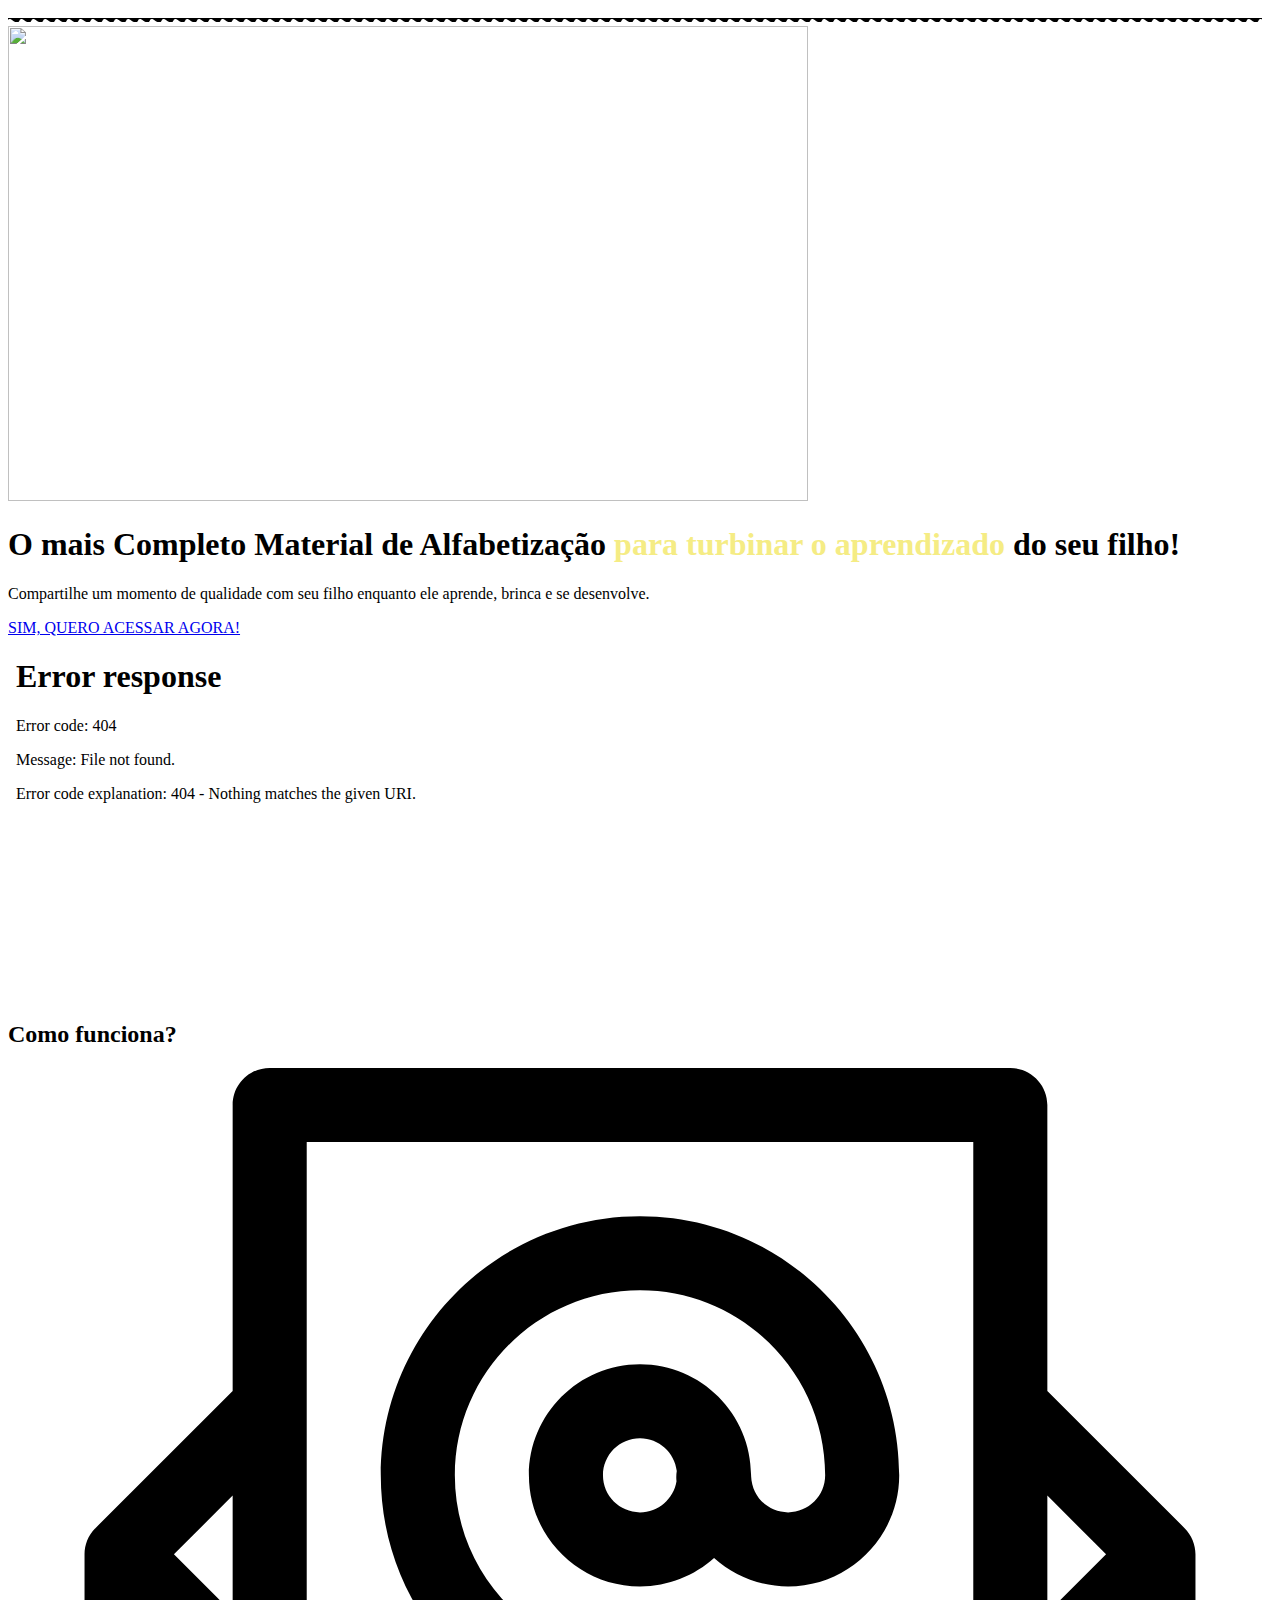
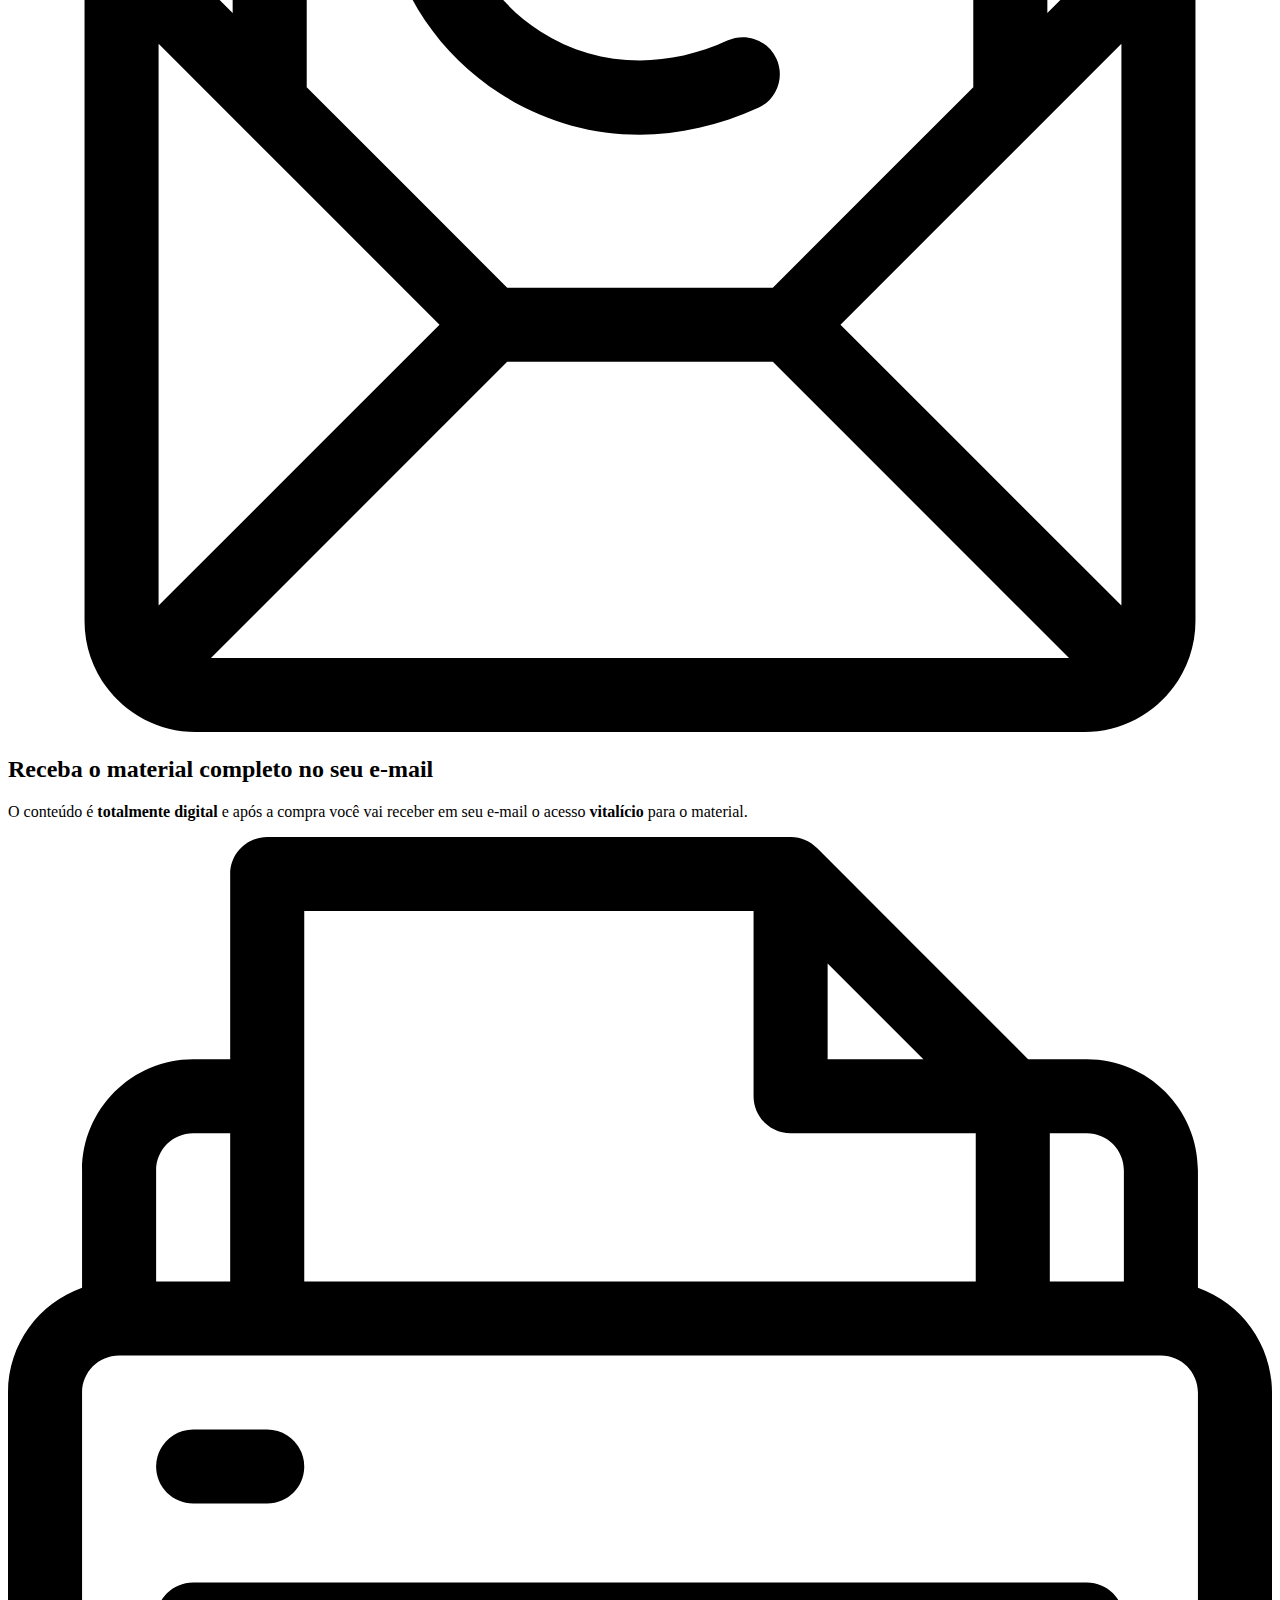
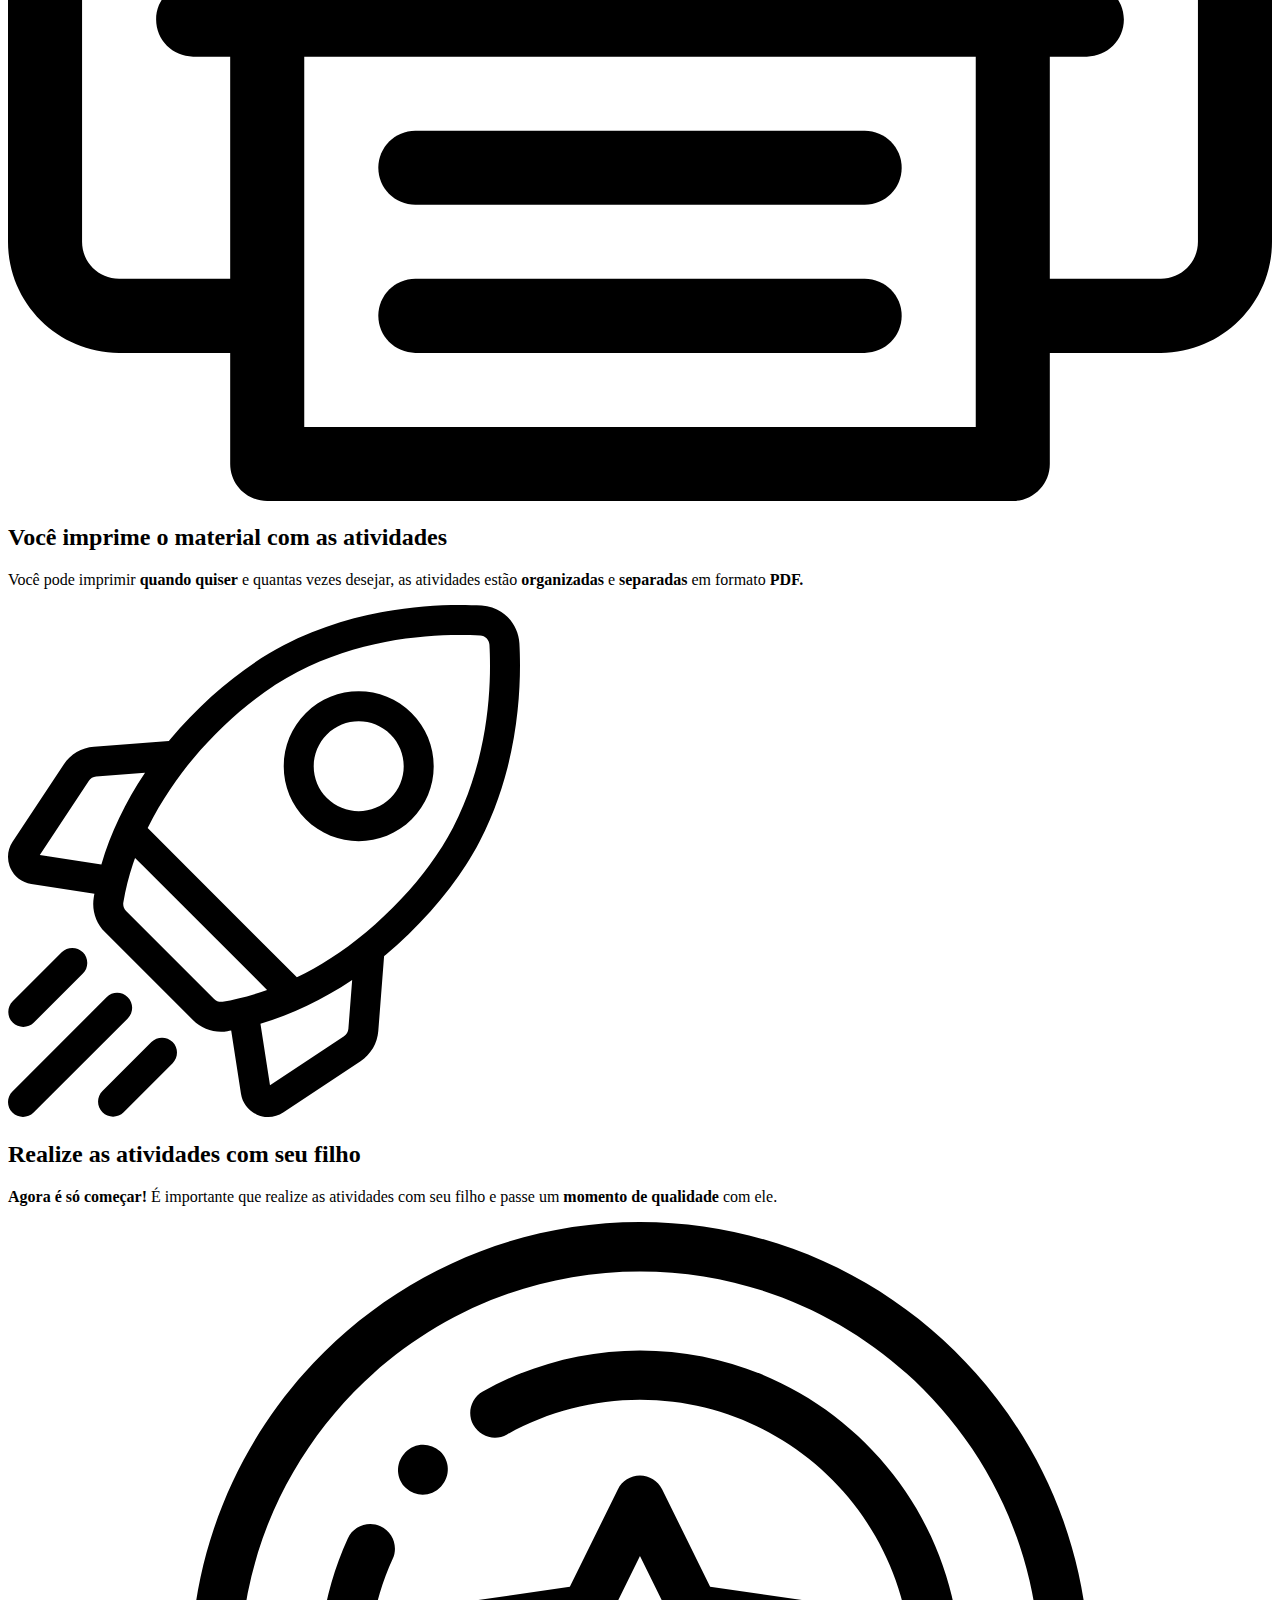
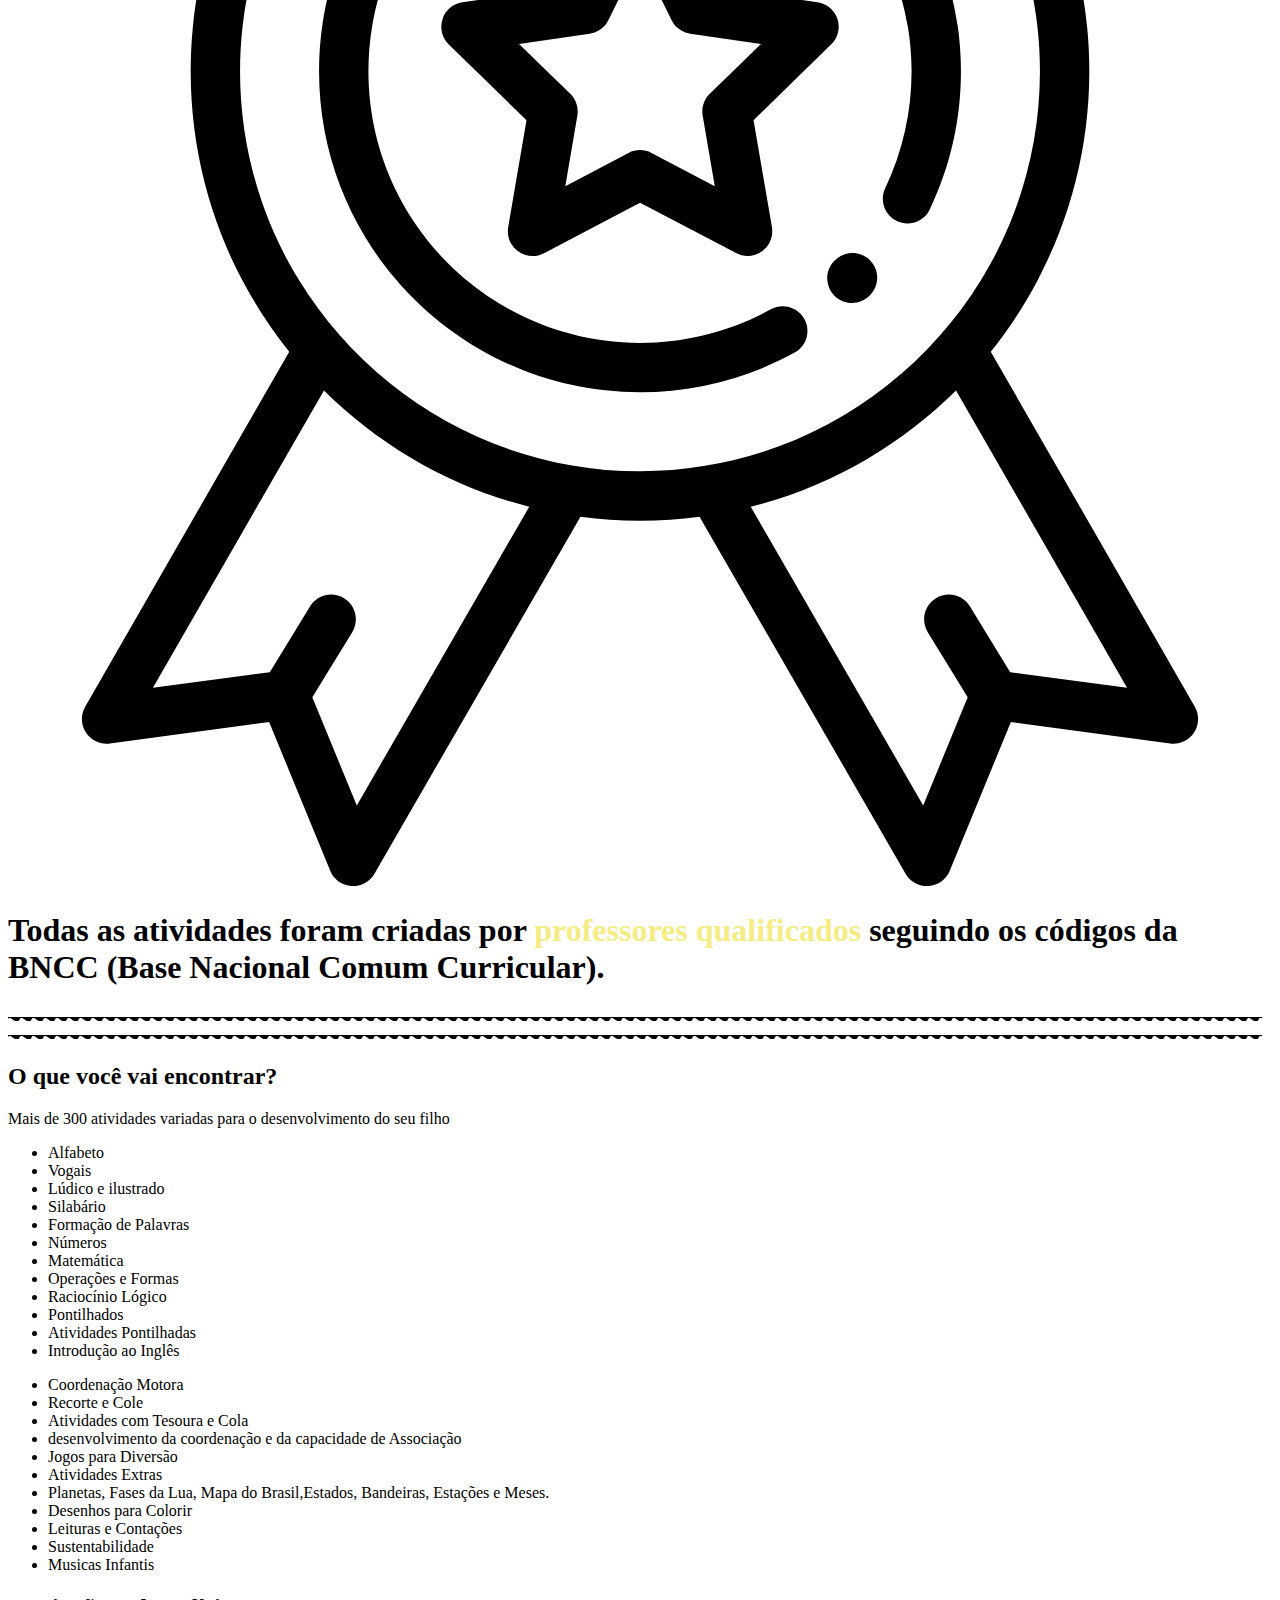
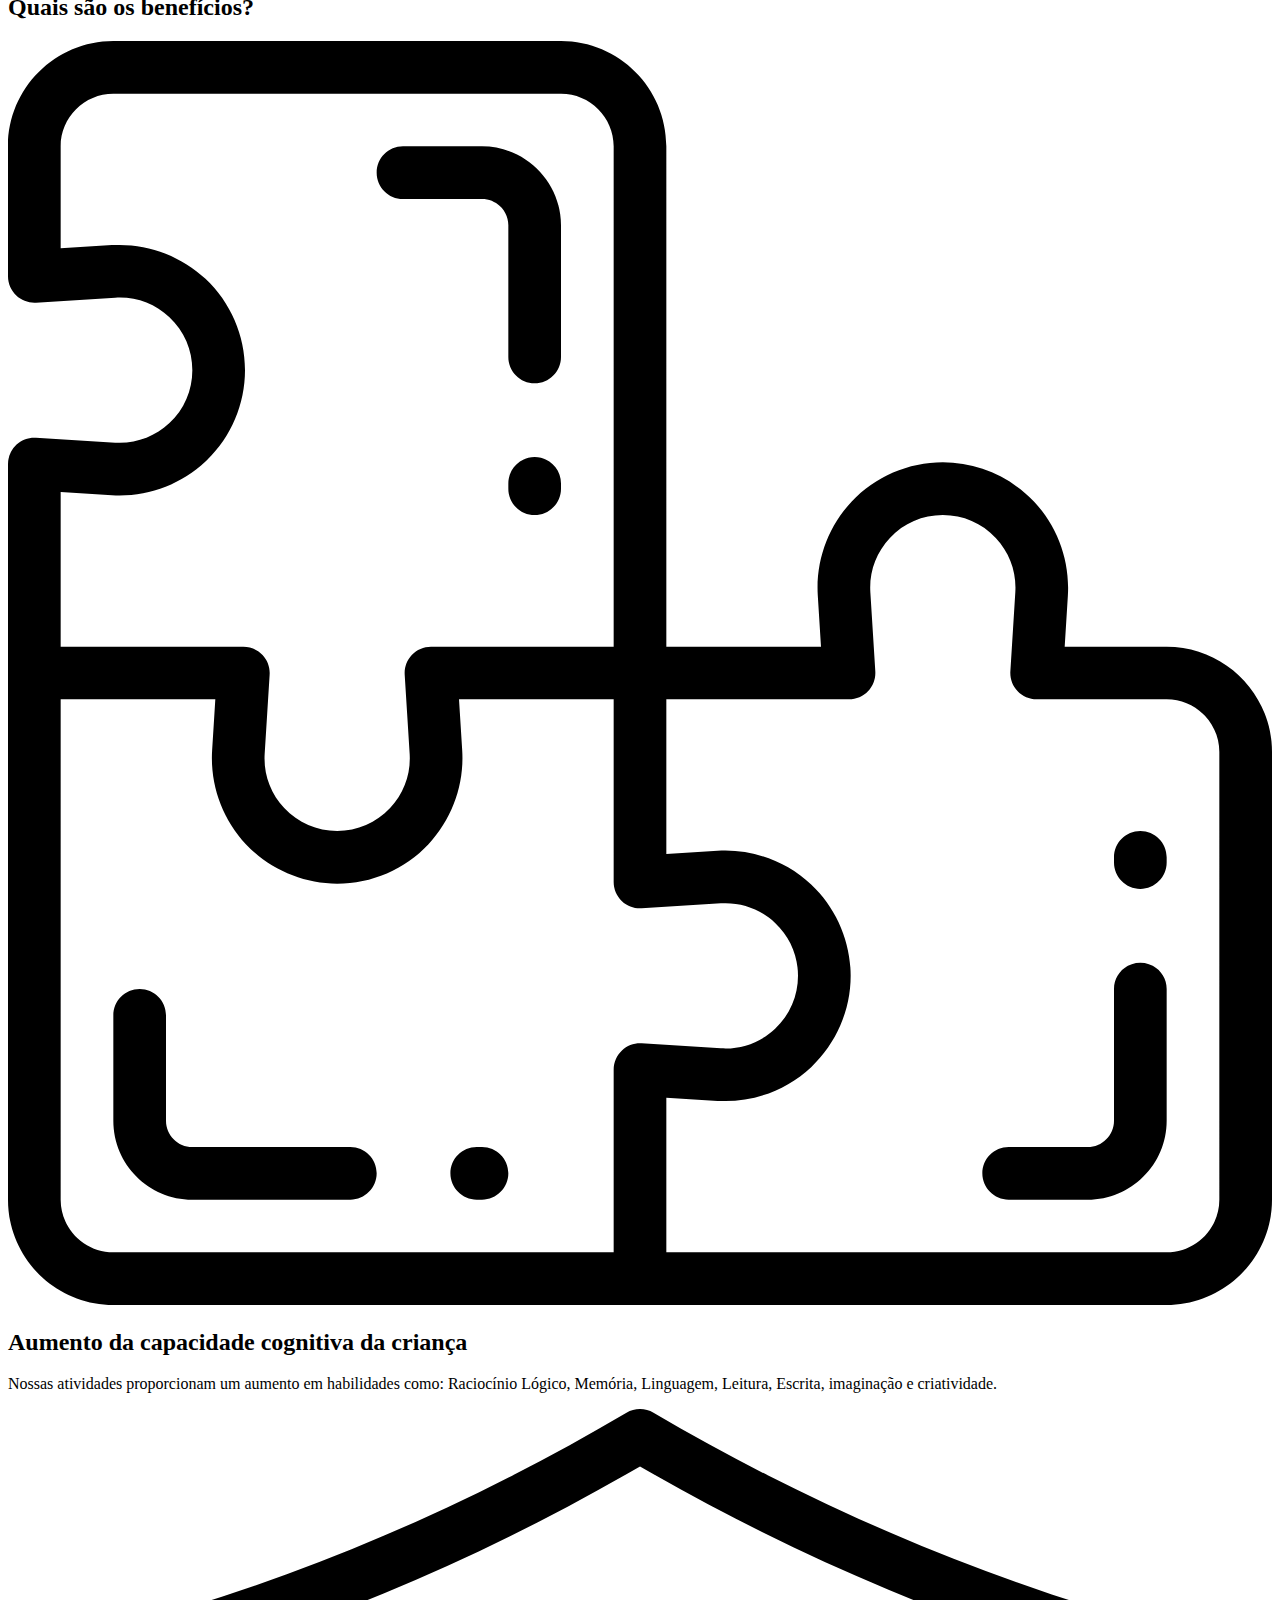
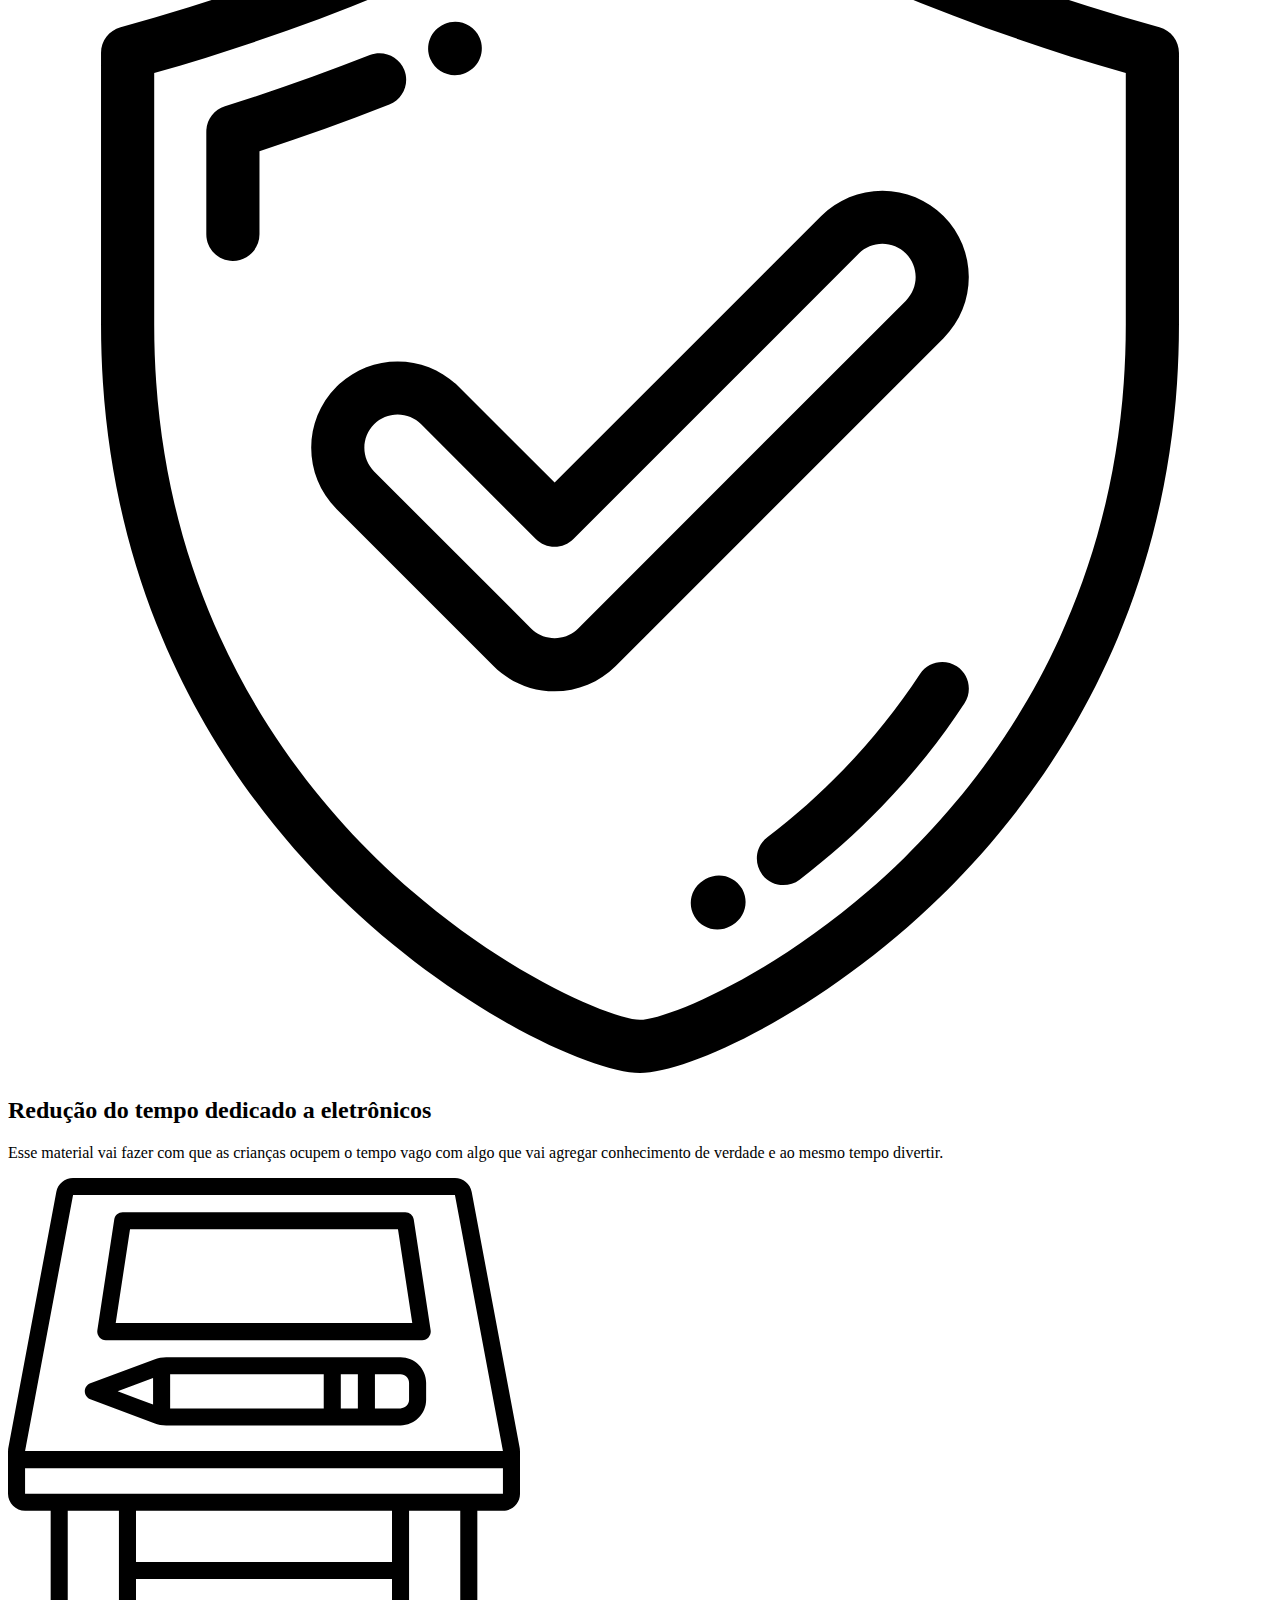
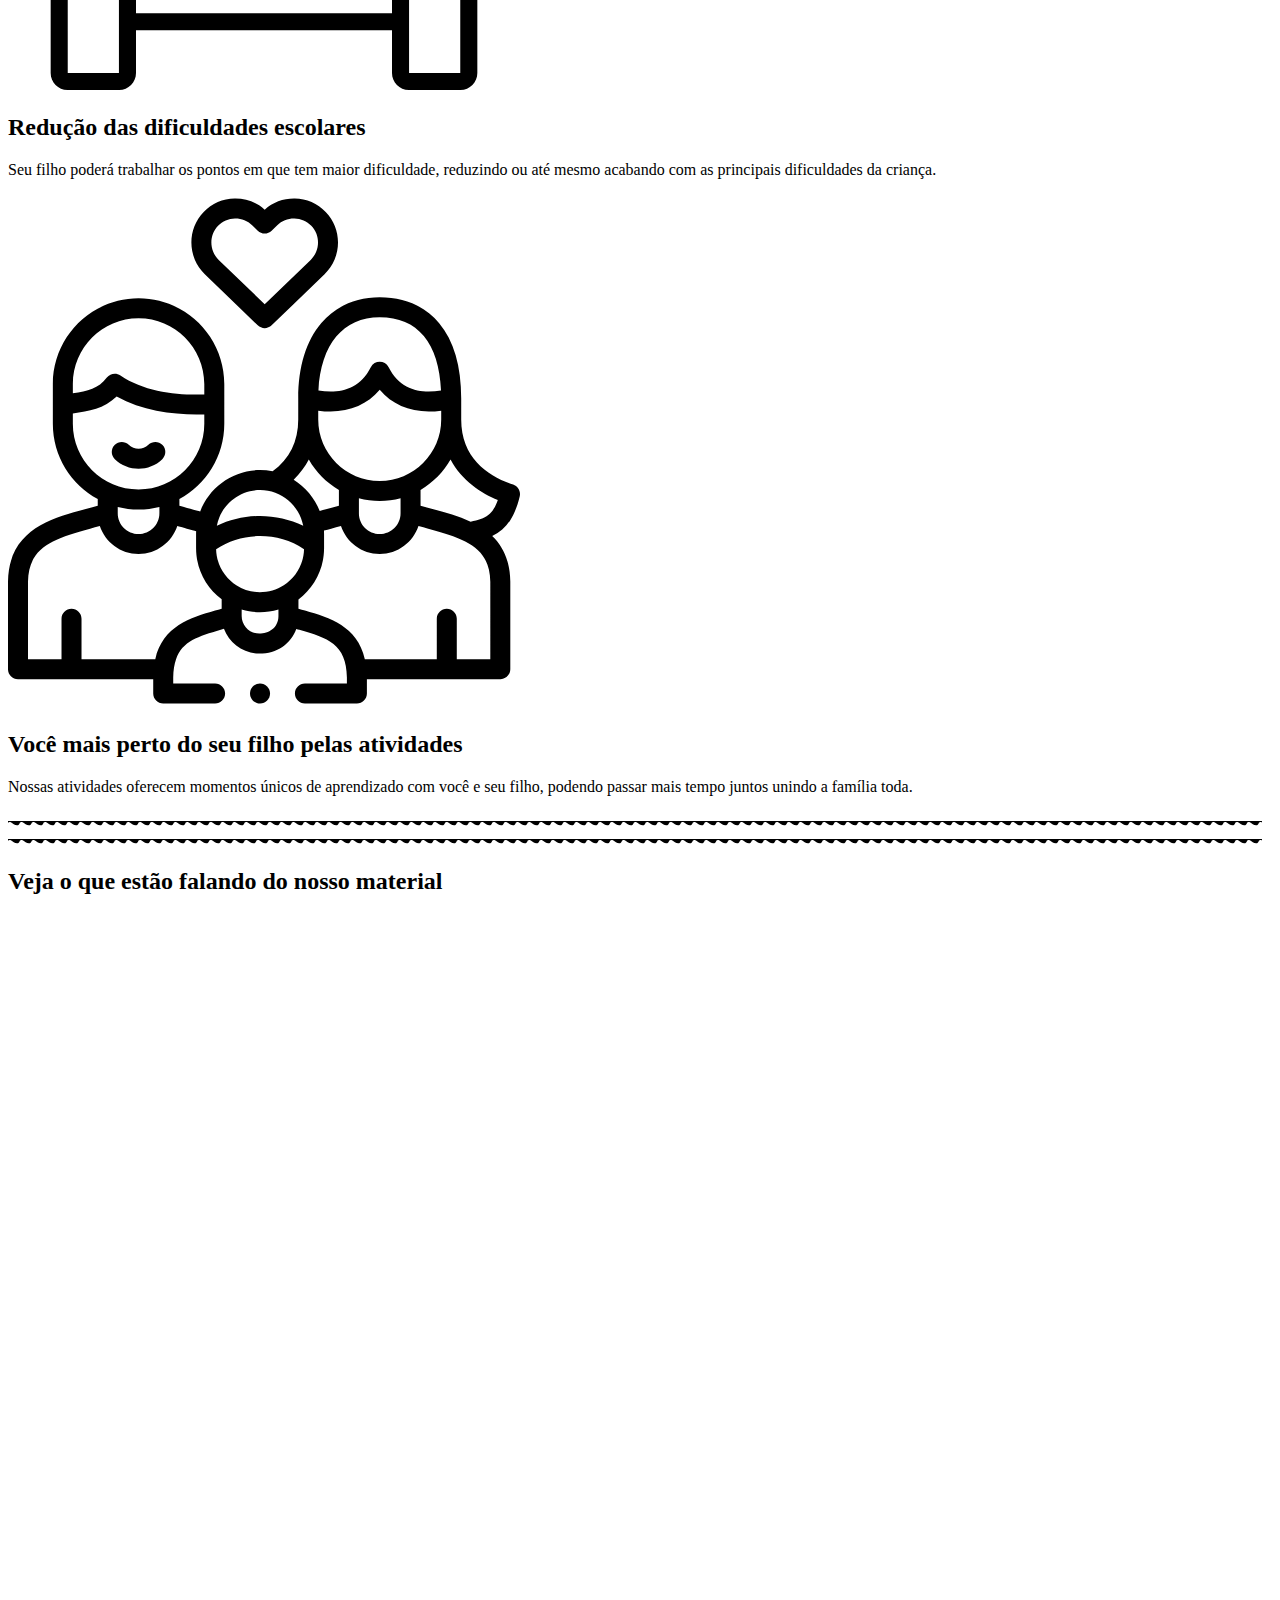
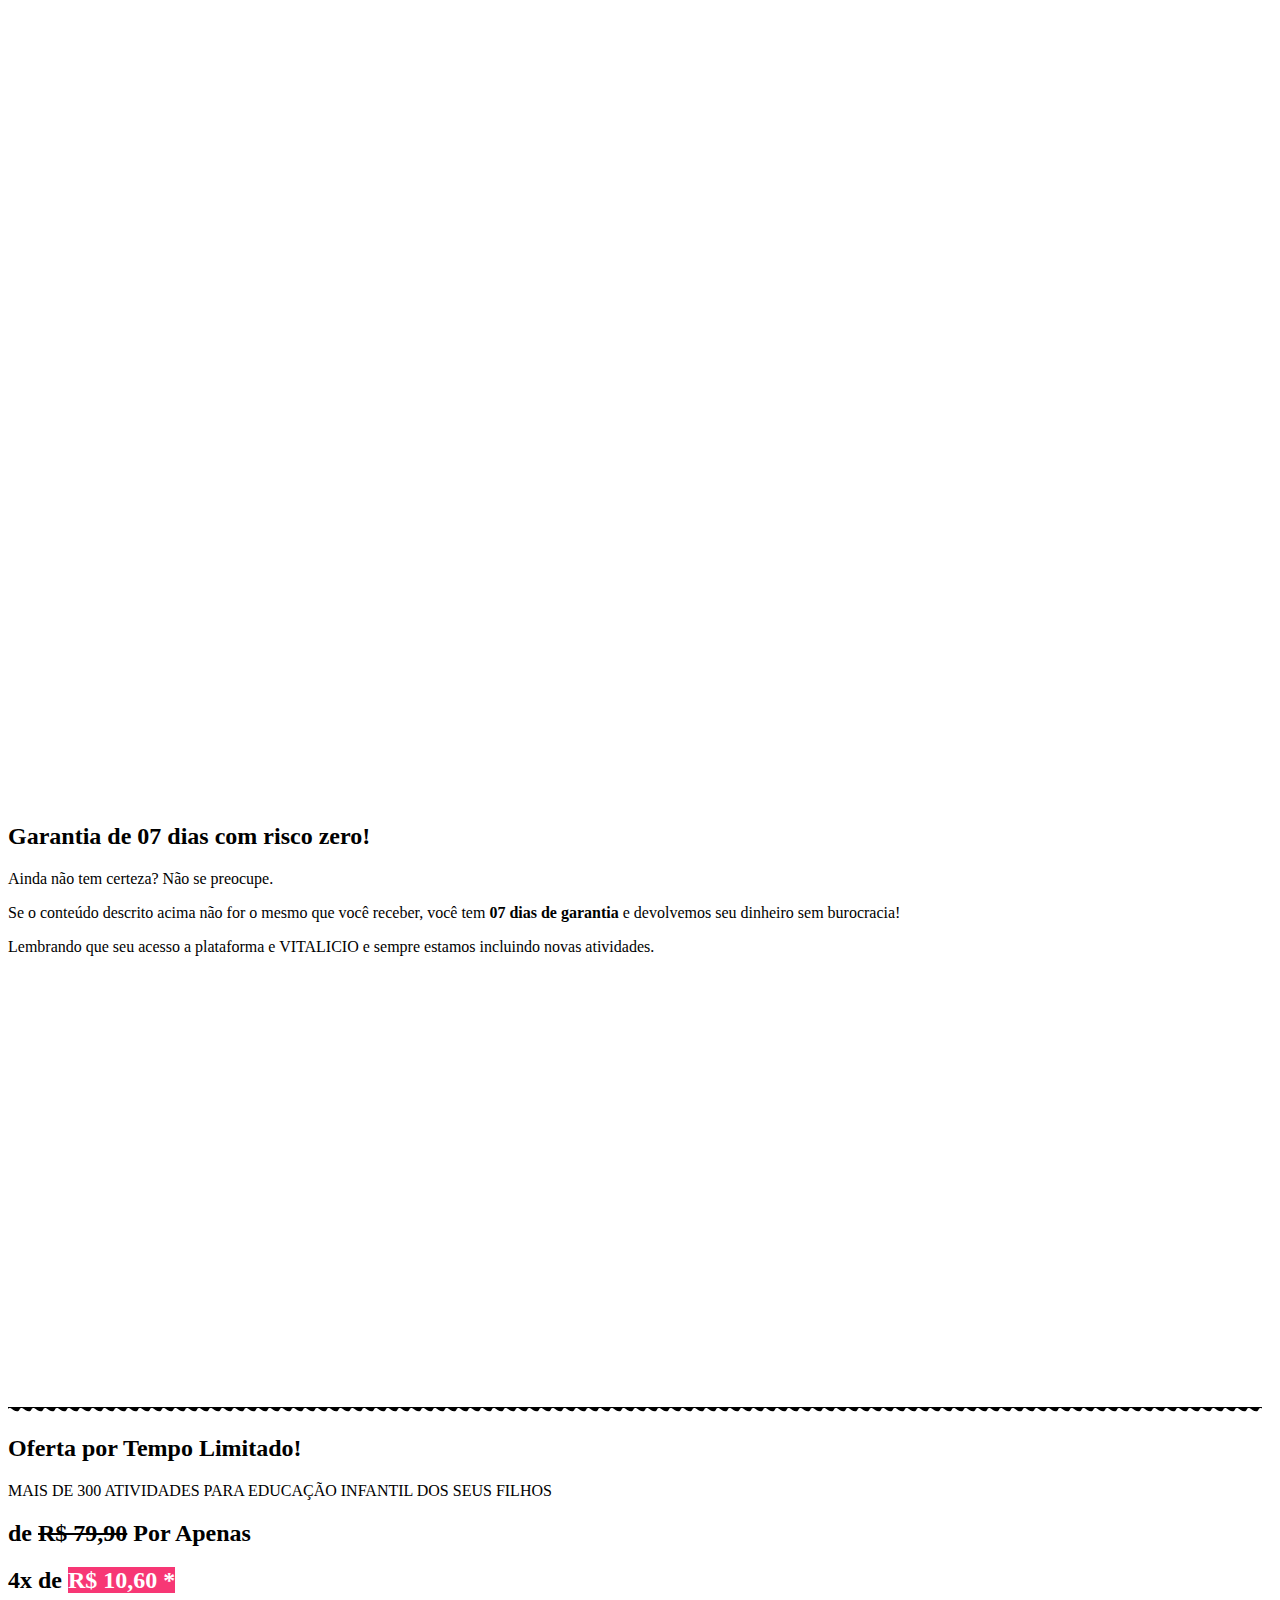
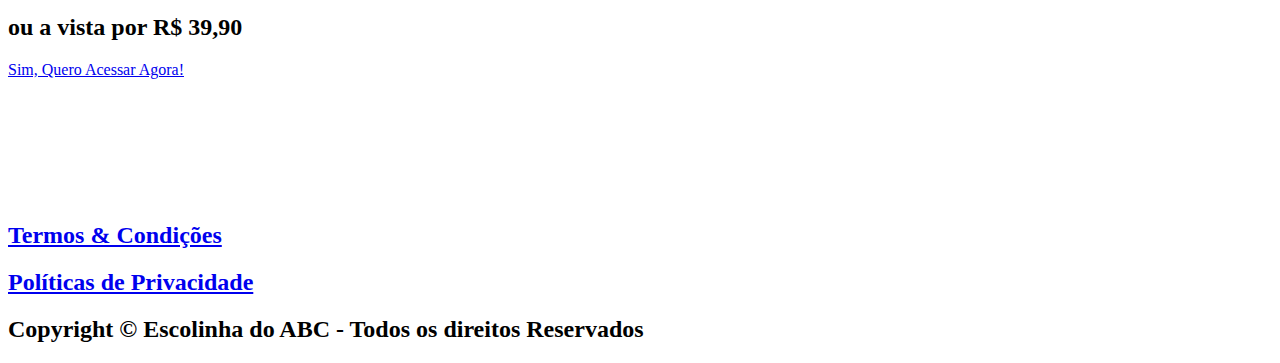
==== index.html @ be07aafe "Rename Escolinha do ABC – O melhor material para turbinar o aprendizado do seu filho.html to index.h" ====
<!DOCTYPE html>
<html lang="pt-BR">
  <head>
    <meta http-equiv="Content-Type" content="text/html; charset=UTF-8" />
    <title>Escolinha do ABC – O melhor material para turbinar o aprendizado do seu filho</title>
    <meta name="robots" content="max-image-preview:large" />
    <!-- / Meta Tag Manager -->
    <link rel="dns-prefetch" href="https://s.w.org/" />
    <script type="text/javascript">
      window._wpemojiSettings = {
        baseUrl: "https:\/\/s.w.org\/images\/core\/emoji\/13.0.1\/72x72\/",
        ext: ".png",
        svgUrl: "https:\/\/s.w.org\/images\/core\/emoji\/13.0.1\/svg\/",
        svgExt: ".svg",
        source: {
          concatemoji:
            "https:\/\/escoladoabc.com\/wp-includes\/js\/wp-emoji-release.min.js?ver=5.7.2",
        },
      };
      !(function (e, a, t) {
        var n,
          r,
          o,
          i = a.createElement("canvas"),
          p = i.getContext && i.getContext("2d");
        function s(e, t) {
          var a = String.fromCharCode;
          p.clearRect(0, 0, i.width, i.height),
            p.fillText(a.apply(this, e), 0, 0);
          e = i.toDataURL();
          return (
            p.clearRect(0, 0, i.width, i.height),
            p.fillText(a.apply(this, t), 0, 0),
            e === i.toDataURL()
          );
        }
        function c(e) {
          var t = a.createElement("script");
          (t.src = e),
            (t.defer = t.type = "text/javascript"),
            a.getElementsByTagName("head")[0].appendChild(t);
        }
        for (
          o = Array("flag", "emoji"),
            t.supports = { everything: !0, everythingExceptFlag: !0 },
            r = 0;
          r < o.length;
          r++
        )
          (t.supports[o[r]] = (function (e) {
            if (!p || !p.fillText) return !1;
            switch (
              ((p.textBaseline = "top"), (p.font = "600 32px Arial"), e)
            ) {
              case "flag":
                return s(
                  [127987, 65039, 8205, 9895, 65039],
                  [127987, 65039, 8203, 9895, 65039]
                )
                  ? !1
                  : !s(
                      [55356, 56826, 55356, 56819],
                      [55356, 56826, 8203, 55356, 56819]
                    ) &&
                      !s(
                        [
                          55356, 57332, 56128, 56423, 56128, 56418, 56128,
                          56421, 56128, 56430, 56128, 56423, 56128, 56447,
                        ],
                        [
                          55356, 57332, 8203, 56128, 56423, 8203, 56128, 56418,
                          8203, 56128, 56421, 8203, 56128, 56430, 8203, 56128,
                          56423, 8203, 56128, 56447,
                        ]
                      );
              case "emoji":
                return !s(
                  [55357, 56424, 8205, 55356, 57212],
                  [55357, 56424, 8203, 55356, 57212]
                );
            }
            return !1;
          })(o[r])),
            (t.supports.everything = t.supports.everything && t.supports[o[r]]),
            "flag" !== o[r] &&
              (t.supports.everythingExceptFlag =
                t.supports.everythingExceptFlag && t.supports[o[r]]);
        (t.supports.everythingExceptFlag =
          t.supports.everythingExceptFlag && !t.supports.flag),
          (t.DOMReady = !1),
          (t.readyCallback = function () {
            t.DOMReady = !0;
          }),
          t.supports.everything ||
            ((n = function () {
              t.readyCallback();
            }),
            a.addEventListener
              ? (a.addEventListener("DOMContentLoaded", n, !1),
                e.addEventListener("load", n, !1))
              : (e.attachEvent("onload", n),
                a.attachEvent("onreadystatechange", function () {
                  "complete" === a.readyState && t.readyCallback();
                })),
            (n = t.source || {}).concatemoji
              ? c(n.concatemoji)
              : n.wpemoji && n.twemoji && (c(n.twemoji), c(n.wpemoji)));
      })(window, document, window._wpemojiSettings);
    </script>
    <style type="text/css">
      img.wp-smiley,
      img.emoji {
        display: inline !important;
        border: none !important;
        box-shadow: none !important;
        height: 1em !important;
        width: 1em !important;
        margin: 0 0.07em !important;
        vertical-align: -0.1em !important;
        background: none !important;
        padding: 0 !important;
      }
    </style>
    <link
      rel="stylesheet"
      id="wp-block-library-css"
      href="./Escolinha do ABC – O melhor material para turbinar o aprendizado do seu filho_files/style.min.css"
      type="text/css"
      media="all"
    />
    <link
      rel="stylesheet"
      id="hello-elementor-css"
      href="./Escolinha do ABC – O melhor material para turbinar o aprendizado do seu filho_files/style.min(1).css"
      type="text/css"
      media="all"
    />
    <link
      rel="stylesheet"
      id="hello-elementor-theme-style-css"
      href="./Escolinha do ABC – O melhor material para turbinar o aprendizado do seu filho_files/theme.min.css"
      type="text/css"
      media="all"
    />
    <link
      rel="stylesheet"
      id="elementor-icons-css"
      href="./Escolinha do ABC – O melhor material para turbinar o aprendizado do seu filho_files/elementor-icons.min.css"
      type="text/css"
      media="all"
    />
    <link
      rel="stylesheet"
      id="elementor-animations-css"
      href="./Escolinha do ABC – O melhor material para turbinar o aprendizado do seu filho_files/animations.min.css"
      type="text/css"
      media="all"
    />
    <link
      rel="stylesheet"
      id="elementor-frontend-css"
      href="./Escolinha do ABC – O melhor material para turbinar o aprendizado do seu filho_files/frontend.min.css"
      type="text/css"
      media="all"
    />
    <style id="elementor-frontend-inline-css" type="text/css">
      @font-face {
        font-family: eicons;
        src: url(https://escoladoabc.com/wp-content/plugins/elementor/assets/lib/eicons/fonts/eicons.eot?5.10.0);
        src: url(https://escoladoabc.com/wp-content/plugins/elementor/assets/lib/eicons/fonts/eicons.eot?5.10.0#iefix)
            format("embedded-opentype"),
          url(https://escoladoabc.com/wp-content/plugins/elementor/assets/lib/eicons/fonts/eicons.woff2?5.10.0)
            format("woff2"),
          url(https://escoladoabc.com/wp-content/plugins/elementor/assets/lib/eicons/fonts/eicons.woff?5.10.0)
            format("woff"),
          url(https://escoladoabc.com/wp-content/plugins/elementor/assets/lib/eicons/fonts/eicons.ttf?5.10.0)
            format("truetype"),
          url(https://escoladoabc.com/wp-content/plugins/elementor/assets/lib/eicons/fonts/eicons.svg?5.10.0#eicon)
            format("svg");
        font-weight: 400;
        font-style: normal;
      }
    </style>
    <link
      rel="stylesheet"
      id="elementor-post-10-css"
      href="./Escolinha do ABC – O melhor material para turbinar o aprendizado do seu filho_files/post-10.css"
      type="text/css"
      media="all"
    />
    <link
      rel="stylesheet"
      id="elementor-global-css"
      href="./Escolinha do ABC – O melhor material para turbinar o aprendizado do seu filho_files/global.css"
      type="text/css"
      media="all"
    />
    <link
      rel="stylesheet"
      id="elementor-post-8-css"
      href="./Escolinha do ABC – O melhor material para turbinar o aprendizado do seu filho_files/post-8.css"
      type="text/css"
      media="all"
    />
    <link
      rel="stylesheet"
      id="google-fonts-1-css"
      href="./Escolinha do ABC – O melhor material para turbinar o aprendizado do seu filho_files/css"
      type="text/css"
      media="all"
    />
    <link
      rel="stylesheet"
      id="elementor-icons-shared-0-css"
      href="./Escolinha do ABC – O melhor material para turbinar o aprendizado do seu filho_files/fontawesome.min.css"
      type="text/css"
      media="all"
    />
    <link
      rel="stylesheet"
      id="elementor-icons-fa-solid-css"
      href="./Escolinha do ABC – O melhor material para turbinar o aprendizado do seu filho_files/solid.min.css"
      type="text/css"
      media="all"
    />
    <link rel="https://api.w.org/" href="https://escoladoabc.com/wp-json/" />
    <link
      rel="alternate"
      type="application/json"
      href="https://escoladoabc.com/wp-json/wp/v2/pages/8"
    />
    <link
      rel="EditURI"
      type="application/rsd+xml"
      title="RSD"
      href="https://escoladoabc.com/xmlrpc.php?rsd"
    />
    <link
      rel="wlwmanifest"
      type="application/wlwmanifest+xml"
      href="https://escoladoabc.com/wp-includes/wlwmanifest.xml"
    />
    <meta name="generator" content="WordPress 5.7.2" />
    <link rel="canonical" href="https://escoladoabc.com/" />
    <link rel="shortlink" href="https://escoladoabc.com/" />
    <link
      rel="alternate"
      type="application/json+oembed"
      href="https://escoladoabc.com/wp-json/oembed/1.0/embed?url=https%3A%2F%2Fescoladoabc.com%2F"
    />
    <link
      rel="alternate"
      type="text/xml+oembed"
      href="https://escoladoabc.com/wp-json/oembed/1.0/embed?url=https%3A%2F%2Fescoladoabc.com%2F&amp;format=xml"
    />
    <link
      rel="icon"
      href="https://escoladoabc.com/wp-content/uploads/2021/06/cropped-Logo-1-32x32.png"
      sizes="32x32"
    />
    <link
      rel="icon"
      href="https://escoladoabc.com/wp-content/uploads/2021/06/cropped-Logo-1-192x192.png"
      sizes="192x192"
    />
    <link
      rel="apple-touch-icon"
      href="https://escoladoabc.com/wp-content/uploads/2021/06/cropped-Logo-1-180x180.png"
    />
    <meta
      name="msapplication-TileImage"
      content="https://escoladoabc.com/wp-content/uploads/2021/06/cropped-Logo-1-270x270.png"
    />
    <meta
      name="viewport"
      content="width=device-width, initial-scale=1.0, viewport-fit=cover"
    />
  </head>
  <body
    class="
      home
      page-template
      page-template-elementor_canvas
      page page-id-8
      elementor-default
      elementor-template-canvas
      elementor-kit-10
      elementor-page
      elementor-page-8
      e--ua-blink e--ua-chrome e--ua-webkit
    "
    data-elementor-device-mode="desktop"
  >
    <div
      data-elementor-type="wp-page"
      data-elementor-id="8"
      class="elementor elementor-8"
      data-elementor-settings="[]"
    >
      <div class="elementor-section-wrap">
        <section
          class="
            elementor-section
            elementor-top-section
            elementor-element
            elementor-element-2a340519
            elementor-section-boxed
            elementor-section-height-default
            elementor-section-height-default
          "
          data-id="2a340519"
          data-element_type="section"
          data-settings='{"background_background":"classic","shape_divider_bottom":"waves-pattern"}'
        >
          <div class="elementor-background-overlay"></div>
          <div
            class="elementor-shape elementor-shape-bottom"
            data-negative="false"
          >
            <svg
              xmlns="http://www.w3.org/2000/svg"
              viewBox="0 0 1047.1 3.7"
              preserveAspectRatio="xMidYMin slice"
            >
              <path
                class="elementor-shape-fill"
                d="M1047.1,0C557,0,8.9,0,0,0v1.6c0,0,0.6-1.5,2.7-0.3C3.9,2,6.1,4.1,8.3,3.5c0.9-0.2,1.5-1.9,1.5-1.9	s0.6-1.5,2.7-0.3C13.8,2,16,4.1,18.2,3.5c0.9-0.2,1.5-1.9,1.5-1.9s0.6-1.5,2.7-0.3C23.6,2,25.9,4.1,28,3.5c0.9-0.2,1.5-1.9,1.5-1.9	c0,0,0.6-1.5,2.7-0.3c1.2,0.7,3.5,2.8,5.6,2.2c0.9-0.2,1.5-1.9,1.5-1.9c0,0,0.6-1.5,2.7-0.3c1.2,0.7,3.5,2.8,5.6,2.2	c0.9-0.2,1.5-1.9,1.5-1.9s0.6-1.5,2.7-0.3c1.2,0.7,3.5,2.8,5.6,2.2c0.9-0.2,1.5-1.9,1.5-1.9s0.6-1.5,2.7-0.3C63,2,65.3,4.1,67.4,3.5	C68.3,3.3,69,1.6,69,1.6s0.6-1.5,2.7-0.3c1.2,0.7,3.5,2.8,5.6,2.2c0.9-0.2,1.5-1.9,1.5-1.9c0,0,0.6-1.5,2.7-0.3	C82.7,2,85,4.1,87.1,3.5c0.9-0.2,1.5-1.9,1.5-1.9s0.6-1.5,2.7-0.3C92.6,2,94.8,4.1,97,3.5c0.9-0.2,1.5-1.9,1.5-1.9s0.6-1.5,2.7-0.3	c1.2,0.7,3.5,2.8,5.6,2.2c0.9-0.2,1.5-1.9,1.5-1.9s0.6-1.5,2.7-0.3c1.2,0.7,3.5,2.8,5.6,2.2c0.9-0.2,1.5-1.9,1.5-1.9	c0,0,0.6-1.5,2.7-0.3c1.2,0.7,3.5,2.8,5.6,2.2c0.9-0.2,1.5-1.9,1.5-1.9c0,0,0.6-1.5,2.7-0.3c1.2,0.7,3.5,2.8,5.6,2.2	c0.9-0.2,1.5-1.9,1.5-1.9s0.6-1.5,2.7-0.3c1.2,0.7,3.5,2.8,5.6,2.2c0.9-0.2,1.5-1.9,1.5-1.9s0.6-1.5,2.7-0.3	c1.2,0.7,3.5,2.8,5.6,2.2c0.9-0.2,1.5-1.9,1.5-1.9s0.6-1.5,2.7-0.3c1.2,0.7,3.5,2.8,5.6,2.2c0.9-0.2,1.5-1.9,1.5-1.9	c0,0,0.6-1.5,2.7-0.3c1.2,0.7,3.5,2.8,5.6,2.2c0.9-0.2,1.5-1.9,1.5-1.9s0.6-1.5,2.7-0.3c1.2,0.7,3.5,2.8,5.6,2.2	c0.9-0.2,1.5-1.9,1.5-1.9s0.6-1.5,2.7-0.3c1.2,0.7,3.5,2.8,5.6,2.2c0.9-0.2,1.5-1.9,1.5-1.9s0.6-1.5,2.7-0.3	c1.2,0.7,3.5,2.8,5.6,2.2c0.9-0.2,1.5-1.9,1.5-1.9c0,0,0.6-1.5,2.7-0.3c1.2,0.7,3.5,2.8,5.6,2.2c0.9-0.2,1.5-1.9,1.5-1.9	c0,0,0.6-1.5,2.7-0.3c1.2,0.7,3.5,2.8,5.6,2.2c0.9-0.2,1.5-1.9,1.5-1.9s0.6-1.5,2.7-0.3c1.2,0.7,3.5,2.8,5.6,2.2	c0.9-0.2,1.5-1.9,1.5-1.9s0.6-1.5,2.7-0.3c1.2,0.7,3.5,2.8,5.6,2.2c0.9-0.2,1.5-1.9,1.5-1.9s0.6-1.5,2.7-0.3	c1.2,0.7,3.5,2.8,5.6,2.2c0.9-0.2,1.5-1.9,1.5-1.9c0,0,0.6-1.5,2.7-0.3c1.2,0.7,3.5,2.8,5.6,2.2c0.9-0.2,1.5-1.9,1.5-1.9	s0.6-1.5,2.7-0.3c1.2,0.7,3.5,2.8,5.6,2.2c0.9-0.2,1.5-1.9,1.5-1.9s0.6-1.5,2.7-0.3c1.2,0.7,3.5,2.8,5.6,2.2	c0.9-0.2,1.5-1.9,1.5-1.9s0.6-1.5,2.7-0.3c1.2,0.7,3.5,2.8,5.6,2.2c0.9-0.2,1.5-1.9,1.5-1.9c0,0,0.6-1.5,2.7-0.3	c1.2,0.7,3.5,2.8,5.6,2.2c0.9-0.2,1.5-1.9,1.5-1.9c0,0,0.6-1.5,2.7-0.3c1.2,0.7,3.5,2.8,5.6,2.2c0.9-0.2,1.5-1.9,1.5-1.9	s0.6-1.5,2.7-0.3c1.2,0.7,3.5,2.8,5.6,2.2c0.9-0.2,1.5-1.9,1.5-1.9s0.6-1.5,2.7-0.3c1.2,0.7,3.5,2.8,5.6,2.2	c0.9-0.2,1.5-1.9,1.5-1.9s0.6-1.5,2.7-0.3c1.2,0.7,3.5,2.8,5.6,2.2c0.9-0.2,1.5-1.9,1.5-1.9c0,0,0.6-1.5,2.7-0.3	c1.2,0.7,3.5,2.8,5.6,2.2c0.9-0.2,1.5-1.9,1.5-1.9s0.6-1.5,2.7-0.3c1.2,0.7,3.5,2.8,5.6,2.2c0.9-0.2,1.5-1.9,1.5-1.9	s0.6-1.5,2.7-0.3c1.2,0.7,3.5,2.8,5.6,2.2c0.9-0.2,1.5-1.9,1.5-1.9s0.6-1.5,2.7-0.3c1.2,0.7,3.5,2.8,5.6,2.2	c0.9-0.2,1.5-1.9,1.5-1.9c0,0,0.6-1.5,2.7-0.3c1.2,0.7,3.5,2.8,5.6,2.2c0.9-0.2,1.5-1.9,1.5-1.9c0,0,0.6-1.5,2.7-0.3	c1.2,0.7,3.5,2.8,5.6,2.2c0.9-0.2,1.5-1.9,1.5-1.9s0.6-1.5,2.7-0.3c1.2,0.7,3.5,2.8,5.6,2.2c0.9-0.2,1.5-1.9,1.5-1.9	s0.6-1.5,2.7-0.3c1.2,0.7,3.5,2.8,5.6,2.2c0.9-0.2,1.5-1.9,1.5-1.9s0.6-1.5,2.7-0.3c1.2,0.7,3.5,2.8,5.6,2.2	c0.9-0.2,1.5-1.9,1.5-1.9c0,0,0.6-1.5,2.7-0.3c1.2,0.7,3.5,2.8,5.6,2.2c0.9-0.2,1.5-1.9,1.5-1.9s0.6-1.5,2.7-0.3	c1.2,0.7,3.5,2.8,5.6,2.2c0.9-0.2,1.5-1.9,1.5-1.9s0.6-1.5,2.7-0.3c1.2,0.7,3.5,2.8,5.6,2.2c0.9-0.2,1.5-1.9,1.5-1.9	s0.6-1.5,2.7-0.3c1.2,0.7,3.5,2.8,5.6,2.2c0.9-0.2,1.5-1.9,1.5-1.9c0,0,0.6-1.5,2.7-0.3c1.2,0.7,3.5,2.8,5.6,2.2	c0.9-0.2,1.5-1.9,1.5-1.9c0,0,0.6-1.5,2.7-0.3c1.2,0.7,3.5,2.8,5.6,2.2c0.9-0.2,1.5-1.9,1.5-1.9s0.6-1.5,2.7-0.3	c1.2,0.7,3.5,2.8,5.6,2.2c0.9-0.2,1.5-1.9,1.5-1.9s0.6-1.5,2.7-0.3c1.2,0.7,3.5,2.8,5.6,2.2c0.9-0.2,1.5-1.9,1.5-1.9	s0.6-1.5,2.7-0.3c1.2,0.7,3.5,2.8,5.6,2.2c0.9-0.2,1.5-1.9,1.5-1.9c0,0,0.6-1.5,2.7-0.3c1.2,0.7,3.5,2.8,5.6,2.2	c0.9-0.2,1.5-1.9,1.5-1.9s0.6-1.5,2.7-0.3c1.2,0.7,3.5,2.8,5.6,2.2c0.9-0.2,1.5-1.9,1.5-1.9s0.6-1.5,2.7-0.3	c1.2,0.7,3.5,2.8,5.6,2.2c0.9-0.2,1.5-1.9,1.5-1.9s0.6-1.5,2.7-0.3c1.2,0.7,3.5,2.8,5.6,2.2c0.9-0.2,1.5-1.9,1.5-1.9	c0,0,0.6-1.5,2.7-0.3c1.2,0.7,3.5,2.8,5.6,2.2c0.9-0.2,1.5-1.9,1.5-1.9c0,0,0.6-1.5,2.7-0.3c1.2,0.7,3.5,2.8,5.6,2.2	c0.9-0.2,1.5-1.9,1.5-1.9s0.6-1.5,2.7-0.3c1.2,0.7,3.5,2.8,5.6,2.2c0.9-0.2,1.5-1.9,1.5-1.9s0.6-1.5,2.7-0.3	c1.2,0.7,3.5,2.8,5.6,2.2c0.9-0.2,1.5-1.9,1.5-1.9s0.6-1.5,2.7-0.3c1.2,0.7,3.5,2.8,5.6,2.2c0.9-0.2,1.5-1.9,1.5-1.9	c0,0,0.6-1.5,2.7-0.3c1.2,0.7,3.5,2.8,5.6,2.2c0.9-0.2,1.5-1.9,1.5-1.9s0.6-1.5,2.7-0.3c1.2,0.7,3.5,2.8,5.6,2.2	c0.9-0.2,1.5-1.9,1.5-1.9s0.6-1.5,2.7-0.3c1.2,0.7,3.5,2.8,5.6,2.2c0.9-0.2,1.5-1.9,1.5-1.9s0.6-1.5,2.7-0.3	c1.2,0.7,3.5,2.8,5.6,2.2c0.9-0.2,1.5-1.9,1.5-1.9c0,0,0.6-1.5,2.7-0.3c1.2,0.7,3.5,2.8,5.6,2.2c0.9-0.2,1.5-1.9,1.5-1.9	c0,0,0.6-1.5,2.7-0.3c1.2,0.7,3.5,2.8,5.6,2.2c0.9-0.2,1.5-1.9,1.5-1.9s0.6-1.5,2.7-0.3c1.2,0.7,3.5,2.8,5.6,2.2	c0.9-0.2,1.5-1.9,1.5-1.9s0.6-1.5,2.7-0.3c1.2,0.7,3.5,2.8,5.6,2.2c0.9-0.2,1.5-1.9,1.5-1.9s0.6-1.5,2.7-0.3	c1.2,0.7,3.5,2.8,5.6,2.2c0.9-0.2,1.5-1.9,1.5-1.9c0,0,0.6-1.5,2.7-0.3c1.2,0.7,3.5,2.8,5.6,2.2c0.9-0.2,1.5-1.9,1.5-1.9	s0.6-1.5,2.7-0.3c1.2,0.7,3.5,2.8,5.6,2.2c0.9-0.2,1.5-1.9,1.5-1.9s0.6-1.5,2.7-0.3c1.2,0.7,3.5,2.8,5.6,2.2	c0.9-0.2,1.5-1.9,1.5-1.9s0.6-1.5,2.7-0.3c1.2,0.7,3.5,2.8,5.6,2.2c0.9-0.2,1.5-1.9,1.5-1.9c0,0,0.6-1.5,2.7-0.3	c1.2,0.7,3.5,2.8,5.6,2.2c0.9-0.2,1.5-1.9,1.5-1.9c0,0,0.6-1.5,2.7-0.3c1.2,0.7,3.5,2.8,5.6,2.2c0.9-0.2,1.5-1.9,1.5-1.9	s0.6-1.5,2.7-0.3c1.2,0.7,3.5,2.8,5.6,2.2c0.9-0.2,1.5-1.9,1.5-1.9s0.6-1.5,2.7-0.3c1.2,0.7,3.5,2.8,5.6,2.2	c0.9-0.2,1.5-1.9,1.5-1.9s0.6-1.5,2.7-0.3c1.2,0.7,3.5,2.8,5.6,2.2c0.9-0.2,1.5-1.9,1.5-1.9c0,0,0.6-1.5,2.7-0.3	c1.2,0.7,3.5,2.8,5.6,2.2c0.9-0.2,1.5-1.9,1.5-1.9s0.6-1.5,2.7-0.3c1.2,0.7,3.5,2.8,5.6,2.2c0.9-0.2,1.5-1.9,1.5-1.9	s0.6-1.5,2.7-0.3c1.2,0.7,3.5,2.8,5.6,2.2c0.9-0.2,1.5-1.9,1.5-1.9s0.6-1.5,2.7-0.3c1.2,0.7,3.5,2.8,5.6,2.2	c0.9-0.2,1.5-1.9,1.5-1.9c0,0,0.6-1.5,2.7-0.3c1.2,0.7,3.5,2.8,5.6,2.2c0.9-0.2,1.5-1.9,1.5-1.9c0,0,0.6-1.5,2.7-0.3	c1.2,0.7,3.5,2.8,5.6,2.2c0.9-0.2,1.5-1.9,1.5-1.9s0.6-1.5,2.7-0.3c1.2,0.7,3.5,2.8,5.6,2.2c0.9-0.2,1.5-1.9,1.5-1.9	s0.6-1.5,2.7-0.3c1.2,0.7,3.5,2.8,5.6,2.2c0.9-0.2,1.5-1.9,1.5-1.9s0.6-1.5,2.7-0.3c1.2,0.7,3.5,2.8,5.6,2.2	c0.9-0.2,1.5-1.9,1.5-1.9c0,0,0.6-1.5,2.7-0.3c1.2,0.7,3.5,2.8,5.6,2.2c0.9-0.2,1.5-1.9,1.5-1.9s0.6-1.5,2.7-0.3	c1.2,0.7,3.5,2.8,5.6,2.2c0.9-0.2,1.5-1.9,1.5-1.9s0.6-1.5,2.7-0.3c1.2,0.7,3.5,2.8,5.6,2.2c0.9-0.2,1.5-1.9,1.5-1.9	s0.6-1.5,2.7-0.3c1.2,0.7,3.5,2.8,5.6,2.2c0.9-0.2,1.5-1.9,1.5-1.9c0,0,0.6-1.5,2.7-0.3c1.2,0.7,3.5,2.8,5.6,2.2	c0.9-0.2,1.5-1.9,1.5-1.9c0,0,0.6-1.5,2.7-0.3c1.2,0.7,3.5,2.8,5.6,2.2c0.9-0.2,1.5-1.9,1.5-1.9s0.6-1.5,2.7-0.3	c1.2,0.7,3.5,2.8,5.6,2.2c0.9-0.2,1.5-1.9,1.5-1.9s0.6-1.5,2.7-0.3c1.2,0.7,3.5,2.8,5.6,2.2c0.9-0.2,1.5-1.9,1.5-1.9	s0.6-1.5,2.7-0.3c1.2,0.7,3.5,2.8,5.6,2.2c0.9-0.2,1.5-1.9,1.5-1.9c0,0,0.6-1.5,2.7-0.3c1.2,0.7,3.5,2.8,5.6,2.2	c0.9-0.2,1.5-1.9,1.5-1.9s0.6-1.5,2.7-0.3c1.2,0.7,3.5,2.8,5.6,2.2c0.9-0.2,1.5-1.9,1.5-1.9s0.6-1.5,2.7-0.3	c1.2,0.7,3.5,2.8,5.6,2.2c0.9-0.2,1.5-1.9,1.5-1.9s0.6-1.5,2.7-0.3c1.2,0.7,3.5,2.8,5.6,2.2c0.9-0.2,1.5-1.9,1.5-1.9	c0,0,0.6-1.5,2.7-0.3c1.2,0.7,3.5,2.8,5.6,2.2c0.9-0.2,1.5-1.9,1.5-1.9c0,0,0.6-1.5,2.7-0.3c1.2,0.7,3.5,2.8,5.6,2.2	c0.9-0.2,1.5-1.9,1.5-1.9s0.6-1.5,2.7-0.3c1.2,0.7,3.5,2.8,5.6,2.2c0.9-0.2,1.5-1.9,1.5-1.9s0.6-1.5,2.7-0.3	c1.2,0.7,3.5,2.8,5.6,2.2c0.9-0.2,1.5-1.9,1.5-1.9s0.6-1.5,2.6-0.4V0z M2.5,1.2C2.5,1.2,2.5,1.2,2.5,1.2C2.5,1.2,2.5,1.2,2.5,1.2z M2.7,1.4c0.1,0,0.1,0.1,0.1,0.1C2.8,1.4,2.8,1.4,2.7,1.4z"
              ></path>
            </svg>
          </div>
          <div class="elementor-container elementor-column-gap-default">
            <div
              class="
                elementor-column
                elementor-col-100
                elementor-top-column
                elementor-element
                elementor-element-7bfa91b5
              "
              data-id="7bfa91b5"
              data-element_type="column"
            >
              <div class="elementor-widget-wrap elementor-element-populated">
                <div
                  class="
                    elementor-element
                    elementor-element-24d2f399
                    elementor-widget
                    elementor-widget-image
                  "
                  data-id="24d2f399"
                  data-element_type="widget"
                  data-widget_type="image.default"
                >
                  <div class="elementor-widget-container">
                    <img
                      width="800"
                      height="475"
                      src="./Escolinha do ABC – O melhor material para turbinar o aprendizado do seu filho_files/Logo-1-1024x608.png"
                      class="attachment-large size-large"
                      alt=""
                      loading="lazy"
                      srcset="
                        https://escoladoabc.com/wp-content/uploads/2021/06/Logo-1-1024x608.png  1024w,
                        https://escoladoabc.com/wp-content/uploads/2021/06/Logo-1-300x178.png    300w,
                        https://escoladoabc.com/wp-content/uploads/2021/06/Logo-1-768x456.png    768w,
                        https://escoladoabc.com/wp-content/uploads/2021/06/Logo-1-1536x912.png  1536w,
                        https://escoladoabc.com/wp-content/uploads/2021/06/Logo-1-2048x1217.png 2048w
                      "
                      sizes="(max-width: 800px) 100vw, 800px"
                    />
                  </div>
                </div>
                <div
                  class="
                    elementor-element
                    elementor-element-d2ee8c3
                    elementor-widget
                    elementor-widget-html
                  "
                  data-id="d2ee8c3"
                  data-element_type="widget"
                  data-widget_type="html.default"
                >
                  <div class="elementor-widget-container">
                    <!-- Facebook Pixel Code -->
                    <script>
                      !(function (f, b, e, v, n, t, s) {
                        if (f.fbq) return;
                        n = f.fbq = function () {
                          n.callMethod
                            ? n.callMethod.apply(n, arguments)
                            : n.queue.push(arguments);
                        };
                        if (!f._fbq) f._fbq = n;
                        n.push = n;
                        n.loaded = !0;
                        n.version = "2.0";
                        n.queue = [];
                        t = b.createElement(e);
                        t.async = !0;
                        t.src = v;
                        s = b.getElementsByTagName(e)[0];
                        s.parentNode.insertBefore(t, s);
                      })(
                        window,
                        document,
                        "script",
                        "https://connect.facebook.net/en_US/fbevents.js"
                      );
                      fbq("init", "641677950083335");
                      fbq("track", "PageView");
                    </script>
                    <noscript
                      ><img
                        height="1"
                        width="1"
                        style="display: none"
                        src="https://www.facebook.com/tr?id=641677950083335&ev=PageView&noscript=1"
                    /></noscript>
                    <!-- End Facebook Pixel Code -->
                  </div>
                </div>
                <section
                  class="
                    elementor-section
                    elementor-inner-section
                    elementor-element
                    elementor-element-4f2aa567
                    elementor-reverse-mobile
                    elementor-section-boxed
                    elementor-section-height-default
                    elementor-section-height-default
                  "
                  data-id="4f2aa567"
                  data-element_type="section"
                >
                  <div class="elementor-container elementor-column-gap-default">
                    <div
                      class="
                        elementor-column
                        elementor-col-50
                        elementor-inner-column
                        elementor-element
                        elementor-element-40498680
                      "
                      data-id="40498680"
                      data-element_type="column"
                    >
                      <div
                        class="
                          elementor-widget-wrap elementor-element-populated
                        "
                      >
                        <div
                          class="
                            elementor-element
                            elementor-element-1c7a5973
                            elementor-widget
                            elementor-widget-heading
                          "
                          data-id="1c7a5973"
                          data-element_type="widget"
                          data-widget_type="heading.default"
                        >
                          <div class="elementor-widget-container">
                            <h1
                              class="
                                elementor-heading-title elementor-size-default
                              "
                            >
                              O mais Completo Material de Alfabetização
                              <span style="color: #f5ec84"
                                >para turbinar o aprendizado</span
                              >
                              do seu filho!
                            </h1>
                          </div>
                        </div>
                        <div
                          class="
                            elementor-element
                            elementor-element-345cdbc8
                            elementor-widget
                            elementor-widget-text-editor
                          "
                          data-id="345cdbc8"
                          data-element_type="widget"
                          data-widget_type="text-editor.default"
                        >
                          <div class="elementor-widget-container">
                            <p>
                              Compartilhe um momento de qualidade com seu filho
                              enquanto ele aprende, brinca e se desenvolve.
                            </p>
                          </div>
                        </div>
                        <div
                          class="
                            elementor-element
                            elementor-element-74ba2f60
                            elementor-align-left
                            elementor-mobile-align-justify
                            elementor-widget
                            elementor-widget-button
                          "
                          data-id="74ba2f60"
                          data-element_type="widget"
                          data-widget_type="button.default"
                        >
                          <div class="elementor-widget-container">
                            <div class="elementor-button-wrapper">
                              <a
                                href="https://pay.hotmart.com/Q55441487N"
                                class="
                                  elementor-button-link
                                  elementor-button
                                  elementor-size-sm
                                  elementor-animation-bob
                                "
                                role="button"
                              >
                                <span class="elementor-button-content-wrapper">
                                  <span class="elementor-button-text"
                                    >SIM, QUERO ACESSAR AGORA!</span
                                  >
                                </span>
                              </a>
                            </div>
                          </div>
                        </div>
                      </div>
                    </div>
                    <div
                      class="
                        elementor-column
                        elementor-col-50
                        elementor-inner-column
                        elementor-element
                        elementor-element-37361e3f
                      "
                      data-id="37361e3f"
                      data-element_type="column"
                    >
                      <div
                        class="
                          elementor-widget-wrap elementor-element-populated
                        "
                      >
                        <div
                          class="
                            elementor-element
                            elementor-element-c4749c
                            elementor-aspect-ratio-169
                            elementor-widget
                            elementor-widget-video
                          "
                          data-id="c4749c"
                          data-element_type="widget"
                          data-settings='{"youtube_url":"https:\/\/youtu.be\/NmkRBurDxZg","video_type":"youtube","controls":"yes","aspect_ratio":"169"}'
                          data-widget_type="video.default"
                        >
                          <div class="elementor-widget-container">
                            <div
                              class="
                                elementor-wrapper
                                elementor-fit-aspect-ratio
                                elementor-open-inline
                              "
                            >
                              <iframe
                                class="elementor-video"
                                frameborder="0"
                                allowfullscreen="1"
                                allow="accelerometer; autoplay; clipboard-write; encrypted-media; gyroscope; picture-in-picture"
                                title="YouTube video player"
                                width="640"
                                height="360"
                                src="./Escolinha do ABC – O melhor material para turbinar o aprendizado do seu filho_files/NmkRBurDxZg.html"
                                id="widget2"
                              ></iframe>
                            </div>
                          </div>
                        </div>
                      </div>
                    </div>
                  </div>
                </section>
              </div>
            </div>
          </div>
        </section>
        <section
          class="
            elementor-section
            elementor-top-section
            elementor-element
            elementor-element-136a2202
            elementor-section-boxed
            elementor-section-height-default
            elementor-section-height-default
          "
          data-id="136a2202"
          data-element_type="section"
          data-settings='{"background_background":"classic"}'
        >
          <div class="elementor-background-overlay"></div>
          <div class="elementor-container elementor-column-gap-default">
            <div
              class="
                elementor-column
                elementor-col-100
                elementor-top-column
                elementor-element
                elementor-element-6e8ad103
              "
              data-id="6e8ad103"
              data-element_type="column"
            >
              <div class="elementor-widget-wrap elementor-element-populated">
                <section
                  class="
                    elementor-section
                    elementor-inner-section
                    elementor-element
                    elementor-element-6174329c
                    elementor-section-boxed
                    elementor-section-height-default
                    elementor-section-height-default
                  "
                  data-id="6174329c"
                  data-element_type="section"
                >
                  <div class="elementor-container elementor-column-gap-default">
                    <div
                      class="
                        elementor-column
                        elementor-col-100
                        elementor-inner-column
                        elementor-element
                        elementor-element-5c45977e
                      "
                      data-id="5c45977e"
                      data-element_type="column"
                    >
                      <div
                        class="
                          elementor-widget-wrap elementor-element-populated
                        "
                      >
                        <div
                          class="
                            elementor-element
                            elementor-element-113d0e6c
                            elementor-widget
                            elementor-widget-heading
                          "
                          data-id="113d0e6c"
                          data-element_type="widget"
                          data-widget_type="heading.default"
                        >
                          <div class="elementor-widget-container">
                            <h2
                              class="
                                elementor-heading-title elementor-size-default
                              "
                            >
                              Como funciona?
                            </h2>
                          </div>
                        </div>
                      </div>
                    </div>
                  </div>
                </section>
                <section
                  class="
                    elementor-section
                    elementor-inner-section
                    elementor-element
                    elementor-element-1f2e61d7
                    elementor-section-boxed
                    elementor-section-height-default
                    elementor-section-height-default
                  "
                  data-id="1f2e61d7"
                  data-element_type="section"
                >
                  <div class="elementor-background-overlay"></div>
                  <div class="elementor-container elementor-column-gap-default">
                    <div
                      class="
                        elementor-column
                        elementor-col-33
                        elementor-inner-column
                        elementor-element
                        elementor-element-7be12823
                      "
                      data-id="7be12823"
                      data-element_type="column"
                      data-settings='{"background_background":"classic"}'
                    >
                      <div
                        class="
                          elementor-widget-wrap elementor-element-populated
                        "
                      >
                        <div class="elementor-background-overlay"></div>
                        <div
                          class="
                            elementor-element
                            elementor-element-6fd538c4
                            elementor-view-default
                            elementor-widget
                            elementor-widget-icon
                          "
                          data-id="6fd538c4"
                          data-element_type="widget"
                          data-widget_type="icon.default"
                        >
                          <div class="elementor-widget-container">
                            <div class="elementor-icon-wrapper">
                              <div
                                class="
                                  elementor-icon elementor-animation-grow-rotate
                                "
                              >
                                <svg
                                  xmlns="http://www.w3.org/2000/svg"
                                  xmlns:xlink="http://www.w3.org/1999/xlink"
                                  id="Capa_1"
                                  x="0px"
                                  y="0px"
                                  viewBox="0 0 512 512"
                                  style="enable-background: new 0 0 512 512"
                                  xml:space="preserve"
                                >
                                  <g>
                                    <g>
                                      <path
                                        d="M256,60c-57.897,0-105,47.103-105,105c0,35.943,18.126,69.015,48.487,88.467c31.003,19.863,69.06,21.974,104.426,5.703    c7.525-3.462,10.82-12.37,7.357-19.896c-3.462-7.525-12.369-10.82-19.896-7.358c-25.86,11.898-53.454,10.545-75.703-3.709    C193.961,214.298,181,190.669,181,165c0-41.355,33.645-75,75-75s75,33.645,75,75c0,8.271-6.729,15-15,15    c-7.558,0-14.618-5.732-14.998-14.772C301.001,165.152,301,165.076,301,165c0-24.813-20.187-45-45-45s-45,20.187-45,45    s20.187,45,45,45c11.516,0,22.031-4.353,29.999-11.494C293.966,205.648,304.483,210,316,210c24.813,0,45-20.187,45-45    C361,107.103,313.897,60,256,60z M270.789,167.406C269.631,174.535,263.45,180,256,180c-8.271,0-15-6.729-15-15s6.729-15,15-15    c7.691,0,14.04,5.82,14.895,13.285C270.671,164.648,270.634,166.035,270.789,167.406z"
                                      ></path>
                                    </g>
                                  </g>
                                  <g>
                                    <g>
                                      <path
                                        d="M480.999,196.976c-0.004-3.879-1.566-7.756-4.393-10.583L421,130.787V15c0-8.284-6.716-15-15-15H106    c-8.284,0-15,6.716-15,15v115.787l-55.606,55.606c-0.052,0.052-0.096,0.11-0.147,0.163c-2.811,2.896-4.24,6.709-4.246,10.42    c0,0.01-0.001,0.019-0.001,0.029V467c0,24.845,20.216,45,45,45h360c24.839,0,45-20.207,45-45V197.005    C481,196.995,480.999,196.986,480.999,196.976z M421,173.213L444.787,197L421,220.787V173.213z M121,137.005    c0-0.003,0-0.007,0-0.01V30h270v106.995c0,0.003,0,0.007,0,0.01v113.782L309.787,332H202.213L121,250.787V137.005z M91,173.213    v47.574L67.213,197L91,173.213z M61,460.787V233.213L174.787,347L61,460.787z M82.214,482l119.999-120h107.574l119.999,120H82.214    z M451,460.787L337.213,347L451,233.213V460.787z"
                                      ></path>
                                    </g>
                                  </g>
                                  <g></g>
                                  <g></g>
                                  <g></g>
                                  <g></g>
                                  <g></g>
                                  <g></g>
                                  <g></g>
                                  <g></g>
                                  <g></g>
                                  <g></g>
                                  <g></g>
                                  <g></g>
                                  <g></g>
                                  <g></g>
                                  <g></g>
                                </svg>
                              </div>
                            </div>
                          </div>
                        </div>
                        <div
                          class="
                            elementor-element
                            elementor-element-3fc0e4c4
                            elementor-widget
                            elementor-widget-heading
                          "
                          data-id="3fc0e4c4"
                          data-element_type="widget"
                          data-widget_type="heading.default"
                        >
                          <div class="elementor-widget-container">
                            <h2
                              class="
                                elementor-heading-title elementor-size-default
                              "
                            >
                              Receba o material completo no seu e-mail
                            </h2>
                          </div>
                        </div>
                        <div
                          class="
                            elementor-element
                            elementor-element-16b8a5a6
                            elementor-widget
                            elementor-widget-text-editor
                          "
                          data-id="16b8a5a6"
                          data-element_type="widget"
                          data-widget_type="text-editor.default"
                        >
                          <div class="elementor-widget-container">
                            <p>
                              O conteúdo é <strong>totalmente digital</strong> e
                              após a compra você vai receber em seu e-mail o
                              acesso <strong>vitalício</strong> para o material.
                            </p>
                          </div>
                        </div>
                      </div>
                    </div>
                    <div
                      class="
                        elementor-column
                        elementor-col-33
                        elementor-inner-column
                        elementor-element
                        elementor-element-5cc8e283
                      "
                      data-id="5cc8e283"
                      data-element_type="column"
                      data-settings='{"background_background":"classic"}'
                    >
                      <div
                        class="
                          elementor-widget-wrap elementor-element-populated
                        "
                      >
                        <div class="elementor-background-overlay"></div>
                        <div
                          class="
                            elementor-element
                            elementor-element-1a6a66e
                            elementor-view-default
                            elementor-widget
                            elementor-widget-icon
                          "
                          data-id="1a6a66e"
                          data-element_type="widget"
                          data-widget_type="icon.default"
                        >
                          <div class="elementor-widget-container">
                            <div class="elementor-icon-wrapper">
                              <div
                                class="
                                  elementor-icon elementor-animation-grow-rotate
                                "
                              >
                                <svg
                                  xmlns="http://www.w3.org/2000/svg"
                                  xmlns:xlink="http://www.w3.org/1999/xlink"
                                  id="Capa_1"
                                  x="0px"
                                  y="0px"
                                  viewBox="0 0 512 512"
                                  style="enable-background: new 0 0 512 512"
                                  xml:space="preserve"
                                >
                                  <g>
                                    <g>
                                      <path
                                        d="M482,182.58V135c0-24.813-20.187-45-45-45h-23.787L327.617,4.404c-0.018-0.018-0.039-0.035-0.057-0.054    c-2.659-2.638-6.352-4.277-10.328-4.339C317.154,0.01,317.079,0,317.001,0H105c-8.284,0-15,6.716-15,15v75H75    c-24.813,0-45,20.187-45,45v47.58C12.541,188.772,0,205.445,0,225v182c0,24.813,20.187,45,45,45h45v45c0,8.284,6.716,15,15,15h302    c8.284,0,15-6.716,15-15v-45h45c24.813,0,45-20.187,45-45V225C512,205.445,499.459,188.772,482,182.58z M422,120h15    c8.271,0,15,6.729,15,15v45h-30V120z M332,51.213L370.787,90H332V51.213z M120,30h182v75c0,8.284,6.716,15,15,15h75v60H120V30z     M60,135c0-8.271,6.729-15,15-15h15v60H60V135z M392,482H120V332h272V482z M482,407c0,8.271-6.729,15-15,15h-45v-90h15    c8.284,0,15-6.716,15-15s-6.716-15-15-15c-12.246,0-344.772,0-362,0c-8.284,0-15,6.716-15,15s6.716,15,15,15h15v90H45    c-8.271,0-15-6.729-15-15V225c0-8.271,6.729-15,15-15c18.142,0,401.331,0,422,0c8.271,0,15,6.729,15,15V407z"
                                      ></path>
                                    </g>
                                  </g>
                                  <g>
                                    <g>
                                      <path
                                        d="M347,362H165c-8.284,0-15,6.716-15,15s6.716,15,15,15h182c8.284,0,15-6.716,15-15S355.284,362,347,362z"
                                      ></path>
                                    </g>
                                  </g>
                                  <g>
                                    <g>
                                      <path
                                        d="M347,422H165c-8.284,0-15,6.716-15,15s6.716,15,15,15h182c8.284,0,15-6.716,15-15S355.284,422,347,422z"
                                      ></path>
                                    </g>
                                  </g>
                                  <g>
                                    <g>
                                      <path
                                        d="M105,240H75c-8.284,0-15,6.716-15,15s6.716,15,15,15h30c8.284,0,15-6.716,15-15S113.284,240,105,240z"
                                      ></path>
                                    </g>
                                  </g>
                                  <g></g>
                                  <g></g>
                                  <g></g>
                                  <g></g>
                                  <g></g>
                                  <g></g>
                                  <g></g>
                                  <g></g>
                                  <g></g>
                                  <g></g>
                                  <g></g>
                                  <g></g>
                                  <g></g>
                                  <g></g>
                                  <g></g>
                                </svg>
                              </div>
                            </div>
                          </div>
                        </div>
                        <div
                          class="
                            elementor-element
                            elementor-element-54a6b526
                            elementor-widget
                            elementor-widget-heading
                          "
                          data-id="54a6b526"
                          data-element_type="widget"
                          data-widget_type="heading.default"
                        >
                          <div class="elementor-widget-container">
                            <h2
                              class="
                                elementor-heading-title elementor-size-default
                              "
                            >
                              Você imprime o material com as atividades
                            </h2>
                          </div>
                        </div>
                        <div
                          class="
                            elementor-element
                            elementor-element-6655b314
                            elementor-widget
                            elementor-widget-text-editor
                          "
                          data-id="6655b314"
                          data-element_type="widget"
                          data-widget_type="text-editor.default"
                        >
                          <div class="elementor-widget-container">
                            <p>
                              Você pode imprimir
                              <strong>quando quiser</strong> e quantas vezes
                              desejar, as atividades estão
                              <b class="medium-b">organizadas</b>&nbsp;e&nbsp;<b
                                class="medium-b"
                                >separadas</b
                              >&nbsp;em formato&nbsp;<b class="medium-b"
                                >PDF.</b
                              >
                            </p>
                          </div>
                        </div>
                      </div>
                    </div>
                    <div
                      class="
                        elementor-column
                        elementor-col-33
                        elementor-inner-column
                        elementor-element
                        elementor-element-73cfeddf
                      "
                      data-id="73cfeddf"
                      data-element_type="column"
                      data-settings='{"background_background":"classic"}'
                    >
                      <div
                        class="
                          elementor-widget-wrap elementor-element-populated
                        "
                      >
                        <div class="elementor-background-overlay"></div>
                        <div
                          class="
                            elementor-element
                            elementor-element-7c50d576
                            elementor-view-default
                            elementor-widget
                            elementor-widget-icon
                          "
                          data-id="7c50d576"
                          data-element_type="widget"
                          data-widget_type="icon.default"
                        >
                          <div class="elementor-widget-container">
                            <div class="elementor-icon-wrapper">
                              <div
                                class="
                                  elementor-icon elementor-animation-grow-rotate
                                "
                              >
                                <svg
                                  xmlns="http://www.w3.org/2000/svg"
                                  id="Capa_1"
                                  height="512"
                                  viewBox="0 0 512 512"
                                  width="512"
                                >
                                  <path
                                    d="m511.4 38.222c-1.109-20.338-17.284-36.511-37.622-37.621-41.038-2.242-121.342-.061-198.13 39.656-39.145 20.248-80.545 54.577-113.584 94.185-.407.488-.803.979-1.207 1.468l-74.98 5.792c-12.342.954-23.335 7.423-30.161 17.747l-51.154 77.372c-5.177 7.83-6 17.629-2.203 26.212 3.798 8.584 11.602 14.566 20.877 16.003l63.171 9.784c-.223 1.228-.447 2.455-.652 3.683-2.103 12.58 2.065 25.514 11.151 34.599l87.992 87.993c7.533 7.533 17.712 11.686 28.142 11.686 2.148 0 4.308-.177 6.458-.536 1.228-.205 2.455-.429 3.683-.652l9.784 63.172c1.437 9.275 7.419 17.08 16.001 20.877 3.571 1.58 7.35 2.36 11.112 2.36 5.283-.001 10.529-1.539 15.101-4.562l77.372-51.155c10.325-6.827 16.793-17.82 17.745-30.161l5.792-74.979c.489-.404.981-.8 1.469-1.207 39.609-33.039 73.939-74.439 94.186-113.585 39.719-76.791 41.896-157.096 39.657-198.131zm-175.394 393.037-74.011 48.933-9.536-61.565c31.28-9.197 62.223-23.927 91.702-43.66l-3.773 48.845c-.235 3.047-1.833 5.762-4.382 7.447zm-129.895-37.377-87.993-87.993c-2.245-2.246-3.283-5.401-2.774-8.44 2.616-15.643 6.681-30.534 11.713-44.562l132.028 132.028c-16.848 6.035-31.939 9.635-44.534 11.741-3.044.506-6.195-.529-8.44-2.774zm-117.923-222.269 48.844-3.773c-19.734 29.479-34.464 60.422-43.661 91.702l-61.564-9.535 48.934-74.012c1.686-2.55 4.401-4.147 7.447-4.382zm270.155 155.286c-24.233 20.213-47.756 34.833-69.438 45.412l-149.221-149.221c13.858-28.304 30.771-51.873 45.417-69.431 30.575-36.655 68.602-68.276 104.331-86.756 70.474-36.453 144.725-38.416 182.713-36.348 5.028.274 9.027 4.273 9.301 9.302 2.071 37.988.104 112.238-36.349 182.713-18.479 35.728-50.1 73.754-86.754 104.329z"
                                  ></path>
                                  <path
                                    d="m350.721 236.243c19.202-.002 38.412-7.312 53.031-21.931 14.166-14.165 21.966-32.999 21.966-53.031s-7.801-38.866-21.966-53.031c-29.242-29.243-76.822-29.241-106.062 0-14.166 14.165-21.967 32.999-21.967 53.031s7.802 38.866 21.967 53.031c14.622 14.622 33.822 21.933 53.031 21.931zm-31.82-106.781c8.772-8.773 20.295-13.159 31.818-13.159 11.524 0 23.047 4.386 31.819 13.159 8.499 8.499 13.179 19.799 13.179 31.818s-4.68 23.32-13.179 31.819c-17.544 17.545-46.093 17.544-63.638 0-8.499-8.499-13.18-19.799-13.18-31.818s4.682-23.32 13.181-31.819z"
                                  ></path>
                                  <path
                                    d="m15.301 421.938c3.839 0 7.678-1.464 10.606-4.394l48.973-48.973c5.858-5.858 5.858-15.355 0-21.213-5.857-5.858-15.355-5.858-21.213 0l-48.972 48.973c-5.858 5.858-5.858 15.355 0 21.213 2.928 2.929 6.767 4.394 10.606 4.394z"
                                  ></path>
                                  <path
                                    d="m119.761 392.239c-5.857-5.858-15.355-5.858-21.213 0l-94.154 94.155c-5.858 5.858-5.858 15.355 0 21.213 2.929 2.929 6.767 4.393 10.606 4.393s7.678-1.464 10.606-4.394l94.154-94.154c5.859-5.858 5.859-15.355.001-21.213z"
                                  ></path>
                                  <path
                                    d="m143.429 437.12-48.973 48.973c-5.858 5.858-5.858 15.355 0 21.213 2.929 2.929 6.768 4.394 10.606 4.394s7.678-1.464 10.606-4.394l48.973-48.973c5.858-5.858 5.858-15.355 0-21.213-5.857-5.858-15.355-5.858-21.212 0z"
                                  ></path>
                                </svg>
                              </div>
                            </div>
                          </div>
                        </div>
                        <div
                          class="
                            elementor-element
                            elementor-element-3fde3674
                            elementor-widget
                            elementor-widget-heading
                          "
                          data-id="3fde3674"
                          data-element_type="widget"
                          data-widget_type="heading.default"
                        >
                          <div class="elementor-widget-container">
                            <h2
                              class="
                                elementor-heading-title elementor-size-default
                              "
                            >
                              Realize as atividades com seu filho
                            </h2>
                          </div>
                        </div>
                        <div
                          class="
                            elementor-element
                            elementor-element-3f3ddff
                            elementor-widget
                            elementor-widget-text-editor
                          "
                          data-id="3f3ddff"
                          data-element_type="widget"
                          data-widget_type="text-editor.default"
                        >
                          <div class="elementor-widget-container">
                            <p>
                              <strong>Agora é só começar!</strong> É importante
                              que realize as atividades com seu filho e passe um
                              <strong>momento de qualidade</strong> com ele.
                            </p>
                          </div>
                        </div>
                      </div>
                    </div>
                  </div>
                </section>
              </div>
            </div>
          </div>
        </section>
        <section
          class="
            elementor-section
            elementor-top-section
            elementor-element
            elementor-element-24c609e9
            elementor-section-boxed
            elementor-section-height-default
            elementor-section-height-default
          "
          data-id="24c609e9"
          data-element_type="section"
          data-settings='{"background_background":"classic"}'
        >
          <div class="elementor-container elementor-column-gap-default">
            <div
              class="
                elementor-column
                elementor-col-100
                elementor-top-column
                elementor-element
                elementor-element-875faf3
              "
              data-id="875faf3"
              data-element_type="column"
            >
              <div class="elementor-widget-wrap elementor-element-populated">
                <section
                  class="
                    elementor-section
                    elementor-inner-section
                    elementor-element
                    elementor-element-293b1172
                    elementor-section-boxed
                    elementor-section-height-default
                    elementor-section-height-default
                  "
                  data-id="293b1172"
                  data-element_type="section"
                  data-settings='{"background_background":"classic"}'
                >
                  <div class="elementor-background-overlay"></div>
                  <div class="elementor-container elementor-column-gap-default">
                    <div
                      class="
                        elementor-column
                        elementor-col-50
                        elementor-inner-column
                        elementor-element
                        elementor-element-5e44d18a
                      "
                      data-id="5e44d18a"
                      data-element_type="column"
                    >
                      <div
                        class="
                          elementor-widget-wrap elementor-element-populated
                        "
                      >
                        <div
                          class="
                            elementor-element
                            elementor-element-5b386758
                            elementor-view-default
                            elementor-widget
                            elementor-widget-icon
                          "
                          data-id="5b386758"
                          data-element_type="widget"
                          data-widget_type="icon.default"
                        >
                          <div class="elementor-widget-container">
                            <div class="elementor-icon-wrapper">
                              <div class="elementor-icon">
                                <svg
                                  xmlns="http://www.w3.org/2000/svg"
                                  xmlns:xlink="http://www.w3.org/1999/xlink"
                                  id="Capa_1"
                                  x="0px"
                                  y="0px"
                                  viewBox="0 0 511.997 511.997"
                                  style="
                                    enable-background: new 0 0 511.997 511.997;
                                  "
                                  xml:space="preserve"
                                >
                                  <g>
                                    <g>
                                      <path
                                        d="M335.99,160.828c-1.177-3.62-4.308-6.257-8.074-6.804l-43.503-6.31L264.948,108.3c-1.686-3.412-5.161-5.572-8.966-5.572    h-0.002c-3.807,0.001-7.282,2.163-8.966,5.577l-19.443,39.424l-43.5,6.333c-3.767,0.548-6.895,3.188-8.07,6.808    s-0.193,7.594,2.533,10.25l31.486,30.675l-7.419,43.327c-0.643,3.752,0.901,7.543,3.981,9.78c1.742,1.265,3.804,1.908,5.876,1.908    c1.592,0,3.191-0.38,4.655-1.15l38.903-20.466l38.914,20.445c3.369,1.771,7.452,1.475,10.531-0.764    c3.079-2.238,4.62-6.03,3.976-9.781l-7.442-43.323l31.47-30.691C336.188,168.422,337.167,164.448,335.99,160.828z     M284.266,191.124c-2.356,2.298-3.431,5.608-2.874,8.852l4.902,28.535l-25.631-13.466c-2.913-1.531-6.394-1.53-9.307,0.002    l-25.624,13.48l4.887-28.538c0.556-3.244-0.521-6.554-2.878-8.851l-20.738-20.204l28.651-4.171    c3.257-0.474,6.072-2.521,7.528-5.472l12.806-25.966l12.821,25.96c1.458,2.951,4.274,4.996,7.531,5.468l28.653,4.156    L284.266,191.124z"
                                      ></path>
                                    </g>
                                  </g>
                                  <g>
                                    <g>
                                      <path
                                        d="M480.738,439.367l-82.656-143.77c24.961-31.158,39.916-70.661,39.916-113.597c0-100.355-81.645-182-182-182    s-182,81.645-182,182c0,42.936,14.954,82.439,39.916,113.597l-82.656,143.77c-1.898,3.302-1.756,7.396,0.367,10.559    c2.123,3.162,5.862,4.844,9.633,4.337l64.513-8.663l24.754,60.201c1.45,3.525,4.778,5.92,8.582,6.174    c0.224,0.015,0.447,0.022,0.669,0.022c3.555,0,6.864-1.893,8.658-5l83.443-144.527c0.013-0.022,0.022-0.045,0.035-0.068    c7.884,1.047,15.922,1.597,24.088,1.597s16.204-0.55,24.088-1.597c0.013,0.022,0.022,0.045,0.035,0.068l83.443,144.527    c1.794,3.107,5.104,5,8.658,5c0.222,0,0.445-0.007,0.669-0.022c3.804-0.254,7.132-2.649,8.582-6.174L406.23,445.6l64.513,8.663    c3.779,0.507,7.51-1.175,9.633-4.337C482.493,446.763,482.636,442.669,480.738,439.367z M141.284,479.379l-18.02-43.822    l16.171-26.389c2.886-4.709,1.408-10.866-3.301-13.751s-10.866-1.408-13.751,3.301l-16.341,26.666l-47.33,6.355l69.276-120.496    c22.692,22.477,51.248,39.04,83.144,47.156L141.284,479.379z M255.997,344c-89.327,0-162-72.673-162-162s72.673-162,162-162    s162,72.673,162,162S345.324,344,255.997,344z M405.953,425.384l-16.341-26.666c-2.885-4.709-9.042-6.188-13.751-3.301    c-4.709,2.886-6.187,9.042-3.301,13.751l16.171,26.389l-18.02,43.822l-69.848-120.98c31.896-8.116,60.453-24.679,83.144-47.156    l69.276,120.496L405.953,425.384z"
                                      ></path>
                                    </g>
                                  </g>
                                  <g>
                                    <g>
                                      <path
                                        d="M255.997,52c-22.316,0-44.333,5.752-63.672,16.636c-4.813,2.708-6.519,8.806-3.811,13.619s8.806,6.521,13.619,3.811    C218.484,76.864,237.11,72,255.997,72c60.654,0,110,49.346,110,110c0,16.574-3.591,32.499-10.673,47.332    c-2.379,4.984-0.268,10.953,4.716,13.333c1.391,0.664,2.857,0.978,4.302,0.978c3.732,0,7.315-2.101,9.031-5.694    c8.376-17.545,12.624-36.369,12.624-55.949C385.997,110.318,327.68,52,255.997,52z"
                                      ></path>
                                    </g>
                                  </g>
                                  <g>
                                    <g>
                                      <path
                                        d="M349.05,258.422c-3.963-3.846-10.294-3.751-14.14,0.212l-0.222,0.228c-3.858,3.951-3.783,10.283,0.168,14.141    c1.945,1.899,4.466,2.845,6.985,2.845c2.599,0,5.197-1.007,7.156-3.014l0.264-0.271C353.108,268.6,353.013,262.269,349.05,258.422    z"
                                      ></path>
                                    </g>
                                  </g>
                                  <g>
                                    <g>
                                      <path
                                        d="M322.586,282.345c-2.665-4.837-8.747-6.598-13.584-3.932C292.871,287.302,274.542,292,255.997,292    c-60.654,0-110-49.346-110-110c0-15.889,3.311-31.213,9.84-45.546c2.29-5.026,0.071-10.956-4.955-13.246    c-5.026-2.289-10.956-0.071-13.246,4.955c-7.724,16.954-11.64,35.067-11.64,53.837c0,71.682,58.318,130,130,130    c21.911,0,43.578-5.557,62.658-16.071C323.491,293.263,325.252,287.182,322.586,282.345z"
                                      ></path>
                                    </g>
                                  </g>
                                  <g>
                                    <g>
                                      <path
                                        d="M174.999,92.899c-4.041-3.765-10.369-3.539-14.133,0.501l-0.222,0.239c-3.75,4.054-3.505,10.381,0.549,14.131    c1.923,1.78,4.358,2.66,6.788,2.66c2.69,0,5.372-1.079,7.343-3.209l0.176-0.189C179.264,102.991,179.04,96.663,174.999,92.899z"
                                      ></path>
                                    </g>
                                  </g>
                                  <g></g>
                                  <g></g>
                                  <g></g>
                                  <g></g>
                                  <g></g>
                                  <g></g>
                                  <g></g>
                                  <g></g>
                                  <g></g>
                                  <g></g>
                                  <g></g>
                                  <g></g>
                                  <g></g>
                                  <g></g>
                                  <g></g>
                                </svg>
                              </div>
                            </div>
                          </div>
                        </div>
                      </div>
                    </div>
                    <div
                      class="
                        elementor-column
                        elementor-col-50
                        elementor-inner-column
                        elementor-element
                        elementor-element-2267e9ab
                      "
                      data-id="2267e9ab"
                      data-element_type="column"
                    >
                      <div
                        class="
                          elementor-widget-wrap elementor-element-populated
                        "
                      >
                        <div
                          class="
                            elementor-element
                            elementor-element-4f740c2b
                            elementor-widget
                            elementor-widget-heading
                          "
                          data-id="4f740c2b"
                          data-element_type="widget"
                          data-widget_type="heading.default"
                        >
                          <div class="elementor-widget-container">
                            <h1
                              class="
                                elementor-heading-title elementor-size-default
                              "
                            >
                              Todas as atividades foram criadas por
                              <span style="color: #f5ec84"
                                >professores qualificados</span
                              >
                              seguindo os códigos da BNCC (Base Nacional Comum
                              Curricular).
                            </h1>
                          </div>
                        </div>
                      </div>
                    </div>
                  </div>
                </section>
              </div>
            </div>
          </div>
        </section>
        <section
          class="
            elementor-section
            elementor-top-section
            elementor-element
            elementor-element-1f63131d
            elementor-section-boxed
            elementor-section-height-default
            elementor-section-height-default
          "
          data-id="1f63131d"
          data-element_type="section"
          data-settings='{"background_background":"classic","shape_divider_top":"waves-pattern","shape_divider_bottom":"waves-pattern"}'
        >
          <div
            class="elementor-shape elementor-shape-top"
            data-negative="false"
          >
            <svg
              xmlns="http://www.w3.org/2000/svg"
              viewBox="0 0 1047.1 3.7"
              preserveAspectRatio="xMidYMin slice"
            >
              <path
                class="elementor-shape-fill"
                d="M1047.1,0C557,0,8.9,0,0,0v1.6c0,0,0.6-1.5,2.7-0.3C3.9,2,6.1,4.1,8.3,3.5c0.9-0.2,1.5-1.9,1.5-1.9	s0.6-1.5,2.7-0.3C13.8,2,16,4.1,18.2,3.5c0.9-0.2,1.5-1.9,1.5-1.9s0.6-1.5,2.7-0.3C23.6,2,25.9,4.1,28,3.5c0.9-0.2,1.5-1.9,1.5-1.9	c0,0,0.6-1.5,2.7-0.3c1.2,0.7,3.5,2.8,5.6,2.2c0.9-0.2,1.5-1.9,1.5-1.9c0,0,0.6-1.5,2.7-0.3c1.2,0.7,3.5,2.8,5.6,2.2	c0.9-0.2,1.5-1.9,1.5-1.9s0.6-1.5,2.7-0.3c1.2,0.7,3.5,2.8,5.6,2.2c0.9-0.2,1.5-1.9,1.5-1.9s0.6-1.5,2.7-0.3C63,2,65.3,4.1,67.4,3.5	C68.3,3.3,69,1.6,69,1.6s0.6-1.5,2.7-0.3c1.2,0.7,3.5,2.8,5.6,2.2c0.9-0.2,1.5-1.9,1.5-1.9c0,0,0.6-1.5,2.7-0.3	C82.7,2,85,4.1,87.1,3.5c0.9-0.2,1.5-1.9,1.5-1.9s0.6-1.5,2.7-0.3C92.6,2,94.8,4.1,97,3.5c0.9-0.2,1.5-1.9,1.5-1.9s0.6-1.5,2.7-0.3	c1.2,0.7,3.5,2.8,5.6,2.2c0.9-0.2,1.5-1.9,1.5-1.9s0.6-1.5,2.7-0.3c1.2,0.7,3.5,2.8,5.6,2.2c0.9-0.2,1.5-1.9,1.5-1.9	c0,0,0.6-1.5,2.7-0.3c1.2,0.7,3.5,2.8,5.6,2.2c0.9-0.2,1.5-1.9,1.5-1.9c0,0,0.6-1.5,2.7-0.3c1.2,0.7,3.5,2.8,5.6,2.2	c0.9-0.2,1.5-1.9,1.5-1.9s0.6-1.5,2.7-0.3c1.2,0.7,3.5,2.8,5.6,2.2c0.9-0.2,1.5-1.9,1.5-1.9s0.6-1.5,2.7-0.3	c1.2,0.7,3.5,2.8,5.6,2.2c0.9-0.2,1.5-1.9,1.5-1.9s0.6-1.5,2.7-0.3c1.2,0.7,3.5,2.8,5.6,2.2c0.9-0.2,1.5-1.9,1.5-1.9	c0,0,0.6-1.5,2.7-0.3c1.2,0.7,3.5,2.8,5.6,2.2c0.9-0.2,1.5-1.9,1.5-1.9s0.6-1.5,2.7-0.3c1.2,0.7,3.5,2.8,5.6,2.2	c0.9-0.2,1.5-1.9,1.5-1.9s0.6-1.5,2.7-0.3c1.2,0.7,3.5,2.8,5.6,2.2c0.9-0.2,1.5-1.9,1.5-1.9s0.6-1.5,2.7-0.3	c1.2,0.7,3.5,2.8,5.6,2.2c0.9-0.2,1.5-1.9,1.5-1.9c0,0,0.6-1.5,2.7-0.3c1.2,0.7,3.5,2.8,5.6,2.2c0.9-0.2,1.5-1.9,1.5-1.9	c0,0,0.6-1.5,2.7-0.3c1.2,0.7,3.5,2.8,5.6,2.2c0.9-0.2,1.5-1.9,1.5-1.9s0.6-1.5,2.7-0.3c1.2,0.7,3.5,2.8,5.6,2.2	c0.9-0.2,1.5-1.9,1.5-1.9s0.6-1.5,2.7-0.3c1.2,0.7,3.5,2.8,5.6,2.2c0.9-0.2,1.5-1.9,1.5-1.9s0.6-1.5,2.7-0.3	c1.2,0.7,3.5,2.8,5.6,2.2c0.9-0.2,1.5-1.9,1.5-1.9c0,0,0.6-1.5,2.7-0.3c1.2,0.7,3.5,2.8,5.6,2.2c0.9-0.2,1.5-1.9,1.5-1.9	s0.6-1.5,2.7-0.3c1.2,0.7,3.5,2.8,5.6,2.2c0.9-0.2,1.5-1.9,1.5-1.9s0.6-1.5,2.7-0.3c1.2,0.7,3.5,2.8,5.6,2.2	c0.9-0.2,1.5-1.9,1.5-1.9s0.6-1.5,2.7-0.3c1.2,0.7,3.5,2.8,5.6,2.2c0.9-0.2,1.5-1.9,1.5-1.9c0,0,0.6-1.5,2.7-0.3	c1.2,0.7,3.5,2.8,5.6,2.2c0.9-0.2,1.5-1.9,1.5-1.9c0,0,0.6-1.5,2.7-0.3c1.2,0.7,3.5,2.8,5.6,2.2c0.9-0.2,1.5-1.9,1.5-1.9	s0.6-1.5,2.7-0.3c1.2,0.7,3.5,2.8,5.6,2.2c0.9-0.2,1.5-1.9,1.5-1.9s0.6-1.5,2.7-0.3c1.2,0.7,3.5,2.8,5.6,2.2	c0.9-0.2,1.5-1.9,1.5-1.9s0.6-1.5,2.7-0.3c1.2,0.7,3.5,2.8,5.6,2.2c0.9-0.2,1.5-1.9,1.5-1.9c0,0,0.6-1.5,2.7-0.3	c1.2,0.7,3.5,2.8,5.6,2.2c0.9-0.2,1.5-1.9,1.5-1.9s0.6-1.5,2.7-0.3c1.2,0.7,3.5,2.8,5.6,2.2c0.9-0.2,1.5-1.9,1.5-1.9	s0.6-1.5,2.7-0.3c1.2,0.7,3.5,2.8,5.6,2.2c0.9-0.2,1.5-1.9,1.5-1.9s0.6-1.5,2.7-0.3c1.2,0.7,3.5,2.8,5.6,2.2	c0.9-0.2,1.5-1.9,1.5-1.9c0,0,0.6-1.5,2.7-0.3c1.2,0.7,3.5,2.8,5.6,2.2c0.9-0.2,1.5-1.9,1.5-1.9c0,0,0.6-1.5,2.7-0.3	c1.2,0.7,3.5,2.8,5.6,2.2c0.9-0.2,1.5-1.9,1.5-1.9s0.6-1.5,2.7-0.3c1.2,0.7,3.5,2.8,5.6,2.2c0.9-0.2,1.5-1.9,1.5-1.9	s0.6-1.5,2.7-0.3c1.2,0.7,3.5,2.8,5.6,2.2c0.9-0.2,1.5-1.9,1.5-1.9s0.6-1.5,2.7-0.3c1.2,0.7,3.5,2.8,5.6,2.2	c0.9-0.2,1.5-1.9,1.5-1.9c0,0,0.6-1.5,2.7-0.3c1.2,0.7,3.5,2.8,5.6,2.2c0.9-0.2,1.5-1.9,1.5-1.9s0.6-1.5,2.7-0.3	c1.2,0.7,3.5,2.8,5.6,2.2c0.9-0.2,1.5-1.9,1.5-1.9s0.6-1.5,2.7-0.3c1.2,0.7,3.5,2.8,5.6,2.2c0.9-0.2,1.5-1.9,1.5-1.9	s0.6-1.5,2.7-0.3c1.2,0.7,3.5,2.8,5.6,2.2c0.9-0.2,1.5-1.9,1.5-1.9c0,0,0.6-1.5,2.7-0.3c1.2,0.7,3.5,2.8,5.6,2.2	c0.9-0.2,1.5-1.9,1.5-1.9c0,0,0.6-1.5,2.7-0.3c1.2,0.7,3.5,2.8,5.6,2.2c0.9-0.2,1.5-1.9,1.5-1.9s0.6-1.5,2.7-0.3	c1.2,0.7,3.5,2.8,5.6,2.2c0.9-0.2,1.5-1.9,1.5-1.9s0.6-1.5,2.7-0.3c1.2,0.7,3.5,2.8,5.6,2.2c0.9-0.2,1.5-1.9,1.5-1.9	s0.6-1.5,2.7-0.3c1.2,0.7,3.5,2.8,5.6,2.2c0.9-0.2,1.5-1.9,1.5-1.9c0,0,0.6-1.5,2.7-0.3c1.2,0.7,3.5,2.8,5.6,2.2	c0.9-0.2,1.5-1.9,1.5-1.9s0.6-1.5,2.7-0.3c1.2,0.7,3.5,2.8,5.6,2.2c0.9-0.2,1.5-1.9,1.5-1.9s0.6-1.5,2.7-0.3	c1.2,0.7,3.5,2.8,5.6,2.2c0.9-0.2,1.5-1.9,1.5-1.9s0.6-1.5,2.7-0.3c1.2,0.7,3.5,2.8,5.6,2.2c0.9-0.2,1.5-1.9,1.5-1.9	c0,0,0.6-1.5,2.7-0.3c1.2,0.7,3.5,2.8,5.6,2.2c0.9-0.2,1.5-1.9,1.5-1.9c0,0,0.6-1.5,2.7-0.3c1.2,0.7,3.5,2.8,5.6,2.2	c0.9-0.2,1.5-1.9,1.5-1.9s0.6-1.5,2.7-0.3c1.2,0.7,3.5,2.8,5.6,2.2c0.9-0.2,1.5-1.9,1.5-1.9s0.6-1.5,2.7-0.3	c1.2,0.7,3.5,2.8,5.6,2.2c0.9-0.2,1.5-1.9,1.5-1.9s0.6-1.5,2.7-0.3c1.2,0.7,3.5,2.8,5.6,2.2c0.9-0.2,1.5-1.9,1.5-1.9	c0,0,0.6-1.5,2.7-0.3c1.2,0.7,3.5,2.8,5.6,2.2c0.9-0.2,1.5-1.9,1.5-1.9s0.6-1.5,2.7-0.3c1.2,0.7,3.5,2.8,5.6,2.2	c0.9-0.2,1.5-1.9,1.5-1.9s0.6-1.5,2.7-0.3c1.2,0.7,3.5,2.8,5.6,2.2c0.9-0.2,1.5-1.9,1.5-1.9s0.6-1.5,2.7-0.3	c1.2,0.7,3.5,2.8,5.6,2.2c0.9-0.2,1.5-1.9,1.5-1.9c0,0,0.6-1.5,2.7-0.3c1.2,0.7,3.5,2.8,5.6,2.2c0.9-0.2,1.5-1.9,1.5-1.9	c0,0,0.6-1.5,2.7-0.3c1.2,0.7,3.5,2.8,5.6,2.2c0.9-0.2,1.5-1.9,1.5-1.9s0.6-1.5,2.7-0.3c1.2,0.7,3.5,2.8,5.6,2.2	c0.9-0.2,1.5-1.9,1.5-1.9s0.6-1.5,2.7-0.3c1.2,0.7,3.5,2.8,5.6,2.2c0.9-0.2,1.5-1.9,1.5-1.9s0.6-1.5,2.7-0.3	c1.2,0.7,3.5,2.8,5.6,2.2c0.9-0.2,1.5-1.9,1.5-1.9c0,0,0.6-1.5,2.7-0.3c1.2,0.7,3.5,2.8,5.6,2.2c0.9-0.2,1.5-1.9,1.5-1.9	s0.6-1.5,2.7-0.3c1.2,0.7,3.5,2.8,5.6,2.2c0.9-0.2,1.5-1.9,1.5-1.9s0.6-1.5,2.7-0.3c1.2,0.7,3.5,2.8,5.6,2.2	c0.9-0.2,1.5-1.9,1.5-1.9s0.6-1.5,2.7-0.3c1.2,0.7,3.5,2.8,5.6,2.2c0.9-0.2,1.5-1.9,1.5-1.9c0,0,0.6-1.5,2.7-0.3	c1.2,0.7,3.5,2.8,5.6,2.2c0.9-0.2,1.5-1.9,1.5-1.9c0,0,0.6-1.5,2.7-0.3c1.2,0.7,3.5,2.8,5.6,2.2c0.9-0.2,1.5-1.9,1.5-1.9	s0.6-1.5,2.7-0.3c1.2,0.7,3.5,2.8,5.6,2.2c0.9-0.2,1.5-1.9,1.5-1.9s0.6-1.5,2.7-0.3c1.2,0.7,3.5,2.8,5.6,2.2	c0.9-0.2,1.5-1.9,1.5-1.9s0.6-1.5,2.7-0.3c1.2,0.7,3.5,2.8,5.6,2.2c0.9-0.2,1.5-1.9,1.5-1.9c0,0,0.6-1.5,2.7-0.3	c1.2,0.7,3.5,2.8,5.6,2.2c0.9-0.2,1.5-1.9,1.5-1.9s0.6-1.5,2.7-0.3c1.2,0.7,3.5,2.8,5.6,2.2c0.9-0.2,1.5-1.9,1.5-1.9	s0.6-1.5,2.7-0.3c1.2,0.7,3.5,2.8,5.6,2.2c0.9-0.2,1.5-1.9,1.5-1.9s0.6-1.5,2.7-0.3c1.2,0.7,3.5,2.8,5.6,2.2	c0.9-0.2,1.5-1.9,1.5-1.9c0,0,0.6-1.5,2.7-0.3c1.2,0.7,3.5,2.8,5.6,2.2c0.9-0.2,1.5-1.9,1.5-1.9c0,0,0.6-1.5,2.7-0.3	c1.2,0.7,3.5,2.8,5.6,2.2c0.9-0.2,1.5-1.9,1.5-1.9s0.6-1.5,2.7-0.3c1.2,0.7,3.5,2.8,5.6,2.2c0.9-0.2,1.5-1.9,1.5-1.9	s0.6-1.5,2.7-0.3c1.2,0.7,3.5,2.8,5.6,2.2c0.9-0.2,1.5-1.9,1.5-1.9s0.6-1.5,2.7-0.3c1.2,0.7,3.5,2.8,5.6,2.2	c0.9-0.2,1.5-1.9,1.5-1.9c0,0,0.6-1.5,2.7-0.3c1.2,0.7,3.5,2.8,5.6,2.2c0.9-0.2,1.5-1.9,1.5-1.9s0.6-1.5,2.7-0.3	c1.2,0.7,3.5,2.8,5.6,2.2c0.9-0.2,1.5-1.9,1.5-1.9s0.6-1.5,2.7-0.3c1.2,0.7,3.5,2.8,5.6,2.2c0.9-0.2,1.5-1.9,1.5-1.9	s0.6-1.5,2.7-0.3c1.2,0.7,3.5,2.8,5.6,2.2c0.9-0.2,1.5-1.9,1.5-1.9c0,0,0.6-1.5,2.7-0.3c1.2,0.7,3.5,2.8,5.6,2.2	c0.9-0.2,1.5-1.9,1.5-1.9c0,0,0.6-1.5,2.7-0.3c1.2,0.7,3.5,2.8,5.6,2.2c0.9-0.2,1.5-1.9,1.5-1.9s0.6-1.5,2.7-0.3	c1.2,0.7,3.5,2.8,5.6,2.2c0.9-0.2,1.5-1.9,1.5-1.9s0.6-1.5,2.7-0.3c1.2,0.7,3.5,2.8,5.6,2.2c0.9-0.2,1.5-1.9,1.5-1.9	s0.6-1.5,2.7-0.3c1.2,0.7,3.5,2.8,5.6,2.2c0.9-0.2,1.5-1.9,1.5-1.9c0,0,0.6-1.5,2.7-0.3c1.2,0.7,3.5,2.8,5.6,2.2	c0.9-0.2,1.5-1.9,1.5-1.9s0.6-1.5,2.7-0.3c1.2,0.7,3.5,2.8,5.6,2.2c0.9-0.2,1.5-1.9,1.5-1.9s0.6-1.5,2.7-0.3	c1.2,0.7,3.5,2.8,5.6,2.2c0.9-0.2,1.5-1.9,1.5-1.9s0.6-1.5,2.7-0.3c1.2,0.7,3.5,2.8,5.6,2.2c0.9-0.2,1.5-1.9,1.5-1.9	c0,0,0.6-1.5,2.7-0.3c1.2,0.7,3.5,2.8,5.6,2.2c0.9-0.2,1.5-1.9,1.5-1.9c0,0,0.6-1.5,2.7-0.3c1.2,0.7,3.5,2.8,5.6,2.2	c0.9-0.2,1.5-1.9,1.5-1.9s0.6-1.5,2.7-0.3c1.2,0.7,3.5,2.8,5.6,2.2c0.9-0.2,1.5-1.9,1.5-1.9s0.6-1.5,2.7-0.3	c1.2,0.7,3.5,2.8,5.6,2.2c0.9-0.2,1.5-1.9,1.5-1.9s0.6-1.5,2.6-0.4V0z M2.5,1.2C2.5,1.2,2.5,1.2,2.5,1.2C2.5,1.2,2.5,1.2,2.5,1.2z M2.7,1.4c0.1,0,0.1,0.1,0.1,0.1C2.8,1.4,2.8,1.4,2.7,1.4z"
              ></path>
            </svg>
          </div>
          <div
            class="elementor-shape elementor-shape-bottom"
            data-negative="false"
          >
            <svg
              xmlns="http://www.w3.org/2000/svg"
              viewBox="0 0 1047.1 3.7"
              preserveAspectRatio="xMidYMin slice"
            >
              <path
                class="elementor-shape-fill"
                d="M1047.1,0C557,0,8.9,0,0,0v1.6c0,0,0.6-1.5,2.7-0.3C3.9,2,6.1,4.1,8.3,3.5c0.9-0.2,1.5-1.9,1.5-1.9	s0.6-1.5,2.7-0.3C13.8,2,16,4.1,18.2,3.5c0.9-0.2,1.5-1.9,1.5-1.9s0.6-1.5,2.7-0.3C23.6,2,25.9,4.1,28,3.5c0.9-0.2,1.5-1.9,1.5-1.9	c0,0,0.6-1.5,2.7-0.3c1.2,0.7,3.5,2.8,5.6,2.2c0.9-0.2,1.5-1.9,1.5-1.9c0,0,0.6-1.5,2.7-0.3c1.2,0.7,3.5,2.8,5.6,2.2	c0.9-0.2,1.5-1.9,1.5-1.9s0.6-1.5,2.7-0.3c1.2,0.7,3.5,2.8,5.6,2.2c0.9-0.2,1.5-1.9,1.5-1.9s0.6-1.5,2.7-0.3C63,2,65.3,4.1,67.4,3.5	C68.3,3.3,69,1.6,69,1.6s0.6-1.5,2.7-0.3c1.2,0.7,3.5,2.8,5.6,2.2c0.9-0.2,1.5-1.9,1.5-1.9c0,0,0.6-1.5,2.7-0.3	C82.7,2,85,4.1,87.1,3.5c0.9-0.2,1.5-1.9,1.5-1.9s0.6-1.5,2.7-0.3C92.6,2,94.8,4.1,97,3.5c0.9-0.2,1.5-1.9,1.5-1.9s0.6-1.5,2.7-0.3	c1.2,0.7,3.5,2.8,5.6,2.2c0.9-0.2,1.5-1.9,1.5-1.9s0.6-1.5,2.7-0.3c1.2,0.7,3.5,2.8,5.6,2.2c0.9-0.2,1.5-1.9,1.5-1.9	c0,0,0.6-1.5,2.7-0.3c1.2,0.7,3.5,2.8,5.6,2.2c0.9-0.2,1.5-1.9,1.5-1.9c0,0,0.6-1.5,2.7-0.3c1.2,0.7,3.5,2.8,5.6,2.2	c0.9-0.2,1.5-1.9,1.5-1.9s0.6-1.5,2.7-0.3c1.2,0.7,3.5,2.8,5.6,2.2c0.9-0.2,1.5-1.9,1.5-1.9s0.6-1.5,2.7-0.3	c1.2,0.7,3.5,2.8,5.6,2.2c0.9-0.2,1.5-1.9,1.5-1.9s0.6-1.5,2.7-0.3c1.2,0.7,3.5,2.8,5.6,2.2c0.9-0.2,1.5-1.9,1.5-1.9	c0,0,0.6-1.5,2.7-0.3c1.2,0.7,3.5,2.8,5.6,2.2c0.9-0.2,1.5-1.9,1.5-1.9s0.6-1.5,2.7-0.3c1.2,0.7,3.5,2.8,5.6,2.2	c0.9-0.2,1.5-1.9,1.5-1.9s0.6-1.5,2.7-0.3c1.2,0.7,3.5,2.8,5.6,2.2c0.9-0.2,1.5-1.9,1.5-1.9s0.6-1.5,2.7-0.3	c1.2,0.7,3.5,2.8,5.6,2.2c0.9-0.2,1.5-1.9,1.5-1.9c0,0,0.6-1.5,2.7-0.3c1.2,0.7,3.5,2.8,5.6,2.2c0.9-0.2,1.5-1.9,1.5-1.9	c0,0,0.6-1.5,2.7-0.3c1.2,0.7,3.5,2.8,5.6,2.2c0.9-0.2,1.5-1.9,1.5-1.9s0.6-1.5,2.7-0.3c1.2,0.7,3.5,2.8,5.6,2.2	c0.9-0.2,1.5-1.9,1.5-1.9s0.6-1.5,2.7-0.3c1.2,0.7,3.5,2.8,5.6,2.2c0.9-0.2,1.5-1.9,1.5-1.9s0.6-1.5,2.7-0.3	c1.2,0.7,3.5,2.8,5.6,2.2c0.9-0.2,1.5-1.9,1.5-1.9c0,0,0.6-1.5,2.7-0.3c1.2,0.7,3.5,2.8,5.6,2.2c0.9-0.2,1.5-1.9,1.5-1.9	s0.6-1.5,2.7-0.3c1.2,0.7,3.5,2.8,5.6,2.2c0.9-0.2,1.5-1.9,1.5-1.9s0.6-1.5,2.7-0.3c1.2,0.7,3.5,2.8,5.6,2.2	c0.9-0.2,1.5-1.9,1.5-1.9s0.6-1.5,2.7-0.3c1.2,0.7,3.5,2.8,5.6,2.2c0.9-0.2,1.5-1.9,1.5-1.9c0,0,0.6-1.5,2.7-0.3	c1.2,0.7,3.5,2.8,5.6,2.2c0.9-0.2,1.5-1.9,1.5-1.9c0,0,0.6-1.5,2.7-0.3c1.2,0.7,3.5,2.8,5.6,2.2c0.9-0.2,1.5-1.9,1.5-1.9	s0.6-1.5,2.7-0.3c1.2,0.7,3.5,2.8,5.6,2.2c0.9-0.2,1.5-1.9,1.5-1.9s0.6-1.5,2.7-0.3c1.2,0.7,3.5,2.8,5.6,2.2	c0.9-0.2,1.5-1.9,1.5-1.9s0.6-1.5,2.7-0.3c1.2,0.7,3.5,2.8,5.6,2.2c0.9-0.2,1.5-1.9,1.5-1.9c0,0,0.6-1.5,2.7-0.3	c1.2,0.7,3.5,2.8,5.6,2.2c0.9-0.2,1.5-1.9,1.5-1.9s0.6-1.5,2.7-0.3c1.2,0.7,3.5,2.8,5.6,2.2c0.9-0.2,1.5-1.9,1.5-1.9	s0.6-1.5,2.7-0.3c1.2,0.7,3.5,2.8,5.6,2.2c0.9-0.2,1.5-1.9,1.5-1.9s0.6-1.5,2.7-0.3c1.2,0.7,3.5,2.8,5.6,2.2	c0.9-0.2,1.5-1.9,1.5-1.9c0,0,0.6-1.5,2.7-0.3c1.2,0.7,3.5,2.8,5.6,2.2c0.9-0.2,1.5-1.9,1.5-1.9c0,0,0.6-1.5,2.7-0.3	c1.2,0.7,3.5,2.8,5.6,2.2c0.9-0.2,1.5-1.9,1.5-1.9s0.6-1.5,2.7-0.3c1.2,0.7,3.5,2.8,5.6,2.2c0.9-0.2,1.5-1.9,1.5-1.9	s0.6-1.5,2.7-0.3c1.2,0.7,3.5,2.8,5.6,2.2c0.9-0.2,1.5-1.9,1.5-1.9s0.6-1.5,2.7-0.3c1.2,0.7,3.5,2.8,5.6,2.2	c0.9-0.2,1.5-1.9,1.5-1.9c0,0,0.6-1.5,2.7-0.3c1.2,0.7,3.5,2.8,5.6,2.2c0.9-0.2,1.5-1.9,1.5-1.9s0.6-1.5,2.7-0.3	c1.2,0.7,3.5,2.8,5.6,2.2c0.9-0.2,1.5-1.9,1.5-1.9s0.6-1.5,2.7-0.3c1.2,0.7,3.5,2.8,5.6,2.2c0.9-0.2,1.5-1.9,1.5-1.9	s0.6-1.5,2.7-0.3c1.2,0.7,3.5,2.8,5.6,2.2c0.9-0.2,1.5-1.9,1.5-1.9c0,0,0.6-1.5,2.7-0.3c1.2,0.7,3.5,2.8,5.6,2.2	c0.9-0.2,1.5-1.9,1.5-1.9c0,0,0.6-1.5,2.7-0.3c1.2,0.7,3.5,2.8,5.6,2.2c0.9-0.2,1.5-1.9,1.5-1.9s0.6-1.5,2.7-0.3	c1.2,0.7,3.5,2.8,5.6,2.2c0.9-0.2,1.5-1.9,1.5-1.9s0.6-1.5,2.7-0.3c1.2,0.7,3.5,2.8,5.6,2.2c0.9-0.2,1.5-1.9,1.5-1.9	s0.6-1.5,2.7-0.3c1.2,0.7,3.5,2.8,5.6,2.2c0.9-0.2,1.5-1.9,1.5-1.9c0,0,0.6-1.5,2.7-0.3c1.2,0.7,3.5,2.8,5.6,2.2	c0.9-0.2,1.5-1.9,1.5-1.9s0.6-1.5,2.7-0.3c1.2,0.7,3.5,2.8,5.6,2.2c0.9-0.2,1.5-1.9,1.5-1.9s0.6-1.5,2.7-0.3	c1.2,0.7,3.5,2.8,5.6,2.2c0.9-0.2,1.5-1.9,1.5-1.9s0.6-1.5,2.7-0.3c1.2,0.7,3.5,2.8,5.6,2.2c0.9-0.2,1.5-1.9,1.5-1.9	c0,0,0.6-1.5,2.7-0.3c1.2,0.7,3.5,2.8,5.6,2.2c0.9-0.2,1.5-1.9,1.5-1.9c0,0,0.6-1.5,2.7-0.3c1.2,0.7,3.5,2.8,5.6,2.2	c0.9-0.2,1.5-1.9,1.5-1.9s0.6-1.5,2.7-0.3c1.2,0.7,3.5,2.8,5.6,2.2c0.9-0.2,1.5-1.9,1.5-1.9s0.6-1.5,2.7-0.3	c1.2,0.7,3.5,2.8,5.6,2.2c0.9-0.2,1.5-1.9,1.5-1.9s0.6-1.5,2.7-0.3c1.2,0.7,3.5,2.8,5.6,2.2c0.9-0.2,1.5-1.9,1.5-1.9	c0,0,0.6-1.5,2.7-0.3c1.2,0.7,3.5,2.8,5.6,2.2c0.9-0.2,1.5-1.9,1.5-1.9s0.6-1.5,2.7-0.3c1.2,0.7,3.5,2.8,5.6,2.2	c0.9-0.2,1.5-1.9,1.5-1.9s0.6-1.5,2.7-0.3c1.2,0.7,3.5,2.8,5.6,2.2c0.9-0.2,1.5-1.9,1.5-1.9s0.6-1.5,2.7-0.3	c1.2,0.7,3.5,2.8,5.6,2.2c0.9-0.2,1.5-1.9,1.5-1.9c0,0,0.6-1.5,2.7-0.3c1.2,0.7,3.5,2.8,5.6,2.2c0.9-0.2,1.5-1.9,1.5-1.9	c0,0,0.6-1.5,2.7-0.3c1.2,0.7,3.5,2.8,5.6,2.2c0.9-0.2,1.5-1.9,1.5-1.9s0.6-1.5,2.7-0.3c1.2,0.7,3.5,2.8,5.6,2.2	c0.9-0.2,1.5-1.9,1.5-1.9s0.6-1.5,2.7-0.3c1.2,0.7,3.5,2.8,5.6,2.2c0.9-0.2,1.5-1.9,1.5-1.9s0.6-1.5,2.7-0.3	c1.2,0.7,3.5,2.8,5.6,2.2c0.9-0.2,1.5-1.9,1.5-1.9c0,0,0.6-1.5,2.7-0.3c1.2,0.7,3.5,2.8,5.6,2.2c0.9-0.2,1.5-1.9,1.5-1.9	s0.6-1.5,2.7-0.3c1.2,0.7,3.5,2.8,5.6,2.2c0.9-0.2,1.5-1.9,1.5-1.9s0.6-1.5,2.7-0.3c1.2,0.7,3.5,2.8,5.6,2.2	c0.9-0.2,1.5-1.9,1.5-1.9s0.6-1.5,2.7-0.3c1.2,0.7,3.5,2.8,5.6,2.2c0.9-0.2,1.5-1.9,1.5-1.9c0,0,0.6-1.5,2.7-0.3	c1.2,0.7,3.5,2.8,5.6,2.2c0.9-0.2,1.5-1.9,1.5-1.9c0,0,0.6-1.5,2.7-0.3c1.2,0.7,3.5,2.8,5.6,2.2c0.9-0.2,1.5-1.9,1.5-1.9	s0.6-1.5,2.7-0.3c1.2,0.7,3.5,2.8,5.6,2.2c0.9-0.2,1.5-1.9,1.5-1.9s0.6-1.5,2.7-0.3c1.2,0.7,3.5,2.8,5.6,2.2	c0.9-0.2,1.5-1.9,1.5-1.9s0.6-1.5,2.7-0.3c1.2,0.7,3.5,2.8,5.6,2.2c0.9-0.2,1.5-1.9,1.5-1.9c0,0,0.6-1.5,2.7-0.3	c1.2,0.7,3.5,2.8,5.6,2.2c0.9-0.2,1.5-1.9,1.5-1.9s0.6-1.5,2.7-0.3c1.2,0.7,3.5,2.8,5.6,2.2c0.9-0.2,1.5-1.9,1.5-1.9	s0.6-1.5,2.7-0.3c1.2,0.7,3.5,2.8,5.6,2.2c0.9-0.2,1.5-1.9,1.5-1.9s0.6-1.5,2.7-0.3c1.2,0.7,3.5,2.8,5.6,2.2	c0.9-0.2,1.5-1.9,1.5-1.9c0,0,0.6-1.5,2.7-0.3c1.2,0.7,3.5,2.8,5.6,2.2c0.9-0.2,1.5-1.9,1.5-1.9c0,0,0.6-1.5,2.7-0.3	c1.2,0.7,3.5,2.8,5.6,2.2c0.9-0.2,1.5-1.9,1.5-1.9s0.6-1.5,2.7-0.3c1.2,0.7,3.5,2.8,5.6,2.2c0.9-0.2,1.5-1.9,1.5-1.9	s0.6-1.5,2.7-0.3c1.2,0.7,3.5,2.8,5.6,2.2c0.9-0.2,1.5-1.9,1.5-1.9s0.6-1.5,2.7-0.3c1.2,0.7,3.5,2.8,5.6,2.2	c0.9-0.2,1.5-1.9,1.5-1.9c0,0,0.6-1.5,2.7-0.3c1.2,0.7,3.5,2.8,5.6,2.2c0.9-0.2,1.5-1.9,1.5-1.9s0.6-1.5,2.7-0.3	c1.2,0.7,3.5,2.8,5.6,2.2c0.9-0.2,1.5-1.9,1.5-1.9s0.6-1.5,2.7-0.3c1.2,0.7,3.5,2.8,5.6,2.2c0.9-0.2,1.5-1.9,1.5-1.9	s0.6-1.5,2.7-0.3c1.2,0.7,3.5,2.8,5.6,2.2c0.9-0.2,1.5-1.9,1.5-1.9c0,0,0.6-1.5,2.7-0.3c1.2,0.7,3.5,2.8,5.6,2.2	c0.9-0.2,1.5-1.9,1.5-1.9c0,0,0.6-1.5,2.7-0.3c1.2,0.7,3.5,2.8,5.6,2.2c0.9-0.2,1.5-1.9,1.5-1.9s0.6-1.5,2.7-0.3	c1.2,0.7,3.5,2.8,5.6,2.2c0.9-0.2,1.5-1.9,1.5-1.9s0.6-1.5,2.7-0.3c1.2,0.7,3.5,2.8,5.6,2.2c0.9-0.2,1.5-1.9,1.5-1.9	s0.6-1.5,2.7-0.3c1.2,0.7,3.5,2.8,5.6,2.2c0.9-0.2,1.5-1.9,1.5-1.9c0,0,0.6-1.5,2.7-0.3c1.2,0.7,3.5,2.8,5.6,2.2	c0.9-0.2,1.5-1.9,1.5-1.9s0.6-1.5,2.7-0.3c1.2,0.7,3.5,2.8,5.6,2.2c0.9-0.2,1.5-1.9,1.5-1.9s0.6-1.5,2.7-0.3	c1.2,0.7,3.5,2.8,5.6,2.2c0.9-0.2,1.5-1.9,1.5-1.9s0.6-1.5,2.7-0.3c1.2,0.7,3.5,2.8,5.6,2.2c0.9-0.2,1.5-1.9,1.5-1.9	c0,0,0.6-1.5,2.7-0.3c1.2,0.7,3.5,2.8,5.6,2.2c0.9-0.2,1.5-1.9,1.5-1.9c0,0,0.6-1.5,2.7-0.3c1.2,0.7,3.5,2.8,5.6,2.2	c0.9-0.2,1.5-1.9,1.5-1.9s0.6-1.5,2.7-0.3c1.2,0.7,3.5,2.8,5.6,2.2c0.9-0.2,1.5-1.9,1.5-1.9s0.6-1.5,2.7-0.3	c1.2,0.7,3.5,2.8,5.6,2.2c0.9-0.2,1.5-1.9,1.5-1.9s0.6-1.5,2.6-0.4V0z M2.5,1.2C2.5,1.2,2.5,1.2,2.5,1.2C2.5,1.2,2.5,1.2,2.5,1.2z M2.7,1.4c0.1,0,0.1,0.1,0.1,0.1C2.8,1.4,2.8,1.4,2.7,1.4z"
              ></path>
            </svg>
          </div>
          <div class="elementor-container elementor-column-gap-default">
            <div
              class="
                elementor-column
                elementor-col-100
                elementor-top-column
                elementor-element
                elementor-element-42f1d018
              "
              data-id="42f1d018"
              data-element_type="column"
            >
              <div class="elementor-widget-wrap elementor-element-populated">
                <div
                  class="
                    elementor-element
                    elementor-element-2a7d2ef5
                    elementor-widget
                    elementor-widget-heading
                  "
                  data-id="2a7d2ef5"
                  data-element_type="widget"
                  data-widget_type="heading.default"
                >
                  <div class="elementor-widget-container">
                    <h2 class="elementor-heading-title elementor-size-default">
                      O que você vai encontrar?
                    </h2>
                  </div>
                </div>
                <div
                  class="
                    elementor-element
                    elementor-element-41746585
                    elementor-widget
                    elementor-widget-text-editor
                  "
                  data-id="41746585"
                  data-element_type="widget"
                  data-widget_type="text-editor.default"
                >
                  <div class="elementor-widget-container">
                    <p>
                      Mais de 300 atividades variadas para o desenvolvimento do
                      seu filho
                    </p>
                  </div>
                </div>
                <section
                  class="
                    elementor-section
                    elementor-inner-section
                    elementor-element
                    elementor-element-66437338
                    elementor-section-boxed
                    elementor-section-height-default
                    elementor-section-height-default
                  "
                  data-id="66437338"
                  data-element_type="section"
                >
                  <div class="elementor-container elementor-column-gap-default">
                    <div
                      class="
                        elementor-column
                        elementor-col-50
                        elementor-inner-column
                        elementor-element
                        elementor-element-5f25e5b8
                      "
                      data-id="5f25e5b8"
                      data-element_type="column"
                    >
                      <div
                        class="
                          elementor-widget-wrap elementor-element-populated
                        "
                      >
                        <div
                          class="
                            elementor-element
                            elementor-element-7f866acc
                            elementor-mobile-align-left
                            elementor-icon-list--layout-traditional
                            elementor-list-item-link-full_width
                            elementor-widget elementor-widget-icon-list
                          "
                          data-id="7f866acc"
                          data-element_type="widget"
                          data-widget_type="icon-list.default"
                        >
                          <div class="elementor-widget-container">
                            <ul class="elementor-icon-list-items">
                              <li class="elementor-icon-list-item">
                                <span class="elementor-icon-list-icon">
                                  <i
                                    aria-hidden="true"
                                    class="fas fa-check"
                                  ></i>
                                </span>
                                <span class="elementor-icon-list-text"
                                  >Alfabeto</span
                                >
                              </li>
                              <li class="elementor-icon-list-item">
                                <span class="elementor-icon-list-icon">
                                  <i
                                    aria-hidden="true"
                                    class="fas fa-check"
                                  ></i>
                                </span>
                                <span class="elementor-icon-list-text"
                                  >Vogais</span
                                >
                              </li>
                              <li class="elementor-icon-list-item">
                                <span class="elementor-icon-list-icon">
                                  <i
                                    aria-hidden="true"
                                    class="fas fa-check"
                                  ></i>
                                </span>
                                <span class="elementor-icon-list-text"
                                  >Lúdico e ilustrado</span
                                >
                              </li>
                              <li class="elementor-icon-list-item">
                                <span class="elementor-icon-list-icon">
                                  <i
                                    aria-hidden="true"
                                    class="fas fa-check"
                                  ></i>
                                </span>
                                <span class="elementor-icon-list-text"
                                  >Silabário</span
                                >
                              </li>
                              <li class="elementor-icon-list-item">
                                <span class="elementor-icon-list-icon">
                                  <i
                                    aria-hidden="true"
                                    class="fas fa-check"
                                  ></i>
                                </span>
                                <span class="elementor-icon-list-text"
                                  >Formação de Palavras</span
                                >
                              </li>
                              <li class="elementor-icon-list-item">
                                <span class="elementor-icon-list-icon">
                                  <i
                                    aria-hidden="true"
                                    class="fas fa-check"
                                  ></i>
                                </span>
                                <span class="elementor-icon-list-text"
                                  >Números</span
                                >
                              </li>
                              <li class="elementor-icon-list-item">
                                <span class="elementor-icon-list-icon">
                                  <i
                                    aria-hidden="true"
                                    class="fas fa-check"
                                  ></i>
                                </span>
                                <span class="elementor-icon-list-text"
                                  >Matemática</span
                                >
                              </li>
                              <li class="elementor-icon-list-item">
                                <span class="elementor-icon-list-icon">
                                  <i
                                    aria-hidden="true"
                                    class="fas fa-check"
                                  ></i>
                                </span>
                                <span class="elementor-icon-list-text"
                                  >Operações e Formas</span
                                >
                              </li>
                              <li class="elementor-icon-list-item">
                                <span class="elementor-icon-list-icon">
                                  <i
                                    aria-hidden="true"
                                    class="fas fa-check"
                                  ></i>
                                </span>
                                <span class="elementor-icon-list-text"
                                  >Raciocínio Lógico</span
                                >
                              </li>
                              <li class="elementor-icon-list-item">
                                <span class="elementor-icon-list-icon">
                                  <i
                                    aria-hidden="true"
                                    class="fas fa-check"
                                  ></i>
                                </span>
                                <span class="elementor-icon-list-text"
                                  >Pontilhados</span
                                >
                              </li>
                              <li class="elementor-icon-list-item">
                                <span class="elementor-icon-list-icon">
                                  <i
                                    aria-hidden="true"
                                    class="fas fa-check"
                                  ></i>
                                </span>
                                <span class="elementor-icon-list-text"
                                  >Atividades Pontilhadas</span
                                >
                              </li>
                              <li class="elementor-icon-list-item">
                                <span class="elementor-icon-list-icon">
                                  <i
                                    aria-hidden="true"
                                    class="fas fa-check"
                                  ></i>
                                </span>
                                <span class="elementor-icon-list-text"
                                  >Introdução ao Inglês</span
                                >
                              </li>
                            </ul>
                          </div>
                        </div>
                      </div>
                    </div>
                    <div
                      class="
                        elementor-column
                        elementor-col-50
                        elementor-inner-column
                        elementor-element
                        elementor-element-35b65b51
                      "
                      data-id="35b65b51"
                      data-element_type="column"
                    >
                      <div
                        class="
                          elementor-widget-wrap elementor-element-populated
                        "
                      >
                        <div
                          class="
                            elementor-element
                            elementor-element-543c7555
                            elementor-mobile-align-left
                            elementor-icon-list--layout-traditional
                            elementor-list-item-link-full_width
                            elementor-widget elementor-widget-icon-list
                          "
                          data-id="543c7555"
                          data-element_type="widget"
                          data-widget_type="icon-list.default"
                        >
                          <div class="elementor-widget-container">
                            <ul class="elementor-icon-list-items">
                              <li class="elementor-icon-list-item">
                                <span class="elementor-icon-list-icon">
                                  <i
                                    aria-hidden="true"
                                    class="fas fa-check"
                                  ></i>
                                </span>
                                <span class="elementor-icon-list-text"
                                  >Coordenação Motora</span
                                >
                              </li>
                              <li class="elementor-icon-list-item">
                                <span class="elementor-icon-list-icon">
                                  <i
                                    aria-hidden="true"
                                    class="fas fa-check"
                                  ></i>
                                </span>
                                <span class="elementor-icon-list-text"
                                  >Recorte e Cole</span
                                >
                              </li>
                              <li class="elementor-icon-list-item">
                                <span class="elementor-icon-list-icon">
                                  <i
                                    aria-hidden="true"
                                    class="fas fa-check"
                                  ></i>
                                </span>
                                <span class="elementor-icon-list-text"
                                  >Atividades com Tesoura e Cola</span
                                >
                              </li>
                              <li class="elementor-icon-list-item">
                                <span class="elementor-icon-list-icon">
                                  <i
                                    aria-hidden="true"
                                    class="fas fa-check"
                                  ></i>
                                </span>
                                <span class="elementor-icon-list-text"
                                  >desenvolvimento da coordenação e da
                                  capacidade de Associação</span
                                >
                              </li>
                              <li class="elementor-icon-list-item">
                                <span class="elementor-icon-list-icon">
                                  <i
                                    aria-hidden="true"
                                    class="fas fa-check"
                                  ></i>
                                </span>
                                <span class="elementor-icon-list-text"
                                  >Jogos para Diversão</span
                                >
                              </li>
                              <li class="elementor-icon-list-item">
                                <span class="elementor-icon-list-icon">
                                  <i
                                    aria-hidden="true"
                                    class="fas fa-check"
                                  ></i>
                                </span>
                                <span class="elementor-icon-list-text"
                                  >Atividades Extras</span
                                >
                              </li>
                              <li class="elementor-icon-list-item">
                                <span class="elementor-icon-list-icon">
                                  <i
                                    aria-hidden="true"
                                    class="fas fa-check"
                                  ></i>
                                </span>
                                <span class="elementor-icon-list-text"
                                  >Planetas, Fases da Lua, Mapa do
                                  Brasil,Estados, Bandeiras, Estações e
                                  Meses.</span
                                >
                              </li>
                              <li class="elementor-icon-list-item">
                                <span class="elementor-icon-list-icon">
                                  <i
                                    aria-hidden="true"
                                    class="fas fa-check"
                                  ></i>
                                </span>
                                <span class="elementor-icon-list-text"
                                  >Desenhos para Colorir</span
                                >
                              </li>
                              <li class="elementor-icon-list-item">
                                <span class="elementor-icon-list-icon">
                                  <i
                                    aria-hidden="true"
                                    class="fas fa-check"
                                  ></i>
                                </span>
                                <span class="elementor-icon-list-text"
                                  >Leituras e Contações</span
                                >
                              </li>
                              <li class="elementor-icon-list-item">
                                <span class="elementor-icon-list-icon">
                                  <i
                                    aria-hidden="true"
                                    class="fas fa-check"
                                  ></i>
                                </span>
                                <span class="elementor-icon-list-text"
                                  >Sustentabilidade</span
                                >
                              </li>
                              <li class="elementor-icon-list-item">
                                <span class="elementor-icon-list-icon">
                                  <i
                                    aria-hidden="true"
                                    class="fas fa-check"
                                  ></i>
                                </span>
                                <span class="elementor-icon-list-text"
                                  >Musicas Infantis</span
                                >
                              </li>
                            </ul>
                          </div>
                        </div>
                      </div>
                    </div>
                  </div>
                </section>
              </div>
            </div>
          </div>
        </section>
        <section
          class="
            elementor-section
            elementor-top-section
            elementor-element
            elementor-element-2e021db3
            elementor-section-boxed
            elementor-section-height-default
            elementor-section-height-default
          "
          data-id="2e021db3"
          data-element_type="section"
          data-settings='{"background_background":"classic"}'
        >
          <div class="elementor-background-overlay"></div>
          <div class="elementor-container elementor-column-gap-default">
            <div
              class="
                elementor-column
                elementor-col-100
                elementor-top-column
                elementor-element
                elementor-element-6f21556f
              "
              data-id="6f21556f"
              data-element_type="column"
            >
              <div class="elementor-widget-wrap elementor-element-populated">
                <div
                  class="
                    elementor-element
                    elementor-element-2bf1ff9e
                    elementor-widget
                    elementor-widget-heading
                  "
                  data-id="2bf1ff9e"
                  data-element_type="widget"
                  data-widget_type="heading.default"
                >
                  <div class="elementor-widget-container">
                    <h2 class="elementor-heading-title elementor-size-default">
                      Quais são os benefícios?
                    </h2>
                  </div>
                </div>
                <section
                  class="
                    elementor-section
                    elementor-inner-section
                    elementor-element
                    elementor-element-15df0287
                    elementor-section-boxed
                    elementor-section-height-default
                    elementor-section-height-default
                  "
                  data-id="15df0287"
                  data-element_type="section"
                >
                  <div class="elementor-background-overlay"></div>
                  <div class="elementor-container elementor-column-gap-default">
                    <div
                      class="
                        elementor-column
                        elementor-col-25
                        elementor-inner-column
                        elementor-element
                        elementor-element-6e34069
                      "
                      data-id="6e34069"
                      data-element_type="column"
                      data-settings='{"background_background":"classic"}'
                    >
                      <div
                        class="
                          elementor-widget-wrap elementor-element-populated
                        "
                      >
                        <div class="elementor-background-overlay"></div>
                        <div
                          class="
                            elementor-element
                            elementor-element-5276c787
                            elementor-view-default
                            elementor-widget
                            elementor-widget-icon
                          "
                          data-id="5276c787"
                          data-element_type="widget"
                          data-widget_type="icon.default"
                        >
                          <div class="elementor-widget-container">
                            <div class="elementor-icon-wrapper">
                              <div
                                class="
                                  elementor-icon elementor-animation-grow-rotate
                                "
                              >
                                <svg
                                  xmlns="http://www.w3.org/2000/svg"
                                  xmlns:xlink="http://www.w3.org/1999/xlink"
                                  id="Capa_1"
                                  x="0px"
                                  y="0px"
                                  viewBox="0 0 480 480"
                                  style="enable-background: new 0 0 480 480"
                                  xml:space="preserve"
                                >
                                  <path
                                    id="XMLID_891_"
                                    d="M140,430c0,5.522-4.478,10-10,10H70c-16.542,0-30-13.458-30-30v-40c0-5.522,4.478-10,10-10s10,4.478,10,10  v40c0,5.514,4.486,10,10,10h60C135.522,420,140,424.478,140,430z M200,158c-5.522,0-10,4.478-10,10v2c0,5.522,4.478,10,10,10  s10-4.478,10-10v-2C210,162.478,205.522,158,200,158z M150,60h30c5.514,0,10,4.486,10,10v50c0,5.522,4.478,10,10,10s10-4.478,10-10  V70c0-16.542-13.458-30-30-30h-30c-5.522,0-10,4.478-10,10S144.478,60,150,60z M430,350c-5.522,0-10,4.478-10,10v50  c0,5.514-4.486,10-10,10h-30c-5.522,0-10,4.478-10,10s4.478,10,10,10h30c16.542,0,30-13.458,30-30v-50  C440,354.478,435.522,350,430,350z M180,420h-2c-5.522,0-10,4.478-10,10s4.478,10,10,10h2c5.522,0,10-4.478,10-10  S185.522,420,180,420z M480,270v170c0,22.056-17.944,40-40,40H40c-22.056,0-40-17.944-40-40V160.625  c0-2.761,1.141-5.398,3.153-7.288s4.718-2.853,7.471-2.692l30.078,1.88c7.679,0.481,14.996-2.158,20.603-7.425  C66.912,139.831,70,132.693,70,125c0-7.694-3.088-14.832-8.695-20.101s-12.926-7.912-20.603-7.424l-30.078,1.88  c-2.754,0.164-5.459-0.802-7.471-2.692C1.141,94.773,0,92.136,0,89.375V40C0,17.944,17.944,0,40,0h170c22.056,0,40,17.944,40,40v190  h58.73l-1.216-19.454c-0.816-13.055,3.853-26.011,12.809-35.544C329.279,165.468,341.919,160,355,160s25.721,5.468,34.677,15.002  c8.956,9.533,13.625,22.489,12.809,35.544L401.27,230H440C462.056,230,480,247.944,480,270z M20,230h69.375  c2.761,0,5.398,1.141,7.288,3.153c1.891,2.012,2.864,4.716,2.692,7.471l-1.88,30.078c-0.48,7.679,2.156,14.995,7.424,20.603  C110.168,296.912,117.306,300,125,300s14.832-3.088,20.101-8.695c5.268-5.607,7.904-12.924,7.424-20.603l-1.88-30.078  c-0.172-2.755,0.802-5.459,2.692-7.471c1.89-2.013,4.527-3.153,7.288-3.153H230V40c0-11.028-8.972-20-20-20H40  c-11.028,0-20,8.972-20,20v38.73l19.454-1.216c13.053-0.811,26.01,3.853,35.544,12.809S90,111.919,90,125  s-5.468,25.72-15.001,34.676c-9.533,8.955-22.483,13.623-35.545,12.81L20,171.27V230z M240.624,380.645l30.078,1.88  c7.679,0.487,14.996-2.155,20.603-7.424C296.912,369.832,300,362.694,300,355s-3.088-14.832-8.695-20.101  c-5.607-5.268-12.929-7.909-20.603-7.424l-30.078,1.88c-2.755,0.17-5.459-0.802-7.471-2.692c-2.013-1.89-3.153-4.527-3.153-7.288  V250h-58.73l1.216,19.454c0.816,13.055-3.853,26.011-12.809,35.544C150.721,314.532,138.081,320,125,320  s-25.721-5.468-34.677-15.002c-8.956-9.533-13.625-22.489-12.809-35.544L78.73,250H20v190c0,11.028,8.972,20,20,20h190v-69.375  c0-2.761,1.141-5.398,3.153-7.288S237.872,380.485,240.624,380.645z M460,270c0-11.028-8.972-20-20-20h-49.375  c-2.761,0-5.398-1.141-7.288-3.153c-1.891-2.012-2.864-4.716-2.692-7.471l1.88-30.078c0.48-7.679-2.156-14.995-7.424-20.603  C369.832,183.088,362.694,180,355,180s-14.832,3.088-20.101,8.695c-5.268,5.607-7.904,12.924-7.424,20.603l1.88,30.078  c0.172,2.755-0.802,5.459-2.692,7.471c-1.89,2.013-4.527,3.153-7.288,3.153H250v58.73l19.454-1.216  c13.049-0.82,26.01,3.853,35.544,12.809S320,341.919,320,355s-5.468,25.721-15.002,34.677c-9.533,8.956-22.488,13.62-35.544,12.809  L250,401.27V460h190c11.028,0,20-8.972,20-20V270z M430,300c-5.522,0-10,4.478-10,10v2c0,5.522,4.478,10,10,10s10-4.478,10-10v-2  C440,304.478,435.522,300,430,300z"
                                  ></path>
                                  <g></g>
                                  <g></g>
                                  <g></g>
                                  <g></g>
                                  <g></g>
                                  <g></g>
                                  <g></g>
                                  <g></g>
                                  <g></g>
                                  <g></g>
                                  <g></g>
                                  <g></g>
                                  <g></g>
                                  <g></g>
                                  <g></g>
                                </svg>
                              </div>
                            </div>
                          </div>
                        </div>
                        <div
                          class="
                            elementor-element
                            elementor-element-41346712
                            elementor-widget
                            elementor-widget-heading
                          "
                          data-id="41346712"
                          data-element_type="widget"
                          data-widget_type="heading.default"
                        >
                          <div class="elementor-widget-container">
                            <h2
                              class="
                                elementor-heading-title elementor-size-default
                              "
                            >
                              Aumento da capacidade cognitiva da criança
                            </h2>
                          </div>
                        </div>
                        <div
                          class="
                            elementor-element
                            elementor-element-6a54a048
                            elementor-widget
                            elementor-widget-text-editor
                          "
                          data-id="6a54a048"
                          data-element_type="widget"
                          data-widget_type="text-editor.default"
                        >
                          <div class="elementor-widget-container">
                            <p>
                              Nossas atividades proporcionam um aumento em
                              habilidades como: Raciocínio Lógico, Memória,
                              Linguagem, Leitura, Escrita, imaginação e
                              criatividade.
                            </p>
                          </div>
                        </div>
                      </div>
                    </div>
                    <div
                      class="
                        elementor-column
                        elementor-col-25
                        elementor-inner-column
                        elementor-element
                        elementor-element-7ba72874
                      "
                      data-id="7ba72874"
                      data-element_type="column"
                      data-settings='{"background_background":"classic"}'
                    >
                      <div
                        class="
                          elementor-widget-wrap elementor-element-populated
                        "
                      >
                        <div class="elementor-background-overlay"></div>
                        <div
                          class="
                            elementor-element
                            elementor-element-10727e14
                            elementor-view-default
                            elementor-widget
                            elementor-widget-icon
                          "
                          data-id="10727e14"
                          data-element_type="widget"
                          data-widget_type="icon.default"
                        >
                          <div class="elementor-widget-container">
                            <div class="elementor-icon-wrapper">
                              <div
                                class="
                                  elementor-icon elementor-animation-grow-rotate
                                "
                              >
                                <svg
                                  xmlns="http://www.w3.org/2000/svg"
                                  xmlns:xlink="http://www.w3.org/1999/xlink"
                                  id="Layer_1"
                                  x="0px"
                                  y="0px"
                                  viewBox="0 0 512.001 512.001"
                                  style="
                                    enable-background: new 0 0 512.001 512.001;
                                  "
                                  xml:space="preserve"
                                >
                                  <g>
                                    <g>
                                      <g>
                                        <path
                                          d="M466.395,88.411C395.95,69.109,325.091,39.054,261.478,1.496c-3.379-1.995-7.572-1.995-10.95,0     C185.08,40.133,118.05,68.562,45.605,88.411c-4.68,1.281-7.924,5.535-7.924,10.388v110.046     c0,113.323,52.279,188.335,96.137,231.306c47.216,46.265,102.216,71.85,122.185,71.85c19.967,0,74.967-25.585,122.183-71.85     c43.857-42.97,96.133-117.982,96.133-231.306V98.798C474.319,93.946,471.075,89.692,466.395,88.411z M452.779,208.844     c0,105.843-48.761,175.838-89.669,215.92c-46.431,45.495-96.074,65.695-107.107,65.695c-11.033,0-60.679-20.2-107.111-65.695     c-40.907-40.083-89.67-110.077-89.67-215.92V106.974C128.5,87.304,193.018,59.853,256.005,23.25     c61.414,35.632,129.151,64.448,196.774,83.72V208.844z"
                                        ></path>
                                        <path
                                          d="M160.538,105.769c-2.18-5.535-8.433-8.254-13.969-6.073c-19.24,7.581-38.988,14.559-58.695,20.741     c-4.491,1.41-7.547,5.57-7.547,10.276v41.591c0,5.948,4.823,10.77,10.77,10.77s10.77-4.822,10.77-10.77v-33.72     c17.679-5.72,35.339-12.047,52.598-18.848C160,117.557,162.719,111.304,160.538,105.769z"
                                        ></path>
                                        <path
                                          d="M180.997,107.812c1.445,0,2.912-0.291,4.319-0.905l0.198-0.086c5.449-2.388,7.903-8.731,5.515-14.178     c-2.39-5.449-8.769-7.914-14.212-5.528l-0.174,0.075c-5.452,2.381-7.914,8.719-5.533,14.169     C172.877,105.405,176.842,107.812,180.997,107.812z"
                                        ></path>
                                        <path
                                          d="M384.322,347.283c-4.977-3.253-11.651-1.854-14.908,3.125c-8.875,13.584-19.287,26.592-30.951,38.659     c-9.592,9.922-19.986,19.17-30.893,27.485c-4.729,3.606-5.639,10.364-2.034,15.095c2.121,2.779,5.328,4.241,8.572,4.241     c2.278,0,4.573-0.719,6.523-2.207c11.765-8.971,22.975-18.944,33.317-29.642c12.611-13.044,23.881-27.124,33.499-41.849     C390.702,357.21,389.301,350.536,384.322,347.283z"
                                        ></path>
                                        <path
                                          d="M282.558,433.443l-0.618,0.364c-5.147,2.981-6.906,9.569-3.926,14.716c1.997,3.45,5.612,5.376,9.331,5.376     c1.83,0,3.688-0.467,5.385-1.452l0.713-0.419c5.133-3.006,6.857-9.603,3.851-14.736     C294.286,432.161,287.688,430.44,282.558,433.443z"
                                        ></path>
                                        <path
                                          d="M182.589,234.019c-6.613-6.614-15.408-10.254-24.762-10.254s-18.15,3.641-24.766,10.254     c-13.653,13.656-13.653,35.876,0,49.531l63.596,63.594c6.614,6.612,15.409,10.253,24.764,10.253s18.15-3.641,24.765-10.255     L378.947,214.38c13.652-13.659,13.652-35.876-0.002-49.527c-6.614-6.614-15.409-10.254-24.765-10.254     c-9.355,0-18.15,3.641-24.765,10.254L221.42,272.848L182.589,234.019z M344.647,180.085c2.545-2.545,5.932-3.946,9.534-3.946     c3.604,0,6.988,1.401,9.535,3.946c5.255,5.255,5.255,13.809-0.002,19.066l-132.759,132.76c-2.545,2.545-5.932,3.946-9.534,3.946     s-6.989-1.401-9.535-3.946l-63.594-63.592c-5.257-5.257-5.257-13.811-0.002-19.066c2.546-2.545,5.933-3.948,9.536-3.948     s6.988,1.401,9.533,3.946l46.445,46.446c2.021,2.019,4.759,3.154,7.616,3.154s5.595-1.134,7.614-3.154L344.647,180.085z"
                                        ></path>
                                      </g>
                                    </g>
                                  </g>
                                  <g></g>
                                  <g></g>
                                  <g></g>
                                  <g></g>
                                  <g></g>
                                  <g></g>
                                  <g></g>
                                  <g></g>
                                  <g></g>
                                  <g></g>
                                  <g></g>
                                  <g></g>
                                  <g></g>
                                  <g></g>
                                  <g></g>
                                </svg>
                              </div>
                            </div>
                          </div>
                        </div>
                        <div
                          class="
                            elementor-element
                            elementor-element-31ff034f
                            elementor-widget
                            elementor-widget-heading
                          "
                          data-id="31ff034f"
                          data-element_type="widget"
                          data-widget_type="heading.default"
                        >
                          <div class="elementor-widget-container">
                            <h2
                              class="
                                elementor-heading-title elementor-size-default
                              "
                            >
                              Redução do tempo dedicado a eletrônicos
                            </h2>
                          </div>
                        </div>
                        <div
                          class="
                            elementor-element
                            elementor-element-723e9524
                            elementor-widget
                            elementor-widget-text-editor
                          "
                          data-id="723e9524"
                          data-element_type="widget"
                          data-widget_type="text-editor.default"
                        >
                          <div class="elementor-widget-container">
                            <p>
                              Esse material vai fazer com que as crianças ocupem
                              o tempo vago com algo que vai agregar conhecimento
                              de verdade e ao mesmo tempo divertir.
                            </p>
                          </div>
                        </div>
                      </div>
                    </div>
                    <div
                      class="
                        elementor-column
                        elementor-col-25
                        elementor-inner-column
                        elementor-element
                        elementor-element-46cd0a57
                      "
                      data-id="46cd0a57"
                      data-element_type="column"
                      data-settings='{"background_background":"classic"}'
                    >
                      <div
                        class="
                          elementor-widget-wrap elementor-element-populated
                        "
                      >
                        <div class="elementor-background-overlay"></div>
                        <div
                          class="
                            elementor-element
                            elementor-element-58910b7a
                            elementor-view-default
                            elementor-widget
                            elementor-widget-icon
                          "
                          data-id="58910b7a"
                          data-element_type="widget"
                          data-widget_type="icon.default"
                        >
                          <div class="elementor-widget-container">
                            <div class="elementor-icon-wrapper">
                              <div
                                class="
                                  elementor-icon elementor-animation-grow-rotate
                                "
                              >
                                <svg
                                  xmlns="http://www.w3.org/2000/svg"
                                  id="Capa_1"
                                  height="512"
                                  viewBox="0 0 609.62 609.62"
                                  width="512"
                                >
                                  <g>
                                    <g id="Page-1_63_">
                                      <g id="_x30_64---Draftsman-Table">
                                        <path
                                          id="Shape_166_"
                                          d="m609.265 321.382-57.152-304.81c-1.804-9.607-10.191-16.569-19.965-16.572h-454.675c-9.774.003-18.162 6.965-19.965 16.572l-57.152 304.81c-.184 1.118-.272 2.25-.264 3.383 0 .163-.091.305-.091.467v50.802c.056 11.183 9.137 20.219 20.321 20.219h30.481v193.047c0 11.223 9.098 20.321 20.321 20.321h60.962c11.223 0 20.321-9.098 20.321-20.321v-50.802h304.81v50.802c0 11.223 9.098 20.321 20.321 20.321h60.962c11.223 0 20.321-9.098 20.321-20.321v-193.047h30.479c11.183 0 20.265-9.036 20.321-20.219v-50.802c0-.163-.081-.305-.091-.467.007-1.133-.082-2.265-.265-3.383zm-531.792-301.061h454.675l57.152 304.81h-568.979zm54.611 568.979h-60.962v-193.047h60.962zm325.131-193.047v60.962h-304.81v-60.962zm-304.81 121.924v-40.641h304.81v40.641zm386.093 71.123h-60.962v-193.047h60.962zm10.16-213.368h-81.181-.102-.102l-324.643.061c-.132 0-.254-.081-.386-.081s-.254.071-.386.081h-80.439c-.163.02-.295-.061-.457-.061s-.295.081-.457.091h-40.184v-30.572h568.979v30.481z"
                                        ></path>
                                        <path
                                          id="Shape_165_"
                                          d="m473.065 40.641h-336.51c-5.024-.002-9.295 3.669-10.049 8.636l-20.117 132.084c-.444 2.928.411 5.904 2.342 8.149s4.745 3.536 7.707 3.535h376.745c2.961.001 5.776-1.29 7.707-3.535s2.786-5.221 2.342-8.149l-20.118-132.083c-.754-4.968-5.025-8.638-10.049-8.637zm-344.801 132.085 17.029-111.764h319.035l17.019 111.764z"
                                        ></path>
                                        <path
                                          id="Shape_164_"
                                          d="m467.376 213.367h-278.963c-4.859-.001-9.678.877-14.224 2.591l-76.152 28.53c-3.975 1.482-6.611 5.278-6.611 9.52s2.636 8.038 6.611 9.52l76.091 28.52c4.565 1.725 9.405 2.607 14.285 2.601h278.962c16.834 0 30.481-13.647 30.481-30.481v-20.321c.001-16.833-13.646-30.48-30.48-30.48zm-50.802 60.962h-20.321v-40.641h20.321zm-243.848-36.14v31.639l-42.186-15.82zm20.32-4.501h182.886v40.641h-182.886zm284.49 30.481c0 5.611-4.549 10.16-10.16 10.16h-30.481v-40.641h30.481c5.611 0 10.16 4.549 10.16 10.16z"
                                        ></path>
                                      </g>
                                    </g>
                                  </g>
                                </svg>
                              </div>
                            </div>
                          </div>
                        </div>
                        <div
                          class="
                            elementor-element
                            elementor-element-4f51beed
                            elementor-widget
                            elementor-widget-heading
                          "
                          data-id="4f51beed"
                          data-element_type="widget"
                          data-widget_type="heading.default"
                        >
                          <div class="elementor-widget-container">
                            <h2
                              class="
                                elementor-heading-title elementor-size-default
                              "
                            >
                              Redução das dificuldades escolares
                            </h2>
                          </div>
                        </div>
                        <div
                          class="
                            elementor-element
                            elementor-element-7d00cffa
                            elementor-widget
                            elementor-widget-text-editor
                          "
                          data-id="7d00cffa"
                          data-element_type="widget"
                          data-widget_type="text-editor.default"
                        >
                          <div class="elementor-widget-container">
                            <p>
                              Seu filho poderá trabalhar os pontos em que tem
                              maior dificuldade, reduzindo ou até mesmo acabando
                              com as principais dificuldades da criança.
                            </p>
                          </div>
                        </div>
                      </div>
                    </div>
                    <div
                      class="
                        elementor-column
                        elementor-col-25
                        elementor-inner-column
                        elementor-element
                        elementor-element-54cb689d
                      "
                      data-id="54cb689d"
                      data-element_type="column"
                      data-settings='{"background_background":"classic"}'
                    >
                      <div
                        class="
                          elementor-widget-wrap elementor-element-populated
                        "
                      >
                        <div class="elementor-background-overlay"></div>
                        <div
                          class="
                            elementor-element
                            elementor-element-64c6e9e0
                            elementor-view-default
                            elementor-widget
                            elementor-widget-icon
                          "
                          data-id="64c6e9e0"
                          data-element_type="widget"
                          data-widget_type="icon.default"
                        >
                          <div class="elementor-widget-container">
                            <div class="elementor-icon-wrapper">
                              <div
                                class="
                                  elementor-icon elementor-animation-grow-rotate
                                "
                              >
                                <svg
                                  xmlns="http://www.w3.org/2000/svg"
                                  id="Capa_1"
                                  height="512"
                                  viewBox="0 0 512 512"
                                  width="512"
                                >
                                  <g>
                                    <g>
                                      <path
                                        d="m113.803 247.005c-2.616 0-5.23 1.021-7.192 3.051-3.838 3.971-3.73 10.302.242 14.14 13.077 12.638 34.354 12.638 47.431 0 3.972-3.838 4.08-10.169.242-14.14s-10.169-4.079-14.14-.241c-5.414 5.231-14.221 5.231-19.635 0-1.94-1.877-4.445-2.81-6.948-2.81z"
                                      ></path>
                                      <path
                                        d="m511.705 301.399c1.257-5.074-1.606-10.261-6.57-11.9-23.688-7.826-51.926-25.469-51.926-65.085v-20.976c0-32.349-7.41-57.665-22.025-75.243-14.144-17.012-34.706-26.004-59.463-26.004-23.718 0-43.901 8.957-58.369 25.904-15.124 17.716-23.119 43.769-23.119 75.343v20.976c0 21.94-8.618 39.373-25.626 51.88-4.056-.811-8.247-1.244-12.538-1.244-27.35 0-50.75 17.25-59.88 41.44-2.67-.75-16.66-4.52-20.79-5.73v-6.653c26.719-14.531 44.895-42.861 44.895-75.356v-39.714c0-47.278-38.45-85.742-85.712-85.742-47.277 0-85.74 38.464-85.74 85.742v39.714c0 32.49 18.176 60.815 44.897 75.348v6.66c-4.13 1.21-8.42 2.37-12.86 3.57-33.869 9.131-76.029 20.491-76.879 72.181v87.64c0 5.52 4.48 10 10 10h135.219v14.219c0 .024-.004.048-.004.073 0 5.523 4.477 10 10 10h51.901c5.523 0 10-4.477 10-10s-4.477-10-10-10h-41.898v-5.991c.12-7.32 1.09-13.32 2.83-18.3 6.29-18.02 22.57-22.82 44.74-29.36 1.04-.306 2.092-.616 3.148-.93 5.265 14.423 19.12 24.747 35.342 24.747 17.569 0 31.732-10.013 36.976-24.724 1.031.305 2.057.608 3.074.906 28.3 8.35 47 13.86 47.57 47.66v5.991h-41.982c-5.523 0-10 4.477-10 10s4.477 10 10 10h51.986c5.523 0 10-4.477 10-10 0-.025-.004-.05-.004-.075v-14.218h133.405c5.523 0 10-4.477 10-10v-87.478c0-.055 0-.11-.001-.165-.345-20.943-7.471-35.264-18.079-45.499 14.396-6.748 22.325-18.799 27.482-39.607zm-139.984-179.209c18.886 0 33.718 6.322 44.084 18.79 10.401 12.511 16.168 30.818 17.214 54.459-18.521 3.212-40.322.617-52.375-23.217-3.627-7.158-14.224-7.167-17.848 0-12.048 23.825-33.837 26.427-52.354 23.221 2.314-46.038 24.842-73.253 61.279-73.253zm-61.488 93.452c4.255.593 8.396.892 12.408.892 20.162 0 37.077-7.44 49.08-21.677 12.002 14.238 28.916 21.677 49.081 21.677 4.011 0 8.152-.299 12.408-.892v8.773c0 33.906-27.583 61.49-61.488 61.49s-61.488-27.584-61.488-61.49v-8.773zm82.328 87.548v14.938c0 11.476-9.349 20.813-20.84 20.813-11.476 0-20.812-9.337-20.812-20.813v-14.93c6.646 1.759 13.619 2.707 20.812 2.707 7.203-.001 14.185-.951 20.84-2.715zm-91.738-38.679c7.154 12.601 17.57 23.114 30.086 30.395v15.853c-4.158 1.219-8.468 2.381-12.936 3.585-2.057.554-4.145 1.12-6.241 1.695-5.075-13.087-14.304-24.105-26.067-31.409 6.202-6.006 11.273-12.735 15.158-20.119zm-89.514 57.989c6.55-16.08 22.35-27.45 40.76-27.45 21.388 0 39.242 15.388 43.182 35.714-13.329-6.379-28.156-9.788-43.189-9.788-15.039 0-29.869 3.413-43.196 9.796.549-2.864 1.369-5.633 2.443-8.272zm-146.466-133.463c0-36.25 29.491-65.742 65.74-65.742 36.234 0 65.712 29.492 65.712 65.742v10.347c-26.288.878-59.417-2.247-83.845-18.967-4.397-3.009-10.38-2.043-13.606 2.195-8.456 11.111-19.075 13.867-34 15.641v-9.216zm0 39.714v-10.369c16.084-1.798 31.233-4.736 43.811-16.787 27.364 15.493 60.791 18.619 87.64 17.8v9.356c0 36.235-29.478 65.714-65.712 65.714-36.248 0-65.739-29.479-65.739-65.714zm86.556 83.144v6.143c0 .03-.005.059-.005.089 0 11.476-9.336 20.813-20.812 20.813-11.491 0-20.84-9.337-20.84-20.813 0-.021-.003-.042-.003-.063v-6.174c6.676 1.673 13.656 2.574 20.843 2.574 7.179.001 14.15-.898 20.817-2.569zm62.27 101.764c-2.19.67-4.38 1.32-6.54 1.95-24.68 7.28-52.2 15.39-59.85 48.54h-73.762v-40.459c0-5.523-4.477-10-10-10s-10 4.477-10 10v40.459h-33.517v-77.39c.6-34.1 23.86-42.82 62.08-53.12 3.219-.87 6.49-1.756 9.744-2.675 5.397 16.232 20.727 27.976 38.759 27.976 18.02 0 33.339-11.744 38.732-27.977 3.256.919 15.914 4.356 18.834 5.186-.05.96-.07 1.93-.07 2.9v14.14c0 20.89 10.06 39.48 25.59 51.16zm56.78 7.303c0 .012-.002.023-.002.035 0 12.099-9.936 17.61-19.168 17.61-9.709 0-17.609-7.9-17.609-17.61 0-.009-.001-.018-.001-.028v-6.48c2.43.73 4.92 1.33 7.47 1.76 3.55.62 7.2.94 10.93.94 3.08 0 6.11-.22 9.07-.65 3.18-.44 6.29-1.13 9.31-2.04zm5.32-30.713c-13.441 8.961-33.617 9.409-47.05.21-12.132-7.628-20.274-21.014-20.608-36.298 26.185-17.446 61.719-17.445 87.926.004-.333 15.134-8.325 28.42-20.268 36.084zm206.535 73.898h-33.517v-40.457c0-5.523-4.477-10-10-10s-10 4.477-10 10v40.457h-71.95c-7.657-33.148-35.172-41.26-59.848-48.538-2.16-.63-4.35-1.28-6.54-1.95v-9.28c15.55-11.69 25.62-30.29 25.62-51.19v-13.97c0-1.209-.04-2.409-.107-3.603 2.415-.667 4.833-1.32 7.213-1.961 3.242-.874 6.535-1.764 9.814-2.689 5.394 16.231 20.712 27.975 38.731 27.975 18.031 0 33.36-11.743 38.758-27.974 3.254.918 6.524 1.803 9.744 2.671 38.222 10.302 61.483 19.023 62.081 53.118v77.391zm-19.698-137.458c-11.945-5.56-25.089-9.104-37.179-12.363-4.445-1.198-8.734-2.354-12.866-3.566v-15.87c12.475-7.264 22.861-17.739 30.008-30.293 11.367 21.546 31.033 33.774 47.258 40.527-4.788 13.923-11.531 18.92-27.221 21.565z"
                                      ></path>
                                      <path
                                        d="m249.749 130.355c1.937 1.87 4.441 2.805 6.945 2.805s5.007-.935 6.945-2.805l52.918-51.077c17.489-16.865 17.998-44.813 1.129-62.308-8.148-8.433-19.13-13.193-30.922-13.403-11.216-.2-21.813 3.729-30.07 11.096-8.261-7.368-18.86-11.293-30.069-11.096-11.792.21-22.774 4.971-30.937 13.418-16.839 17.502-16.327 45.447 1.14 62.29zm-39.664-99.487c4.44-4.595 10.44-7.189 16.897-7.304.149-.002.298-.004.448-.004 6.287 0 12.193 2.37 16.68 6.705l5.641 5.443c3.874 3.738 10.013 3.738 13.887 0l5.647-5.448c4.587-4.433 10.653-6.81 17.122-6.696 6.457.115 12.457 2.709 16.89 7.297 9.208 9.549 8.929 24.811-.625 34.024l-45.977 44.377-45.98-44.38c-9.542-9.201-9.817-24.466-.63-34.014z"
                                      ></path>
                                      <path
                                        d="m252.017 488.441c-5.523 0-10 4.477-10 10s4.477 10 10 10h.057c5.523 0 9.972-4.477 9.972-10s-4.506-10-10.029-10z"
                                      ></path>
                                    </g>
                                  </g>
                                </svg>
                              </div>
                            </div>
                          </div>
                        </div>
                        <div
                          class="
                            elementor-element
                            elementor-element-189b6bae
                            elementor-widget
                            elementor-widget-heading
                          "
                          data-id="189b6bae"
                          data-element_type="widget"
                          data-widget_type="heading.default"
                        >
                          <div class="elementor-widget-container">
                            <h2
                              class="
                                elementor-heading-title elementor-size-default
                              "
                            >
                              Você mais perto do seu filho pelas atividades
                            </h2>
                          </div>
                        </div>
                        <div
                          class="
                            elementor-element
                            elementor-element-6fb5c803
                            elementor-widget
                            elementor-widget-text-editor
                          "
                          data-id="6fb5c803"
                          data-element_type="widget"
                          data-widget_type="text-editor.default"
                        >
                          <div class="elementor-widget-container">
                            <p>
                              Nossas atividades oferecem momentos únicos de
                              aprendizado com você e seu filho, podendo passar
                              mais tempo juntos unindo a família toda.
                            </p>
                          </div>
                        </div>
                      </div>
                    </div>
                  </div>
                </section>
              </div>
            </div>
          </div>
        </section>
        <section
          class="
            elementor-section
            elementor-top-section
            elementor-element
            elementor-element-3d710a1a
            elementor-section-boxed
            elementor-section-height-default
            elementor-section-height-default
          "
          data-id="3d710a1a"
          data-element_type="section"
          data-settings='{"background_background":"classic","shape_divider_top":"waves-pattern","shape_divider_bottom":"waves-pattern"}'
        >
          <div class="elementor-background-overlay"></div>
          <div
            class="elementor-shape elementor-shape-top"
            data-negative="false"
          >
            <svg
              xmlns="http://www.w3.org/2000/svg"
              viewBox="0 0 1047.1 3.7"
              preserveAspectRatio="xMidYMin slice"
            >
              <path
                class="elementor-shape-fill"
                d="M1047.1,0C557,0,8.9,0,0,0v1.6c0,0,0.6-1.5,2.7-0.3C3.9,2,6.1,4.1,8.3,3.5c0.9-0.2,1.5-1.9,1.5-1.9	s0.6-1.5,2.7-0.3C13.8,2,16,4.1,18.2,3.5c0.9-0.2,1.5-1.9,1.5-1.9s0.6-1.5,2.7-0.3C23.6,2,25.9,4.1,28,3.5c0.9-0.2,1.5-1.9,1.5-1.9	c0,0,0.6-1.5,2.7-0.3c1.2,0.7,3.5,2.8,5.6,2.2c0.9-0.2,1.5-1.9,1.5-1.9c0,0,0.6-1.5,2.7-0.3c1.2,0.7,3.5,2.8,5.6,2.2	c0.9-0.2,1.5-1.9,1.5-1.9s0.6-1.5,2.7-0.3c1.2,0.7,3.5,2.8,5.6,2.2c0.9-0.2,1.5-1.9,1.5-1.9s0.6-1.5,2.7-0.3C63,2,65.3,4.1,67.4,3.5	C68.3,3.3,69,1.6,69,1.6s0.6-1.5,2.7-0.3c1.2,0.7,3.5,2.8,5.6,2.2c0.9-0.2,1.5-1.9,1.5-1.9c0,0,0.6-1.5,2.7-0.3	C82.7,2,85,4.1,87.1,3.5c0.9-0.2,1.5-1.9,1.5-1.9s0.6-1.5,2.7-0.3C92.6,2,94.8,4.1,97,3.5c0.9-0.2,1.5-1.9,1.5-1.9s0.6-1.5,2.7-0.3	c1.2,0.7,3.5,2.8,5.6,2.2c0.9-0.2,1.5-1.9,1.5-1.9s0.6-1.5,2.7-0.3c1.2,0.7,3.5,2.8,5.6,2.2c0.9-0.2,1.5-1.9,1.5-1.9	c0,0,0.6-1.5,2.7-0.3c1.2,0.7,3.5,2.8,5.6,2.2c0.9-0.2,1.5-1.9,1.5-1.9c0,0,0.6-1.5,2.7-0.3c1.2,0.7,3.5,2.8,5.6,2.2	c0.9-0.2,1.5-1.9,1.5-1.9s0.6-1.5,2.7-0.3c1.2,0.7,3.5,2.8,5.6,2.2c0.9-0.2,1.5-1.9,1.5-1.9s0.6-1.5,2.7-0.3	c1.2,0.7,3.5,2.8,5.6,2.2c0.9-0.2,1.5-1.9,1.5-1.9s0.6-1.5,2.7-0.3c1.2,0.7,3.5,2.8,5.6,2.2c0.9-0.2,1.5-1.9,1.5-1.9	c0,0,0.6-1.5,2.7-0.3c1.2,0.7,3.5,2.8,5.6,2.2c0.9-0.2,1.5-1.9,1.5-1.9s0.6-1.5,2.7-0.3c1.2,0.7,3.5,2.8,5.6,2.2	c0.9-0.2,1.5-1.9,1.5-1.9s0.6-1.5,2.7-0.3c1.2,0.7,3.5,2.8,5.6,2.2c0.9-0.2,1.5-1.9,1.5-1.9s0.6-1.5,2.7-0.3	c1.2,0.7,3.5,2.8,5.6,2.2c0.9-0.2,1.5-1.9,1.5-1.9c0,0,0.6-1.5,2.7-0.3c1.2,0.7,3.5,2.8,5.6,2.2c0.9-0.2,1.5-1.9,1.5-1.9	c0,0,0.6-1.5,2.7-0.3c1.2,0.7,3.5,2.8,5.6,2.2c0.9-0.2,1.5-1.9,1.5-1.9s0.6-1.5,2.7-0.3c1.2,0.7,3.5,2.8,5.6,2.2	c0.9-0.2,1.5-1.9,1.5-1.9s0.6-1.5,2.7-0.3c1.2,0.7,3.5,2.8,5.6,2.2c0.9-0.2,1.5-1.9,1.5-1.9s0.6-1.5,2.7-0.3	c1.2,0.7,3.5,2.8,5.6,2.2c0.9-0.2,1.5-1.9,1.5-1.9c0,0,0.6-1.5,2.7-0.3c1.2,0.7,3.5,2.8,5.6,2.2c0.9-0.2,1.5-1.9,1.5-1.9	s0.6-1.5,2.7-0.3c1.2,0.7,3.5,2.8,5.6,2.2c0.9-0.2,1.5-1.9,1.5-1.9s0.6-1.5,2.7-0.3c1.2,0.7,3.5,2.8,5.6,2.2	c0.9-0.2,1.5-1.9,1.5-1.9s0.6-1.5,2.7-0.3c1.2,0.7,3.5,2.8,5.6,2.2c0.9-0.2,1.5-1.9,1.5-1.9c0,0,0.6-1.5,2.7-0.3	c1.2,0.7,3.5,2.8,5.6,2.2c0.9-0.2,1.5-1.9,1.5-1.9c0,0,0.6-1.5,2.7-0.3c1.2,0.7,3.5,2.8,5.6,2.2c0.9-0.2,1.5-1.9,1.5-1.9	s0.6-1.5,2.7-0.3c1.2,0.7,3.5,2.8,5.6,2.2c0.9-0.2,1.5-1.9,1.5-1.9s0.6-1.5,2.7-0.3c1.2,0.7,3.5,2.8,5.6,2.2	c0.9-0.2,1.5-1.9,1.5-1.9s0.6-1.5,2.7-0.3c1.2,0.7,3.5,2.8,5.6,2.2c0.9-0.2,1.5-1.9,1.5-1.9c0,0,0.6-1.5,2.7-0.3	c1.2,0.7,3.5,2.8,5.6,2.2c0.9-0.2,1.5-1.9,1.5-1.9s0.6-1.5,2.7-0.3c1.2,0.7,3.5,2.8,5.6,2.2c0.9-0.2,1.5-1.9,1.5-1.9	s0.6-1.5,2.7-0.3c1.2,0.7,3.5,2.8,5.6,2.2c0.9-0.2,1.5-1.9,1.5-1.9s0.6-1.5,2.7-0.3c1.2,0.7,3.5,2.8,5.6,2.2	c0.9-0.2,1.5-1.9,1.5-1.9c0,0,0.6-1.5,2.7-0.3c1.2,0.7,3.5,2.8,5.6,2.2c0.9-0.2,1.5-1.9,1.5-1.9c0,0,0.6-1.5,2.7-0.3	c1.2,0.7,3.5,2.8,5.6,2.2c0.9-0.2,1.5-1.9,1.5-1.9s0.6-1.5,2.7-0.3c1.2,0.7,3.5,2.8,5.6,2.2c0.9-0.2,1.5-1.9,1.5-1.9	s0.6-1.5,2.7-0.3c1.2,0.7,3.5,2.8,5.6,2.2c0.9-0.2,1.5-1.9,1.5-1.9s0.6-1.5,2.7-0.3c1.2,0.7,3.5,2.8,5.6,2.2	c0.9-0.2,1.5-1.9,1.5-1.9c0,0,0.6-1.5,2.7-0.3c1.2,0.7,3.5,2.8,5.6,2.2c0.9-0.2,1.5-1.9,1.5-1.9s0.6-1.5,2.7-0.3	c1.2,0.7,3.5,2.8,5.6,2.2c0.9-0.2,1.5-1.9,1.5-1.9s0.6-1.5,2.7-0.3c1.2,0.7,3.5,2.8,5.6,2.2c0.9-0.2,1.5-1.9,1.5-1.9	s0.6-1.5,2.7-0.3c1.2,0.7,3.5,2.8,5.6,2.2c0.9-0.2,1.5-1.9,1.5-1.9c0,0,0.6-1.5,2.7-0.3c1.2,0.7,3.5,2.8,5.6,2.2	c0.9-0.2,1.5-1.9,1.5-1.9c0,0,0.6-1.5,2.7-0.3c1.2,0.7,3.5,2.8,5.6,2.2c0.9-0.2,1.5-1.9,1.5-1.9s0.6-1.5,2.7-0.3	c1.2,0.7,3.5,2.8,5.6,2.2c0.9-0.2,1.5-1.9,1.5-1.9s0.6-1.5,2.7-0.3c1.2,0.7,3.5,2.8,5.6,2.2c0.9-0.2,1.5-1.9,1.5-1.9	s0.6-1.5,2.7-0.3c1.2,0.7,3.5,2.8,5.6,2.2c0.9-0.2,1.5-1.9,1.5-1.9c0,0,0.6-1.5,2.7-0.3c1.2,0.7,3.5,2.8,5.6,2.2	c0.9-0.2,1.5-1.9,1.5-1.9s0.6-1.5,2.7-0.3c1.2,0.7,3.5,2.8,5.6,2.2c0.9-0.2,1.5-1.9,1.5-1.9s0.6-1.5,2.7-0.3	c1.2,0.7,3.5,2.8,5.6,2.2c0.9-0.2,1.5-1.9,1.5-1.9s0.6-1.5,2.7-0.3c1.2,0.7,3.5,2.8,5.6,2.2c0.9-0.2,1.5-1.9,1.5-1.9	c0,0,0.6-1.5,2.7-0.3c1.2,0.7,3.5,2.8,5.6,2.2c0.9-0.2,1.5-1.9,1.5-1.9c0,0,0.6-1.5,2.7-0.3c1.2,0.7,3.5,2.8,5.6,2.2	c0.9-0.2,1.5-1.9,1.5-1.9s0.6-1.5,2.7-0.3c1.2,0.7,3.5,2.8,5.6,2.2c0.9-0.2,1.5-1.9,1.5-1.9s0.6-1.5,2.7-0.3	c1.2,0.7,3.5,2.8,5.6,2.2c0.9-0.2,1.5-1.9,1.5-1.9s0.6-1.5,2.7-0.3c1.2,0.7,3.5,2.8,5.6,2.2c0.9-0.2,1.5-1.9,1.5-1.9	c0,0,0.6-1.5,2.7-0.3c1.2,0.7,3.5,2.8,5.6,2.2c0.9-0.2,1.5-1.9,1.5-1.9s0.6-1.5,2.7-0.3c1.2,0.7,3.5,2.8,5.6,2.2	c0.9-0.2,1.5-1.9,1.5-1.9s0.6-1.5,2.7-0.3c1.2,0.7,3.5,2.8,5.6,2.2c0.9-0.2,1.5-1.9,1.5-1.9s0.6-1.5,2.7-0.3	c1.2,0.7,3.5,2.8,5.6,2.2c0.9-0.2,1.5-1.9,1.5-1.9c0,0,0.6-1.5,2.7-0.3c1.2,0.7,3.5,2.8,5.6,2.2c0.9-0.2,1.5-1.9,1.5-1.9	c0,0,0.6-1.5,2.7-0.3c1.2,0.7,3.5,2.8,5.6,2.2c0.9-0.2,1.5-1.9,1.5-1.9s0.6-1.5,2.7-0.3c1.2,0.7,3.5,2.8,5.6,2.2	c0.9-0.2,1.5-1.9,1.5-1.9s0.6-1.5,2.7-0.3c1.2,0.7,3.5,2.8,5.6,2.2c0.9-0.2,1.5-1.9,1.5-1.9s0.6-1.5,2.7-0.3	c1.2,0.7,3.5,2.8,5.6,2.2c0.9-0.2,1.5-1.9,1.5-1.9c0,0,0.6-1.5,2.7-0.3c1.2,0.7,3.5,2.8,5.6,2.2c0.9-0.2,1.5-1.9,1.5-1.9	s0.6-1.5,2.7-0.3c1.2,0.7,3.5,2.8,5.6,2.2c0.9-0.2,1.5-1.9,1.5-1.9s0.6-1.5,2.7-0.3c1.2,0.7,3.5,2.8,5.6,2.2	c0.9-0.2,1.5-1.9,1.5-1.9s0.6-1.5,2.7-0.3c1.2,0.7,3.5,2.8,5.6,2.2c0.9-0.2,1.5-1.9,1.5-1.9c0,0,0.6-1.5,2.7-0.3	c1.2,0.7,3.5,2.8,5.6,2.2c0.9-0.2,1.5-1.9,1.5-1.9c0,0,0.6-1.5,2.7-0.3c1.2,0.7,3.5,2.8,5.6,2.2c0.9-0.2,1.5-1.9,1.5-1.9	s0.6-1.5,2.7-0.3c1.2,0.7,3.5,2.8,5.6,2.2c0.9-0.2,1.5-1.9,1.5-1.9s0.6-1.5,2.7-0.3c1.2,0.7,3.5,2.8,5.6,2.2	c0.9-0.2,1.5-1.9,1.5-1.9s0.6-1.5,2.7-0.3c1.2,0.7,3.5,2.8,5.6,2.2c0.9-0.2,1.5-1.9,1.5-1.9c0,0,0.6-1.5,2.7-0.3	c1.2,0.7,3.5,2.8,5.6,2.2c0.9-0.2,1.5-1.9,1.5-1.9s0.6-1.5,2.7-0.3c1.2,0.7,3.5,2.8,5.6,2.2c0.9-0.2,1.5-1.9,1.5-1.9	s0.6-1.5,2.7-0.3c1.2,0.7,3.5,2.8,5.6,2.2c0.9-0.2,1.5-1.9,1.5-1.9s0.6-1.5,2.7-0.3c1.2,0.7,3.5,2.8,5.6,2.2	c0.9-0.2,1.5-1.9,1.5-1.9c0,0,0.6-1.5,2.7-0.3c1.2,0.7,3.5,2.8,5.6,2.2c0.9-0.2,1.5-1.9,1.5-1.9c0,0,0.6-1.5,2.7-0.3	c1.2,0.7,3.5,2.8,5.6,2.2c0.9-0.2,1.5-1.9,1.5-1.9s0.6-1.5,2.7-0.3c1.2,0.7,3.5,2.8,5.6,2.2c0.9-0.2,1.5-1.9,1.5-1.9	s0.6-1.5,2.7-0.3c1.2,0.7,3.5,2.8,5.6,2.2c0.9-0.2,1.5-1.9,1.5-1.9s0.6-1.5,2.7-0.3c1.2,0.7,3.5,2.8,5.6,2.2	c0.9-0.2,1.5-1.9,1.5-1.9c0,0,0.6-1.5,2.7-0.3c1.2,0.7,3.5,2.8,5.6,2.2c0.9-0.2,1.5-1.9,1.5-1.9s0.6-1.5,2.7-0.3	c1.2,0.7,3.5,2.8,5.6,2.2c0.9-0.2,1.5-1.9,1.5-1.9s0.6-1.5,2.7-0.3c1.2,0.7,3.5,2.8,5.6,2.2c0.9-0.2,1.5-1.9,1.5-1.9	s0.6-1.5,2.7-0.3c1.2,0.7,3.5,2.8,5.6,2.2c0.9-0.2,1.5-1.9,1.5-1.9c0,0,0.6-1.5,2.7-0.3c1.2,0.7,3.5,2.8,5.6,2.2	c0.9-0.2,1.5-1.9,1.5-1.9c0,0,0.6-1.5,2.7-0.3c1.2,0.7,3.5,2.8,5.6,2.2c0.9-0.2,1.5-1.9,1.5-1.9s0.6-1.5,2.7-0.3	c1.2,0.7,3.5,2.8,5.6,2.2c0.9-0.2,1.5-1.9,1.5-1.9s0.6-1.5,2.7-0.3c1.2,0.7,3.5,2.8,5.6,2.2c0.9-0.2,1.5-1.9,1.5-1.9	s0.6-1.5,2.7-0.3c1.2,0.7,3.5,2.8,5.6,2.2c0.9-0.2,1.5-1.9,1.5-1.9c0,0,0.6-1.5,2.7-0.3c1.2,0.7,3.5,2.8,5.6,2.2	c0.9-0.2,1.5-1.9,1.5-1.9s0.6-1.5,2.7-0.3c1.2,0.7,3.5,2.8,5.6,2.2c0.9-0.2,1.5-1.9,1.5-1.9s0.6-1.5,2.7-0.3	c1.2,0.7,3.5,2.8,5.6,2.2c0.9-0.2,1.5-1.9,1.5-1.9s0.6-1.5,2.7-0.3c1.2,0.7,3.5,2.8,5.6,2.2c0.9-0.2,1.5-1.9,1.5-1.9	c0,0,0.6-1.5,2.7-0.3c1.2,0.7,3.5,2.8,5.6,2.2c0.9-0.2,1.5-1.9,1.5-1.9c0,0,0.6-1.5,2.7-0.3c1.2,0.7,3.5,2.8,5.6,2.2	c0.9-0.2,1.5-1.9,1.5-1.9s0.6-1.5,2.7-0.3c1.2,0.7,3.5,2.8,5.6,2.2c0.9-0.2,1.5-1.9,1.5-1.9s0.6-1.5,2.7-0.3	c1.2,0.7,3.5,2.8,5.6,2.2c0.9-0.2,1.5-1.9,1.5-1.9s0.6-1.5,2.6-0.4V0z M2.5,1.2C2.5,1.2,2.5,1.2,2.5,1.2C2.5,1.2,2.5,1.2,2.5,1.2z M2.7,1.4c0.1,0,0.1,0.1,0.1,0.1C2.8,1.4,2.8,1.4,2.7,1.4z"
              ></path>
            </svg>
          </div>
          <div
            class="elementor-shape elementor-shape-bottom"
            data-negative="false"
          >
            <svg
              xmlns="http://www.w3.org/2000/svg"
              viewBox="0 0 1047.1 3.7"
              preserveAspectRatio="xMidYMin slice"
            >
              <path
                class="elementor-shape-fill"
                d="M1047.1,0C557,0,8.9,0,0,0v1.6c0,0,0.6-1.5,2.7-0.3C3.9,2,6.1,4.1,8.3,3.5c0.9-0.2,1.5-1.9,1.5-1.9	s0.6-1.5,2.7-0.3C13.8,2,16,4.1,18.2,3.5c0.9-0.2,1.5-1.9,1.5-1.9s0.6-1.5,2.7-0.3C23.6,2,25.9,4.1,28,3.5c0.9-0.2,1.5-1.9,1.5-1.9	c0,0,0.6-1.5,2.7-0.3c1.2,0.7,3.5,2.8,5.6,2.2c0.9-0.2,1.5-1.9,1.5-1.9c0,0,0.6-1.5,2.7-0.3c1.2,0.7,3.5,2.8,5.6,2.2	c0.9-0.2,1.5-1.9,1.5-1.9s0.6-1.5,2.7-0.3c1.2,0.7,3.5,2.8,5.6,2.2c0.9-0.2,1.5-1.9,1.5-1.9s0.6-1.5,2.7-0.3C63,2,65.3,4.1,67.4,3.5	C68.3,3.3,69,1.6,69,1.6s0.6-1.5,2.7-0.3c1.2,0.7,3.5,2.8,5.6,2.2c0.9-0.2,1.5-1.9,1.5-1.9c0,0,0.6-1.5,2.7-0.3	C82.7,2,85,4.1,87.1,3.5c0.9-0.2,1.5-1.9,1.5-1.9s0.6-1.5,2.7-0.3C92.6,2,94.8,4.1,97,3.5c0.9-0.2,1.5-1.9,1.5-1.9s0.6-1.5,2.7-0.3	c1.2,0.7,3.5,2.8,5.6,2.2c0.9-0.2,1.5-1.9,1.5-1.9s0.6-1.5,2.7-0.3c1.2,0.7,3.5,2.8,5.6,2.2c0.9-0.2,1.5-1.9,1.5-1.9	c0,0,0.6-1.5,2.7-0.3c1.2,0.7,3.5,2.8,5.6,2.2c0.9-0.2,1.5-1.9,1.5-1.9c0,0,0.6-1.5,2.7-0.3c1.2,0.7,3.5,2.8,5.6,2.2	c0.9-0.2,1.5-1.9,1.5-1.9s0.6-1.5,2.7-0.3c1.2,0.7,3.5,2.8,5.6,2.2c0.9-0.2,1.5-1.9,1.5-1.9s0.6-1.5,2.7-0.3	c1.2,0.7,3.5,2.8,5.6,2.2c0.9-0.2,1.5-1.9,1.5-1.9s0.6-1.5,2.7-0.3c1.2,0.7,3.5,2.8,5.6,2.2c0.9-0.2,1.5-1.9,1.5-1.9	c0,0,0.6-1.5,2.7-0.3c1.2,0.7,3.5,2.8,5.6,2.2c0.9-0.2,1.5-1.9,1.5-1.9s0.6-1.5,2.7-0.3c1.2,0.7,3.5,2.8,5.6,2.2	c0.9-0.2,1.5-1.9,1.5-1.9s0.6-1.5,2.7-0.3c1.2,0.7,3.5,2.8,5.6,2.2c0.9-0.2,1.5-1.9,1.5-1.9s0.6-1.5,2.7-0.3	c1.2,0.7,3.5,2.8,5.6,2.2c0.9-0.2,1.5-1.9,1.5-1.9c0,0,0.6-1.5,2.7-0.3c1.2,0.7,3.5,2.8,5.6,2.2c0.9-0.2,1.5-1.9,1.5-1.9	c0,0,0.6-1.5,2.7-0.3c1.2,0.7,3.5,2.8,5.6,2.2c0.9-0.2,1.5-1.9,1.5-1.9s0.6-1.5,2.7-0.3c1.2,0.7,3.5,2.8,5.6,2.2	c0.9-0.2,1.5-1.9,1.5-1.9s0.6-1.5,2.7-0.3c1.2,0.7,3.5,2.8,5.6,2.2c0.9-0.2,1.5-1.9,1.5-1.9s0.6-1.5,2.7-0.3	c1.2,0.7,3.5,2.8,5.6,2.2c0.9-0.2,1.5-1.9,1.5-1.9c0,0,0.6-1.5,2.7-0.3c1.2,0.7,3.5,2.8,5.6,2.2c0.9-0.2,1.5-1.9,1.5-1.9	s0.6-1.5,2.7-0.3c1.2,0.7,3.5,2.8,5.6,2.2c0.9-0.2,1.5-1.9,1.5-1.9s0.6-1.5,2.7-0.3c1.2,0.7,3.5,2.8,5.6,2.2	c0.9-0.2,1.5-1.9,1.5-1.9s0.6-1.5,2.7-0.3c1.2,0.7,3.5,2.8,5.6,2.2c0.9-0.2,1.5-1.9,1.5-1.9c0,0,0.6-1.5,2.7-0.3	c1.2,0.7,3.5,2.8,5.6,2.2c0.9-0.2,1.5-1.9,1.5-1.9c0,0,0.6-1.5,2.7-0.3c1.2,0.7,3.5,2.8,5.6,2.2c0.9-0.2,1.5-1.9,1.5-1.9	s0.6-1.5,2.7-0.3c1.2,0.7,3.5,2.8,5.6,2.2c0.9-0.2,1.5-1.9,1.5-1.9s0.6-1.5,2.7-0.3c1.2,0.7,3.5,2.8,5.6,2.2	c0.9-0.2,1.5-1.9,1.5-1.9s0.6-1.5,2.7-0.3c1.2,0.7,3.5,2.8,5.6,2.2c0.9-0.2,1.5-1.9,1.5-1.9c0,0,0.6-1.5,2.7-0.3	c1.2,0.7,3.5,2.8,5.6,2.2c0.9-0.2,1.5-1.9,1.5-1.9s0.6-1.5,2.7-0.3c1.2,0.7,3.5,2.8,5.6,2.2c0.9-0.2,1.5-1.9,1.5-1.9	s0.6-1.5,2.7-0.3c1.2,0.7,3.5,2.8,5.6,2.2c0.9-0.2,1.5-1.9,1.5-1.9s0.6-1.5,2.7-0.3c1.2,0.7,3.5,2.8,5.6,2.2	c0.9-0.2,1.5-1.9,1.5-1.9c0,0,0.6-1.5,2.7-0.3c1.2,0.7,3.5,2.8,5.6,2.2c0.9-0.2,1.5-1.9,1.5-1.9c0,0,0.6-1.5,2.7-0.3	c1.2,0.7,3.5,2.8,5.6,2.2c0.9-0.2,1.5-1.9,1.5-1.9s0.6-1.5,2.7-0.3c1.2,0.7,3.5,2.8,5.6,2.2c0.9-0.2,1.5-1.9,1.5-1.9	s0.6-1.5,2.7-0.3c1.2,0.7,3.5,2.8,5.6,2.2c0.9-0.2,1.5-1.9,1.5-1.9s0.6-1.5,2.7-0.3c1.2,0.7,3.5,2.8,5.6,2.2	c0.9-0.2,1.5-1.9,1.5-1.9c0,0,0.6-1.5,2.7-0.3c1.2,0.7,3.5,2.8,5.6,2.2c0.9-0.2,1.5-1.9,1.5-1.9s0.6-1.5,2.7-0.3	c1.2,0.7,3.5,2.8,5.6,2.2c0.9-0.2,1.5-1.9,1.5-1.9s0.6-1.5,2.7-0.3c1.2,0.7,3.5,2.8,5.6,2.2c0.9-0.2,1.5-1.9,1.5-1.9	s0.6-1.5,2.7-0.3c1.2,0.7,3.5,2.8,5.6,2.2c0.9-0.2,1.5-1.9,1.5-1.9c0,0,0.6-1.5,2.7-0.3c1.2,0.7,3.5,2.8,5.6,2.2	c0.9-0.2,1.5-1.9,1.5-1.9c0,0,0.6-1.5,2.7-0.3c1.2,0.7,3.5,2.8,5.6,2.2c0.9-0.2,1.5-1.9,1.5-1.9s0.6-1.5,2.7-0.3	c1.2,0.7,3.5,2.8,5.6,2.2c0.9-0.2,1.5-1.9,1.5-1.9s0.6-1.5,2.7-0.3c1.2,0.7,3.5,2.8,5.6,2.2c0.9-0.2,1.5-1.9,1.5-1.9	s0.6-1.5,2.7-0.3c1.2,0.7,3.5,2.8,5.6,2.2c0.9-0.2,1.5-1.9,1.5-1.9c0,0,0.6-1.5,2.7-0.3c1.2,0.7,3.5,2.8,5.6,2.2	c0.9-0.2,1.5-1.9,1.5-1.9s0.6-1.5,2.7-0.3c1.2,0.7,3.5,2.8,5.6,2.2c0.9-0.2,1.5-1.9,1.5-1.9s0.6-1.5,2.7-0.3	c1.2,0.7,3.5,2.8,5.6,2.2c0.9-0.2,1.5-1.9,1.5-1.9s0.6-1.5,2.7-0.3c1.2,0.7,3.5,2.8,5.6,2.2c0.9-0.2,1.5-1.9,1.5-1.9	c0,0,0.6-1.5,2.7-0.3c1.2,0.7,3.5,2.8,5.6,2.2c0.9-0.2,1.5-1.9,1.5-1.9c0,0,0.6-1.5,2.7-0.3c1.2,0.7,3.5,2.8,5.6,2.2	c0.9-0.2,1.5-1.9,1.5-1.9s0.6-1.5,2.7-0.3c1.2,0.7,3.5,2.8,5.6,2.2c0.9-0.2,1.5-1.9,1.5-1.9s0.6-1.5,2.7-0.3	c1.2,0.7,3.5,2.8,5.6,2.2c0.9-0.2,1.5-1.9,1.5-1.9s0.6-1.5,2.7-0.3c1.2,0.7,3.5,2.8,5.6,2.2c0.9-0.2,1.5-1.9,1.5-1.9	c0,0,0.6-1.5,2.7-0.3c1.2,0.7,3.5,2.8,5.6,2.2c0.9-0.2,1.5-1.9,1.5-1.9s0.6-1.5,2.7-0.3c1.2,0.7,3.5,2.8,5.6,2.2	c0.9-0.2,1.5-1.9,1.5-1.9s0.6-1.5,2.7-0.3c1.2,0.7,3.5,2.8,5.6,2.2c0.9-0.2,1.5-1.9,1.5-1.9s0.6-1.5,2.7-0.3	c1.2,0.7,3.5,2.8,5.6,2.2c0.9-0.2,1.5-1.9,1.5-1.9c0,0,0.6-1.5,2.7-0.3c1.2,0.7,3.5,2.8,5.6,2.2c0.9-0.2,1.5-1.9,1.5-1.9	c0,0,0.6-1.5,2.7-0.3c1.2,0.7,3.5,2.8,5.6,2.2c0.9-0.2,1.5-1.9,1.5-1.9s0.6-1.5,2.7-0.3c1.2,0.7,3.5,2.8,5.6,2.2	c0.9-0.2,1.5-1.9,1.5-1.9s0.6-1.5,2.7-0.3c1.2,0.7,3.5,2.8,5.6,2.2c0.9-0.2,1.5-1.9,1.5-1.9s0.6-1.5,2.7-0.3	c1.2,0.7,3.5,2.8,5.6,2.2c0.9-0.2,1.5-1.9,1.5-1.9c0,0,0.6-1.5,2.7-0.3c1.2,0.7,3.5,2.8,5.6,2.2c0.9-0.2,1.5-1.9,1.5-1.9	s0.6-1.5,2.7-0.3c1.2,0.7,3.5,2.8,5.6,2.2c0.9-0.2,1.5-1.9,1.5-1.9s0.6-1.5,2.7-0.3c1.2,0.7,3.5,2.8,5.6,2.2	c0.9-0.2,1.5-1.9,1.5-1.9s0.6-1.5,2.7-0.3c1.2,0.7,3.5,2.8,5.6,2.2c0.9-0.2,1.5-1.9,1.5-1.9c0,0,0.6-1.5,2.7-0.3	c1.2,0.7,3.5,2.8,5.6,2.2c0.9-0.2,1.5-1.9,1.5-1.9c0,0,0.6-1.5,2.7-0.3c1.2,0.7,3.5,2.8,5.6,2.2c0.9-0.2,1.5-1.9,1.5-1.9	s0.6-1.5,2.7-0.3c1.2,0.7,3.5,2.8,5.6,2.2c0.9-0.2,1.5-1.9,1.5-1.9s0.6-1.5,2.7-0.3c1.2,0.7,3.5,2.8,5.6,2.2	c0.9-0.2,1.5-1.9,1.5-1.9s0.6-1.5,2.7-0.3c1.2,0.7,3.5,2.8,5.6,2.2c0.9-0.2,1.5-1.9,1.5-1.9c0,0,0.6-1.5,2.7-0.3	c1.2,0.7,3.5,2.8,5.6,2.2c0.9-0.2,1.5-1.9,1.5-1.9s0.6-1.5,2.7-0.3c1.2,0.7,3.5,2.8,5.6,2.2c0.9-0.2,1.5-1.9,1.5-1.9	s0.6-1.5,2.7-0.3c1.2,0.7,3.5,2.8,5.6,2.2c0.9-0.2,1.5-1.9,1.5-1.9s0.6-1.5,2.7-0.3c1.2,0.7,3.5,2.8,5.6,2.2	c0.9-0.2,1.5-1.9,1.5-1.9c0,0,0.6-1.5,2.7-0.3c1.2,0.7,3.5,2.8,5.6,2.2c0.9-0.2,1.5-1.9,1.5-1.9c0,0,0.6-1.5,2.7-0.3	c1.2,0.7,3.5,2.8,5.6,2.2c0.9-0.2,1.5-1.9,1.5-1.9s0.6-1.5,2.7-0.3c1.2,0.7,3.5,2.8,5.6,2.2c0.9-0.2,1.5-1.9,1.5-1.9	s0.6-1.5,2.7-0.3c1.2,0.7,3.5,2.8,5.6,2.2c0.9-0.2,1.5-1.9,1.5-1.9s0.6-1.5,2.7-0.3c1.2,0.7,3.5,2.8,5.6,2.2	c0.9-0.2,1.5-1.9,1.5-1.9c0,0,0.6-1.5,2.7-0.3c1.2,0.7,3.5,2.8,5.6,2.2c0.9-0.2,1.5-1.9,1.5-1.9s0.6-1.5,2.7-0.3	c1.2,0.7,3.5,2.8,5.6,2.2c0.9-0.2,1.5-1.9,1.5-1.9s0.6-1.5,2.7-0.3c1.2,0.7,3.5,2.8,5.6,2.2c0.9-0.2,1.5-1.9,1.5-1.9	s0.6-1.5,2.7-0.3c1.2,0.7,3.5,2.8,5.6,2.2c0.9-0.2,1.5-1.9,1.5-1.9c0,0,0.6-1.5,2.7-0.3c1.2,0.7,3.5,2.8,5.6,2.2	c0.9-0.2,1.5-1.9,1.5-1.9c0,0,0.6-1.5,2.7-0.3c1.2,0.7,3.5,2.8,5.6,2.2c0.9-0.2,1.5-1.9,1.5-1.9s0.6-1.5,2.7-0.3	c1.2,0.7,3.5,2.8,5.6,2.2c0.9-0.2,1.5-1.9,1.5-1.9s0.6-1.5,2.7-0.3c1.2,0.7,3.5,2.8,5.6,2.2c0.9-0.2,1.5-1.9,1.5-1.9	s0.6-1.5,2.7-0.3c1.2,0.7,3.5,2.8,5.6,2.2c0.9-0.2,1.5-1.9,1.5-1.9c0,0,0.6-1.5,2.7-0.3c1.2,0.7,3.5,2.8,5.6,2.2	c0.9-0.2,1.5-1.9,1.5-1.9s0.6-1.5,2.7-0.3c1.2,0.7,3.5,2.8,5.6,2.2c0.9-0.2,1.5-1.9,1.5-1.9s0.6-1.5,2.7-0.3	c1.2,0.7,3.5,2.8,5.6,2.2c0.9-0.2,1.5-1.9,1.5-1.9s0.6-1.5,2.7-0.3c1.2,0.7,3.5,2.8,5.6,2.2c0.9-0.2,1.5-1.9,1.5-1.9	c0,0,0.6-1.5,2.7-0.3c1.2,0.7,3.5,2.8,5.6,2.2c0.9-0.2,1.5-1.9,1.5-1.9c0,0,0.6-1.5,2.7-0.3c1.2,0.7,3.5,2.8,5.6,2.2	c0.9-0.2,1.5-1.9,1.5-1.9s0.6-1.5,2.7-0.3c1.2,0.7,3.5,2.8,5.6,2.2c0.9-0.2,1.5-1.9,1.5-1.9s0.6-1.5,2.7-0.3	c1.2,0.7,3.5,2.8,5.6,2.2c0.9-0.2,1.5-1.9,1.5-1.9s0.6-1.5,2.6-0.4V0z M2.5,1.2C2.5,1.2,2.5,1.2,2.5,1.2C2.5,1.2,2.5,1.2,2.5,1.2z M2.7,1.4c0.1,0,0.1,0.1,0.1,0.1C2.8,1.4,2.8,1.4,2.7,1.4z"
              ></path>
            </svg>
          </div>
          <div class="elementor-container elementor-column-gap-default">
            <div
              class="
                elementor-column
                elementor-col-100
                elementor-top-column
                elementor-element
                elementor-element-5ca49b00
              "
              data-id="5ca49b00"
              data-element_type="column"
            >
              <div class="elementor-widget-wrap elementor-element-populated">
                <div
                  class="
                    elementor-element
                    elementor-element-259bd886
                    elementor-widget
                    elementor-widget-heading
                  "
                  data-id="259bd886"
                  data-element_type="widget"
                  data-widget_type="heading.default"
                >
                  <div class="elementor-widget-container">
                    <h2 class="elementor-heading-title elementor-size-default">
                      Veja o que estão falando do nosso material
                    </h2>
                  </div>
                </div>
                <section
                  class="
                    elementor-section
                    elementor-inner-section
                    elementor-element
                    elementor-element-63bc3dff
                    elementor-section-boxed
                    elementor-section-height-default
                    elementor-section-height-default
                  "
                  data-id="63bc3dff"
                  data-element_type="section"
                >
                  <div class="elementor-container elementor-column-gap-default">
                    <div
                      class="
                        elementor-column
                        elementor-col-33
                        elementor-inner-column
                        elementor-element
                        elementor-element-4f0a790
                      "
                      data-id="4f0a790"
                      data-element_type="column"
                    >
                      <div
                        class="
                          elementor-widget-wrap elementor-element-populated
                        "
                      >
                        <div
                          class="
                            elementor-element
                            elementor-element-2e27150
                            elementor-widget
                            elementor-widget-image
                          "
                          data-id="2e27150"
                          data-element_type="widget"
                          data-widget_type="image.default"
                        >
                          <div class="elementor-widget-container">
                            <img
                              width="364"
                              height="244"
                              src="./Escolinha do ABC – O melhor material para turbinar o aprendizado do seu filho_files/depoimento-escolinha-ABC-5.jpg"
                              class="attachment-large size-large"
                              alt=""
                              loading="lazy"
                              srcset="
                                https://escoladoabc.com/wp-content/uploads/2021/06/depoimento-escolinha-ABC-5.jpg         364w,
                                https://escoladoabc.com/wp-content/uploads/2021/06/depoimento-escolinha-ABC-5-300x201.jpg 300w
                              "
                              sizes="(max-width: 364px) 100vw, 364px"
                            />
                          </div>
                        </div>
                      </div>
                    </div>
                    <div
                      class="
                        elementor-column
                        elementor-col-33
                        elementor-inner-column
                        elementor-element
                        elementor-element-2a01ec7a
                      "
                      data-id="2a01ec7a"
                      data-element_type="column"
                    >
                      <div
                        class="
                          elementor-widget-wrap elementor-element-populated
                        "
                      >
                        <div
                          class="
                            elementor-element
                            elementor-element-2abe6f71
                            elementor-widget
                            elementor-widget-image
                          "
                          data-id="2abe6f71"
                          data-element_type="widget"
                          data-widget_type="image.default"
                        >
                          <div class="elementor-widget-container">
                            <img
                              width="364"
                              height="244"
                              src="./Escolinha do ABC – O melhor material para turbinar o aprendizado do seu filho_files/depoimento-escolinha-ABC-4.png"
                              class="attachment-large size-large"
                              alt=""
                              loading="lazy"
                              srcset="
                                https://escoladoabc.com/wp-content/uploads/2021/06/depoimento-escolinha-ABC-4.png         364w,
                                https://escoladoabc.com/wp-content/uploads/2021/06/depoimento-escolinha-ABC-4-300x201.png 300w
                              "
                              sizes="(max-width: 364px) 100vw, 364px"
                            />
                          </div>
                        </div>
                      </div>
                    </div>
                    <div
                      class="
                        elementor-column
                        elementor-col-33
                        elementor-inner-column
                        elementor-element
                        elementor-element-4b8cc947
                      "
                      data-id="4b8cc947"
                      data-element_type="column"
                    >
                      <div
                        class="
                          elementor-widget-wrap elementor-element-populated
                        "
                      >
                        <div
                          class="
                            elementor-element
                            elementor-element-2802ddec
                            elementor-widget
                            elementor-widget-image
                          "
                          data-id="2802ddec"
                          data-element_type="widget"
                          data-widget_type="image.default"
                        >
                          <div class="elementor-widget-container">
                            <img
                              width="364"
                              height="244"
                              src="./Escolinha do ABC – O melhor material para turbinar o aprendizado do seu filho_files/depoimento-escolinha-ABC-3.jpg"
                              class="attachment-large size-large"
                              alt=""
                              loading="lazy"
                              srcset="
                                https://escoladoabc.com/wp-content/uploads/2021/06/depoimento-escolinha-ABC-3.jpg         364w,
                                https://escoladoabc.com/wp-content/uploads/2021/06/depoimento-escolinha-ABC-3-300x201.jpg 300w
                              "
                              sizes="(max-width: 364px) 100vw, 364px"
                            />
                          </div>
                        </div>
                      </div>
                    </div>
                  </div>
                </section>
                <section
                  class="
                    elementor-section
                    elementor-inner-section
                    elementor-element
                    elementor-element-40ead36f
                    elementor-section-boxed
                    elementor-section-height-default
                    elementor-section-height-default
                  "
                  data-id="40ead36f"
                  data-element_type="section"
                >
                  <div class="elementor-container elementor-column-gap-default">
                    <div
                      class="
                        elementor-column
                        elementor-col-33
                        elementor-inner-column
                        elementor-element
                        elementor-element-b3e96ff
                      "
                      data-id="b3e96ff"
                      data-element_type="column"
                    >
                      <div
                        class="
                          elementor-widget-wrap elementor-element-populated
                        "
                      >
                        <div
                          class="
                            elementor-element
                            elementor-element-22d357dd
                            elementor-widget
                            elementor-widget-image
                          "
                          data-id="22d357dd"
                          data-element_type="widget"
                          data-widget_type="image.default"
                        >
                          <div class="elementor-widget-container">
                            <img
                              width="364"
                              height="244"
                              src="./Escolinha do ABC – O melhor material para turbinar o aprendizado do seu filho_files/depoimento-escolinha-ABC-2.jpg"
                              class="attachment-large size-large"
                              alt=""
                              loading="lazy"
                              srcset="
                                https://escoladoabc.com/wp-content/uploads/2021/06/depoimento-escolinha-ABC-2.jpg         364w,
                                https://escoladoabc.com/wp-content/uploads/2021/06/depoimento-escolinha-ABC-2-300x201.jpg 300w
                              "
                              sizes="(max-width: 364px) 100vw, 364px"
                            />
                          </div>
                        </div>
                      </div>
                    </div>
                    <div
                      class="
                        elementor-column
                        elementor-col-33
                        elementor-inner-column
                        elementor-element
                        elementor-element-3d629529
                      "
                      data-id="3d629529"
                      data-element_type="column"
                    >
                      <div
                        class="
                          elementor-widget-wrap elementor-element-populated
                        "
                      >
                        <div
                          class="
                            elementor-element
                            elementor-element-5103ec8a
                            elementor-widget
                            elementor-widget-image
                          "
                          data-id="5103ec8a"
                          data-element_type="widget"
                          data-widget_type="image.default"
                        >
                          <div class="elementor-widget-container">
                            <img
                              width="364"
                              height="244"
                              src="./Escolinha do ABC – O melhor material para turbinar o aprendizado do seu filho_files/depoimento-escolinha-ABC-1.jpg"
                              class="attachment-large size-large"
                              alt=""
                              loading="lazy"
                              srcset="
                                https://escoladoabc.com/wp-content/uploads/2021/06/depoimento-escolinha-ABC-1.jpg         364w,
                                https://escoladoabc.com/wp-content/uploads/2021/06/depoimento-escolinha-ABC-1-300x201.jpg 300w
                              "
                              sizes="(max-width: 364px) 100vw, 364px"
                            />
                          </div>
                        </div>
                      </div>
                    </div>
                    <div
                      class="
                        elementor-column
                        elementor-col-33
                        elementor-inner-column
                        elementor-element
                        elementor-element-1a5de4c3
                      "
                      data-id="1a5de4c3"
                      data-element_type="column"
                    >
                      <div
                        class="
                          elementor-widget-wrap elementor-element-populated
                        "
                      >
                        <div
                          class="
                            elementor-element
                            elementor-element-5d571e0d
                            elementor-widget
                            elementor-widget-image
                          "
                          data-id="5d571e0d"
                          data-element_type="widget"
                          data-widget_type="image.default"
                        >
                          <div class="elementor-widget-container">
                            <img
                              width="364"
                              height="244"
                              src="./Escolinha do ABC – O melhor material para turbinar o aprendizado do seu filho_files/depoimento-escolinha-ABC-6.jpg"
                              class="attachment-large size-large"
                              alt=""
                              loading="lazy"
                              srcset="
                                https://escoladoabc.com/wp-content/uploads/2021/06/depoimento-escolinha-ABC-6.jpg         364w,
                                https://escoladoabc.com/wp-content/uploads/2021/06/depoimento-escolinha-ABC-6-300x201.jpg 300w
                              "
                              sizes="(max-width: 364px) 100vw, 364px"
                            />
                          </div>
                        </div>
                      </div>
                    </div>
                  </div>
                </section>
              </div>
            </div>
          </div>
        </section>
        <section
          class="
            elementor-section
            elementor-top-section
            elementor-element
            elementor-element-583ca90
            elementor-reverse-mobile
            elementor-section-boxed
            elementor-section-height-default
            elementor-section-height-default
          "
          data-id="583ca90"
          data-element_type="section"
          data-settings='{"background_background":"classic"}'
        >
          <div class="elementor-background-overlay"></div>
          <div class="elementor-container elementor-column-gap-default">
            <div
              class="
                elementor-column
                elementor-col-50
                elementor-top-column
                elementor-element
                elementor-element-5b15e72a
              "
              data-id="5b15e72a"
              data-element_type="column"
            >
              <div class="elementor-widget-wrap elementor-element-populated">
                <div
                  class="
                    elementor-element
                    elementor-element-264f671f
                    elementor-widget
                    elementor-widget-heading
                  "
                  data-id="264f671f"
                  data-element_type="widget"
                  data-widget_type="heading.default"
                >
                  <div class="elementor-widget-container">
                    <h2 class="elementor-heading-title elementor-size-default">
                      Garantia de 07 dias com risco zero!
                    </h2>
                  </div>
                </div>
                <div
                  class="
                    elementor-element
                    elementor-element-36ee90d3
                    elementor-widget
                    elementor-widget-text-editor
                  "
                  data-id="36ee90d3"
                  data-element_type="widget"
                  data-widget_type="text-editor.default"
                >
                  <div class="elementor-widget-container">
                    <p>Ainda não tem certeza? Não se preocupe.</p>
                    <p>
                      Se o conteúdo descrito acima não for o mesmo que você
                      receber, você tem <strong>07</strong
                      ><b>&nbsp;dias de garantia</b> e devolvemos seu dinheiro
                      sem burocracia!
                    </p>
                    <p>
                      Lembrando que seu acesso a plataforma e VITALICIO e sempre
                      estamos incluindo novas atividades.
                    </p>
                  </div>
                </div>
              </div>
            </div>
            <div
              class="
                elementor-column
                elementor-col-50
                elementor-top-column
                elementor-element
                elementor-element-24e6aeff
              "
              data-id="24e6aeff"
              data-element_type="column"
            >
              <div class="elementor-widget-wrap elementor-element-populated">
                <div
                  class="
                    elementor-element
                    elementor-element-5d6f60d6
                    elementor-widget
                    elementor-widget-image
                  "
                  data-id="5d6f60d6"
                  data-element_type="widget"
                  data-widget_type="image.default"
                >
                  <div class="elementor-widget-container">
                    <img
                      width="691"
                      height="422"
                      src="./Escolinha do ABC – O melhor material para turbinar o aprendizado do seu filho_files/risco-zero-1.png"
                      class="attachment-full size-full"
                      alt=""
                      loading="lazy"
                      srcset="
                        https://escoladoabc.com/wp-content/uploads/2021/06/risco-zero-1.png         691w,
                        https://escoladoabc.com/wp-content/uploads/2021/06/risco-zero-1-300x183.png 300w
                      "
                      sizes="(max-width: 691px) 100vw, 691px"
                    />
                  </div>
                </div>
              </div>
            </div>
          </div>
        </section>
        <section
          class="
            elementor-section
            elementor-top-section
            elementor-element
            elementor-element-84f882d
            elementor-section-boxed
            elementor-section-height-default
            elementor-section-height-default
          "
          data-id="84f882d"
          data-element_type="section"
          data-settings='{"background_background":"classic","shape_divider_top":"waves-pattern"}'
        >
          <div class="elementor-background-overlay"></div>
          <div
            class="elementor-shape elementor-shape-top"
            data-negative="false"
          >
            <svg
              xmlns="http://www.w3.org/2000/svg"
              viewBox="0 0 1047.1 3.7"
              preserveAspectRatio="xMidYMin slice"
            >
              <path
                class="elementor-shape-fill"
                d="M1047.1,0C557,0,8.9,0,0,0v1.6c0,0,0.6-1.5,2.7-0.3C3.9,2,6.1,4.1,8.3,3.5c0.9-0.2,1.5-1.9,1.5-1.9	s0.6-1.5,2.7-0.3C13.8,2,16,4.1,18.2,3.5c0.9-0.2,1.5-1.9,1.5-1.9s0.6-1.5,2.7-0.3C23.6,2,25.9,4.1,28,3.5c0.9-0.2,1.5-1.9,1.5-1.9	c0,0,0.6-1.5,2.7-0.3c1.2,0.7,3.5,2.8,5.6,2.2c0.9-0.2,1.5-1.9,1.5-1.9c0,0,0.6-1.5,2.7-0.3c1.2,0.7,3.5,2.8,5.6,2.2	c0.9-0.2,1.5-1.9,1.5-1.9s0.6-1.5,2.7-0.3c1.2,0.7,3.5,2.8,5.6,2.2c0.9-0.2,1.5-1.9,1.5-1.9s0.6-1.5,2.7-0.3C63,2,65.3,4.1,67.4,3.5	C68.3,3.3,69,1.6,69,1.6s0.6-1.5,2.7-0.3c1.2,0.7,3.5,2.8,5.6,2.2c0.9-0.2,1.5-1.9,1.5-1.9c0,0,0.6-1.5,2.7-0.3	C82.7,2,85,4.1,87.1,3.5c0.9-0.2,1.5-1.9,1.5-1.9s0.6-1.5,2.7-0.3C92.6,2,94.8,4.1,97,3.5c0.9-0.2,1.5-1.9,1.5-1.9s0.6-1.5,2.7-0.3	c1.2,0.7,3.5,2.8,5.6,2.2c0.9-0.2,1.5-1.9,1.5-1.9s0.6-1.5,2.7-0.3c1.2,0.7,3.5,2.8,5.6,2.2c0.9-0.2,1.5-1.9,1.5-1.9	c0,0,0.6-1.5,2.7-0.3c1.2,0.7,3.5,2.8,5.6,2.2c0.9-0.2,1.5-1.9,1.5-1.9c0,0,0.6-1.5,2.7-0.3c1.2,0.7,3.5,2.8,5.6,2.2	c0.9-0.2,1.5-1.9,1.5-1.9s0.6-1.5,2.7-0.3c1.2,0.7,3.5,2.8,5.6,2.2c0.9-0.2,1.5-1.9,1.5-1.9s0.6-1.5,2.7-0.3	c1.2,0.7,3.5,2.8,5.6,2.2c0.9-0.2,1.5-1.9,1.5-1.9s0.6-1.5,2.7-0.3c1.2,0.7,3.5,2.8,5.6,2.2c0.9-0.2,1.5-1.9,1.5-1.9	c0,0,0.6-1.5,2.7-0.3c1.2,0.7,3.5,2.8,5.6,2.2c0.9-0.2,1.5-1.9,1.5-1.9s0.6-1.5,2.7-0.3c1.2,0.7,3.5,2.8,5.6,2.2	c0.9-0.2,1.5-1.9,1.5-1.9s0.6-1.5,2.7-0.3c1.2,0.7,3.5,2.8,5.6,2.2c0.9-0.2,1.5-1.9,1.5-1.9s0.6-1.5,2.7-0.3	c1.2,0.7,3.5,2.8,5.6,2.2c0.9-0.2,1.5-1.9,1.5-1.9c0,0,0.6-1.5,2.7-0.3c1.2,0.7,3.5,2.8,5.6,2.2c0.9-0.2,1.5-1.9,1.5-1.9	c0,0,0.6-1.5,2.7-0.3c1.2,0.7,3.5,2.8,5.6,2.2c0.9-0.2,1.5-1.9,1.5-1.9s0.6-1.5,2.7-0.3c1.2,0.7,3.5,2.8,5.6,2.2	c0.9-0.2,1.5-1.9,1.5-1.9s0.6-1.5,2.7-0.3c1.2,0.7,3.5,2.8,5.6,2.2c0.9-0.2,1.5-1.9,1.5-1.9s0.6-1.5,2.7-0.3	c1.2,0.7,3.5,2.8,5.6,2.2c0.9-0.2,1.5-1.9,1.5-1.9c0,0,0.6-1.5,2.7-0.3c1.2,0.7,3.5,2.8,5.6,2.2c0.9-0.2,1.5-1.9,1.5-1.9	s0.6-1.5,2.7-0.3c1.2,0.7,3.5,2.8,5.6,2.2c0.9-0.2,1.5-1.9,1.5-1.9s0.6-1.5,2.7-0.3c1.2,0.7,3.5,2.8,5.6,2.2	c0.9-0.2,1.5-1.9,1.5-1.9s0.6-1.5,2.7-0.3c1.2,0.7,3.5,2.8,5.6,2.2c0.9-0.2,1.5-1.9,1.5-1.9c0,0,0.6-1.5,2.7-0.3	c1.2,0.7,3.5,2.8,5.6,2.2c0.9-0.2,1.5-1.9,1.5-1.9c0,0,0.6-1.5,2.7-0.3c1.2,0.7,3.5,2.8,5.6,2.2c0.9-0.2,1.5-1.9,1.5-1.9	s0.6-1.5,2.7-0.3c1.2,0.7,3.5,2.8,5.6,2.2c0.9-0.2,1.5-1.9,1.5-1.9s0.6-1.5,2.7-0.3c1.2,0.7,3.5,2.8,5.6,2.2	c0.9-0.2,1.5-1.9,1.5-1.9s0.6-1.5,2.7-0.3c1.2,0.7,3.5,2.8,5.6,2.2c0.9-0.2,1.5-1.9,1.5-1.9c0,0,0.6-1.5,2.7-0.3	c1.2,0.7,3.5,2.8,5.6,2.2c0.9-0.2,1.5-1.9,1.5-1.9s0.6-1.5,2.7-0.3c1.2,0.7,3.5,2.8,5.6,2.2c0.9-0.2,1.5-1.9,1.5-1.9	s0.6-1.5,2.7-0.3c1.2,0.7,3.5,2.8,5.6,2.2c0.9-0.2,1.5-1.9,1.5-1.9s0.6-1.5,2.7-0.3c1.2,0.7,3.5,2.8,5.6,2.2	c0.9-0.2,1.5-1.9,1.5-1.9c0,0,0.6-1.5,2.7-0.3c1.2,0.7,3.5,2.8,5.6,2.2c0.9-0.2,1.5-1.9,1.5-1.9c0,0,0.6-1.5,2.7-0.3	c1.2,0.7,3.5,2.8,5.6,2.2c0.9-0.2,1.5-1.9,1.5-1.9s0.6-1.5,2.7-0.3c1.2,0.7,3.5,2.8,5.6,2.2c0.9-0.2,1.5-1.9,1.5-1.9	s0.6-1.5,2.7-0.3c1.2,0.7,3.5,2.8,5.6,2.2c0.9-0.2,1.5-1.9,1.5-1.9s0.6-1.5,2.7-0.3c1.2,0.7,3.5,2.8,5.6,2.2	c0.9-0.2,1.5-1.9,1.5-1.9c0,0,0.6-1.5,2.7-0.3c1.2,0.7,3.5,2.8,5.6,2.2c0.9-0.2,1.5-1.9,1.5-1.9s0.6-1.5,2.7-0.3	c1.2,0.7,3.5,2.8,5.6,2.2c0.9-0.2,1.5-1.9,1.5-1.9s0.6-1.5,2.7-0.3c1.2,0.7,3.5,2.8,5.6,2.2c0.9-0.2,1.5-1.9,1.5-1.9	s0.6-1.5,2.7-0.3c1.2,0.7,3.5,2.8,5.6,2.2c0.9-0.2,1.5-1.9,1.5-1.9c0,0,0.6-1.5,2.7-0.3c1.2,0.7,3.5,2.8,5.6,2.2	c0.9-0.2,1.5-1.9,1.5-1.9c0,0,0.6-1.5,2.7-0.3c1.2,0.7,3.5,2.8,5.6,2.2c0.9-0.2,1.5-1.9,1.5-1.9s0.6-1.5,2.7-0.3	c1.2,0.7,3.5,2.8,5.6,2.2c0.9-0.2,1.5-1.9,1.5-1.9s0.6-1.5,2.7-0.3c1.2,0.7,3.5,2.8,5.6,2.2c0.9-0.2,1.5-1.9,1.5-1.9	s0.6-1.5,2.7-0.3c1.2,0.7,3.5,2.8,5.6,2.2c0.9-0.2,1.5-1.9,1.5-1.9c0,0,0.6-1.5,2.7-0.3c1.2,0.7,3.5,2.8,5.6,2.2	c0.9-0.2,1.5-1.9,1.5-1.9s0.6-1.5,2.7-0.3c1.2,0.7,3.5,2.8,5.6,2.2c0.9-0.2,1.5-1.9,1.5-1.9s0.6-1.5,2.7-0.3	c1.2,0.7,3.5,2.8,5.6,2.2c0.9-0.2,1.5-1.9,1.5-1.9s0.6-1.5,2.7-0.3c1.2,0.7,3.5,2.8,5.6,2.2c0.9-0.2,1.5-1.9,1.5-1.9	c0,0,0.6-1.5,2.7-0.3c1.2,0.7,3.5,2.8,5.6,2.2c0.9-0.2,1.5-1.9,1.5-1.9c0,0,0.6-1.5,2.7-0.3c1.2,0.7,3.5,2.8,5.6,2.2	c0.9-0.2,1.5-1.9,1.5-1.9s0.6-1.5,2.7-0.3c1.2,0.7,3.5,2.8,5.6,2.2c0.9-0.2,1.5-1.9,1.5-1.9s0.6-1.5,2.7-0.3	c1.2,0.7,3.5,2.8,5.6,2.2c0.9-0.2,1.5-1.9,1.5-1.9s0.6-1.5,2.7-0.3c1.2,0.7,3.5,2.8,5.6,2.2c0.9-0.2,1.5-1.9,1.5-1.9	c0,0,0.6-1.5,2.7-0.3c1.2,0.7,3.5,2.8,5.6,2.2c0.9-0.2,1.5-1.9,1.5-1.9s0.6-1.5,2.7-0.3c1.2,0.7,3.5,2.8,5.6,2.2	c0.9-0.2,1.5-1.9,1.5-1.9s0.6-1.5,2.7-0.3c1.2,0.7,3.5,2.8,5.6,2.2c0.9-0.2,1.5-1.9,1.5-1.9s0.6-1.5,2.7-0.3	c1.2,0.7,3.5,2.8,5.6,2.2c0.9-0.2,1.5-1.9,1.5-1.9c0,0,0.6-1.5,2.7-0.3c1.2,0.7,3.5,2.8,5.6,2.2c0.9-0.2,1.5-1.9,1.5-1.9	c0,0,0.6-1.5,2.7-0.3c1.2,0.7,3.5,2.8,5.6,2.2c0.9-0.2,1.5-1.9,1.5-1.9s0.6-1.5,2.7-0.3c1.2,0.7,3.5,2.8,5.6,2.2	c0.9-0.2,1.5-1.9,1.5-1.9s0.6-1.5,2.7-0.3c1.2,0.7,3.5,2.8,5.6,2.2c0.9-0.2,1.5-1.9,1.5-1.9s0.6-1.5,2.7-0.3	c1.2,0.7,3.5,2.8,5.6,2.2c0.9-0.2,1.5-1.9,1.5-1.9c0,0,0.6-1.5,2.7-0.3c1.2,0.7,3.5,2.8,5.6,2.2c0.9-0.2,1.5-1.9,1.5-1.9	s0.6-1.5,2.7-0.3c1.2,0.7,3.5,2.8,5.6,2.2c0.9-0.2,1.5-1.9,1.5-1.9s0.6-1.5,2.7-0.3c1.2,0.7,3.5,2.8,5.6,2.2	c0.9-0.2,1.5-1.9,1.5-1.9s0.6-1.5,2.7-0.3c1.2,0.7,3.5,2.8,5.6,2.2c0.9-0.2,1.5-1.9,1.5-1.9c0,0,0.6-1.5,2.7-0.3	c1.2,0.7,3.5,2.8,5.6,2.2c0.9-0.2,1.5-1.9,1.5-1.9c0,0,0.6-1.5,2.7-0.3c1.2,0.7,3.5,2.8,5.6,2.2c0.9-0.2,1.5-1.9,1.5-1.9	s0.6-1.5,2.7-0.3c1.2,0.7,3.5,2.8,5.6,2.2c0.9-0.2,1.5-1.9,1.5-1.9s0.6-1.5,2.7-0.3c1.2,0.7,3.5,2.8,5.6,2.2	c0.9-0.2,1.5-1.9,1.5-1.9s0.6-1.5,2.7-0.3c1.2,0.7,3.5,2.8,5.6,2.2c0.9-0.2,1.5-1.9,1.5-1.9c0,0,0.6-1.5,2.7-0.3	c1.2,0.7,3.5,2.8,5.6,2.2c0.9-0.2,1.5-1.9,1.5-1.9s0.6-1.5,2.7-0.3c1.2,0.7,3.5,2.8,5.6,2.2c0.9-0.2,1.5-1.9,1.5-1.9	s0.6-1.5,2.7-0.3c1.2,0.7,3.5,2.8,5.6,2.2c0.9-0.2,1.5-1.9,1.5-1.9s0.6-1.5,2.7-0.3c1.2,0.7,3.5,2.8,5.6,2.2	c0.9-0.2,1.5-1.9,1.5-1.9c0,0,0.6-1.5,2.7-0.3c1.2,0.7,3.5,2.8,5.6,2.2c0.9-0.2,1.5-1.9,1.5-1.9c0,0,0.6-1.5,2.7-0.3	c1.2,0.7,3.5,2.8,5.6,2.2c0.9-0.2,1.5-1.9,1.5-1.9s0.6-1.5,2.7-0.3c1.2,0.7,3.5,2.8,5.6,2.2c0.9-0.2,1.5-1.9,1.5-1.9	s0.6-1.5,2.7-0.3c1.2,0.7,3.5,2.8,5.6,2.2c0.9-0.2,1.5-1.9,1.5-1.9s0.6-1.5,2.7-0.3c1.2,0.7,3.5,2.8,5.6,2.2	c0.9-0.2,1.5-1.9,1.5-1.9c0,0,0.6-1.5,2.7-0.3c1.2,0.7,3.5,2.8,5.6,2.2c0.9-0.2,1.5-1.9,1.5-1.9s0.6-1.5,2.7-0.3	c1.2,0.7,3.5,2.8,5.6,2.2c0.9-0.2,1.5-1.9,1.5-1.9s0.6-1.5,2.7-0.3c1.2,0.7,3.5,2.8,5.6,2.2c0.9-0.2,1.5-1.9,1.5-1.9	s0.6-1.5,2.7-0.3c1.2,0.7,3.5,2.8,5.6,2.2c0.9-0.2,1.5-1.9,1.5-1.9c0,0,0.6-1.5,2.7-0.3c1.2,0.7,3.5,2.8,5.6,2.2	c0.9-0.2,1.5-1.9,1.5-1.9c0,0,0.6-1.5,2.7-0.3c1.2,0.7,3.5,2.8,5.6,2.2c0.9-0.2,1.5-1.9,1.5-1.9s0.6-1.5,2.7-0.3	c1.2,0.7,3.5,2.8,5.6,2.2c0.9-0.2,1.5-1.9,1.5-1.9s0.6-1.5,2.7-0.3c1.2,0.7,3.5,2.8,5.6,2.2c0.9-0.2,1.5-1.9,1.5-1.9	s0.6-1.5,2.7-0.3c1.2,0.7,3.5,2.8,5.6,2.2c0.9-0.2,1.5-1.9,1.5-1.9c0,0,0.6-1.5,2.7-0.3c1.2,0.7,3.5,2.8,5.6,2.2	c0.9-0.2,1.5-1.9,1.5-1.9s0.6-1.5,2.7-0.3c1.2,0.7,3.5,2.8,5.6,2.2c0.9-0.2,1.5-1.9,1.5-1.9s0.6-1.5,2.7-0.3	c1.2,0.7,3.5,2.8,5.6,2.2c0.9-0.2,1.5-1.9,1.5-1.9s0.6-1.5,2.7-0.3c1.2,0.7,3.5,2.8,5.6,2.2c0.9-0.2,1.5-1.9,1.5-1.9	c0,0,0.6-1.5,2.7-0.3c1.2,0.7,3.5,2.8,5.6,2.2c0.9-0.2,1.5-1.9,1.5-1.9c0,0,0.6-1.5,2.7-0.3c1.2,0.7,3.5,2.8,5.6,2.2	c0.9-0.2,1.5-1.9,1.5-1.9s0.6-1.5,2.7-0.3c1.2,0.7,3.5,2.8,5.6,2.2c0.9-0.2,1.5-1.9,1.5-1.9s0.6-1.5,2.7-0.3	c1.2,0.7,3.5,2.8,5.6,2.2c0.9-0.2,1.5-1.9,1.5-1.9s0.6-1.5,2.6-0.4V0z M2.5,1.2C2.5,1.2,2.5,1.2,2.5,1.2C2.5,1.2,2.5,1.2,2.5,1.2z M2.7,1.4c0.1,0,0.1,0.1,0.1,0.1C2.8,1.4,2.8,1.4,2.7,1.4z"
              ></path>
            </svg>
          </div>
          <div class="elementor-container elementor-column-gap-default">
            <div
              class="
                elementor-column
                elementor-col-100
                elementor-top-column
                elementor-element
                elementor-element-68b2cc58
              "
              data-id="68b2cc58"
              data-element_type="column"
            >
              <div class="elementor-widget-wrap elementor-element-populated">
                <div
                  class="
                    elementor-element
                    elementor-element-13ffe462
                    elementor-widget
                    elementor-widget-heading
                  "
                  data-id="13ffe462"
                  data-element_type="widget"
                  data-widget_type="heading.default"
                >
                  <div class="elementor-widget-container">
                    <h2 class="elementor-heading-title elementor-size-default">
                      Oferta por Tempo Limitado!
                    </h2>
                  </div>
                </div>
                <div
                  class="
                    elementor-element
                    elementor-element-6e7aed3c
                    elementor-widget
                    elementor-widget-text-editor
                  "
                  data-id="6e7aed3c"
                  data-element_type="widget"
                  data-widget_type="text-editor.default"
                >
                  <div class="elementor-widget-container">
                    <p>
                      MAIS DE 300 ATIVIDADES PARA EDUCAÇÃO INFANTIL DOS SEUS
                      FILHOS
                    </p>
                  </div>
                </div>
                <div
                  class="
                    elementor-element
                    elementor-element-2c02ef8d
                    elementor-widget
                    elementor-widget-heading
                  "
                  data-id="2c02ef8d"
                  data-element_type="widget"
                  data-widget_type="heading.default"
                >
                  <div class="elementor-widget-container">
                    <h2 class="elementor-heading-title elementor-size-default">
                      de <s>R$ 79,90</s> Por Apenas
                    </h2>
                  </div>
                </div>
                <div
                  class="
                    elementor-element
                    elementor-element-16a929eb
                    elementor-widget
                    elementor-widget-heading
                  "
                  data-id="16a929eb"
                  data-element_type="widget"
                  data-widget_type="heading.default"
                >
                  <div class="elementor-widget-container">
                    <h2 class="elementor-heading-title elementor-size-default">
                      4x de
                      <span style="background-color: #f73775; color: #fff">
                        R$ 10,60 *</span
                      >
                    </h2>
                  </div>
                </div>
                <div
                  class="
                    elementor-element
                    elementor-element-3372b13d
                    elementor-widget
                    elementor-widget-heading
                  "
                  data-id="3372b13d"
                  data-element_type="widget"
                  data-widget_type="heading.default"
                >
                  <div class="elementor-widget-container">
                    <h2 class="elementor-heading-title elementor-size-default">
                      ou a vista por R$ 39,90
                    </h2>
                  </div>
                </div>
                <div
                  class="
                    elementor-element
                    elementor-element-6971f531
                    elementor-align-center
                    elementor-mobile-align-justify
                    elementor-widget
                    elementor-widget-button
                  "
                  data-id="6971f531"
                  data-element_type="widget"
                  data-widget_type="button.default"
                >
                  <div class="elementor-widget-container">
                    <div class="elementor-button-wrapper">
                      <a
                        href="https://pay.hotmart.com/Q55441487N"
                        class="
                          elementor-button-link
                          elementor-button
                          elementor-size-sm
                          elementor-animation-bob
                        "
                        role="button"
                      >
                        <span class="elementor-button-content-wrapper">
                          <span class="elementor-button-text"
                            >Sim, Quero Acessar Agora!</span
                          >
                        </span>
                      </a>
                    </div>
                  </div>
                </div>
                <div
                  class="
                    elementor-element
                    elementor-element-28406d3c
                    elementor-widget
                    elementor-widget-image
                  "
                  data-id="28406d3c"
                  data-element_type="widget"
                  data-widget_type="image.default"
                >
                  <div class="elementor-widget-container">
                    <img
                      width="775"
                      height="64"
                      src="./Escolinha do ABC – O melhor material para turbinar o aprendizado do seu filho_files/garantia-curso-1.png"
                      class="attachment-large size-large"
                      alt=""
                      loading="lazy"
                      srcset="
                        https://escoladoabc.com/wp-content/uploads/2021/06/garantia-curso-1.png        775w,
                        https://escoladoabc.com/wp-content/uploads/2021/06/garantia-curso-1-300x25.png 300w,
                        https://escoladoabc.com/wp-content/uploads/2021/06/garantia-curso-1-768x63.png 768w
                      "
                      sizes="(max-width: 775px) 100vw, 775px"
                    />
                  </div>
                </div>
                <div
                  class="
                    elementor-element
                    elementor-element-358c9fba
                    elementor-widget
                    elementor-widget-image
                  "
                  data-id="358c9fba"
                  data-element_type="widget"
                  data-widget_type="image.default"
                >
                  <div class="elementor-widget-container">
                    <a href="https://pay.hotmart.com/Q55441487N">
                      <img
                        width="718"
                        height="51"
                        src="./Escolinha do ABC – O melhor material para turbinar o aprendizado do seu filho_files/Ativo-1@2x-1-1.png"
                        class="attachment-large size-large"
                        alt=""
                        loading="lazy"
                        srcset="
                          https://escoladoabc.com/wp-content/uploads/2021/06/Ativo-1@2x-1-1.png        718w,
                          https://escoladoabc.com/wp-content/uploads/2021/06/Ativo-1@2x-1-1-300x21.png 300w
                        "
                        sizes="(max-width: 718px) 100vw, 718px"
                      />
                    </a>
                  </div>
                </div>
              </div>
            </div>
          </div>
        </section>
        <section
          class="
            elementor-section
            elementor-top-section
            elementor-element
            elementor-element-4417a5f9
            elementor-section-content-middle
            elementor-section-boxed
            elementor-section-height-default
            elementor-section-height-default
          "
          data-id="4417a5f9"
          data-element_type="section"
          data-settings='{"background_background":"classic"}'
        >
          <div class="elementor-container elementor-column-gap-no">
            <div
              class="
                elementor-column
                elementor-col-100
                elementor-top-column
                elementor-element
                elementor-element-237a75c9
              "
              data-id="237a75c9"
              data-element_type="column"
            >
              <div class="elementor-widget-wrap elementor-element-populated">
                <div
                  class="
                    elementor-element elementor-element-7a66d4cf
                    elementor-widget__width-auto
                    elementor-widget elementor-widget-heading
                  "
                  data-id="7a66d4cf"
                  data-element_type="widget"
                  data-widget_type="heading.default"
                >
                  <div class="elementor-widget-container">
                    <h2 class="elementor-heading-title elementor-size-default">
                      <a href="https://escoladoabc.com/termos" target="_blank"
                        >Termos &amp; Condições</a
                      >
                    </h2>
                  </div>
                </div>
                <div
                  class="
                    elementor-element elementor-element-39c9ad6f
                    elementor-widget__width-auto
                    elementor-widget elementor-widget-heading
                  "
                  data-id="39c9ad6f"
                  data-element_type="widget"
                  data-widget_type="heading.default"
                >
                  <div class="elementor-widget-container">
                    <h2 class="elementor-heading-title elementor-size-default">
                      <a
                        href="https://escoladoabc.com/privacidade"
                        target="_blank"
                        >Políticas de Privacidade</a
                      >
                    </h2>
                  </div>
                </div>
                <div
                  class="
                    elementor-element
                    elementor-element-7e97ced8
                    elementor-widget
                    elementor-widget-heading
                  "
                  data-id="7e97ced8"
                  data-element_type="widget"
                  data-widget_type="heading.default"
                >
                  <div class="elementor-widget-container">
                    <h2 class="elementor-heading-title elementor-size-default">
                      Copyright © Escolinha do ABC - Todos os direitos
                      Reservados
                    </h2>
                  </div>
                </div>
              </div>
            </div>
          </div>
        </section>
      </div>
    </div>
    <script
      type="text/javascript"
      src="./Escolinha do ABC – O melhor material para turbinar o aprendizado do seu filho_files/wp-embed.min.js.download"
      id="wp-embed-js"
    ></script>
    <script
      type="text/javascript"
      src="./Escolinha do ABC – O melhor material para turbinar o aprendizado do seu filho_files/webpack.runtime.min.js.download"
      id="elementor-webpack-runtime-js"
    ></script>
    <script
      type="text/javascript"
      src="./Escolinha do ABC – O melhor material para turbinar o aprendizado do seu filho_files/jquery.min.js.download"
      id="jquery-core-js"
    ></script>
    <script
      type="text/javascript"
      src="./Escolinha do ABC – O melhor material para turbinar o aprendizado do seu filho_files/jquery-migrate.min.js.download"
      id="jquery-migrate-js"
    ></script>
    <script
      type="text/javascript"
      src="./Escolinha do ABC – O melhor material para turbinar o aprendizado do seu filho_files/frontend-modules.min.js.download"
      id="elementor-frontend-modules-js"
    ></script>
    <script
      type="text/javascript"
      src="./Escolinha do ABC – O melhor material para turbinar o aprendizado do seu filho_files/waypoints.min.js.download"
      id="elementor-waypoints-js"
    ></script>
    <script
      type="text/javascript"
      src="./Escolinha do ABC – O melhor material para turbinar o aprendizado do seu filho_files/core.min.js.download"
      id="jquery-ui-core-js"
    ></script>
    <script
      type="text/javascript"
      src="./Escolinha do ABC – O melhor material para turbinar o aprendizado do seu filho_files/swiper.min.js.download"
      id="swiper-js"
    ></script>
    <script
      type="text/javascript"
      src="./Escolinha do ABC – O melhor material para turbinar o aprendizado do seu filho_files/share-link.min.js.download"
      id="share-link-js"
    ></script>
    <script
      type="text/javascript"
      src="./Escolinha do ABC – O melhor material para turbinar o aprendizado do seu filho_files/dialog.min.js.download"
      id="elementor-dialog-js"
    ></script>
    <script type="text/javascript" id="elementor-frontend-js-before">
      var elementorFrontendConfig = {
        environmentMode: {
          edit: false,
          wpPreview: false,
          isScriptDebug: false,
        },
        i18n: {
          shareOnFacebook: "Compartilhar no Facebook",
          shareOnTwitter: "Compartilhar no Twitter",
          pinIt: "Fixar",
          download: "Baixar",
          downloadImage: "Baixar imagem",
          fullscreen: "Tela cheia",
          zoom: "Zoom",
          share: "Compartilhar",
          playVideo: "Reproduzir v\u00eddeo",
          previous: "Anterior",
          next: "Pr\u00f3ximo",
          close: "Fechar",
        },
        is_rtl: false,
        breakpoints: { xs: 0, sm: 480, md: 768, lg: 1025, xl: 1440, xxl: 1600 },
        responsive: {
          breakpoints: {
            mobile: {
              label: "Mobile",
              value: 767,
              direction: "max",
              is_enabled: true,
            },
            mobile_extra: {
              label: "Dispositivo m\u00f3vel extra",
              value: 880,
              direction: "max",
              is_enabled: false,
            },
            tablet: {
              label: "Tablet",
              value: 1024,
              direction: "max",
              is_enabled: true,
            },
            tablet_extra: {
              label: "Tablet extra",
              value: 1365,
              direction: "max",
              is_enabled: false,
            },
            laptop: {
              label: "Laptop",
              value: 1620,
              direction: "max",
              is_enabled: false,
            },
            widescreen: {
              label: "Widescreen",
              value: 2400,
              direction: "min",
              is_enabled: false,
            },
          },
        },
        version: "3.2.5",
        is_static: false,
        experimentalFeatures: {
          e_dom_optimization: true,
          a11y_improvements: true,
          "landing-pages": true,
        },
        urls: {
          assets:
            "https:\/\/escoladoabc.com\/wp-content\/plugins\/elementor\/assets\/",
        },
        settings: { page: [], editorPreferences: [] },
        kit: {
          active_breakpoints: ["viewport_mobile", "viewport_tablet"],
          global_image_lightbox: "yes",
          lightbox_enable_counter: "yes",
          lightbox_enable_fullscreen: "yes",
          lightbox_enable_zoom: "yes",
          lightbox_enable_share: "yes",
          lightbox_title_src: "title",
          lightbox_description_src: "description",
        },
        post: {
          id: 8,
          title:
            "Escolinha%20do%20ABC%20%E2%80%93%20O%20melhor%20material%20para%20turbinar%20o%20aprendizado%20do%20seu%20filho",
          excerpt: "",
          featuredImage: false,
        },
      };
    </script>
    <script
      type="text/javascript"
      src="./Escolinha do ABC – O melhor material para turbinar o aprendizado do seu filho_files/frontend.min.js.download"
      id="elementor-frontend-js"
    ></script>
    <span id="elementor-device-mode" class="elementor-screen-only"></span>
    <script
      type="text/javascript"
      src="./Escolinha do ABC – O melhor material para turbinar o aprendizado do seu filho_files/preloaded-modules.min.js.download"
      id="preloaded-modules-js"
    ></script>
  </body>
</html>
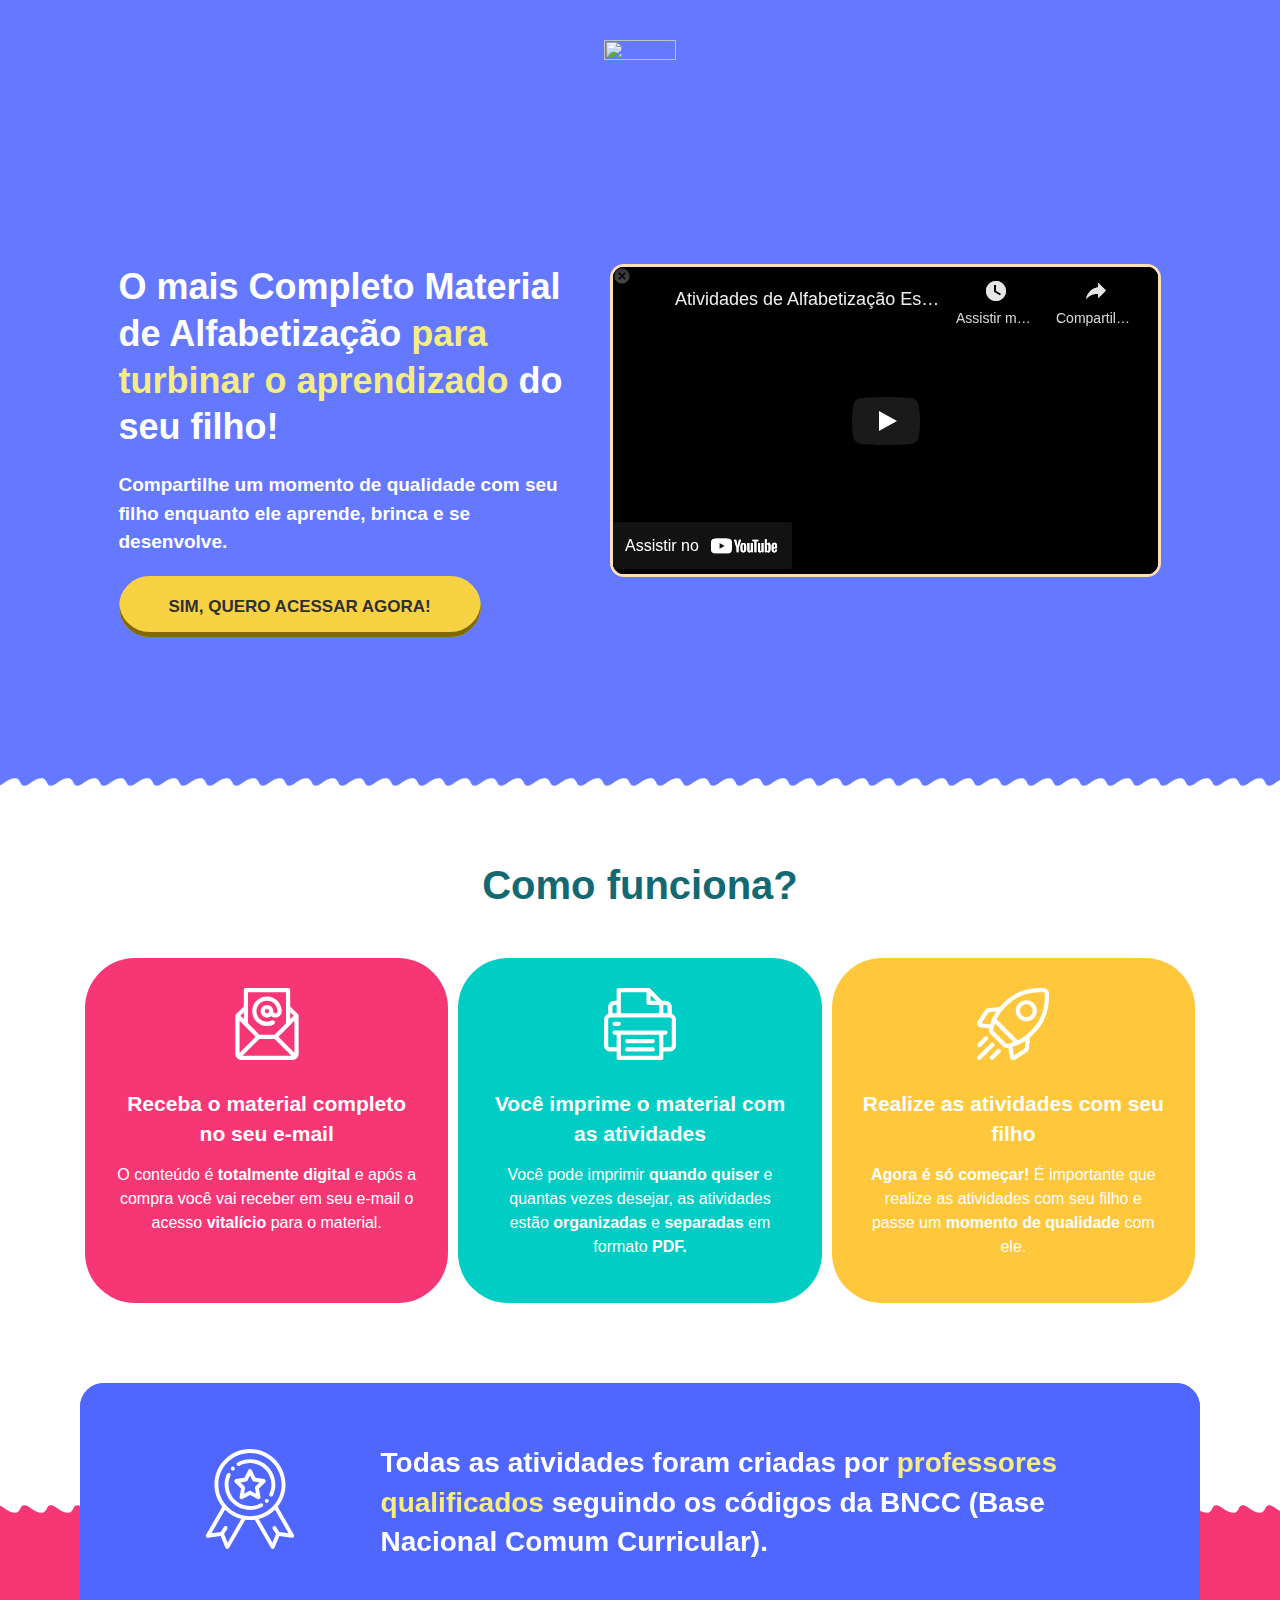
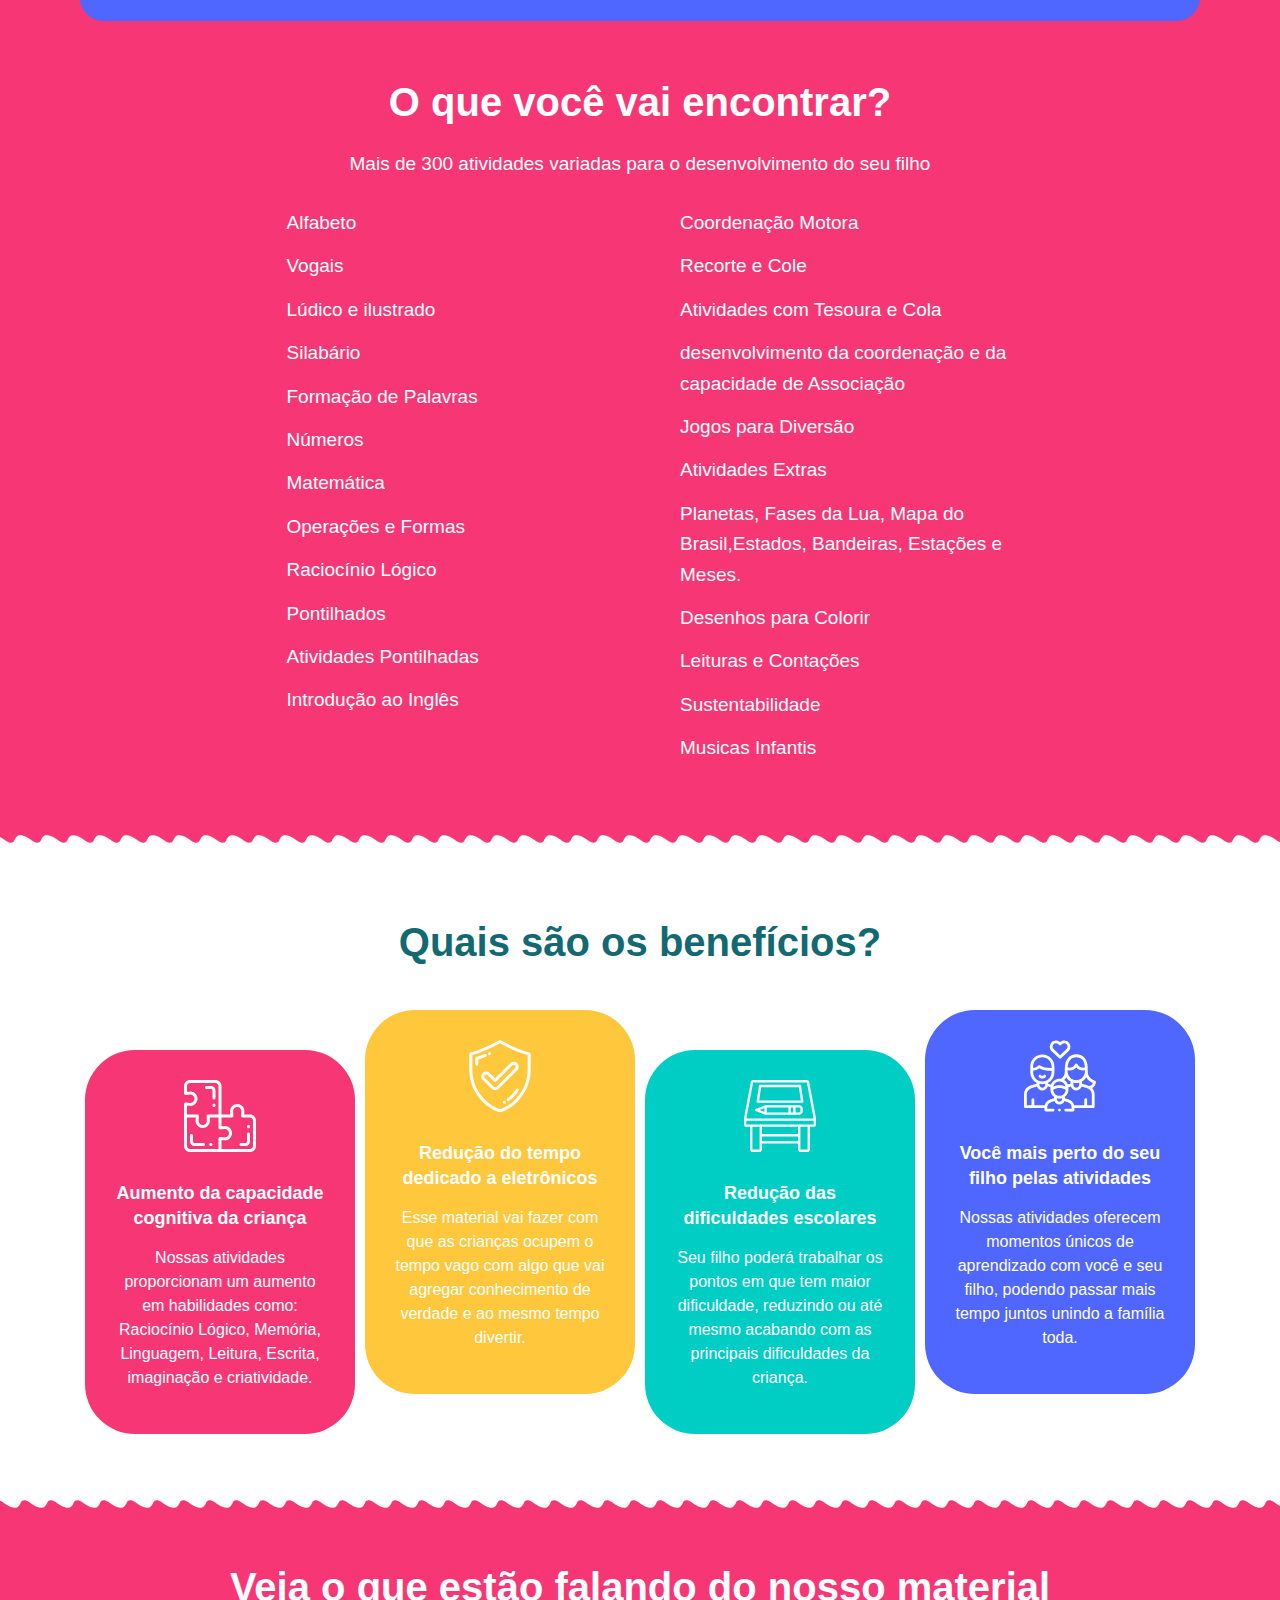
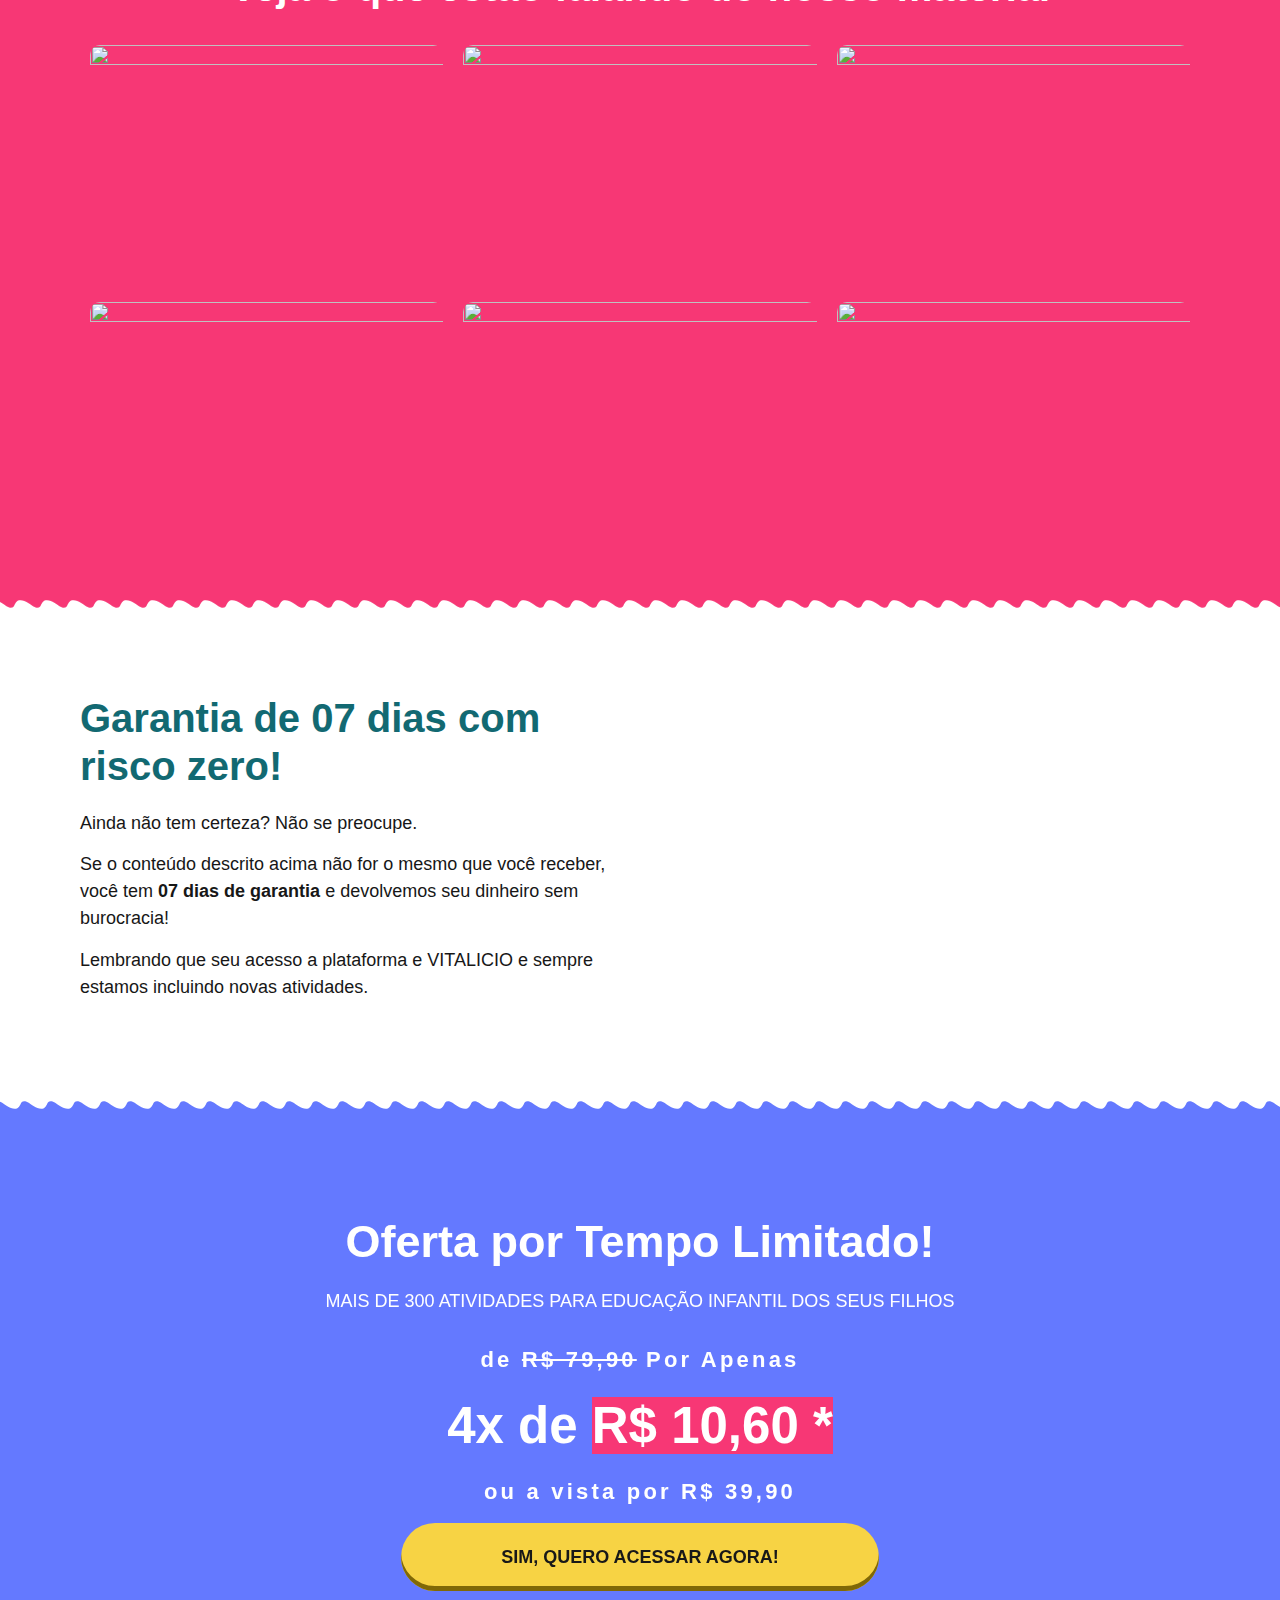
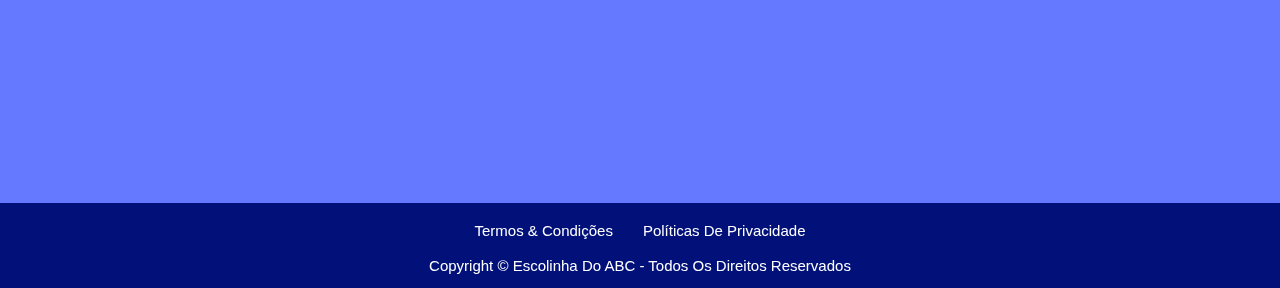
==== commit 71b6a6b1: "Add files via upload" ====
--- a/index.html
+++ b/index.html
@@ -1,3210 +1,946 @@
 <!DOCTYPE html>
-<html lang="pt-BR">
-  <head>
-    <meta http-equiv="Content-Type" content="text/html; charset=UTF-8" />
-    <title>Escolinha do ABC – O melhor material para turbinar o aprendizado do seu filho</title>
-    <meta name="robots" content="max-image-preview:large" />
-    <!-- / Meta Tag Manager -->
-    <link rel="dns-prefetch" href="https://s.w.org/" />
-    <script type="text/javascript">
-      window._wpemojiSettings = {
-        baseUrl: "https:\/\/s.w.org\/images\/core\/emoji\/13.0.1\/72x72\/",
-        ext: ".png",
-        svgUrl: "https:\/\/s.w.org\/images\/core\/emoji\/13.0.1\/svg\/",
-        svgExt: ".svg",
-        source: {
-          concatemoji:
-            "https:\/\/escoladoabc.com\/wp-includes\/js\/wp-emoji-release.min.js?ver=5.7.2",
-        },
-      };
-      !(function (e, a, t) {
-        var n,
-          r,
-          o,
-          i = a.createElement("canvas"),
-          p = i.getContext && i.getContext("2d");
-        function s(e, t) {
-          var a = String.fromCharCode;
-          p.clearRect(0, 0, i.width, i.height),
-            p.fillText(a.apply(this, e), 0, 0);
-          e = i.toDataURL();
-          return (
-            p.clearRect(0, 0, i.width, i.height),
-            p.fillText(a.apply(this, t), 0, 0),
-            e === i.toDataURL()
-          );
-        }
-        function c(e) {
-          var t = a.createElement("script");
-          (t.src = e),
-            (t.defer = t.type = "text/javascript"),
-            a.getElementsByTagName("head")[0].appendChild(t);
-        }
-        for (
-          o = Array("flag", "emoji"),
-            t.supports = { everything: !0, everythingExceptFlag: !0 },
-            r = 0;
-          r < o.length;
-          r++
-        )
-          (t.supports[o[r]] = (function (e) {
-            if (!p || !p.fillText) return !1;
-            switch (
-              ((p.textBaseline = "top"), (p.font = "600 32px Arial"), e)
-            ) {
-              case "flag":
-                return s(
-                  [127987, 65039, 8205, 9895, 65039],
-                  [127987, 65039, 8203, 9895, 65039]
-                )
-                  ? !1
-                  : !s(
-                      [55356, 56826, 55356, 56819],
-                      [55356, 56826, 8203, 55356, 56819]
-                    ) &&
-                      !s(
-                        [
-                          55356, 57332, 56128, 56423, 56128, 56418, 56128,
-                          56421, 56128, 56430, 56128, 56423, 56128, 56447,
-                        ],
-                        [
-                          55356, 57332, 8203, 56128, 56423, 8203, 56128, 56418,
-                          8203, 56128, 56421, 8203, 56128, 56430, 8203, 56128,
-                          56423, 8203, 56128, 56447,
-                        ]
-                      );
-              case "emoji":
-                return !s(
-                  [55357, 56424, 8205, 55356, 57212],
-                  [55357, 56424, 8203, 55356, 57212]
-                );
-            }
-            return !1;
-          })(o[r])),
-            (t.supports.everything = t.supports.everything && t.supports[o[r]]),
-            "flag" !== o[r] &&
-              (t.supports.everythingExceptFlag =
-                t.supports.everythingExceptFlag && t.supports[o[r]]);
-        (t.supports.everythingExceptFlag =
-          t.supports.everythingExceptFlag && !t.supports.flag),
-          (t.DOMReady = !1),
-          (t.readyCallback = function () {
-            t.DOMReady = !0;
-          }),
-          t.supports.everything ||
-            ((n = function () {
-              t.readyCallback();
-            }),
-            a.addEventListener
-              ? (a.addEventListener("DOMContentLoaded", n, !1),
-                e.addEventListener("load", n, !1))
-              : (e.attachEvent("onload", n),
-                a.attachEvent("onreadystatechange", function () {
-                  "complete" === a.readyState && t.readyCallback();
-                })),
-            (n = t.source || {}).concatemoji
-              ? c(n.concatemoji)
-              : n.wpemoji && n.twemoji && (c(n.twemoji), c(n.wpemoji)));
-      })(window, document, window._wpemojiSettings);
-    </script>
-    <style type="text/css">
-      img.wp-smiley,
-      img.emoji {
-        display: inline !important;
-        border: none !important;
-        box-shadow: none !important;
-        height: 1em !important;
-        width: 1em !important;
-        margin: 0 0.07em !important;
-        vertical-align: -0.1em !important;
-        background: none !important;
-        padding: 0 !important;
-      }
-    </style>
-    <link
-      rel="stylesheet"
-      id="wp-block-library-css"
-      href="./Escolinha do ABC – O melhor material para turbinar o aprendizado do seu filho_files/style.min.css"
-      type="text/css"
-      media="all"
-    />
-    <link
-      rel="stylesheet"
-      id="hello-elementor-css"
-      href="./Escolinha do ABC – O melhor material para turbinar o aprendizado do seu filho_files/style.min(1).css"
-      type="text/css"
-      media="all"
-    />
-    <link
-      rel="stylesheet"
-      id="hello-elementor-theme-style-css"
-      href="./Escolinha do ABC – O melhor material para turbinar o aprendizado do seu filho_files/theme.min.css"
-      type="text/css"
-      media="all"
-    />
-    <link
-      rel="stylesheet"
-      id="elementor-icons-css"
-      href="./Escolinha do ABC – O melhor material para turbinar o aprendizado do seu filho_files/elementor-icons.min.css"
-      type="text/css"
-      media="all"
-    />
-    <link
-      rel="stylesheet"
-      id="elementor-animations-css"
-      href="./Escolinha do ABC – O melhor material para turbinar o aprendizado do seu filho_files/animations.min.css"
-      type="text/css"
-      media="all"
-    />
-    <link
-      rel="stylesheet"
-      id="elementor-frontend-css"
-      href="./Escolinha do ABC – O melhor material para turbinar o aprendizado do seu filho_files/frontend.min.css"
-      type="text/css"
-      media="all"
-    />
-    <style id="elementor-frontend-inline-css" type="text/css">
-      @font-face {
-        font-family: eicons;
-        src: url(https://escoladoabc.com/wp-content/plugins/elementor/assets/lib/eicons/fonts/eicons.eot?5.10.0);
-        src: url(https://escoladoabc.com/wp-content/plugins/elementor/assets/lib/eicons/fonts/eicons.eot?5.10.0#iefix)
-            format("embedded-opentype"),
-          url(https://escoladoabc.com/wp-content/plugins/elementor/assets/lib/eicons/fonts/eicons.woff2?5.10.0)
-            format("woff2"),
-          url(https://escoladoabc.com/wp-content/plugins/elementor/assets/lib/eicons/fonts/eicons.woff?5.10.0)
-            format("woff"),
-          url(https://escoladoabc.com/wp-content/plugins/elementor/assets/lib/eicons/fonts/eicons.ttf?5.10.0)
-            format("truetype"),
-          url(https://escoladoabc.com/wp-content/plugins/elementor/assets/lib/eicons/fonts/eicons.svg?5.10.0#eicon)
-            format("svg");
-        font-weight: 400;
-        font-style: normal;
-      }
-    </style>
-    <link
-      rel="stylesheet"
-      id="elementor-post-10-css"
-      href="./Escolinha do ABC – O melhor material para turbinar o aprendizado do seu filho_files/post-10.css"
-      type="text/css"
-      media="all"
-    />
-    <link
-      rel="stylesheet"
-      id="elementor-global-css"
-      href="./Escolinha do ABC – O melhor material para turbinar o aprendizado do seu filho_files/global.css"
-      type="text/css"
-      media="all"
-    />
-    <link
-      rel="stylesheet"
-      id="elementor-post-8-css"
-      href="./Escolinha do ABC – O melhor material para turbinar o aprendizado do seu filho_files/post-8.css"
-      type="text/css"
-      media="all"
-    />
-    <link
-      rel="stylesheet"
-      id="google-fonts-1-css"
-      href="./Escolinha do ABC – O melhor material para turbinar o aprendizado do seu filho_files/css"
-      type="text/css"
-      media="all"
-    />
-    <link
-      rel="stylesheet"
-      id="elementor-icons-shared-0-css"
-      href="./Escolinha do ABC – O melhor material para turbinar o aprendizado do seu filho_files/fontawesome.min.css"
-      type="text/css"
-      media="all"
-    />
-    <link
-      rel="stylesheet"
-      id="elementor-icons-fa-solid-css"
-      href="./Escolinha do ABC – O melhor material para turbinar o aprendizado do seu filho_files/solid.min.css"
-      type="text/css"
-      media="all"
-    />
-    <link rel="https://api.w.org/" href="https://escoladoabc.com/wp-json/" />
-    <link
-      rel="alternate"
-      type="application/json"
-      href="https://escoladoabc.com/wp-json/wp/v2/pages/8"
-    />
-    <link
-      rel="EditURI"
-      type="application/rsd+xml"
-      title="RSD"
-      href="https://escoladoabc.com/xmlrpc.php?rsd"
-    />
-    <link
-      rel="wlwmanifest"
-      type="application/wlwmanifest+xml"
-      href="https://escoladoabc.com/wp-includes/wlwmanifest.xml"
-    />
-    <meta name="generator" content="WordPress 5.7.2" />
-    <link rel="canonical" href="https://escoladoabc.com/" />
-    <link rel="shortlink" href="https://escoladoabc.com/" />
-    <link
-      rel="alternate"
-      type="application/json+oembed"
-      href="https://escoladoabc.com/wp-json/oembed/1.0/embed?url=https%3A%2F%2Fescoladoabc.com%2F"
-    />
-    <link
-      rel="alternate"
-      type="text/xml+oembed"
-      href="https://escoladoabc.com/wp-json/oembed/1.0/embed?url=https%3A%2F%2Fescoladoabc.com%2F&amp;format=xml"
-    />
-    <link
-      rel="icon"
-      href="https://escoladoabc.com/wp-content/uploads/2021/06/cropped-Logo-1-32x32.png"
-      sizes="32x32"
-    />
-    <link
-      rel="icon"
-      href="https://escoladoabc.com/wp-content/uploads/2021/06/cropped-Logo-1-192x192.png"
-      sizes="192x192"
-    />
-    <link
-      rel="apple-touch-icon"
-      href="https://escoladoabc.com/wp-content/uploads/2021/06/cropped-Logo-1-180x180.png"
-    />
-    <meta
-      name="msapplication-TileImage"
-      content="https://escoladoabc.com/wp-content/uploads/2021/06/cropped-Logo-1-270x270.png"
-    />
-    <meta
-      name="viewport"
-      content="width=device-width, initial-scale=1.0, viewport-fit=cover"
-    />
-  </head>
-  <body
-    class="
-      home
-      page-template
-      page-template-elementor_canvas
-      page page-id-8
-      elementor-default
-      elementor-template-canvas
-      elementor-kit-10
-      elementor-page
-      elementor-page-8
-      e--ua-blink e--ua-chrome e--ua-webkit
-    "
-    data-elementor-device-mode="desktop"
-  >
-    <div
-      data-elementor-type="wp-page"
-      data-elementor-id="8"
-      class="elementor elementor-8"
-      data-elementor-settings="[]"
-    >
-      <div class="elementor-section-wrap">
-        <section
-          class="
-            elementor-section
-            elementor-top-section
-            elementor-element
-            elementor-element-2a340519
-            elementor-section-boxed
-            elementor-section-height-default
-            elementor-section-height-default
-          "
-          data-id="2a340519"
-          data-element_type="section"
-          data-settings='{"background_background":"classic","shape_divider_bottom":"waves-pattern"}'
-        >
-          <div class="elementor-background-overlay"></div>
-          <div
-            class="elementor-shape elementor-shape-bottom"
-            data-negative="false"
-          >
-            <svg
-              xmlns="http://www.w3.org/2000/svg"
-              viewBox="0 0 1047.1 3.7"
-              preserveAspectRatio="xMidYMin slice"
-            >
-              <path
-                class="elementor-shape-fill"
-                d="M1047.1,0C557,0,8.9,0,0,0v1.6c0,0,0.6-1.5,2.7-0.3C3.9,2,6.1,4.1,8.3,3.5c0.9-0.2,1.5-1.9,1.5-1.9	s0.6-1.5,2.7-0.3C13.8,2,16,4.1,18.2,3.5c0.9-0.2,1.5-1.9,1.5-1.9s0.6-1.5,2.7-0.3C23.6,2,25.9,4.1,28,3.5c0.9-0.2,1.5-1.9,1.5-1.9	c0,0,0.6-1.5,2.7-0.3c1.2,0.7,3.5,2.8,5.6,2.2c0.9-0.2,1.5-1.9,1.5-1.9c0,0,0.6-1.5,2.7-0.3c1.2,0.7,3.5,2.8,5.6,2.2	c0.9-0.2,1.5-1.9,1.5-1.9s0.6-1.5,2.7-0.3c1.2,0.7,3.5,2.8,5.6,2.2c0.9-0.2,1.5-1.9,1.5-1.9s0.6-1.5,2.7-0.3C63,2,65.3,4.1,67.4,3.5	C68.3,3.3,69,1.6,69,1.6s0.6-1.5,2.7-0.3c1.2,0.7,3.5,2.8,5.6,2.2c0.9-0.2,1.5-1.9,1.5-1.9c0,0,0.6-1.5,2.7-0.3	C82.7,2,85,4.1,87.1,3.5c0.9-0.2,1.5-1.9,1.5-1.9s0.6-1.5,2.7-0.3C92.6,2,94.8,4.1,97,3.5c0.9-0.2,1.5-1.9,1.5-1.9s0.6-1.5,2.7-0.3	c1.2,0.7,3.5,2.8,5.6,2.2c0.9-0.2,1.5-1.9,1.5-1.9s0.6-1.5,2.7-0.3c1.2,0.7,3.5,2.8,5.6,2.2c0.9-0.2,1.5-1.9,1.5-1.9	c0,0,0.6-1.5,2.7-0.3c1.2,0.7,3.5,2.8,5.6,2.2c0.9-0.2,1.5-1.9,1.5-1.9c0,0,0.6-1.5,2.7-0.3c1.2,0.7,3.5,2.8,5.6,2.2	c0.9-0.2,1.5-1.9,1.5-1.9s0.6-1.5,2.7-0.3c1.2,0.7,3.5,2.8,5.6,2.2c0.9-0.2,1.5-1.9,1.5-1.9s0.6-1.5,2.7-0.3	c1.2,0.7,3.5,2.8,5.6,2.2c0.9-0.2,1.5-1.9,1.5-1.9s0.6-1.5,2.7-0.3c1.2,0.7,3.5,2.8,5.6,2.2c0.9-0.2,1.5-1.9,1.5-1.9	c0,0,0.6-1.5,2.7-0.3c1.2,0.7,3.5,2.8,5.6,2.2c0.9-0.2,1.5-1.9,1.5-1.9s0.6-1.5,2.7-0.3c1.2,0.7,3.5,2.8,5.6,2.2	c0.9-0.2,1.5-1.9,1.5-1.9s0.6-1.5,2.7-0.3c1.2,0.7,3.5,2.8,5.6,2.2c0.9-0.2,1.5-1.9,1.5-1.9s0.6-1.5,2.7-0.3	c1.2,0.7,3.5,2.8,5.6,2.2c0.9-0.2,1.5-1.9,1.5-1.9c0,0,0.6-1.5,2.7-0.3c1.2,0.7,3.5,2.8,5.6,2.2c0.9-0.2,1.5-1.9,1.5-1.9	c0,0,0.6-1.5,2.7-0.3c1.2,0.7,3.5,2.8,5.6,2.2c0.9-0.2,1.5-1.9,1.5-1.9s0.6-1.5,2.7-0.3c1.2,0.7,3.5,2.8,5.6,2.2	c0.9-0.2,1.5-1.9,1.5-1.9s0.6-1.5,2.7-0.3c1.2,0.7,3.5,2.8,5.6,2.2c0.9-0.2,1.5-1.9,1.5-1.9s0.6-1.5,2.7-0.3	c1.2,0.7,3.5,2.8,5.6,2.2c0.9-0.2,1.5-1.9,1.5-1.9c0,0,0.6-1.5,2.7-0.3c1.2,0.7,3.5,2.8,5.6,2.2c0.9-0.2,1.5-1.9,1.5-1.9	s0.6-1.5,2.7-0.3c1.2,0.7,3.5,2.8,5.6,2.2c0.9-0.2,1.5-1.9,1.5-1.9s0.6-1.5,2.7-0.3c1.2,0.7,3.5,2.8,5.6,2.2	c0.9-0.2,1.5-1.9,1.5-1.9s0.6-1.5,2.7-0.3c1.2,0.7,3.5,2.8,5.6,2.2c0.9-0.2,1.5-1.9,1.5-1.9c0,0,0.6-1.5,2.7-0.3	c1.2,0.7,3.5,2.8,5.6,2.2c0.9-0.2,1.5-1.9,1.5-1.9c0,0,0.6-1.5,2.7-0.3c1.2,0.7,3.5,2.8,5.6,2.2c0.9-0.2,1.5-1.9,1.5-1.9	s0.6-1.5,2.7-0.3c1.2,0.7,3.5,2.8,5.6,2.2c0.9-0.2,1.5-1.9,1.5-1.9s0.6-1.5,2.7-0.3c1.2,0.7,3.5,2.8,5.6,2.2	c0.9-0.2,1.5-1.9,1.5-1.9s0.6-1.5,2.7-0.3c1.2,0.7,3.5,2.8,5.6,2.2c0.9-0.2,1.5-1.9,1.5-1.9c0,0,0.6-1.5,2.7-0.3	c1.2,0.7,3.5,2.8,5.6,2.2c0.9-0.2,1.5-1.9,1.5-1.9s0.6-1.5,2.7-0.3c1.2,0.7,3.5,2.8,5.6,2.2c0.9-0.2,1.5-1.9,1.5-1.9	s0.6-1.5,2.7-0.3c1.2,0.7,3.5,2.8,5.6,2.2c0.9-0.2,1.5-1.9,1.5-1.9s0.6-1.5,2.7-0.3c1.2,0.7,3.5,2.8,5.6,2.2	c0.9-0.2,1.5-1.9,1.5-1.9c0,0,0.6-1.5,2.7-0.3c1.2,0.7,3.5,2.8,5.6,2.2c0.9-0.2,1.5-1.9,1.5-1.9c0,0,0.6-1.5,2.7-0.3	c1.2,0.7,3.5,2.8,5.6,2.2c0.9-0.2,1.5-1.9,1.5-1.9s0.6-1.5,2.7-0.3c1.2,0.7,3.5,2.8,5.6,2.2c0.9-0.2,1.5-1.9,1.5-1.9	s0.6-1.5,2.7-0.3c1.2,0.7,3.5,2.8,5.6,2.2c0.9-0.2,1.5-1.9,1.5-1.9s0.6-1.5,2.7-0.3c1.2,0.7,3.5,2.8,5.6,2.2	c0.9-0.2,1.5-1.9,1.5-1.9c0,0,0.6-1.5,2.7-0.3c1.2,0.7,3.5,2.8,5.6,2.2c0.9-0.2,1.5-1.9,1.5-1.9s0.6-1.5,2.7-0.3	c1.2,0.7,3.5,2.8,5.6,2.2c0.9-0.2,1.5-1.9,1.5-1.9s0.6-1.5,2.7-0.3c1.2,0.7,3.5,2.8,5.6,2.2c0.9-0.2,1.5-1.9,1.5-1.9	s0.6-1.5,2.7-0.3c1.2,0.7,3.5,2.8,5.6,2.2c0.9-0.2,1.5-1.9,1.5-1.9c0,0,0.6-1.5,2.7-0.3c1.2,0.7,3.5,2.8,5.6,2.2	c0.9-0.2,1.5-1.9,1.5-1.9c0,0,0.6-1.5,2.7-0.3c1.2,0.7,3.5,2.8,5.6,2.2c0.9-0.2,1.5-1.9,1.5-1.9s0.6-1.5,2.7-0.3	c1.2,0.7,3.5,2.8,5.6,2.2c0.9-0.2,1.5-1.9,1.5-1.9s0.6-1.5,2.7-0.3c1.2,0.7,3.5,2.8,5.6,2.2c0.9-0.2,1.5-1.9,1.5-1.9	s0.6-1.5,2.7-0.3c1.2,0.7,3.5,2.8,5.6,2.2c0.9-0.2,1.5-1.9,1.5-1.9c0,0,0.6-1.5,2.7-0.3c1.2,0.7,3.5,2.8,5.6,2.2	c0.9-0.2,1.5-1.9,1.5-1.9s0.6-1.5,2.7-0.3c1.2,0.7,3.5,2.8,5.6,2.2c0.9-0.2,1.5-1.9,1.5-1.9s0.6-1.5,2.7-0.3	c1.2,0.7,3.5,2.8,5.6,2.2c0.9-0.2,1.5-1.9,1.5-1.9s0.6-1.5,2.7-0.3c1.2,0.7,3.5,2.8,5.6,2.2c0.9-0.2,1.5-1.9,1.5-1.9	c0,0,0.6-1.5,2.7-0.3c1.2,0.7,3.5,2.8,5.6,2.2c0.9-0.2,1.5-1.9,1.5-1.9c0,0,0.6-1.5,2.7-0.3c1.2,0.7,3.5,2.8,5.6,2.2	c0.9-0.2,1.5-1.9,1.5-1.9s0.6-1.5,2.7-0.3c1.2,0.7,3.5,2.8,5.6,2.2c0.9-0.2,1.5-1.9,1.5-1.9s0.6-1.5,2.7-0.3	c1.2,0.7,3.5,2.8,5.6,2.2c0.9-0.2,1.5-1.9,1.5-1.9s0.6-1.5,2.7-0.3c1.2,0.7,3.5,2.8,5.6,2.2c0.9-0.2,1.5-1.9,1.5-1.9	c0,0,0.6-1.5,2.7-0.3c1.2,0.7,3.5,2.8,5.6,2.2c0.9-0.2,1.5-1.9,1.5-1.9s0.6-1.5,2.7-0.3c1.2,0.7,3.5,2.8,5.6,2.2	c0.9-0.2,1.5-1.9,1.5-1.9s0.6-1.5,2.7-0.3c1.2,0.7,3.5,2.8,5.6,2.2c0.9-0.2,1.5-1.9,1.5-1.9s0.6-1.5,2.7-0.3	c1.2,0.7,3.5,2.8,5.6,2.2c0.9-0.2,1.5-1.9,1.5-1.9c0,0,0.6-1.5,2.7-0.3c1.2,0.7,3.5,2.8,5.6,2.2c0.9-0.2,1.5-1.9,1.5-1.9	c0,0,0.6-1.5,2.7-0.3c1.2,0.7,3.5,2.8,5.6,2.2c0.9-0.2,1.5-1.9,1.5-1.9s0.6-1.5,2.7-0.3c1.2,0.7,3.5,2.8,5.6,2.2	c0.9-0.2,1.5-1.9,1.5-1.9s0.6-1.5,2.7-0.3c1.2,0.7,3.5,2.8,5.6,2.2c0.9-0.2,1.5-1.9,1.5-1.9s0.6-1.5,2.7-0.3	c1.2,0.7,3.5,2.8,5.6,2.2c0.9-0.2,1.5-1.9,1.5-1.9c0,0,0.6-1.5,2.7-0.3c1.2,0.7,3.5,2.8,5.6,2.2c0.9-0.2,1.5-1.9,1.5-1.9	s0.6-1.5,2.7-0.3c1.2,0.7,3.5,2.8,5.6,2.2c0.9-0.2,1.5-1.9,1.5-1.9s0.6-1.5,2.7-0.3c1.2,0.7,3.5,2.8,5.6,2.2	c0.9-0.2,1.5-1.9,1.5-1.9s0.6-1.5,2.7-0.3c1.2,0.7,3.5,2.8,5.6,2.2c0.9-0.2,1.5-1.9,1.5-1.9c0,0,0.6-1.5,2.7-0.3	c1.2,0.7,3.5,2.8,5.6,2.2c0.9-0.2,1.5-1.9,1.5-1.9c0,0,0.6-1.5,2.7-0.3c1.2,0.7,3.5,2.8,5.6,2.2c0.9-0.2,1.5-1.9,1.5-1.9	s0.6-1.5,2.7-0.3c1.2,0.7,3.5,2.8,5.6,2.2c0.9-0.2,1.5-1.9,1.5-1.9s0.6-1.5,2.7-0.3c1.2,0.7,3.5,2.8,5.6,2.2	c0.9-0.2,1.5-1.9,1.5-1.9s0.6-1.5,2.7-0.3c1.2,0.7,3.5,2.8,5.6,2.2c0.9-0.2,1.5-1.9,1.5-1.9c0,0,0.6-1.5,2.7-0.3	c1.2,0.7,3.5,2.8,5.6,2.2c0.9-0.2,1.5-1.9,1.5-1.9s0.6-1.5,2.7-0.3c1.2,0.7,3.5,2.8,5.6,2.2c0.9-0.2,1.5-1.9,1.5-1.9	s0.6-1.5,2.7-0.3c1.2,0.7,3.5,2.8,5.6,2.2c0.9-0.2,1.5-1.9,1.5-1.9s0.6-1.5,2.7-0.3c1.2,0.7,3.5,2.8,5.6,2.2	c0.9-0.2,1.5-1.9,1.5-1.9c0,0,0.6-1.5,2.7-0.3c1.2,0.7,3.5,2.8,5.6,2.2c0.9-0.2,1.5-1.9,1.5-1.9c0,0,0.6-1.5,2.7-0.3	c1.2,0.7,3.5,2.8,5.6,2.2c0.9-0.2,1.5-1.9,1.5-1.9s0.6-1.5,2.7-0.3c1.2,0.7,3.5,2.8,5.6,2.2c0.9-0.2,1.5-1.9,1.5-1.9	s0.6-1.5,2.7-0.3c1.2,0.7,3.5,2.8,5.6,2.2c0.9-0.2,1.5-1.9,1.5-1.9s0.6-1.5,2.7-0.3c1.2,0.7,3.5,2.8,5.6,2.2	c0.9-0.2,1.5-1.9,1.5-1.9c0,0,0.6-1.5,2.7-0.3c1.2,0.7,3.5,2.8,5.6,2.2c0.9-0.2,1.5-1.9,1.5-1.9s0.6-1.5,2.7-0.3	c1.2,0.7,3.5,2.8,5.6,2.2c0.9-0.2,1.5-1.9,1.5-1.9s0.6-1.5,2.7-0.3c1.2,0.7,3.5,2.8,5.6,2.2c0.9-0.2,1.5-1.9,1.5-1.9	s0.6-1.5,2.7-0.3c1.2,0.7,3.5,2.8,5.6,2.2c0.9-0.2,1.5-1.9,1.5-1.9c0,0,0.6-1.5,2.7-0.3c1.2,0.7,3.5,2.8,5.6,2.2	c0.9-0.2,1.5-1.9,1.5-1.9c0,0,0.6-1.5,2.7-0.3c1.2,0.7,3.5,2.8,5.6,2.2c0.9-0.2,1.5-1.9,1.5-1.9s0.6-1.5,2.7-0.3	c1.2,0.7,3.5,2.8,5.6,2.2c0.9-0.2,1.5-1.9,1.5-1.9s0.6-1.5,2.7-0.3c1.2,0.7,3.5,2.8,5.6,2.2c0.9-0.2,1.5-1.9,1.5-1.9	s0.6-1.5,2.7-0.3c1.2,0.7,3.5,2.8,5.6,2.2c0.9-0.2,1.5-1.9,1.5-1.9c0,0,0.6-1.5,2.7-0.3c1.2,0.7,3.5,2.8,5.6,2.2	c0.9-0.2,1.5-1.9,1.5-1.9s0.6-1.5,2.7-0.3c1.2,0.7,3.5,2.8,5.6,2.2c0.9-0.2,1.5-1.9,1.5-1.9s0.6-1.5,2.7-0.3	c1.2,0.7,3.5,2.8,5.6,2.2c0.9-0.2,1.5-1.9,1.5-1.9s0.6-1.5,2.7-0.3c1.2,0.7,3.5,2.8,5.6,2.2c0.9-0.2,1.5-1.9,1.5-1.9	c0,0,0.6-1.5,2.7-0.3c1.2,0.7,3.5,2.8,5.6,2.2c0.9-0.2,1.5-1.9,1.5-1.9c0,0,0.6-1.5,2.7-0.3c1.2,0.7,3.5,2.8,5.6,2.2	c0.9-0.2,1.5-1.9,1.5-1.9s0.6-1.5,2.7-0.3c1.2,0.7,3.5,2.8,5.6,2.2c0.9-0.2,1.5-1.9,1.5-1.9s0.6-1.5,2.7-0.3	c1.2,0.7,3.5,2.8,5.6,2.2c0.9-0.2,1.5-1.9,1.5-1.9s0.6-1.5,2.6-0.4V0z M2.5,1.2C2.5,1.2,2.5,1.2,2.5,1.2C2.5,1.2,2.5,1.2,2.5,1.2z M2.7,1.4c0.1,0,0.1,0.1,0.1,0.1C2.8,1.4,2.8,1.4,2.7,1.4z"
-              ></path>
-            </svg>
-          </div>
-          <div class="elementor-container elementor-column-gap-default">
-            <div
-              class="
-                elementor-column
-                elementor-col-100
-                elementor-top-column
-                elementor-element
-                elementor-element-7bfa91b5
-              "
-              data-id="7bfa91b5"
-              data-element_type="column"
-            >
-              <div class="elementor-widget-wrap elementor-element-populated">
-                <div
-                  class="
-                    elementor-element
-                    elementor-element-24d2f399
-                    elementor-widget
-                    elementor-widget-image
-                  "
-                  data-id="24d2f399"
-                  data-element_type="widget"
-                  data-widget_type="image.default"
-                >
-                  <div class="elementor-widget-container">
-                    <img
-                      width="800"
-                      height="475"
-                      src="./Escolinha do ABC – O melhor material para turbinar o aprendizado do seu filho_files/Logo-1-1024x608.png"
-                      class="attachment-large size-large"
-                      alt=""
-                      loading="lazy"
-                      srcset="
-                        https://escoladoabc.com/wp-content/uploads/2021/06/Logo-1-1024x608.png  1024w,
-                        https://escoladoabc.com/wp-content/uploads/2021/06/Logo-1-300x178.png    300w,
-                        https://escoladoabc.com/wp-content/uploads/2021/06/Logo-1-768x456.png    768w,
-                        https://escoladoabc.com/wp-content/uploads/2021/06/Logo-1-1536x912.png  1536w,
-                        https://escoladoabc.com/wp-content/uploads/2021/06/Logo-1-2048x1217.png 2048w
-                      "
-                      sizes="(max-width: 800px) 100vw, 800px"
-                    />
-                  </div>
-                </div>
-                <div
-                  class="
-                    elementor-element
-                    elementor-element-d2ee8c3
-                    elementor-widget
-                    elementor-widget-html
-                  "
-                  data-id="d2ee8c3"
-                  data-element_type="widget"
-                  data-widget_type="html.default"
-                >
-                  <div class="elementor-widget-container">
-                    <!-- Facebook Pixel Code -->
-                    <script>
-                      !(function (f, b, e, v, n, t, s) {
-                        if (f.fbq) return;
-                        n = f.fbq = function () {
-                          n.callMethod
-                            ? n.callMethod.apply(n, arguments)
-                            : n.queue.push(arguments);
-                        };
-                        if (!f._fbq) f._fbq = n;
-                        n.push = n;
-                        n.loaded = !0;
-                        n.version = "2.0";
-                        n.queue = [];
-                        t = b.createElement(e);
-                        t.async = !0;
-                        t.src = v;
-                        s = b.getElementsByTagName(e)[0];
-                        s.parentNode.insertBefore(t, s);
-                      })(
-                        window,
-                        document,
-                        "script",
-                        "https://connect.facebook.net/en_US/fbevents.js"
-                      );
-                      fbq("init", "641677950083335");
-                      fbq("track", "PageView");
-                    </script>
-                    <noscript
-                      ><img
-                        height="1"
-                        width="1"
-                        style="display: none"
-                        src="https://www.facebook.com/tr?id=641677950083335&ev=PageView&noscript=1"
-                    /></noscript>
-                    <!-- End Facebook Pixel Code -->
-                  </div>
-                </div>
-                <section
-                  class="
-                    elementor-section
-                    elementor-inner-section
-                    elementor-element
-                    elementor-element-4f2aa567
-                    elementor-reverse-mobile
-                    elementor-section-boxed
-                    elementor-section-height-default
-                    elementor-section-height-default
-                  "
-                  data-id="4f2aa567"
-                  data-element_type="section"
-                >
-                  <div class="elementor-container elementor-column-gap-default">
-                    <div
-                      class="
-                        elementor-column
-                        elementor-col-50
-                        elementor-inner-column
-                        elementor-element
-                        elementor-element-40498680
-                      "
-                      data-id="40498680"
-                      data-element_type="column"
-                    >
-                      <div
-                        class="
-                          elementor-widget-wrap elementor-element-populated
-                        "
-                      >
-                        <div
-                          class="
-                            elementor-element
-                            elementor-element-1c7a5973
-                            elementor-widget
-                            elementor-widget-heading
-                          "
-                          data-id="1c7a5973"
-                          data-element_type="widget"
-                          data-widget_type="heading.default"
-                        >
-                          <div class="elementor-widget-container">
-                            <h1
-                              class="
-                                elementor-heading-title elementor-size-default
-                              "
-                            >
-                              O mais Completo Material de Alfabetização
-                              <span style="color: #f5ec84"
-                                >para turbinar o aprendizado</span
-                              >
-                              do seu filho!
-                            </h1>
-                          </div>
-                        </div>
-                        <div
-                          class="
-                            elementor-element
-                            elementor-element-345cdbc8
-                            elementor-widget
-                            elementor-widget-text-editor
-                          "
-                          data-id="345cdbc8"
-                          data-element_type="widget"
-                          data-widget_type="text-editor.default"
-                        >
-                          <div class="elementor-widget-container">
-                            <p>
-                              Compartilhe um momento de qualidade com seu filho
-                              enquanto ele aprende, brinca e se desenvolve.
-                            </p>
-                          </div>
-                        </div>
-                        <div
-                          class="
-                            elementor-element
-                            elementor-element-74ba2f60
-                            elementor-align-left
-                            elementor-mobile-align-justify
-                            elementor-widget
-                            elementor-widget-button
-                          "
-                          data-id="74ba2f60"
-                          data-element_type="widget"
-                          data-widget_type="button.default"
-                        >
-                          <div class="elementor-widget-container">
-                            <div class="elementor-button-wrapper">
-                              <a
-                                href="https://pay.hotmart.com/Q55441487N"
-                                class="
-                                  elementor-button-link
-                                  elementor-button
-                                  elementor-size-sm
-                                  elementor-animation-bob
-                                "
-                                role="button"
-                              >
-                                <span class="elementor-button-content-wrapper">
-                                  <span class="elementor-button-text"
-                                    >SIM, QUERO ACESSAR AGORA!</span
-                                  >
-                                </span>
-                              </a>
-                            </div>
-                          </div>
-                        </div>
-                      </div>
-                    </div>
-                    <div
-                      class="
-                        elementor-column
-                        elementor-col-50
-                        elementor-inner-column
-                        elementor-element
-                        elementor-element-37361e3f
-                      "
-                      data-id="37361e3f"
-                      data-element_type="column"
-                    >
-                      <div
-                        class="
-                          elementor-widget-wrap elementor-element-populated
-                        "
-                      >
-                        <div
-                          class="
-                            elementor-element
-                            elementor-element-c4749c
-                            elementor-aspect-ratio-169
-                            elementor-widget
-                            elementor-widget-video
-                          "
-                          data-id="c4749c"
-                          data-element_type="widget"
-                          data-settings='{"youtube_url":"https:\/\/youtu.be\/NmkRBurDxZg","video_type":"youtube","controls":"yes","aspect_ratio":"169"}'
-                          data-widget_type="video.default"
-                        >
-                          <div class="elementor-widget-container">
-                            <div
-                              class="
-                                elementor-wrapper
-                                elementor-fit-aspect-ratio
-                                elementor-open-inline
-                              "
-                            >
-                              <iframe
-                                class="elementor-video"
-                                frameborder="0"
-                                allowfullscreen="1"
-                                allow="accelerometer; autoplay; clipboard-write; encrypted-media; gyroscope; picture-in-picture"
-                                title="YouTube video player"
-                                width="640"
-                                height="360"
-                                src="./Escolinha do ABC – O melhor material para turbinar o aprendizado do seu filho_files/NmkRBurDxZg.html"
-                                id="widget2"
-                              ></iframe>
-                            </div>
-                          </div>
-                        </div>
-                      </div>
-                    </div>
-                  </div>
-                </section>
-              </div>
-            </div>
-          </div>
-        </section>
-        <section
-          class="
-            elementor-section
-            elementor-top-section
-            elementor-element
-            elementor-element-136a2202
-            elementor-section-boxed
-            elementor-section-height-default
-            elementor-section-height-default
-          "
-          data-id="136a2202"
-          data-element_type="section"
-          data-settings='{"background_background":"classic"}'
-        >
-          <div class="elementor-background-overlay"></div>
-          <div class="elementor-container elementor-column-gap-default">
-            <div
-              class="
-                elementor-column
-                elementor-col-100
-                elementor-top-column
-                elementor-element
-                elementor-element-6e8ad103
-              "
-              data-id="6e8ad103"
-              data-element_type="column"
-            >
-              <div class="elementor-widget-wrap elementor-element-populated">
-                <section
-                  class="
-                    elementor-section
-                    elementor-inner-section
-                    elementor-element
-                    elementor-element-6174329c
-                    elementor-section-boxed
-                    elementor-section-height-default
-                    elementor-section-height-default
-                  "
-                  data-id="6174329c"
-                  data-element_type="section"
-                >
-                  <div class="elementor-container elementor-column-gap-default">
-                    <div
-                      class="
-                        elementor-column
-                        elementor-col-100
-                        elementor-inner-column
-                        elementor-element
-                        elementor-element-5c45977e
-                      "
-                      data-id="5c45977e"
-                      data-element_type="column"
-                    >
-                      <div
-                        class="
-                          elementor-widget-wrap elementor-element-populated
-                        "
-                      >
-                        <div
-                          class="
-                            elementor-element
-                            elementor-element-113d0e6c
-                            elementor-widget
-                            elementor-widget-heading
-                          "
-                          data-id="113d0e6c"
-                          data-element_type="widget"
-                          data-widget_type="heading.default"
-                        >
-                          <div class="elementor-widget-container">
-                            <h2
-                              class="
-                                elementor-heading-title elementor-size-default
-                              "
-                            >
-                              Como funciona?
-                            </h2>
-                          </div>
-                        </div>
-                      </div>
-                    </div>
-                  </div>
-                </section>
-                <section
-                  class="
-                    elementor-section
-                    elementor-inner-section
-                    elementor-element
-                    elementor-element-1f2e61d7
-                    elementor-section-boxed
-                    elementor-section-height-default
-                    elementor-section-height-default
-                  "
-                  data-id="1f2e61d7"
-                  data-element_type="section"
-                >
-                  <div class="elementor-background-overlay"></div>
-                  <div class="elementor-container elementor-column-gap-default">
-                    <div
-                      class="
-                        elementor-column
-                        elementor-col-33
-                        elementor-inner-column
-                        elementor-element
-                        elementor-element-7be12823
-                      "
-                      data-id="7be12823"
-                      data-element_type="column"
-                      data-settings='{"background_background":"classic"}'
-                    >
-                      <div
-                        class="
-                          elementor-widget-wrap elementor-element-populated
-                        "
-                      >
-                        <div class="elementor-background-overlay"></div>
-                        <div
-                          class="
-                            elementor-element
-                            elementor-element-6fd538c4
-                            elementor-view-default
-                            elementor-widget
-                            elementor-widget-icon
-                          "
-                          data-id="6fd538c4"
-                          data-element_type="widget"
-                          data-widget_type="icon.default"
-                        >
-                          <div class="elementor-widget-container">
-                            <div class="elementor-icon-wrapper">
-                              <div
-                                class="
-                                  elementor-icon elementor-animation-grow-rotate
-                                "
-                              >
-                                <svg
-                                  xmlns="http://www.w3.org/2000/svg"
-                                  xmlns:xlink="http://www.w3.org/1999/xlink"
-                                  id="Capa_1"
-                                  x="0px"
-                                  y="0px"
-                                  viewBox="0 0 512 512"
-                                  style="enable-background: new 0 0 512 512"
-                                  xml:space="preserve"
-                                >
-                                  <g>
-                                    <g>
-                                      <path
-                                        d="M256,60c-57.897,0-105,47.103-105,105c0,35.943,18.126,69.015,48.487,88.467c31.003,19.863,69.06,21.974,104.426,5.703    c7.525-3.462,10.82-12.37,7.357-19.896c-3.462-7.525-12.369-10.82-19.896-7.358c-25.86,11.898-53.454,10.545-75.703-3.709    C193.961,214.298,181,190.669,181,165c0-41.355,33.645-75,75-75s75,33.645,75,75c0,8.271-6.729,15-15,15    c-7.558,0-14.618-5.732-14.998-14.772C301.001,165.152,301,165.076,301,165c0-24.813-20.187-45-45-45s-45,20.187-45,45    s20.187,45,45,45c11.516,0,22.031-4.353,29.999-11.494C293.966,205.648,304.483,210,316,210c24.813,0,45-20.187,45-45    C361,107.103,313.897,60,256,60z M270.789,167.406C269.631,174.535,263.45,180,256,180c-8.271,0-15-6.729-15-15s6.729-15,15-15    c7.691,0,14.04,5.82,14.895,13.285C270.671,164.648,270.634,166.035,270.789,167.406z"
-                                      ></path>
-                                    </g>
-                                  </g>
-                                  <g>
-                                    <g>
-                                      <path
-                                        d="M480.999,196.976c-0.004-3.879-1.566-7.756-4.393-10.583L421,130.787V15c0-8.284-6.716-15-15-15H106    c-8.284,0-15,6.716-15,15v115.787l-55.606,55.606c-0.052,0.052-0.096,0.11-0.147,0.163c-2.811,2.896-4.24,6.709-4.246,10.42    c0,0.01-0.001,0.019-0.001,0.029V467c0,24.845,20.216,45,45,45h360c24.839,0,45-20.207,45-45V197.005    C481,196.995,480.999,196.986,480.999,196.976z M421,173.213L444.787,197L421,220.787V173.213z M121,137.005    c0-0.003,0-0.007,0-0.01V30h270v106.995c0,0.003,0,0.007,0,0.01v113.782L309.787,332H202.213L121,250.787V137.005z M91,173.213    v47.574L67.213,197L91,173.213z M61,460.787V233.213L174.787,347L61,460.787z M82.214,482l119.999-120h107.574l119.999,120H82.214    z M451,460.787L337.213,347L451,233.213V460.787z"
-                                      ></path>
-                                    </g>
-                                  </g>
-                                  <g></g>
-                                  <g></g>
-                                  <g></g>
-                                  <g></g>
-                                  <g></g>
-                                  <g></g>
-                                  <g></g>
-                                  <g></g>
-                                  <g></g>
-                                  <g></g>
-                                  <g></g>
-                                  <g></g>
-                                  <g></g>
-                                  <g></g>
-                                  <g></g>
-                                </svg>
-                              </div>
-                            </div>
-                          </div>
-                        </div>
-                        <div
-                          class="
-                            elementor-element
-                            elementor-element-3fc0e4c4
-                            elementor-widget
-                            elementor-widget-heading
-                          "
-                          data-id="3fc0e4c4"
-                          data-element_type="widget"
-                          data-widget_type="heading.default"
-                        >
-                          <div class="elementor-widget-container">
-                            <h2
-                              class="
-                                elementor-heading-title elementor-size-default
-                              "
-                            >
-                              Receba o material completo no seu e-mail
-                            </h2>
-                          </div>
-                        </div>
-                        <div
-                          class="
-                            elementor-element
-                            elementor-element-16b8a5a6
-                            elementor-widget
-                            elementor-widget-text-editor
-                          "
-                          data-id="16b8a5a6"
-                          data-element_type="widget"
-                          data-widget_type="text-editor.default"
-                        >
-                          <div class="elementor-widget-container">
-                            <p>
-                              O conteúdo é <strong>totalmente digital</strong> e
-                              após a compra você vai receber em seu e-mail o
-                              acesso <strong>vitalício</strong> para o material.
-                            </p>
-                          </div>
-                        </div>
-                      </div>
-                    </div>
-                    <div
-                      class="
-                        elementor-column
-                        elementor-col-33
-                        elementor-inner-column
-                        elementor-element
-                        elementor-element-5cc8e283
-                      "
-                      data-id="5cc8e283"
-                      data-element_type="column"
-                      data-settings='{"background_background":"classic"}'
-                    >
-                      <div
-                        class="
-                          elementor-widget-wrap elementor-element-populated
-                        "
-                      >
-                        <div class="elementor-background-overlay"></div>
-                        <div
-                          class="
-                            elementor-element
-                            elementor-element-1a6a66e
-                            elementor-view-default
-                            elementor-widget
-                            elementor-widget-icon
-                          "
-                          data-id="1a6a66e"
-                          data-element_type="widget"
-                          data-widget_type="icon.default"
-                        >
-                          <div class="elementor-widget-container">
-                            <div class="elementor-icon-wrapper">
-                              <div
-                                class="
-                                  elementor-icon elementor-animation-grow-rotate
-                                "
-                              >
-                                <svg
-                                  xmlns="http://www.w3.org/2000/svg"
-                                  xmlns:xlink="http://www.w3.org/1999/xlink"
-                                  id="Capa_1"
-                                  x="0px"
-                                  y="0px"
-                                  viewBox="0 0 512 512"
-                                  style="enable-background: new 0 0 512 512"
-                                  xml:space="preserve"
-                                >
-                                  <g>
-                                    <g>
-                                      <path
-                                        d="M482,182.58V135c0-24.813-20.187-45-45-45h-23.787L327.617,4.404c-0.018-0.018-0.039-0.035-0.057-0.054    c-2.659-2.638-6.352-4.277-10.328-4.339C317.154,0.01,317.079,0,317.001,0H105c-8.284,0-15,6.716-15,15v75H75    c-24.813,0-45,20.187-45,45v47.58C12.541,188.772,0,205.445,0,225v182c0,24.813,20.187,45,45,45h45v45c0,8.284,6.716,15,15,15h302    c8.284,0,15-6.716,15-15v-45h45c24.813,0,45-20.187,45-45V225C512,205.445,499.459,188.772,482,182.58z M422,120h15    c8.271,0,15,6.729,15,15v45h-30V120z M332,51.213L370.787,90H332V51.213z M120,30h182v75c0,8.284,6.716,15,15,15h75v60H120V30z     M60,135c0-8.271,6.729-15,15-15h15v60H60V135z M392,482H120V332h272V482z M482,407c0,8.271-6.729,15-15,15h-45v-90h15    c8.284,0,15-6.716,15-15s-6.716-15-15-15c-12.246,0-344.772,0-362,0c-8.284,0-15,6.716-15,15s6.716,15,15,15h15v90H45    c-8.271,0-15-6.729-15-15V225c0-8.271,6.729-15,15-15c18.142,0,401.331,0,422,0c8.271,0,15,6.729,15,15V407z"
-                                      ></path>
-                                    </g>
-                                  </g>
-                                  <g>
-                                    <g>
-                                      <path
-                                        d="M347,362H165c-8.284,0-15,6.716-15,15s6.716,15,15,15h182c8.284,0,15-6.716,15-15S355.284,362,347,362z"
-                                      ></path>
-                                    </g>
-                                  </g>
-                                  <g>
-                                    <g>
-                                      <path
-                                        d="M347,422H165c-8.284,0-15,6.716-15,15s6.716,15,15,15h182c8.284,0,15-6.716,15-15S355.284,422,347,422z"
-                                      ></path>
-                                    </g>
-                                  </g>
-                                  <g>
-                                    <g>
-                                      <path
-                                        d="M105,240H75c-8.284,0-15,6.716-15,15s6.716,15,15,15h30c8.284,0,15-6.716,15-15S113.284,240,105,240z"
-                                      ></path>
-                                    </g>
-                                  </g>
-                                  <g></g>
-                                  <g></g>
-                                  <g></g>
-                                  <g></g>
-                                  <g></g>
-                                  <g></g>
-                                  <g></g>
-                                  <g></g>
-                                  <g></g>
-                                  <g></g>
-                                  <g></g>
-                                  <g></g>
-                                  <g></g>
-                                  <g></g>
-                                  <g></g>
-                                </svg>
-                              </div>
-                            </div>
-                          </div>
-                        </div>
-                        <div
-                          class="
-                            elementor-element
-                            elementor-element-54a6b526
-                            elementor-widget
-                            elementor-widget-heading
-                          "
-                          data-id="54a6b526"
-                          data-element_type="widget"
-                          data-widget_type="heading.default"
-                        >
-                          <div class="elementor-widget-container">
-                            <h2
-                              class="
-                                elementor-heading-title elementor-size-default
-                              "
-                            >
-                              Você imprime o material com as atividades
-                            </h2>
-                          </div>
-                        </div>
-                        <div
-                          class="
-                            elementor-element
-                            elementor-element-6655b314
-                            elementor-widget
-                            elementor-widget-text-editor
-                          "
-                          data-id="6655b314"
-                          data-element_type="widget"
-                          data-widget_type="text-editor.default"
-                        >
-                          <div class="elementor-widget-container">
-                            <p>
-                              Você pode imprimir
-                              <strong>quando quiser</strong> e quantas vezes
-                              desejar, as atividades estão
-                              <b class="medium-b">organizadas</b>&nbsp;e&nbsp;<b
-                                class="medium-b"
-                                >separadas</b
-                              >&nbsp;em formato&nbsp;<b class="medium-b"
-                                >PDF.</b
-                              >
-                            </p>
-                          </div>
-                        </div>
-                      </div>
-                    </div>
-                    <div
-                      class="
-                        elementor-column
-                        elementor-col-33
-                        elementor-inner-column
-                        elementor-element
-                        elementor-element-73cfeddf
-                      "
-                      data-id="73cfeddf"
-                      data-element_type="column"
-                      data-settings='{"background_background":"classic"}'
-                    >
-                      <div
-                        class="
-                          elementor-widget-wrap elementor-element-populated
-                        "
-                      >
-                        <div class="elementor-background-overlay"></div>
-                        <div
-                          class="
-                            elementor-element
-                            elementor-element-7c50d576
-                            elementor-view-default
-                            elementor-widget
-                            elementor-widget-icon
-                          "
-                          data-id="7c50d576"
-                          data-element_type="widget"
-                          data-widget_type="icon.default"
-                        >
-                          <div class="elementor-widget-container">
-                            <div class="elementor-icon-wrapper">
-                              <div
-                                class="
-                                  elementor-icon elementor-animation-grow-rotate
-                                "
-                              >
-                                <svg
-                                  xmlns="http://www.w3.org/2000/svg"
-                                  id="Capa_1"
-                                  height="512"
-                                  viewBox="0 0 512 512"
-                                  width="512"
-                                >
-                                  <path
-                                    d="m511.4 38.222c-1.109-20.338-17.284-36.511-37.622-37.621-41.038-2.242-121.342-.061-198.13 39.656-39.145 20.248-80.545 54.577-113.584 94.185-.407.488-.803.979-1.207 1.468l-74.98 5.792c-12.342.954-23.335 7.423-30.161 17.747l-51.154 77.372c-5.177 7.83-6 17.629-2.203 26.212 3.798 8.584 11.602 14.566 20.877 16.003l63.171 9.784c-.223 1.228-.447 2.455-.652 3.683-2.103 12.58 2.065 25.514 11.151 34.599l87.992 87.993c7.533 7.533 17.712 11.686 28.142 11.686 2.148 0 4.308-.177 6.458-.536 1.228-.205 2.455-.429 3.683-.652l9.784 63.172c1.437 9.275 7.419 17.08 16.001 20.877 3.571 1.58 7.35 2.36 11.112 2.36 5.283-.001 10.529-1.539 15.101-4.562l77.372-51.155c10.325-6.827 16.793-17.82 17.745-30.161l5.792-74.979c.489-.404.981-.8 1.469-1.207 39.609-33.039 73.939-74.439 94.186-113.585 39.719-76.791 41.896-157.096 39.657-198.131zm-175.394 393.037-74.011 48.933-9.536-61.565c31.28-9.197 62.223-23.927 91.702-43.66l-3.773 48.845c-.235 3.047-1.833 5.762-4.382 7.447zm-129.895-37.377-87.993-87.993c-2.245-2.246-3.283-5.401-2.774-8.44 2.616-15.643 6.681-30.534 11.713-44.562l132.028 132.028c-16.848 6.035-31.939 9.635-44.534 11.741-3.044.506-6.195-.529-8.44-2.774zm-117.923-222.269 48.844-3.773c-19.734 29.479-34.464 60.422-43.661 91.702l-61.564-9.535 48.934-74.012c1.686-2.55 4.401-4.147 7.447-4.382zm270.155 155.286c-24.233 20.213-47.756 34.833-69.438 45.412l-149.221-149.221c13.858-28.304 30.771-51.873 45.417-69.431 30.575-36.655 68.602-68.276 104.331-86.756 70.474-36.453 144.725-38.416 182.713-36.348 5.028.274 9.027 4.273 9.301 9.302 2.071 37.988.104 112.238-36.349 182.713-18.479 35.728-50.1 73.754-86.754 104.329z"
-                                  ></path>
-                                  <path
-                                    d="m350.721 236.243c19.202-.002 38.412-7.312 53.031-21.931 14.166-14.165 21.966-32.999 21.966-53.031s-7.801-38.866-21.966-53.031c-29.242-29.243-76.822-29.241-106.062 0-14.166 14.165-21.967 32.999-21.967 53.031s7.802 38.866 21.967 53.031c14.622 14.622 33.822 21.933 53.031 21.931zm-31.82-106.781c8.772-8.773 20.295-13.159 31.818-13.159 11.524 0 23.047 4.386 31.819 13.159 8.499 8.499 13.179 19.799 13.179 31.818s-4.68 23.32-13.179 31.819c-17.544 17.545-46.093 17.544-63.638 0-8.499-8.499-13.18-19.799-13.18-31.818s4.682-23.32 13.181-31.819z"
-                                  ></path>
-                                  <path
-                                    d="m15.301 421.938c3.839 0 7.678-1.464 10.606-4.394l48.973-48.973c5.858-5.858 5.858-15.355 0-21.213-5.857-5.858-15.355-5.858-21.213 0l-48.972 48.973c-5.858 5.858-5.858 15.355 0 21.213 2.928 2.929 6.767 4.394 10.606 4.394z"
-                                  ></path>
-                                  <path
-                                    d="m119.761 392.239c-5.857-5.858-15.355-5.858-21.213 0l-94.154 94.155c-5.858 5.858-5.858 15.355 0 21.213 2.929 2.929 6.767 4.393 10.606 4.393s7.678-1.464 10.606-4.394l94.154-94.154c5.859-5.858 5.859-15.355.001-21.213z"
-                                  ></path>
-                                  <path
-                                    d="m143.429 437.12-48.973 48.973c-5.858 5.858-5.858 15.355 0 21.213 2.929 2.929 6.768 4.394 10.606 4.394s7.678-1.464 10.606-4.394l48.973-48.973c5.858-5.858 5.858-15.355 0-21.213-5.857-5.858-15.355-5.858-21.212 0z"
-                                  ></path>
-                                </svg>
-                              </div>
-                            </div>
-                          </div>
-                        </div>
-                        <div
-                          class="
-                            elementor-element
-                            elementor-element-3fde3674
-                            elementor-widget
-                            elementor-widget-heading
-                          "
-                          data-id="3fde3674"
-                          data-element_type="widget"
-                          data-widget_type="heading.default"
-                        >
-                          <div class="elementor-widget-container">
-                            <h2
-                              class="
-                                elementor-heading-title elementor-size-default
-                              "
-                            >
-                              Realize as atividades com seu filho
-                            </h2>
-                          </div>
-                        </div>
-                        <div
-                          class="
-                            elementor-element
-                            elementor-element-3f3ddff
-                            elementor-widget
-                            elementor-widget-text-editor
-                          "
-                          data-id="3f3ddff"
-                          data-element_type="widget"
-                          data-widget_type="text-editor.default"
-                        >
-                          <div class="elementor-widget-container">
-                            <p>
-                              <strong>Agora é só começar!</strong> É importante
-                              que realize as atividades com seu filho e passe um
-                              <strong>momento de qualidade</strong> com ele.
-                            </p>
-                          </div>
-                        </div>
-                      </div>
-                    </div>
-                  </div>
-                </section>
-              </div>
-            </div>
-          </div>
-        </section>
-        <section
-          class="
-            elementor-section
-            elementor-top-section
-            elementor-element
-            elementor-element-24c609e9
-            elementor-section-boxed
-            elementor-section-height-default
-            elementor-section-height-default
-          "
-          data-id="24c609e9"
-          data-element_type="section"
-          data-settings='{"background_background":"classic"}'
-        >
-          <div class="elementor-container elementor-column-gap-default">
-            <div
-              class="
-                elementor-column
-                elementor-col-100
-                elementor-top-column
-                elementor-element
-                elementor-element-875faf3
-              "
-              data-id="875faf3"
-              data-element_type="column"
-            >
-              <div class="elementor-widget-wrap elementor-element-populated">
-                <section
-                  class="
-                    elementor-section
-                    elementor-inner-section
-                    elementor-element
-                    elementor-element-293b1172
-                    elementor-section-boxed
-                    elementor-section-height-default
-                    elementor-section-height-default
-                  "
-                  data-id="293b1172"
-                  data-element_type="section"
-                  data-settings='{"background_background":"classic"}'
-                >
-                  <div class="elementor-background-overlay"></div>
-                  <div class="elementor-container elementor-column-gap-default">
-                    <div
-                      class="
-                        elementor-column
-                        elementor-col-50
-                        elementor-inner-column
-                        elementor-element
-                        elementor-element-5e44d18a
-                      "
-                      data-id="5e44d18a"
-                      data-element_type="column"
-                    >
-                      <div
-                        class="
-                          elementor-widget-wrap elementor-element-populated
-                        "
-                      >
-                        <div
-                          class="
-                            elementor-element
-                            elementor-element-5b386758
-                            elementor-view-default
-                            elementor-widget
-                            elementor-widget-icon
-                          "
-                          data-id="5b386758"
-                          data-element_type="widget"
-                          data-widget_type="icon.default"
-                        >
-                          <div class="elementor-widget-container">
-                            <div class="elementor-icon-wrapper">
-                              <div class="elementor-icon">
-                                <svg
-                                  xmlns="http://www.w3.org/2000/svg"
-                                  xmlns:xlink="http://www.w3.org/1999/xlink"
-                                  id="Capa_1"
-                                  x="0px"
-                                  y="0px"
-                                  viewBox="0 0 511.997 511.997"
-                                  style="
-                                    enable-background: new 0 0 511.997 511.997;
-                                  "
-                                  xml:space="preserve"
-                                >
-                                  <g>
-                                    <g>
-                                      <path
-                                        d="M335.99,160.828c-1.177-3.62-4.308-6.257-8.074-6.804l-43.503-6.31L264.948,108.3c-1.686-3.412-5.161-5.572-8.966-5.572    h-0.002c-3.807,0.001-7.282,2.163-8.966,5.577l-19.443,39.424l-43.5,6.333c-3.767,0.548-6.895,3.188-8.07,6.808    s-0.193,7.594,2.533,10.25l31.486,30.675l-7.419,43.327c-0.643,3.752,0.901,7.543,3.981,9.78c1.742,1.265,3.804,1.908,5.876,1.908    c1.592,0,3.191-0.38,4.655-1.15l38.903-20.466l38.914,20.445c3.369,1.771,7.452,1.475,10.531-0.764    c3.079-2.238,4.62-6.03,3.976-9.781l-7.442-43.323l31.47-30.691C336.188,168.422,337.167,164.448,335.99,160.828z     M284.266,191.124c-2.356,2.298-3.431,5.608-2.874,8.852l4.902,28.535l-25.631-13.466c-2.913-1.531-6.394-1.53-9.307,0.002    l-25.624,13.48l4.887-28.538c0.556-3.244-0.521-6.554-2.878-8.851l-20.738-20.204l28.651-4.171    c3.257-0.474,6.072-2.521,7.528-5.472l12.806-25.966l12.821,25.96c1.458,2.951,4.274,4.996,7.531,5.468l28.653,4.156    L284.266,191.124z"
-                                      ></path>
-                                    </g>
-                                  </g>
-                                  <g>
-                                    <g>
-                                      <path
-                                        d="M480.738,439.367l-82.656-143.77c24.961-31.158,39.916-70.661,39.916-113.597c0-100.355-81.645-182-182-182    s-182,81.645-182,182c0,42.936,14.954,82.439,39.916,113.597l-82.656,143.77c-1.898,3.302-1.756,7.396,0.367,10.559    c2.123,3.162,5.862,4.844,9.633,4.337l64.513-8.663l24.754,60.201c1.45,3.525,4.778,5.92,8.582,6.174    c0.224,0.015,0.447,0.022,0.669,0.022c3.555,0,6.864-1.893,8.658-5l83.443-144.527c0.013-0.022,0.022-0.045,0.035-0.068    c7.884,1.047,15.922,1.597,24.088,1.597s16.204-0.55,24.088-1.597c0.013,0.022,0.022,0.045,0.035,0.068l83.443,144.527    c1.794,3.107,5.104,5,8.658,5c0.222,0,0.445-0.007,0.669-0.022c3.804-0.254,7.132-2.649,8.582-6.174L406.23,445.6l64.513,8.663    c3.779,0.507,7.51-1.175,9.633-4.337C482.493,446.763,482.636,442.669,480.738,439.367z M141.284,479.379l-18.02-43.822    l16.171-26.389c2.886-4.709,1.408-10.866-3.301-13.751s-10.866-1.408-13.751,3.301l-16.341,26.666l-47.33,6.355l69.276-120.496    c22.692,22.477,51.248,39.04,83.144,47.156L141.284,479.379z M255.997,344c-89.327,0-162-72.673-162-162s72.673-162,162-162    s162,72.673,162,162S345.324,344,255.997,344z M405.953,425.384l-16.341-26.666c-2.885-4.709-9.042-6.188-13.751-3.301    c-4.709,2.886-6.187,9.042-3.301,13.751l16.171,26.389l-18.02,43.822l-69.848-120.98c31.896-8.116,60.453-24.679,83.144-47.156    l69.276,120.496L405.953,425.384z"
-                                      ></path>
-                                    </g>
-                                  </g>
-                                  <g>
-                                    <g>
-                                      <path
-                                        d="M255.997,52c-22.316,0-44.333,5.752-63.672,16.636c-4.813,2.708-6.519,8.806-3.811,13.619s8.806,6.521,13.619,3.811    C218.484,76.864,237.11,72,255.997,72c60.654,0,110,49.346,110,110c0,16.574-3.591,32.499-10.673,47.332    c-2.379,4.984-0.268,10.953,4.716,13.333c1.391,0.664,2.857,0.978,4.302,0.978c3.732,0,7.315-2.101,9.031-5.694    c8.376-17.545,12.624-36.369,12.624-55.949C385.997,110.318,327.68,52,255.997,52z"
-                                      ></path>
-                                    </g>
-                                  </g>
-                                  <g>
-                                    <g>
-                                      <path
-                                        d="M349.05,258.422c-3.963-3.846-10.294-3.751-14.14,0.212l-0.222,0.228c-3.858,3.951-3.783,10.283,0.168,14.141    c1.945,1.899,4.466,2.845,6.985,2.845c2.599,0,5.197-1.007,7.156-3.014l0.264-0.271C353.108,268.6,353.013,262.269,349.05,258.422    z"
-                                      ></path>
-                                    </g>
-                                  </g>
-                                  <g>
-                                    <g>
-                                      <path
-                                        d="M322.586,282.345c-2.665-4.837-8.747-6.598-13.584-3.932C292.871,287.302,274.542,292,255.997,292    c-60.654,0-110-49.346-110-110c0-15.889,3.311-31.213,9.84-45.546c2.29-5.026,0.071-10.956-4.955-13.246    c-5.026-2.289-10.956-0.071-13.246,4.955c-7.724,16.954-11.64,35.067-11.64,53.837c0,71.682,58.318,130,130,130    c21.911,0,43.578-5.557,62.658-16.071C323.491,293.263,325.252,287.182,322.586,282.345z"
-                                      ></path>
-                                    </g>
-                                  </g>
-                                  <g>
-                                    <g>
-                                      <path
-                                        d="M174.999,92.899c-4.041-3.765-10.369-3.539-14.133,0.501l-0.222,0.239c-3.75,4.054-3.505,10.381,0.549,14.131    c1.923,1.78,4.358,2.66,6.788,2.66c2.69,0,5.372-1.079,7.343-3.209l0.176-0.189C179.264,102.991,179.04,96.663,174.999,92.899z"
-                                      ></path>
-                                    </g>
-                                  </g>
-                                  <g></g>
-                                  <g></g>
-                                  <g></g>
-                                  <g></g>
-                                  <g></g>
-                                  <g></g>
-                                  <g></g>
-                                  <g></g>
-                                  <g></g>
-                                  <g></g>
-                                  <g></g>
-                                  <g></g>
-                                  <g></g>
-                                  <g></g>
-                                  <g></g>
-                                </svg>
-                              </div>
-                            </div>
-                          </div>
-                        </div>
-                      </div>
-                    </div>
-                    <div
-                      class="
-                        elementor-column
-                        elementor-col-50
-                        elementor-inner-column
-                        elementor-element
-                        elementor-element-2267e9ab
-                      "
-                      data-id="2267e9ab"
-                      data-element_type="column"
-                    >
-                      <div
-                        class="
-                          elementor-widget-wrap elementor-element-populated
-                        "
-                      >
-                        <div
-                          class="
-                            elementor-element
-                            elementor-element-4f740c2b
-                            elementor-widget
-                            elementor-widget-heading
-                          "
-                          data-id="4f740c2b"
-                          data-element_type="widget"
-                          data-widget_type="heading.default"
-                        >
-                          <div class="elementor-widget-container">
-                            <h1
-                              class="
-                                elementor-heading-title elementor-size-default
-                              "
-                            >
-                              Todas as atividades foram criadas por
-                              <span style="color: #f5ec84"
-                                >professores qualificados</span
-                              >
-                              seguindo os códigos da BNCC (Base Nacional Comum
-                              Curricular).
-                            </h1>
-                          </div>
-                        </div>
-                      </div>
-                    </div>
-                  </div>
-                </section>
-              </div>
-            </div>
-          </div>
-        </section>
-        <section
-          class="
-            elementor-section
-            elementor-top-section
-            elementor-element
-            elementor-element-1f63131d
-            elementor-section-boxed
-            elementor-section-height-default
-            elementor-section-height-default
-          "
-          data-id="1f63131d"
-          data-element_type="section"
-          data-settings='{"background_background":"classic","shape_divider_top":"waves-pattern","shape_divider_bottom":"waves-pattern"}'
-        >
-          <div
-            class="elementor-shape elementor-shape-top"
-            data-negative="false"
-          >
-            <svg
-              xmlns="http://www.w3.org/2000/svg"
-              viewBox="0 0 1047.1 3.7"
-              preserveAspectRatio="xMidYMin slice"
-            >
-              <path
-                class="elementor-shape-fill"
-                d="M1047.1,0C557,0,8.9,0,0,0v1.6c0,0,0.6-1.5,2.7-0.3C3.9,2,6.1,4.1,8.3,3.5c0.9-0.2,1.5-1.9,1.5-1.9	s0.6-1.5,2.7-0.3C13.8,2,16,4.1,18.2,3.5c0.9-0.2,1.5-1.9,1.5-1.9s0.6-1.5,2.7-0.3C23.6,2,25.9,4.1,28,3.5c0.9-0.2,1.5-1.9,1.5-1.9	c0,0,0.6-1.5,2.7-0.3c1.2,0.7,3.5,2.8,5.6,2.2c0.9-0.2,1.5-1.9,1.5-1.9c0,0,0.6-1.5,2.7-0.3c1.2,0.7,3.5,2.8,5.6,2.2	c0.9-0.2,1.5-1.9,1.5-1.9s0.6-1.5,2.7-0.3c1.2,0.7,3.5,2.8,5.6,2.2c0.9-0.2,1.5-1.9,1.5-1.9s0.6-1.5,2.7-0.3C63,2,65.3,4.1,67.4,3.5	C68.3,3.3,69,1.6,69,1.6s0.6-1.5,2.7-0.3c1.2,0.7,3.5,2.8,5.6,2.2c0.9-0.2,1.5-1.9,1.5-1.9c0,0,0.6-1.5,2.7-0.3	C82.7,2,85,4.1,87.1,3.5c0.9-0.2,1.5-1.9,1.5-1.9s0.6-1.5,2.7-0.3C92.6,2,94.8,4.1,97,3.5c0.9-0.2,1.5-1.9,1.5-1.9s0.6-1.5,2.7-0.3	c1.2,0.7,3.5,2.8,5.6,2.2c0.9-0.2,1.5-1.9,1.5-1.9s0.6-1.5,2.7-0.3c1.2,0.7,3.5,2.8,5.6,2.2c0.9-0.2,1.5-1.9,1.5-1.9	c0,0,0.6-1.5,2.7-0.3c1.2,0.7,3.5,2.8,5.6,2.2c0.9-0.2,1.5-1.9,1.5-1.9c0,0,0.6-1.5,2.7-0.3c1.2,0.7,3.5,2.8,5.6,2.2	c0.9-0.2,1.5-1.9,1.5-1.9s0.6-1.5,2.7-0.3c1.2,0.7,3.5,2.8,5.6,2.2c0.9-0.2,1.5-1.9,1.5-1.9s0.6-1.5,2.7-0.3	c1.2,0.7,3.5,2.8,5.6,2.2c0.9-0.2,1.5-1.9,1.5-1.9s0.6-1.5,2.7-0.3c1.2,0.7,3.5,2.8,5.6,2.2c0.9-0.2,1.5-1.9,1.5-1.9	c0,0,0.6-1.5,2.7-0.3c1.2,0.7,3.5,2.8,5.6,2.2c0.9-0.2,1.5-1.9,1.5-1.9s0.6-1.5,2.7-0.3c1.2,0.7,3.5,2.8,5.6,2.2	c0.9-0.2,1.5-1.9,1.5-1.9s0.6-1.5,2.7-0.3c1.2,0.7,3.5,2.8,5.6,2.2c0.9-0.2,1.5-1.9,1.5-1.9s0.6-1.5,2.7-0.3	c1.2,0.7,3.5,2.8,5.6,2.2c0.9-0.2,1.5-1.9,1.5-1.9c0,0,0.6-1.5,2.7-0.3c1.2,0.7,3.5,2.8,5.6,2.2c0.9-0.2,1.5-1.9,1.5-1.9	c0,0,0.6-1.5,2.7-0.3c1.2,0.7,3.5,2.8,5.6,2.2c0.9-0.2,1.5-1.9,1.5-1.9s0.6-1.5,2.7-0.3c1.2,0.7,3.5,2.8,5.6,2.2	c0.9-0.2,1.5-1.9,1.5-1.9s0.6-1.5,2.7-0.3c1.2,0.7,3.5,2.8,5.6,2.2c0.9-0.2,1.5-1.9,1.5-1.9s0.6-1.5,2.7-0.3	c1.2,0.7,3.5,2.8,5.6,2.2c0.9-0.2,1.5-1.9,1.5-1.9c0,0,0.6-1.5,2.7-0.3c1.2,0.7,3.5,2.8,5.6,2.2c0.9-0.2,1.5-1.9,1.5-1.9	s0.6-1.5,2.7-0.3c1.2,0.7,3.5,2.8,5.6,2.2c0.9-0.2,1.5-1.9,1.5-1.9s0.6-1.5,2.7-0.3c1.2,0.7,3.5,2.8,5.6,2.2	c0.9-0.2,1.5-1.9,1.5-1.9s0.6-1.5,2.7-0.3c1.2,0.7,3.5,2.8,5.6,2.2c0.9-0.2,1.5-1.9,1.5-1.9c0,0,0.6-1.5,2.7-0.3	c1.2,0.7,3.5,2.8,5.6,2.2c0.9-0.2,1.5-1.9,1.5-1.9c0,0,0.6-1.5,2.7-0.3c1.2,0.7,3.5,2.8,5.6,2.2c0.9-0.2,1.5-1.9,1.5-1.9	s0.6-1.5,2.7-0.3c1.2,0.7,3.5,2.8,5.6,2.2c0.9-0.2,1.5-1.9,1.5-1.9s0.6-1.5,2.7-0.3c1.2,0.7,3.5,2.8,5.6,2.2	c0.9-0.2,1.5-1.9,1.5-1.9s0.6-1.5,2.7-0.3c1.2,0.7,3.5,2.8,5.6,2.2c0.9-0.2,1.5-1.9,1.5-1.9c0,0,0.6-1.5,2.7-0.3	c1.2,0.7,3.5,2.8,5.6,2.2c0.9-0.2,1.5-1.9,1.5-1.9s0.6-1.5,2.7-0.3c1.2,0.7,3.5,2.8,5.6,2.2c0.9-0.2,1.5-1.9,1.5-1.9	s0.6-1.5,2.7-0.3c1.2,0.7,3.5,2.8,5.6,2.2c0.9-0.2,1.5-1.9,1.5-1.9s0.6-1.5,2.7-0.3c1.2,0.7,3.5,2.8,5.6,2.2	c0.9-0.2,1.5-1.9,1.5-1.9c0,0,0.6-1.5,2.7-0.3c1.2,0.7,3.5,2.8,5.6,2.2c0.9-0.2,1.5-1.9,1.5-1.9c0,0,0.6-1.5,2.7-0.3	c1.2,0.7,3.5,2.8,5.6,2.2c0.9-0.2,1.5-1.9,1.5-1.9s0.6-1.5,2.7-0.3c1.2,0.7,3.5,2.8,5.6,2.2c0.9-0.2,1.5-1.9,1.5-1.9	s0.6-1.5,2.7-0.3c1.2,0.7,3.5,2.8,5.6,2.2c0.9-0.2,1.5-1.9,1.5-1.9s0.6-1.5,2.7-0.3c1.2,0.7,3.5,2.8,5.6,2.2	c0.9-0.2,1.5-1.9,1.5-1.9c0,0,0.6-1.5,2.7-0.3c1.2,0.7,3.5,2.8,5.6,2.2c0.9-0.2,1.5-1.9,1.5-1.9s0.6-1.5,2.7-0.3	c1.2,0.7,3.5,2.8,5.6,2.2c0.9-0.2,1.5-1.9,1.5-1.9s0.6-1.5,2.7-0.3c1.2,0.7,3.5,2.8,5.6,2.2c0.9-0.2,1.5-1.9,1.5-1.9	s0.6-1.5,2.7-0.3c1.2,0.7,3.5,2.8,5.6,2.2c0.9-0.2,1.5-1.9,1.5-1.9c0,0,0.6-1.5,2.7-0.3c1.2,0.7,3.5,2.8,5.6,2.2	c0.9-0.2,1.5-1.9,1.5-1.9c0,0,0.6-1.5,2.7-0.3c1.2,0.7,3.5,2.8,5.6,2.2c0.9-0.2,1.5-1.9,1.5-1.9s0.6-1.5,2.7-0.3	c1.2,0.7,3.5,2.8,5.6,2.2c0.9-0.2,1.5-1.9,1.5-1.9s0.6-1.5,2.7-0.3c1.2,0.7,3.5,2.8,5.6,2.2c0.9-0.2,1.5-1.9,1.5-1.9	s0.6-1.5,2.7-0.3c1.2,0.7,3.5,2.8,5.6,2.2c0.9-0.2,1.5-1.9,1.5-1.9c0,0,0.6-1.5,2.7-0.3c1.2,0.7,3.5,2.8,5.6,2.2	c0.9-0.2,1.5-1.9,1.5-1.9s0.6-1.5,2.7-0.3c1.2,0.7,3.5,2.8,5.6,2.2c0.9-0.2,1.5-1.9,1.5-1.9s0.6-1.5,2.7-0.3	c1.2,0.7,3.5,2.8,5.6,2.2c0.9-0.2,1.5-1.9,1.5-1.9s0.6-1.5,2.7-0.3c1.2,0.7,3.5,2.8,5.6,2.2c0.9-0.2,1.5-1.9,1.5-1.9	c0,0,0.6-1.5,2.7-0.3c1.2,0.7,3.5,2.8,5.6,2.2c0.9-0.2,1.5-1.9,1.5-1.9c0,0,0.6-1.5,2.7-0.3c1.2,0.7,3.5,2.8,5.6,2.2	c0.9-0.2,1.5-1.9,1.5-1.9s0.6-1.5,2.7-0.3c1.2,0.7,3.5,2.8,5.6,2.2c0.9-0.2,1.5-1.9,1.5-1.9s0.6-1.5,2.7-0.3	c1.2,0.7,3.5,2.8,5.6,2.2c0.9-0.2,1.5-1.9,1.5-1.9s0.6-1.5,2.7-0.3c1.2,0.7,3.5,2.8,5.6,2.2c0.9-0.2,1.5-1.9,1.5-1.9	c0,0,0.6-1.5,2.7-0.3c1.2,0.7,3.5,2.8,5.6,2.2c0.9-0.2,1.5-1.9,1.5-1.9s0.6-1.5,2.7-0.3c1.2,0.7,3.5,2.8,5.6,2.2	c0.9-0.2,1.5-1.9,1.5-1.9s0.6-1.5,2.7-0.3c1.2,0.7,3.5,2.8,5.6,2.2c0.9-0.2,1.5-1.9,1.5-1.9s0.6-1.5,2.7-0.3	c1.2,0.7,3.5,2.8,5.6,2.2c0.9-0.2,1.5-1.9,1.5-1.9c0,0,0.6-1.5,2.7-0.3c1.2,0.7,3.5,2.8,5.6,2.2c0.9-0.2,1.5-1.9,1.5-1.9	c0,0,0.6-1.5,2.7-0.3c1.2,0.7,3.5,2.8,5.6,2.2c0.9-0.2,1.5-1.9,1.5-1.9s0.6-1.5,2.7-0.3c1.2,0.7,3.5,2.8,5.6,2.2	c0.9-0.2,1.5-1.9,1.5-1.9s0.6-1.5,2.7-0.3c1.2,0.7,3.5,2.8,5.6,2.2c0.9-0.2,1.5-1.9,1.5-1.9s0.6-1.5,2.7-0.3	c1.2,0.7,3.5,2.8,5.6,2.2c0.9-0.2,1.5-1.9,1.5-1.9c0,0,0.6-1.5,2.7-0.3c1.2,0.7,3.5,2.8,5.6,2.2c0.9-0.2,1.5-1.9,1.5-1.9	s0.6-1.5,2.7-0.3c1.2,0.7,3.5,2.8,5.6,2.2c0.9-0.2,1.5-1.9,1.5-1.9s0.6-1.5,2.7-0.3c1.2,0.7,3.5,2.8,5.6,2.2	c0.9-0.2,1.5-1.9,1.5-1.9s0.6-1.5,2.7-0.3c1.2,0.7,3.5,2.8,5.6,2.2c0.9-0.2,1.5-1.9,1.5-1.9c0,0,0.6-1.5,2.7-0.3	c1.2,0.7,3.5,2.8,5.6,2.2c0.9-0.2,1.5-1.9,1.5-1.9c0,0,0.6-1.5,2.7-0.3c1.2,0.7,3.5,2.8,5.6,2.2c0.9-0.2,1.5-1.9,1.5-1.9	s0.6-1.5,2.7-0.3c1.2,0.7,3.5,2.8,5.6,2.2c0.9-0.2,1.5-1.9,1.5-1.9s0.6-1.5,2.7-0.3c1.2,0.7,3.5,2.8,5.6,2.2	c0.9-0.2,1.5-1.9,1.5-1.9s0.6-1.5,2.7-0.3c1.2,0.7,3.5,2.8,5.6,2.2c0.9-0.2,1.5-1.9,1.5-1.9c0,0,0.6-1.5,2.7-0.3	c1.2,0.7,3.5,2.8,5.6,2.2c0.9-0.2,1.5-1.9,1.5-1.9s0.6-1.5,2.7-0.3c1.2,0.7,3.5,2.8,5.6,2.2c0.9-0.2,1.5-1.9,1.5-1.9	s0.6-1.5,2.7-0.3c1.2,0.7,3.5,2.8,5.6,2.2c0.9-0.2,1.5-1.9,1.5-1.9s0.6-1.5,2.7-0.3c1.2,0.7,3.5,2.8,5.6,2.2	c0.9-0.2,1.5-1.9,1.5-1.9c0,0,0.6-1.5,2.7-0.3c1.2,0.7,3.5,2.8,5.6,2.2c0.9-0.2,1.5-1.9,1.5-1.9c0,0,0.6-1.5,2.7-0.3	c1.2,0.7,3.5,2.8,5.6,2.2c0.9-0.2,1.5-1.9,1.5-1.9s0.6-1.5,2.7-0.3c1.2,0.7,3.5,2.8,5.6,2.2c0.9-0.2,1.5-1.9,1.5-1.9	s0.6-1.5,2.7-0.3c1.2,0.7,3.5,2.8,5.6,2.2c0.9-0.2,1.5-1.9,1.5-1.9s0.6-1.5,2.7-0.3c1.2,0.7,3.5,2.8,5.6,2.2	c0.9-0.2,1.5-1.9,1.5-1.9c0,0,0.6-1.5,2.7-0.3c1.2,0.7,3.5,2.8,5.6,2.2c0.9-0.2,1.5-1.9,1.5-1.9s0.6-1.5,2.7-0.3	c1.2,0.7,3.5,2.8,5.6,2.2c0.9-0.2,1.5-1.9,1.5-1.9s0.6-1.5,2.7-0.3c1.2,0.7,3.5,2.8,5.6,2.2c0.9-0.2,1.5-1.9,1.5-1.9	s0.6-1.5,2.7-0.3c1.2,0.7,3.5,2.8,5.6,2.2c0.9-0.2,1.5-1.9,1.5-1.9c0,0,0.6-1.5,2.7-0.3c1.2,0.7,3.5,2.8,5.6,2.2	c0.9-0.2,1.5-1.9,1.5-1.9c0,0,0.6-1.5,2.7-0.3c1.2,0.7,3.5,2.8,5.6,2.2c0.9-0.2,1.5-1.9,1.5-1.9s0.6-1.5,2.7-0.3	c1.2,0.7,3.5,2.8,5.6,2.2c0.9-0.2,1.5-1.9,1.5-1.9s0.6-1.5,2.7-0.3c1.2,0.7,3.5,2.8,5.6,2.2c0.9-0.2,1.5-1.9,1.5-1.9	s0.6-1.5,2.7-0.3c1.2,0.7,3.5,2.8,5.6,2.2c0.9-0.2,1.5-1.9,1.5-1.9c0,0,0.6-1.5,2.7-0.3c1.2,0.7,3.5,2.8,5.6,2.2	c0.9-0.2,1.5-1.9,1.5-1.9s0.6-1.5,2.7-0.3c1.2,0.7,3.5,2.8,5.6,2.2c0.9-0.2,1.5-1.9,1.5-1.9s0.6-1.5,2.7-0.3	c1.2,0.7,3.5,2.8,5.6,2.2c0.9-0.2,1.5-1.9,1.5-1.9s0.6-1.5,2.7-0.3c1.2,0.7,3.5,2.8,5.6,2.2c0.9-0.2,1.5-1.9,1.5-1.9	c0,0,0.6-1.5,2.7-0.3c1.2,0.7,3.5,2.8,5.6,2.2c0.9-0.2,1.5-1.9,1.5-1.9c0,0,0.6-1.5,2.7-0.3c1.2,0.7,3.5,2.8,5.6,2.2	c0.9-0.2,1.5-1.9,1.5-1.9s0.6-1.5,2.7-0.3c1.2,0.7,3.5,2.8,5.6,2.2c0.9-0.2,1.5-1.9,1.5-1.9s0.6-1.5,2.7-0.3	c1.2,0.7,3.5,2.8,5.6,2.2c0.9-0.2,1.5-1.9,1.5-1.9s0.6-1.5,2.6-0.4V0z M2.5,1.2C2.5,1.2,2.5,1.2,2.5,1.2C2.5,1.2,2.5,1.2,2.5,1.2z M2.7,1.4c0.1,0,0.1,0.1,0.1,0.1C2.8,1.4,2.8,1.4,2.7,1.4z"
-              ></path>
-            </svg>
-          </div>
-          <div
-            class="elementor-shape elementor-shape-bottom"
-            data-negative="false"
-          >
-            <svg
-              xmlns="http://www.w3.org/2000/svg"
-              viewBox="0 0 1047.1 3.7"
-              preserveAspectRatio="xMidYMin slice"
-            >
-              <path
-                class="elementor-shape-fill"
-                d="M1047.1,0C557,0,8.9,0,0,0v1.6c0,0,0.6-1.5,2.7-0.3C3.9,2,6.1,4.1,8.3,3.5c0.9-0.2,1.5-1.9,1.5-1.9	s0.6-1.5,2.7-0.3C13.8,2,16,4.1,18.2,3.5c0.9-0.2,1.5-1.9,1.5-1.9s0.6-1.5,2.7-0.3C23.6,2,25.9,4.1,28,3.5c0.9-0.2,1.5-1.9,1.5-1.9	c0,0,0.6-1.5,2.7-0.3c1.2,0.7,3.5,2.8,5.6,2.2c0.9-0.2,1.5-1.9,1.5-1.9c0,0,0.6-1.5,2.7-0.3c1.2,0.7,3.5,2.8,5.6,2.2	c0.9-0.2,1.5-1.9,1.5-1.9s0.6-1.5,2.7-0.3c1.2,0.7,3.5,2.8,5.6,2.2c0.9-0.2,1.5-1.9,1.5-1.9s0.6-1.5,2.7-0.3C63,2,65.3,4.1,67.4,3.5	C68.3,3.3,69,1.6,69,1.6s0.6-1.5,2.7-0.3c1.2,0.7,3.5,2.8,5.6,2.2c0.9-0.2,1.5-1.9,1.5-1.9c0,0,0.6-1.5,2.7-0.3	C82.7,2,85,4.1,87.1,3.5c0.9-0.2,1.5-1.9,1.5-1.9s0.6-1.5,2.7-0.3C92.6,2,94.8,4.1,97,3.5c0.9-0.2,1.5-1.9,1.5-1.9s0.6-1.5,2.7-0.3	c1.2,0.7,3.5,2.8,5.6,2.2c0.9-0.2,1.5-1.9,1.5-1.9s0.6-1.5,2.7-0.3c1.2,0.7,3.5,2.8,5.6,2.2c0.9-0.2,1.5-1.9,1.5-1.9	c0,0,0.6-1.5,2.7-0.3c1.2,0.7,3.5,2.8,5.6,2.2c0.9-0.2,1.5-1.9,1.5-1.9c0,0,0.6-1.5,2.7-0.3c1.2,0.7,3.5,2.8,5.6,2.2	c0.9-0.2,1.5-1.9,1.5-1.9s0.6-1.5,2.7-0.3c1.2,0.7,3.5,2.8,5.6,2.2c0.9-0.2,1.5-1.9,1.5-1.9s0.6-1.5,2.7-0.3	c1.2,0.7,3.5,2.8,5.6,2.2c0.9-0.2,1.5-1.9,1.5-1.9s0.6-1.5,2.7-0.3c1.2,0.7,3.5,2.8,5.6,2.2c0.9-0.2,1.5-1.9,1.5-1.9	c0,0,0.6-1.5,2.7-0.3c1.2,0.7,3.5,2.8,5.6,2.2c0.9-0.2,1.5-1.9,1.5-1.9s0.6-1.5,2.7-0.3c1.2,0.7,3.5,2.8,5.6,2.2	c0.9-0.2,1.5-1.9,1.5-1.9s0.6-1.5,2.7-0.3c1.2,0.7,3.5,2.8,5.6,2.2c0.9-0.2,1.5-1.9,1.5-1.9s0.6-1.5,2.7-0.3	c1.2,0.7,3.5,2.8,5.6,2.2c0.9-0.2,1.5-1.9,1.5-1.9c0,0,0.6-1.5,2.7-0.3c1.2,0.7,3.5,2.8,5.6,2.2c0.9-0.2,1.5-1.9,1.5-1.9	c0,0,0.6-1.5,2.7-0.3c1.2,0.7,3.5,2.8,5.6,2.2c0.9-0.2,1.5-1.9,1.5-1.9s0.6-1.5,2.7-0.3c1.2,0.7,3.5,2.8,5.6,2.2	c0.9-0.2,1.5-1.9,1.5-1.9s0.6-1.5,2.7-0.3c1.2,0.7,3.5,2.8,5.6,2.2c0.9-0.2,1.5-1.9,1.5-1.9s0.6-1.5,2.7-0.3	c1.2,0.7,3.5,2.8,5.6,2.2c0.9-0.2,1.5-1.9,1.5-1.9c0,0,0.6-1.5,2.7-0.3c1.2,0.7,3.5,2.8,5.6,2.2c0.9-0.2,1.5-1.9,1.5-1.9	s0.6-1.5,2.7-0.3c1.2,0.7,3.5,2.8,5.6,2.2c0.9-0.2,1.5-1.9,1.5-1.9s0.6-1.5,2.7-0.3c1.2,0.7,3.5,2.8,5.6,2.2	c0.9-0.2,1.5-1.9,1.5-1.9s0.6-1.5,2.7-0.3c1.2,0.7,3.5,2.8,5.6,2.2c0.9-0.2,1.5-1.9,1.5-1.9c0,0,0.6-1.5,2.7-0.3	c1.2,0.7,3.5,2.8,5.6,2.2c0.9-0.2,1.5-1.9,1.5-1.9c0,0,0.6-1.5,2.7-0.3c1.2,0.7,3.5,2.8,5.6,2.2c0.9-0.2,1.5-1.9,1.5-1.9	s0.6-1.5,2.7-0.3c1.2,0.7,3.5,2.8,5.6,2.2c0.9-0.2,1.5-1.9,1.5-1.9s0.6-1.5,2.7-0.3c1.2,0.7,3.5,2.8,5.6,2.2	c0.9-0.2,1.5-1.9,1.5-1.9s0.6-1.5,2.7-0.3c1.2,0.7,3.5,2.8,5.6,2.2c0.9-0.2,1.5-1.9,1.5-1.9c0,0,0.6-1.5,2.7-0.3	c1.2,0.7,3.5,2.8,5.6,2.2c0.9-0.2,1.5-1.9,1.5-1.9s0.6-1.5,2.7-0.3c1.2,0.7,3.5,2.8,5.6,2.2c0.9-0.2,1.5-1.9,1.5-1.9	s0.6-1.5,2.7-0.3c1.2,0.7,3.5,2.8,5.6,2.2c0.9-0.2,1.5-1.9,1.5-1.9s0.6-1.5,2.7-0.3c1.2,0.7,3.5,2.8,5.6,2.2	c0.9-0.2,1.5-1.9,1.5-1.9c0,0,0.6-1.5,2.7-0.3c1.2,0.7,3.5,2.8,5.6,2.2c0.9-0.2,1.5-1.9,1.5-1.9c0,0,0.6-1.5,2.7-0.3	c1.2,0.7,3.5,2.8,5.6,2.2c0.9-0.2,1.5-1.9,1.5-1.9s0.6-1.5,2.7-0.3c1.2,0.7,3.5,2.8,5.6,2.2c0.9-0.2,1.5-1.9,1.5-1.9	s0.6-1.5,2.7-0.3c1.2,0.7,3.5,2.8,5.6,2.2c0.9-0.2,1.5-1.9,1.5-1.9s0.6-1.5,2.7-0.3c1.2,0.7,3.5,2.8,5.6,2.2	c0.9-0.2,1.5-1.9,1.5-1.9c0,0,0.6-1.5,2.7-0.3c1.2,0.7,3.5,2.8,5.6,2.2c0.9-0.2,1.5-1.9,1.5-1.9s0.6-1.5,2.7-0.3	c1.2,0.7,3.5,2.8,5.6,2.2c0.9-0.2,1.5-1.9,1.5-1.9s0.6-1.5,2.7-0.3c1.2,0.7,3.5,2.8,5.6,2.2c0.9-0.2,1.5-1.9,1.5-1.9	s0.6-1.5,2.7-0.3c1.2,0.7,3.5,2.8,5.6,2.2c0.9-0.2,1.5-1.9,1.5-1.9c0,0,0.6-1.5,2.7-0.3c1.2,0.7,3.5,2.8,5.6,2.2	c0.9-0.2,1.5-1.9,1.5-1.9c0,0,0.6-1.5,2.7-0.3c1.2,0.7,3.5,2.8,5.6,2.2c0.9-0.2,1.5-1.9,1.5-1.9s0.6-1.5,2.7-0.3	c1.2,0.7,3.5,2.8,5.6,2.2c0.9-0.2,1.5-1.9,1.5-1.9s0.6-1.5,2.7-0.3c1.2,0.7,3.5,2.8,5.6,2.2c0.9-0.2,1.5-1.9,1.5-1.9	s0.6-1.5,2.7-0.3c1.2,0.7,3.5,2.8,5.6,2.2c0.9-0.2,1.5-1.9,1.5-1.9c0,0,0.6-1.5,2.7-0.3c1.2,0.7,3.5,2.8,5.6,2.2	c0.9-0.2,1.5-1.9,1.5-1.9s0.6-1.5,2.7-0.3c1.2,0.7,3.5,2.8,5.6,2.2c0.9-0.2,1.5-1.9,1.5-1.9s0.6-1.5,2.7-0.3	c1.2,0.7,3.5,2.8,5.6,2.2c0.9-0.2,1.5-1.9,1.5-1.9s0.6-1.5,2.7-0.3c1.2,0.7,3.5,2.8,5.6,2.2c0.9-0.2,1.5-1.9,1.5-1.9	c0,0,0.6-1.5,2.7-0.3c1.2,0.7,3.5,2.8,5.6,2.2c0.9-0.2,1.5-1.9,1.5-1.9c0,0,0.6-1.5,2.7-0.3c1.2,0.7,3.5,2.8,5.6,2.2	c0.9-0.2,1.5-1.9,1.5-1.9s0.6-1.5,2.7-0.3c1.2,0.7,3.5,2.8,5.6,2.2c0.9-0.2,1.5-1.9,1.5-1.9s0.6-1.5,2.7-0.3	c1.2,0.7,3.5,2.8,5.6,2.2c0.9-0.2,1.5-1.9,1.5-1.9s0.6-1.5,2.7-0.3c1.2,0.7,3.5,2.8,5.6,2.2c0.9-0.2,1.5-1.9,1.5-1.9	c0,0,0.6-1.5,2.7-0.3c1.2,0.7,3.5,2.8,5.6,2.2c0.9-0.2,1.5-1.9,1.5-1.9s0.6-1.5,2.7-0.3c1.2,0.7,3.5,2.8,5.6,2.2	c0.9-0.2,1.5-1.9,1.5-1.9s0.6-1.5,2.7-0.3c1.2,0.7,3.5,2.8,5.6,2.2c0.9-0.2,1.5-1.9,1.5-1.9s0.6-1.5,2.7-0.3	c1.2,0.7,3.5,2.8,5.6,2.2c0.9-0.2,1.5-1.9,1.5-1.9c0,0,0.6-1.5,2.7-0.3c1.2,0.7,3.5,2.8,5.6,2.2c0.9-0.2,1.5-1.9,1.5-1.9	c0,0,0.6-1.5,2.7-0.3c1.2,0.7,3.5,2.8,5.6,2.2c0.9-0.2,1.5-1.9,1.5-1.9s0.6-1.5,2.7-0.3c1.2,0.7,3.5,2.8,5.6,2.2	c0.9-0.2,1.5-1.9,1.5-1.9s0.6-1.5,2.7-0.3c1.2,0.7,3.5,2.8,5.6,2.2c0.9-0.2,1.5-1.9,1.5-1.9s0.6-1.5,2.7-0.3	c1.2,0.7,3.5,2.8,5.6,2.2c0.9-0.2,1.5-1.9,1.5-1.9c0,0,0.6-1.5,2.7-0.3c1.2,0.7,3.5,2.8,5.6,2.2c0.9-0.2,1.5-1.9,1.5-1.9	s0.6-1.5,2.7-0.3c1.2,0.7,3.5,2.8,5.6,2.2c0.9-0.2,1.5-1.9,1.5-1.9s0.6-1.5,2.7-0.3c1.2,0.7,3.5,2.8,5.6,2.2	c0.9-0.2,1.5-1.9,1.5-1.9s0.6-1.5,2.7-0.3c1.2,0.7,3.5,2.8,5.6,2.2c0.9-0.2,1.5-1.9,1.5-1.9c0,0,0.6-1.5,2.7-0.3	c1.2,0.7,3.5,2.8,5.6,2.2c0.9-0.2,1.5-1.9,1.5-1.9c0,0,0.6-1.5,2.7-0.3c1.2,0.7,3.5,2.8,5.6,2.2c0.9-0.2,1.5-1.9,1.5-1.9	s0.6-1.5,2.7-0.3c1.2,0.7,3.5,2.8,5.6,2.2c0.9-0.2,1.5-1.9,1.5-1.9s0.6-1.5,2.7-0.3c1.2,0.7,3.5,2.8,5.6,2.2	c0.9-0.2,1.5-1.9,1.5-1.9s0.6-1.5,2.7-0.3c1.2,0.7,3.5,2.8,5.6,2.2c0.9-0.2,1.5-1.9,1.5-1.9c0,0,0.6-1.5,2.7-0.3	c1.2,0.7,3.5,2.8,5.6,2.2c0.9-0.2,1.5-1.9,1.5-1.9s0.6-1.5,2.7-0.3c1.2,0.7,3.5,2.8,5.6,2.2c0.9-0.2,1.5-1.9,1.5-1.9	s0.6-1.5,2.7-0.3c1.2,0.7,3.5,2.8,5.6,2.2c0.9-0.2,1.5-1.9,1.5-1.9s0.6-1.5,2.7-0.3c1.2,0.7,3.5,2.8,5.6,2.2	c0.9-0.2,1.5-1.9,1.5-1.9c0,0,0.6-1.5,2.7-0.3c1.2,0.7,3.5,2.8,5.6,2.2c0.9-0.2,1.5-1.9,1.5-1.9c0,0,0.6-1.5,2.7-0.3	c1.2,0.7,3.5,2.8,5.6,2.2c0.9-0.2,1.5-1.9,1.5-1.9s0.6-1.5,2.7-0.3c1.2,0.7,3.5,2.8,5.6,2.2c0.9-0.2,1.5-1.9,1.5-1.9	s0.6-1.5,2.7-0.3c1.2,0.7,3.5,2.8,5.6,2.2c0.9-0.2,1.5-1.9,1.5-1.9s0.6-1.5,2.7-0.3c1.2,0.7,3.5,2.8,5.6,2.2	c0.9-0.2,1.5-1.9,1.5-1.9c0,0,0.6-1.5,2.7-0.3c1.2,0.7,3.5,2.8,5.6,2.2c0.9-0.2,1.5-1.9,1.5-1.9s0.6-1.5,2.7-0.3	c1.2,0.7,3.5,2.8,5.6,2.2c0.9-0.2,1.5-1.9,1.5-1.9s0.6-1.5,2.7-0.3c1.2,0.7,3.5,2.8,5.6,2.2c0.9-0.2,1.5-1.9,1.5-1.9	s0.6-1.5,2.7-0.3c1.2,0.7,3.5,2.8,5.6,2.2c0.9-0.2,1.5-1.9,1.5-1.9c0,0,0.6-1.5,2.7-0.3c1.2,0.7,3.5,2.8,5.6,2.2	c0.9-0.2,1.5-1.9,1.5-1.9c0,0,0.6-1.5,2.7-0.3c1.2,0.7,3.5,2.8,5.6,2.2c0.9-0.2,1.5-1.9,1.5-1.9s0.6-1.5,2.7-0.3	c1.2,0.7,3.5,2.8,5.6,2.2c0.9-0.2,1.5-1.9,1.5-1.9s0.6-1.5,2.7-0.3c1.2,0.7,3.5,2.8,5.6,2.2c0.9-0.2,1.5-1.9,1.5-1.9	s0.6-1.5,2.7-0.3c1.2,0.7,3.5,2.8,5.6,2.2c0.9-0.2,1.5-1.9,1.5-1.9c0,0,0.6-1.5,2.7-0.3c1.2,0.7,3.5,2.8,5.6,2.2	c0.9-0.2,1.5-1.9,1.5-1.9s0.6-1.5,2.7-0.3c1.2,0.7,3.5,2.8,5.6,2.2c0.9-0.2,1.5-1.9,1.5-1.9s0.6-1.5,2.7-0.3	c1.2,0.7,3.5,2.8,5.6,2.2c0.9-0.2,1.5-1.9,1.5-1.9s0.6-1.5,2.7-0.3c1.2,0.7,3.5,2.8,5.6,2.2c0.9-0.2,1.5-1.9,1.5-1.9	c0,0,0.6-1.5,2.7-0.3c1.2,0.7,3.5,2.8,5.6,2.2c0.9-0.2,1.5-1.9,1.5-1.9c0,0,0.6-1.5,2.7-0.3c1.2,0.7,3.5,2.8,5.6,2.2	c0.9-0.2,1.5-1.9,1.5-1.9s0.6-1.5,2.7-0.3c1.2,0.7,3.5,2.8,5.6,2.2c0.9-0.2,1.5-1.9,1.5-1.9s0.6-1.5,2.7-0.3	c1.2,0.7,3.5,2.8,5.6,2.2c0.9-0.2,1.5-1.9,1.5-1.9s0.6-1.5,2.6-0.4V0z M2.5,1.2C2.5,1.2,2.5,1.2,2.5,1.2C2.5,1.2,2.5,1.2,2.5,1.2z M2.7,1.4c0.1,0,0.1,0.1,0.1,0.1C2.8,1.4,2.8,1.4,2.7,1.4z"
-              ></path>
-            </svg>
-          </div>
-          <div class="elementor-container elementor-column-gap-default">
-            <div
-              class="
-                elementor-column
-                elementor-col-100
-                elementor-top-column
-                elementor-element
-                elementor-element-42f1d018
-              "
-              data-id="42f1d018"
-              data-element_type="column"
-            >
-              <div class="elementor-widget-wrap elementor-element-populated">
-                <div
-                  class="
-                    elementor-element
-                    elementor-element-2a7d2ef5
-                    elementor-widget
-                    elementor-widget-heading
-                  "
-                  data-id="2a7d2ef5"
-                  data-element_type="widget"
-                  data-widget_type="heading.default"
-                >
-                  <div class="elementor-widget-container">
-                    <h2 class="elementor-heading-title elementor-size-default">
-                      O que você vai encontrar?
-                    </h2>
-                  </div>
-                </div>
-                <div
-                  class="
-                    elementor-element
-                    elementor-element-41746585
-                    elementor-widget
-                    elementor-widget-text-editor
-                  "
-                  data-id="41746585"
-                  data-element_type="widget"
-                  data-widget_type="text-editor.default"
-                >
-                  <div class="elementor-widget-container">
-                    <p>
-                      Mais de 300 atividades variadas para o desenvolvimento do
-                      seu filho
-                    </p>
-                  </div>
-                </div>
-                <section
-                  class="
-                    elementor-section
-                    elementor-inner-section
-                    elementor-element
-                    elementor-element-66437338
-                    elementor-section-boxed
-                    elementor-section-height-default
-                    elementor-section-height-default
-                  "
-                  data-id="66437338"
-                  data-element_type="section"
-                >
-                  <div class="elementor-container elementor-column-gap-default">
-                    <div
-                      class="
-                        elementor-column
-                        elementor-col-50
-                        elementor-inner-column
-                        elementor-element
-                        elementor-element-5f25e5b8
-                      "
-                      data-id="5f25e5b8"
-                      data-element_type="column"
-                    >
-                      <div
-                        class="
-                          elementor-widget-wrap elementor-element-populated
-                        "
-                      >
-                        <div
-                          class="
-                            elementor-element
-                            elementor-element-7f866acc
-                            elementor-mobile-align-left
-                            elementor-icon-list--layout-traditional
-                            elementor-list-item-link-full_width
-                            elementor-widget elementor-widget-icon-list
-                          "
-                          data-id="7f866acc"
-                          data-element_type="widget"
-                          data-widget_type="icon-list.default"
-                        >
-                          <div class="elementor-widget-container">
-                            <ul class="elementor-icon-list-items">
-                              <li class="elementor-icon-list-item">
-                                <span class="elementor-icon-list-icon">
-                                  <i
-                                    aria-hidden="true"
-                                    class="fas fa-check"
-                                  ></i>
-                                </span>
-                                <span class="elementor-icon-list-text"
-                                  >Alfabeto</span
-                                >
-                              </li>
-                              <li class="elementor-icon-list-item">
-                                <span class="elementor-icon-list-icon">
-                                  <i
-                                    aria-hidden="true"
-                                    class="fas fa-check"
-                                  ></i>
-                                </span>
-                                <span class="elementor-icon-list-text"
-                                  >Vogais</span
-                                >
-                              </li>
-                              <li class="elementor-icon-list-item">
-                                <span class="elementor-icon-list-icon">
-                                  <i
-                                    aria-hidden="true"
-                                    class="fas fa-check"
-                                  ></i>
-                                </span>
-                                <span class="elementor-icon-list-text"
-                                  >Lúdico e ilustrado</span
-                                >
-                              </li>
-                              <li class="elementor-icon-list-item">
-                                <span class="elementor-icon-list-icon">
-                                  <i
-                                    aria-hidden="true"
-                                    class="fas fa-check"
-                                  ></i>
-                                </span>
-                                <span class="elementor-icon-list-text"
-                                  >Silabário</span
-                                >
-                              </li>
-                              <li class="elementor-icon-list-item">
-                                <span class="elementor-icon-list-icon">
-                                  <i
-                                    aria-hidden="true"
-                                    class="fas fa-check"
-                                  ></i>
-                                </span>
-                                <span class="elementor-icon-list-text"
-                                  >Formação de Palavras</span
-                                >
-                              </li>
-                              <li class="elementor-icon-list-item">
-                                <span class="elementor-icon-list-icon">
-                                  <i
-                                    aria-hidden="true"
-                                    class="fas fa-check"
-                                  ></i>
-                                </span>
-                                <span class="elementor-icon-list-text"
-                                  >Números</span
-                                >
-                              </li>
-                              <li class="elementor-icon-list-item">
-                                <span class="elementor-icon-list-icon">
-                                  <i
-                                    aria-hidden="true"
-                                    class="fas fa-check"
-                                  ></i>
-                                </span>
-                                <span class="elementor-icon-list-text"
-                                  >Matemática</span
-                                >
-                              </li>
-                              <li class="elementor-icon-list-item">
-                                <span class="elementor-icon-list-icon">
-                                  <i
-                                    aria-hidden="true"
-                                    class="fas fa-check"
-                                  ></i>
-                                </span>
-                                <span class="elementor-icon-list-text"
-                                  >Operações e Formas</span
-                                >
-                              </li>
-                              <li class="elementor-icon-list-item">
-                                <span class="elementor-icon-list-icon">
-                                  <i
-                                    aria-hidden="true"
-                                    class="fas fa-check"
-                                  ></i>
-                                </span>
-                                <span class="elementor-icon-list-text"
-                                  >Raciocínio Lógico</span
-                                >
-                              </li>
-                              <li class="elementor-icon-list-item">
-                                <span class="elementor-icon-list-icon">
-                                  <i
-                                    aria-hidden="true"
-                                    class="fas fa-check"
-                                  ></i>
-                                </span>
-                                <span class="elementor-icon-list-text"
-                                  >Pontilhados</span
-                                >
-                              </li>
-                              <li class="elementor-icon-list-item">
-                                <span class="elementor-icon-list-icon">
-                                  <i
-                                    aria-hidden="true"
-                                    class="fas fa-check"
-                                  ></i>
-                                </span>
-                                <span class="elementor-icon-list-text"
-                                  >Atividades Pontilhadas</span
-                                >
-                              </li>
-                              <li class="elementor-icon-list-item">
-                                <span class="elementor-icon-list-icon">
-                                  <i
-                                    aria-hidden="true"
-                                    class="fas fa-check"
-                                  ></i>
-                                </span>
-                                <span class="elementor-icon-list-text"
-                                  >Introdução ao Inglês</span
-                                >
-                              </li>
-                            </ul>
-                          </div>
-                        </div>
-                      </div>
-                    </div>
-                    <div
-                      class="
-                        elementor-column
-                        elementor-col-50
-                        elementor-inner-column
-                        elementor-element
-                        elementor-element-35b65b51
-                      "
-                      data-id="35b65b51"
-                      data-element_type="column"
-                    >
-                      <div
-                        class="
-                          elementor-widget-wrap elementor-element-populated
-                        "
-                      >
-                        <div
-                          class="
-                            elementor-element
-                            elementor-element-543c7555
-                            elementor-mobile-align-left
-                            elementor-icon-list--layout-traditional
-                            elementor-list-item-link-full_width
-                            elementor-widget elementor-widget-icon-list
-                          "
-                          data-id="543c7555"
-                          data-element_type="widget"
-                          data-widget_type="icon-list.default"
-                        >
-                          <div class="elementor-widget-container">
-                            <ul class="elementor-icon-list-items">
-                              <li class="elementor-icon-list-item">
-                                <span class="elementor-icon-list-icon">
-                                  <i
-                                    aria-hidden="true"
-                                    class="fas fa-check"
-                                  ></i>
-                                </span>
-                                <span class="elementor-icon-list-text"
-                                  >Coordenação Motora</span
-                                >
-                              </li>
-                              <li class="elementor-icon-list-item">
-                                <span class="elementor-icon-list-icon">
-                                  <i
-                                    aria-hidden="true"
-                                    class="fas fa-check"
-                                  ></i>
-                                </span>
-                                <span class="elementor-icon-list-text"
-                                  >Recorte e Cole</span
-                                >
-                              </li>
-                              <li class="elementor-icon-list-item">
-                                <span class="elementor-icon-list-icon">
-                                  <i
-                                    aria-hidden="true"
-                                    class="fas fa-check"
-                                  ></i>
-                                </span>
-                                <span class="elementor-icon-list-text"
-                                  >Atividades com Tesoura e Cola</span
-                                >
-                              </li>
-                              <li class="elementor-icon-list-item">
-                                <span class="elementor-icon-list-icon">
-                                  <i
-                                    aria-hidden="true"
-                                    class="fas fa-check"
-                                  ></i>
-                                </span>
-                                <span class="elementor-icon-list-text"
-                                  >desenvolvimento da coordenação e da
-                                  capacidade de Associação</span
-                                >
-                              </li>
-                              <li class="elementor-icon-list-item">
-                                <span class="elementor-icon-list-icon">
-                                  <i
-                                    aria-hidden="true"
-                                    class="fas fa-check"
-                                  ></i>
-                                </span>
-                                <span class="elementor-icon-list-text"
-                                  >Jogos para Diversão</span
-                                >
-                              </li>
-                              <li class="elementor-icon-list-item">
-                                <span class="elementor-icon-list-icon">
-                                  <i
-                                    aria-hidden="true"
-                                    class="fas fa-check"
-                                  ></i>
-                                </span>
-                                <span class="elementor-icon-list-text"
-                                  >Atividades Extras</span
-                                >
-                              </li>
-                              <li class="elementor-icon-list-item">
-                                <span class="elementor-icon-list-icon">
-                                  <i
-                                    aria-hidden="true"
-                                    class="fas fa-check"
-                                  ></i>
-                                </span>
-                                <span class="elementor-icon-list-text"
-                                  >Planetas, Fases da Lua, Mapa do
-                                  Brasil,Estados, Bandeiras, Estações e
-                                  Meses.</span
-                                >
-                              </li>
-                              <li class="elementor-icon-list-item">
-                                <span class="elementor-icon-list-icon">
-                                  <i
-                                    aria-hidden="true"
-                                    class="fas fa-check"
-                                  ></i>
-                                </span>
-                                <span class="elementor-icon-list-text"
-                                  >Desenhos para Colorir</span
-                                >
-                              </li>
-                              <li class="elementor-icon-list-item">
-                                <span class="elementor-icon-list-icon">
-                                  <i
-                                    aria-hidden="true"
-                                    class="fas fa-check"
-                                  ></i>
-                                </span>
-                                <span class="elementor-icon-list-text"
-                                  >Leituras e Contações</span
-                                >
-                              </li>
-                              <li class="elementor-icon-list-item">
-                                <span class="elementor-icon-list-icon">
-                                  <i
-                                    aria-hidden="true"
-                                    class="fas fa-check"
-                                  ></i>
-                                </span>
-                                <span class="elementor-icon-list-text"
-                                  >Sustentabilidade</span
-                                >
-                              </li>
-                              <li class="elementor-icon-list-item">
-                                <span class="elementor-icon-list-icon">
-                                  <i
-                                    aria-hidden="true"
-                                    class="fas fa-check"
-                                  ></i>
-                                </span>
-                                <span class="elementor-icon-list-text"
-                                  >Musicas Infantis</span
-                                >
-                              </li>
-                            </ul>
-                          </div>
-                        </div>
-                      </div>
-                    </div>
-                  </div>
-                </section>
-              </div>
-            </div>
-          </div>
-        </section>
-        <section
-          class="
-            elementor-section
-            elementor-top-section
-            elementor-element
-            elementor-element-2e021db3
-            elementor-section-boxed
-            elementor-section-height-default
-            elementor-section-height-default
-          "
-          data-id="2e021db3"
-          data-element_type="section"
-          data-settings='{"background_background":"classic"}'
-        >
-          <div class="elementor-background-overlay"></div>
-          <div class="elementor-container elementor-column-gap-default">
-            <div
-              class="
-                elementor-column
-                elementor-col-100
-                elementor-top-column
-                elementor-element
-                elementor-element-6f21556f
-              "
-              data-id="6f21556f"
-              data-element_type="column"
-            >
-              <div class="elementor-widget-wrap elementor-element-populated">
-                <div
-                  class="
-                    elementor-element
-                    elementor-element-2bf1ff9e
-                    elementor-widget
-                    elementor-widget-heading
-                  "
-                  data-id="2bf1ff9e"
-                  data-element_type="widget"
-                  data-widget_type="heading.default"
-                >
-                  <div class="elementor-widget-container">
-                    <h2 class="elementor-heading-title elementor-size-default">
-                      Quais são os benefícios?
-                    </h2>
-                  </div>
-                </div>
-                <section
-                  class="
-                    elementor-section
-                    elementor-inner-section
-                    elementor-element
-                    elementor-element-15df0287
-                    elementor-section-boxed
-                    elementor-section-height-default
-                    elementor-section-height-default
-                  "
-                  data-id="15df0287"
-                  data-element_type="section"
-                >
-                  <div class="elementor-background-overlay"></div>
-                  <div class="elementor-container elementor-column-gap-default">
-                    <div
-                      class="
-                        elementor-column
-                        elementor-col-25
-                        elementor-inner-column
-                        elementor-element
-                        elementor-element-6e34069
-                      "
-                      data-id="6e34069"
-                      data-element_type="column"
-                      data-settings='{"background_background":"classic"}'
-                    >
-                      <div
-                        class="
-                          elementor-widget-wrap elementor-element-populated
-                        "
-                      >
-                        <div class="elementor-background-overlay"></div>
-                        <div
-                          class="
-                            elementor-element
-                            elementor-element-5276c787
-                            elementor-view-default
-                            elementor-widget
-                            elementor-widget-icon
-                          "
-                          data-id="5276c787"
-                          data-element_type="widget"
-                          data-widget_type="icon.default"
-                        >
-                          <div class="elementor-widget-container">
-                            <div class="elementor-icon-wrapper">
-                              <div
-                                class="
-                                  elementor-icon elementor-animation-grow-rotate
-                                "
-                              >
-                                <svg
-                                  xmlns="http://www.w3.org/2000/svg"
-                                  xmlns:xlink="http://www.w3.org/1999/xlink"
-                                  id="Capa_1"
-                                  x="0px"
-                                  y="0px"
-                                  viewBox="0 0 480 480"
-                                  style="enable-background: new 0 0 480 480"
-                                  xml:space="preserve"
-                                >
-                                  <path
-                                    id="XMLID_891_"
-                                    d="M140,430c0,5.522-4.478,10-10,10H70c-16.542,0-30-13.458-30-30v-40c0-5.522,4.478-10,10-10s10,4.478,10,10  v40c0,5.514,4.486,10,10,10h60C135.522,420,140,424.478,140,430z M200,158c-5.522,0-10,4.478-10,10v2c0,5.522,4.478,10,10,10  s10-4.478,10-10v-2C210,162.478,205.522,158,200,158z M150,60h30c5.514,0,10,4.486,10,10v50c0,5.522,4.478,10,10,10s10-4.478,10-10  V70c0-16.542-13.458-30-30-30h-30c-5.522,0-10,4.478-10,10S144.478,60,150,60z M430,350c-5.522,0-10,4.478-10,10v50  c0,5.514-4.486,10-10,10h-30c-5.522,0-10,4.478-10,10s4.478,10,10,10h30c16.542,0,30-13.458,30-30v-50  C440,354.478,435.522,350,430,350z M180,420h-2c-5.522,0-10,4.478-10,10s4.478,10,10,10h2c5.522,0,10-4.478,10-10  S185.522,420,180,420z M480,270v170c0,22.056-17.944,40-40,40H40c-22.056,0-40-17.944-40-40V160.625  c0-2.761,1.141-5.398,3.153-7.288s4.718-2.853,7.471-2.692l30.078,1.88c7.679,0.481,14.996-2.158,20.603-7.425  C66.912,139.831,70,132.693,70,125c0-7.694-3.088-14.832-8.695-20.101s-12.926-7.912-20.603-7.424l-30.078,1.88  c-2.754,0.164-5.459-0.802-7.471-2.692C1.141,94.773,0,92.136,0,89.375V40C0,17.944,17.944,0,40,0h170c22.056,0,40,17.944,40,40v190  h58.73l-1.216-19.454c-0.816-13.055,3.853-26.011,12.809-35.544C329.279,165.468,341.919,160,355,160s25.721,5.468,34.677,15.002  c8.956,9.533,13.625,22.489,12.809,35.544L401.27,230H440C462.056,230,480,247.944,480,270z M20,230h69.375  c2.761,0,5.398,1.141,7.288,3.153c1.891,2.012,2.864,4.716,2.692,7.471l-1.88,30.078c-0.48,7.679,2.156,14.995,7.424,20.603  C110.168,296.912,117.306,300,125,300s14.832-3.088,20.101-8.695c5.268-5.607,7.904-12.924,7.424-20.603l-1.88-30.078  c-0.172-2.755,0.802-5.459,2.692-7.471c1.89-2.013,4.527-3.153,7.288-3.153H230V40c0-11.028-8.972-20-20-20H40  c-11.028,0-20,8.972-20,20v38.73l19.454-1.216c13.053-0.811,26.01,3.853,35.544,12.809S90,111.919,90,125  s-5.468,25.72-15.001,34.676c-9.533,8.955-22.483,13.623-35.545,12.81L20,171.27V230z M240.624,380.645l30.078,1.88  c7.679,0.487,14.996-2.155,20.603-7.424C296.912,369.832,300,362.694,300,355s-3.088-14.832-8.695-20.101  c-5.607-5.268-12.929-7.909-20.603-7.424l-30.078,1.88c-2.755,0.17-5.459-0.802-7.471-2.692c-2.013-1.89-3.153-4.527-3.153-7.288  V250h-58.73l1.216,19.454c0.816,13.055-3.853,26.011-12.809,35.544C150.721,314.532,138.081,320,125,320  s-25.721-5.468-34.677-15.002c-8.956-9.533-13.625-22.489-12.809-35.544L78.73,250H20v190c0,11.028,8.972,20,20,20h190v-69.375  c0-2.761,1.141-5.398,3.153-7.288S237.872,380.485,240.624,380.645z M460,270c0-11.028-8.972-20-20-20h-49.375  c-2.761,0-5.398-1.141-7.288-3.153c-1.891-2.012-2.864-4.716-2.692-7.471l1.88-30.078c0.48-7.679-2.156-14.995-7.424-20.603  C369.832,183.088,362.694,180,355,180s-14.832,3.088-20.101,8.695c-5.268,5.607-7.904,12.924-7.424,20.603l1.88,30.078  c0.172,2.755-0.802,5.459-2.692,7.471c-1.89,2.013-4.527,3.153-7.288,3.153H250v58.73l19.454-1.216  c13.049-0.82,26.01,3.853,35.544,12.809S320,341.919,320,355s-5.468,25.721-15.002,34.677c-9.533,8.956-22.488,13.62-35.544,12.809  L250,401.27V460h190c11.028,0,20-8.972,20-20V270z M430,300c-5.522,0-10,4.478-10,10v2c0,5.522,4.478,10,10,10s10-4.478,10-10v-2  C440,304.478,435.522,300,430,300z"
-                                  ></path>
-                                  <g></g>
-                                  <g></g>
-                                  <g></g>
-                                  <g></g>
-                                  <g></g>
-                                  <g></g>
-                                  <g></g>
-                                  <g></g>
-                                  <g></g>
-                                  <g></g>
-                                  <g></g>
-                                  <g></g>
-                                  <g></g>
-                                  <g></g>
-                                  <g></g>
-                                </svg>
-                              </div>
-                            </div>
-                          </div>
-                        </div>
-                        <div
-                          class="
-                            elementor-element
-                            elementor-element-41346712
-                            elementor-widget
-                            elementor-widget-heading
-                          "
-                          data-id="41346712"
-                          data-element_type="widget"
-                          data-widget_type="heading.default"
-                        >
-                          <div class="elementor-widget-container">
-                            <h2
-                              class="
-                                elementor-heading-title elementor-size-default
-                              "
-                            >
-                              Aumento da capacidade cognitiva da criança
-                            </h2>
-                          </div>
-                        </div>
-                        <div
-                          class="
-                            elementor-element
-                            elementor-element-6a54a048
-                            elementor-widget
-                            elementor-widget-text-editor
-                          "
-                          data-id="6a54a048"
-                          data-element_type="widget"
-                          data-widget_type="text-editor.default"
-                        >
-                          <div class="elementor-widget-container">
-                            <p>
-                              Nossas atividades proporcionam um aumento em
-                              habilidades como: Raciocínio Lógico, Memória,
-                              Linguagem, Leitura, Escrita, imaginação e
-                              criatividade.
-                            </p>
-                          </div>
-                        </div>
-                      </div>
-                    </div>
-                    <div
-                      class="
-                        elementor-column
-                        elementor-col-25
-                        elementor-inner-column
-                        elementor-element
-                        elementor-element-7ba72874
-                      "
-                      data-id="7ba72874"
-                      data-element_type="column"
-                      data-settings='{"background_background":"classic"}'
-                    >
-                      <div
-                        class="
-                          elementor-widget-wrap elementor-element-populated
-                        "
-                      >
-                        <div class="elementor-background-overlay"></div>
-                        <div
-                          class="
-                            elementor-element
-                            elementor-element-10727e14
-                            elementor-view-default
-                            elementor-widget
-                            elementor-widget-icon
-                          "
-                          data-id="10727e14"
-                          data-element_type="widget"
-                          data-widget_type="icon.default"
-                        >
-                          <div class="elementor-widget-container">
-                            <div class="elementor-icon-wrapper">
-                              <div
-                                class="
-                                  elementor-icon elementor-animation-grow-rotate
-                                "
-                              >
-                                <svg
-                                  xmlns="http://www.w3.org/2000/svg"
-                                  xmlns:xlink="http://www.w3.org/1999/xlink"
-                                  id="Layer_1"
-                                  x="0px"
-                                  y="0px"
-                                  viewBox="0 0 512.001 512.001"
-                                  style="
-                                    enable-background: new 0 0 512.001 512.001;
-                                  "
-                                  xml:space="preserve"
-                                >
-                                  <g>
-                                    <g>
-                                      <g>
-                                        <path
-                                          d="M466.395,88.411C395.95,69.109,325.091,39.054,261.478,1.496c-3.379-1.995-7.572-1.995-10.95,0     C185.08,40.133,118.05,68.562,45.605,88.411c-4.68,1.281-7.924,5.535-7.924,10.388v110.046     c0,113.323,52.279,188.335,96.137,231.306c47.216,46.265,102.216,71.85,122.185,71.85c19.967,0,74.967-25.585,122.183-71.85     c43.857-42.97,96.133-117.982,96.133-231.306V98.798C474.319,93.946,471.075,89.692,466.395,88.411z M452.779,208.844     c0,105.843-48.761,175.838-89.669,215.92c-46.431,45.495-96.074,65.695-107.107,65.695c-11.033,0-60.679-20.2-107.111-65.695     c-40.907-40.083-89.67-110.077-89.67-215.92V106.974C128.5,87.304,193.018,59.853,256.005,23.25     c61.414,35.632,129.151,64.448,196.774,83.72V208.844z"
-                                        ></path>
-                                        <path
-                                          d="M160.538,105.769c-2.18-5.535-8.433-8.254-13.969-6.073c-19.24,7.581-38.988,14.559-58.695,20.741     c-4.491,1.41-7.547,5.57-7.547,10.276v41.591c0,5.948,4.823,10.77,10.77,10.77s10.77-4.822,10.77-10.77v-33.72     c17.679-5.72,35.339-12.047,52.598-18.848C160,117.557,162.719,111.304,160.538,105.769z"
-                                        ></path>
-                                        <path
-                                          d="M180.997,107.812c1.445,0,2.912-0.291,4.319-0.905l0.198-0.086c5.449-2.388,7.903-8.731,5.515-14.178     c-2.39-5.449-8.769-7.914-14.212-5.528l-0.174,0.075c-5.452,2.381-7.914,8.719-5.533,14.169     C172.877,105.405,176.842,107.812,180.997,107.812z"
-                                        ></path>
-                                        <path
-                                          d="M384.322,347.283c-4.977-3.253-11.651-1.854-14.908,3.125c-8.875,13.584-19.287,26.592-30.951,38.659     c-9.592,9.922-19.986,19.17-30.893,27.485c-4.729,3.606-5.639,10.364-2.034,15.095c2.121,2.779,5.328,4.241,8.572,4.241     c2.278,0,4.573-0.719,6.523-2.207c11.765-8.971,22.975-18.944,33.317-29.642c12.611-13.044,23.881-27.124,33.499-41.849     C390.702,357.21,389.301,350.536,384.322,347.283z"
-                                        ></path>
-                                        <path
-                                          d="M282.558,433.443l-0.618,0.364c-5.147,2.981-6.906,9.569-3.926,14.716c1.997,3.45,5.612,5.376,9.331,5.376     c1.83,0,3.688-0.467,5.385-1.452l0.713-0.419c5.133-3.006,6.857-9.603,3.851-14.736     C294.286,432.161,287.688,430.44,282.558,433.443z"
-                                        ></path>
-                                        <path
-                                          d="M182.589,234.019c-6.613-6.614-15.408-10.254-24.762-10.254s-18.15,3.641-24.766,10.254     c-13.653,13.656-13.653,35.876,0,49.531l63.596,63.594c6.614,6.612,15.409,10.253,24.764,10.253s18.15-3.641,24.765-10.255     L378.947,214.38c13.652-13.659,13.652-35.876-0.002-49.527c-6.614-6.614-15.409-10.254-24.765-10.254     c-9.355,0-18.15,3.641-24.765,10.254L221.42,272.848L182.589,234.019z M344.647,180.085c2.545-2.545,5.932-3.946,9.534-3.946     c3.604,0,6.988,1.401,9.535,3.946c5.255,5.255,5.255,13.809-0.002,19.066l-132.759,132.76c-2.545,2.545-5.932,3.946-9.534,3.946     s-6.989-1.401-9.535-3.946l-63.594-63.592c-5.257-5.257-5.257-13.811-0.002-19.066c2.546-2.545,5.933-3.948,9.536-3.948     s6.988,1.401,9.533,3.946l46.445,46.446c2.021,2.019,4.759,3.154,7.616,3.154s5.595-1.134,7.614-3.154L344.647,180.085z"
-                                        ></path>
-                                      </g>
-                                    </g>
-                                  </g>
-                                  <g></g>
-                                  <g></g>
-                                  <g></g>
-                                  <g></g>
-                                  <g></g>
-                                  <g></g>
-                                  <g></g>
-                                  <g></g>
-                                  <g></g>
-                                  <g></g>
-                                  <g></g>
-                                  <g></g>
-                                  <g></g>
-                                  <g></g>
-                                  <g></g>
-                                </svg>
-                              </div>
-                            </div>
-                          </div>
-                        </div>
-                        <div
-                          class="
-                            elementor-element
-                            elementor-element-31ff034f
-                            elementor-widget
-                            elementor-widget-heading
-                          "
-                          data-id="31ff034f"
-                          data-element_type="widget"
-                          data-widget_type="heading.default"
-                        >
-                          <div class="elementor-widget-container">
-                            <h2
-                              class="
-                                elementor-heading-title elementor-size-default
-                              "
-                            >
-                              Redução do tempo dedicado a eletrônicos
-                            </h2>
-                          </div>
-                        </div>
-                        <div
-                          class="
-                            elementor-element
-                            elementor-element-723e9524
-                            elementor-widget
-                            elementor-widget-text-editor
-                          "
-                          data-id="723e9524"
-                          data-element_type="widget"
-                          data-widget_type="text-editor.default"
-                        >
-                          <div class="elementor-widget-container">
-                            <p>
-                              Esse material vai fazer com que as crianças ocupem
-                              o tempo vago com algo que vai agregar conhecimento
-                              de verdade e ao mesmo tempo divertir.
-                            </p>
-                          </div>
-                        </div>
-                      </div>
-                    </div>
-                    <div
-                      class="
-                        elementor-column
-                        elementor-col-25
-                        elementor-inner-column
-                        elementor-element
-                        elementor-element-46cd0a57
-                      "
-                      data-id="46cd0a57"
-                      data-element_type="column"
-                      data-settings='{"background_background":"classic"}'
-                    >
-                      <div
-                        class="
-                          elementor-widget-wrap elementor-element-populated
-                        "
-                      >
-                        <div class="elementor-background-overlay"></div>
-                        <div
-                          class="
-                            elementor-element
-                            elementor-element-58910b7a
-                            elementor-view-default
-                            elementor-widget
-                            elementor-widget-icon
-                          "
-                          data-id="58910b7a"
-                          data-element_type="widget"
-                          data-widget_type="icon.default"
-                        >
-                          <div class="elementor-widget-container">
-                            <div class="elementor-icon-wrapper">
-                              <div
-                                class="
-                                  elementor-icon elementor-animation-grow-rotate
-                                "
-                              >
-                                <svg
-                                  xmlns="http://www.w3.org/2000/svg"
-                                  id="Capa_1"
-                                  height="512"
-                                  viewBox="0 0 609.62 609.62"
-                                  width="512"
-                                >
-                                  <g>
-                                    <g id="Page-1_63_">
-                                      <g id="_x30_64---Draftsman-Table">
-                                        <path
-                                          id="Shape_166_"
-                                          d="m609.265 321.382-57.152-304.81c-1.804-9.607-10.191-16.569-19.965-16.572h-454.675c-9.774.003-18.162 6.965-19.965 16.572l-57.152 304.81c-.184 1.118-.272 2.25-.264 3.383 0 .163-.091.305-.091.467v50.802c.056 11.183 9.137 20.219 20.321 20.219h30.481v193.047c0 11.223 9.098 20.321 20.321 20.321h60.962c11.223 0 20.321-9.098 20.321-20.321v-50.802h304.81v50.802c0 11.223 9.098 20.321 20.321 20.321h60.962c11.223 0 20.321-9.098 20.321-20.321v-193.047h30.479c11.183 0 20.265-9.036 20.321-20.219v-50.802c0-.163-.081-.305-.091-.467.007-1.133-.082-2.265-.265-3.383zm-531.792-301.061h454.675l57.152 304.81h-568.979zm54.611 568.979h-60.962v-193.047h60.962zm325.131-193.047v60.962h-304.81v-60.962zm-304.81 121.924v-40.641h304.81v40.641zm386.093 71.123h-60.962v-193.047h60.962zm10.16-213.368h-81.181-.102-.102l-324.643.061c-.132 0-.254-.081-.386-.081s-.254.071-.386.081h-80.439c-.163.02-.295-.061-.457-.061s-.295.081-.457.091h-40.184v-30.572h568.979v30.481z"
-                                        ></path>
-                                        <path
-                                          id="Shape_165_"
-                                          d="m473.065 40.641h-336.51c-5.024-.002-9.295 3.669-10.049 8.636l-20.117 132.084c-.444 2.928.411 5.904 2.342 8.149s4.745 3.536 7.707 3.535h376.745c2.961.001 5.776-1.29 7.707-3.535s2.786-5.221 2.342-8.149l-20.118-132.083c-.754-4.968-5.025-8.638-10.049-8.637zm-344.801 132.085 17.029-111.764h319.035l17.019 111.764z"
-                                        ></path>
-                                        <path
-                                          id="Shape_164_"
-                                          d="m467.376 213.367h-278.963c-4.859-.001-9.678.877-14.224 2.591l-76.152 28.53c-3.975 1.482-6.611 5.278-6.611 9.52s2.636 8.038 6.611 9.52l76.091 28.52c4.565 1.725 9.405 2.607 14.285 2.601h278.962c16.834 0 30.481-13.647 30.481-30.481v-20.321c.001-16.833-13.646-30.48-30.48-30.48zm-50.802 60.962h-20.321v-40.641h20.321zm-243.848-36.14v31.639l-42.186-15.82zm20.32-4.501h182.886v40.641h-182.886zm284.49 30.481c0 5.611-4.549 10.16-10.16 10.16h-30.481v-40.641h30.481c5.611 0 10.16 4.549 10.16 10.16z"
-                                        ></path>
-                                      </g>
-                                    </g>
-                                  </g>
-                                </svg>
-                              </div>
-                            </div>
-                          </div>
-                        </div>
-                        <div
-                          class="
-                            elementor-element
-                            elementor-element-4f51beed
-                            elementor-widget
-                            elementor-widget-heading
-                          "
-                          data-id="4f51beed"
-                          data-element_type="widget"
-                          data-widget_type="heading.default"
-                        >
-                          <div class="elementor-widget-container">
-                            <h2
-                              class="
-                                elementor-heading-title elementor-size-default
-                              "
-                            >
-                              Redução das dificuldades escolares
-                            </h2>
-                          </div>
-                        </div>
-                        <div
-                          class="
-                            elementor-element
-                            elementor-element-7d00cffa
-                            elementor-widget
-                            elementor-widget-text-editor
-                          "
-                          data-id="7d00cffa"
-                          data-element_type="widget"
-                          data-widget_type="text-editor.default"
-                        >
-                          <div class="elementor-widget-container">
-                            <p>
-                              Seu filho poderá trabalhar os pontos em que tem
-                              maior dificuldade, reduzindo ou até mesmo acabando
-                              com as principais dificuldades da criança.
-                            </p>
-                          </div>
-                        </div>
-                      </div>
-                    </div>
-                    <div
-                      class="
-                        elementor-column
-                        elementor-col-25
-                        elementor-inner-column
-                        elementor-element
-                        elementor-element-54cb689d
-                      "
-                      data-id="54cb689d"
-                      data-element_type="column"
-                      data-settings='{"background_background":"classic"}'
-                    >
-                      <div
-                        class="
-                          elementor-widget-wrap elementor-element-populated
-                        "
-                      >
-                        <div class="elementor-background-overlay"></div>
-                        <div
-                          class="
-                            elementor-element
-                            elementor-element-64c6e9e0
-                            elementor-view-default
-                            elementor-widget
-                            elementor-widget-icon
-                          "
-                          data-id="64c6e9e0"
-                          data-element_type="widget"
-                          data-widget_type="icon.default"
-                        >
-                          <div class="elementor-widget-container">
-                            <div class="elementor-icon-wrapper">
-                              <div
-                                class="
-                                  elementor-icon elementor-animation-grow-rotate
-                                "
-                              >
-                                <svg
-                                  xmlns="http://www.w3.org/2000/svg"
-                                  id="Capa_1"
-                                  height="512"
-                                  viewBox="0 0 512 512"
-                                  width="512"
-                                >
-                                  <g>
-                                    <g>
-                                      <path
-                                        d="m113.803 247.005c-2.616 0-5.23 1.021-7.192 3.051-3.838 3.971-3.73 10.302.242 14.14 13.077 12.638 34.354 12.638 47.431 0 3.972-3.838 4.08-10.169.242-14.14s-10.169-4.079-14.14-.241c-5.414 5.231-14.221 5.231-19.635 0-1.94-1.877-4.445-2.81-6.948-2.81z"
-                                      ></path>
-                                      <path
-                                        d="m511.705 301.399c1.257-5.074-1.606-10.261-6.57-11.9-23.688-7.826-51.926-25.469-51.926-65.085v-20.976c0-32.349-7.41-57.665-22.025-75.243-14.144-17.012-34.706-26.004-59.463-26.004-23.718 0-43.901 8.957-58.369 25.904-15.124 17.716-23.119 43.769-23.119 75.343v20.976c0 21.94-8.618 39.373-25.626 51.88-4.056-.811-8.247-1.244-12.538-1.244-27.35 0-50.75 17.25-59.88 41.44-2.67-.75-16.66-4.52-20.79-5.73v-6.653c26.719-14.531 44.895-42.861 44.895-75.356v-39.714c0-47.278-38.45-85.742-85.712-85.742-47.277 0-85.74 38.464-85.74 85.742v39.714c0 32.49 18.176 60.815 44.897 75.348v6.66c-4.13 1.21-8.42 2.37-12.86 3.57-33.869 9.131-76.029 20.491-76.879 72.181v87.64c0 5.52 4.48 10 10 10h135.219v14.219c0 .024-.004.048-.004.073 0 5.523 4.477 10 10 10h51.901c5.523 0 10-4.477 10-10s-4.477-10-10-10h-41.898v-5.991c.12-7.32 1.09-13.32 2.83-18.3 6.29-18.02 22.57-22.82 44.74-29.36 1.04-.306 2.092-.616 3.148-.93 5.265 14.423 19.12 24.747 35.342 24.747 17.569 0 31.732-10.013 36.976-24.724 1.031.305 2.057.608 3.074.906 28.3 8.35 47 13.86 47.57 47.66v5.991h-41.982c-5.523 0-10 4.477-10 10s4.477 10 10 10h51.986c5.523 0 10-4.477 10-10 0-.025-.004-.05-.004-.075v-14.218h133.405c5.523 0 10-4.477 10-10v-87.478c0-.055 0-.11-.001-.165-.345-20.943-7.471-35.264-18.079-45.499 14.396-6.748 22.325-18.799 27.482-39.607zm-139.984-179.209c18.886 0 33.718 6.322 44.084 18.79 10.401 12.511 16.168 30.818 17.214 54.459-18.521 3.212-40.322.617-52.375-23.217-3.627-7.158-14.224-7.167-17.848 0-12.048 23.825-33.837 26.427-52.354 23.221 2.314-46.038 24.842-73.253 61.279-73.253zm-61.488 93.452c4.255.593 8.396.892 12.408.892 20.162 0 37.077-7.44 49.08-21.677 12.002 14.238 28.916 21.677 49.081 21.677 4.011 0 8.152-.299 12.408-.892v8.773c0 33.906-27.583 61.49-61.488 61.49s-61.488-27.584-61.488-61.49v-8.773zm82.328 87.548v14.938c0 11.476-9.349 20.813-20.84 20.813-11.476 0-20.812-9.337-20.812-20.813v-14.93c6.646 1.759 13.619 2.707 20.812 2.707 7.203-.001 14.185-.951 20.84-2.715zm-91.738-38.679c7.154 12.601 17.57 23.114 30.086 30.395v15.853c-4.158 1.219-8.468 2.381-12.936 3.585-2.057.554-4.145 1.12-6.241 1.695-5.075-13.087-14.304-24.105-26.067-31.409 6.202-6.006 11.273-12.735 15.158-20.119zm-89.514 57.989c6.55-16.08 22.35-27.45 40.76-27.45 21.388 0 39.242 15.388 43.182 35.714-13.329-6.379-28.156-9.788-43.189-9.788-15.039 0-29.869 3.413-43.196 9.796.549-2.864 1.369-5.633 2.443-8.272zm-146.466-133.463c0-36.25 29.491-65.742 65.74-65.742 36.234 0 65.712 29.492 65.712 65.742v10.347c-26.288.878-59.417-2.247-83.845-18.967-4.397-3.009-10.38-2.043-13.606 2.195-8.456 11.111-19.075 13.867-34 15.641v-9.216zm0 39.714v-10.369c16.084-1.798 31.233-4.736 43.811-16.787 27.364 15.493 60.791 18.619 87.64 17.8v9.356c0 36.235-29.478 65.714-65.712 65.714-36.248 0-65.739-29.479-65.739-65.714zm86.556 83.144v6.143c0 .03-.005.059-.005.089 0 11.476-9.336 20.813-20.812 20.813-11.491 0-20.84-9.337-20.84-20.813 0-.021-.003-.042-.003-.063v-6.174c6.676 1.673 13.656 2.574 20.843 2.574 7.179.001 14.15-.898 20.817-2.569zm62.27 101.764c-2.19.67-4.38 1.32-6.54 1.95-24.68 7.28-52.2 15.39-59.85 48.54h-73.762v-40.459c0-5.523-4.477-10-10-10s-10 4.477-10 10v40.459h-33.517v-77.39c.6-34.1 23.86-42.82 62.08-53.12 3.219-.87 6.49-1.756 9.744-2.675 5.397 16.232 20.727 27.976 38.759 27.976 18.02 0 33.339-11.744 38.732-27.977 3.256.919 15.914 4.356 18.834 5.186-.05.96-.07 1.93-.07 2.9v14.14c0 20.89 10.06 39.48 25.59 51.16zm56.78 7.303c0 .012-.002.023-.002.035 0 12.099-9.936 17.61-19.168 17.61-9.709 0-17.609-7.9-17.609-17.61 0-.009-.001-.018-.001-.028v-6.48c2.43.73 4.92 1.33 7.47 1.76 3.55.62 7.2.94 10.93.94 3.08 0 6.11-.22 9.07-.65 3.18-.44 6.29-1.13 9.31-2.04zm5.32-30.713c-13.441 8.961-33.617 9.409-47.05.21-12.132-7.628-20.274-21.014-20.608-36.298 26.185-17.446 61.719-17.445 87.926.004-.333 15.134-8.325 28.42-20.268 36.084zm206.535 73.898h-33.517v-40.457c0-5.523-4.477-10-10-10s-10 4.477-10 10v40.457h-71.95c-7.657-33.148-35.172-41.26-59.848-48.538-2.16-.63-4.35-1.28-6.54-1.95v-9.28c15.55-11.69 25.62-30.29 25.62-51.19v-13.97c0-1.209-.04-2.409-.107-3.603 2.415-.667 4.833-1.32 7.213-1.961 3.242-.874 6.535-1.764 9.814-2.689 5.394 16.231 20.712 27.975 38.731 27.975 18.031 0 33.36-11.743 38.758-27.974 3.254.918 6.524 1.803 9.744 2.671 38.222 10.302 61.483 19.023 62.081 53.118v77.391zm-19.698-137.458c-11.945-5.56-25.089-9.104-37.179-12.363-4.445-1.198-8.734-2.354-12.866-3.566v-15.87c12.475-7.264 22.861-17.739 30.008-30.293 11.367 21.546 31.033 33.774 47.258 40.527-4.788 13.923-11.531 18.92-27.221 21.565z"
-                                      ></path>
-                                      <path
-                                        d="m249.749 130.355c1.937 1.87 4.441 2.805 6.945 2.805s5.007-.935 6.945-2.805l52.918-51.077c17.489-16.865 17.998-44.813 1.129-62.308-8.148-8.433-19.13-13.193-30.922-13.403-11.216-.2-21.813 3.729-30.07 11.096-8.261-7.368-18.86-11.293-30.069-11.096-11.792.21-22.774 4.971-30.937 13.418-16.839 17.502-16.327 45.447 1.14 62.29zm-39.664-99.487c4.44-4.595 10.44-7.189 16.897-7.304.149-.002.298-.004.448-.004 6.287 0 12.193 2.37 16.68 6.705l5.641 5.443c3.874 3.738 10.013 3.738 13.887 0l5.647-5.448c4.587-4.433 10.653-6.81 17.122-6.696 6.457.115 12.457 2.709 16.89 7.297 9.208 9.549 8.929 24.811-.625 34.024l-45.977 44.377-45.98-44.38c-9.542-9.201-9.817-24.466-.63-34.014z"
-                                      ></path>
-                                      <path
-                                        d="m252.017 488.441c-5.523 0-10 4.477-10 10s4.477 10 10 10h.057c5.523 0 9.972-4.477 9.972-10s-4.506-10-10.029-10z"
-                                      ></path>
-                                    </g>
-                                  </g>
-                                </svg>
-                              </div>
-                            </div>
-                          </div>
-                        </div>
-                        <div
-                          class="
-                            elementor-element
-                            elementor-element-189b6bae
-                            elementor-widget
-                            elementor-widget-heading
-                          "
-                          data-id="189b6bae"
-                          data-element_type="widget"
-                          data-widget_type="heading.default"
-                        >
-                          <div class="elementor-widget-container">
-                            <h2
-                              class="
-                                elementor-heading-title elementor-size-default
-                              "
-                            >
-                              Você mais perto do seu filho pelas atividades
-                            </h2>
-                          </div>
-                        </div>
-                        <div
-                          class="
-                            elementor-element
-                            elementor-element-6fb5c803
-                            elementor-widget
-                            elementor-widget-text-editor
-                          "
-                          data-id="6fb5c803"
-                          data-element_type="widget"
-                          data-widget_type="text-editor.default"
-                        >
-                          <div class="elementor-widget-container">
-                            <p>
-                              Nossas atividades oferecem momentos únicos de
-                              aprendizado com você e seu filho, podendo passar
-                              mais tempo juntos unindo a família toda.
-                            </p>
-                          </div>
-                        </div>
-                      </div>
-                    </div>
-                  </div>
-                </section>
-              </div>
-            </div>
-          </div>
-        </section>
-        <section
-          class="
-            elementor-section
-            elementor-top-section
-            elementor-element
-            elementor-element-3d710a1a
-            elementor-section-boxed
-            elementor-section-height-default
-            elementor-section-height-default
-          "
-          data-id="3d710a1a"
-          data-element_type="section"
-          data-settings='{"background_background":"classic","shape_divider_top":"waves-pattern","shape_divider_bottom":"waves-pattern"}'
-        >
-          <div class="elementor-background-overlay"></div>
-          <div
-            class="elementor-shape elementor-shape-top"
-            data-negative="false"
-          >
-            <svg
-              xmlns="http://www.w3.org/2000/svg"
-              viewBox="0 0 1047.1 3.7"
-              preserveAspectRatio="xMidYMin slice"
-            >
-              <path
-                class="elementor-shape-fill"
-                d="M1047.1,0C557,0,8.9,0,0,0v1.6c0,0,0.6-1.5,2.7-0.3C3.9,2,6.1,4.1,8.3,3.5c0.9-0.2,1.5-1.9,1.5-1.9	s0.6-1.5,2.7-0.3C13.8,2,16,4.1,18.2,3.5c0.9-0.2,1.5-1.9,1.5-1.9s0.6-1.5,2.7-0.3C23.6,2,25.9,4.1,28,3.5c0.9-0.2,1.5-1.9,1.5-1.9	c0,0,0.6-1.5,2.7-0.3c1.2,0.7,3.5,2.8,5.6,2.2c0.9-0.2,1.5-1.9,1.5-1.9c0,0,0.6-1.5,2.7-0.3c1.2,0.7,3.5,2.8,5.6,2.2	c0.9-0.2,1.5-1.9,1.5-1.9s0.6-1.5,2.7-0.3c1.2,0.7,3.5,2.8,5.6,2.2c0.9-0.2,1.5-1.9,1.5-1.9s0.6-1.5,2.7-0.3C63,2,65.3,4.1,67.4,3.5	C68.3,3.3,69,1.6,69,1.6s0.6-1.5,2.7-0.3c1.2,0.7,3.5,2.8,5.6,2.2c0.9-0.2,1.5-1.9,1.5-1.9c0,0,0.6-1.5,2.7-0.3	C82.7,2,85,4.1,87.1,3.5c0.9-0.2,1.5-1.9,1.5-1.9s0.6-1.5,2.7-0.3C92.6,2,94.8,4.1,97,3.5c0.9-0.2,1.5-1.9,1.5-1.9s0.6-1.5,2.7-0.3	c1.2,0.7,3.5,2.8,5.6,2.2c0.9-0.2,1.5-1.9,1.5-1.9s0.6-1.5,2.7-0.3c1.2,0.7,3.5,2.8,5.6,2.2c0.9-0.2,1.5-1.9,1.5-1.9	c0,0,0.6-1.5,2.7-0.3c1.2,0.7,3.5,2.8,5.6,2.2c0.9-0.2,1.5-1.9,1.5-1.9c0,0,0.6-1.5,2.7-0.3c1.2,0.7,3.5,2.8,5.6,2.2	c0.9-0.2,1.5-1.9,1.5-1.9s0.6-1.5,2.7-0.3c1.2,0.7,3.5,2.8,5.6,2.2c0.9-0.2,1.5-1.9,1.5-1.9s0.6-1.5,2.7-0.3	c1.2,0.7,3.5,2.8,5.6,2.2c0.9-0.2,1.5-1.9,1.5-1.9s0.6-1.5,2.7-0.3c1.2,0.7,3.5,2.8,5.6,2.2c0.9-0.2,1.5-1.9,1.5-1.9	c0,0,0.6-1.5,2.7-0.3c1.2,0.7,3.5,2.8,5.6,2.2c0.9-0.2,1.5-1.9,1.5-1.9s0.6-1.5,2.7-0.3c1.2,0.7,3.5,2.8,5.6,2.2	c0.9-0.2,1.5-1.9,1.5-1.9s0.6-1.5,2.7-0.3c1.2,0.7,3.5,2.8,5.6,2.2c0.9-0.2,1.5-1.9,1.5-1.9s0.6-1.5,2.7-0.3	c1.2,0.7,3.5,2.8,5.6,2.2c0.9-0.2,1.5-1.9,1.5-1.9c0,0,0.6-1.5,2.7-0.3c1.2,0.7,3.5,2.8,5.6,2.2c0.9-0.2,1.5-1.9,1.5-1.9	c0,0,0.6-1.5,2.7-0.3c1.2,0.7,3.5,2.8,5.6,2.2c0.9-0.2,1.5-1.9,1.5-1.9s0.6-1.5,2.7-0.3c1.2,0.7,3.5,2.8,5.6,2.2	c0.9-0.2,1.5-1.9,1.5-1.9s0.6-1.5,2.7-0.3c1.2,0.7,3.5,2.8,5.6,2.2c0.9-0.2,1.5-1.9,1.5-1.9s0.6-1.5,2.7-0.3	c1.2,0.7,3.5,2.8,5.6,2.2c0.9-0.2,1.5-1.9,1.5-1.9c0,0,0.6-1.5,2.7-0.3c1.2,0.7,3.5,2.8,5.6,2.2c0.9-0.2,1.5-1.9,1.5-1.9	s0.6-1.5,2.7-0.3c1.2,0.7,3.5,2.8,5.6,2.2c0.9-0.2,1.5-1.9,1.5-1.9s0.6-1.5,2.7-0.3c1.2,0.7,3.5,2.8,5.6,2.2	c0.9-0.2,1.5-1.9,1.5-1.9s0.6-1.5,2.7-0.3c1.2,0.7,3.5,2.8,5.6,2.2c0.9-0.2,1.5-1.9,1.5-1.9c0,0,0.6-1.5,2.7-0.3	c1.2,0.7,3.5,2.8,5.6,2.2c0.9-0.2,1.5-1.9,1.5-1.9c0,0,0.6-1.5,2.7-0.3c1.2,0.7,3.5,2.8,5.6,2.2c0.9-0.2,1.5-1.9,1.5-1.9	s0.6-1.5,2.7-0.3c1.2,0.7,3.5,2.8,5.6,2.2c0.9-0.2,1.5-1.9,1.5-1.9s0.6-1.5,2.7-0.3c1.2,0.7,3.5,2.8,5.6,2.2	c0.9-0.2,1.5-1.9,1.5-1.9s0.6-1.5,2.7-0.3c1.2,0.7,3.5,2.8,5.6,2.2c0.9-0.2,1.5-1.9,1.5-1.9c0,0,0.6-1.5,2.7-0.3	c1.2,0.7,3.5,2.8,5.6,2.2c0.9-0.2,1.5-1.9,1.5-1.9s0.6-1.5,2.7-0.3c1.2,0.7,3.5,2.8,5.6,2.2c0.9-0.2,1.5-1.9,1.5-1.9	s0.6-1.5,2.7-0.3c1.2,0.7,3.5,2.8,5.6,2.2c0.9-0.2,1.5-1.9,1.5-1.9s0.6-1.5,2.7-0.3c1.2,0.7,3.5,2.8,5.6,2.2	c0.9-0.2,1.5-1.9,1.5-1.9c0,0,0.6-1.5,2.7-0.3c1.2,0.7,3.5,2.8,5.6,2.2c0.9-0.2,1.5-1.9,1.5-1.9c0,0,0.6-1.5,2.7-0.3	c1.2,0.7,3.5,2.8,5.6,2.2c0.9-0.2,1.5-1.9,1.5-1.9s0.6-1.5,2.7-0.3c1.2,0.7,3.5,2.8,5.6,2.2c0.9-0.2,1.5-1.9,1.5-1.9	s0.6-1.5,2.7-0.3c1.2,0.7,3.5,2.8,5.6,2.2c0.9-0.2,1.5-1.9,1.5-1.9s0.6-1.5,2.7-0.3c1.2,0.7,3.5,2.8,5.6,2.2	c0.9-0.2,1.5-1.9,1.5-1.9c0,0,0.6-1.5,2.7-0.3c1.2,0.7,3.5,2.8,5.6,2.2c0.9-0.2,1.5-1.9,1.5-1.9s0.6-1.5,2.7-0.3	c1.2,0.7,3.5,2.8,5.6,2.2c0.9-0.2,1.5-1.9,1.5-1.9s0.6-1.5,2.7-0.3c1.2,0.7,3.5,2.8,5.6,2.2c0.9-0.2,1.5-1.9,1.5-1.9	s0.6-1.5,2.7-0.3c1.2,0.7,3.5,2.8,5.6,2.2c0.9-0.2,1.5-1.9,1.5-1.9c0,0,0.6-1.5,2.7-0.3c1.2,0.7,3.5,2.8,5.6,2.2	c0.9-0.2,1.5-1.9,1.5-1.9c0,0,0.6-1.5,2.7-0.3c1.2,0.7,3.5,2.8,5.6,2.2c0.9-0.2,1.5-1.9,1.5-1.9s0.6-1.5,2.7-0.3	c1.2,0.7,3.5,2.8,5.6,2.2c0.9-0.2,1.5-1.9,1.5-1.9s0.6-1.5,2.7-0.3c1.2,0.7,3.5,2.8,5.6,2.2c0.9-0.2,1.5-1.9,1.5-1.9	s0.6-1.5,2.7-0.3c1.2,0.7,3.5,2.8,5.6,2.2c0.9-0.2,1.5-1.9,1.5-1.9c0,0,0.6-1.5,2.7-0.3c1.2,0.7,3.5,2.8,5.6,2.2	c0.9-0.2,1.5-1.9,1.5-1.9s0.6-1.5,2.7-0.3c1.2,0.7,3.5,2.8,5.6,2.2c0.9-0.2,1.5-1.9,1.5-1.9s0.6-1.5,2.7-0.3	c1.2,0.7,3.5,2.8,5.6,2.2c0.9-0.2,1.5-1.9,1.5-1.9s0.6-1.5,2.7-0.3c1.2,0.7,3.5,2.8,5.6,2.2c0.9-0.2,1.5-1.9,1.5-1.9	c0,0,0.6-1.5,2.7-0.3c1.2,0.7,3.5,2.8,5.6,2.2c0.9-0.2,1.5-1.9,1.5-1.9c0,0,0.6-1.5,2.7-0.3c1.2,0.7,3.5,2.8,5.6,2.2	c0.9-0.2,1.5-1.9,1.5-1.9s0.6-1.5,2.7-0.3c1.2,0.7,3.5,2.8,5.6,2.2c0.9-0.2,1.5-1.9,1.5-1.9s0.6-1.5,2.7-0.3	c1.2,0.7,3.5,2.8,5.6,2.2c0.9-0.2,1.5-1.9,1.5-1.9s0.6-1.5,2.7-0.3c1.2,0.7,3.5,2.8,5.6,2.2c0.9-0.2,1.5-1.9,1.5-1.9	c0,0,0.6-1.5,2.7-0.3c1.2,0.7,3.5,2.8,5.6,2.2c0.9-0.2,1.5-1.9,1.5-1.9s0.6-1.5,2.7-0.3c1.2,0.7,3.5,2.8,5.6,2.2	c0.9-0.2,1.5-1.9,1.5-1.9s0.6-1.5,2.7-0.3c1.2,0.7,3.5,2.8,5.6,2.2c0.9-0.2,1.5-1.9,1.5-1.9s0.6-1.5,2.7-0.3	c1.2,0.7,3.5,2.8,5.6,2.2c0.9-0.2,1.5-1.9,1.5-1.9c0,0,0.6-1.5,2.7-0.3c1.2,0.7,3.5,2.8,5.6,2.2c0.9-0.2,1.5-1.9,1.5-1.9	c0,0,0.6-1.5,2.7-0.3c1.2,0.7,3.5,2.8,5.6,2.2c0.9-0.2,1.5-1.9,1.5-1.9s0.6-1.5,2.7-0.3c1.2,0.7,3.5,2.8,5.6,2.2	c0.9-0.2,1.5-1.9,1.5-1.9s0.6-1.5,2.7-0.3c1.2,0.7,3.5,2.8,5.6,2.2c0.9-0.2,1.5-1.9,1.5-1.9s0.6-1.5,2.7-0.3	c1.2,0.7,3.5,2.8,5.6,2.2c0.9-0.2,1.5-1.9,1.5-1.9c0,0,0.6-1.5,2.7-0.3c1.2,0.7,3.5,2.8,5.6,2.2c0.9-0.2,1.5-1.9,1.5-1.9	s0.6-1.5,2.7-0.3c1.2,0.7,3.5,2.8,5.6,2.2c0.9-0.2,1.5-1.9,1.5-1.9s0.6-1.5,2.7-0.3c1.2,0.7,3.5,2.8,5.6,2.2	c0.9-0.2,1.5-1.9,1.5-1.9s0.6-1.5,2.7-0.3c1.2,0.7,3.5,2.8,5.6,2.2c0.9-0.2,1.5-1.9,1.5-1.9c0,0,0.6-1.5,2.7-0.3	c1.2,0.7,3.5,2.8,5.6,2.2c0.9-0.2,1.5-1.9,1.5-1.9c0,0,0.6-1.5,2.7-0.3c1.2,0.7,3.5,2.8,5.6,2.2c0.9-0.2,1.5-1.9,1.5-1.9	s0.6-1.5,2.7-0.3c1.2,0.7,3.5,2.8,5.6,2.2c0.9-0.2,1.5-1.9,1.5-1.9s0.6-1.5,2.7-0.3c1.2,0.7,3.5,2.8,5.6,2.2	c0.9-0.2,1.5-1.9,1.5-1.9s0.6-1.5,2.7-0.3c1.2,0.7,3.5,2.8,5.6,2.2c0.9-0.2,1.5-1.9,1.5-1.9c0,0,0.6-1.5,2.7-0.3	c1.2,0.7,3.5,2.8,5.6,2.2c0.9-0.2,1.5-1.9,1.5-1.9s0.6-1.5,2.7-0.3c1.2,0.7,3.5,2.8,5.6,2.2c0.9-0.2,1.5-1.9,1.5-1.9	s0.6-1.5,2.7-0.3c1.2,0.7,3.5,2.8,5.6,2.2c0.9-0.2,1.5-1.9,1.5-1.9s0.6-1.5,2.7-0.3c1.2,0.7,3.5,2.8,5.6,2.2	c0.9-0.2,1.5-1.9,1.5-1.9c0,0,0.6-1.5,2.7-0.3c1.2,0.7,3.5,2.8,5.6,2.2c0.9-0.2,1.5-1.9,1.5-1.9c0,0,0.6-1.5,2.7-0.3	c1.2,0.7,3.5,2.8,5.6,2.2c0.9-0.2,1.5-1.9,1.5-1.9s0.6-1.5,2.7-0.3c1.2,0.7,3.5,2.8,5.6,2.2c0.9-0.2,1.5-1.9,1.5-1.9	s0.6-1.5,2.7-0.3c1.2,0.7,3.5,2.8,5.6,2.2c0.9-0.2,1.5-1.9,1.5-1.9s0.6-1.5,2.7-0.3c1.2,0.7,3.5,2.8,5.6,2.2	c0.9-0.2,1.5-1.9,1.5-1.9c0,0,0.6-1.5,2.7-0.3c1.2,0.7,3.5,2.8,5.6,2.2c0.9-0.2,1.5-1.9,1.5-1.9s0.6-1.5,2.7-0.3	c1.2,0.7,3.5,2.8,5.6,2.2c0.9-0.2,1.5-1.9,1.5-1.9s0.6-1.5,2.7-0.3c1.2,0.7,3.5,2.8,5.6,2.2c0.9-0.2,1.5-1.9,1.5-1.9	s0.6-1.5,2.7-0.3c1.2,0.7,3.5,2.8,5.6,2.2c0.9-0.2,1.5-1.9,1.5-1.9c0,0,0.6-1.5,2.7-0.3c1.2,0.7,3.5,2.8,5.6,2.2	c0.9-0.2,1.5-1.9,1.5-1.9c0,0,0.6-1.5,2.7-0.3c1.2,0.7,3.5,2.8,5.6,2.2c0.9-0.2,1.5-1.9,1.5-1.9s0.6-1.5,2.7-0.3	c1.2,0.7,3.5,2.8,5.6,2.2c0.9-0.2,1.5-1.9,1.5-1.9s0.6-1.5,2.7-0.3c1.2,0.7,3.5,2.8,5.6,2.2c0.9-0.2,1.5-1.9,1.5-1.9	s0.6-1.5,2.7-0.3c1.2,0.7,3.5,2.8,5.6,2.2c0.9-0.2,1.5-1.9,1.5-1.9c0,0,0.6-1.5,2.7-0.3c1.2,0.7,3.5,2.8,5.6,2.2	c0.9-0.2,1.5-1.9,1.5-1.9s0.6-1.5,2.7-0.3c1.2,0.7,3.5,2.8,5.6,2.2c0.9-0.2,1.5-1.9,1.5-1.9s0.6-1.5,2.7-0.3	c1.2,0.7,3.5,2.8,5.6,2.2c0.9-0.2,1.5-1.9,1.5-1.9s0.6-1.5,2.7-0.3c1.2,0.7,3.5,2.8,5.6,2.2c0.9-0.2,1.5-1.9,1.5-1.9	c0,0,0.6-1.5,2.7-0.3c1.2,0.7,3.5,2.8,5.6,2.2c0.9-0.2,1.5-1.9,1.5-1.9c0,0,0.6-1.5,2.7-0.3c1.2,0.7,3.5,2.8,5.6,2.2	c0.9-0.2,1.5-1.9,1.5-1.9s0.6-1.5,2.7-0.3c1.2,0.7,3.5,2.8,5.6,2.2c0.9-0.2,1.5-1.9,1.5-1.9s0.6-1.5,2.7-0.3	c1.2,0.7,3.5,2.8,5.6,2.2c0.9-0.2,1.5-1.9,1.5-1.9s0.6-1.5,2.6-0.4V0z M2.5,1.2C2.5,1.2,2.5,1.2,2.5,1.2C2.5,1.2,2.5,1.2,2.5,1.2z M2.7,1.4c0.1,0,0.1,0.1,0.1,0.1C2.8,1.4,2.8,1.4,2.7,1.4z"
-              ></path>
-            </svg>
-          </div>
-          <div
-            class="elementor-shape elementor-shape-bottom"
-            data-negative="false"
-          >
-            <svg
-              xmlns="http://www.w3.org/2000/svg"
-              viewBox="0 0 1047.1 3.7"
-              preserveAspectRatio="xMidYMin slice"
-            >
-              <path
-                class="elementor-shape-fill"
-                d="M1047.1,0C557,0,8.9,0,0,0v1.6c0,0,0.6-1.5,2.7-0.3C3.9,2,6.1,4.1,8.3,3.5c0.9-0.2,1.5-1.9,1.5-1.9	s0.6-1.5,2.7-0.3C13.8,2,16,4.1,18.2,3.5c0.9-0.2,1.5-1.9,1.5-1.9s0.6-1.5,2.7-0.3C23.6,2,25.9,4.1,28,3.5c0.9-0.2,1.5-1.9,1.5-1.9	c0,0,0.6-1.5,2.7-0.3c1.2,0.7,3.5,2.8,5.6,2.2c0.9-0.2,1.5-1.9,1.5-1.9c0,0,0.6-1.5,2.7-0.3c1.2,0.7,3.5,2.8,5.6,2.2	c0.9-0.2,1.5-1.9,1.5-1.9s0.6-1.5,2.7-0.3c1.2,0.7,3.5,2.8,5.6,2.2c0.9-0.2,1.5-1.9,1.5-1.9s0.6-1.5,2.7-0.3C63,2,65.3,4.1,67.4,3.5	C68.3,3.3,69,1.6,69,1.6s0.6-1.5,2.7-0.3c1.2,0.7,3.5,2.8,5.6,2.2c0.9-0.2,1.5-1.9,1.5-1.9c0,0,0.6-1.5,2.7-0.3	C82.7,2,85,4.1,87.1,3.5c0.9-0.2,1.5-1.9,1.5-1.9s0.6-1.5,2.7-0.3C92.6,2,94.8,4.1,97,3.5c0.9-0.2,1.5-1.9,1.5-1.9s0.6-1.5,2.7-0.3	c1.2,0.7,3.5,2.8,5.6,2.2c0.9-0.2,1.5-1.9,1.5-1.9s0.6-1.5,2.7-0.3c1.2,0.7,3.5,2.8,5.6,2.2c0.9-0.2,1.5-1.9,1.5-1.9	c0,0,0.6-1.5,2.7-0.3c1.2,0.7,3.5,2.8,5.6,2.2c0.9-0.2,1.5-1.9,1.5-1.9c0,0,0.6-1.5,2.7-0.3c1.2,0.7,3.5,2.8,5.6,2.2	c0.9-0.2,1.5-1.9,1.5-1.9s0.6-1.5,2.7-0.3c1.2,0.7,3.5,2.8,5.6,2.2c0.9-0.2,1.5-1.9,1.5-1.9s0.6-1.5,2.7-0.3	c1.2,0.7,3.5,2.8,5.6,2.2c0.9-0.2,1.5-1.9,1.5-1.9s0.6-1.5,2.7-0.3c1.2,0.7,3.5,2.8,5.6,2.2c0.9-0.2,1.5-1.9,1.5-1.9	c0,0,0.6-1.5,2.7-0.3c1.2,0.7,3.5,2.8,5.6,2.2c0.9-0.2,1.5-1.9,1.5-1.9s0.6-1.5,2.7-0.3c1.2,0.7,3.5,2.8,5.6,2.2	c0.9-0.2,1.5-1.9,1.5-1.9s0.6-1.5,2.7-0.3c1.2,0.7,3.5,2.8,5.6,2.2c0.9-0.2,1.5-1.9,1.5-1.9s0.6-1.5,2.7-0.3	c1.2,0.7,3.5,2.8,5.6,2.2c0.9-0.2,1.5-1.9,1.5-1.9c0,0,0.6-1.5,2.7-0.3c1.2,0.7,3.5,2.8,5.6,2.2c0.9-0.2,1.5-1.9,1.5-1.9	c0,0,0.6-1.5,2.7-0.3c1.2,0.7,3.5,2.8,5.6,2.2c0.9-0.2,1.5-1.9,1.5-1.9s0.6-1.5,2.7-0.3c1.2,0.7,3.5,2.8,5.6,2.2	c0.9-0.2,1.5-1.9,1.5-1.9s0.6-1.5,2.7-0.3c1.2,0.7,3.5,2.8,5.6,2.2c0.9-0.2,1.5-1.9,1.5-1.9s0.6-1.5,2.7-0.3	c1.2,0.7,3.5,2.8,5.6,2.2c0.9-0.2,1.5-1.9,1.5-1.9c0,0,0.6-1.5,2.7-0.3c1.2,0.7,3.5,2.8,5.6,2.2c0.9-0.2,1.5-1.9,1.5-1.9	s0.6-1.5,2.7-0.3c1.2,0.7,3.5,2.8,5.6,2.2c0.9-0.2,1.5-1.9,1.5-1.9s0.6-1.5,2.7-0.3c1.2,0.7,3.5,2.8,5.6,2.2	c0.9-0.2,1.5-1.9,1.5-1.9s0.6-1.5,2.7-0.3c1.2,0.7,3.5,2.8,5.6,2.2c0.9-0.2,1.5-1.9,1.5-1.9c0,0,0.6-1.5,2.7-0.3	c1.2,0.7,3.5,2.8,5.6,2.2c0.9-0.2,1.5-1.9,1.5-1.9c0,0,0.6-1.5,2.7-0.3c1.2,0.7,3.5,2.8,5.6,2.2c0.9-0.2,1.5-1.9,1.5-1.9	s0.6-1.5,2.7-0.3c1.2,0.7,3.5,2.8,5.6,2.2c0.9-0.2,1.5-1.9,1.5-1.9s0.6-1.5,2.7-0.3c1.2,0.7,3.5,2.8,5.6,2.2	c0.9-0.2,1.5-1.9,1.5-1.9s0.6-1.5,2.7-0.3c1.2,0.7,3.5,2.8,5.6,2.2c0.9-0.2,1.5-1.9,1.5-1.9c0,0,0.6-1.5,2.7-0.3	c1.2,0.7,3.5,2.8,5.6,2.2c0.9-0.2,1.5-1.9,1.5-1.9s0.6-1.5,2.7-0.3c1.2,0.7,3.5,2.8,5.6,2.2c0.9-0.2,1.5-1.9,1.5-1.9	s0.6-1.5,2.7-0.3c1.2,0.7,3.5,2.8,5.6,2.2c0.9-0.2,1.5-1.9,1.5-1.9s0.6-1.5,2.7-0.3c1.2,0.7,3.5,2.8,5.6,2.2	c0.9-0.2,1.5-1.9,1.5-1.9c0,0,0.6-1.5,2.7-0.3c1.2,0.7,3.5,2.8,5.6,2.2c0.9-0.2,1.5-1.9,1.5-1.9c0,0,0.6-1.5,2.7-0.3	c1.2,0.7,3.5,2.8,5.6,2.2c0.9-0.2,1.5-1.9,1.5-1.9s0.6-1.5,2.7-0.3c1.2,0.7,3.5,2.8,5.6,2.2c0.9-0.2,1.5-1.9,1.5-1.9	s0.6-1.5,2.7-0.3c1.2,0.7,3.5,2.8,5.6,2.2c0.9-0.2,1.5-1.9,1.5-1.9s0.6-1.5,2.7-0.3c1.2,0.7,3.5,2.8,5.6,2.2	c0.9-0.2,1.5-1.9,1.5-1.9c0,0,0.6-1.5,2.7-0.3c1.2,0.7,3.5,2.8,5.6,2.2c0.9-0.2,1.5-1.9,1.5-1.9s0.6-1.5,2.7-0.3	c1.2,0.7,3.5,2.8,5.6,2.2c0.9-0.2,1.5-1.9,1.5-1.9s0.6-1.5,2.7-0.3c1.2,0.7,3.5,2.8,5.6,2.2c0.9-0.2,1.5-1.9,1.5-1.9	s0.6-1.5,2.7-0.3c1.2,0.7,3.5,2.8,5.6,2.2c0.9-0.2,1.5-1.9,1.5-1.9c0,0,0.6-1.5,2.7-0.3c1.2,0.7,3.5,2.8,5.6,2.2	c0.9-0.2,1.5-1.9,1.5-1.9c0,0,0.6-1.5,2.7-0.3c1.2,0.7,3.5,2.8,5.6,2.2c0.9-0.2,1.5-1.9,1.5-1.9s0.6-1.5,2.7-0.3	c1.2,0.7,3.5,2.8,5.6,2.2c0.9-0.2,1.5-1.9,1.5-1.9s0.6-1.5,2.7-0.3c1.2,0.7,3.5,2.8,5.6,2.2c0.9-0.2,1.5-1.9,1.5-1.9	s0.6-1.5,2.7-0.3c1.2,0.7,3.5,2.8,5.6,2.2c0.9-0.2,1.5-1.9,1.5-1.9c0,0,0.6-1.5,2.7-0.3c1.2,0.7,3.5,2.8,5.6,2.2	c0.9-0.2,1.5-1.9,1.5-1.9s0.6-1.5,2.7-0.3c1.2,0.7,3.5,2.8,5.6,2.2c0.9-0.2,1.5-1.9,1.5-1.9s0.6-1.5,2.7-0.3	c1.2,0.7,3.5,2.8,5.6,2.2c0.9-0.2,1.5-1.9,1.5-1.9s0.6-1.5,2.7-0.3c1.2,0.7,3.5,2.8,5.6,2.2c0.9-0.2,1.5-1.9,1.5-1.9	c0,0,0.6-1.5,2.7-0.3c1.2,0.7,3.5,2.8,5.6,2.2c0.9-0.2,1.5-1.9,1.5-1.9c0,0,0.6-1.5,2.7-0.3c1.2,0.7,3.5,2.8,5.6,2.2	c0.9-0.2,1.5-1.9,1.5-1.9s0.6-1.5,2.7-0.3c1.2,0.7,3.5,2.8,5.6,2.2c0.9-0.2,1.5-1.9,1.5-1.9s0.6-1.5,2.7-0.3	c1.2,0.7,3.5,2.8,5.6,2.2c0.9-0.2,1.5-1.9,1.5-1.9s0.6-1.5,2.7-0.3c1.2,0.7,3.5,2.8,5.6,2.2c0.9-0.2,1.5-1.9,1.5-1.9	c0,0,0.6-1.5,2.7-0.3c1.2,0.7,3.5,2.8,5.6,2.2c0.9-0.2,1.5-1.9,1.5-1.9s0.6-1.5,2.7-0.3c1.2,0.7,3.5,2.8,5.6,2.2	c0.9-0.2,1.5-1.9,1.5-1.9s0.6-1.5,2.7-0.3c1.2,0.7,3.5,2.8,5.6,2.2c0.9-0.2,1.5-1.9,1.5-1.9s0.6-1.5,2.7-0.3	c1.2,0.7,3.5,2.8,5.6,2.2c0.9-0.2,1.5-1.9,1.5-1.9c0,0,0.6-1.5,2.7-0.3c1.2,0.7,3.5,2.8,5.6,2.2c0.9-0.2,1.5-1.9,1.5-1.9	c0,0,0.6-1.5,2.7-0.3c1.2,0.7,3.5,2.8,5.6,2.2c0.9-0.2,1.5-1.9,1.5-1.9s0.6-1.5,2.7-0.3c1.2,0.7,3.5,2.8,5.6,2.2	c0.9-0.2,1.5-1.9,1.5-1.9s0.6-1.5,2.7-0.3c1.2,0.7,3.5,2.8,5.6,2.2c0.9-0.2,1.5-1.9,1.5-1.9s0.6-1.5,2.7-0.3	c1.2,0.7,3.5,2.8,5.6,2.2c0.9-0.2,1.5-1.9,1.5-1.9c0,0,0.6-1.5,2.7-0.3c1.2,0.7,3.5,2.8,5.6,2.2c0.9-0.2,1.5-1.9,1.5-1.9	s0.6-1.5,2.7-0.3c1.2,0.7,3.5,2.8,5.6,2.2c0.9-0.2,1.5-1.9,1.5-1.9s0.6-1.5,2.7-0.3c1.2,0.7,3.5,2.8,5.6,2.2	c0.9-0.2,1.5-1.9,1.5-1.9s0.6-1.5,2.7-0.3c1.2,0.7,3.5,2.8,5.6,2.2c0.9-0.2,1.5-1.9,1.5-1.9c0,0,0.6-1.5,2.7-0.3	c1.2,0.7,3.5,2.8,5.6,2.2c0.9-0.2,1.5-1.9,1.5-1.9c0,0,0.6-1.5,2.7-0.3c1.2,0.7,3.5,2.8,5.6,2.2c0.9-0.2,1.5-1.9,1.5-1.9	s0.6-1.5,2.7-0.3c1.2,0.7,3.5,2.8,5.6,2.2c0.9-0.2,1.5-1.9,1.5-1.9s0.6-1.5,2.7-0.3c1.2,0.7,3.5,2.8,5.6,2.2	c0.9-0.2,1.5-1.9,1.5-1.9s0.6-1.5,2.7-0.3c1.2,0.7,3.5,2.8,5.6,2.2c0.9-0.2,1.5-1.9,1.5-1.9c0,0,0.6-1.5,2.7-0.3	c1.2,0.7,3.5,2.8,5.6,2.2c0.9-0.2,1.5-1.9,1.5-1.9s0.6-1.5,2.7-0.3c1.2,0.7,3.5,2.8,5.6,2.2c0.9-0.2,1.5-1.9,1.5-1.9	s0.6-1.5,2.7-0.3c1.2,0.7,3.5,2.8,5.6,2.2c0.9-0.2,1.5-1.9,1.5-1.9s0.6-1.5,2.7-0.3c1.2,0.7,3.5,2.8,5.6,2.2	c0.9-0.2,1.5-1.9,1.5-1.9c0,0,0.6-1.5,2.7-0.3c1.2,0.7,3.5,2.8,5.6,2.2c0.9-0.2,1.5-1.9,1.5-1.9c0,0,0.6-1.5,2.7-0.3	c1.2,0.7,3.5,2.8,5.6,2.2c0.9-0.2,1.5-1.9,1.5-1.9s0.6-1.5,2.7-0.3c1.2,0.7,3.5,2.8,5.6,2.2c0.9-0.2,1.5-1.9,1.5-1.9	s0.6-1.5,2.7-0.3c1.2,0.7,3.5,2.8,5.6,2.2c0.9-0.2,1.5-1.9,1.5-1.9s0.6-1.5,2.7-0.3c1.2,0.7,3.5,2.8,5.6,2.2	c0.9-0.2,1.5-1.9,1.5-1.9c0,0,0.6-1.5,2.7-0.3c1.2,0.7,3.5,2.8,5.6,2.2c0.9-0.2,1.5-1.9,1.5-1.9s0.6-1.5,2.7-0.3	c1.2,0.7,3.5,2.8,5.6,2.2c0.9-0.2,1.5-1.9,1.5-1.9s0.6-1.5,2.7-0.3c1.2,0.7,3.5,2.8,5.6,2.2c0.9-0.2,1.5-1.9,1.5-1.9	s0.6-1.5,2.7-0.3c1.2,0.7,3.5,2.8,5.6,2.2c0.9-0.2,1.5-1.9,1.5-1.9c0,0,0.6-1.5,2.7-0.3c1.2,0.7,3.5,2.8,5.6,2.2	c0.9-0.2,1.5-1.9,1.5-1.9c0,0,0.6-1.5,2.7-0.3c1.2,0.7,3.5,2.8,5.6,2.2c0.9-0.2,1.5-1.9,1.5-1.9s0.6-1.5,2.7-0.3	c1.2,0.7,3.5,2.8,5.6,2.2c0.9-0.2,1.5-1.9,1.5-1.9s0.6-1.5,2.7-0.3c1.2,0.7,3.5,2.8,5.6,2.2c0.9-0.2,1.5-1.9,1.5-1.9	s0.6-1.5,2.7-0.3c1.2,0.7,3.5,2.8,5.6,2.2c0.9-0.2,1.5-1.9,1.5-1.9c0,0,0.6-1.5,2.7-0.3c1.2,0.7,3.5,2.8,5.6,2.2	c0.9-0.2,1.5-1.9,1.5-1.9s0.6-1.5,2.7-0.3c1.2,0.7,3.5,2.8,5.6,2.2c0.9-0.2,1.5-1.9,1.5-1.9s0.6-1.5,2.7-0.3	c1.2,0.7,3.5,2.8,5.6,2.2c0.9-0.2,1.5-1.9,1.5-1.9s0.6-1.5,2.7-0.3c1.2,0.7,3.5,2.8,5.6,2.2c0.9-0.2,1.5-1.9,1.5-1.9	c0,0,0.6-1.5,2.7-0.3c1.2,0.7,3.5,2.8,5.6,2.2c0.9-0.2,1.5-1.9,1.5-1.9c0,0,0.6-1.5,2.7-0.3c1.2,0.7,3.5,2.8,5.6,2.2	c0.9-0.2,1.5-1.9,1.5-1.9s0.6-1.5,2.7-0.3c1.2,0.7,3.5,2.8,5.6,2.2c0.9-0.2,1.5-1.9,1.5-1.9s0.6-1.5,2.7-0.3	c1.2,0.7,3.5,2.8,5.6,2.2c0.9-0.2,1.5-1.9,1.5-1.9s0.6-1.5,2.6-0.4V0z M2.5,1.2C2.5,1.2,2.5,1.2,2.5,1.2C2.5,1.2,2.5,1.2,2.5,1.2z M2.7,1.4c0.1,0,0.1,0.1,0.1,0.1C2.8,1.4,2.8,1.4,2.7,1.4z"
-              ></path>
-            </svg>
-          </div>
-          <div class="elementor-container elementor-column-gap-default">
-            <div
-              class="
-                elementor-column
-                elementor-col-100
-                elementor-top-column
-                elementor-element
-                elementor-element-5ca49b00
-              "
-              data-id="5ca49b00"
-              data-element_type="column"
-            >
-              <div class="elementor-widget-wrap elementor-element-populated">
-                <div
-                  class="
-                    elementor-element
-                    elementor-element-259bd886
-                    elementor-widget
-                    elementor-widget-heading
-                  "
-                  data-id="259bd886"
-                  data-element_type="widget"
-                  data-widget_type="heading.default"
-                >
-                  <div class="elementor-widget-container">
-                    <h2 class="elementor-heading-title elementor-size-default">
-                      Veja o que estão falando do nosso material
-                    </h2>
-                  </div>
-                </div>
-                <section
-                  class="
-                    elementor-section
-                    elementor-inner-section
-                    elementor-element
-                    elementor-element-63bc3dff
-                    elementor-section-boxed
-                    elementor-section-height-default
-                    elementor-section-height-default
-                  "
-                  data-id="63bc3dff"
-                  data-element_type="section"
-                >
-                  <div class="elementor-container elementor-column-gap-default">
-                    <div
-                      class="
-                        elementor-column
-                        elementor-col-33
-                        elementor-inner-column
-                        elementor-element
-                        elementor-element-4f0a790
-                      "
-                      data-id="4f0a790"
-                      data-element_type="column"
-                    >
-                      <div
-                        class="
-                          elementor-widget-wrap elementor-element-populated
-                        "
-                      >
-                        <div
-                          class="
-                            elementor-element
-                            elementor-element-2e27150
-                            elementor-widget
-                            elementor-widget-image
-                          "
-                          data-id="2e27150"
-                          data-element_type="widget"
-                          data-widget_type="image.default"
-                        >
-                          <div class="elementor-widget-container">
-                            <img
-                              width="364"
-                              height="244"
-                              src="./Escolinha do ABC – O melhor material para turbinar o aprendizado do seu filho_files/depoimento-escolinha-ABC-5.jpg"
-                              class="attachment-large size-large"
-                              alt=""
-                              loading="lazy"
-                              srcset="
-                                https://escoladoabc.com/wp-content/uploads/2021/06/depoimento-escolinha-ABC-5.jpg         364w,
-                                https://escoladoabc.com/wp-content/uploads/2021/06/depoimento-escolinha-ABC-5-300x201.jpg 300w
-                              "
-                              sizes="(max-width: 364px) 100vw, 364px"
-                            />
-                          </div>
-                        </div>
-                      </div>
-                    </div>
-                    <div
-                      class="
-                        elementor-column
-                        elementor-col-33
-                        elementor-inner-column
-                        elementor-element
-                        elementor-element-2a01ec7a
-                      "
-                      data-id="2a01ec7a"
-                      data-element_type="column"
-                    >
-                      <div
-                        class="
-                          elementor-widget-wrap elementor-element-populated
-                        "
-                      >
-                        <div
-                          class="
-                            elementor-element
-                            elementor-element-2abe6f71
-                            elementor-widget
-                            elementor-widget-image
-                          "
-                          data-id="2abe6f71"
-                          data-element_type="widget"
-                          data-widget_type="image.default"
-                        >
-                          <div class="elementor-widget-container">
-                            <img
-                              width="364"
-                              height="244"
-                              src="./Escolinha do ABC – O melhor material para turbinar o aprendizado do seu filho_files/depoimento-escolinha-ABC-4.png"
-                              class="attachment-large size-large"
-                              alt=""
-                              loading="lazy"
-                              srcset="
-                                https://escoladoabc.com/wp-content/uploads/2021/06/depoimento-escolinha-ABC-4.png         364w,
-                                https://escoladoabc.com/wp-content/uploads/2021/06/depoimento-escolinha-ABC-4-300x201.png 300w
-                              "
-                              sizes="(max-width: 364px) 100vw, 364px"
-                            />
-                          </div>
-                        </div>
-                      </div>
-                    </div>
-                    <div
-                      class="
-                        elementor-column
-                        elementor-col-33
-                        elementor-inner-column
-                        elementor-element
-                        elementor-element-4b8cc947
-                      "
-                      data-id="4b8cc947"
-                      data-element_type="column"
-                    >
-                      <div
-                        class="
-                          elementor-widget-wrap elementor-element-populated
-                        "
-                      >
-                        <div
-                          class="
-                            elementor-element
-                            elementor-element-2802ddec
-                            elementor-widget
-                            elementor-widget-image
-                          "
-                          data-id="2802ddec"
-                          data-element_type="widget"
-                          data-widget_type="image.default"
-                        >
-                          <div class="elementor-widget-container">
-                            <img
-                              width="364"
-                              height="244"
-                              src="./Escolinha do ABC – O melhor material para turbinar o aprendizado do seu filho_files/depoimento-escolinha-ABC-3.jpg"
-                              class="attachment-large size-large"
-                              alt=""
-                              loading="lazy"
-                              srcset="
-                                https://escoladoabc.com/wp-content/uploads/2021/06/depoimento-escolinha-ABC-3.jpg         364w,
-                                https://escoladoabc.com/wp-content/uploads/2021/06/depoimento-escolinha-ABC-3-300x201.jpg 300w
-                              "
-                              sizes="(max-width: 364px) 100vw, 364px"
-                            />
-                          </div>
-                        </div>
-                      </div>
-                    </div>
-                  </div>
-                </section>
-                <section
-                  class="
-                    elementor-section
-                    elementor-inner-section
-                    elementor-element
-                    elementor-element-40ead36f
-                    elementor-section-boxed
-                    elementor-section-height-default
-                    elementor-section-height-default
-                  "
-                  data-id="40ead36f"
-                  data-element_type="section"
-                >
-                  <div class="elementor-container elementor-column-gap-default">
-                    <div
-                      class="
-                        elementor-column
-                        elementor-col-33
-                        elementor-inner-column
-                        elementor-element
-                        elementor-element-b3e96ff
-                      "
-                      data-id="b3e96ff"
-                      data-element_type="column"
-                    >
-                      <div
-                        class="
-                          elementor-widget-wrap elementor-element-populated
-                        "
-                      >
-                        <div
-                          class="
-                            elementor-element
-                            elementor-element-22d357dd
-                            elementor-widget
-                            elementor-widget-image
-                          "
-                          data-id="22d357dd"
-                          data-element_type="widget"
-                          data-widget_type="image.default"
-                        >
-                          <div class="elementor-widget-container">
-                            <img
-                              width="364"
-                              height="244"
-                              src="./Escolinha do ABC – O melhor material para turbinar o aprendizado do seu filho_files/depoimento-escolinha-ABC-2.jpg"
-                              class="attachment-large size-large"
-                              alt=""
-                              loading="lazy"
-                              srcset="
-                                https://escoladoabc.com/wp-content/uploads/2021/06/depoimento-escolinha-ABC-2.jpg         364w,
-                                https://escoladoabc.com/wp-content/uploads/2021/06/depoimento-escolinha-ABC-2-300x201.jpg 300w
-                              "
-                              sizes="(max-width: 364px) 100vw, 364px"
-                            />
-                          </div>
-                        </div>
-                      </div>
-                    </div>
-                    <div
-                      class="
-                        elementor-column
-                        elementor-col-33
-                        elementor-inner-column
-                        elementor-element
-                        elementor-element-3d629529
-                      "
-                      data-id="3d629529"
-                      data-element_type="column"
-                    >
-                      <div
-                        class="
-                          elementor-widget-wrap elementor-element-populated
-                        "
-                      >
-                        <div
-                          class="
-                            elementor-element
-                            elementor-element-5103ec8a
-                            elementor-widget
-                            elementor-widget-image
-                          "
-                          data-id="5103ec8a"
-                          data-element_type="widget"
-                          data-widget_type="image.default"
-                        >
-                          <div class="elementor-widget-container">
-                            <img
-                              width="364"
-                              height="244"
-                              src="./Escolinha do ABC – O melhor material para turbinar o aprendizado do seu filho_files/depoimento-escolinha-ABC-1.jpg"
-                              class="attachment-large size-large"
-                              alt=""
-                              loading="lazy"
-                              srcset="
-                                https://escoladoabc.com/wp-content/uploads/2021/06/depoimento-escolinha-ABC-1.jpg         364w,
-                                https://escoladoabc.com/wp-content/uploads/2021/06/depoimento-escolinha-ABC-1-300x201.jpg 300w
-                              "
-                              sizes="(max-width: 364px) 100vw, 364px"
-                            />
-                          </div>
-                        </div>
-                      </div>
-                    </div>
-                    <div
-                      class="
-                        elementor-column
-                        elementor-col-33
-                        elementor-inner-column
-                        elementor-element
-                        elementor-element-1a5de4c3
-                      "
-                      data-id="1a5de4c3"
-                      data-element_type="column"
-                    >
-                      <div
-                        class="
-                          elementor-widget-wrap elementor-element-populated
-                        "
-                      >
-                        <div
-                          class="
-                            elementor-element
-                            elementor-element-5d571e0d
-                            elementor-widget
-                            elementor-widget-image
-                          "
-                          data-id="5d571e0d"
-                          data-element_type="widget"
-                          data-widget_type="image.default"
-                        >
-                          <div class="elementor-widget-container">
-                            <img
-                              width="364"
-                              height="244"
-                              src="./Escolinha do ABC – O melhor material para turbinar o aprendizado do seu filho_files/depoimento-escolinha-ABC-6.jpg"
-                              class="attachment-large size-large"
-                              alt=""
-                              loading="lazy"
-                              srcset="
-                                https://escoladoabc.com/wp-content/uploads/2021/06/depoimento-escolinha-ABC-6.jpg         364w,
-                                https://escoladoabc.com/wp-content/uploads/2021/06/depoimento-escolinha-ABC-6-300x201.jpg 300w
-                              "
-                              sizes="(max-width: 364px) 100vw, 364px"
-                            />
-                          </div>
-                        </div>
-                      </div>
-                    </div>
-                  </div>
-                </section>
-              </div>
-            </div>
-          </div>
-        </section>
-        <section
-          class="
-            elementor-section
-            elementor-top-section
-            elementor-element
-            elementor-element-583ca90
-            elementor-reverse-mobile
-            elementor-section-boxed
-            elementor-section-height-default
-            elementor-section-height-default
-          "
-          data-id="583ca90"
-          data-element_type="section"
-          data-settings='{"background_background":"classic"}'
-        >
-          <div class="elementor-background-overlay"></div>
-          <div class="elementor-container elementor-column-gap-default">
-            <div
-              class="
-                elementor-column
-                elementor-col-50
-                elementor-top-column
-                elementor-element
-                elementor-element-5b15e72a
-              "
-              data-id="5b15e72a"
-              data-element_type="column"
-            >
-              <div class="elementor-widget-wrap elementor-element-populated">
-                <div
-                  class="
-                    elementor-element
-                    elementor-element-264f671f
-                    elementor-widget
-                    elementor-widget-heading
-                  "
-                  data-id="264f671f"
-                  data-element_type="widget"
-                  data-widget_type="heading.default"
-                >
-                  <div class="elementor-widget-container">
-                    <h2 class="elementor-heading-title elementor-size-default">
-                      Garantia de 07 dias com risco zero!
-                    </h2>
-                  </div>
-                </div>
-                <div
-                  class="
-                    elementor-element
-                    elementor-element-36ee90d3
-                    elementor-widget
-                    elementor-widget-text-editor
-                  "
-                  data-id="36ee90d3"
-                  data-element_type="widget"
-                  data-widget_type="text-editor.default"
-                >
-                  <div class="elementor-widget-container">
-                    <p>Ainda não tem certeza? Não se preocupe.</p>
-                    <p>
-                      Se o conteúdo descrito acima não for o mesmo que você
-                      receber, você tem <strong>07</strong
-                      ><b>&nbsp;dias de garantia</b> e devolvemos seu dinheiro
-                      sem burocracia!
-                    </p>
-                    <p>
-                      Lembrando que seu acesso a plataforma e VITALICIO e sempre
-                      estamos incluindo novas atividades.
-                    </p>
-                  </div>
-                </div>
-              </div>
-            </div>
-            <div
-              class="
-                elementor-column
-                elementor-col-50
-                elementor-top-column
-                elementor-element
-                elementor-element-24e6aeff
-              "
-              data-id="24e6aeff"
-              data-element_type="column"
-            >
-              <div class="elementor-widget-wrap elementor-element-populated">
-                <div
-                  class="
-                    elementor-element
-                    elementor-element-5d6f60d6
-                    elementor-widget
-                    elementor-widget-image
-                  "
-                  data-id="5d6f60d6"
-                  data-element_type="widget"
-                  data-widget_type="image.default"
-                >
-                  <div class="elementor-widget-container">
-                    <img
-                      width="691"
-                      height="422"
-                      src="./Escolinha do ABC – O melhor material para turbinar o aprendizado do seu filho_files/risco-zero-1.png"
-                      class="attachment-full size-full"
-                      alt=""
-                      loading="lazy"
-                      srcset="
-                        https://escoladoabc.com/wp-content/uploads/2021/06/risco-zero-1.png         691w,
-                        https://escoladoabc.com/wp-content/uploads/2021/06/risco-zero-1-300x183.png 300w
-                      "
-                      sizes="(max-width: 691px) 100vw, 691px"
-                    />
-                  </div>
-                </div>
-              </div>
-            </div>
-          </div>
-        </section>
-        <section
-          class="
-            elementor-section
-            elementor-top-section
-            elementor-element
-            elementor-element-84f882d
-            elementor-section-boxed
-            elementor-section-height-default
-            elementor-section-height-default
-          "
-          data-id="84f882d"
-          data-element_type="section"
-          data-settings='{"background_background":"classic","shape_divider_top":"waves-pattern"}'
-        >
-          <div class="elementor-background-overlay"></div>
-          <div
-            class="elementor-shape elementor-shape-top"
-            data-negative="false"
-          >
-            <svg
-              xmlns="http://www.w3.org/2000/svg"
-              viewBox="0 0 1047.1 3.7"
-              preserveAspectRatio="xMidYMin slice"
-            >
-              <path
-                class="elementor-shape-fill"
-                d="M1047.1,0C557,0,8.9,0,0,0v1.6c0,0,0.6-1.5,2.7-0.3C3.9,2,6.1,4.1,8.3,3.5c0.9-0.2,1.5-1.9,1.5-1.9	s0.6-1.5,2.7-0.3C13.8,2,16,4.1,18.2,3.5c0.9-0.2,1.5-1.9,1.5-1.9s0.6-1.5,2.7-0.3C23.6,2,25.9,4.1,28,3.5c0.9-0.2,1.5-1.9,1.5-1.9	c0,0,0.6-1.5,2.7-0.3c1.2,0.7,3.5,2.8,5.6,2.2c0.9-0.2,1.5-1.9,1.5-1.9c0,0,0.6-1.5,2.7-0.3c1.2,0.7,3.5,2.8,5.6,2.2	c0.9-0.2,1.5-1.9,1.5-1.9s0.6-1.5,2.7-0.3c1.2,0.7,3.5,2.8,5.6,2.2c0.9-0.2,1.5-1.9,1.5-1.9s0.6-1.5,2.7-0.3C63,2,65.3,4.1,67.4,3.5	C68.3,3.3,69,1.6,69,1.6s0.6-1.5,2.7-0.3c1.2,0.7,3.5,2.8,5.6,2.2c0.9-0.2,1.5-1.9,1.5-1.9c0,0,0.6-1.5,2.7-0.3	C82.7,2,85,4.1,87.1,3.5c0.9-0.2,1.5-1.9,1.5-1.9s0.6-1.5,2.7-0.3C92.6,2,94.8,4.1,97,3.5c0.9-0.2,1.5-1.9,1.5-1.9s0.6-1.5,2.7-0.3	c1.2,0.7,3.5,2.8,5.6,2.2c0.9-0.2,1.5-1.9,1.5-1.9s0.6-1.5,2.7-0.3c1.2,0.7,3.5,2.8,5.6,2.2c0.9-0.2,1.5-1.9,1.5-1.9	c0,0,0.6-1.5,2.7-0.3c1.2,0.7,3.5,2.8,5.6,2.2c0.9-0.2,1.5-1.9,1.5-1.9c0,0,0.6-1.5,2.7-0.3c1.2,0.7,3.5,2.8,5.6,2.2	c0.9-0.2,1.5-1.9,1.5-1.9s0.6-1.5,2.7-0.3c1.2,0.7,3.5,2.8,5.6,2.2c0.9-0.2,1.5-1.9,1.5-1.9s0.6-1.5,2.7-0.3	c1.2,0.7,3.5,2.8,5.6,2.2c0.9-0.2,1.5-1.9,1.5-1.9s0.6-1.5,2.7-0.3c1.2,0.7,3.5,2.8,5.6,2.2c0.9-0.2,1.5-1.9,1.5-1.9	c0,0,0.6-1.5,2.7-0.3c1.2,0.7,3.5,2.8,5.6,2.2c0.9-0.2,1.5-1.9,1.5-1.9s0.6-1.5,2.7-0.3c1.2,0.7,3.5,2.8,5.6,2.2	c0.9-0.2,1.5-1.9,1.5-1.9s0.6-1.5,2.7-0.3c1.2,0.7,3.5,2.8,5.6,2.2c0.9-0.2,1.5-1.9,1.5-1.9s0.6-1.5,2.7-0.3	c1.2,0.7,3.5,2.8,5.6,2.2c0.9-0.2,1.5-1.9,1.5-1.9c0,0,0.6-1.5,2.7-0.3c1.2,0.7,3.5,2.8,5.6,2.2c0.9-0.2,1.5-1.9,1.5-1.9	c0,0,0.6-1.5,2.7-0.3c1.2,0.7,3.5,2.8,5.6,2.2c0.9-0.2,1.5-1.9,1.5-1.9s0.6-1.5,2.7-0.3c1.2,0.7,3.5,2.8,5.6,2.2	c0.9-0.2,1.5-1.9,1.5-1.9s0.6-1.5,2.7-0.3c1.2,0.7,3.5,2.8,5.6,2.2c0.9-0.2,1.5-1.9,1.5-1.9s0.6-1.5,2.7-0.3	c1.2,0.7,3.5,2.8,5.6,2.2c0.9-0.2,1.5-1.9,1.5-1.9c0,0,0.6-1.5,2.7-0.3c1.2,0.7,3.5,2.8,5.6,2.2c0.9-0.2,1.5-1.9,1.5-1.9	s0.6-1.5,2.7-0.3c1.2,0.7,3.5,2.8,5.6,2.2c0.9-0.2,1.5-1.9,1.5-1.9s0.6-1.5,2.7-0.3c1.2,0.7,3.5,2.8,5.6,2.2	c0.9-0.2,1.5-1.9,1.5-1.9s0.6-1.5,2.7-0.3c1.2,0.7,3.5,2.8,5.6,2.2c0.9-0.2,1.5-1.9,1.5-1.9c0,0,0.6-1.5,2.7-0.3	c1.2,0.7,3.5,2.8,5.6,2.2c0.9-0.2,1.5-1.9,1.5-1.9c0,0,0.6-1.5,2.7-0.3c1.2,0.7,3.5,2.8,5.6,2.2c0.9-0.2,1.5-1.9,1.5-1.9	s0.6-1.5,2.7-0.3c1.2,0.7,3.5,2.8,5.6,2.2c0.9-0.2,1.5-1.9,1.5-1.9s0.6-1.5,2.7-0.3c1.2,0.7,3.5,2.8,5.6,2.2	c0.9-0.2,1.5-1.9,1.5-1.9s0.6-1.5,2.7-0.3c1.2,0.7,3.5,2.8,5.6,2.2c0.9-0.2,1.5-1.9,1.5-1.9c0,0,0.6-1.5,2.7-0.3	c1.2,0.7,3.5,2.8,5.6,2.2c0.9-0.2,1.5-1.9,1.5-1.9s0.6-1.5,2.7-0.3c1.2,0.7,3.5,2.8,5.6,2.2c0.9-0.2,1.5-1.9,1.5-1.9	s0.6-1.5,2.7-0.3c1.2,0.7,3.5,2.8,5.6,2.2c0.9-0.2,1.5-1.9,1.5-1.9s0.6-1.5,2.7-0.3c1.2,0.7,3.5,2.8,5.6,2.2	c0.9-0.2,1.5-1.9,1.5-1.9c0,0,0.6-1.5,2.7-0.3c1.2,0.7,3.5,2.8,5.6,2.2c0.9-0.2,1.5-1.9,1.5-1.9c0,0,0.6-1.5,2.7-0.3	c1.2,0.7,3.5,2.8,5.6,2.2c0.9-0.2,1.5-1.9,1.5-1.9s0.6-1.5,2.7-0.3c1.2,0.7,3.5,2.8,5.6,2.2c0.9-0.2,1.5-1.9,1.5-1.9	s0.6-1.5,2.7-0.3c1.2,0.7,3.5,2.8,5.6,2.2c0.9-0.2,1.5-1.9,1.5-1.9s0.6-1.5,2.7-0.3c1.2,0.7,3.5,2.8,5.6,2.2	c0.9-0.2,1.5-1.9,1.5-1.9c0,0,0.6-1.5,2.7-0.3c1.2,0.7,3.5,2.8,5.6,2.2c0.9-0.2,1.5-1.9,1.5-1.9s0.6-1.5,2.7-0.3	c1.2,0.7,3.5,2.8,5.6,2.2c0.9-0.2,1.5-1.9,1.5-1.9s0.6-1.5,2.7-0.3c1.2,0.7,3.5,2.8,5.6,2.2c0.9-0.2,1.5-1.9,1.5-1.9	s0.6-1.5,2.7-0.3c1.2,0.7,3.5,2.8,5.6,2.2c0.9-0.2,1.5-1.9,1.5-1.9c0,0,0.6-1.5,2.7-0.3c1.2,0.7,3.5,2.8,5.6,2.2	c0.9-0.2,1.5-1.9,1.5-1.9c0,0,0.6-1.5,2.7-0.3c1.2,0.7,3.5,2.8,5.6,2.2c0.9-0.2,1.5-1.9,1.5-1.9s0.6-1.5,2.7-0.3	c1.2,0.7,3.5,2.8,5.6,2.2c0.9-0.2,1.5-1.9,1.5-1.9s0.6-1.5,2.7-0.3c1.2,0.7,3.5,2.8,5.6,2.2c0.9-0.2,1.5-1.9,1.5-1.9	s0.6-1.5,2.7-0.3c1.2,0.7,3.5,2.8,5.6,2.2c0.9-0.2,1.5-1.9,1.5-1.9c0,0,0.6-1.5,2.7-0.3c1.2,0.7,3.5,2.8,5.6,2.2	c0.9-0.2,1.5-1.9,1.5-1.9s0.6-1.5,2.7-0.3c1.2,0.7,3.5,2.8,5.6,2.2c0.9-0.2,1.5-1.9,1.5-1.9s0.6-1.5,2.7-0.3	c1.2,0.7,3.5,2.8,5.6,2.2c0.9-0.2,1.5-1.9,1.5-1.9s0.6-1.5,2.7-0.3c1.2,0.7,3.5,2.8,5.6,2.2c0.9-0.2,1.5-1.9,1.5-1.9	c0,0,0.6-1.5,2.7-0.3c1.2,0.7,3.5,2.8,5.6,2.2c0.9-0.2,1.5-1.9,1.5-1.9c0,0,0.6-1.5,2.7-0.3c1.2,0.7,3.5,2.8,5.6,2.2	c0.9-0.2,1.5-1.9,1.5-1.9s0.6-1.5,2.7-0.3c1.2,0.7,3.5,2.8,5.6,2.2c0.9-0.2,1.5-1.9,1.5-1.9s0.6-1.5,2.7-0.3	c1.2,0.7,3.5,2.8,5.6,2.2c0.9-0.2,1.5-1.9,1.5-1.9s0.6-1.5,2.7-0.3c1.2,0.7,3.5,2.8,5.6,2.2c0.9-0.2,1.5-1.9,1.5-1.9	c0,0,0.6-1.5,2.7-0.3c1.2,0.7,3.5,2.8,5.6,2.2c0.9-0.2,1.5-1.9,1.5-1.9s0.6-1.5,2.7-0.3c1.2,0.7,3.5,2.8,5.6,2.2	c0.9-0.2,1.5-1.9,1.5-1.9s0.6-1.5,2.7-0.3c1.2,0.7,3.5,2.8,5.6,2.2c0.9-0.2,1.5-1.9,1.5-1.9s0.6-1.5,2.7-0.3	c1.2,0.7,3.5,2.8,5.6,2.2c0.9-0.2,1.5-1.9,1.5-1.9c0,0,0.6-1.5,2.7-0.3c1.2,0.7,3.5,2.8,5.6,2.2c0.9-0.2,1.5-1.9,1.5-1.9	c0,0,0.6-1.5,2.7-0.3c1.2,0.7,3.5,2.8,5.6,2.2c0.9-0.2,1.5-1.9,1.5-1.9s0.6-1.5,2.7-0.3c1.2,0.7,3.5,2.8,5.6,2.2	c0.9-0.2,1.5-1.9,1.5-1.9s0.6-1.5,2.7-0.3c1.2,0.7,3.5,2.8,5.6,2.2c0.9-0.2,1.5-1.9,1.5-1.9s0.6-1.5,2.7-0.3	c1.2,0.7,3.5,2.8,5.6,2.2c0.9-0.2,1.5-1.9,1.5-1.9c0,0,0.6-1.5,2.7-0.3c1.2,0.7,3.5,2.8,5.6,2.2c0.9-0.2,1.5-1.9,1.5-1.9	s0.6-1.5,2.7-0.3c1.2,0.7,3.5,2.8,5.6,2.2c0.9-0.2,1.5-1.9,1.5-1.9s0.6-1.5,2.7-0.3c1.2,0.7,3.5,2.8,5.6,2.2	c0.9-0.2,1.5-1.9,1.5-1.9s0.6-1.5,2.7-0.3c1.2,0.7,3.5,2.8,5.6,2.2c0.9-0.2,1.5-1.9,1.5-1.9c0,0,0.6-1.5,2.7-0.3	c1.2,0.7,3.5,2.8,5.6,2.2c0.9-0.2,1.5-1.9,1.5-1.9c0,0,0.6-1.5,2.7-0.3c1.2,0.7,3.5,2.8,5.6,2.2c0.9-0.2,1.5-1.9,1.5-1.9	s0.6-1.5,2.7-0.3c1.2,0.7,3.5,2.8,5.6,2.2c0.9-0.2,1.5-1.9,1.5-1.9s0.6-1.5,2.7-0.3c1.2,0.7,3.5,2.8,5.6,2.2	c0.9-0.2,1.5-1.9,1.5-1.9s0.6-1.5,2.7-0.3c1.2,0.7,3.5,2.8,5.6,2.2c0.9-0.2,1.5-1.9,1.5-1.9c0,0,0.6-1.5,2.7-0.3	c1.2,0.7,3.5,2.8,5.6,2.2c0.9-0.2,1.5-1.9,1.5-1.9s0.6-1.5,2.7-0.3c1.2,0.7,3.5,2.8,5.6,2.2c0.9-0.2,1.5-1.9,1.5-1.9	s0.6-1.5,2.7-0.3c1.2,0.7,3.5,2.8,5.6,2.2c0.9-0.2,1.5-1.9,1.5-1.9s0.6-1.5,2.7-0.3c1.2,0.7,3.5,2.8,5.6,2.2	c0.9-0.2,1.5-1.9,1.5-1.9c0,0,0.6-1.5,2.7-0.3c1.2,0.7,3.5,2.8,5.6,2.2c0.9-0.2,1.5-1.9,1.5-1.9c0,0,0.6-1.5,2.7-0.3	c1.2,0.7,3.5,2.8,5.6,2.2c0.9-0.2,1.5-1.9,1.5-1.9s0.6-1.5,2.7-0.3c1.2,0.7,3.5,2.8,5.6,2.2c0.9-0.2,1.5-1.9,1.5-1.9	s0.6-1.5,2.7-0.3c1.2,0.7,3.5,2.8,5.6,2.2c0.9-0.2,1.5-1.9,1.5-1.9s0.6-1.5,2.7-0.3c1.2,0.7,3.5,2.8,5.6,2.2	c0.9-0.2,1.5-1.9,1.5-1.9c0,0,0.6-1.5,2.7-0.3c1.2,0.7,3.5,2.8,5.6,2.2c0.9-0.2,1.5-1.9,1.5-1.9s0.6-1.5,2.7-0.3	c1.2,0.7,3.5,2.8,5.6,2.2c0.9-0.2,1.5-1.9,1.5-1.9s0.6-1.5,2.7-0.3c1.2,0.7,3.5,2.8,5.6,2.2c0.9-0.2,1.5-1.9,1.5-1.9	s0.6-1.5,2.7-0.3c1.2,0.7,3.5,2.8,5.6,2.2c0.9-0.2,1.5-1.9,1.5-1.9c0,0,0.6-1.5,2.7-0.3c1.2,0.7,3.5,2.8,5.6,2.2	c0.9-0.2,1.5-1.9,1.5-1.9c0,0,0.6-1.5,2.7-0.3c1.2,0.7,3.5,2.8,5.6,2.2c0.9-0.2,1.5-1.9,1.5-1.9s0.6-1.5,2.7-0.3	c1.2,0.7,3.5,2.8,5.6,2.2c0.9-0.2,1.5-1.9,1.5-1.9s0.6-1.5,2.7-0.3c1.2,0.7,3.5,2.8,5.6,2.2c0.9-0.2,1.5-1.9,1.5-1.9	s0.6-1.5,2.7-0.3c1.2,0.7,3.5,2.8,5.6,2.2c0.9-0.2,1.5-1.9,1.5-1.9c0,0,0.6-1.5,2.7-0.3c1.2,0.7,3.5,2.8,5.6,2.2	c0.9-0.2,1.5-1.9,1.5-1.9s0.6-1.5,2.7-0.3c1.2,0.7,3.5,2.8,5.6,2.2c0.9-0.2,1.5-1.9,1.5-1.9s0.6-1.5,2.7-0.3	c1.2,0.7,3.5,2.8,5.6,2.2c0.9-0.2,1.5-1.9,1.5-1.9s0.6-1.5,2.7-0.3c1.2,0.7,3.5,2.8,5.6,2.2c0.9-0.2,1.5-1.9,1.5-1.9	c0,0,0.6-1.5,2.7-0.3c1.2,0.7,3.5,2.8,5.6,2.2c0.9-0.2,1.5-1.9,1.5-1.9c0,0,0.6-1.5,2.7-0.3c1.2,0.7,3.5,2.8,5.6,2.2	c0.9-0.2,1.5-1.9,1.5-1.9s0.6-1.5,2.7-0.3c1.2,0.7,3.5,2.8,5.6,2.2c0.9-0.2,1.5-1.9,1.5-1.9s0.6-1.5,2.7-0.3	c1.2,0.7,3.5,2.8,5.6,2.2c0.9-0.2,1.5-1.9,1.5-1.9s0.6-1.5,2.6-0.4V0z M2.5,1.2C2.5,1.2,2.5,1.2,2.5,1.2C2.5,1.2,2.5,1.2,2.5,1.2z M2.7,1.4c0.1,0,0.1,0.1,0.1,0.1C2.8,1.4,2.8,1.4,2.7,1.4z"
-              ></path>
-            </svg>
-          </div>
-          <div class="elementor-container elementor-column-gap-default">
-            <div
-              class="
-                elementor-column
-                elementor-col-100
-                elementor-top-column
-                elementor-element
-                elementor-element-68b2cc58
-              "
-              data-id="68b2cc58"
-              data-element_type="column"
-            >
-              <div class="elementor-widget-wrap elementor-element-populated">
-                <div
-                  class="
-                    elementor-element
-                    elementor-element-13ffe462
-                    elementor-widget
-                    elementor-widget-heading
-                  "
-                  data-id="13ffe462"
-                  data-element_type="widget"
-                  data-widget_type="heading.default"
-                >
-                  <div class="elementor-widget-container">
-                    <h2 class="elementor-heading-title elementor-size-default">
-                      Oferta por Tempo Limitado!
-                    </h2>
-                  </div>
-                </div>
-                <div
-                  class="
-                    elementor-element
-                    elementor-element-6e7aed3c
-                    elementor-widget
-                    elementor-widget-text-editor
-                  "
-                  data-id="6e7aed3c"
-                  data-element_type="widget"
-                  data-widget_type="text-editor.default"
-                >
-                  <div class="elementor-widget-container">
-                    <p>
-                      MAIS DE 300 ATIVIDADES PARA EDUCAÇÃO INFANTIL DOS SEUS
-                      FILHOS
-                    </p>
-                  </div>
-                </div>
-                <div
-                  class="
-                    elementor-element
-                    elementor-element-2c02ef8d
-                    elementor-widget
-                    elementor-widget-heading
-                  "
-                  data-id="2c02ef8d"
-                  data-element_type="widget"
-                  data-widget_type="heading.default"
-                >
-                  <div class="elementor-widget-container">
-                    <h2 class="elementor-heading-title elementor-size-default">
-                      de <s>R$ 79,90</s> Por Apenas
-                    </h2>
-                  </div>
-                </div>
-                <div
-                  class="
-                    elementor-element
-                    elementor-element-16a929eb
-                    elementor-widget
-                    elementor-widget-heading
-                  "
-                  data-id="16a929eb"
-                  data-element_type="widget"
-                  data-widget_type="heading.default"
-                >
-                  <div class="elementor-widget-container">
-                    <h2 class="elementor-heading-title elementor-size-default">
-                      4x de
-                      <span style="background-color: #f73775; color: #fff">
-                        R$ 10,60 *</span
-                      >
-                    </h2>
-                  </div>
-                </div>
-                <div
-                  class="
-                    elementor-element
-                    elementor-element-3372b13d
-                    elementor-widget
-                    elementor-widget-heading
-                  "
-                  data-id="3372b13d"
-                  data-element_type="widget"
-                  data-widget_type="heading.default"
-                >
-                  <div class="elementor-widget-container">
-                    <h2 class="elementor-heading-title elementor-size-default">
-                      ou a vista por R$ 39,90
-                    </h2>
-                  </div>
-                </div>
-                <div
-                  class="
-                    elementor-element
-                    elementor-element-6971f531
-                    elementor-align-center
-                    elementor-mobile-align-justify
-                    elementor-widget
-                    elementor-widget-button
-                  "
-                  data-id="6971f531"
-                  data-element_type="widget"
-                  data-widget_type="button.default"
-                >
-                  <div class="elementor-widget-container">
-                    <div class="elementor-button-wrapper">
-                      <a
-                        href="https://pay.hotmart.com/Q55441487N"
-                        class="
-                          elementor-button-link
-                          elementor-button
-                          elementor-size-sm
-                          elementor-animation-bob
-                        "
-                        role="button"
-                      >
-                        <span class="elementor-button-content-wrapper">
-                          <span class="elementor-button-text"
-                            >Sim, Quero Acessar Agora!</span
-                          >
-                        </span>
-                      </a>
-                    </div>
-                  </div>
-                </div>
-                <div
-                  class="
-                    elementor-element
-                    elementor-element-28406d3c
-                    elementor-widget
-                    elementor-widget-image
-                  "
-                  data-id="28406d3c"
-                  data-element_type="widget"
-                  data-widget_type="image.default"
-                >
-                  <div class="elementor-widget-container">
-                    <img
-                      width="775"
-                      height="64"
-                      src="./Escolinha do ABC – O melhor material para turbinar o aprendizado do seu filho_files/garantia-curso-1.png"
-                      class="attachment-large size-large"
-                      alt=""
-                      loading="lazy"
-                      srcset="
-                        https://escoladoabc.com/wp-content/uploads/2021/06/garantia-curso-1.png        775w,
-                        https://escoladoabc.com/wp-content/uploads/2021/06/garantia-curso-1-300x25.png 300w,
-                        https://escoladoabc.com/wp-content/uploads/2021/06/garantia-curso-1-768x63.png 768w
-                      "
-                      sizes="(max-width: 775px) 100vw, 775px"
-                    />
-                  </div>
-                </div>
-                <div
-                  class="
-                    elementor-element
-                    elementor-element-358c9fba
-                    elementor-widget
-                    elementor-widget-image
-                  "
-                  data-id="358c9fba"
-                  data-element_type="widget"
-                  data-widget_type="image.default"
-                >
-                  <div class="elementor-widget-container">
-                    <a href="https://pay.hotmart.com/Q55441487N">
-                      <img
-                        width="718"
-                        height="51"
-                        src="./Escolinha do ABC – O melhor material para turbinar o aprendizado do seu filho_files/Ativo-1@2x-1-1.png"
-                        class="attachment-large size-large"
-                        alt=""
-                        loading="lazy"
-                        srcset="
-                          https://escoladoabc.com/wp-content/uploads/2021/06/Ativo-1@2x-1-1.png        718w,
-                          https://escoladoabc.com/wp-content/uploads/2021/06/Ativo-1@2x-1-1-300x21.png 300w
-                        "
-                        sizes="(max-width: 718px) 100vw, 718px"
-                      />
-                    </a>
-                  </div>
-                </div>
-              </div>
-            </div>
-          </div>
-        </section>
-        <section
-          class="
-            elementor-section
-            elementor-top-section
-            elementor-element
-            elementor-element-4417a5f9
-            elementor-section-content-middle
-            elementor-section-boxed
-            elementor-section-height-default
-            elementor-section-height-default
-          "
-          data-id="4417a5f9"
-          data-element_type="section"
-          data-settings='{"background_background":"classic"}'
-        >
-          <div class="elementor-container elementor-column-gap-no">
-            <div
-              class="
-                elementor-column
-                elementor-col-100
-                elementor-top-column
-                elementor-element
-                elementor-element-237a75c9
-              "
-              data-id="237a75c9"
-              data-element_type="column"
-            >
-              <div class="elementor-widget-wrap elementor-element-populated">
-                <div
-                  class="
-                    elementor-element elementor-element-7a66d4cf
-                    elementor-widget__width-auto
-                    elementor-widget elementor-widget-heading
-                  "
-                  data-id="7a66d4cf"
-                  data-element_type="widget"
-                  data-widget_type="heading.default"
-                >
-                  <div class="elementor-widget-container">
-                    <h2 class="elementor-heading-title elementor-size-default">
-                      <a href="https://escoladoabc.com/termos" target="_blank"
-                        >Termos &amp; Condições</a
-                      >
-                    </h2>
-                  </div>
-                </div>
-                <div
-                  class="
-                    elementor-element elementor-element-39c9ad6f
-                    elementor-widget__width-auto
-                    elementor-widget elementor-widget-heading
-                  "
-                  data-id="39c9ad6f"
-                  data-element_type="widget"
-                  data-widget_type="heading.default"
-                >
-                  <div class="elementor-widget-container">
-                    <h2 class="elementor-heading-title elementor-size-default">
-                      <a
-                        href="https://escoladoabc.com/privacidade"
-                        target="_blank"
-                        >Políticas de Privacidade</a
-                      >
-                    </h2>
-                  </div>
-                </div>
-                <div
-                  class="
-                    elementor-element
-                    elementor-element-7e97ced8
-                    elementor-widget
-                    elementor-widget-heading
-                  "
-                  data-id="7e97ced8"
-                  data-element_type="widget"
-                  data-widget_type="heading.default"
-                >
-                  <div class="elementor-widget-container">
-                    <h2 class="elementor-heading-title elementor-size-default">
-                      Copyright © Escolinha do ABC - Todos os direitos
-                      Reservados
-                    </h2>
-                  </div>
-                </div>
-              </div>
-            </div>
-          </div>
-        </section>
-      </div>
-    </div>
-    <script
-      type="text/javascript"
-      src="./Escolinha do ABC – O melhor material para turbinar o aprendizado do seu filho_files/wp-embed.min.js.download"
-      id="wp-embed-js"
-    ></script>
-    <script
-      type="text/javascript"
-      src="./Escolinha do ABC – O melhor material para turbinar o aprendizado do seu filho_files/webpack.runtime.min.js.download"
-      id="elementor-webpack-runtime-js"
-    ></script>
-    <script
-      type="text/javascript"
-      src="./Escolinha do ABC – O melhor material para turbinar o aprendizado do seu filho_files/jquery.min.js.download"
-      id="jquery-core-js"
-    ></script>
-    <script
-      type="text/javascript"
-      src="./Escolinha do ABC – O melhor material para turbinar o aprendizado do seu filho_files/jquery-migrate.min.js.download"
-      id="jquery-migrate-js"
-    ></script>
-    <script
-      type="text/javascript"
-      src="./Escolinha do ABC – O melhor material para turbinar o aprendizado do seu filho_files/frontend-modules.min.js.download"
-      id="elementor-frontend-modules-js"
-    ></script>
-    <script
-      type="text/javascript"
-      src="./Escolinha do ABC – O melhor material para turbinar o aprendizado do seu filho_files/waypoints.min.js.download"
-      id="elementor-waypoints-js"
-    ></script>
-    <script
-      type="text/javascript"
-      src="./Escolinha do ABC – O melhor material para turbinar o aprendizado do seu filho_files/core.min.js.download"
-      id="jquery-ui-core-js"
-    ></script>
-    <script
-      type="text/javascript"
-      src="./Escolinha do ABC – O melhor material para turbinar o aprendizado do seu filho_files/swiper.min.js.download"
-      id="swiper-js"
-    ></script>
-    <script
-      type="text/javascript"
-      src="./Escolinha do ABC – O melhor material para turbinar o aprendizado do seu filho_files/share-link.min.js.download"
-      id="share-link-js"
-    ></script>
-    <script
-      type="text/javascript"
-      src="./Escolinha do ABC – O melhor material para turbinar o aprendizado do seu filho_files/dialog.min.js.download"
-      id="elementor-dialog-js"
-    ></script>
-    <script type="text/javascript" id="elementor-frontend-js-before">
-      var elementorFrontendConfig = {
-        environmentMode: {
-          edit: false,
-          wpPreview: false,
-          isScriptDebug: false,
-        },
-        i18n: {
-          shareOnFacebook: "Compartilhar no Facebook",
-          shareOnTwitter: "Compartilhar no Twitter",
-          pinIt: "Fixar",
-          download: "Baixar",
-          downloadImage: "Baixar imagem",
-          fullscreen: "Tela cheia",
-          zoom: "Zoom",
-          share: "Compartilhar",
-          playVideo: "Reproduzir v\u00eddeo",
-          previous: "Anterior",
-          next: "Pr\u00f3ximo",
-          close: "Fechar",
-        },
-        is_rtl: false,
-        breakpoints: { xs: 0, sm: 480, md: 768, lg: 1025, xl: 1440, xxl: 1600 },
-        responsive: {
-          breakpoints: {
-            mobile: {
-              label: "Mobile",
-              value: 767,
-              direction: "max",
-              is_enabled: true,
-            },
-            mobile_extra: {
-              label: "Dispositivo m\u00f3vel extra",
-              value: 880,
-              direction: "max",
-              is_enabled: false,
-            },
-            tablet: {
-              label: "Tablet",
-              value: 1024,
-              direction: "max",
-              is_enabled: true,
-            },
-            tablet_extra: {
-              label: "Tablet extra",
-              value: 1365,
-              direction: "max",
-              is_enabled: false,
-            },
-            laptop: {
-              label: "Laptop",
-              value: 1620,
-              direction: "max",
-              is_enabled: false,
-            },
-            widescreen: {
-              label: "Widescreen",
-              value: 2400,
-              direction: "min",
-              is_enabled: false,
-            },
-          },
-        },
-        version: "3.2.5",
-        is_static: false,
-        experimentalFeatures: {
-          e_dom_optimization: true,
-          a11y_improvements: true,
-          "landing-pages": true,
-        },
-        urls: {
-          assets:
-            "https:\/\/escoladoabc.com\/wp-content\/plugins\/elementor\/assets\/",
-        },
-        settings: { page: [], editorPreferences: [] },
-        kit: {
-          active_breakpoints: ["viewport_mobile", "viewport_tablet"],
-          global_image_lightbox: "yes",
-          lightbox_enable_counter: "yes",
-          lightbox_enable_fullscreen: "yes",
-          lightbox_enable_zoom: "yes",
-          lightbox_enable_share: "yes",
-          lightbox_title_src: "title",
-          lightbox_description_src: "description",
-        },
-        post: {
-          id: 8,
-          title:
-            "Escolinha%20do%20ABC%20%E2%80%93%20O%20melhor%20material%20para%20turbinar%20o%20aprendizado%20do%20seu%20filho",
-          excerpt: "",
-          featuredImage: false,
-        },
-      };
-    </script>
-    <script
-      type="text/javascript"
-      src="./Escolinha do ABC – O melhor material para turbinar o aprendizado do seu filho_files/frontend.min.js.download"
-      id="elementor-frontend-js"
-    ></script>
-    <span id="elementor-device-mode" class="elementor-screen-only"></span>
-    <script
-      type="text/javascript"
-      src="./Escolinha do ABC – O melhor material para turbinar o aprendizado do seu filho_files/preloaded-modules.min.js.download"
-      id="preloaded-modules-js"
-    ></script>
-  </body>
-</html>
+<!-- saved from url=(0024)https://escoladoabc.com/ -->
+<html lang="pt-BR"><head><meta http-equiv="Content-Type" content="text/html; charset=UTF-8">
+	
+		<title>Escolinha do ABC – O melhor material para turbinar o aprendizado do seu filho</title>
+<meta name="robots" content="max-image-preview:large">
+
+	<!-- Meta Tag Manager -->
+	<meta name="facebook-domain-verification" content="gap89v2t47efn8375yi8i0ol40dauf">
+	<!-- / Meta Tag Manager -->
+<link rel="dns-prefetch" href="https://s.w.org/">
+<link rel="alternate" type="application/rss+xml" title="Feed para Escolinha do ABC »" href="https://escoladoabc.com/feed/">
+<link rel="alternate" type="application/rss+xml" title="Feed de comentários para Escolinha do ABC »" href="https://escoladoabc.com/comments/feed/">
+		<script type="text/javascript" id="www-widgetapi-script" src="./source/www-widgetapi.js.download" async=""></script><script src="./source/641677950083335" async=""></script><script src="./source/iframe_api"></script><script async="" src="./source/fbevents.js.download"></script><script type="text/javascript">
+			window._wpemojiSettings = {"baseUrl":"https:\/\/s.w.org\/images\/core\/emoji\/13.0.1\/72x72\/","ext":".png","svgUrl":"https:\/\/s.w.org\/images\/core\/emoji\/13.0.1\/svg\/","svgExt":".svg","source":{"concatemoji":"https:\/\/escoladoabc.com\/wp-includes\/js\/wp-emoji-release.min.js?ver=5.7.2"}};
+			!function(e,a,t){var n,r,o,i=a.createElement("canvas"),p=i.getContext&&i.getContext("2d");function s(e,t){var a=String.fromCharCode;p.clearRect(0,0,i.width,i.height),p.fillText(a.apply(this,e),0,0);e=i.toDataURL();return p.clearRect(0,0,i.width,i.height),p.fillText(a.apply(this,t),0,0),e===i.toDataURL()}function c(e){var t=a.createElement("script");t.src=e,t.defer=t.type="text/javascript",a.getElementsByTagName("head")[0].appendChild(t)}for(o=Array("flag","emoji"),t.supports={everything:!0,everythingExceptFlag:!0},r=0;r<o.length;r++)t.supports[o[r]]=function(e){if(!p||!p.fillText)return!1;switch(p.textBaseline="top",p.font="600 32px Arial",e){case"flag":return s([127987,65039,8205,9895,65039],[127987,65039,8203,9895,65039])?!1:!s([55356,56826,55356,56819],[55356,56826,8203,55356,56819])&&!s([55356,57332,56128,56423,56128,56418,56128,56421,56128,56430,56128,56423,56128,56447],[55356,57332,8203,56128,56423,8203,56128,56418,8203,56128,56421,8203,56128,56430,8203,56128,56423,8203,56128,56447]);case"emoji":return!s([55357,56424,8205,55356,57212],[55357,56424,8203,55356,57212])}return!1}(o[r]),t.supports.everything=t.supports.everything&&t.supports[o[r]],"flag"!==o[r]&&(t.supports.everythingExceptFlag=t.supports.everythingExceptFlag&&t.supports[o[r]]);t.supports.everythingExceptFlag=t.supports.everythingExceptFlag&&!t.supports.flag,t.DOMReady=!1,t.readyCallback=function(){t.DOMReady=!0},t.supports.everything||(n=function(){t.readyCallback()},a.addEventListener?(a.addEventListener("DOMContentLoaded",n,!1),e.addEventListener("load",n,!1)):(e.attachEvent("onload",n),a.attachEvent("onreadystatechange",function(){"complete"===a.readyState&&t.readyCallback()})),(n=t.source||{}).concatemoji?c(n.concatemoji):n.wpemoji&&n.twemoji&&(c(n.twemoji),c(n.wpemoji)))}(window,document,window._wpemojiSettings);
+		</script><script src="./source/wp-emoji-release.min.js.download" type="text/javascript" defer=""></script>
+		<style type="text/css">
+img.wp-smiley,
+img.emoji {
+	display: inline !important;
+	border: none !important;
+	box-shadow: none !important;
+	height: 1em !important;
+	width: 1em !important;
+	margin: 0 .07em !important;
+	vertical-align: -0.1em !important;
+	background: none !important;
+	padding: 0 !important;
+}
+</style>
+	<link rel="stylesheet" id="wp-block-library-css" href="./source/style.min.css" type="text/css" media="all">
+<link rel="stylesheet" id="hello-elementor-css" href="./source/style.min(1).css" type="text/css" media="all">
+<link rel="stylesheet" id="hello-elementor-theme-style-css" href="./source/theme.min.css" type="text/css" media="all">
+<link rel="stylesheet" id="elementor-icons-css" href="./source/elementor-icons.min.css" type="text/css" media="all">
+<link rel="stylesheet" id="elementor-animations-css" href="./source/animations.min.css" type="text/css" media="all">
+<link rel="stylesheet" id="elementor-frontend-css" href="./source/frontend.min.css" type="text/css" media="all">
+<style id="elementor-frontend-inline-css" type="text/css">
+@font-face{font-family:eicons;src:url(https://escoladoabc.com/wp-content/plugins/elementor/assets/lib/eicons/fonts/eicons.eot?5.10.0);src:url(https://escoladoabc.com/wp-content/plugins/elementor/assets/lib/eicons/fonts/eicons.eot?5.10.0#iefix) format("embedded-opentype"),url(https://escoladoabc.com/wp-content/plugins/elementor/assets/lib/eicons/fonts/eicons.woff2?5.10.0) format("woff2"),url(https://escoladoabc.com/wp-content/plugins/elementor/assets/lib/eicons/fonts/eicons.woff?5.10.0) format("woff"),url(https://escoladoabc.com/wp-content/plugins/elementor/assets/lib/eicons/fonts/eicons.ttf?5.10.0) format("truetype"),url(https://escoladoabc.com/wp-content/plugins/elementor/assets/lib/eicons/fonts/eicons.svg?5.10.0#eicon) format("svg");font-weight:400;font-style:normal}
+</style>
+<link rel="stylesheet" id="elementor-post-10-css" href="./source/post-10.css" type="text/css" media="all">
+<link rel="stylesheet" id="elementor-global-css" href="./source/global.css" type="text/css" media="all">
+<link rel="stylesheet" id="elementor-post-8-css" href="./source/post-8.css" type="text/css" media="all">
+<link rel="stylesheet" id="google-fonts-1-css" href="./source/css" type="text/css" media="all">
+<link rel="stylesheet" id="elementor-icons-shared-0-css" href="./source/fontawesome.min.css" type="text/css" media="all">
+<link rel="stylesheet" id="elementor-icons-fa-solid-css" href="./source/solid.min.css" type="text/css" media="all">
+<link rel="https://api.w.org/" href="https://escoladoabc.com/wp-json/"><link rel="alternate" type="application/json" href="https://escoladoabc.com/wp-json/wp/v2/pages/8"><link rel="EditURI" type="application/rsd+xml" title="RSD" href="https://escoladoabc.com/xmlrpc.php?rsd">
+<link rel="wlwmanifest" type="application/wlwmanifest+xml" href="https://escoladoabc.com/wp-includes/wlwmanifest.xml"> 
+<meta name="generator" content="WordPress 5.7.2">
+<link rel="canonical" href="https://escoladoabc.com/">
+<link rel="shortlink" href="https://escoladoabc.com/">
+<link rel="alternate" type="application/json+oembed" href="https://escoladoabc.com/wp-json/oembed/1.0/embed?url=https%3A%2F%2Fescoladoabc.com%2F">
+<link rel="alternate" type="text/xml+oembed" href="https://escoladoabc.com/wp-json/oembed/1.0/embed?url=https%3A%2F%2Fescoladoabc.com%2F&amp;format=xml">
+<link rel="icon" href="https://escoladoabc.com/wp-content/uploads/2021/06/cropped-Logo-1-32x32.png" sizes="32x32">
+<link rel="icon" href="https://escoladoabc.com/wp-content/uploads/2021/06/cropped-Logo-1-192x192.png" sizes="192x192">
+<link rel="apple-touch-icon" href="https://escoladoabc.com/wp-content/uploads/2021/06/cropped-Logo-1-180x180.png">
+<meta name="msapplication-TileImage" content="https://escoladoabc.com/wp-content/uploads/2021/06/cropped-Logo-1-270x270.png">
+	<meta name="viewport" content="width=device-width, initial-scale=1.0, viewport-fit=cover"><script data-dapp-detection="">!function(){let e=!1;function n(){if(!e){const n=document.createElement("meta");n.name="dapp-detected",document.head.appendChild(n),e=!0}}if(window.hasOwnProperty("ethereum")){if(window.__disableDappDetectionInsertion=!0,void 0===window.ethereum)return;n()}else{var t=window.ethereum;Object.defineProperty(window,"ethereum",{configurable:!0,enumerable:!1,set:function(e){window.__disableDappDetectionInsertion||n(),t=e},get:function(){if(!window.__disableDappDetectionInsertion){const e=arguments.callee;e&&e.caller&&e.caller.toString&&-1!==e.caller.toString().indexOf("getOwnPropertyNames")||n()}return t}})}}();</script></head>
+<body class="home page-template page-template-elementor_canvas page page-id-8 elementor-default elementor-template-canvas elementor-kit-10 elementor-page elementor-page-8 e--ua-blink e--ua-chrome e--ua-webkit" data-elementor-device-mode="desktop">
+			<div data-elementor-type="wp-page" data-elementor-id="8" class="elementor elementor-8" data-elementor-settings="[]">
+							<div class="elementor-section-wrap">
+							<section class="elementor-section elementor-top-section elementor-element elementor-element-2a340519 elementor-section-boxed elementor-section-height-default elementor-section-height-default" data-id="2a340519" data-element_type="section" data-settings="{&quot;background_background&quot;:&quot;classic&quot;,&quot;shape_divider_bottom&quot;:&quot;waves-pattern&quot;}">
+							<div class="elementor-background-overlay"></div>
+						<div class="elementor-shape elementor-shape-bottom" data-negative="false">
+			<svg xmlns="http://www.w3.org/2000/svg" viewBox="0 0 1047.1 3.7" preserveAspectRatio="xMidYMin slice">
+	<path class="elementor-shape-fill" d="M1047.1,0C557,0,8.9,0,0,0v1.6c0,0,0.6-1.5,2.7-0.3C3.9,2,6.1,4.1,8.3,3.5c0.9-0.2,1.5-1.9,1.5-1.9	s0.6-1.5,2.7-0.3C13.8,2,16,4.1,18.2,3.5c0.9-0.2,1.5-1.9,1.5-1.9s0.6-1.5,2.7-0.3C23.6,2,25.9,4.1,28,3.5c0.9-0.2,1.5-1.9,1.5-1.9	c0,0,0.6-1.5,2.7-0.3c1.2,0.7,3.5,2.8,5.6,2.2c0.9-0.2,1.5-1.9,1.5-1.9c0,0,0.6-1.5,2.7-0.3c1.2,0.7,3.5,2.8,5.6,2.2	c0.9-0.2,1.5-1.9,1.5-1.9s0.6-1.5,2.7-0.3c1.2,0.7,3.5,2.8,5.6,2.2c0.9-0.2,1.5-1.9,1.5-1.9s0.6-1.5,2.7-0.3C63,2,65.3,4.1,67.4,3.5	C68.3,3.3,69,1.6,69,1.6s0.6-1.5,2.7-0.3c1.2,0.7,3.5,2.8,5.6,2.2c0.9-0.2,1.5-1.9,1.5-1.9c0,0,0.6-1.5,2.7-0.3	C82.7,2,85,4.1,87.1,3.5c0.9-0.2,1.5-1.9,1.5-1.9s0.6-1.5,2.7-0.3C92.6,2,94.8,4.1,97,3.5c0.9-0.2,1.5-1.9,1.5-1.9s0.6-1.5,2.7-0.3	c1.2,0.7,3.5,2.8,5.6,2.2c0.9-0.2,1.5-1.9,1.5-1.9s0.6-1.5,2.7-0.3c1.2,0.7,3.5,2.8,5.6,2.2c0.9-0.2,1.5-1.9,1.5-1.9	c0,0,0.6-1.5,2.7-0.3c1.2,0.7,3.5,2.8,5.6,2.2c0.9-0.2,1.5-1.9,1.5-1.9c0,0,0.6-1.5,2.7-0.3c1.2,0.7,3.5,2.8,5.6,2.2	c0.9-0.2,1.5-1.9,1.5-1.9s0.6-1.5,2.7-0.3c1.2,0.7,3.5,2.8,5.6,2.2c0.9-0.2,1.5-1.9,1.5-1.9s0.6-1.5,2.7-0.3	c1.2,0.7,3.5,2.8,5.6,2.2c0.9-0.2,1.5-1.9,1.5-1.9s0.6-1.5,2.7-0.3c1.2,0.7,3.5,2.8,5.6,2.2c0.9-0.2,1.5-1.9,1.5-1.9	c0,0,0.6-1.5,2.7-0.3c1.2,0.7,3.5,2.8,5.6,2.2c0.9-0.2,1.5-1.9,1.5-1.9s0.6-1.5,2.7-0.3c1.2,0.7,3.5,2.8,5.6,2.2	c0.9-0.2,1.5-1.9,1.5-1.9s0.6-1.5,2.7-0.3c1.2,0.7,3.5,2.8,5.6,2.2c0.9-0.2,1.5-1.9,1.5-1.9s0.6-1.5,2.7-0.3	c1.2,0.7,3.5,2.8,5.6,2.2c0.9-0.2,1.5-1.9,1.5-1.9c0,0,0.6-1.5,2.7-0.3c1.2,0.7,3.5,2.8,5.6,2.2c0.9-0.2,1.5-1.9,1.5-1.9	c0,0,0.6-1.5,2.7-0.3c1.2,0.7,3.5,2.8,5.6,2.2c0.9-0.2,1.5-1.9,1.5-1.9s0.6-1.5,2.7-0.3c1.2,0.7,3.5,2.8,5.6,2.2	c0.9-0.2,1.5-1.9,1.5-1.9s0.6-1.5,2.7-0.3c1.2,0.7,3.5,2.8,5.6,2.2c0.9-0.2,1.5-1.9,1.5-1.9s0.6-1.5,2.7-0.3	c1.2,0.7,3.5,2.8,5.6,2.2c0.9-0.2,1.5-1.9,1.5-1.9c0,0,0.6-1.5,2.7-0.3c1.2,0.7,3.5,2.8,5.6,2.2c0.9-0.2,1.5-1.9,1.5-1.9	s0.6-1.5,2.7-0.3c1.2,0.7,3.5,2.8,5.6,2.2c0.9-0.2,1.5-1.9,1.5-1.9s0.6-1.5,2.7-0.3c1.2,0.7,3.5,2.8,5.6,2.2	c0.9-0.2,1.5-1.9,1.5-1.9s0.6-1.5,2.7-0.3c1.2,0.7,3.5,2.8,5.6,2.2c0.9-0.2,1.5-1.9,1.5-1.9c0,0,0.6-1.5,2.7-0.3	c1.2,0.7,3.5,2.8,5.6,2.2c0.9-0.2,1.5-1.9,1.5-1.9c0,0,0.6-1.5,2.7-0.3c1.2,0.7,3.5,2.8,5.6,2.2c0.9-0.2,1.5-1.9,1.5-1.9	s0.6-1.5,2.7-0.3c1.2,0.7,3.5,2.8,5.6,2.2c0.9-0.2,1.5-1.9,1.5-1.9s0.6-1.5,2.7-0.3c1.2,0.7,3.5,2.8,5.6,2.2	c0.9-0.2,1.5-1.9,1.5-1.9s0.6-1.5,2.7-0.3c1.2,0.7,3.5,2.8,5.6,2.2c0.9-0.2,1.5-1.9,1.5-1.9c0,0,0.6-1.5,2.7-0.3	c1.2,0.7,3.5,2.8,5.6,2.2c0.9-0.2,1.5-1.9,1.5-1.9s0.6-1.5,2.7-0.3c1.2,0.7,3.5,2.8,5.6,2.2c0.9-0.2,1.5-1.9,1.5-1.9	s0.6-1.5,2.7-0.3c1.2,0.7,3.5,2.8,5.6,2.2c0.9-0.2,1.5-1.9,1.5-1.9s0.6-1.5,2.7-0.3c1.2,0.7,3.5,2.8,5.6,2.2	c0.9-0.2,1.5-1.9,1.5-1.9c0,0,0.6-1.5,2.7-0.3c1.2,0.7,3.5,2.8,5.6,2.2c0.9-0.2,1.5-1.9,1.5-1.9c0,0,0.6-1.5,2.7-0.3	c1.2,0.7,3.5,2.8,5.6,2.2c0.9-0.2,1.5-1.9,1.5-1.9s0.6-1.5,2.7-0.3c1.2,0.7,3.5,2.8,5.6,2.2c0.9-0.2,1.5-1.9,1.5-1.9	s0.6-1.5,2.7-0.3c1.2,0.7,3.5,2.8,5.6,2.2c0.9-0.2,1.5-1.9,1.5-1.9s0.6-1.5,2.7-0.3c1.2,0.7,3.5,2.8,5.6,2.2	c0.9-0.2,1.5-1.9,1.5-1.9c0,0,0.6-1.5,2.7-0.3c1.2,0.7,3.5,2.8,5.6,2.2c0.9-0.2,1.5-1.9,1.5-1.9s0.6-1.5,2.7-0.3	c1.2,0.7,3.5,2.8,5.6,2.2c0.9-0.2,1.5-1.9,1.5-1.9s0.6-1.5,2.7-0.3c1.2,0.7,3.5,2.8,5.6,2.2c0.9-0.2,1.5-1.9,1.5-1.9	s0.6-1.5,2.7-0.3c1.2,0.7,3.5,2.8,5.6,2.2c0.9-0.2,1.5-1.9,1.5-1.9c0,0,0.6-1.5,2.7-0.3c1.2,0.7,3.5,2.8,5.6,2.2	c0.9-0.2,1.5-1.9,1.5-1.9c0,0,0.6-1.5,2.7-0.3c1.2,0.7,3.5,2.8,5.6,2.2c0.9-0.2,1.5-1.9,1.5-1.9s0.6-1.5,2.7-0.3	c1.2,0.7,3.5,2.8,5.6,2.2c0.9-0.2,1.5-1.9,1.5-1.9s0.6-1.5,2.7-0.3c1.2,0.7,3.5,2.8,5.6,2.2c0.9-0.2,1.5-1.9,1.5-1.9	s0.6-1.5,2.7-0.3c1.2,0.7,3.5,2.8,5.6,2.2c0.9-0.2,1.5-1.9,1.5-1.9c0,0,0.6-1.5,2.7-0.3c1.2,0.7,3.5,2.8,5.6,2.2	c0.9-0.2,1.5-1.9,1.5-1.9s0.6-1.5,2.7-0.3c1.2,0.7,3.5,2.8,5.6,2.2c0.9-0.2,1.5-1.9,1.5-1.9s0.6-1.5,2.7-0.3	c1.2,0.7,3.5,2.8,5.6,2.2c0.9-0.2,1.5-1.9,1.5-1.9s0.6-1.5,2.7-0.3c1.2,0.7,3.5,2.8,5.6,2.2c0.9-0.2,1.5-1.9,1.5-1.9	c0,0,0.6-1.5,2.7-0.3c1.2,0.7,3.5,2.8,5.6,2.2c0.9-0.2,1.5-1.9,1.5-1.9c0,0,0.6-1.5,2.7-0.3c1.2,0.7,3.5,2.8,5.6,2.2	c0.9-0.2,1.5-1.9,1.5-1.9s0.6-1.5,2.7-0.3c1.2,0.7,3.5,2.8,5.6,2.2c0.9-0.2,1.5-1.9,1.5-1.9s0.6-1.5,2.7-0.3	c1.2,0.7,3.5,2.8,5.6,2.2c0.9-0.2,1.5-1.9,1.5-1.9s0.6-1.5,2.7-0.3c1.2,0.7,3.5,2.8,5.6,2.2c0.9-0.2,1.5-1.9,1.5-1.9	c0,0,0.6-1.5,2.7-0.3c1.2,0.7,3.5,2.8,5.6,2.2c0.9-0.2,1.5-1.9,1.5-1.9s0.6-1.5,2.7-0.3c1.2,0.7,3.5,2.8,5.6,2.2	c0.9-0.2,1.5-1.9,1.5-1.9s0.6-1.5,2.7-0.3c1.2,0.7,3.5,2.8,5.6,2.2c0.9-0.2,1.5-1.9,1.5-1.9s0.6-1.5,2.7-0.3	c1.2,0.7,3.5,2.8,5.6,2.2c0.9-0.2,1.5-1.9,1.5-1.9c0,0,0.6-1.5,2.7-0.3c1.2,0.7,3.5,2.8,5.6,2.2c0.9-0.2,1.5-1.9,1.5-1.9	c0,0,0.6-1.5,2.7-0.3c1.2,0.7,3.5,2.8,5.6,2.2c0.9-0.2,1.5-1.9,1.5-1.9s0.6-1.5,2.7-0.3c1.2,0.7,3.5,2.8,5.6,2.2	c0.9-0.2,1.5-1.9,1.5-1.9s0.6-1.5,2.7-0.3c1.2,0.7,3.5,2.8,5.6,2.2c0.9-0.2,1.5-1.9,1.5-1.9s0.6-1.5,2.7-0.3	c1.2,0.7,3.5,2.8,5.6,2.2c0.9-0.2,1.5-1.9,1.5-1.9c0,0,0.6-1.5,2.7-0.3c1.2,0.7,3.5,2.8,5.6,2.2c0.9-0.2,1.5-1.9,1.5-1.9	s0.6-1.5,2.7-0.3c1.2,0.7,3.5,2.8,5.6,2.2c0.9-0.2,1.5-1.9,1.5-1.9s0.6-1.5,2.7-0.3c1.2,0.7,3.5,2.8,5.6,2.2	c0.9-0.2,1.5-1.9,1.5-1.9s0.6-1.5,2.7-0.3c1.2,0.7,3.5,2.8,5.6,2.2c0.9-0.2,1.5-1.9,1.5-1.9c0,0,0.6-1.5,2.7-0.3	c1.2,0.7,3.5,2.8,5.6,2.2c0.9-0.2,1.5-1.9,1.5-1.9c0,0,0.6-1.5,2.7-0.3c1.2,0.7,3.5,2.8,5.6,2.2c0.9-0.2,1.5-1.9,1.5-1.9	s0.6-1.5,2.7-0.3c1.2,0.7,3.5,2.8,5.6,2.2c0.9-0.2,1.5-1.9,1.5-1.9s0.6-1.5,2.7-0.3c1.2,0.7,3.5,2.8,5.6,2.2	c0.9-0.2,1.5-1.9,1.5-1.9s0.6-1.5,2.7-0.3c1.2,0.7,3.5,2.8,5.6,2.2c0.9-0.2,1.5-1.9,1.5-1.9c0,0,0.6-1.5,2.7-0.3	c1.2,0.7,3.5,2.8,5.6,2.2c0.9-0.2,1.5-1.9,1.5-1.9s0.6-1.5,2.7-0.3c1.2,0.7,3.5,2.8,5.6,2.2c0.9-0.2,1.5-1.9,1.5-1.9	s0.6-1.5,2.7-0.3c1.2,0.7,3.5,2.8,5.6,2.2c0.9-0.2,1.5-1.9,1.5-1.9s0.6-1.5,2.7-0.3c1.2,0.7,3.5,2.8,5.6,2.2	c0.9-0.2,1.5-1.9,1.5-1.9c0,0,0.6-1.5,2.7-0.3c1.2,0.7,3.5,2.8,5.6,2.2c0.9-0.2,1.5-1.9,1.5-1.9c0,0,0.6-1.5,2.7-0.3	c1.2,0.7,3.5,2.8,5.6,2.2c0.9-0.2,1.5-1.9,1.5-1.9s0.6-1.5,2.7-0.3c1.2,0.7,3.5,2.8,5.6,2.2c0.9-0.2,1.5-1.9,1.5-1.9	s0.6-1.5,2.7-0.3c1.2,0.7,3.5,2.8,5.6,2.2c0.9-0.2,1.5-1.9,1.5-1.9s0.6-1.5,2.7-0.3c1.2,0.7,3.5,2.8,5.6,2.2	c0.9-0.2,1.5-1.9,1.5-1.9c0,0,0.6-1.5,2.7-0.3c1.2,0.7,3.5,2.8,5.6,2.2c0.9-0.2,1.5-1.9,1.5-1.9s0.6-1.5,2.7-0.3	c1.2,0.7,3.5,2.8,5.6,2.2c0.9-0.2,1.5-1.9,1.5-1.9s0.6-1.5,2.7-0.3c1.2,0.7,3.5,2.8,5.6,2.2c0.9-0.2,1.5-1.9,1.5-1.9	s0.6-1.5,2.7-0.3c1.2,0.7,3.5,2.8,5.6,2.2c0.9-0.2,1.5-1.9,1.5-1.9c0,0,0.6-1.5,2.7-0.3c1.2,0.7,3.5,2.8,5.6,2.2	c0.9-0.2,1.5-1.9,1.5-1.9c0,0,0.6-1.5,2.7-0.3c1.2,0.7,3.5,2.8,5.6,2.2c0.9-0.2,1.5-1.9,1.5-1.9s0.6-1.5,2.7-0.3	c1.2,0.7,3.5,2.8,5.6,2.2c0.9-0.2,1.5-1.9,1.5-1.9s0.6-1.5,2.7-0.3c1.2,0.7,3.5,2.8,5.6,2.2c0.9-0.2,1.5-1.9,1.5-1.9	s0.6-1.5,2.7-0.3c1.2,0.7,3.5,2.8,5.6,2.2c0.9-0.2,1.5-1.9,1.5-1.9c0,0,0.6-1.5,2.7-0.3c1.2,0.7,3.5,2.8,5.6,2.2	c0.9-0.2,1.5-1.9,1.5-1.9s0.6-1.5,2.7-0.3c1.2,0.7,3.5,2.8,5.6,2.2c0.9-0.2,1.5-1.9,1.5-1.9s0.6-1.5,2.7-0.3	c1.2,0.7,3.5,2.8,5.6,2.2c0.9-0.2,1.5-1.9,1.5-1.9s0.6-1.5,2.7-0.3c1.2,0.7,3.5,2.8,5.6,2.2c0.9-0.2,1.5-1.9,1.5-1.9	c0,0,0.6-1.5,2.7-0.3c1.2,0.7,3.5,2.8,5.6,2.2c0.9-0.2,1.5-1.9,1.5-1.9c0,0,0.6-1.5,2.7-0.3c1.2,0.7,3.5,2.8,5.6,2.2	c0.9-0.2,1.5-1.9,1.5-1.9s0.6-1.5,2.7-0.3c1.2,0.7,3.5,2.8,5.6,2.2c0.9-0.2,1.5-1.9,1.5-1.9s0.6-1.5,2.7-0.3	c1.2,0.7,3.5,2.8,5.6,2.2c0.9-0.2,1.5-1.9,1.5-1.9s0.6-1.5,2.6-0.4V0z M2.5,1.2C2.5,1.2,2.5,1.2,2.5,1.2C2.5,1.2,2.5,1.2,2.5,1.2z M2.7,1.4c0.1,0,0.1,0.1,0.1,0.1C2.8,1.4,2.8,1.4,2.7,1.4z"></path>
+</svg>		</div>
+					<div class="elementor-container elementor-column-gap-default">
+					<div class="elementor-column elementor-col-100 elementor-top-column elementor-element elementor-element-7bfa91b5" data-id="7bfa91b5" data-element_type="column">
+			<div class="elementor-widget-wrap elementor-element-populated">
+								<div class="elementor-element elementor-element-24d2f399 elementor-widget elementor-widget-image" data-id="24d2f399" data-element_type="widget" data-widget_type="image.default">
+				<div class="elementor-widget-container">
+															<img width="800" height="475" src="./source/Logo-1-1024x608.png" class="attachment-large size-large" alt="" loading="lazy" srcset="https://escoladoabc.com/wp-content/uploads/2021/06/Logo-1-1024x608.png 1024w, https://escoladoabc.com/wp-content/uploads/2021/06/Logo-1-300x178.png 300w, https://escoladoabc.com/wp-content/uploads/2021/06/Logo-1-768x456.png 768w, https://escoladoabc.com/wp-content/uploads/2021/06/Logo-1-1536x912.png 1536w, https://escoladoabc.com/wp-content/uploads/2021/06/Logo-1-2048x1217.png 2048w" sizes="(max-width: 800px) 100vw, 800px">															</div>
+				</div>
+				<div class="elementor-element elementor-element-d2ee8c3 elementor-widget elementor-widget-html" data-id="d2ee8c3" data-element_type="widget" data-widget_type="html.default">
+				<div class="elementor-widget-container">
+			<!-- Facebook Pixel Code -->
+<script>
+!function(f,b,e,v,n,t,s)
+{if(f.fbq)return;n=f.fbq=function(){n.callMethod?
+n.callMethod.apply(n,arguments):n.queue.push(arguments)};
+if(!f._fbq)f._fbq=n;n.push=n;n.loaded=!0;n.version='2.0';
+n.queue=[];t=b.createElement(e);t.async=!0;
+t.src=v;s=b.getElementsByTagName(e)[0];
+s.parentNode.insertBefore(t,s)}(window, document,'script',
+'https://connect.facebook.net/en_US/fbevents.js');
+fbq('init', '641677950083335');
+fbq('track', 'PageView');
+</script>
+<noscript><img height="1" width="1" style="display:none"
+src="https://www.facebook.com/tr?id=641677950083335&ev=PageView&noscript=1"
+/></noscript>
+<!-- End Facebook Pixel Code -->		</div>
+				</div>
+				<section class="elementor-section elementor-inner-section elementor-element elementor-element-4f2aa567 elementor-reverse-mobile elementor-section-boxed elementor-section-height-default elementor-section-height-default" data-id="4f2aa567" data-element_type="section">
+						<div class="elementor-container elementor-column-gap-default">
+					<div class="elementor-column elementor-col-50 elementor-inner-column elementor-element elementor-element-40498680" data-id="40498680" data-element_type="column">
+			<div class="elementor-widget-wrap elementor-element-populated">
+								<div class="elementor-element elementor-element-1c7a5973 elementor-widget elementor-widget-heading" data-id="1c7a5973" data-element_type="widget" data-widget_type="heading.default">
+				<div class="elementor-widget-container">
+			<h1 class="elementor-heading-title elementor-size-default">O mais Completo Material de Alfabetização <span style="color:#F5EC84">para turbinar o aprendizado</span> do seu filho!</h1>		</div>
+				</div>
+				<div class="elementor-element elementor-element-345cdbc8 elementor-widget elementor-widget-text-editor" data-id="345cdbc8" data-element_type="widget" data-widget_type="text-editor.default">
+				<div class="elementor-widget-container">
+								<p>Compartilhe um momento de qualidade com seu filho enquanto ele aprende, brinca e se desenvolve.</p>						</div>
+				</div>
+				<div class="elementor-element elementor-element-74ba2f60 elementor-align-left elementor-mobile-align-justify elementor-widget elementor-widget-button" data-id="74ba2f60" data-element_type="widget" data-widget_type="button.default">
+				<div class="elementor-widget-container">
+					<div class="elementor-button-wrapper">
+			<a href="https://pay.hotmart.com/Q55441487N" class="elementor-button-link elementor-button elementor-size-sm elementor-animation-bob" role="button">
+						<span class="elementor-button-content-wrapper">
+						<span class="elementor-button-text">SIM, QUERO ACESSAR AGORA!</span>
+		</span>
+					</a>
+		</div>
+				</div>
+				</div>
+					</div>
+		</div>
+				<div class="elementor-column elementor-col-50 elementor-inner-column elementor-element elementor-element-37361e3f" data-id="37361e3f" data-element_type="column">
+			<div class="elementor-widget-wrap elementor-element-populated">
+								<div class="elementor-element elementor-element-c4749c elementor-aspect-ratio-169 elementor-widget elementor-widget-video" data-id="c4749c" data-element_type="widget" data-settings="{&quot;youtube_url&quot;:&quot;https:\/\/youtu.be\/NmkRBurDxZg&quot;,&quot;video_type&quot;:&quot;youtube&quot;,&quot;controls&quot;:&quot;yes&quot;,&quot;aspect_ratio&quot;:&quot;169&quot;}" data-widget_type="video.default">
+				<div class="elementor-widget-container">
+					<div class="elementor-wrapper elementor-fit-aspect-ratio elementor-open-inline">
+			<iframe class="elementor-video" frameborder="0" allowfullscreen="1" allow="accelerometer; autoplay; clipboard-write; encrypted-media; gyroscope; picture-in-picture" title="YouTube video player" width="640" height="360" src="./source/NmkRBurDxZg.html" id="widget2"></iframe>		</div>
+				</div>
+				</div>
+					</div>
+		</div>
+							</div>
+		</section>
+					</div>
+		</div>
+							</div>
+		</section>
+				<section class="elementor-section elementor-top-section elementor-element elementor-element-136a2202 elementor-section-boxed elementor-section-height-default elementor-section-height-default" data-id="136a2202" data-element_type="section" data-settings="{&quot;background_background&quot;:&quot;classic&quot;}">
+							<div class="elementor-background-overlay"></div>
+							<div class="elementor-container elementor-column-gap-default">
+					<div class="elementor-column elementor-col-100 elementor-top-column elementor-element elementor-element-6e8ad103" data-id="6e8ad103" data-element_type="column">
+			<div class="elementor-widget-wrap elementor-element-populated">
+								<section class="elementor-section elementor-inner-section elementor-element elementor-element-6174329c elementor-section-boxed elementor-section-height-default elementor-section-height-default" data-id="6174329c" data-element_type="section">
+						<div class="elementor-container elementor-column-gap-default">
+					<div class="elementor-column elementor-col-100 elementor-inner-column elementor-element elementor-element-5c45977e" data-id="5c45977e" data-element_type="column">
+			<div class="elementor-widget-wrap elementor-element-populated">
+								<div class="elementor-element elementor-element-113d0e6c elementor-widget elementor-widget-heading" data-id="113d0e6c" data-element_type="widget" data-widget_type="heading.default">
+				<div class="elementor-widget-container">
+			<h2 class="elementor-heading-title elementor-size-default">Como funciona?</h2>		</div>
+				</div>
+					</div>
+		</div>
+							</div>
+		</section>
+				<section class="elementor-section elementor-inner-section elementor-element elementor-element-1f2e61d7 elementor-section-boxed elementor-section-height-default elementor-section-height-default" data-id="1f2e61d7" data-element_type="section">
+							<div class="elementor-background-overlay"></div>
+							<div class="elementor-container elementor-column-gap-default">
+					<div class="elementor-column elementor-col-33 elementor-inner-column elementor-element elementor-element-7be12823" data-id="7be12823" data-element_type="column" data-settings="{&quot;background_background&quot;:&quot;classic&quot;}">
+			<div class="elementor-widget-wrap elementor-element-populated">
+					<div class="elementor-background-overlay"></div>
+								<div class="elementor-element elementor-element-6fd538c4 elementor-view-default elementor-widget elementor-widget-icon" data-id="6fd538c4" data-element_type="widget" data-widget_type="icon.default">
+				<div class="elementor-widget-container">
+					<div class="elementor-icon-wrapper">
+			<div class="elementor-icon elementor-animation-grow-rotate">
+			<svg xmlns="http://www.w3.org/2000/svg" xmlns:xlink="http://www.w3.org/1999/xlink" id="Capa_1" x="0px" y="0px" viewBox="0 0 512 512" style="enable-background:new 0 0 512 512;" xml:space="preserve">
+<g>
+	<g>
+		<path d="M256,60c-57.897,0-105,47.103-105,105c0,35.943,18.126,69.015,48.487,88.467c31.003,19.863,69.06,21.974,104.426,5.703    c7.525-3.462,10.82-12.37,7.357-19.896c-3.462-7.525-12.369-10.82-19.896-7.358c-25.86,11.898-53.454,10.545-75.703-3.709    C193.961,214.298,181,190.669,181,165c0-41.355,33.645-75,75-75s75,33.645,75,75c0,8.271-6.729,15-15,15    c-7.558,0-14.618-5.732-14.998-14.772C301.001,165.152,301,165.076,301,165c0-24.813-20.187-45-45-45s-45,20.187-45,45    s20.187,45,45,45c11.516,0,22.031-4.353,29.999-11.494C293.966,205.648,304.483,210,316,210c24.813,0,45-20.187,45-45    C361,107.103,313.897,60,256,60z M270.789,167.406C269.631,174.535,263.45,180,256,180c-8.271,0-15-6.729-15-15s6.729-15,15-15    c7.691,0,14.04,5.82,14.895,13.285C270.671,164.648,270.634,166.035,270.789,167.406z"></path>
+	</g>
+</g>
+<g>
+	<g>
+		<path d="M480.999,196.976c-0.004-3.879-1.566-7.756-4.393-10.583L421,130.787V15c0-8.284-6.716-15-15-15H106    c-8.284,0-15,6.716-15,15v115.787l-55.606,55.606c-0.052,0.052-0.096,0.11-0.147,0.163c-2.811,2.896-4.24,6.709-4.246,10.42    c0,0.01-0.001,0.019-0.001,0.029V467c0,24.845,20.216,45,45,45h360c24.839,0,45-20.207,45-45V197.005    C481,196.995,480.999,196.986,480.999,196.976z M421,173.213L444.787,197L421,220.787V173.213z M121,137.005    c0-0.003,0-0.007,0-0.01V30h270v106.995c0,0.003,0,0.007,0,0.01v113.782L309.787,332H202.213L121,250.787V137.005z M91,173.213    v47.574L67.213,197L91,173.213z M61,460.787V233.213L174.787,347L61,460.787z M82.214,482l119.999-120h107.574l119.999,120H82.214    z M451,460.787L337.213,347L451,233.213V460.787z"></path>
+	</g>
+</g>
+<g>
+</g>
+<g>
+</g>
+<g>
+</g>
+<g>
+</g>
+<g>
+</g>
+<g>
+</g>
+<g>
+</g>
+<g>
+</g>
+<g>
+</g>
+<g>
+</g>
+<g>
+</g>
+<g>
+</g>
+<g>
+</g>
+<g>
+</g>
+<g>
+</g>
+</svg>			</div>
+		</div>
+				</div>
+				</div>
+				<div class="elementor-element elementor-element-3fc0e4c4 elementor-widget elementor-widget-heading" data-id="3fc0e4c4" data-element_type="widget" data-widget_type="heading.default">
+				<div class="elementor-widget-container">
+			<h2 class="elementor-heading-title elementor-size-default">Receba o material completo no seu e-mail</h2>		</div>
+				</div>
+				<div class="elementor-element elementor-element-16b8a5a6 elementor-widget elementor-widget-text-editor" data-id="16b8a5a6" data-element_type="widget" data-widget_type="text-editor.default">
+				<div class="elementor-widget-container">
+								<p>O conteúdo é <strong>totalmente digital</strong> e após a compra você vai receber em seu e-mail o acesso <strong>vitalício</strong> para o material.</p>						</div>
+				</div>
+					</div>
+		</div>
+				<div class="elementor-column elementor-col-33 elementor-inner-column elementor-element elementor-element-5cc8e283" data-id="5cc8e283" data-element_type="column" data-settings="{&quot;background_background&quot;:&quot;classic&quot;}">
+			<div class="elementor-widget-wrap elementor-element-populated">
+					<div class="elementor-background-overlay"></div>
+								<div class="elementor-element elementor-element-1a6a66e elementor-view-default elementor-widget elementor-widget-icon" data-id="1a6a66e" data-element_type="widget" data-widget_type="icon.default">
+				<div class="elementor-widget-container">
+					<div class="elementor-icon-wrapper">
+			<div class="elementor-icon elementor-animation-grow-rotate">
+			<svg xmlns="http://www.w3.org/2000/svg" xmlns:xlink="http://www.w3.org/1999/xlink" id="Capa_1" x="0px" y="0px" viewBox="0 0 512 512" style="enable-background:new 0 0 512 512;" xml:space="preserve">
+<g>
+	<g>
+		<path d="M482,182.58V135c0-24.813-20.187-45-45-45h-23.787L327.617,4.404c-0.018-0.018-0.039-0.035-0.057-0.054    c-2.659-2.638-6.352-4.277-10.328-4.339C317.154,0.01,317.079,0,317.001,0H105c-8.284,0-15,6.716-15,15v75H75    c-24.813,0-45,20.187-45,45v47.58C12.541,188.772,0,205.445,0,225v182c0,24.813,20.187,45,45,45h45v45c0,8.284,6.716,15,15,15h302    c8.284,0,15-6.716,15-15v-45h45c24.813,0,45-20.187,45-45V225C512,205.445,499.459,188.772,482,182.58z M422,120h15    c8.271,0,15,6.729,15,15v45h-30V120z M332,51.213L370.787,90H332V51.213z M120,30h182v75c0,8.284,6.716,15,15,15h75v60H120V30z     M60,135c0-8.271,6.729-15,15-15h15v60H60V135z M392,482H120V332h272V482z M482,407c0,8.271-6.729,15-15,15h-45v-90h15    c8.284,0,15-6.716,15-15s-6.716-15-15-15c-12.246,0-344.772,0-362,0c-8.284,0-15,6.716-15,15s6.716,15,15,15h15v90H45    c-8.271,0-15-6.729-15-15V225c0-8.271,6.729-15,15-15c18.142,0,401.331,0,422,0c8.271,0,15,6.729,15,15V407z"></path>
+	</g>
+</g>
+<g>
+	<g>
+		<path d="M347,362H165c-8.284,0-15,6.716-15,15s6.716,15,15,15h182c8.284,0,15-6.716,15-15S355.284,362,347,362z"></path>
+	</g>
+</g>
+<g>
+	<g>
+		<path d="M347,422H165c-8.284,0-15,6.716-15,15s6.716,15,15,15h182c8.284,0,15-6.716,15-15S355.284,422,347,422z"></path>
+	</g>
+</g>
+<g>
+	<g>
+		<path d="M105,240H75c-8.284,0-15,6.716-15,15s6.716,15,15,15h30c8.284,0,15-6.716,15-15S113.284,240,105,240z"></path>
+	</g>
+</g>
+<g>
+</g>
+<g>
+</g>
+<g>
+</g>
+<g>
+</g>
+<g>
+</g>
+<g>
+</g>
+<g>
+</g>
+<g>
+</g>
+<g>
+</g>
+<g>
+</g>
+<g>
+</g>
+<g>
+</g>
+<g>
+</g>
+<g>
+</g>
+<g>
+</g>
+</svg>			</div>
+		</div>
+				</div>
+				</div>
+				<div class="elementor-element elementor-element-54a6b526 elementor-widget elementor-widget-heading" data-id="54a6b526" data-element_type="widget" data-widget_type="heading.default">
+				<div class="elementor-widget-container">
+			<h2 class="elementor-heading-title elementor-size-default">Você imprime o material com as atividades</h2>		</div>
+				</div>
+				<div class="elementor-element elementor-element-6655b314 elementor-widget elementor-widget-text-editor" data-id="6655b314" data-element_type="widget" data-widget_type="text-editor.default">
+				<div class="elementor-widget-container">
+								<p>Você pode imprimir <strong>quando quiser</strong> e quantas vezes desejar, as atividades estão <b class="medium-b">organizadas</b>&nbsp;e&nbsp;<b class="medium-b">separadas</b>&nbsp;em formato&nbsp;<b class="medium-b">PDF.</b></p>						</div>
+				</div>
+					</div>
+		</div>
+				<div class="elementor-column elementor-col-33 elementor-inner-column elementor-element elementor-element-73cfeddf" data-id="73cfeddf" data-element_type="column" data-settings="{&quot;background_background&quot;:&quot;classic&quot;}">
+			<div class="elementor-widget-wrap elementor-element-populated">
+					<div class="elementor-background-overlay"></div>
+								<div class="elementor-element elementor-element-7c50d576 elementor-view-default elementor-widget elementor-widget-icon" data-id="7c50d576" data-element_type="widget" data-widget_type="icon.default">
+				<div class="elementor-widget-container">
+					<div class="elementor-icon-wrapper">
+			<div class="elementor-icon elementor-animation-grow-rotate">
+			<svg xmlns="http://www.w3.org/2000/svg" id="Capa_1" height="512" viewBox="0 0 512 512" width="512"><path d="m511.4 38.222c-1.109-20.338-17.284-36.511-37.622-37.621-41.038-2.242-121.342-.061-198.13 39.656-39.145 20.248-80.545 54.577-113.584 94.185-.407.488-.803.979-1.207 1.468l-74.98 5.792c-12.342.954-23.335 7.423-30.161 17.747l-51.154 77.372c-5.177 7.83-6 17.629-2.203 26.212 3.798 8.584 11.602 14.566 20.877 16.003l63.171 9.784c-.223 1.228-.447 2.455-.652 3.683-2.103 12.58 2.065 25.514 11.151 34.599l87.992 87.993c7.533 7.533 17.712 11.686 28.142 11.686 2.148 0 4.308-.177 6.458-.536 1.228-.205 2.455-.429 3.683-.652l9.784 63.172c1.437 9.275 7.419 17.08 16.001 20.877 3.571 1.58 7.35 2.36 11.112 2.36 5.283-.001 10.529-1.539 15.101-4.562l77.372-51.155c10.325-6.827 16.793-17.82 17.745-30.161l5.792-74.979c.489-.404.981-.8 1.469-1.207 39.609-33.039 73.939-74.439 94.186-113.585 39.719-76.791 41.896-157.096 39.657-198.131zm-175.394 393.037-74.011 48.933-9.536-61.565c31.28-9.197 62.223-23.927 91.702-43.66l-3.773 48.845c-.235 3.047-1.833 5.762-4.382 7.447zm-129.895-37.377-87.993-87.993c-2.245-2.246-3.283-5.401-2.774-8.44 2.616-15.643 6.681-30.534 11.713-44.562l132.028 132.028c-16.848 6.035-31.939 9.635-44.534 11.741-3.044.506-6.195-.529-8.44-2.774zm-117.923-222.269 48.844-3.773c-19.734 29.479-34.464 60.422-43.661 91.702l-61.564-9.535 48.934-74.012c1.686-2.55 4.401-4.147 7.447-4.382zm270.155 155.286c-24.233 20.213-47.756 34.833-69.438 45.412l-149.221-149.221c13.858-28.304 30.771-51.873 45.417-69.431 30.575-36.655 68.602-68.276 104.331-86.756 70.474-36.453 144.725-38.416 182.713-36.348 5.028.274 9.027 4.273 9.301 9.302 2.071 37.988.104 112.238-36.349 182.713-18.479 35.728-50.1 73.754-86.754 104.329z"></path><path d="m350.721 236.243c19.202-.002 38.412-7.312 53.031-21.931 14.166-14.165 21.966-32.999 21.966-53.031s-7.801-38.866-21.966-53.031c-29.242-29.243-76.822-29.241-106.062 0-14.166 14.165-21.967 32.999-21.967 53.031s7.802 38.866 21.967 53.031c14.622 14.622 33.822 21.933 53.031 21.931zm-31.82-106.781c8.772-8.773 20.295-13.159 31.818-13.159 11.524 0 23.047 4.386 31.819 13.159 8.499 8.499 13.179 19.799 13.179 31.818s-4.68 23.32-13.179 31.819c-17.544 17.545-46.093 17.544-63.638 0-8.499-8.499-13.18-19.799-13.18-31.818s4.682-23.32 13.181-31.819z"></path><path d="m15.301 421.938c3.839 0 7.678-1.464 10.606-4.394l48.973-48.973c5.858-5.858 5.858-15.355 0-21.213-5.857-5.858-15.355-5.858-21.213 0l-48.972 48.973c-5.858 5.858-5.858 15.355 0 21.213 2.928 2.929 6.767 4.394 10.606 4.394z"></path><path d="m119.761 392.239c-5.857-5.858-15.355-5.858-21.213 0l-94.154 94.155c-5.858 5.858-5.858 15.355 0 21.213 2.929 2.929 6.767 4.393 10.606 4.393s7.678-1.464 10.606-4.394l94.154-94.154c5.859-5.858 5.859-15.355.001-21.213z"></path><path d="m143.429 437.12-48.973 48.973c-5.858 5.858-5.858 15.355 0 21.213 2.929 2.929 6.768 4.394 10.606 4.394s7.678-1.464 10.606-4.394l48.973-48.973c5.858-5.858 5.858-15.355 0-21.213-5.857-5.858-15.355-5.858-21.212 0z"></path></svg>			</div>
+		</div>
+				</div>
+				</div>
+				<div class="elementor-element elementor-element-3fde3674 elementor-widget elementor-widget-heading" data-id="3fde3674" data-element_type="widget" data-widget_type="heading.default">
+				<div class="elementor-widget-container">
+			<h2 class="elementor-heading-title elementor-size-default">Realize as atividades com seu filho</h2>		</div>
+				</div>
+				<div class="elementor-element elementor-element-3f3ddff elementor-widget elementor-widget-text-editor" data-id="3f3ddff" data-element_type="widget" data-widget_type="text-editor.default">
+				<div class="elementor-widget-container">
+								<p><strong>Agora é só começar!</strong> É importante que realize as atividades com seu filho e passe um <strong>momento de qualidade</strong> com ele.</p>						</div>
+				</div>
+					</div>
+		</div>
+							</div>
+		</section>
+					</div>
+		</div>
+							</div>
+		</section>
+				<section class="elementor-section elementor-top-section elementor-element elementor-element-24c609e9 elementor-section-boxed elementor-section-height-default elementor-section-height-default" data-id="24c609e9" data-element_type="section" data-settings="{&quot;background_background&quot;:&quot;classic&quot;}">
+						<div class="elementor-container elementor-column-gap-default">
+					<div class="elementor-column elementor-col-100 elementor-top-column elementor-element elementor-element-875faf3" data-id="875faf3" data-element_type="column">
+			<div class="elementor-widget-wrap elementor-element-populated">
+								<section class="elementor-section elementor-inner-section elementor-element elementor-element-293b1172 elementor-section-boxed elementor-section-height-default elementor-section-height-default" data-id="293b1172" data-element_type="section" data-settings="{&quot;background_background&quot;:&quot;classic&quot;}">
+							<div class="elementor-background-overlay"></div>
+							<div class="elementor-container elementor-column-gap-default">
+					<div class="elementor-column elementor-col-50 elementor-inner-column elementor-element elementor-element-5e44d18a" data-id="5e44d18a" data-element_type="column">
+			<div class="elementor-widget-wrap elementor-element-populated">
+								<div class="elementor-element elementor-element-5b386758 elementor-view-default elementor-widget elementor-widget-icon" data-id="5b386758" data-element_type="widget" data-widget_type="icon.default">
+				<div class="elementor-widget-container">
+					<div class="elementor-icon-wrapper">
+			<div class="elementor-icon">
+			<svg xmlns="http://www.w3.org/2000/svg" xmlns:xlink="http://www.w3.org/1999/xlink" id="Capa_1" x="0px" y="0px" viewBox="0 0 511.997 511.997" style="enable-background:new 0 0 511.997 511.997;" xml:space="preserve">
+<g>
+	<g>
+		<path d="M335.99,160.828c-1.177-3.62-4.308-6.257-8.074-6.804l-43.503-6.31L264.948,108.3c-1.686-3.412-5.161-5.572-8.966-5.572    h-0.002c-3.807,0.001-7.282,2.163-8.966,5.577l-19.443,39.424l-43.5,6.333c-3.767,0.548-6.895,3.188-8.07,6.808    s-0.193,7.594,2.533,10.25l31.486,30.675l-7.419,43.327c-0.643,3.752,0.901,7.543,3.981,9.78c1.742,1.265,3.804,1.908,5.876,1.908    c1.592,0,3.191-0.38,4.655-1.15l38.903-20.466l38.914,20.445c3.369,1.771,7.452,1.475,10.531-0.764    c3.079-2.238,4.62-6.03,3.976-9.781l-7.442-43.323l31.47-30.691C336.188,168.422,337.167,164.448,335.99,160.828z     M284.266,191.124c-2.356,2.298-3.431,5.608-2.874,8.852l4.902,28.535l-25.631-13.466c-2.913-1.531-6.394-1.53-9.307,0.002    l-25.624,13.48l4.887-28.538c0.556-3.244-0.521-6.554-2.878-8.851l-20.738-20.204l28.651-4.171    c3.257-0.474,6.072-2.521,7.528-5.472l12.806-25.966l12.821,25.96c1.458,2.951,4.274,4.996,7.531,5.468l28.653,4.156    L284.266,191.124z"></path>
+	</g>
+</g>
+<g>
+	<g>
+		<path d="M480.738,439.367l-82.656-143.77c24.961-31.158,39.916-70.661,39.916-113.597c0-100.355-81.645-182-182-182    s-182,81.645-182,182c0,42.936,14.954,82.439,39.916,113.597l-82.656,143.77c-1.898,3.302-1.756,7.396,0.367,10.559    c2.123,3.162,5.862,4.844,9.633,4.337l64.513-8.663l24.754,60.201c1.45,3.525,4.778,5.92,8.582,6.174    c0.224,0.015,0.447,0.022,0.669,0.022c3.555,0,6.864-1.893,8.658-5l83.443-144.527c0.013-0.022,0.022-0.045,0.035-0.068    c7.884,1.047,15.922,1.597,24.088,1.597s16.204-0.55,24.088-1.597c0.013,0.022,0.022,0.045,0.035,0.068l83.443,144.527    c1.794,3.107,5.104,5,8.658,5c0.222,0,0.445-0.007,0.669-0.022c3.804-0.254,7.132-2.649,8.582-6.174L406.23,445.6l64.513,8.663    c3.779,0.507,7.51-1.175,9.633-4.337C482.493,446.763,482.636,442.669,480.738,439.367z M141.284,479.379l-18.02-43.822    l16.171-26.389c2.886-4.709,1.408-10.866-3.301-13.751s-10.866-1.408-13.751,3.301l-16.341,26.666l-47.33,6.355l69.276-120.496    c22.692,22.477,51.248,39.04,83.144,47.156L141.284,479.379z M255.997,344c-89.327,0-162-72.673-162-162s72.673-162,162-162    s162,72.673,162,162S345.324,344,255.997,344z M405.953,425.384l-16.341-26.666c-2.885-4.709-9.042-6.188-13.751-3.301    c-4.709,2.886-6.187,9.042-3.301,13.751l16.171,26.389l-18.02,43.822l-69.848-120.98c31.896-8.116,60.453-24.679,83.144-47.156    l69.276,120.496L405.953,425.384z"></path>
+	</g>
+</g>
+<g>
+	<g>
+		<path d="M255.997,52c-22.316,0-44.333,5.752-63.672,16.636c-4.813,2.708-6.519,8.806-3.811,13.619s8.806,6.521,13.619,3.811    C218.484,76.864,237.11,72,255.997,72c60.654,0,110,49.346,110,110c0,16.574-3.591,32.499-10.673,47.332    c-2.379,4.984-0.268,10.953,4.716,13.333c1.391,0.664,2.857,0.978,4.302,0.978c3.732,0,7.315-2.101,9.031-5.694    c8.376-17.545,12.624-36.369,12.624-55.949C385.997,110.318,327.68,52,255.997,52z"></path>
+	</g>
+</g>
+<g>
+	<g>
+		<path d="M349.05,258.422c-3.963-3.846-10.294-3.751-14.14,0.212l-0.222,0.228c-3.858,3.951-3.783,10.283,0.168,14.141    c1.945,1.899,4.466,2.845,6.985,2.845c2.599,0,5.197-1.007,7.156-3.014l0.264-0.271C353.108,268.6,353.013,262.269,349.05,258.422    z"></path>
+	</g>
+</g>
+<g>
+	<g>
+		<path d="M322.586,282.345c-2.665-4.837-8.747-6.598-13.584-3.932C292.871,287.302,274.542,292,255.997,292    c-60.654,0-110-49.346-110-110c0-15.889,3.311-31.213,9.84-45.546c2.29-5.026,0.071-10.956-4.955-13.246    c-5.026-2.289-10.956-0.071-13.246,4.955c-7.724,16.954-11.64,35.067-11.64,53.837c0,71.682,58.318,130,130,130    c21.911,0,43.578-5.557,62.658-16.071C323.491,293.263,325.252,287.182,322.586,282.345z"></path>
+	</g>
+</g>
+<g>
+	<g>
+		<path d="M174.999,92.899c-4.041-3.765-10.369-3.539-14.133,0.501l-0.222,0.239c-3.75,4.054-3.505,10.381,0.549,14.131    c1.923,1.78,4.358,2.66,6.788,2.66c2.69,0,5.372-1.079,7.343-3.209l0.176-0.189C179.264,102.991,179.04,96.663,174.999,92.899z"></path>
+	</g>
+</g>
+<g>
+</g>
+<g>
+</g>
+<g>
+</g>
+<g>
+</g>
+<g>
+</g>
+<g>
+</g>
+<g>
+</g>
+<g>
+</g>
+<g>
+</g>
+<g>
+</g>
+<g>
+</g>
+<g>
+</g>
+<g>
+</g>
+<g>
+</g>
+<g>
+</g>
+</svg>			</div>
+		</div>
+				</div>
+				</div>
+					</div>
+		</div>
+				<div class="elementor-column elementor-col-50 elementor-inner-column elementor-element elementor-element-2267e9ab" data-id="2267e9ab" data-element_type="column">
+			<div class="elementor-widget-wrap elementor-element-populated">
+								<div class="elementor-element elementor-element-4f740c2b elementor-widget elementor-widget-heading" data-id="4f740c2b" data-element_type="widget" data-widget_type="heading.default">
+				<div class="elementor-widget-container">
+			<h1 class="elementor-heading-title elementor-size-default">Todas as atividades foram criadas por <span style="color:#F5EC84">professores qualificados</span> seguindo os códigos da BNCC (Base Nacional Comum Curricular).</h1>		</div>
+				</div>
+					</div>
+		</div>
+							</div>
+		</section>
+					</div>
+		</div>
+							</div>
+		</section>
+				<section class="elementor-section elementor-top-section elementor-element elementor-element-1f63131d elementor-section-boxed elementor-section-height-default elementor-section-height-default" data-id="1f63131d" data-element_type="section" data-settings="{&quot;background_background&quot;:&quot;classic&quot;,&quot;shape_divider_top&quot;:&quot;waves-pattern&quot;,&quot;shape_divider_bottom&quot;:&quot;waves-pattern&quot;}">
+					<div class="elementor-shape elementor-shape-top" data-negative="false">
+			<svg xmlns="http://www.w3.org/2000/svg" viewBox="0 0 1047.1 3.7" preserveAspectRatio="xMidYMin slice">
+	<path class="elementor-shape-fill" d="M1047.1,0C557,0,8.9,0,0,0v1.6c0,0,0.6-1.5,2.7-0.3C3.9,2,6.1,4.1,8.3,3.5c0.9-0.2,1.5-1.9,1.5-1.9	s0.6-1.5,2.7-0.3C13.8,2,16,4.1,18.2,3.5c0.9-0.2,1.5-1.9,1.5-1.9s0.6-1.5,2.7-0.3C23.6,2,25.9,4.1,28,3.5c0.9-0.2,1.5-1.9,1.5-1.9	c0,0,0.6-1.5,2.7-0.3c1.2,0.7,3.5,2.8,5.6,2.2c0.9-0.2,1.5-1.9,1.5-1.9c0,0,0.6-1.5,2.7-0.3c1.2,0.7,3.5,2.8,5.6,2.2	c0.9-0.2,1.5-1.9,1.5-1.9s0.6-1.5,2.7-0.3c1.2,0.7,3.5,2.8,5.6,2.2c0.9-0.2,1.5-1.9,1.5-1.9s0.6-1.5,2.7-0.3C63,2,65.3,4.1,67.4,3.5	C68.3,3.3,69,1.6,69,1.6s0.6-1.5,2.7-0.3c1.2,0.7,3.5,2.8,5.6,2.2c0.9-0.2,1.5-1.9,1.5-1.9c0,0,0.6-1.5,2.7-0.3	C82.7,2,85,4.1,87.1,3.5c0.9-0.2,1.5-1.9,1.5-1.9s0.6-1.5,2.7-0.3C92.6,2,94.8,4.1,97,3.5c0.9-0.2,1.5-1.9,1.5-1.9s0.6-1.5,2.7-0.3	c1.2,0.7,3.5,2.8,5.6,2.2c0.9-0.2,1.5-1.9,1.5-1.9s0.6-1.5,2.7-0.3c1.2,0.7,3.5,2.8,5.6,2.2c0.9-0.2,1.5-1.9,1.5-1.9	c0,0,0.6-1.5,2.7-0.3c1.2,0.7,3.5,2.8,5.6,2.2c0.9-0.2,1.5-1.9,1.5-1.9c0,0,0.6-1.5,2.7-0.3c1.2,0.7,3.5,2.8,5.6,2.2	c0.9-0.2,1.5-1.9,1.5-1.9s0.6-1.5,2.7-0.3c1.2,0.7,3.5,2.8,5.6,2.2c0.9-0.2,1.5-1.9,1.5-1.9s0.6-1.5,2.7-0.3	c1.2,0.7,3.5,2.8,5.6,2.2c0.9-0.2,1.5-1.9,1.5-1.9s0.6-1.5,2.7-0.3c1.2,0.7,3.5,2.8,5.6,2.2c0.9-0.2,1.5-1.9,1.5-1.9	c0,0,0.6-1.5,2.7-0.3c1.2,0.7,3.5,2.8,5.6,2.2c0.9-0.2,1.5-1.9,1.5-1.9s0.6-1.5,2.7-0.3c1.2,0.7,3.5,2.8,5.6,2.2	c0.9-0.2,1.5-1.9,1.5-1.9s0.6-1.5,2.7-0.3c1.2,0.7,3.5,2.8,5.6,2.2c0.9-0.2,1.5-1.9,1.5-1.9s0.6-1.5,2.7-0.3	c1.2,0.7,3.5,2.8,5.6,2.2c0.9-0.2,1.5-1.9,1.5-1.9c0,0,0.6-1.5,2.7-0.3c1.2,0.7,3.5,2.8,5.6,2.2c0.9-0.2,1.5-1.9,1.5-1.9	c0,0,0.6-1.5,2.7-0.3c1.2,0.7,3.5,2.8,5.6,2.2c0.9-0.2,1.5-1.9,1.5-1.9s0.6-1.5,2.7-0.3c1.2,0.7,3.5,2.8,5.6,2.2	c0.9-0.2,1.5-1.9,1.5-1.9s0.6-1.5,2.7-0.3c1.2,0.7,3.5,2.8,5.6,2.2c0.9-0.2,1.5-1.9,1.5-1.9s0.6-1.5,2.7-0.3	c1.2,0.7,3.5,2.8,5.6,2.2c0.9-0.2,1.5-1.9,1.5-1.9c0,0,0.6-1.5,2.7-0.3c1.2,0.7,3.5,2.8,5.6,2.2c0.9-0.2,1.5-1.9,1.5-1.9	s0.6-1.5,2.7-0.3c1.2,0.7,3.5,2.8,5.6,2.2c0.9-0.2,1.5-1.9,1.5-1.9s0.6-1.5,2.7-0.3c1.2,0.7,3.5,2.8,5.6,2.2	c0.9-0.2,1.5-1.9,1.5-1.9s0.6-1.5,2.7-0.3c1.2,0.7,3.5,2.8,5.6,2.2c0.9-0.2,1.5-1.9,1.5-1.9c0,0,0.6-1.5,2.7-0.3	c1.2,0.7,3.5,2.8,5.6,2.2c0.9-0.2,1.5-1.9,1.5-1.9c0,0,0.6-1.5,2.7-0.3c1.2,0.7,3.5,2.8,5.6,2.2c0.9-0.2,1.5-1.9,1.5-1.9	s0.6-1.5,2.7-0.3c1.2,0.7,3.5,2.8,5.6,2.2c0.9-0.2,1.5-1.9,1.5-1.9s0.6-1.5,2.7-0.3c1.2,0.7,3.5,2.8,5.6,2.2	c0.9-0.2,1.5-1.9,1.5-1.9s0.6-1.5,2.7-0.3c1.2,0.7,3.5,2.8,5.6,2.2c0.9-0.2,1.5-1.9,1.5-1.9c0,0,0.6-1.5,2.7-0.3	c1.2,0.7,3.5,2.8,5.6,2.2c0.9-0.2,1.5-1.9,1.5-1.9s0.6-1.5,2.7-0.3c1.2,0.7,3.5,2.8,5.6,2.2c0.9-0.2,1.5-1.9,1.5-1.9	s0.6-1.5,2.7-0.3c1.2,0.7,3.5,2.8,5.6,2.2c0.9-0.2,1.5-1.9,1.5-1.9s0.6-1.5,2.7-0.3c1.2,0.7,3.5,2.8,5.6,2.2	c0.9-0.2,1.5-1.9,1.5-1.9c0,0,0.6-1.5,2.7-0.3c1.2,0.7,3.5,2.8,5.6,2.2c0.9-0.2,1.5-1.9,1.5-1.9c0,0,0.6-1.5,2.7-0.3	c1.2,0.7,3.5,2.8,5.6,2.2c0.9-0.2,1.5-1.9,1.5-1.9s0.6-1.5,2.7-0.3c1.2,0.7,3.5,2.8,5.6,2.2c0.9-0.2,1.5-1.9,1.5-1.9	s0.6-1.5,2.7-0.3c1.2,0.7,3.5,2.8,5.6,2.2c0.9-0.2,1.5-1.9,1.5-1.9s0.6-1.5,2.7-0.3c1.2,0.7,3.5,2.8,5.6,2.2	c0.9-0.2,1.5-1.9,1.5-1.9c0,0,0.6-1.5,2.7-0.3c1.2,0.7,3.5,2.8,5.6,2.2c0.9-0.2,1.5-1.9,1.5-1.9s0.6-1.5,2.7-0.3	c1.2,0.7,3.5,2.8,5.6,2.2c0.9-0.2,1.5-1.9,1.5-1.9s0.6-1.5,2.7-0.3c1.2,0.7,3.5,2.8,5.6,2.2c0.9-0.2,1.5-1.9,1.5-1.9	s0.6-1.5,2.7-0.3c1.2,0.7,3.5,2.8,5.6,2.2c0.9-0.2,1.5-1.9,1.5-1.9c0,0,0.6-1.5,2.7-0.3c1.2,0.7,3.5,2.8,5.6,2.2	c0.9-0.2,1.5-1.9,1.5-1.9c0,0,0.6-1.5,2.7-0.3c1.2,0.7,3.5,2.8,5.6,2.2c0.9-0.2,1.5-1.9,1.5-1.9s0.6-1.5,2.7-0.3	c1.2,0.7,3.5,2.8,5.6,2.2c0.9-0.2,1.5-1.9,1.5-1.9s0.6-1.5,2.7-0.3c1.2,0.7,3.5,2.8,5.6,2.2c0.9-0.2,1.5-1.9,1.5-1.9	s0.6-1.5,2.7-0.3c1.2,0.7,3.5,2.8,5.6,2.2c0.9-0.2,1.5-1.9,1.5-1.9c0,0,0.6-1.5,2.7-0.3c1.2,0.7,3.5,2.8,5.6,2.2	c0.9-0.2,1.5-1.9,1.5-1.9s0.6-1.5,2.7-0.3c1.2,0.7,3.5,2.8,5.6,2.2c0.9-0.2,1.5-1.9,1.5-1.9s0.6-1.5,2.7-0.3	c1.2,0.7,3.5,2.8,5.6,2.2c0.9-0.2,1.5-1.9,1.5-1.9s0.6-1.5,2.7-0.3c1.2,0.7,3.5,2.8,5.6,2.2c0.9-0.2,1.5-1.9,1.5-1.9	c0,0,0.6-1.5,2.7-0.3c1.2,0.7,3.5,2.8,5.6,2.2c0.9-0.2,1.5-1.9,1.5-1.9c0,0,0.6-1.5,2.7-0.3c1.2,0.7,3.5,2.8,5.6,2.2	c0.9-0.2,1.5-1.9,1.5-1.9s0.6-1.5,2.7-0.3c1.2,0.7,3.5,2.8,5.6,2.2c0.9-0.2,1.5-1.9,1.5-1.9s0.6-1.5,2.7-0.3	c1.2,0.7,3.5,2.8,5.6,2.2c0.9-0.2,1.5-1.9,1.5-1.9s0.6-1.5,2.7-0.3c1.2,0.7,3.5,2.8,5.6,2.2c0.9-0.2,1.5-1.9,1.5-1.9	c0,0,0.6-1.5,2.7-0.3c1.2,0.7,3.5,2.8,5.6,2.2c0.9-0.2,1.5-1.9,1.5-1.9s0.6-1.5,2.7-0.3c1.2,0.7,3.5,2.8,5.6,2.2	c0.9-0.2,1.5-1.9,1.5-1.9s0.6-1.5,2.7-0.3c1.2,0.7,3.5,2.8,5.6,2.2c0.9-0.2,1.5-1.9,1.5-1.9s0.6-1.5,2.7-0.3	c1.2,0.7,3.5,2.8,5.6,2.2c0.9-0.2,1.5-1.9,1.5-1.9c0,0,0.6-1.5,2.7-0.3c1.2,0.7,3.5,2.8,5.6,2.2c0.9-0.2,1.5-1.9,1.5-1.9	c0,0,0.6-1.5,2.7-0.3c1.2,0.7,3.5,2.8,5.6,2.2c0.9-0.2,1.5-1.9,1.5-1.9s0.6-1.5,2.7-0.3c1.2,0.7,3.5,2.8,5.6,2.2	c0.9-0.2,1.5-1.9,1.5-1.9s0.6-1.5,2.7-0.3c1.2,0.7,3.5,2.8,5.6,2.2c0.9-0.2,1.5-1.9,1.5-1.9s0.6-1.5,2.7-0.3	c1.2,0.7,3.5,2.8,5.6,2.2c0.9-0.2,1.5-1.9,1.5-1.9c0,0,0.6-1.5,2.7-0.3c1.2,0.7,3.5,2.8,5.6,2.2c0.9-0.2,1.5-1.9,1.5-1.9	s0.6-1.5,2.7-0.3c1.2,0.7,3.5,2.8,5.6,2.2c0.9-0.2,1.5-1.9,1.5-1.9s0.6-1.5,2.7-0.3c1.2,0.7,3.5,2.8,5.6,2.2	c0.9-0.2,1.5-1.9,1.5-1.9s0.6-1.5,2.7-0.3c1.2,0.7,3.5,2.8,5.6,2.2c0.9-0.2,1.5-1.9,1.5-1.9c0,0,0.6-1.5,2.7-0.3	c1.2,0.7,3.5,2.8,5.6,2.2c0.9-0.2,1.5-1.9,1.5-1.9c0,0,0.6-1.5,2.7-0.3c1.2,0.7,3.5,2.8,5.6,2.2c0.9-0.2,1.5-1.9,1.5-1.9	s0.6-1.5,2.7-0.3c1.2,0.7,3.5,2.8,5.6,2.2c0.9-0.2,1.5-1.9,1.5-1.9s0.6-1.5,2.7-0.3c1.2,0.7,3.5,2.8,5.6,2.2	c0.9-0.2,1.5-1.9,1.5-1.9s0.6-1.5,2.7-0.3c1.2,0.7,3.5,2.8,5.6,2.2c0.9-0.2,1.5-1.9,1.5-1.9c0,0,0.6-1.5,2.7-0.3	c1.2,0.7,3.5,2.8,5.6,2.2c0.9-0.2,1.5-1.9,1.5-1.9s0.6-1.5,2.7-0.3c1.2,0.7,3.5,2.8,5.6,2.2c0.9-0.2,1.5-1.9,1.5-1.9	s0.6-1.5,2.7-0.3c1.2,0.7,3.5,2.8,5.6,2.2c0.9-0.2,1.5-1.9,1.5-1.9s0.6-1.5,2.7-0.3c1.2,0.7,3.5,2.8,5.6,2.2	c0.9-0.2,1.5-1.9,1.5-1.9c0,0,0.6-1.5,2.7-0.3c1.2,0.7,3.5,2.8,5.6,2.2c0.9-0.2,1.5-1.9,1.5-1.9c0,0,0.6-1.5,2.7-0.3	c1.2,0.7,3.5,2.8,5.6,2.2c0.9-0.2,1.5-1.9,1.5-1.9s0.6-1.5,2.7-0.3c1.2,0.7,3.5,2.8,5.6,2.2c0.9-0.2,1.5-1.9,1.5-1.9	s0.6-1.5,2.7-0.3c1.2,0.7,3.5,2.8,5.6,2.2c0.9-0.2,1.5-1.9,1.5-1.9s0.6-1.5,2.7-0.3c1.2,0.7,3.5,2.8,5.6,2.2	c0.9-0.2,1.5-1.9,1.5-1.9c0,0,0.6-1.5,2.7-0.3c1.2,0.7,3.5,2.8,5.6,2.2c0.9-0.2,1.5-1.9,1.5-1.9s0.6-1.5,2.7-0.3	c1.2,0.7,3.5,2.8,5.6,2.2c0.9-0.2,1.5-1.9,1.5-1.9s0.6-1.5,2.7-0.3c1.2,0.7,3.5,2.8,5.6,2.2c0.9-0.2,1.5-1.9,1.5-1.9	s0.6-1.5,2.7-0.3c1.2,0.7,3.5,2.8,5.6,2.2c0.9-0.2,1.5-1.9,1.5-1.9c0,0,0.6-1.5,2.7-0.3c1.2,0.7,3.5,2.8,5.6,2.2	c0.9-0.2,1.5-1.9,1.5-1.9c0,0,0.6-1.5,2.7-0.3c1.2,0.7,3.5,2.8,5.6,2.2c0.9-0.2,1.5-1.9,1.5-1.9s0.6-1.5,2.7-0.3	c1.2,0.7,3.5,2.8,5.6,2.2c0.9-0.2,1.5-1.9,1.5-1.9s0.6-1.5,2.7-0.3c1.2,0.7,3.5,2.8,5.6,2.2c0.9-0.2,1.5-1.9,1.5-1.9	s0.6-1.5,2.7-0.3c1.2,0.7,3.5,2.8,5.6,2.2c0.9-0.2,1.5-1.9,1.5-1.9c0,0,0.6-1.5,2.7-0.3c1.2,0.7,3.5,2.8,5.6,2.2	c0.9-0.2,1.5-1.9,1.5-1.9s0.6-1.5,2.7-0.3c1.2,0.7,3.5,2.8,5.6,2.2c0.9-0.2,1.5-1.9,1.5-1.9s0.6-1.5,2.7-0.3	c1.2,0.7,3.5,2.8,5.6,2.2c0.9-0.2,1.5-1.9,1.5-1.9s0.6-1.5,2.7-0.3c1.2,0.7,3.5,2.8,5.6,2.2c0.9-0.2,1.5-1.9,1.5-1.9	c0,0,0.6-1.5,2.7-0.3c1.2,0.7,3.5,2.8,5.6,2.2c0.9-0.2,1.5-1.9,1.5-1.9c0,0,0.6-1.5,2.7-0.3c1.2,0.7,3.5,2.8,5.6,2.2	c0.9-0.2,1.5-1.9,1.5-1.9s0.6-1.5,2.7-0.3c1.2,0.7,3.5,2.8,5.6,2.2c0.9-0.2,1.5-1.9,1.5-1.9s0.6-1.5,2.7-0.3	c1.2,0.7,3.5,2.8,5.6,2.2c0.9-0.2,1.5-1.9,1.5-1.9s0.6-1.5,2.6-0.4V0z M2.5,1.2C2.5,1.2,2.5,1.2,2.5,1.2C2.5,1.2,2.5,1.2,2.5,1.2z M2.7,1.4c0.1,0,0.1,0.1,0.1,0.1C2.8,1.4,2.8,1.4,2.7,1.4z"></path>
+</svg>		</div>
+				<div class="elementor-shape elementor-shape-bottom" data-negative="false">
+			<svg xmlns="http://www.w3.org/2000/svg" viewBox="0 0 1047.1 3.7" preserveAspectRatio="xMidYMin slice">
+	<path class="elementor-shape-fill" d="M1047.1,0C557,0,8.9,0,0,0v1.6c0,0,0.6-1.5,2.7-0.3C3.9,2,6.1,4.1,8.3,3.5c0.9-0.2,1.5-1.9,1.5-1.9	s0.6-1.5,2.7-0.3C13.8,2,16,4.1,18.2,3.5c0.9-0.2,1.5-1.9,1.5-1.9s0.6-1.5,2.7-0.3C23.6,2,25.9,4.1,28,3.5c0.9-0.2,1.5-1.9,1.5-1.9	c0,0,0.6-1.5,2.7-0.3c1.2,0.7,3.5,2.8,5.6,2.2c0.9-0.2,1.5-1.9,1.5-1.9c0,0,0.6-1.5,2.7-0.3c1.2,0.7,3.5,2.8,5.6,2.2	c0.9-0.2,1.5-1.9,1.5-1.9s0.6-1.5,2.7-0.3c1.2,0.7,3.5,2.8,5.6,2.2c0.9-0.2,1.5-1.9,1.5-1.9s0.6-1.5,2.7-0.3C63,2,65.3,4.1,67.4,3.5	C68.3,3.3,69,1.6,69,1.6s0.6-1.5,2.7-0.3c1.2,0.7,3.5,2.8,5.6,2.2c0.9-0.2,1.5-1.9,1.5-1.9c0,0,0.6-1.5,2.7-0.3	C82.7,2,85,4.1,87.1,3.5c0.9-0.2,1.5-1.9,1.5-1.9s0.6-1.5,2.7-0.3C92.6,2,94.8,4.1,97,3.5c0.9-0.2,1.5-1.9,1.5-1.9s0.6-1.5,2.7-0.3	c1.2,0.7,3.5,2.8,5.6,2.2c0.9-0.2,1.5-1.9,1.5-1.9s0.6-1.5,2.7-0.3c1.2,0.7,3.5,2.8,5.6,2.2c0.9-0.2,1.5-1.9,1.5-1.9	c0,0,0.6-1.5,2.7-0.3c1.2,0.7,3.5,2.8,5.6,2.2c0.9-0.2,1.5-1.9,1.5-1.9c0,0,0.6-1.5,2.7-0.3c1.2,0.7,3.5,2.8,5.6,2.2	c0.9-0.2,1.5-1.9,1.5-1.9s0.6-1.5,2.7-0.3c1.2,0.7,3.5,2.8,5.6,2.2c0.9-0.2,1.5-1.9,1.5-1.9s0.6-1.5,2.7-0.3	c1.2,0.7,3.5,2.8,5.6,2.2c0.9-0.2,1.5-1.9,1.5-1.9s0.6-1.5,2.7-0.3c1.2,0.7,3.5,2.8,5.6,2.2c0.9-0.2,1.5-1.9,1.5-1.9	c0,0,0.6-1.5,2.7-0.3c1.2,0.7,3.5,2.8,5.6,2.2c0.9-0.2,1.5-1.9,1.5-1.9s0.6-1.5,2.7-0.3c1.2,0.7,3.5,2.8,5.6,2.2	c0.9-0.2,1.5-1.9,1.5-1.9s0.6-1.5,2.7-0.3c1.2,0.7,3.5,2.8,5.6,2.2c0.9-0.2,1.5-1.9,1.5-1.9s0.6-1.5,2.7-0.3	c1.2,0.7,3.5,2.8,5.6,2.2c0.9-0.2,1.5-1.9,1.5-1.9c0,0,0.6-1.5,2.7-0.3c1.2,0.7,3.5,2.8,5.6,2.2c0.9-0.2,1.5-1.9,1.5-1.9	c0,0,0.6-1.5,2.7-0.3c1.2,0.7,3.5,2.8,5.6,2.2c0.9-0.2,1.5-1.9,1.5-1.9s0.6-1.5,2.7-0.3c1.2,0.7,3.5,2.8,5.6,2.2	c0.9-0.2,1.5-1.9,1.5-1.9s0.6-1.5,2.7-0.3c1.2,0.7,3.5,2.8,5.6,2.2c0.9-0.2,1.5-1.9,1.5-1.9s0.6-1.5,2.7-0.3	c1.2,0.7,3.5,2.8,5.6,2.2c0.9-0.2,1.5-1.9,1.5-1.9c0,0,0.6-1.5,2.7-0.3c1.2,0.7,3.5,2.8,5.6,2.2c0.9-0.2,1.5-1.9,1.5-1.9	s0.6-1.5,2.7-0.3c1.2,0.7,3.5,2.8,5.6,2.2c0.9-0.2,1.5-1.9,1.5-1.9s0.6-1.5,2.7-0.3c1.2,0.7,3.5,2.8,5.6,2.2	c0.9-0.2,1.5-1.9,1.5-1.9s0.6-1.5,2.7-0.3c1.2,0.7,3.5,2.8,5.6,2.2c0.9-0.2,1.5-1.9,1.5-1.9c0,0,0.6-1.5,2.7-0.3	c1.2,0.7,3.5,2.8,5.6,2.2c0.9-0.2,1.5-1.9,1.5-1.9c0,0,0.6-1.5,2.7-0.3c1.2,0.7,3.5,2.8,5.6,2.2c0.9-0.2,1.5-1.9,1.5-1.9	s0.6-1.5,2.7-0.3c1.2,0.7,3.5,2.8,5.6,2.2c0.9-0.2,1.5-1.9,1.5-1.9s0.6-1.5,2.7-0.3c1.2,0.7,3.5,2.8,5.6,2.2	c0.9-0.2,1.5-1.9,1.5-1.9s0.6-1.5,2.7-0.3c1.2,0.7,3.5,2.8,5.6,2.2c0.9-0.2,1.5-1.9,1.5-1.9c0,0,0.6-1.5,2.7-0.3	c1.2,0.7,3.5,2.8,5.6,2.2c0.9-0.2,1.5-1.9,1.5-1.9s0.6-1.5,2.7-0.3c1.2,0.7,3.5,2.8,5.6,2.2c0.9-0.2,1.5-1.9,1.5-1.9	s0.6-1.5,2.7-0.3c1.2,0.7,3.5,2.8,5.6,2.2c0.9-0.2,1.5-1.9,1.5-1.9s0.6-1.5,2.7-0.3c1.2,0.7,3.5,2.8,5.6,2.2	c0.9-0.2,1.5-1.9,1.5-1.9c0,0,0.6-1.5,2.7-0.3c1.2,0.7,3.5,2.8,5.6,2.2c0.9-0.2,1.5-1.9,1.5-1.9c0,0,0.6-1.5,2.7-0.3	c1.2,0.7,3.5,2.8,5.6,2.2c0.9-0.2,1.5-1.9,1.5-1.9s0.6-1.5,2.7-0.3c1.2,0.7,3.5,2.8,5.6,2.2c0.9-0.2,1.5-1.9,1.5-1.9	s0.6-1.5,2.7-0.3c1.2,0.7,3.5,2.8,5.6,2.2c0.9-0.2,1.5-1.9,1.5-1.9s0.6-1.5,2.7-0.3c1.2,0.7,3.5,2.8,5.6,2.2	c0.9-0.2,1.5-1.9,1.5-1.9c0,0,0.6-1.5,2.7-0.3c1.2,0.7,3.5,2.8,5.6,2.2c0.9-0.2,1.5-1.9,1.5-1.9s0.6-1.5,2.7-0.3	c1.2,0.7,3.5,2.8,5.6,2.2c0.9-0.2,1.5-1.9,1.5-1.9s0.6-1.5,2.7-0.3c1.2,0.7,3.5,2.8,5.6,2.2c0.9-0.2,1.5-1.9,1.5-1.9	s0.6-1.5,2.7-0.3c1.2,0.7,3.5,2.8,5.6,2.2c0.9-0.2,1.5-1.9,1.5-1.9c0,0,0.6-1.5,2.7-0.3c1.2,0.7,3.5,2.8,5.6,2.2	c0.9-0.2,1.5-1.9,1.5-1.9c0,0,0.6-1.5,2.7-0.3c1.2,0.7,3.5,2.8,5.6,2.2c0.9-0.2,1.5-1.9,1.5-1.9s0.6-1.5,2.7-0.3	c1.2,0.7,3.5,2.8,5.6,2.2c0.9-0.2,1.5-1.9,1.5-1.9s0.6-1.5,2.7-0.3c1.2,0.7,3.5,2.8,5.6,2.2c0.9-0.2,1.5-1.9,1.5-1.9	s0.6-1.5,2.7-0.3c1.2,0.7,3.5,2.8,5.6,2.2c0.9-0.2,1.5-1.9,1.5-1.9c0,0,0.6-1.5,2.7-0.3c1.2,0.7,3.5,2.8,5.6,2.2	c0.9-0.2,1.5-1.9,1.5-1.9s0.6-1.5,2.7-0.3c1.2,0.7,3.5,2.8,5.6,2.2c0.9-0.2,1.5-1.9,1.5-1.9s0.6-1.5,2.7-0.3	c1.2,0.7,3.5,2.8,5.6,2.2c0.9-0.2,1.5-1.9,1.5-1.9s0.6-1.5,2.7-0.3c1.2,0.7,3.5,2.8,5.6,2.2c0.9-0.2,1.5-1.9,1.5-1.9	c0,0,0.6-1.5,2.7-0.3c1.2,0.7,3.5,2.8,5.6,2.2c0.9-0.2,1.5-1.9,1.5-1.9c0,0,0.6-1.5,2.7-0.3c1.2,0.7,3.5,2.8,5.6,2.2	c0.9-0.2,1.5-1.9,1.5-1.9s0.6-1.5,2.7-0.3c1.2,0.7,3.5,2.8,5.6,2.2c0.9-0.2,1.5-1.9,1.5-1.9s0.6-1.5,2.7-0.3	c1.2,0.7,3.5,2.8,5.6,2.2c0.9-0.2,1.5-1.9,1.5-1.9s0.6-1.5,2.7-0.3c1.2,0.7,3.5,2.8,5.6,2.2c0.9-0.2,1.5-1.9,1.5-1.9	c0,0,0.6-1.5,2.7-0.3c1.2,0.7,3.5,2.8,5.6,2.2c0.9-0.2,1.5-1.9,1.5-1.9s0.6-1.5,2.7-0.3c1.2,0.7,3.5,2.8,5.6,2.2	c0.9-0.2,1.5-1.9,1.5-1.9s0.6-1.5,2.7-0.3c1.2,0.7,3.5,2.8,5.6,2.2c0.9-0.2,1.5-1.9,1.5-1.9s0.6-1.5,2.7-0.3	c1.2,0.7,3.5,2.8,5.6,2.2c0.9-0.2,1.5-1.9,1.5-1.9c0,0,0.6-1.5,2.7-0.3c1.2,0.7,3.5,2.8,5.6,2.2c0.9-0.2,1.5-1.9,1.5-1.9	c0,0,0.6-1.5,2.7-0.3c1.2,0.7,3.5,2.8,5.6,2.2c0.9-0.2,1.5-1.9,1.5-1.9s0.6-1.5,2.7-0.3c1.2,0.7,3.5,2.8,5.6,2.2	c0.9-0.2,1.5-1.9,1.5-1.9s0.6-1.5,2.7-0.3c1.2,0.7,3.5,2.8,5.6,2.2c0.9-0.2,1.5-1.9,1.5-1.9s0.6-1.5,2.7-0.3	c1.2,0.7,3.5,2.8,5.6,2.2c0.9-0.2,1.5-1.9,1.5-1.9c0,0,0.6-1.5,2.7-0.3c1.2,0.7,3.5,2.8,5.6,2.2c0.9-0.2,1.5-1.9,1.5-1.9	s0.6-1.5,2.7-0.3c1.2,0.7,3.5,2.8,5.6,2.2c0.9-0.2,1.5-1.9,1.5-1.9s0.6-1.5,2.7-0.3c1.2,0.7,3.5,2.8,5.6,2.2	c0.9-0.2,1.5-1.9,1.5-1.9s0.6-1.5,2.7-0.3c1.2,0.7,3.5,2.8,5.6,2.2c0.9-0.2,1.5-1.9,1.5-1.9c0,0,0.6-1.5,2.7-0.3	c1.2,0.7,3.5,2.8,5.6,2.2c0.9-0.2,1.5-1.9,1.5-1.9c0,0,0.6-1.5,2.7-0.3c1.2,0.7,3.5,2.8,5.6,2.2c0.9-0.2,1.5-1.9,1.5-1.9	s0.6-1.5,2.7-0.3c1.2,0.7,3.5,2.8,5.6,2.2c0.9-0.2,1.5-1.9,1.5-1.9s0.6-1.5,2.7-0.3c1.2,0.7,3.5,2.8,5.6,2.2	c0.9-0.2,1.5-1.9,1.5-1.9s0.6-1.5,2.7-0.3c1.2,0.7,3.5,2.8,5.6,2.2c0.9-0.2,1.5-1.9,1.5-1.9c0,0,0.6-1.5,2.7-0.3	c1.2,0.7,3.5,2.8,5.6,2.2c0.9-0.2,1.5-1.9,1.5-1.9s0.6-1.5,2.7-0.3c1.2,0.7,3.5,2.8,5.6,2.2c0.9-0.2,1.5-1.9,1.5-1.9	s0.6-1.5,2.7-0.3c1.2,0.7,3.5,2.8,5.6,2.2c0.9-0.2,1.5-1.9,1.5-1.9s0.6-1.5,2.7-0.3c1.2,0.7,3.5,2.8,5.6,2.2	c0.9-0.2,1.5-1.9,1.5-1.9c0,0,0.6-1.5,2.7-0.3c1.2,0.7,3.5,2.8,5.6,2.2c0.9-0.2,1.5-1.9,1.5-1.9c0,0,0.6-1.5,2.7-0.3	c1.2,0.7,3.5,2.8,5.6,2.2c0.9-0.2,1.5-1.9,1.5-1.9s0.6-1.5,2.7-0.3c1.2,0.7,3.5,2.8,5.6,2.2c0.9-0.2,1.5-1.9,1.5-1.9	s0.6-1.5,2.7-0.3c1.2,0.7,3.5,2.8,5.6,2.2c0.9-0.2,1.5-1.9,1.5-1.9s0.6-1.5,2.7-0.3c1.2,0.7,3.5,2.8,5.6,2.2	c0.9-0.2,1.5-1.9,1.5-1.9c0,0,0.6-1.5,2.7-0.3c1.2,0.7,3.5,2.8,5.6,2.2c0.9-0.2,1.5-1.9,1.5-1.9s0.6-1.5,2.7-0.3	c1.2,0.7,3.5,2.8,5.6,2.2c0.9-0.2,1.5-1.9,1.5-1.9s0.6-1.5,2.7-0.3c1.2,0.7,3.5,2.8,5.6,2.2c0.9-0.2,1.5-1.9,1.5-1.9	s0.6-1.5,2.7-0.3c1.2,0.7,3.5,2.8,5.6,2.2c0.9-0.2,1.5-1.9,1.5-1.9c0,0,0.6-1.5,2.7-0.3c1.2,0.7,3.5,2.8,5.6,2.2	c0.9-0.2,1.5-1.9,1.5-1.9c0,0,0.6-1.5,2.7-0.3c1.2,0.7,3.5,2.8,5.6,2.2c0.9-0.2,1.5-1.9,1.5-1.9s0.6-1.5,2.7-0.3	c1.2,0.7,3.5,2.8,5.6,2.2c0.9-0.2,1.5-1.9,1.5-1.9s0.6-1.5,2.7-0.3c1.2,0.7,3.5,2.8,5.6,2.2c0.9-0.2,1.5-1.9,1.5-1.9	s0.6-1.5,2.7-0.3c1.2,0.7,3.5,2.8,5.6,2.2c0.9-0.2,1.5-1.9,1.5-1.9c0,0,0.6-1.5,2.7-0.3c1.2,0.7,3.5,2.8,5.6,2.2	c0.9-0.2,1.5-1.9,1.5-1.9s0.6-1.5,2.7-0.3c1.2,0.7,3.5,2.8,5.6,2.2c0.9-0.2,1.5-1.9,1.5-1.9s0.6-1.5,2.7-0.3	c1.2,0.7,3.5,2.8,5.6,2.2c0.9-0.2,1.5-1.9,1.5-1.9s0.6-1.5,2.7-0.3c1.2,0.7,3.5,2.8,5.6,2.2c0.9-0.2,1.5-1.9,1.5-1.9	c0,0,0.6-1.5,2.7-0.3c1.2,0.7,3.5,2.8,5.6,2.2c0.9-0.2,1.5-1.9,1.5-1.9c0,0,0.6-1.5,2.7-0.3c1.2,0.7,3.5,2.8,5.6,2.2	c0.9-0.2,1.5-1.9,1.5-1.9s0.6-1.5,2.7-0.3c1.2,0.7,3.5,2.8,5.6,2.2c0.9-0.2,1.5-1.9,1.5-1.9s0.6-1.5,2.7-0.3	c1.2,0.7,3.5,2.8,5.6,2.2c0.9-0.2,1.5-1.9,1.5-1.9s0.6-1.5,2.6-0.4V0z M2.5,1.2C2.5,1.2,2.5,1.2,2.5,1.2C2.5,1.2,2.5,1.2,2.5,1.2z M2.7,1.4c0.1,0,0.1,0.1,0.1,0.1C2.8,1.4,2.8,1.4,2.7,1.4z"></path>
+</svg>		</div>
+					<div class="elementor-container elementor-column-gap-default">
+					<div class="elementor-column elementor-col-100 elementor-top-column elementor-element elementor-element-42f1d018" data-id="42f1d018" data-element_type="column">
+			<div class="elementor-widget-wrap elementor-element-populated">
+								<div class="elementor-element elementor-element-2a7d2ef5 elementor-widget elementor-widget-heading" data-id="2a7d2ef5" data-element_type="widget" data-widget_type="heading.default">
+				<div class="elementor-widget-container">
+			<h2 class="elementor-heading-title elementor-size-default">O que você vai encontrar?</h2>		</div>
+				</div>
+				<div class="elementor-element elementor-element-41746585 elementor-widget elementor-widget-text-editor" data-id="41746585" data-element_type="widget" data-widget_type="text-editor.default">
+				<div class="elementor-widget-container">
+								<p>Mais de 300 atividades variadas para o desenvolvimento do seu filho</p>						</div>
+				</div>
+				<section class="elementor-section elementor-inner-section elementor-element elementor-element-66437338 elementor-section-boxed elementor-section-height-default elementor-section-height-default" data-id="66437338" data-element_type="section">
+						<div class="elementor-container elementor-column-gap-default">
+					<div class="elementor-column elementor-col-50 elementor-inner-column elementor-element elementor-element-5f25e5b8" data-id="5f25e5b8" data-element_type="column">
+			<div class="elementor-widget-wrap elementor-element-populated">
+								<div class="elementor-element elementor-element-7f866acc elementor-mobile-align-left elementor-icon-list--layout-traditional elementor-list-item-link-full_width elementor-widget elementor-widget-icon-list" data-id="7f866acc" data-element_type="widget" data-widget_type="icon-list.default">
+				<div class="elementor-widget-container">
+					<ul class="elementor-icon-list-items">
+							<li class="elementor-icon-list-item">
+											<span class="elementor-icon-list-icon">
+							<i aria-hidden="true" class="fas fa-check"></i>						</span>
+										<span class="elementor-icon-list-text">Alfabeto</span>
+									</li>
+								<li class="elementor-icon-list-item">
+											<span class="elementor-icon-list-icon">
+							<i aria-hidden="true" class="fas fa-check"></i>						</span>
+										<span class="elementor-icon-list-text">Vogais</span>
+									</li>
+								<li class="elementor-icon-list-item">
+											<span class="elementor-icon-list-icon">
+							<i aria-hidden="true" class="fas fa-check"></i>						</span>
+										<span class="elementor-icon-list-text">Lúdico e ilustrado</span>
+									</li>
+								<li class="elementor-icon-list-item">
+											<span class="elementor-icon-list-icon">
+							<i aria-hidden="true" class="fas fa-check"></i>						</span>
+										<span class="elementor-icon-list-text">Silabário</span>
+									</li>
+								<li class="elementor-icon-list-item">
+											<span class="elementor-icon-list-icon">
+							<i aria-hidden="true" class="fas fa-check"></i>						</span>
+										<span class="elementor-icon-list-text">Formação de Palavras</span>
+									</li>
+								<li class="elementor-icon-list-item">
+											<span class="elementor-icon-list-icon">
+							<i aria-hidden="true" class="fas fa-check"></i>						</span>
+										<span class="elementor-icon-list-text">Números</span>
+									</li>
+								<li class="elementor-icon-list-item">
+											<span class="elementor-icon-list-icon">
+							<i aria-hidden="true" class="fas fa-check"></i>						</span>
+										<span class="elementor-icon-list-text">Matemática</span>
+									</li>
+								<li class="elementor-icon-list-item">
+											<span class="elementor-icon-list-icon">
+							<i aria-hidden="true" class="fas fa-check"></i>						</span>
+										<span class="elementor-icon-list-text">Operações e Formas</span>
+									</li>
+								<li class="elementor-icon-list-item">
+											<span class="elementor-icon-list-icon">
+							<i aria-hidden="true" class="fas fa-check"></i>						</span>
+										<span class="elementor-icon-list-text">Raciocínio Lógico</span>
+									</li>
+								<li class="elementor-icon-list-item">
+											<span class="elementor-icon-list-icon">
+							<i aria-hidden="true" class="fas fa-check"></i>						</span>
+										<span class="elementor-icon-list-text">Pontilhados</span>
+									</li>
+								<li class="elementor-icon-list-item">
+											<span class="elementor-icon-list-icon">
+							<i aria-hidden="true" class="fas fa-check"></i>						</span>
+										<span class="elementor-icon-list-text">Atividades Pontilhadas</span>
+									</li>
+								<li class="elementor-icon-list-item">
+											<span class="elementor-icon-list-icon">
+							<i aria-hidden="true" class="fas fa-check"></i>						</span>
+										<span class="elementor-icon-list-text">Introdução  ao Inglês</span>
+									</li>
+						</ul>
+				</div>
+				</div>
+					</div>
+		</div>
+				<div class="elementor-column elementor-col-50 elementor-inner-column elementor-element elementor-element-35b65b51" data-id="35b65b51" data-element_type="column">
+			<div class="elementor-widget-wrap elementor-element-populated">
+								<div class="elementor-element elementor-element-543c7555 elementor-mobile-align-left elementor-icon-list--layout-traditional elementor-list-item-link-full_width elementor-widget elementor-widget-icon-list" data-id="543c7555" data-element_type="widget" data-widget_type="icon-list.default">
+				<div class="elementor-widget-container">
+					<ul class="elementor-icon-list-items">
+							<li class="elementor-icon-list-item">
+											<span class="elementor-icon-list-icon">
+							<i aria-hidden="true" class="fas fa-check"></i>						</span>
+										<span class="elementor-icon-list-text">Coordenação Motora</span>
+									</li>
+								<li class="elementor-icon-list-item">
+											<span class="elementor-icon-list-icon">
+							<i aria-hidden="true" class="fas fa-check"></i>						</span>
+										<span class="elementor-icon-list-text">Recorte e Cole</span>
+									</li>
+								<li class="elementor-icon-list-item">
+											<span class="elementor-icon-list-icon">
+							<i aria-hidden="true" class="fas fa-check"></i>						</span>
+										<span class="elementor-icon-list-text">Atividades com Tesoura e Cola</span>
+									</li>
+								<li class="elementor-icon-list-item">
+											<span class="elementor-icon-list-icon">
+							<i aria-hidden="true" class="fas fa-check"></i>						</span>
+										<span class="elementor-icon-list-text">desenvolvimento da coordenação e da capacidade de Associação</span>
+									</li>
+								<li class="elementor-icon-list-item">
+											<span class="elementor-icon-list-icon">
+							<i aria-hidden="true" class="fas fa-check"></i>						</span>
+										<span class="elementor-icon-list-text">Jogos para Diversão</span>
+									</li>
+								<li class="elementor-icon-list-item">
+											<span class="elementor-icon-list-icon">
+							<i aria-hidden="true" class="fas fa-check"></i>						</span>
+										<span class="elementor-icon-list-text">Atividades Extras</span>
+									</li>
+								<li class="elementor-icon-list-item">
+											<span class="elementor-icon-list-icon">
+							<i aria-hidden="true" class="fas fa-check"></i>						</span>
+										<span class="elementor-icon-list-text">Planetas, Fases da Lua, Mapa do Brasil,Estados, Bandeiras, Estações e Meses.</span>
+									</li>
+								<li class="elementor-icon-list-item">
+											<span class="elementor-icon-list-icon">
+							<i aria-hidden="true" class="fas fa-check"></i>						</span>
+										<span class="elementor-icon-list-text">Desenhos para Colorir</span>
+									</li>
+								<li class="elementor-icon-list-item">
+											<span class="elementor-icon-list-icon">
+							<i aria-hidden="true" class="fas fa-check"></i>						</span>
+										<span class="elementor-icon-list-text">Leituras e Contações</span>
+									</li>
+								<li class="elementor-icon-list-item">
+											<span class="elementor-icon-list-icon">
+							<i aria-hidden="true" class="fas fa-check"></i>						</span>
+										<span class="elementor-icon-list-text">Sustentabilidade</span>
+									</li>
+								<li class="elementor-icon-list-item">
+											<span class="elementor-icon-list-icon">
+							<i aria-hidden="true" class="fas fa-check"></i>						</span>
+										<span class="elementor-icon-list-text">Musicas Infantis</span>
+									</li>
+						</ul>
+				</div>
+				</div>
+					</div>
+		</div>
+							</div>
+		</section>
+					</div>
+		</div>
+							</div>
+		</section>
+				<section class="elementor-section elementor-top-section elementor-element elementor-element-2e021db3 elementor-section-boxed elementor-section-height-default elementor-section-height-default" data-id="2e021db3" data-element_type="section" data-settings="{&quot;background_background&quot;:&quot;classic&quot;}">
+							<div class="elementor-background-overlay"></div>
+							<div class="elementor-container elementor-column-gap-default">
+					<div class="elementor-column elementor-col-100 elementor-top-column elementor-element elementor-element-6f21556f" data-id="6f21556f" data-element_type="column">
+			<div class="elementor-widget-wrap elementor-element-populated">
+								<div class="elementor-element elementor-element-2bf1ff9e elementor-widget elementor-widget-heading" data-id="2bf1ff9e" data-element_type="widget" data-widget_type="heading.default">
+				<div class="elementor-widget-container">
+			<h2 class="elementor-heading-title elementor-size-default">Quais são os benefícios? </h2>		</div>
+				</div>
+				<section class="elementor-section elementor-inner-section elementor-element elementor-element-15df0287 elementor-section-boxed elementor-section-height-default elementor-section-height-default" data-id="15df0287" data-element_type="section">
+							<div class="elementor-background-overlay"></div>
+							<div class="elementor-container elementor-column-gap-default">
+					<div class="elementor-column elementor-col-25 elementor-inner-column elementor-element elementor-element-6e34069" data-id="6e34069" data-element_type="column" data-settings="{&quot;background_background&quot;:&quot;classic&quot;}">
+			<div class="elementor-widget-wrap elementor-element-populated">
+					<div class="elementor-background-overlay"></div>
+								<div class="elementor-element elementor-element-5276c787 elementor-view-default elementor-widget elementor-widget-icon" data-id="5276c787" data-element_type="widget" data-widget_type="icon.default">
+				<div class="elementor-widget-container">
+					<div class="elementor-icon-wrapper">
+			<div class="elementor-icon elementor-animation-grow-rotate">
+			<svg xmlns="http://www.w3.org/2000/svg" xmlns:xlink="http://www.w3.org/1999/xlink" id="Capa_1" x="0px" y="0px" viewBox="0 0 480 480" style="enable-background:new 0 0 480 480;" xml:space="preserve">
+<path id="XMLID_891_" d="M140,430c0,5.522-4.478,10-10,10H70c-16.542,0-30-13.458-30-30v-40c0-5.522,4.478-10,10-10s10,4.478,10,10  v40c0,5.514,4.486,10,10,10h60C135.522,420,140,424.478,140,430z M200,158c-5.522,0-10,4.478-10,10v2c0,5.522,4.478,10,10,10  s10-4.478,10-10v-2C210,162.478,205.522,158,200,158z M150,60h30c5.514,0,10,4.486,10,10v50c0,5.522,4.478,10,10,10s10-4.478,10-10  V70c0-16.542-13.458-30-30-30h-30c-5.522,0-10,4.478-10,10S144.478,60,150,60z M430,350c-5.522,0-10,4.478-10,10v50  c0,5.514-4.486,10-10,10h-30c-5.522,0-10,4.478-10,10s4.478,10,10,10h30c16.542,0,30-13.458,30-30v-50  C440,354.478,435.522,350,430,350z M180,420h-2c-5.522,0-10,4.478-10,10s4.478,10,10,10h2c5.522,0,10-4.478,10-10  S185.522,420,180,420z M480,270v170c0,22.056-17.944,40-40,40H40c-22.056,0-40-17.944-40-40V160.625  c0-2.761,1.141-5.398,3.153-7.288s4.718-2.853,7.471-2.692l30.078,1.88c7.679,0.481,14.996-2.158,20.603-7.425  C66.912,139.831,70,132.693,70,125c0-7.694-3.088-14.832-8.695-20.101s-12.926-7.912-20.603-7.424l-30.078,1.88  c-2.754,0.164-5.459-0.802-7.471-2.692C1.141,94.773,0,92.136,0,89.375V40C0,17.944,17.944,0,40,0h170c22.056,0,40,17.944,40,40v190  h58.73l-1.216-19.454c-0.816-13.055,3.853-26.011,12.809-35.544C329.279,165.468,341.919,160,355,160s25.721,5.468,34.677,15.002  c8.956,9.533,13.625,22.489,12.809,35.544L401.27,230H440C462.056,230,480,247.944,480,270z M20,230h69.375  c2.761,0,5.398,1.141,7.288,3.153c1.891,2.012,2.864,4.716,2.692,7.471l-1.88,30.078c-0.48,7.679,2.156,14.995,7.424,20.603  C110.168,296.912,117.306,300,125,300s14.832-3.088,20.101-8.695c5.268-5.607,7.904-12.924,7.424-20.603l-1.88-30.078  c-0.172-2.755,0.802-5.459,2.692-7.471c1.89-2.013,4.527-3.153,7.288-3.153H230V40c0-11.028-8.972-20-20-20H40  c-11.028,0-20,8.972-20,20v38.73l19.454-1.216c13.053-0.811,26.01,3.853,35.544,12.809S90,111.919,90,125  s-5.468,25.72-15.001,34.676c-9.533,8.955-22.483,13.623-35.545,12.81L20,171.27V230z M240.624,380.645l30.078,1.88  c7.679,0.487,14.996-2.155,20.603-7.424C296.912,369.832,300,362.694,300,355s-3.088-14.832-8.695-20.101  c-5.607-5.268-12.929-7.909-20.603-7.424l-30.078,1.88c-2.755,0.17-5.459-0.802-7.471-2.692c-2.013-1.89-3.153-4.527-3.153-7.288  V250h-58.73l1.216,19.454c0.816,13.055-3.853,26.011-12.809,35.544C150.721,314.532,138.081,320,125,320  s-25.721-5.468-34.677-15.002c-8.956-9.533-13.625-22.489-12.809-35.544L78.73,250H20v190c0,11.028,8.972,20,20,20h190v-69.375  c0-2.761,1.141-5.398,3.153-7.288S237.872,380.485,240.624,380.645z M460,270c0-11.028-8.972-20-20-20h-49.375  c-2.761,0-5.398-1.141-7.288-3.153c-1.891-2.012-2.864-4.716-2.692-7.471l1.88-30.078c0.48-7.679-2.156-14.995-7.424-20.603  C369.832,183.088,362.694,180,355,180s-14.832,3.088-20.101,8.695c-5.268,5.607-7.904,12.924-7.424,20.603l1.88,30.078  c0.172,2.755-0.802,5.459-2.692,7.471c-1.89,2.013-4.527,3.153-7.288,3.153H250v58.73l19.454-1.216  c13.049-0.82,26.01,3.853,35.544,12.809S320,341.919,320,355s-5.468,25.721-15.002,34.677c-9.533,8.956-22.488,13.62-35.544,12.809  L250,401.27V460h190c11.028,0,20-8.972,20-20V270z M430,300c-5.522,0-10,4.478-10,10v2c0,5.522,4.478,10,10,10s10-4.478,10-10v-2  C440,304.478,435.522,300,430,300z"></path>
+<g>
+</g>
+<g>
+</g>
+<g>
+</g>
+<g>
+</g>
+<g>
+</g>
+<g>
+</g>
+<g>
+</g>
+<g>
+</g>
+<g>
+</g>
+<g>
+</g>
+<g>
+</g>
+<g>
+</g>
+<g>
+</g>
+<g>
+</g>
+<g>
+</g>
+</svg>			</div>
+		</div>
+				</div>
+				</div>
+				<div class="elementor-element elementor-element-41346712 elementor-widget elementor-widget-heading" data-id="41346712" data-element_type="widget" data-widget_type="heading.default">
+				<div class="elementor-widget-container">
+			<h2 class="elementor-heading-title elementor-size-default">Aumento da capacidade cognitiva da criança</h2>		</div>
+				</div>
+				<div class="elementor-element elementor-element-6a54a048 elementor-widget elementor-widget-text-editor" data-id="6a54a048" data-element_type="widget" data-widget_type="text-editor.default">
+				<div class="elementor-widget-container">
+								<p>Nossas atividades proporcionam um aumento em habilidades como: Raciocínio Lógico, Memória, Linguagem, Leitura, Escrita, imaginação e criatividade.</p>						</div>
+				</div>
+					</div>
+		</div>
+				<div class="elementor-column elementor-col-25 elementor-inner-column elementor-element elementor-element-7ba72874" data-id="7ba72874" data-element_type="column" data-settings="{&quot;background_background&quot;:&quot;classic&quot;}">
+			<div class="elementor-widget-wrap elementor-element-populated">
+					<div class="elementor-background-overlay"></div>
+								<div class="elementor-element elementor-element-10727e14 elementor-view-default elementor-widget elementor-widget-icon" data-id="10727e14" data-element_type="widget" data-widget_type="icon.default">
+				<div class="elementor-widget-container">
+					<div class="elementor-icon-wrapper">
+			<div class="elementor-icon elementor-animation-grow-rotate">
+			<svg xmlns="http://www.w3.org/2000/svg" xmlns:xlink="http://www.w3.org/1999/xlink" id="Layer_1" x="0px" y="0px" viewBox="0 0 512.001 512.001" style="enable-background:new 0 0 512.001 512.001;" xml:space="preserve">
+<g>
+	<g>
+		<g>
+			<path d="M466.395,88.411C395.95,69.109,325.091,39.054,261.478,1.496c-3.379-1.995-7.572-1.995-10.95,0     C185.08,40.133,118.05,68.562,45.605,88.411c-4.68,1.281-7.924,5.535-7.924,10.388v110.046     c0,113.323,52.279,188.335,96.137,231.306c47.216,46.265,102.216,71.85,122.185,71.85c19.967,0,74.967-25.585,122.183-71.85     c43.857-42.97,96.133-117.982,96.133-231.306V98.798C474.319,93.946,471.075,89.692,466.395,88.411z M452.779,208.844     c0,105.843-48.761,175.838-89.669,215.92c-46.431,45.495-96.074,65.695-107.107,65.695c-11.033,0-60.679-20.2-107.111-65.695     c-40.907-40.083-89.67-110.077-89.67-215.92V106.974C128.5,87.304,193.018,59.853,256.005,23.25     c61.414,35.632,129.151,64.448,196.774,83.72V208.844z"></path>
+			<path d="M160.538,105.769c-2.18-5.535-8.433-8.254-13.969-6.073c-19.24,7.581-38.988,14.559-58.695,20.741     c-4.491,1.41-7.547,5.57-7.547,10.276v41.591c0,5.948,4.823,10.77,10.77,10.77s10.77-4.822,10.77-10.77v-33.72     c17.679-5.72,35.339-12.047,52.598-18.848C160,117.557,162.719,111.304,160.538,105.769z"></path>
+			<path d="M180.997,107.812c1.445,0,2.912-0.291,4.319-0.905l0.198-0.086c5.449-2.388,7.903-8.731,5.515-14.178     c-2.39-5.449-8.769-7.914-14.212-5.528l-0.174,0.075c-5.452,2.381-7.914,8.719-5.533,14.169     C172.877,105.405,176.842,107.812,180.997,107.812z"></path>
+			<path d="M384.322,347.283c-4.977-3.253-11.651-1.854-14.908,3.125c-8.875,13.584-19.287,26.592-30.951,38.659     c-9.592,9.922-19.986,19.17-30.893,27.485c-4.729,3.606-5.639,10.364-2.034,15.095c2.121,2.779,5.328,4.241,8.572,4.241     c2.278,0,4.573-0.719,6.523-2.207c11.765-8.971,22.975-18.944,33.317-29.642c12.611-13.044,23.881-27.124,33.499-41.849     C390.702,357.21,389.301,350.536,384.322,347.283z"></path>
+			<path d="M282.558,433.443l-0.618,0.364c-5.147,2.981-6.906,9.569-3.926,14.716c1.997,3.45,5.612,5.376,9.331,5.376     c1.83,0,3.688-0.467,5.385-1.452l0.713-0.419c5.133-3.006,6.857-9.603,3.851-14.736     C294.286,432.161,287.688,430.44,282.558,433.443z"></path>
+			<path d="M182.589,234.019c-6.613-6.614-15.408-10.254-24.762-10.254s-18.15,3.641-24.766,10.254     c-13.653,13.656-13.653,35.876,0,49.531l63.596,63.594c6.614,6.612,15.409,10.253,24.764,10.253s18.15-3.641,24.765-10.255     L378.947,214.38c13.652-13.659,13.652-35.876-0.002-49.527c-6.614-6.614-15.409-10.254-24.765-10.254     c-9.355,0-18.15,3.641-24.765,10.254L221.42,272.848L182.589,234.019z M344.647,180.085c2.545-2.545,5.932-3.946,9.534-3.946     c3.604,0,6.988,1.401,9.535,3.946c5.255,5.255,5.255,13.809-0.002,19.066l-132.759,132.76c-2.545,2.545-5.932,3.946-9.534,3.946     s-6.989-1.401-9.535-3.946l-63.594-63.592c-5.257-5.257-5.257-13.811-0.002-19.066c2.546-2.545,5.933-3.948,9.536-3.948     s6.988,1.401,9.533,3.946l46.445,46.446c2.021,2.019,4.759,3.154,7.616,3.154s5.595-1.134,7.614-3.154L344.647,180.085z"></path>
+		</g>
+	</g>
+</g>
+<g>
+</g>
+<g>
+</g>
+<g>
+</g>
+<g>
+</g>
+<g>
+</g>
+<g>
+</g>
+<g>
+</g>
+<g>
+</g>
+<g>
+</g>
+<g>
+</g>
+<g>
+</g>
+<g>
+</g>
+<g>
+</g>
+<g>
+</g>
+<g>
+</g>
+</svg>			</div>
+		</div>
+				</div>
+				</div>
+				<div class="elementor-element elementor-element-31ff034f elementor-widget elementor-widget-heading" data-id="31ff034f" data-element_type="widget" data-widget_type="heading.default">
+				<div class="elementor-widget-container">
+			<h2 class="elementor-heading-title elementor-size-default">Redução do tempo dedicado a eletrônicos</h2>		</div>
+				</div>
+				<div class="elementor-element elementor-element-723e9524 elementor-widget elementor-widget-text-editor" data-id="723e9524" data-element_type="widget" data-widget_type="text-editor.default">
+				<div class="elementor-widget-container">
+								<p>Esse material vai fazer com que as crianças ocupem o tempo vago com algo que vai agregar conhecimento de verdade e ao mesmo tempo divertir.</p>						</div>
+				</div>
+					</div>
+		</div>
+				<div class="elementor-column elementor-col-25 elementor-inner-column elementor-element elementor-element-46cd0a57" data-id="46cd0a57" data-element_type="column" data-settings="{&quot;background_background&quot;:&quot;classic&quot;}">
+			<div class="elementor-widget-wrap elementor-element-populated">
+					<div class="elementor-background-overlay"></div>
+								<div class="elementor-element elementor-element-58910b7a elementor-view-default elementor-widget elementor-widget-icon" data-id="58910b7a" data-element_type="widget" data-widget_type="icon.default">
+				<div class="elementor-widget-container">
+					<div class="elementor-icon-wrapper">
+			<div class="elementor-icon elementor-animation-grow-rotate">
+			<svg xmlns="http://www.w3.org/2000/svg" id="Capa_1" height="512" viewBox="0 0 609.62 609.62" width="512"><g><g id="Page-1_63_"><g id="_x30_64---Draftsman-Table"><path id="Shape_166_" d="m609.265 321.382-57.152-304.81c-1.804-9.607-10.191-16.569-19.965-16.572h-454.675c-9.774.003-18.162 6.965-19.965 16.572l-57.152 304.81c-.184 1.118-.272 2.25-.264 3.383 0 .163-.091.305-.091.467v50.802c.056 11.183 9.137 20.219 20.321 20.219h30.481v193.047c0 11.223 9.098 20.321 20.321 20.321h60.962c11.223 0 20.321-9.098 20.321-20.321v-50.802h304.81v50.802c0 11.223 9.098 20.321 20.321 20.321h60.962c11.223 0 20.321-9.098 20.321-20.321v-193.047h30.479c11.183 0 20.265-9.036 20.321-20.219v-50.802c0-.163-.081-.305-.091-.467.007-1.133-.082-2.265-.265-3.383zm-531.792-301.061h454.675l57.152 304.81h-568.979zm54.611 568.979h-60.962v-193.047h60.962zm325.131-193.047v60.962h-304.81v-60.962zm-304.81 121.924v-40.641h304.81v40.641zm386.093 71.123h-60.962v-193.047h60.962zm10.16-213.368h-81.181-.102-.102l-324.643.061c-.132 0-.254-.081-.386-.081s-.254.071-.386.081h-80.439c-.163.02-.295-.061-.457-.061s-.295.081-.457.091h-40.184v-30.572h568.979v30.481z"></path><path id="Shape_165_" d="m473.065 40.641h-336.51c-5.024-.002-9.295 3.669-10.049 8.636l-20.117 132.084c-.444 2.928.411 5.904 2.342 8.149s4.745 3.536 7.707 3.535h376.745c2.961.001 5.776-1.29 7.707-3.535s2.786-5.221 2.342-8.149l-20.118-132.083c-.754-4.968-5.025-8.638-10.049-8.637zm-344.801 132.085 17.029-111.764h319.035l17.019 111.764z"></path><path id="Shape_164_" d="m467.376 213.367h-278.963c-4.859-.001-9.678.877-14.224 2.591l-76.152 28.53c-3.975 1.482-6.611 5.278-6.611 9.52s2.636 8.038 6.611 9.52l76.091 28.52c4.565 1.725 9.405 2.607 14.285 2.601h278.962c16.834 0 30.481-13.647 30.481-30.481v-20.321c.001-16.833-13.646-30.48-30.48-30.48zm-50.802 60.962h-20.321v-40.641h20.321zm-243.848-36.14v31.639l-42.186-15.82zm20.32-4.501h182.886v40.641h-182.886zm284.49 30.481c0 5.611-4.549 10.16-10.16 10.16h-30.481v-40.641h30.481c5.611 0 10.16 4.549 10.16 10.16z"></path></g></g></g></svg>			</div>
+		</div>
+				</div>
+				</div>
+				<div class="elementor-element elementor-element-4f51beed elementor-widget elementor-widget-heading" data-id="4f51beed" data-element_type="widget" data-widget_type="heading.default">
+				<div class="elementor-widget-container">
+			<h2 class="elementor-heading-title elementor-size-default">Redução das dificuldades escolares</h2>		</div>
+				</div>
+				<div class="elementor-element elementor-element-7d00cffa elementor-widget elementor-widget-text-editor" data-id="7d00cffa" data-element_type="widget" data-widget_type="text-editor.default">
+				<div class="elementor-widget-container">
+								<p>Seu filho poderá trabalhar os pontos em que tem maior dificuldade, reduzindo ou até mesmo acabando com as principais dificuldades da criança.</p>						</div>
+				</div>
+					</div>
+		</div>
+				<div class="elementor-column elementor-col-25 elementor-inner-column elementor-element elementor-element-54cb689d" data-id="54cb689d" data-element_type="column" data-settings="{&quot;background_background&quot;:&quot;classic&quot;}">
+			<div class="elementor-widget-wrap elementor-element-populated">
+					<div class="elementor-background-overlay"></div>
+								<div class="elementor-element elementor-element-64c6e9e0 elementor-view-default elementor-widget elementor-widget-icon" data-id="64c6e9e0" data-element_type="widget" data-widget_type="icon.default">
+				<div class="elementor-widget-container">
+					<div class="elementor-icon-wrapper">
+			<div class="elementor-icon elementor-animation-grow-rotate">
+			<svg xmlns="http://www.w3.org/2000/svg" id="Capa_1" height="512" viewBox="0 0 512 512" width="512"><g><g><path d="m113.803 247.005c-2.616 0-5.23 1.021-7.192 3.051-3.838 3.971-3.73 10.302.242 14.14 13.077 12.638 34.354 12.638 47.431 0 3.972-3.838 4.08-10.169.242-14.14s-10.169-4.079-14.14-.241c-5.414 5.231-14.221 5.231-19.635 0-1.94-1.877-4.445-2.81-6.948-2.81z"></path><path d="m511.705 301.399c1.257-5.074-1.606-10.261-6.57-11.9-23.688-7.826-51.926-25.469-51.926-65.085v-20.976c0-32.349-7.41-57.665-22.025-75.243-14.144-17.012-34.706-26.004-59.463-26.004-23.718 0-43.901 8.957-58.369 25.904-15.124 17.716-23.119 43.769-23.119 75.343v20.976c0 21.94-8.618 39.373-25.626 51.88-4.056-.811-8.247-1.244-12.538-1.244-27.35 0-50.75 17.25-59.88 41.44-2.67-.75-16.66-4.52-20.79-5.73v-6.653c26.719-14.531 44.895-42.861 44.895-75.356v-39.714c0-47.278-38.45-85.742-85.712-85.742-47.277 0-85.74 38.464-85.74 85.742v39.714c0 32.49 18.176 60.815 44.897 75.348v6.66c-4.13 1.21-8.42 2.37-12.86 3.57-33.869 9.131-76.029 20.491-76.879 72.181v87.64c0 5.52 4.48 10 10 10h135.219v14.219c0 .024-.004.048-.004.073 0 5.523 4.477 10 10 10h51.901c5.523 0 10-4.477 10-10s-4.477-10-10-10h-41.898v-5.991c.12-7.32 1.09-13.32 2.83-18.3 6.29-18.02 22.57-22.82 44.74-29.36 1.04-.306 2.092-.616 3.148-.93 5.265 14.423 19.12 24.747 35.342 24.747 17.569 0 31.732-10.013 36.976-24.724 1.031.305 2.057.608 3.074.906 28.3 8.35 47 13.86 47.57 47.66v5.991h-41.982c-5.523 0-10 4.477-10 10s4.477 10 10 10h51.986c5.523 0 10-4.477 10-10 0-.025-.004-.05-.004-.075v-14.218h133.405c5.523 0 10-4.477 10-10v-87.478c0-.055 0-.11-.001-.165-.345-20.943-7.471-35.264-18.079-45.499 14.396-6.748 22.325-18.799 27.482-39.607zm-139.984-179.209c18.886 0 33.718 6.322 44.084 18.79 10.401 12.511 16.168 30.818 17.214 54.459-18.521 3.212-40.322.617-52.375-23.217-3.627-7.158-14.224-7.167-17.848 0-12.048 23.825-33.837 26.427-52.354 23.221 2.314-46.038 24.842-73.253 61.279-73.253zm-61.488 93.452c4.255.593 8.396.892 12.408.892 20.162 0 37.077-7.44 49.08-21.677 12.002 14.238 28.916 21.677 49.081 21.677 4.011 0 8.152-.299 12.408-.892v8.773c0 33.906-27.583 61.49-61.488 61.49s-61.488-27.584-61.488-61.49v-8.773zm82.328 87.548v14.938c0 11.476-9.349 20.813-20.84 20.813-11.476 0-20.812-9.337-20.812-20.813v-14.93c6.646 1.759 13.619 2.707 20.812 2.707 7.203-.001 14.185-.951 20.84-2.715zm-91.738-38.679c7.154 12.601 17.57 23.114 30.086 30.395v15.853c-4.158 1.219-8.468 2.381-12.936 3.585-2.057.554-4.145 1.12-6.241 1.695-5.075-13.087-14.304-24.105-26.067-31.409 6.202-6.006 11.273-12.735 15.158-20.119zm-89.514 57.989c6.55-16.08 22.35-27.45 40.76-27.45 21.388 0 39.242 15.388 43.182 35.714-13.329-6.379-28.156-9.788-43.189-9.788-15.039 0-29.869 3.413-43.196 9.796.549-2.864 1.369-5.633 2.443-8.272zm-146.466-133.463c0-36.25 29.491-65.742 65.74-65.742 36.234 0 65.712 29.492 65.712 65.742v10.347c-26.288.878-59.417-2.247-83.845-18.967-4.397-3.009-10.38-2.043-13.606 2.195-8.456 11.111-19.075 13.867-34 15.641v-9.216zm0 39.714v-10.369c16.084-1.798 31.233-4.736 43.811-16.787 27.364 15.493 60.791 18.619 87.64 17.8v9.356c0 36.235-29.478 65.714-65.712 65.714-36.248 0-65.739-29.479-65.739-65.714zm86.556 83.144v6.143c0 .03-.005.059-.005.089 0 11.476-9.336 20.813-20.812 20.813-11.491 0-20.84-9.337-20.84-20.813 0-.021-.003-.042-.003-.063v-6.174c6.676 1.673 13.656 2.574 20.843 2.574 7.179.001 14.15-.898 20.817-2.569zm62.27 101.764c-2.19.67-4.38 1.32-6.54 1.95-24.68 7.28-52.2 15.39-59.85 48.54h-73.762v-40.459c0-5.523-4.477-10-10-10s-10 4.477-10 10v40.459h-33.517v-77.39c.6-34.1 23.86-42.82 62.08-53.12 3.219-.87 6.49-1.756 9.744-2.675 5.397 16.232 20.727 27.976 38.759 27.976 18.02 0 33.339-11.744 38.732-27.977 3.256.919 15.914 4.356 18.834 5.186-.05.96-.07 1.93-.07 2.9v14.14c0 20.89 10.06 39.48 25.59 51.16zm56.78 7.303c0 .012-.002.023-.002.035 0 12.099-9.936 17.61-19.168 17.61-9.709 0-17.609-7.9-17.609-17.61 0-.009-.001-.018-.001-.028v-6.48c2.43.73 4.92 1.33 7.47 1.76 3.55.62 7.2.94 10.93.94 3.08 0 6.11-.22 9.07-.65 3.18-.44 6.29-1.13 9.31-2.04zm5.32-30.713c-13.441 8.961-33.617 9.409-47.05.21-12.132-7.628-20.274-21.014-20.608-36.298 26.185-17.446 61.719-17.445 87.926.004-.333 15.134-8.325 28.42-20.268 36.084zm206.535 73.898h-33.517v-40.457c0-5.523-4.477-10-10-10s-10 4.477-10 10v40.457h-71.95c-7.657-33.148-35.172-41.26-59.848-48.538-2.16-.63-4.35-1.28-6.54-1.95v-9.28c15.55-11.69 25.62-30.29 25.62-51.19v-13.97c0-1.209-.04-2.409-.107-3.603 2.415-.667 4.833-1.32 7.213-1.961 3.242-.874 6.535-1.764 9.814-2.689 5.394 16.231 20.712 27.975 38.731 27.975 18.031 0 33.36-11.743 38.758-27.974 3.254.918 6.524 1.803 9.744 2.671 38.222 10.302 61.483 19.023 62.081 53.118v77.391zm-19.698-137.458c-11.945-5.56-25.089-9.104-37.179-12.363-4.445-1.198-8.734-2.354-12.866-3.566v-15.87c12.475-7.264 22.861-17.739 30.008-30.293 11.367 21.546 31.033 33.774 47.258 40.527-4.788 13.923-11.531 18.92-27.221 21.565z"></path><path d="m249.749 130.355c1.937 1.87 4.441 2.805 6.945 2.805s5.007-.935 6.945-2.805l52.918-51.077c17.489-16.865 17.998-44.813 1.129-62.308-8.148-8.433-19.13-13.193-30.922-13.403-11.216-.2-21.813 3.729-30.07 11.096-8.261-7.368-18.86-11.293-30.069-11.096-11.792.21-22.774 4.971-30.937 13.418-16.839 17.502-16.327 45.447 1.14 62.29zm-39.664-99.487c4.44-4.595 10.44-7.189 16.897-7.304.149-.002.298-.004.448-.004 6.287 0 12.193 2.37 16.68 6.705l5.641 5.443c3.874 3.738 10.013 3.738 13.887 0l5.647-5.448c4.587-4.433 10.653-6.81 17.122-6.696 6.457.115 12.457 2.709 16.89 7.297 9.208 9.549 8.929 24.811-.625 34.024l-45.977 44.377-45.98-44.38c-9.542-9.201-9.817-24.466-.63-34.014z"></path><path d="m252.017 488.441c-5.523 0-10 4.477-10 10s4.477 10 10 10h.057c5.523 0 9.972-4.477 9.972-10s-4.506-10-10.029-10z"></path></g></g></svg>			</div>
+		</div>
+				</div>
+				</div>
+				<div class="elementor-element elementor-element-189b6bae elementor-widget elementor-widget-heading" data-id="189b6bae" data-element_type="widget" data-widget_type="heading.default">
+				<div class="elementor-widget-container">
+			<h2 class="elementor-heading-title elementor-size-default">Você mais perto do seu filho pelas atividades</h2>		</div>
+				</div>
+				<div class="elementor-element elementor-element-6fb5c803 elementor-widget elementor-widget-text-editor" data-id="6fb5c803" data-element_type="widget" data-widget_type="text-editor.default">
+				<div class="elementor-widget-container">
+								<p>Nossas atividades oferecem momentos únicos de aprendizado com você e seu filho, podendo passar mais tempo juntos unindo a família toda.</p>						</div>
+				</div>
+					</div>
+		</div>
+							</div>
+		</section>
+					</div>
+		</div>
+							</div>
+		</section>
+				<section class="elementor-section elementor-top-section elementor-element elementor-element-3d710a1a elementor-section-boxed elementor-section-height-default elementor-section-height-default" data-id="3d710a1a" data-element_type="section" data-settings="{&quot;background_background&quot;:&quot;classic&quot;,&quot;shape_divider_top&quot;:&quot;waves-pattern&quot;,&quot;shape_divider_bottom&quot;:&quot;waves-pattern&quot;}">
+							<div class="elementor-background-overlay"></div>
+						<div class="elementor-shape elementor-shape-top" data-negative="false">
+			<svg xmlns="http://www.w3.org/2000/svg" viewBox="0 0 1047.1 3.7" preserveAspectRatio="xMidYMin slice">
+	<path class="elementor-shape-fill" d="M1047.1,0C557,0,8.9,0,0,0v1.6c0,0,0.6-1.5,2.7-0.3C3.9,2,6.1,4.1,8.3,3.5c0.9-0.2,1.5-1.9,1.5-1.9	s0.6-1.5,2.7-0.3C13.8,2,16,4.1,18.2,3.5c0.9-0.2,1.5-1.9,1.5-1.9s0.6-1.5,2.7-0.3C23.6,2,25.9,4.1,28,3.5c0.9-0.2,1.5-1.9,1.5-1.9	c0,0,0.6-1.5,2.7-0.3c1.2,0.7,3.5,2.8,5.6,2.2c0.9-0.2,1.5-1.9,1.5-1.9c0,0,0.6-1.5,2.7-0.3c1.2,0.7,3.5,2.8,5.6,2.2	c0.9-0.2,1.5-1.9,1.5-1.9s0.6-1.5,2.7-0.3c1.2,0.7,3.5,2.8,5.6,2.2c0.9-0.2,1.5-1.9,1.5-1.9s0.6-1.5,2.7-0.3C63,2,65.3,4.1,67.4,3.5	C68.3,3.3,69,1.6,69,1.6s0.6-1.5,2.7-0.3c1.2,0.7,3.5,2.8,5.6,2.2c0.9-0.2,1.5-1.9,1.5-1.9c0,0,0.6-1.5,2.7-0.3	C82.7,2,85,4.1,87.1,3.5c0.9-0.2,1.5-1.9,1.5-1.9s0.6-1.5,2.7-0.3C92.6,2,94.8,4.1,97,3.5c0.9-0.2,1.5-1.9,1.5-1.9s0.6-1.5,2.7-0.3	c1.2,0.7,3.5,2.8,5.6,2.2c0.9-0.2,1.5-1.9,1.5-1.9s0.6-1.5,2.7-0.3c1.2,0.7,3.5,2.8,5.6,2.2c0.9-0.2,1.5-1.9,1.5-1.9	c0,0,0.6-1.5,2.7-0.3c1.2,0.7,3.5,2.8,5.6,2.2c0.9-0.2,1.5-1.9,1.5-1.9c0,0,0.6-1.5,2.7-0.3c1.2,0.7,3.5,2.8,5.6,2.2	c0.9-0.2,1.5-1.9,1.5-1.9s0.6-1.5,2.7-0.3c1.2,0.7,3.5,2.8,5.6,2.2c0.9-0.2,1.5-1.9,1.5-1.9s0.6-1.5,2.7-0.3	c1.2,0.7,3.5,2.8,5.6,2.2c0.9-0.2,1.5-1.9,1.5-1.9s0.6-1.5,2.7-0.3c1.2,0.7,3.5,2.8,5.6,2.2c0.9-0.2,1.5-1.9,1.5-1.9	c0,0,0.6-1.5,2.7-0.3c1.2,0.7,3.5,2.8,5.6,2.2c0.9-0.2,1.5-1.9,1.5-1.9s0.6-1.5,2.7-0.3c1.2,0.7,3.5,2.8,5.6,2.2	c0.9-0.2,1.5-1.9,1.5-1.9s0.6-1.5,2.7-0.3c1.2,0.7,3.5,2.8,5.6,2.2c0.9-0.2,1.5-1.9,1.5-1.9s0.6-1.5,2.7-0.3	c1.2,0.7,3.5,2.8,5.6,2.2c0.9-0.2,1.5-1.9,1.5-1.9c0,0,0.6-1.5,2.7-0.3c1.2,0.7,3.5,2.8,5.6,2.2c0.9-0.2,1.5-1.9,1.5-1.9	c0,0,0.6-1.5,2.7-0.3c1.2,0.7,3.5,2.8,5.6,2.2c0.9-0.2,1.5-1.9,1.5-1.9s0.6-1.5,2.7-0.3c1.2,0.7,3.5,2.8,5.6,2.2	c0.9-0.2,1.5-1.9,1.5-1.9s0.6-1.5,2.7-0.3c1.2,0.7,3.5,2.8,5.6,2.2c0.9-0.2,1.5-1.9,1.5-1.9s0.6-1.5,2.7-0.3	c1.2,0.7,3.5,2.8,5.6,2.2c0.9-0.2,1.5-1.9,1.5-1.9c0,0,0.6-1.5,2.7-0.3c1.2,0.7,3.5,2.8,5.6,2.2c0.9-0.2,1.5-1.9,1.5-1.9	s0.6-1.5,2.7-0.3c1.2,0.7,3.5,2.8,5.6,2.2c0.9-0.2,1.5-1.9,1.5-1.9s0.6-1.5,2.7-0.3c1.2,0.7,3.5,2.8,5.6,2.2	c0.9-0.2,1.5-1.9,1.5-1.9s0.6-1.5,2.7-0.3c1.2,0.7,3.5,2.8,5.6,2.2c0.9-0.2,1.5-1.9,1.5-1.9c0,0,0.6-1.5,2.7-0.3	c1.2,0.7,3.5,2.8,5.6,2.2c0.9-0.2,1.5-1.9,1.5-1.9c0,0,0.6-1.5,2.7-0.3c1.2,0.7,3.5,2.8,5.6,2.2c0.9-0.2,1.5-1.9,1.5-1.9	s0.6-1.5,2.7-0.3c1.2,0.7,3.5,2.8,5.6,2.2c0.9-0.2,1.5-1.9,1.5-1.9s0.6-1.5,2.7-0.3c1.2,0.7,3.5,2.8,5.6,2.2	c0.9-0.2,1.5-1.9,1.5-1.9s0.6-1.5,2.7-0.3c1.2,0.7,3.5,2.8,5.6,2.2c0.9-0.2,1.5-1.9,1.5-1.9c0,0,0.6-1.5,2.7-0.3	c1.2,0.7,3.5,2.8,5.6,2.2c0.9-0.2,1.5-1.9,1.5-1.9s0.6-1.5,2.7-0.3c1.2,0.7,3.5,2.8,5.6,2.2c0.9-0.2,1.5-1.9,1.5-1.9	s0.6-1.5,2.7-0.3c1.2,0.7,3.5,2.8,5.6,2.2c0.9-0.2,1.5-1.9,1.5-1.9s0.6-1.5,2.7-0.3c1.2,0.7,3.5,2.8,5.6,2.2	c0.9-0.2,1.5-1.9,1.5-1.9c0,0,0.6-1.5,2.7-0.3c1.2,0.7,3.5,2.8,5.6,2.2c0.9-0.2,1.5-1.9,1.5-1.9c0,0,0.6-1.5,2.7-0.3	c1.2,0.7,3.5,2.8,5.6,2.2c0.9-0.2,1.5-1.9,1.5-1.9s0.6-1.5,2.7-0.3c1.2,0.7,3.5,2.8,5.6,2.2c0.9-0.2,1.5-1.9,1.5-1.9	s0.6-1.5,2.7-0.3c1.2,0.7,3.5,2.8,5.6,2.2c0.9-0.2,1.5-1.9,1.5-1.9s0.6-1.5,2.7-0.3c1.2,0.7,3.5,2.8,5.6,2.2	c0.9-0.2,1.5-1.9,1.5-1.9c0,0,0.6-1.5,2.7-0.3c1.2,0.7,3.5,2.8,5.6,2.2c0.9-0.2,1.5-1.9,1.5-1.9s0.6-1.5,2.7-0.3	c1.2,0.7,3.5,2.8,5.6,2.2c0.9-0.2,1.5-1.9,1.5-1.9s0.6-1.5,2.7-0.3c1.2,0.7,3.5,2.8,5.6,2.2c0.9-0.2,1.5-1.9,1.5-1.9	s0.6-1.5,2.7-0.3c1.2,0.7,3.5,2.8,5.6,2.2c0.9-0.2,1.5-1.9,1.5-1.9c0,0,0.6-1.5,2.7-0.3c1.2,0.7,3.5,2.8,5.6,2.2	c0.9-0.2,1.5-1.9,1.5-1.9c0,0,0.6-1.5,2.7-0.3c1.2,0.7,3.5,2.8,5.6,2.2c0.9-0.2,1.5-1.9,1.5-1.9s0.6-1.5,2.7-0.3	c1.2,0.7,3.5,2.8,5.6,2.2c0.9-0.2,1.5-1.9,1.5-1.9s0.6-1.5,2.7-0.3c1.2,0.7,3.5,2.8,5.6,2.2c0.9-0.2,1.5-1.9,1.5-1.9	s0.6-1.5,2.7-0.3c1.2,0.7,3.5,2.8,5.6,2.2c0.9-0.2,1.5-1.9,1.5-1.9c0,0,0.6-1.5,2.7-0.3c1.2,0.7,3.5,2.8,5.6,2.2	c0.9-0.2,1.5-1.9,1.5-1.9s0.6-1.5,2.7-0.3c1.2,0.7,3.5,2.8,5.6,2.2c0.9-0.2,1.5-1.9,1.5-1.9s0.6-1.5,2.7-0.3	c1.2,0.7,3.5,2.8,5.6,2.2c0.9-0.2,1.5-1.9,1.5-1.9s0.6-1.5,2.7-0.3c1.2,0.7,3.5,2.8,5.6,2.2c0.9-0.2,1.5-1.9,1.5-1.9	c0,0,0.6-1.5,2.7-0.3c1.2,0.7,3.5,2.8,5.6,2.2c0.9-0.2,1.5-1.9,1.5-1.9c0,0,0.6-1.5,2.7-0.3c1.2,0.7,3.5,2.8,5.6,2.2	c0.9-0.2,1.5-1.9,1.5-1.9s0.6-1.5,2.7-0.3c1.2,0.7,3.5,2.8,5.6,2.2c0.9-0.2,1.5-1.9,1.5-1.9s0.6-1.5,2.7-0.3	c1.2,0.7,3.5,2.8,5.6,2.2c0.9-0.2,1.5-1.9,1.5-1.9s0.6-1.5,2.7-0.3c1.2,0.7,3.5,2.8,5.6,2.2c0.9-0.2,1.5-1.9,1.5-1.9	c0,0,0.6-1.5,2.7-0.3c1.2,0.7,3.5,2.8,5.6,2.2c0.9-0.2,1.5-1.9,1.5-1.9s0.6-1.5,2.7-0.3c1.2,0.7,3.5,2.8,5.6,2.2	c0.9-0.2,1.5-1.9,1.5-1.9s0.6-1.5,2.7-0.3c1.2,0.7,3.5,2.8,5.6,2.2c0.9-0.2,1.5-1.9,1.5-1.9s0.6-1.5,2.7-0.3	c1.2,0.7,3.5,2.8,5.6,2.2c0.9-0.2,1.5-1.9,1.5-1.9c0,0,0.6-1.5,2.7-0.3c1.2,0.7,3.5,2.8,5.6,2.2c0.9-0.2,1.5-1.9,1.5-1.9	c0,0,0.6-1.5,2.7-0.3c1.2,0.7,3.5,2.8,5.6,2.2c0.9-0.2,1.5-1.9,1.5-1.9s0.6-1.5,2.7-0.3c1.2,0.7,3.5,2.8,5.6,2.2	c0.9-0.2,1.5-1.9,1.5-1.9s0.6-1.5,2.7-0.3c1.2,0.7,3.5,2.8,5.6,2.2c0.9-0.2,1.5-1.9,1.5-1.9s0.6-1.5,2.7-0.3	c1.2,0.7,3.5,2.8,5.6,2.2c0.9-0.2,1.5-1.9,1.5-1.9c0,0,0.6-1.5,2.7-0.3c1.2,0.7,3.5,2.8,5.6,2.2c0.9-0.2,1.5-1.9,1.5-1.9	s0.6-1.5,2.7-0.3c1.2,0.7,3.5,2.8,5.6,2.2c0.9-0.2,1.5-1.9,1.5-1.9s0.6-1.5,2.7-0.3c1.2,0.7,3.5,2.8,5.6,2.2	c0.9-0.2,1.5-1.9,1.5-1.9s0.6-1.5,2.7-0.3c1.2,0.7,3.5,2.8,5.6,2.2c0.9-0.2,1.5-1.9,1.5-1.9c0,0,0.6-1.5,2.7-0.3	c1.2,0.7,3.5,2.8,5.6,2.2c0.9-0.2,1.5-1.9,1.5-1.9c0,0,0.6-1.5,2.7-0.3c1.2,0.7,3.5,2.8,5.6,2.2c0.9-0.2,1.5-1.9,1.5-1.9	s0.6-1.5,2.7-0.3c1.2,0.7,3.5,2.8,5.6,2.2c0.9-0.2,1.5-1.9,1.5-1.9s0.6-1.5,2.7-0.3c1.2,0.7,3.5,2.8,5.6,2.2	c0.9-0.2,1.5-1.9,1.5-1.9s0.6-1.5,2.7-0.3c1.2,0.7,3.5,2.8,5.6,2.2c0.9-0.2,1.5-1.9,1.5-1.9c0,0,0.6-1.5,2.7-0.3	c1.2,0.7,3.5,2.8,5.6,2.2c0.9-0.2,1.5-1.9,1.5-1.9s0.6-1.5,2.7-0.3c1.2,0.7,3.5,2.8,5.6,2.2c0.9-0.2,1.5-1.9,1.5-1.9	s0.6-1.5,2.7-0.3c1.2,0.7,3.5,2.8,5.6,2.2c0.9-0.2,1.5-1.9,1.5-1.9s0.6-1.5,2.7-0.3c1.2,0.7,3.5,2.8,5.6,2.2	c0.9-0.2,1.5-1.9,1.5-1.9c0,0,0.6-1.5,2.7-0.3c1.2,0.7,3.5,2.8,5.6,2.2c0.9-0.2,1.5-1.9,1.5-1.9c0,0,0.6-1.5,2.7-0.3	c1.2,0.7,3.5,2.8,5.6,2.2c0.9-0.2,1.5-1.9,1.5-1.9s0.6-1.5,2.7-0.3c1.2,0.7,3.5,2.8,5.6,2.2c0.9-0.2,1.5-1.9,1.5-1.9	s0.6-1.5,2.7-0.3c1.2,0.7,3.5,2.8,5.6,2.2c0.9-0.2,1.5-1.9,1.5-1.9s0.6-1.5,2.7-0.3c1.2,0.7,3.5,2.8,5.6,2.2	c0.9-0.2,1.5-1.9,1.5-1.9c0,0,0.6-1.5,2.7-0.3c1.2,0.7,3.5,2.8,5.6,2.2c0.9-0.2,1.5-1.9,1.5-1.9s0.6-1.5,2.7-0.3	c1.2,0.7,3.5,2.8,5.6,2.2c0.9-0.2,1.5-1.9,1.5-1.9s0.6-1.5,2.7-0.3c1.2,0.7,3.5,2.8,5.6,2.2c0.9-0.2,1.5-1.9,1.5-1.9	s0.6-1.5,2.7-0.3c1.2,0.7,3.5,2.8,5.6,2.2c0.9-0.2,1.5-1.9,1.5-1.9c0,0,0.6-1.5,2.7-0.3c1.2,0.7,3.5,2.8,5.6,2.2	c0.9-0.2,1.5-1.9,1.5-1.9c0,0,0.6-1.5,2.7-0.3c1.2,0.7,3.5,2.8,5.6,2.2c0.9-0.2,1.5-1.9,1.5-1.9s0.6-1.5,2.7-0.3	c1.2,0.7,3.5,2.8,5.6,2.2c0.9-0.2,1.5-1.9,1.5-1.9s0.6-1.5,2.7-0.3c1.2,0.7,3.5,2.8,5.6,2.2c0.9-0.2,1.5-1.9,1.5-1.9	s0.6-1.5,2.7-0.3c1.2,0.7,3.5,2.8,5.6,2.2c0.9-0.2,1.5-1.9,1.5-1.9c0,0,0.6-1.5,2.7-0.3c1.2,0.7,3.5,2.8,5.6,2.2	c0.9-0.2,1.5-1.9,1.5-1.9s0.6-1.5,2.7-0.3c1.2,0.7,3.5,2.8,5.6,2.2c0.9-0.2,1.5-1.9,1.5-1.9s0.6-1.5,2.7-0.3	c1.2,0.7,3.5,2.8,5.6,2.2c0.9-0.2,1.5-1.9,1.5-1.9s0.6-1.5,2.7-0.3c1.2,0.7,3.5,2.8,5.6,2.2c0.9-0.2,1.5-1.9,1.5-1.9	c0,0,0.6-1.5,2.7-0.3c1.2,0.7,3.5,2.8,5.6,2.2c0.9-0.2,1.5-1.9,1.5-1.9c0,0,0.6-1.5,2.7-0.3c1.2,0.7,3.5,2.8,5.6,2.2	c0.9-0.2,1.5-1.9,1.5-1.9s0.6-1.5,2.7-0.3c1.2,0.7,3.5,2.8,5.6,2.2c0.9-0.2,1.5-1.9,1.5-1.9s0.6-1.5,2.7-0.3	c1.2,0.7,3.5,2.8,5.6,2.2c0.9-0.2,1.5-1.9,1.5-1.9s0.6-1.5,2.6-0.4V0z M2.5,1.2C2.5,1.2,2.5,1.2,2.5,1.2C2.5,1.2,2.5,1.2,2.5,1.2z M2.7,1.4c0.1,0,0.1,0.1,0.1,0.1C2.8,1.4,2.8,1.4,2.7,1.4z"></path>
+</svg>		</div>
+				<div class="elementor-shape elementor-shape-bottom" data-negative="false">
+			<svg xmlns="http://www.w3.org/2000/svg" viewBox="0 0 1047.1 3.7" preserveAspectRatio="xMidYMin slice">
+	<path class="elementor-shape-fill" d="M1047.1,0C557,0,8.9,0,0,0v1.6c0,0,0.6-1.5,2.7-0.3C3.9,2,6.1,4.1,8.3,3.5c0.9-0.2,1.5-1.9,1.5-1.9	s0.6-1.5,2.7-0.3C13.8,2,16,4.1,18.2,3.5c0.9-0.2,1.5-1.9,1.5-1.9s0.6-1.5,2.7-0.3C23.6,2,25.9,4.1,28,3.5c0.9-0.2,1.5-1.9,1.5-1.9	c0,0,0.6-1.5,2.7-0.3c1.2,0.7,3.5,2.8,5.6,2.2c0.9-0.2,1.5-1.9,1.5-1.9c0,0,0.6-1.5,2.7-0.3c1.2,0.7,3.5,2.8,5.6,2.2	c0.9-0.2,1.5-1.9,1.5-1.9s0.6-1.5,2.7-0.3c1.2,0.7,3.5,2.8,5.6,2.2c0.9-0.2,1.5-1.9,1.5-1.9s0.6-1.5,2.7-0.3C63,2,65.3,4.1,67.4,3.5	C68.3,3.3,69,1.6,69,1.6s0.6-1.5,2.7-0.3c1.2,0.7,3.5,2.8,5.6,2.2c0.9-0.2,1.5-1.9,1.5-1.9c0,0,0.6-1.5,2.7-0.3	C82.7,2,85,4.1,87.1,3.5c0.9-0.2,1.5-1.9,1.5-1.9s0.6-1.5,2.7-0.3C92.6,2,94.8,4.1,97,3.5c0.9-0.2,1.5-1.9,1.5-1.9s0.6-1.5,2.7-0.3	c1.2,0.7,3.5,2.8,5.6,2.2c0.9-0.2,1.5-1.9,1.5-1.9s0.6-1.5,2.7-0.3c1.2,0.7,3.5,2.8,5.6,2.2c0.9-0.2,1.5-1.9,1.5-1.9	c0,0,0.6-1.5,2.7-0.3c1.2,0.7,3.5,2.8,5.6,2.2c0.9-0.2,1.5-1.9,1.5-1.9c0,0,0.6-1.5,2.7-0.3c1.2,0.7,3.5,2.8,5.6,2.2	c0.9-0.2,1.5-1.9,1.5-1.9s0.6-1.5,2.7-0.3c1.2,0.7,3.5,2.8,5.6,2.2c0.9-0.2,1.5-1.9,1.5-1.9s0.6-1.5,2.7-0.3	c1.2,0.7,3.5,2.8,5.6,2.2c0.9-0.2,1.5-1.9,1.5-1.9s0.6-1.5,2.7-0.3c1.2,0.7,3.5,2.8,5.6,2.2c0.9-0.2,1.5-1.9,1.5-1.9	c0,0,0.6-1.5,2.7-0.3c1.2,0.7,3.5,2.8,5.6,2.2c0.9-0.2,1.5-1.9,1.5-1.9s0.6-1.5,2.7-0.3c1.2,0.7,3.5,2.8,5.6,2.2	c0.9-0.2,1.5-1.9,1.5-1.9s0.6-1.5,2.7-0.3c1.2,0.7,3.5,2.8,5.6,2.2c0.9-0.2,1.5-1.9,1.5-1.9s0.6-1.5,2.7-0.3	c1.2,0.7,3.5,2.8,5.6,2.2c0.9-0.2,1.5-1.9,1.5-1.9c0,0,0.6-1.5,2.7-0.3c1.2,0.7,3.5,2.8,5.6,2.2c0.9-0.2,1.5-1.9,1.5-1.9	c0,0,0.6-1.5,2.7-0.3c1.2,0.7,3.5,2.8,5.6,2.2c0.9-0.2,1.5-1.9,1.5-1.9s0.6-1.5,2.7-0.3c1.2,0.7,3.5,2.8,5.6,2.2	c0.9-0.2,1.5-1.9,1.5-1.9s0.6-1.5,2.7-0.3c1.2,0.7,3.5,2.8,5.6,2.2c0.9-0.2,1.5-1.9,1.5-1.9s0.6-1.5,2.7-0.3	c1.2,0.7,3.5,2.8,5.6,2.2c0.9-0.2,1.5-1.9,1.5-1.9c0,0,0.6-1.5,2.7-0.3c1.2,0.7,3.5,2.8,5.6,2.2c0.9-0.2,1.5-1.9,1.5-1.9	s0.6-1.5,2.7-0.3c1.2,0.7,3.5,2.8,5.6,2.2c0.9-0.2,1.5-1.9,1.5-1.9s0.6-1.5,2.7-0.3c1.2,0.7,3.5,2.8,5.6,2.2	c0.9-0.2,1.5-1.9,1.5-1.9s0.6-1.5,2.7-0.3c1.2,0.7,3.5,2.8,5.6,2.2c0.9-0.2,1.5-1.9,1.5-1.9c0,0,0.6-1.5,2.7-0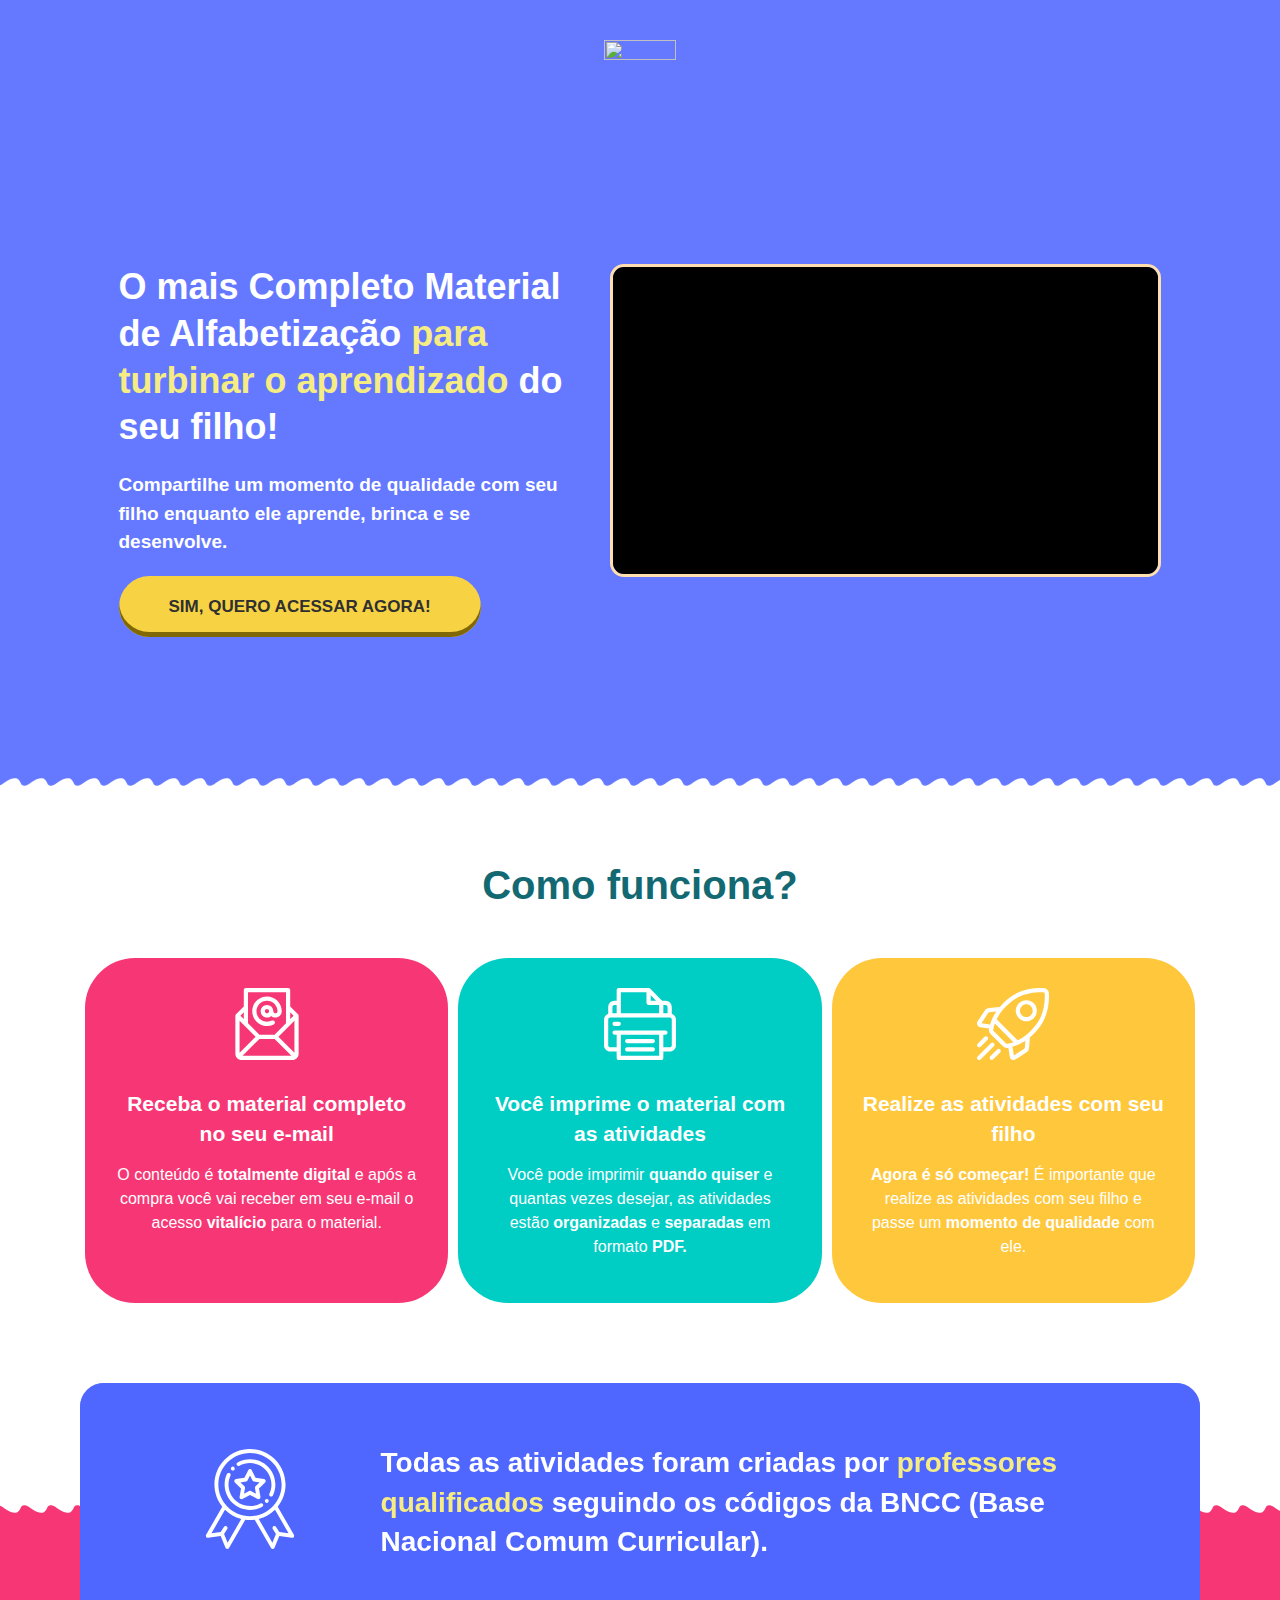
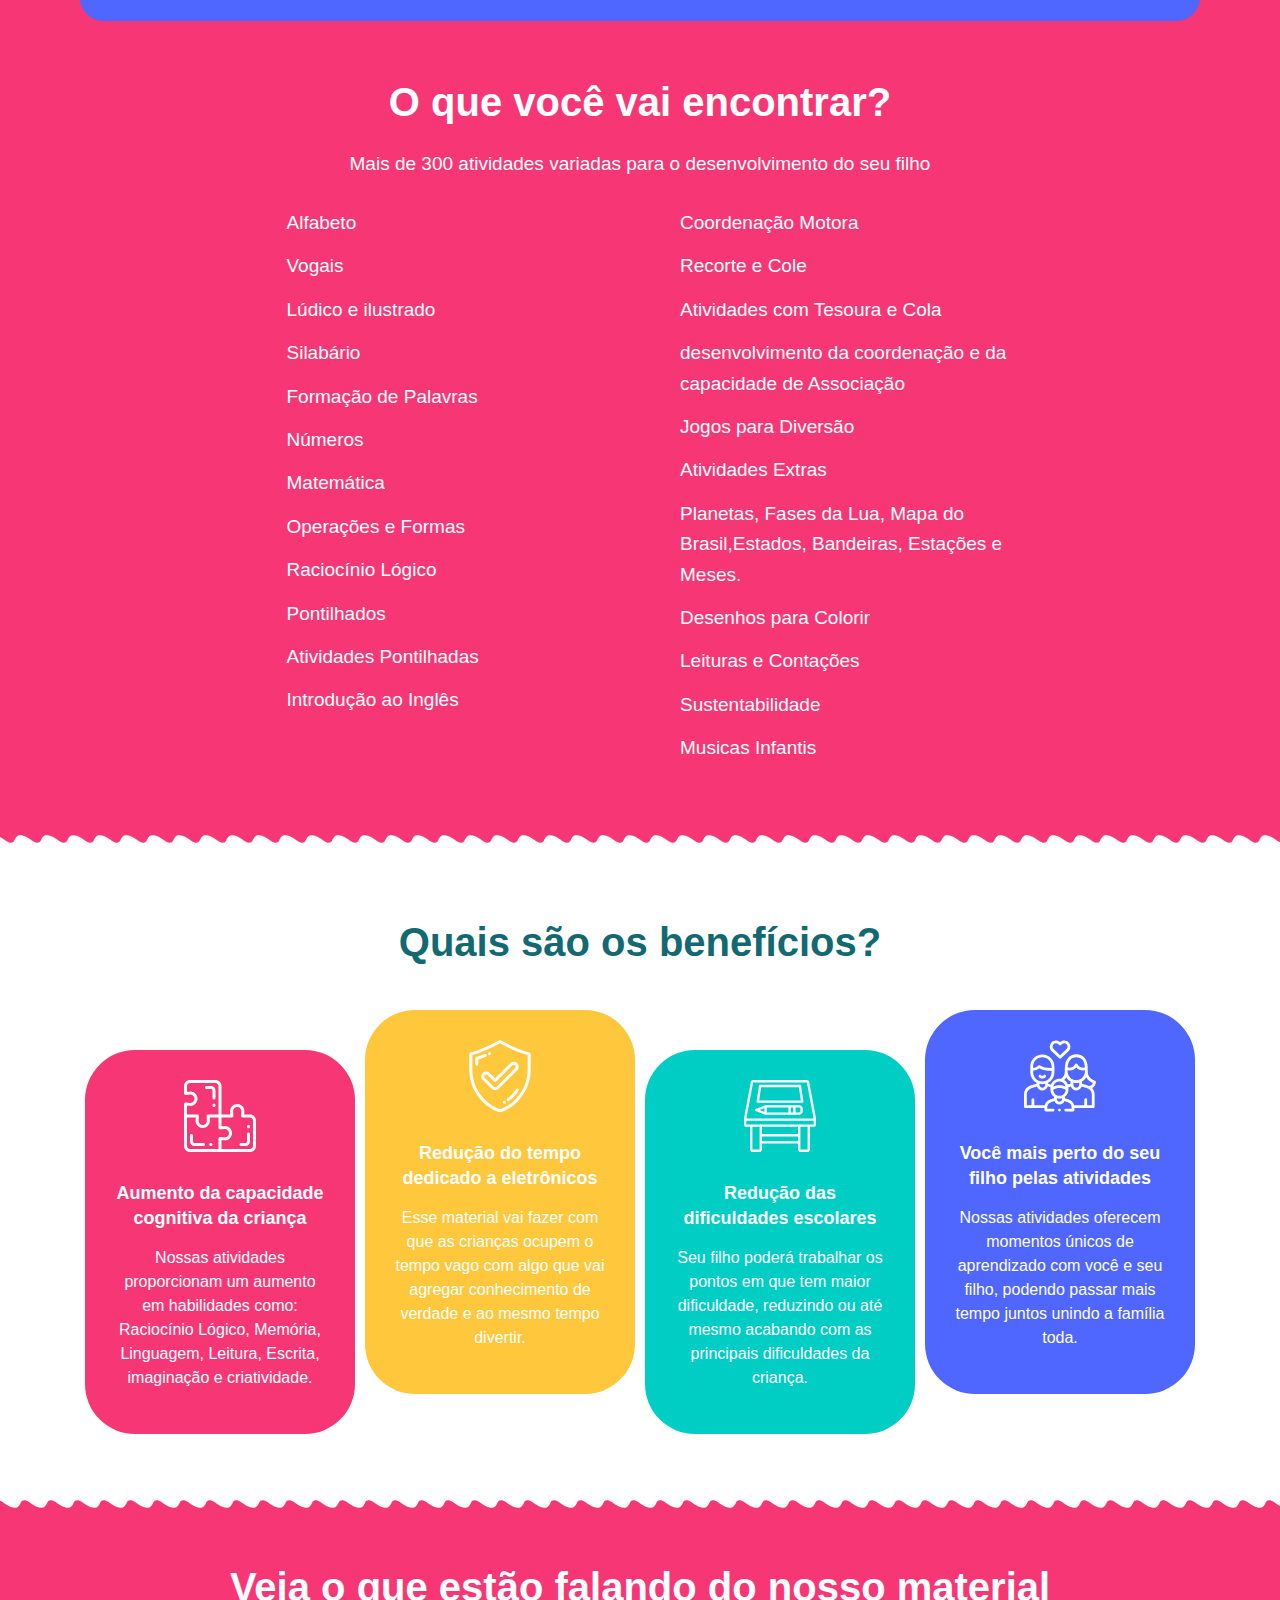
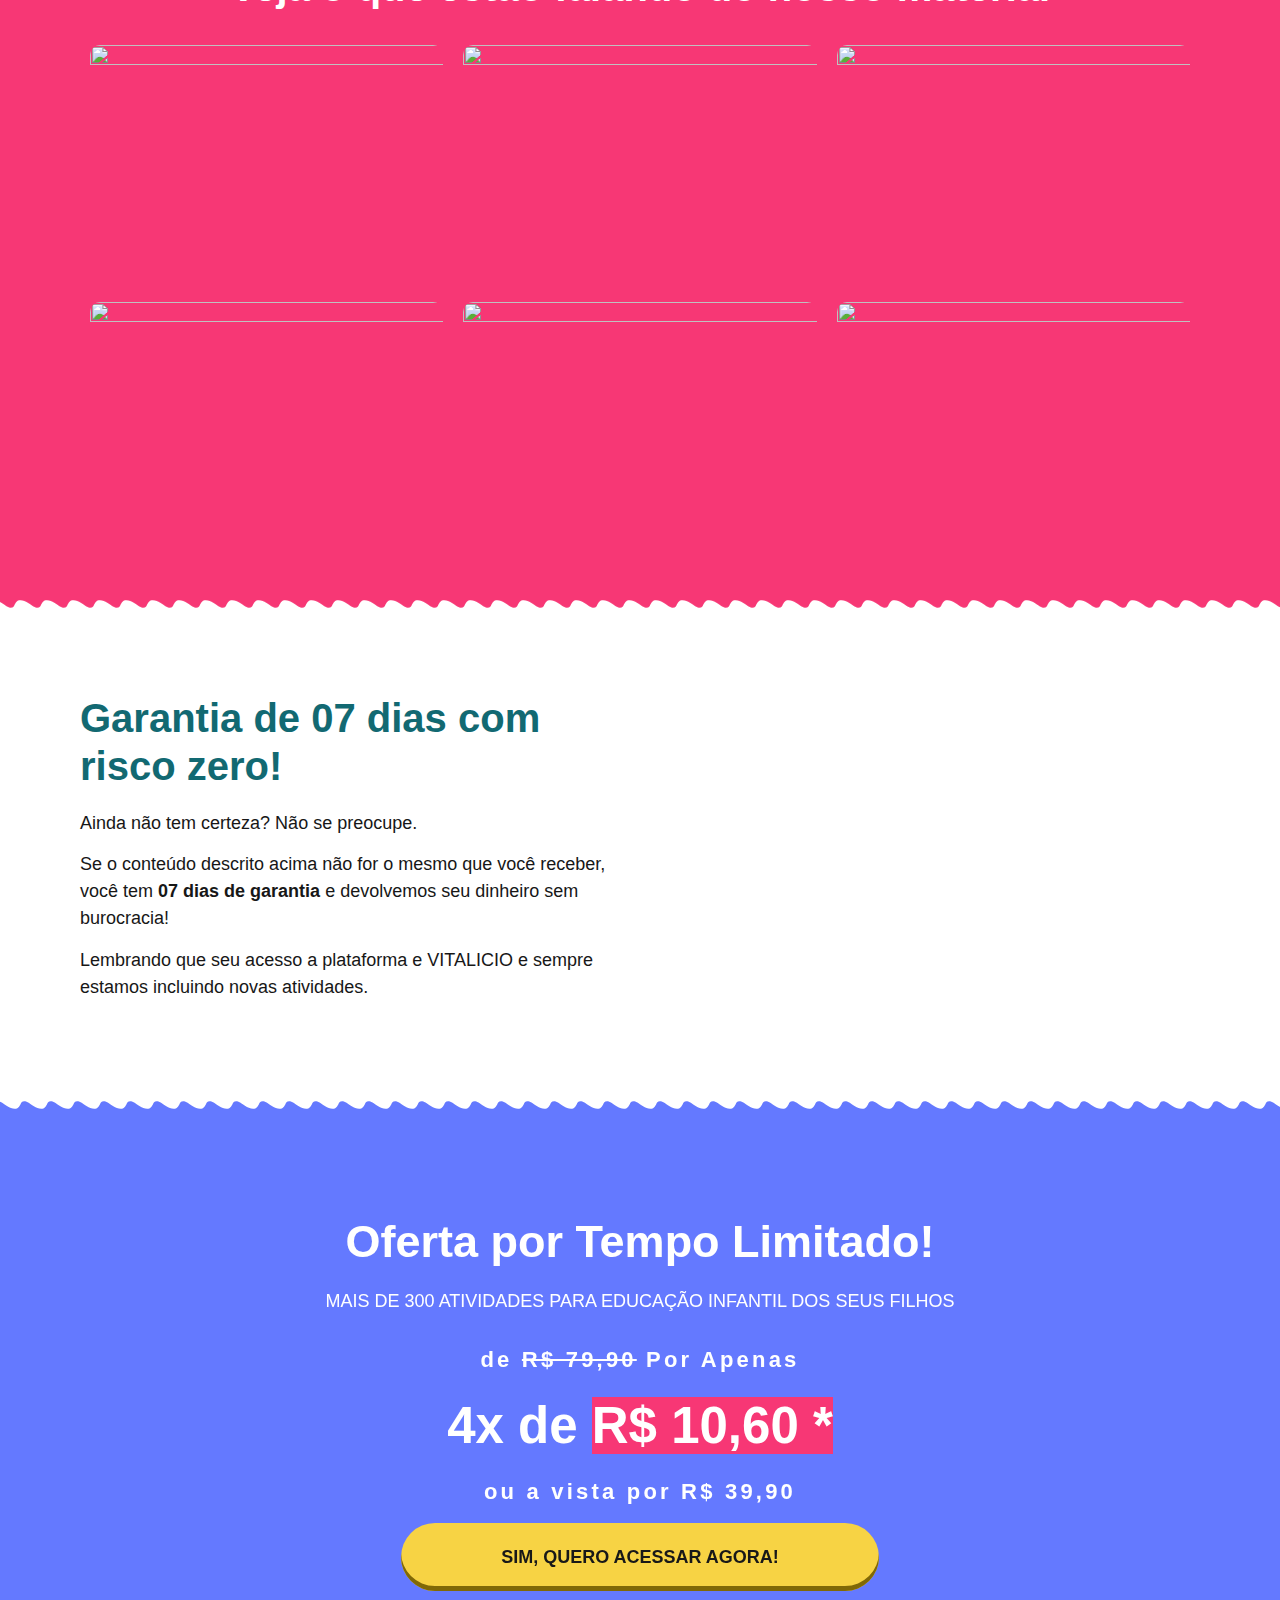
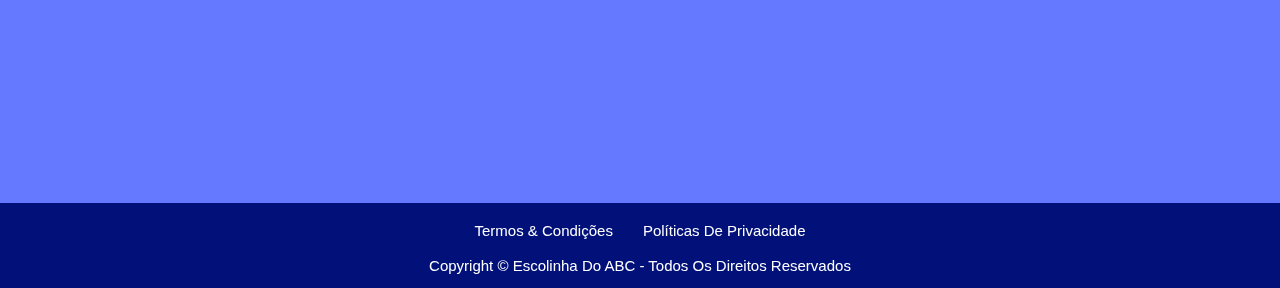
==== commit 4810daa3: "Add files via upload" ====
--- a/index.html
+++ b/index.html
@@ -1,946 +1,3286 @@
 <!DOCTYPE html>
 <!-- saved from url=(0024)https://escoladoabc.com/ -->
-<html lang="pt-BR"><head><meta http-equiv="Content-Type" content="text/html; charset=UTF-8">
-	
-		<title>Escolinha do ABC – O melhor material para turbinar o aprendizado do seu filho</title>
-<meta name="robots" content="max-image-preview:large">
+<html lang="pt-BR">
+  <head>
+    <meta http-equiv="Content-Type" content="text/html; charset=UTF-8" />
 
-	<!-- Meta Tag Manager -->
-	<meta name="facebook-domain-verification" content="gap89v2t47efn8375yi8i0ol40dauf">
-	<!-- / Meta Tag Manager -->
-<link rel="dns-prefetch" href="https://s.w.org/">
-<link rel="alternate" type="application/rss+xml" title="Feed para Escolinha do ABC »" href="https://escoladoabc.com/feed/">
-<link rel="alternate" type="application/rss+xml" title="Feed de comentários para Escolinha do ABC »" href="https://escoladoabc.com/comments/feed/">
-		<script type="text/javascript" id="www-widgetapi-script" src="./source/www-widgetapi.js.download" async=""></script><script src="./source/641677950083335" async=""></script><script src="./source/iframe_api"></script><script async="" src="./source/fbevents.js.download"></script><script type="text/javascript">
-			window._wpemojiSettings = {"baseUrl":"https:\/\/s.w.org\/images\/core\/emoji\/13.0.1\/72x72\/","ext":".png","svgUrl":"https:\/\/s.w.org\/images\/core\/emoji\/13.0.1\/svg\/","svgExt":".svg","source":{"concatemoji":"https:\/\/escoladoabc.com\/wp-includes\/js\/wp-emoji-release.min.js?ver=5.7.2"}};
-			!function(e,a,t){var n,r,o,i=a.createElement("canvas"),p=i.getContext&&i.getContext("2d");function s(e,t){var a=String.fromCharCode;p.clearRect(0,0,i.width,i.height),p.fillText(a.apply(this,e),0,0);e=i.toDataURL();return p.clearRect(0,0,i.width,i.height),p.fillText(a.apply(this,t),0,0),e===i.toDataURL()}function c(e){var t=a.createElement("script");t.src=e,t.defer=t.type="text/javascript",a.getElementsByTagName("head")[0].appendChild(t)}for(o=Array("flag","emoji"),t.supports={everything:!0,everythingExceptFlag:!0},r=0;r<o.length;r++)t.supports[o[r]]=function(e){if(!p||!p.fillText)return!1;switch(p.textBaseline="top",p.font="600 32px Arial",e){case"flag":return s([127987,65039,8205,9895,65039],[127987,65039,8203,9895,65039])?!1:!s([55356,56826,55356,56819],[55356,56826,8203,55356,56819])&&!s([55356,57332,56128,56423,56128,56418,56128,56421,56128,56430,56128,56423,56128,56447],[55356,57332,8203,56128,56423,8203,56128,56418,8203,56128,56421,8203,56128,56430,8203,56128,56423,8203,56128,56447]);case"emoji":return!s([55357,56424,8205,55356,57212],[55357,56424,8203,55356,57212])}return!1}(o[r]),t.supports.everything=t.supports.everything&&t.supports[o[r]],"flag"!==o[r]&&(t.supports.everythingExceptFlag=t.supports.everythingExceptFlag&&t.supports[o[r]]);t.supports.everythingExceptFlag=t.supports.everythingExceptFlag&&!t.supports.flag,t.DOMReady=!1,t.readyCallback=function(){t.DOMReady=!0},t.supports.everything||(n=function(){t.readyCallback()},a.addEventListener?(a.addEventListener("DOMContentLoaded",n,!1),e.addEventListener("load",n,!1)):(e.attachEvent("onload",n),a.attachEvent("onreadystatechange",function(){"complete"===a.readyState&&t.readyCallback()})),(n=t.source||{}).concatemoji?c(n.concatemoji):n.wpemoji&&n.twemoji&&(c(n.twemoji),c(n.wpemoji)))}(window,document,window._wpemojiSettings);
-		</script><script src="./source/wp-emoji-release.min.js.download" type="text/javascript" defer=""></script>
-		<style type="text/css">
-img.wp-smiley,
-img.emoji {
-	display: inline !important;
-	border: none !important;
-	box-shadow: none !important;
-	height: 1em !important;
-	width: 1em !important;
-	margin: 0 .07em !important;
-	vertical-align: -0.1em !important;
-	background: none !important;
-	padding: 0 !important;
-}
-</style>
-	<link rel="stylesheet" id="wp-block-library-css" href="./source/style.min.css" type="text/css" media="all">
-<link rel="stylesheet" id="hello-elementor-css" href="./source/style.min(1).css" type="text/css" media="all">
-<link rel="stylesheet" id="hello-elementor-theme-style-css" href="./source/theme.min.css" type="text/css" media="all">
-<link rel="stylesheet" id="elementor-icons-css" href="./source/elementor-icons.min.css" type="text/css" media="all">
-<link rel="stylesheet" id="elementor-animations-css" href="./source/animations.min.css" type="text/css" media="all">
-<link rel="stylesheet" id="elementor-frontend-css" href="./source/frontend.min.css" type="text/css" media="all">
-<style id="elementor-frontend-inline-css" type="text/css">
-@font-face{font-family:eicons;src:url(https://escoladoabc.com/wp-content/plugins/elementor/assets/lib/eicons/fonts/eicons.eot?5.10.0);src:url(https://escoladoabc.com/wp-content/plugins/elementor/assets/lib/eicons/fonts/eicons.eot?5.10.0#iefix) format("embedded-opentype"),url(https://escoladoabc.com/wp-content/plugins/elementor/assets/lib/eicons/fonts/eicons.woff2?5.10.0) format("woff2"),url(https://escoladoabc.com/wp-content/plugins/elementor/assets/lib/eicons/fonts/eicons.woff?5.10.0) format("woff"),url(https://escoladoabc.com/wp-content/plugins/elementor/assets/lib/eicons/fonts/eicons.ttf?5.10.0) format("truetype"),url(https://escoladoabc.com/wp-content/plugins/elementor/assets/lib/eicons/fonts/eicons.svg?5.10.0#eicon) format("svg");font-weight:400;font-style:normal}
-</style>
-<link rel="stylesheet" id="elementor-post-10-css" href="./source/post-10.css" type="text/css" media="all">
-<link rel="stylesheet" id="elementor-global-css" href="./source/global.css" type="text/css" media="all">
-<link rel="stylesheet" id="elementor-post-8-css" href="./source/post-8.css" type="text/css" media="all">
-<link rel="stylesheet" id="google-fonts-1-css" href="./source/css" type="text/css" media="all">
-<link rel="stylesheet" id="elementor-icons-shared-0-css" href="./source/fontawesome.min.css" type="text/css" media="all">
-<link rel="stylesheet" id="elementor-icons-fa-solid-css" href="./source/solid.min.css" type="text/css" media="all">
-<link rel="https://api.w.org/" href="https://escoladoabc.com/wp-json/"><link rel="alternate" type="application/json" href="https://escoladoabc.com/wp-json/wp/v2/pages/8"><link rel="EditURI" type="application/rsd+xml" title="RSD" href="https://escoladoabc.com/xmlrpc.php?rsd">
-<link rel="wlwmanifest" type="application/wlwmanifest+xml" href="https://escoladoabc.com/wp-includes/wlwmanifest.xml"> 
-<meta name="generator" content="WordPress 5.7.2">
-<link rel="canonical" href="https://escoladoabc.com/">
-<link rel="shortlink" href="https://escoladoabc.com/">
-<link rel="alternate" type="application/json+oembed" href="https://escoladoabc.com/wp-json/oembed/1.0/embed?url=https%3A%2F%2Fescoladoabc.com%2F">
-<link rel="alternate" type="text/xml+oembed" href="https://escoladoabc.com/wp-json/oembed/1.0/embed?url=https%3A%2F%2Fescoladoabc.com%2F&amp;format=xml">
-<link rel="icon" href="https://escoladoabc.com/wp-content/uploads/2021/06/cropped-Logo-1-32x32.png" sizes="32x32">
-<link rel="icon" href="https://escoladoabc.com/wp-content/uploads/2021/06/cropped-Logo-1-192x192.png" sizes="192x192">
-<link rel="apple-touch-icon" href="https://escoladoabc.com/wp-content/uploads/2021/06/cropped-Logo-1-180x180.png">
-<meta name="msapplication-TileImage" content="https://escoladoabc.com/wp-content/uploads/2021/06/cropped-Logo-1-270x270.png">
-	<meta name="viewport" content="width=device-width, initial-scale=1.0, viewport-fit=cover"><script data-dapp-detection="">!function(){let e=!1;function n(){if(!e){const n=document.createElement("meta");n.name="dapp-detected",document.head.appendChild(n),e=!0}}if(window.hasOwnProperty("ethereum")){if(window.__disableDappDetectionInsertion=!0,void 0===window.ethereum)return;n()}else{var t=window.ethereum;Object.defineProperty(window,"ethereum",{configurable:!0,enumerable:!1,set:function(e){window.__disableDappDetectionInsertion||n(),t=e},get:function(){if(!window.__disableDappDetectionInsertion){const e=arguments.callee;e&&e.caller&&e.caller.toString&&-1!==e.caller.toString().indexOf("getOwnPropertyNames")||n()}return t}})}}();</script></head>
-<body class="home page-template page-template-elementor_canvas page page-id-8 elementor-default elementor-template-canvas elementor-kit-10 elementor-page elementor-page-8 e--ua-blink e--ua-chrome e--ua-webkit" data-elementor-device-mode="desktop">
-			<div data-elementor-type="wp-page" data-elementor-id="8" class="elementor elementor-8" data-elementor-settings="[]">
-							<div class="elementor-section-wrap">
-							<section class="elementor-section elementor-top-section elementor-element elementor-element-2a340519 elementor-section-boxed elementor-section-height-default elementor-section-height-default" data-id="2a340519" data-element_type="section" data-settings="{&quot;background_background&quot;:&quot;classic&quot;,&quot;shape_divider_bottom&quot;:&quot;waves-pattern&quot;}">
-							<div class="elementor-background-overlay"></div>
-						<div class="elementor-shape elementor-shape-bottom" data-negative="false">
-			<svg xmlns="http://www.w3.org/2000/svg" viewBox="0 0 1047.1 3.7" preserveAspectRatio="xMidYMin slice">
-	<path class="elementor-shape-fill" d="M1047.1,0C557,0,8.9,0,0,0v1.6c0,0,0.6-1.5,2.7-0.3C3.9,2,6.1,4.1,8.3,3.5c0.9-0.2,1.5-1.9,1.5-1.9	s0.6-1.5,2.7-0.3C13.8,2,16,4.1,18.2,3.5c0.9-0.2,1.5-1.9,1.5-1.9s0.6-1.5,2.7-0.3C23.6,2,25.9,4.1,28,3.5c0.9-0.2,1.5-1.9,1.5-1.9	c0,0,0.6-1.5,2.7-0.3c1.2,0.7,3.5,2.8,5.6,2.2c0.9-0.2,1.5-1.9,1.5-1.9c0,0,0.6-1.5,2.7-0.3c1.2,0.7,3.5,2.8,5.6,2.2	c0.9-0.2,1.5-1.9,1.5-1.9s0.6-1.5,2.7-0.3c1.2,0.7,3.5,2.8,5.6,2.2c0.9-0.2,1.5-1.9,1.5-1.9s0.6-1.5,2.7-0.3C63,2,65.3,4.1,67.4,3.5	C68.3,3.3,69,1.6,69,1.6s0.6-1.5,2.7-0.3c1.2,0.7,3.5,2.8,5.6,2.2c0.9-0.2,1.5-1.9,1.5-1.9c0,0,0.6-1.5,2.7-0.3	C82.7,2,85,4.1,87.1,3.5c0.9-0.2,1.5-1.9,1.5-1.9s0.6-1.5,2.7-0.3C92.6,2,94.8,4.1,97,3.5c0.9-0.2,1.5-1.9,1.5-1.9s0.6-1.5,2.7-0.3	c1.2,0.7,3.5,2.8,5.6,2.2c0.9-0.2,1.5-1.9,1.5-1.9s0.6-1.5,2.7-0.3c1.2,0.7,3.5,2.8,5.6,2.2c0.9-0.2,1.5-1.9,1.5-1.9	c0,0,0.6-1.5,2.7-0.3c1.2,0.7,3.5,2.8,5.6,2.2c0.9-0.2,1.5-1.9,1.5-1.9c0,0,0.6-1.5,2.7-0.3c1.2,0.7,3.5,2.8,5.6,2.2	c0.9-0.2,1.5-1.9,1.5-1.9s0.6-1.5,2.7-0.3c1.2,0.7,3.5,2.8,5.6,2.2c0.9-0.2,1.5-1.9,1.5-1.9s0.6-1.5,2.7-0.3	c1.2,0.7,3.5,2.8,5.6,2.2c0.9-0.2,1.5-1.9,1.5-1.9s0.6-1.5,2.7-0.3c1.2,0.7,3.5,2.8,5.6,2.2c0.9-0.2,1.5-1.9,1.5-1.9	c0,0,0.6-1.5,2.7-0.3c1.2,0.7,3.5,2.8,5.6,2.2c0.9-0.2,1.5-1.9,1.5-1.9s0.6-1.5,2.7-0.3c1.2,0.7,3.5,2.8,5.6,2.2	c0.9-0.2,1.5-1.9,1.5-1.9s0.6-1.5,2.7-0.3c1.2,0.7,3.5,2.8,5.6,2.2c0.9-0.2,1.5-1.9,1.5-1.9s0.6-1.5,2.7-0.3	c1.2,0.7,3.5,2.8,5.6,2.2c0.9-0.2,1.5-1.9,1.5-1.9c0,0,0.6-1.5,2.7-0.3c1.2,0.7,3.5,2.8,5.6,2.2c0.9-0.2,1.5-1.9,1.5-1.9	c0,0,0.6-1.5,2.7-0.3c1.2,0.7,3.5,2.8,5.6,2.2c0.9-0.2,1.5-1.9,1.5-1.9s0.6-1.5,2.7-0.3c1.2,0.7,3.5,2.8,5.6,2.2	c0.9-0.2,1.5-1.9,1.5-1.9s0.6-1.5,2.7-0.3c1.2,0.7,3.5,2.8,5.6,2.2c0.9-0.2,1.5-1.9,1.5-1.9s0.6-1.5,2.7-0.3	c1.2,0.7,3.5,2.8,5.6,2.2c0.9-0.2,1.5-1.9,1.5-1.9c0,0,0.6-1.5,2.7-0.3c1.2,0.7,3.5,2.8,5.6,2.2c0.9-0.2,1.5-1.9,1.5-1.9	s0.6-1.5,2.7-0.3c1.2,0.7,3.5,2.8,5.6,2.2c0.9-0.2,1.5-1.9,1.5-1.9s0.6-1.5,2.7-0.3c1.2,0.7,3.5,2.8,5.6,2.2	c0.9-0.2,1.5-1.9,1.5-1.9s0.6-1.5,2.7-0.3c1.2,0.7,3.5,2.8,5.6,2.2c0.9-0.2,1.5-1.9,1.5-1.9c0,0,0.6-1.5,2.7-0.3	c1.2,0.7,3.5,2.8,5.6,2.2c0.9-0.2,1.5-1.9,1.5-1.9c0,0,0.6-1.5,2.7-0.3c1.2,0.7,3.5,2.8,5.6,2.2c0.9-0.2,1.5-1.9,1.5-1.9	s0.6-1.5,2.7-0.3c1.2,0.7,3.5,2.8,5.6,2.2c0.9-0.2,1.5-1.9,1.5-1.9s0.6-1.5,2.7-0.3c1.2,0.7,3.5,2.8,5.6,2.2	c0.9-0.2,1.5-1.9,1.5-1.9s0.6-1.5,2.7-0.3c1.2,0.7,3.5,2.8,5.6,2.2c0.9-0.2,1.5-1.9,1.5-1.9c0,0,0.6-1.5,2.7-0.3	c1.2,0.7,3.5,2.8,5.6,2.2c0.9-0.2,1.5-1.9,1.5-1.9s0.6-1.5,2.7-0.3c1.2,0.7,3.5,2.8,5.6,2.2c0.9-0.2,1.5-1.9,1.5-1.9	s0.6-1.5,2.7-0.3c1.2,0.7,3.5,2.8,5.6,2.2c0.9-0.2,1.5-1.9,1.5-1.9s0.6-1.5,2.7-0.3c1.2,0.7,3.5,2.8,5.6,2.2	c0.9-0.2,1.5-1.9,1.5-1.9c0,0,0.6-1.5,2.7-0.3c1.2,0.7,3.5,2.8,5.6,2.2c0.9-0.2,1.5-1.9,1.5-1.9c0,0,0.6-1.5,2.7-0.3	c1.2,0.7,3.5,2.8,5.6,2.2c0.9-0.2,1.5-1.9,1.5-1.9s0.6-1.5,2.7-0.3c1.2,0.7,3.5,2.8,5.6,2.2c0.9-0.2,1.5-1.9,1.5-1.9	s0.6-1.5,2.7-0.3c1.2,0.7,3.5,2.8,5.6,2.2c0.9-0.2,1.5-1.9,1.5-1.9s0.6-1.5,2.7-0.3c1.2,0.7,3.5,2.8,5.6,2.2	c0.9-0.2,1.5-1.9,1.5-1.9c0,0,0.6-1.5,2.7-0.3c1.2,0.7,3.5,2.8,5.6,2.2c0.9-0.2,1.5-1.9,1.5-1.9s0.6-1.5,2.7-0.3	c1.2,0.7,3.5,2.8,5.6,2.2c0.9-0.2,1.5-1.9,1.5-1.9s0.6-1.5,2.7-0.3c1.2,0.7,3.5,2.8,5.6,2.2c0.9-0.2,1.5-1.9,1.5-1.9	s0.6-1.5,2.7-0.3c1.2,0.7,3.5,2.8,5.6,2.2c0.9-0.2,1.5-1.9,1.5-1.9c0,0,0.6-1.5,2.7-0.3c1.2,0.7,3.5,2.8,5.6,2.2	c0.9-0.2,1.5-1.9,1.5-1.9c0,0,0.6-1.5,2.7-0.3c1.2,0.7,3.5,2.8,5.6,2.2c0.9-0.2,1.5-1.9,1.5-1.9s0.6-1.5,2.7-0.3	c1.2,0.7,3.5,2.8,5.6,2.2c0.9-0.2,1.5-1.9,1.5-1.9s0.6-1.5,2.7-0.3c1.2,0.7,3.5,2.8,5.6,2.2c0.9-0.2,1.5-1.9,1.5-1.9	s0.6-1.5,2.7-0.3c1.2,0.7,3.5,2.8,5.6,2.2c0.9-0.2,1.5-1.9,1.5-1.9c0,0,0.6-1.5,2.7-0.3c1.2,0.7,3.5,2.8,5.6,2.2	c0.9-0.2,1.5-1.9,1.5-1.9s0.6-1.5,2.7-0.3c1.2,0.7,3.5,2.8,5.6,2.2c0.9-0.2,1.5-1.9,1.5-1.9s0.6-1.5,2.7-0.3	c1.2,0.7,3.5,2.8,5.6,2.2c0.9-0.2,1.5-1.9,1.5-1.9s0.6-1.5,2.7-0.3c1.2,0.7,3.5,2.8,5.6,2.2c0.9-0.2,1.5-1.9,1.5-1.9	c0,0,0.6-1.5,2.7-0.3c1.2,0.7,3.5,2.8,5.6,2.2c0.9-0.2,1.5-1.9,1.5-1.9c0,0,0.6-1.5,2.7-0.3c1.2,0.7,3.5,2.8,5.6,2.2	c0.9-0.2,1.5-1.9,1.5-1.9s0.6-1.5,2.7-0.3c1.2,0.7,3.5,2.8,5.6,2.2c0.9-0.2,1.5-1.9,1.5-1.9s0.6-1.5,2.7-0.3	c1.2,0.7,3.5,2.8,5.6,2.2c0.9-0.2,1.5-1.9,1.5-1.9s0.6-1.5,2.7-0.3c1.2,0.7,3.5,2.8,5.6,2.2c0.9-0.2,1.5-1.9,1.5-1.9	c0,0,0.6-1.5,2.7-0.3c1.2,0.7,3.5,2.8,5.6,2.2c0.9-0.2,1.5-1.9,1.5-1.9s0.6-1.5,2.7-0.3c1.2,0.7,3.5,2.8,5.6,2.2	c0.9-0.2,1.5-1.9,1.5-1.9s0.6-1.5,2.7-0.3c1.2,0.7,3.5,2.8,5.6,2.2c0.9-0.2,1.5-1.9,1.5-1.9s0.6-1.5,2.7-0.3	c1.2,0.7,3.5,2.8,5.6,2.2c0.9-0.2,1.5-1.9,1.5-1.9c0,0,0.6-1.5,2.7-0.3c1.2,0.7,3.5,2.8,5.6,2.2c0.9-0.2,1.5-1.9,1.5-1.9	c0,0,0.6-1.5,2.7-0.3c1.2,0.7,3.5,2.8,5.6,2.2c0.9-0.2,1.5-1.9,1.5-1.9s0.6-1.5,2.7-0.3c1.2,0.7,3.5,2.8,5.6,2.2	c0.9-0.2,1.5-1.9,1.5-1.9s0.6-1.5,2.7-0.3c1.2,0.7,3.5,2.8,5.6,2.2c0.9-0.2,1.5-1.9,1.5-1.9s0.6-1.5,2.7-0.3	c1.2,0.7,3.5,2.8,5.6,2.2c0.9-0.2,1.5-1.9,1.5-1.9c0,0,0.6-1.5,2.7-0.3c1.2,0.7,3.5,2.8,5.6,2.2c0.9-0.2,1.5-1.9,1.5-1.9	s0.6-1.5,2.7-0.3c1.2,0.7,3.5,2.8,5.6,2.2c0.9-0.2,1.5-1.9,1.5-1.9s0.6-1.5,2.7-0.3c1.2,0.7,3.5,2.8,5.6,2.2	c0.9-0.2,1.5-1.9,1.5-1.9s0.6-1.5,2.7-0.3c1.2,0.7,3.5,2.8,5.6,2.2c0.9-0.2,1.5-1.9,1.5-1.9c0,0,0.6-1.5,2.7-0.3	c1.2,0.7,3.5,2.8,5.6,2.2c0.9-0.2,1.5-1.9,1.5-1.9c0,0,0.6-1.5,2.7-0.3c1.2,0.7,3.5,2.8,5.6,2.2c0.9-0.2,1.5-1.9,1.5-1.9	s0.6-1.5,2.7-0.3c1.2,0.7,3.5,2.8,5.6,2.2c0.9-0.2,1.5-1.9,1.5-1.9s0.6-1.5,2.7-0.3c1.2,0.7,3.5,2.8,5.6,2.2	c0.9-0.2,1.5-1.9,1.5-1.9s0.6-1.5,2.7-0.3c1.2,0.7,3.5,2.8,5.6,2.2c0.9-0.2,1.5-1.9,1.5-1.9c0,0,0.6-1.5,2.7-0.3	c1.2,0.7,3.5,2.8,5.6,2.2c0.9-0.2,1.5-1.9,1.5-1.9s0.6-1.5,2.7-0.3c1.2,0.7,3.5,2.8,5.6,2.2c0.9-0.2,1.5-1.9,1.5-1.9	s0.6-1.5,2.7-0.3c1.2,0.7,3.5,2.8,5.6,2.2c0.9-0.2,1.5-1.9,1.5-1.9s0.6-1.5,2.7-0.3c1.2,0.7,3.5,2.8,5.6,2.2	c0.9-0.2,1.5-1.9,1.5-1.9c0,0,0.6-1.5,2.7-0.3c1.2,0.7,3.5,2.8,5.6,2.2c0.9-0.2,1.5-1.9,1.5-1.9c0,0,0.6-1.5,2.7-0.3	c1.2,0.7,3.5,2.8,5.6,2.2c0.9-0.2,1.5-1.9,1.5-1.9s0.6-1.5,2.7-0.3c1.2,0.7,3.5,2.8,5.6,2.2c0.9-0.2,1.5-1.9,1.5-1.9	s0.6-1.5,2.7-0.3c1.2,0.7,3.5,2.8,5.6,2.2c0.9-0.2,1.5-1.9,1.5-1.9s0.6-1.5,2.7-0.3c1.2,0.7,3.5,2.8,5.6,2.2	c0.9-0.2,1.5-1.9,1.5-1.9c0,0,0.6-1.5,2.7-0.3c1.2,0.7,3.5,2.8,5.6,2.2c0.9-0.2,1.5-1.9,1.5-1.9s0.6-1.5,2.7-0.3	c1.2,0.7,3.5,2.8,5.6,2.2c0.9-0.2,1.5-1.9,1.5-1.9s0.6-1.5,2.7-0.3c1.2,0.7,3.5,2.8,5.6,2.2c0.9-0.2,1.5-1.9,1.5-1.9	s0.6-1.5,2.7-0.3c1.2,0.7,3.5,2.8,5.6,2.2c0.9-0.2,1.5-1.9,1.5-1.9c0,0,0.6-1.5,2.7-0.3c1.2,0.7,3.5,2.8,5.6,2.2	c0.9-0.2,1.5-1.9,1.5-1.9c0,0,0.6-1.5,2.7-0.3c1.2,0.7,3.5,2.8,5.6,2.2c0.9-0.2,1.5-1.9,1.5-1.9s0.6-1.5,2.7-0.3	c1.2,0.7,3.5,2.8,5.6,2.2c0.9-0.2,1.5-1.9,1.5-1.9s0.6-1.5,2.7-0.3c1.2,0.7,3.5,2.8,5.6,2.2c0.9-0.2,1.5-1.9,1.5-1.9	s0.6-1.5,2.7-0.3c1.2,0.7,3.5,2.8,5.6,2.2c0.9-0.2,1.5-1.9,1.5-1.9c0,0,0.6-1.5,2.7-0.3c1.2,0.7,3.5,2.8,5.6,2.2	c0.9-0.2,1.5-1.9,1.5-1.9s0.6-1.5,2.7-0.3c1.2,0.7,3.5,2.8,5.6,2.2c0.9-0.2,1.5-1.9,1.5-1.9s0.6-1.5,2.7-0.3	c1.2,0.7,3.5,2.8,5.6,2.2c0.9-0.2,1.5-1.9,1.5-1.9s0.6-1.5,2.7-0.3c1.2,0.7,3.5,2.8,5.6,2.2c0.9-0.2,1.5-1.9,1.5-1.9	c0,0,0.6-1.5,2.7-0.3c1.2,0.7,3.5,2.8,5.6,2.2c0.9-0.2,1.5-1.9,1.5-1.9c0,0,0.6-1.5,2.7-0.3c1.2,0.7,3.5,2.8,5.6,2.2	c0.9-0.2,1.5-1.9,1.5-1.9s0.6-1.5,2.7-0.3c1.2,0.7,3.5,2.8,5.6,2.2c0.9-0.2,1.5-1.9,1.5-1.9s0.6-1.5,2.7-0.3	c1.2,0.7,3.5,2.8,5.6,2.2c0.9-0.2,1.5-1.9,1.5-1.9s0.6-1.5,2.6-0.4V0z M2.5,1.2C2.5,1.2,2.5,1.2,2.5,1.2C2.5,1.2,2.5,1.2,2.5,1.2z M2.7,1.4c0.1,0,0.1,0.1,0.1,0.1C2.8,1.4,2.8,1.4,2.7,1.4z"></path>
-</svg>		</div>
-					<div class="elementor-container elementor-column-gap-default">
-					<div class="elementor-column elementor-col-100 elementor-top-column elementor-element elementor-element-7bfa91b5" data-id="7bfa91b5" data-element_type="column">
-			<div class="elementor-widget-wrap elementor-element-populated">
-								<div class="elementor-element elementor-element-24d2f399 elementor-widget elementor-widget-image" data-id="24d2f399" data-element_type="widget" data-widget_type="image.default">
-				<div class="elementor-widget-container">
-															<img width="800" height="475" src="./source/Logo-1-1024x608.png" class="attachment-large size-large" alt="" loading="lazy" srcset="https://escoladoabc.com/wp-content/uploads/2021/06/Logo-1-1024x608.png 1024w, https://escoladoabc.com/wp-content/uploads/2021/06/Logo-1-300x178.png 300w, https://escoladoabc.com/wp-content/uploads/2021/06/Logo-1-768x456.png 768w, https://escoladoabc.com/wp-content/uploads/2021/06/Logo-1-1536x912.png 1536w, https://escoladoabc.com/wp-content/uploads/2021/06/Logo-1-2048x1217.png 2048w" sizes="(max-width: 800px) 100vw, 800px">															</div>
-				</div>
-				<div class="elementor-element elementor-element-d2ee8c3 elementor-widget elementor-widget-html" data-id="d2ee8c3" data-element_type="widget" data-widget_type="html.default">
-				<div class="elementor-widget-container">
-			<!-- Facebook Pixel Code -->
-<script>
-!function(f,b,e,v,n,t,s)
-{if(f.fbq)return;n=f.fbq=function(){n.callMethod?
-n.callMethod.apply(n,arguments):n.queue.push(arguments)};
-if(!f._fbq)f._fbq=n;n.push=n;n.loaded=!0;n.version='2.0';
-n.queue=[];t=b.createElement(e);t.async=!0;
-t.src=v;s=b.getElementsByTagName(e)[0];
-s.parentNode.insertBefore(t,s)}(window, document,'script',
-'https://connect.facebook.net/en_US/fbevents.js');
-fbq('init', '641677950083335');
-fbq('track', 'PageView');
-</script>
-<noscript><img height="1" width="1" style="display:none"
-src="https://www.facebook.com/tr?id=641677950083335&ev=PageView&noscript=1"
-/></noscript>
-<!-- End Facebook Pixel Code -->		</div>
-				</div>
-				<section class="elementor-section elementor-inner-section elementor-element elementor-element-4f2aa567 elementor-reverse-mobile elementor-section-boxed elementor-section-height-default elementor-section-height-default" data-id="4f2aa567" data-element_type="section">
-						<div class="elementor-container elementor-column-gap-default">
-					<div class="elementor-column elementor-col-50 elementor-inner-column elementor-element elementor-element-40498680" data-id="40498680" data-element_type="column">
-			<div class="elementor-widget-wrap elementor-element-populated">
-								<div class="elementor-element elementor-element-1c7a5973 elementor-widget elementor-widget-heading" data-id="1c7a5973" data-element_type="widget" data-widget_type="heading.default">
-				<div class="elementor-widget-container">
-			<h1 class="elementor-heading-title elementor-size-default">O mais Completo Material de Alfabetização <span style="color:#F5EC84">para turbinar o aprendizado</span> do seu filho!</h1>		</div>
-				</div>
-				<div class="elementor-element elementor-element-345cdbc8 elementor-widget elementor-widget-text-editor" data-id="345cdbc8" data-element_type="widget" data-widget_type="text-editor.default">
-				<div class="elementor-widget-container">
-								<p>Compartilhe um momento de qualidade com seu filho enquanto ele aprende, brinca e se desenvolve.</p>						</div>
-				</div>
-				<div class="elementor-element elementor-element-74ba2f60 elementor-align-left elementor-mobile-align-justify elementor-widget elementor-widget-button" data-id="74ba2f60" data-element_type="widget" data-widget_type="button.default">
-				<div class="elementor-widget-container">
-					<div class="elementor-button-wrapper">
-			<a href="https://pay.hotmart.com/Q55441487N" class="elementor-button-link elementor-button elementor-size-sm elementor-animation-bob" role="button">
-						<span class="elementor-button-content-wrapper">
-						<span class="elementor-button-text">SIM, QUERO ACESSAR AGORA!</span>
-		</span>
-					</a>
-		</div>
-				</div>
-				</div>
-					</div>
-		</div>
-				<div class="elementor-column elementor-col-50 elementor-inner-column elementor-element elementor-element-37361e3f" data-id="37361e3f" data-element_type="column">
-			<div class="elementor-widget-wrap elementor-element-populated">
-								<div class="elementor-element elementor-element-c4749c elementor-aspect-ratio-169 elementor-widget elementor-widget-video" data-id="c4749c" data-element_type="widget" data-settings="{&quot;youtube_url&quot;:&quot;https:\/\/youtu.be\/NmkRBurDxZg&quot;,&quot;video_type&quot;:&quot;youtube&quot;,&quot;controls&quot;:&quot;yes&quot;,&quot;aspect_ratio&quot;:&quot;169&quot;}" data-widget_type="video.default">
-				<div class="elementor-widget-container">
-					<div class="elementor-wrapper elementor-fit-aspect-ratio elementor-open-inline">
-			<iframe class="elementor-video" frameborder="0" allowfullscreen="1" allow="accelerometer; autoplay; clipboard-write; encrypted-media; gyroscope; picture-in-picture" title="YouTube video player" width="640" height="360" src="./source/NmkRBurDxZg.html" id="widget2"></iframe>		</div>
-				</div>
-				</div>
-					</div>
-		</div>
-							</div>
-		</section>
-					</div>
-		</div>
-							</div>
-		</section>
-				<section class="elementor-section elementor-top-section elementor-element elementor-element-136a2202 elementor-section-boxed elementor-section-height-default elementor-section-height-default" data-id="136a2202" data-element_type="section" data-settings="{&quot;background_background&quot;:&quot;classic&quot;}">
-							<div class="elementor-background-overlay"></div>
-							<div class="elementor-container elementor-column-gap-default">
-					<div class="elementor-column elementor-col-100 elementor-top-column elementor-element elementor-element-6e8ad103" data-id="6e8ad103" data-element_type="column">
-			<div class="elementor-widget-wrap elementor-element-populated">
-								<section class="elementor-section elementor-inner-section elementor-element elementor-element-6174329c elementor-section-boxed elementor-section-height-default elementor-section-height-default" data-id="6174329c" data-element_type="section">
-						<div class="elementor-container elementor-column-gap-default">
-					<div class="elementor-column elementor-col-100 elementor-inner-column elementor-element elementor-element-5c45977e" data-id="5c45977e" data-element_type="column">
-			<div class="elementor-widget-wrap elementor-element-populated">
-								<div class="elementor-element elementor-element-113d0e6c elementor-widget elementor-widget-heading" data-id="113d0e6c" data-element_type="widget" data-widget_type="heading.default">
-				<div class="elementor-widget-container">
-			<h2 class="elementor-heading-title elementor-size-default">Como funciona?</h2>		</div>
-				</div>
-					</div>
-		</div>
-							</div>
-		</section>
-				<section class="elementor-section elementor-inner-section elementor-element elementor-element-1f2e61d7 elementor-section-boxed elementor-section-height-default elementor-section-height-default" data-id="1f2e61d7" data-element_type="section">
-							<div class="elementor-background-overlay"></div>
-							<div class="elementor-container elementor-column-gap-default">
-					<div class="elementor-column elementor-col-33 elementor-inner-column elementor-element elementor-element-7be12823" data-id="7be12823" data-element_type="column" data-settings="{&quot;background_background&quot;:&quot;classic&quot;}">
-			<div class="elementor-widget-wrap elementor-element-populated">
-					<div class="elementor-background-overlay"></div>
-								<div class="elementor-element elementor-element-6fd538c4 elementor-view-default elementor-widget elementor-widget-icon" data-id="6fd538c4" data-element_type="widget" data-widget_type="icon.default">
-				<div class="elementor-widget-container">
-					<div class="elementor-icon-wrapper">
-			<div class="elementor-icon elementor-animation-grow-rotate">
-			<svg xmlns="http://www.w3.org/2000/svg" xmlns:xlink="http://www.w3.org/1999/xlink" id="Capa_1" x="0px" y="0px" viewBox="0 0 512 512" style="enable-background:new 0 0 512 512;" xml:space="preserve">
-<g>
-	<g>
-		<path d="M256,60c-57.897,0-105,47.103-105,105c0,35.943,18.126,69.015,48.487,88.467c31.003,19.863,69.06,21.974,104.426,5.703    c7.525-3.462,10.82-12.37,7.357-19.896c-3.462-7.525-12.369-10.82-19.896-7.358c-25.86,11.898-53.454,10.545-75.703-3.709    C193.961,214.298,181,190.669,181,165c0-41.355,33.645-75,75-75s75,33.645,75,75c0,8.271-6.729,15-15,15    c-7.558,0-14.618-5.732-14.998-14.772C301.001,165.152,301,165.076,301,165c0-24.813-20.187-45-45-45s-45,20.187-45,45    s20.187,45,45,45c11.516,0,22.031-4.353,29.999-11.494C293.966,205.648,304.483,210,316,210c24.813,0,45-20.187,45-45    C361,107.103,313.897,60,256,60z M270.789,167.406C269.631,174.535,263.45,180,256,180c-8.271,0-15-6.729-15-15s6.729-15,15-15    c7.691,0,14.04,5.82,14.895,13.285C270.671,164.648,270.634,166.035,270.789,167.406z"></path>
-	</g>
-</g>
-<g>
-	<g>
-		<path d="M480.999,196.976c-0.004-3.879-1.566-7.756-4.393-10.583L421,130.787V15c0-8.284-6.716-15-15-15H106    c-8.284,0-15,6.716-15,15v115.787l-55.606,55.606c-0.052,0.052-0.096,0.11-0.147,0.163c-2.811,2.896-4.24,6.709-4.246,10.42    c0,0.01-0.001,0.019-0.001,0.029V467c0,24.845,20.216,45,45,45h360c24.839,0,45-20.207,45-45V197.005    C481,196.995,480.999,196.986,480.999,196.976z M421,173.213L444.787,197L421,220.787V173.213z M121,137.005    c0-0.003,0-0.007,0-0.01V30h270v106.995c0,0.003,0,0.007,0,0.01v113.782L309.787,332H202.213L121,250.787V137.005z M91,173.213    v47.574L67.213,197L91,173.213z M61,460.787V233.213L174.787,347L61,460.787z M82.214,482l119.999-120h107.574l119.999,120H82.214    z M451,460.787L337.213,347L451,233.213V460.787z"></path>
-	</g>
-</g>
-<g>
-</g>
-<g>
-</g>
-<g>
-</g>
-<g>
-</g>
-<g>
-</g>
-<g>
-</g>
-<g>
-</g>
-<g>
-</g>
-<g>
-</g>
-<g>
-</g>
-<g>
-</g>
-<g>
-</g>
-<g>
-</g>
-<g>
-</g>
-<g>
-</g>
-</svg>			</div>
-		</div>
-				</div>
-				</div>
-				<div class="elementor-element elementor-element-3fc0e4c4 elementor-widget elementor-widget-heading" data-id="3fc0e4c4" data-element_type="widget" data-widget_type="heading.default">
-				<div class="elementor-widget-container">
-			<h2 class="elementor-heading-title elementor-size-default">Receba o material completo no seu e-mail</h2>		</div>
-				</div>
-				<div class="elementor-element elementor-element-16b8a5a6 elementor-widget elementor-widget-text-editor" data-id="16b8a5a6" data-element_type="widget" data-widget_type="text-editor.default">
-				<div class="elementor-widget-container">
-								<p>O conteúdo é <strong>totalmente digital</strong> e após a compra você vai receber em seu e-mail o acesso <strong>vitalício</strong> para o material.</p>						</div>
-				</div>
-					</div>
-		</div>
-				<div class="elementor-column elementor-col-33 elementor-inner-column elementor-element elementor-element-5cc8e283" data-id="5cc8e283" data-element_type="column" data-settings="{&quot;background_background&quot;:&quot;classic&quot;}">
-			<div class="elementor-widget-wrap elementor-element-populated">
-					<div class="elementor-background-overlay"></div>
-								<div class="elementor-element elementor-element-1a6a66e elementor-view-default elementor-widget elementor-widget-icon" data-id="1a6a66e" data-element_type="widget" data-widget_type="icon.default">
-				<div class="elementor-widget-container">
-					<div class="elementor-icon-wrapper">
-			<div class="elementor-icon elementor-animation-grow-rotate">
-			<svg xmlns="http://www.w3.org/2000/svg" xmlns:xlink="http://www.w3.org/1999/xlink" id="Capa_1" x="0px" y="0px" viewBox="0 0 512 512" style="enable-background:new 0 0 512 512;" xml:space="preserve">
-<g>
-	<g>
-		<path d="M482,182.58V135c0-24.813-20.187-45-45-45h-23.787L327.617,4.404c-0.018-0.018-0.039-0.035-0.057-0.054    c-2.659-2.638-6.352-4.277-10.328-4.339C317.154,0.01,317.079,0,317.001,0H105c-8.284,0-15,6.716-15,15v75H75    c-24.813,0-45,20.187-45,45v47.58C12.541,188.772,0,205.445,0,225v182c0,24.813,20.187,45,45,45h45v45c0,8.284,6.716,15,15,15h302    c8.284,0,15-6.716,15-15v-45h45c24.813,0,45-20.187,45-45V225C512,205.445,499.459,188.772,482,182.58z M422,120h15    c8.271,0,15,6.729,15,15v45h-30V120z M332,51.213L370.787,90H332V51.213z M120,30h182v75c0,8.284,6.716,15,15,15h75v60H120V30z     M60,135c0-8.271,6.729-15,15-15h15v60H60V135z M392,482H120V332h272V482z M482,407c0,8.271-6.729,15-15,15h-45v-90h15    c8.284,0,15-6.716,15-15s-6.716-15-15-15c-12.246,0-344.772,0-362,0c-8.284,0-15,6.716-15,15s6.716,15,15,15h15v90H45    c-8.271,0-15-6.729-15-15V225c0-8.271,6.729-15,15-15c18.142,0,401.331,0,422,0c8.271,0,15,6.729,15,15V407z"></path>
-	</g>
-</g>
-<g>
-	<g>
-		<path d="M347,362H165c-8.284,0-15,6.716-15,15s6.716,15,15,15h182c8.284,0,15-6.716,15-15S355.284,362,347,362z"></path>
-	</g>
-</g>
-<g>
-	<g>
-		<path d="M347,422H165c-8.284,0-15,6.716-15,15s6.716,15,15,15h182c8.284,0,15-6.716,15-15S355.284,422,347,422z"></path>
-	</g>
-</g>
-<g>
-	<g>
-		<path d="M105,240H75c-8.284,0-15,6.716-15,15s6.716,15,15,15h30c8.284,0,15-6.716,15-15S113.284,240,105,240z"></path>
-	</g>
-</g>
-<g>
-</g>
-<g>
-</g>
-<g>
-</g>
-<g>
-</g>
-<g>
-</g>
-<g>
-</g>
-<g>
-</g>
-<g>
-</g>
-<g>
-</g>
-<g>
-</g>
-<g>
-</g>
-<g>
-</g>
-<g>
-</g>
-<g>
-</g>
-<g>
-</g>
-</svg>			</div>
-		</div>
-				</div>
-				</div>
-				<div class="elementor-element elementor-element-54a6b526 elementor-widget elementor-widget-heading" data-id="54a6b526" data-element_type="widget" data-widget_type="heading.default">
-				<div class="elementor-widget-container">
-			<h2 class="elementor-heading-title elementor-size-default">Você imprime o material com as atividades</h2>		</div>
-				</div>
-				<div class="elementor-element elementor-element-6655b314 elementor-widget elementor-widget-text-editor" data-id="6655b314" data-element_type="widget" data-widget_type="text-editor.default">
-				<div class="elementor-widget-container">
-								<p>Você pode imprimir <strong>quando quiser</strong> e quantas vezes desejar, as atividades estão <b class="medium-b">organizadas</b>&nbsp;e&nbsp;<b class="medium-b">separadas</b>&nbsp;em formato&nbsp;<b class="medium-b">PDF.</b></p>						</div>
-				</div>
-					</div>
-		</div>
-				<div class="elementor-column elementor-col-33 elementor-inner-column elementor-element elementor-element-73cfeddf" data-id="73cfeddf" data-element_type="column" data-settings="{&quot;background_background&quot;:&quot;classic&quot;}">
-			<div class="elementor-widget-wrap elementor-element-populated">
-					<div class="elementor-background-overlay"></div>
-								<div class="elementor-element elementor-element-7c50d576 elementor-view-default elementor-widget elementor-widget-icon" data-id="7c50d576" data-element_type="widget" data-widget_type="icon.default">
-				<div class="elementor-widget-container">
-					<div class="elementor-icon-wrapper">
-			<div class="elementor-icon elementor-animation-grow-rotate">
-			<svg xmlns="http://www.w3.org/2000/svg" id="Capa_1" height="512" viewBox="0 0 512 512" width="512"><path d="m511.4 38.222c-1.109-20.338-17.284-36.511-37.622-37.621-41.038-2.242-121.342-.061-198.13 39.656-39.145 20.248-80.545 54.577-113.584 94.185-.407.488-.803.979-1.207 1.468l-74.98 5.792c-12.342.954-23.335 7.423-30.161 17.747l-51.154 77.372c-5.177 7.83-6 17.629-2.203 26.212 3.798 8.584 11.602 14.566 20.877 16.003l63.171 9.784c-.223 1.228-.447 2.455-.652 3.683-2.103 12.58 2.065 25.514 11.151 34.599l87.992 87.993c7.533 7.533 17.712 11.686 28.142 11.686 2.148 0 4.308-.177 6.458-.536 1.228-.205 2.455-.429 3.683-.652l9.784 63.172c1.437 9.275 7.419 17.08 16.001 20.877 3.571 1.58 7.35 2.36 11.112 2.36 5.283-.001 10.529-1.539 15.101-4.562l77.372-51.155c10.325-6.827 16.793-17.82 17.745-30.161l5.792-74.979c.489-.404.981-.8 1.469-1.207 39.609-33.039 73.939-74.439 94.186-113.585 39.719-76.791 41.896-157.096 39.657-198.131zm-175.394 393.037-74.011 48.933-9.536-61.565c31.28-9.197 62.223-23.927 91.702-43.66l-3.773 48.845c-.235 3.047-1.833 5.762-4.382 7.447zm-129.895-37.377-87.993-87.993c-2.245-2.246-3.283-5.401-2.774-8.44 2.616-15.643 6.681-30.534 11.713-44.562l132.028 132.028c-16.848 6.035-31.939 9.635-44.534 11.741-3.044.506-6.195-.529-8.44-2.774zm-117.923-222.269 48.844-3.773c-19.734 29.479-34.464 60.422-43.661 91.702l-61.564-9.535 48.934-74.012c1.686-2.55 4.401-4.147 7.447-4.382zm270.155 155.286c-24.233 20.213-47.756 34.833-69.438 45.412l-149.221-149.221c13.858-28.304 30.771-51.873 45.417-69.431 30.575-36.655 68.602-68.276 104.331-86.756 70.474-36.453 144.725-38.416 182.713-36.348 5.028.274 9.027 4.273 9.301 9.302 2.071 37.988.104 112.238-36.349 182.713-18.479 35.728-50.1 73.754-86.754 104.329z"></path><path d="m350.721 236.243c19.202-.002 38.412-7.312 53.031-21.931 14.166-14.165 21.966-32.999 21.966-53.031s-7.801-38.866-21.966-53.031c-29.242-29.243-76.822-29.241-106.062 0-14.166 14.165-21.967 32.999-21.967 53.031s7.802 38.866 21.967 53.031c14.622 14.622 33.822 21.933 53.031 21.931zm-31.82-106.781c8.772-8.773 20.295-13.159 31.818-13.159 11.524 0 23.047 4.386 31.819 13.159 8.499 8.499 13.179 19.799 13.179 31.818s-4.68 23.32-13.179 31.819c-17.544 17.545-46.093 17.544-63.638 0-8.499-8.499-13.18-19.799-13.18-31.818s4.682-23.32 13.181-31.819z"></path><path d="m15.301 421.938c3.839 0 7.678-1.464 10.606-4.394l48.973-48.973c5.858-5.858 5.858-15.355 0-21.213-5.857-5.858-15.355-5.858-21.213 0l-48.972 48.973c-5.858 5.858-5.858 15.355 0 21.213 2.928 2.929 6.767 4.394 10.606 4.394z"></path><path d="m119.761 392.239c-5.857-5.858-15.355-5.858-21.213 0l-94.154 94.155c-5.858 5.858-5.858 15.355 0 21.213 2.929 2.929 6.767 4.393 10.606 4.393s7.678-1.464 10.606-4.394l94.154-94.154c5.859-5.858 5.859-15.355.001-21.213z"></path><path d="m143.429 437.12-48.973 48.973c-5.858 5.858-5.858 15.355 0 21.213 2.929 2.929 6.768 4.394 10.606 4.394s7.678-1.464 10.606-4.394l48.973-48.973c5.858-5.858 5.858-15.355 0-21.213-5.857-5.858-15.355-5.858-21.212 0z"></path></svg>			</div>
-		</div>
-				</div>
-				</div>
-				<div class="elementor-element elementor-element-3fde3674 elementor-widget elementor-widget-heading" data-id="3fde3674" data-element_type="widget" data-widget_type="heading.default">
-				<div class="elementor-widget-container">
-			<h2 class="elementor-heading-title elementor-size-default">Realize as atividades com seu filho</h2>		</div>
-				</div>
-				<div class="elementor-element elementor-element-3f3ddff elementor-widget elementor-widget-text-editor" data-id="3f3ddff" data-element_type="widget" data-widget_type="text-editor.default">
-				<div class="elementor-widget-container">
-								<p><strong>Agora é só começar!</strong> É importante que realize as atividades com seu filho e passe um <strong>momento de qualidade</strong> com ele.</p>						</div>
-				</div>
-					</div>
-		</div>
-							</div>
-		</section>
-					</div>
-		</div>
-							</div>
-		</section>
-				<section class="elementor-section elementor-top-section elementor-element elementor-element-24c609e9 elementor-section-boxed elementor-section-height-default elementor-section-height-default" data-id="24c609e9" data-element_type="section" data-settings="{&quot;background_background&quot;:&quot;classic&quot;}">
-						<div class="elementor-container elementor-column-gap-default">
-					<div class="elementor-column elementor-col-100 elementor-top-column elementor-element elementor-element-875faf3" data-id="875faf3" data-element_type="column">
-			<div class="elementor-widget-wrap elementor-element-populated">
-								<section class="elementor-section elementor-inner-section elementor-element elementor-element-293b1172 elementor-section-boxed elementor-section-height-default elementor-section-height-default" data-id="293b1172" data-element_type="section" data-settings="{&quot;background_background&quot;:&quot;classic&quot;}">
-							<div class="elementor-background-overlay"></div>
-							<div class="elementor-container elementor-column-gap-default">
-					<div class="elementor-column elementor-col-50 elementor-inner-column elementor-element elementor-element-5e44d18a" data-id="5e44d18a" data-element_type="column">
-			<div class="elementor-widget-wrap elementor-element-populated">
-								<div class="elementor-element elementor-element-5b386758 elementor-view-default elementor-widget elementor-widget-icon" data-id="5b386758" data-element_type="widget" data-widget_type="icon.default">
-				<div class="elementor-widget-container">
-					<div class="elementor-icon-wrapper">
-			<div class="elementor-icon">
-			<svg xmlns="http://www.w3.org/2000/svg" xmlns:xlink="http://www.w3.org/1999/xlink" id="Capa_1" x="0px" y="0px" viewBox="0 0 511.997 511.997" style="enable-background:new 0 0 511.997 511.997;" xml:space="preserve">
-<g>
-	<g>
-		<path d="M335.99,160.828c-1.177-3.62-4.308-6.257-8.074-6.804l-43.503-6.31L264.948,108.3c-1.686-3.412-5.161-5.572-8.966-5.572    h-0.002c-3.807,0.001-7.282,2.163-8.966,5.577l-19.443,39.424l-43.5,6.333c-3.767,0.548-6.895,3.188-8.07,6.808    s-0.193,7.594,2.533,10.25l31.486,30.675l-7.419,43.327c-0.643,3.752,0.901,7.543,3.981,9.78c1.742,1.265,3.804,1.908,5.876,1.908    c1.592,0,3.191-0.38,4.655-1.15l38.903-20.466l38.914,20.445c3.369,1.771,7.452,1.475,10.531-0.764    c3.079-2.238,4.62-6.03,3.976-9.781l-7.442-43.323l31.47-30.691C336.188,168.422,337.167,164.448,335.99,160.828z     M284.266,191.124c-2.356,2.298-3.431,5.608-2.874,8.852l4.902,28.535l-25.631-13.466c-2.913-1.531-6.394-1.53-9.307,0.002    l-25.624,13.48l4.887-28.538c0.556-3.244-0.521-6.554-2.878-8.851l-20.738-20.204l28.651-4.171    c3.257-0.474,6.072-2.521,7.528-5.472l12.806-25.966l12.821,25.96c1.458,2.951,4.274,4.996,7.531,5.468l28.653,4.156    L284.266,191.124z"></path>
-	</g>
-</g>
-<g>
-	<g>
-		<path d="M480.738,439.367l-82.656-143.77c24.961-31.158,39.916-70.661,39.916-113.597c0-100.355-81.645-182-182-182    s-182,81.645-182,182c0,42.936,14.954,82.439,39.916,113.597l-82.656,143.77c-1.898,3.302-1.756,7.396,0.367,10.559    c2.123,3.162,5.862,4.844,9.633,4.337l64.513-8.663l24.754,60.201c1.45,3.525,4.778,5.92,8.582,6.174    c0.224,0.015,0.447,0.022,0.669,0.022c3.555,0,6.864-1.893,8.658-5l83.443-144.527c0.013-0.022,0.022-0.045,0.035-0.068    c7.884,1.047,15.922,1.597,24.088,1.597s16.204-0.55,24.088-1.597c0.013,0.022,0.022,0.045,0.035,0.068l83.443,144.527    c1.794,3.107,5.104,5,8.658,5c0.222,0,0.445-0.007,0.669-0.022c3.804-0.254,7.132-2.649,8.582-6.174L406.23,445.6l64.513,8.663    c3.779,0.507,7.51-1.175,9.633-4.337C482.493,446.763,482.636,442.669,480.738,439.367z M141.284,479.379l-18.02-43.822    l16.171-26.389c2.886-4.709,1.408-10.866-3.301-13.751s-10.866-1.408-13.751,3.301l-16.341,26.666l-47.33,6.355l69.276-120.496    c22.692,22.477,51.248,39.04,83.144,47.156L141.284,479.379z M255.997,344c-89.327,0-162-72.673-162-162s72.673-162,162-162    s162,72.673,162,162S345.324,344,255.997,344z M405.953,425.384l-16.341-26.666c-2.885-4.709-9.042-6.188-13.751-3.301    c-4.709,2.886-6.187,9.042-3.301,13.751l16.171,26.389l-18.02,43.822l-69.848-120.98c31.896-8.116,60.453-24.679,83.144-47.156    l69.276,120.496L405.953,425.384z"></path>
-	</g>
-</g>
-<g>
-	<g>
-		<path d="M255.997,52c-22.316,0-44.333,5.752-63.672,16.636c-4.813,2.708-6.519,8.806-3.811,13.619s8.806,6.521,13.619,3.811    C218.484,76.864,237.11,72,255.997,72c60.654,0,110,49.346,110,110c0,16.574-3.591,32.499-10.673,47.332    c-2.379,4.984-0.268,10.953,4.716,13.333c1.391,0.664,2.857,0.978,4.302,0.978c3.732,0,7.315-2.101,9.031-5.694    c8.376-17.545,12.624-36.369,12.624-55.949C385.997,110.318,327.68,52,255.997,52z"></path>
-	</g>
-</g>
-<g>
-	<g>
-		<path d="M349.05,258.422c-3.963-3.846-10.294-3.751-14.14,0.212l-0.222,0.228c-3.858,3.951-3.783,10.283,0.168,14.141    c1.945,1.899,4.466,2.845,6.985,2.845c2.599,0,5.197-1.007,7.156-3.014l0.264-0.271C353.108,268.6,353.013,262.269,349.05,258.422    z"></path>
-	</g>
-</g>
-<g>
-	<g>
-		<path d="M322.586,282.345c-2.665-4.837-8.747-6.598-13.584-3.932C292.871,287.302,274.542,292,255.997,292    c-60.654,0-110-49.346-110-110c0-15.889,3.311-31.213,9.84-45.546c2.29-5.026,0.071-10.956-4.955-13.246    c-5.026-2.289-10.956-0.071-13.246,4.955c-7.724,16.954-11.64,35.067-11.64,53.837c0,71.682,58.318,130,130,130    c21.911,0,43.578-5.557,62.658-16.071C323.491,293.263,325.252,287.182,322.586,282.345z"></path>
-	</g>
-</g>
-<g>
-	<g>
-		<path d="M174.999,92.899c-4.041-3.765-10.369-3.539-14.133,0.501l-0.222,0.239c-3.75,4.054-3.505,10.381,0.549,14.131    c1.923,1.78,4.358,2.66,6.788,2.66c2.69,0,5.372-1.079,7.343-3.209l0.176-0.189C179.264,102.991,179.04,96.663,174.999,92.899z"></path>
-	</g>
-</g>
-<g>
-</g>
-<g>
-</g>
-<g>
-</g>
-<g>
-</g>
-<g>
-</g>
-<g>
-</g>
-<g>
-</g>
-<g>
-</g>
-<g>
-</g>
-<g>
-</g>
-<g>
-</g>
-<g>
-</g>
-<g>
-</g>
-<g>
-</g>
-<g>
-</g>
-</svg>			</div>
-		</div>
-				</div>
-				</div>
-					</div>
-		</div>
-				<div class="elementor-column elementor-col-50 elementor-inner-column elementor-element elementor-element-2267e9ab" data-id="2267e9ab" data-element_type="column">
-			<div class="elementor-widget-wrap elementor-element-populated">
-								<div class="elementor-element elementor-element-4f740c2b elementor-widget elementor-widget-heading" data-id="4f740c2b" data-element_type="widget" data-widget_type="heading.default">
-				<div class="elementor-widget-container">
-			<h1 class="elementor-heading-title elementor-size-default">Todas as atividades foram criadas por <span style="color:#F5EC84">professores qualificados</span> seguindo os códigos da BNCC (Base Nacional Comum Curricular).</h1>		</div>
-				</div>
-					</div>
-		</div>
-							</div>
-		</section>
-					</div>
-		</div>
-							</div>
-		</section>
-				<section class="elementor-section elementor-top-section elementor-element elementor-element-1f63131d elementor-section-boxed elementor-section-height-default elementor-section-height-default" data-id="1f63131d" data-element_type="section" data-settings="{&quot;background_background&quot;:&quot;classic&quot;,&quot;shape_divider_top&quot;:&quot;waves-pattern&quot;,&quot;shape_divider_bottom&quot;:&quot;waves-pattern&quot;}">
-					<div class="elementor-shape elementor-shape-top" data-negative="false">
-			<svg xmlns="http://www.w3.org/2000/svg" viewBox="0 0 1047.1 3.7" preserveAspectRatio="xMidYMin slice">
-	<path class="elementor-shape-fill" d="M1047.1,0C557,0,8.9,0,0,0v1.6c0,0,0.6-1.5,2.7-0.3C3.9,2,6.1,4.1,8.3,3.5c0.9-0.2,1.5-1.9,1.5-1.9	s0.6-1.5,2.7-0.3C13.8,2,16,4.1,18.2,3.5c0.9-0.2,1.5-1.9,1.5-1.9s0.6-1.5,2.7-0.3C23.6,2,25.9,4.1,28,3.5c0.9-0.2,1.5-1.9,1.5-1.9	c0,0,0.6-1.5,2.7-0.3c1.2,0.7,3.5,2.8,5.6,2.2c0.9-0.2,1.5-1.9,1.5-1.9c0,0,0.6-1.5,2.7-0.3c1.2,0.7,3.5,2.8,5.6,2.2	c0.9-0.2,1.5-1.9,1.5-1.9s0.6-1.5,2.7-0.3c1.2,0.7,3.5,2.8,5.6,2.2c0.9-0.2,1.5-1.9,1.5-1.9s0.6-1.5,2.7-0.3C63,2,65.3,4.1,67.4,3.5	C68.3,3.3,69,1.6,69,1.6s0.6-1.5,2.7-0.3c1.2,0.7,3.5,2.8,5.6,2.2c0.9-0.2,1.5-1.9,1.5-1.9c0,0,0.6-1.5,2.7-0.3	C82.7,2,85,4.1,87.1,3.5c0.9-0.2,1.5-1.9,1.5-1.9s0.6-1.5,2.7-0.3C92.6,2,94.8,4.1,97,3.5c0.9-0.2,1.5-1.9,1.5-1.9s0.6-1.5,2.7-0.3	c1.2,0.7,3.5,2.8,5.6,2.2c0.9-0.2,1.5-1.9,1.5-1.9s0.6-1.5,2.7-0.3c1.2,0.7,3.5,2.8,5.6,2.2c0.9-0.2,1.5-1.9,1.5-1.9	c0,0,0.6-1.5,2.7-0.3c1.2,0.7,3.5,2.8,5.6,2.2c0.9-0.2,1.5-1.9,1.5-1.9c0,0,0.6-1.5,2.7-0.3c1.2,0.7,3.5,2.8,5.6,2.2	c0.9-0.2,1.5-1.9,1.5-1.9s0.6-1.5,2.7-0.3c1.2,0.7,3.5,2.8,5.6,2.2c0.9-0.2,1.5-1.9,1.5-1.9s0.6-1.5,2.7-0.3	c1.2,0.7,3.5,2.8,5.6,2.2c0.9-0.2,1.5-1.9,1.5-1.9s0.6-1.5,2.7-0.3c1.2,0.7,3.5,2.8,5.6,2.2c0.9-0.2,1.5-1.9,1.5-1.9	c0,0,0.6-1.5,2.7-0.3c1.2,0.7,3.5,2.8,5.6,2.2c0.9-0.2,1.5-1.9,1.5-1.9s0.6-1.5,2.7-0.3c1.2,0.7,3.5,2.8,5.6,2.2	c0.9-0.2,1.5-1.9,1.5-1.9s0.6-1.5,2.7-0.3c1.2,0.7,3.5,2.8,5.6,2.2c0.9-0.2,1.5-1.9,1.5-1.9s0.6-1.5,2.7-0.3	c1.2,0.7,3.5,2.8,5.6,2.2c0.9-0.2,1.5-1.9,1.5-1.9c0,0,0.6-1.5,2.7-0.3c1.2,0.7,3.5,2.8,5.6,2.2c0.9-0.2,1.5-1.9,1.5-1.9	c0,0,0.6-1.5,2.7-0.3c1.2,0.7,3.5,2.8,5.6,2.2c0.9-0.2,1.5-1.9,1.5-1.9s0.6-1.5,2.7-0.3c1.2,0.7,3.5,2.8,5.6,2.2	c0.9-0.2,1.5-1.9,1.5-1.9s0.6-1.5,2.7-0.3c1.2,0.7,3.5,2.8,5.6,2.2c0.9-0.2,1.5-1.9,1.5-1.9s0.6-1.5,2.7-0.3	c1.2,0.7,3.5,2.8,5.6,2.2c0.9-0.2,1.5-1.9,1.5-1.9c0,0,0.6-1.5,2.7-0.3c1.2,0.7,3.5,2.8,5.6,2.2c0.9-0.2,1.5-1.9,1.5-1.9	s0.6-1.5,2.7-0.3c1.2,0.7,3.5,2.8,5.6,2.2c0.9-0.2,1.5-1.9,1.5-1.9s0.6-1.5,2.7-0.3c1.2,0.7,3.5,2.8,5.6,2.2	c0.9-0.2,1.5-1.9,1.5-1.9s0.6-1.5,2.7-0.3c1.2,0.7,3.5,2.8,5.6,2.2c0.9-0.2,1.5-1.9,1.5-1.9c0,0,0.6-1.5,2.7-0.3	c1.2,0.7,3.5,2.8,5.6,2.2c0.9-0.2,1.5-1.9,1.5-1.9c0,0,0.6-1.5,2.7-0.3c1.2,0.7,3.5,2.8,5.6,2.2c0.9-0.2,1.5-1.9,1.5-1.9	s0.6-1.5,2.7-0.3c1.2,0.7,3.5,2.8,5.6,2.2c0.9-0.2,1.5-1.9,1.5-1.9s0.6-1.5,2.7-0.3c1.2,0.7,3.5,2.8,5.6,2.2	c0.9-0.2,1.5-1.9,1.5-1.9s0.6-1.5,2.7-0.3c1.2,0.7,3.5,2.8,5.6,2.2c0.9-0.2,1.5-1.9,1.5-1.9c0,0,0.6-1.5,2.7-0.3	c1.2,0.7,3.5,2.8,5.6,2.2c0.9-0.2,1.5-1.9,1.5-1.9s0.6-1.5,2.7-0.3c1.2,0.7,3.5,2.8,5.6,2.2c0.9-0.2,1.5-1.9,1.5-1.9	s0.6-1.5,2.7-0.3c1.2,0.7,3.5,2.8,5.6,2.2c0.9-0.2,1.5-1.9,1.5-1.9s0.6-1.5,2.7-0.3c1.2,0.7,3.5,2.8,5.6,2.2	c0.9-0.2,1.5-1.9,1.5-1.9c0,0,0.6-1.5,2.7-0.3c1.2,0.7,3.5,2.8,5.6,2.2c0.9-0.2,1.5-1.9,1.5-1.9c0,0,0.6-1.5,2.7-0.3	c1.2,0.7,3.5,2.8,5.6,2.2c0.9-0.2,1.5-1.9,1.5-1.9s0.6-1.5,2.7-0.3c1.2,0.7,3.5,2.8,5.6,2.2c0.9-0.2,1.5-1.9,1.5-1.9	s0.6-1.5,2.7-0.3c1.2,0.7,3.5,2.8,5.6,2.2c0.9-0.2,1.5-1.9,1.5-1.9s0.6-1.5,2.7-0.3c1.2,0.7,3.5,2.8,5.6,2.2	c0.9-0.2,1.5-1.9,1.5-1.9c0,0,0.6-1.5,2.7-0.3c1.2,0.7,3.5,2.8,5.6,2.2c0.9-0.2,1.5-1.9,1.5-1.9s0.6-1.5,2.7-0.3	c1.2,0.7,3.5,2.8,5.6,2.2c0.9-0.2,1.5-1.9,1.5-1.9s0.6-1.5,2.7-0.3c1.2,0.7,3.5,2.8,5.6,2.2c0.9-0.2,1.5-1.9,1.5-1.9	s0.6-1.5,2.7-0.3c1.2,0.7,3.5,2.8,5.6,2.2c0.9-0.2,1.5-1.9,1.5-1.9c0,0,0.6-1.5,2.7-0.3c1.2,0.7,3.5,2.8,5.6,2.2	c0.9-0.2,1.5-1.9,1.5-1.9c0,0,0.6-1.5,2.7-0.3c1.2,0.7,3.5,2.8,5.6,2.2c0.9-0.2,1.5-1.9,1.5-1.9s0.6-1.5,2.7-0.3	c1.2,0.7,3.5,2.8,5.6,2.2c0.9-0.2,1.5-1.9,1.5-1.9s0.6-1.5,2.7-0.3c1.2,0.7,3.5,2.8,5.6,2.2c0.9-0.2,1.5-1.9,1.5-1.9	s0.6-1.5,2.7-0.3c1.2,0.7,3.5,2.8,5.6,2.2c0.9-0.2,1.5-1.9,1.5-1.9c0,0,0.6-1.5,2.7-0.3c1.2,0.7,3.5,2.8,5.6,2.2	c0.9-0.2,1.5-1.9,1.5-1.9s0.6-1.5,2.7-0.3c1.2,0.7,3.5,2.8,5.6,2.2c0.9-0.2,1.5-1.9,1.5-1.9s0.6-1.5,2.7-0.3	c1.2,0.7,3.5,2.8,5.6,2.2c0.9-0.2,1.5-1.9,1.5-1.9s0.6-1.5,2.7-0.3c1.2,0.7,3.5,2.8,5.6,2.2c0.9-0.2,1.5-1.9,1.5-1.9	c0,0,0.6-1.5,2.7-0.3c1.2,0.7,3.5,2.8,5.6,2.2c0.9-0.2,1.5-1.9,1.5-1.9c0,0,0.6-1.5,2.7-0.3c1.2,0.7,3.5,2.8,5.6,2.2	c0.9-0.2,1.5-1.9,1.5-1.9s0.6-1.5,2.7-0.3c1.2,0.7,3.5,2.8,5.6,2.2c0.9-0.2,1.5-1.9,1.5-1.9s0.6-1.5,2.7-0.3	c1.2,0.7,3.5,2.8,5.6,2.2c0.9-0.2,1.5-1.9,1.5-1.9s0.6-1.5,2.7-0.3c1.2,0.7,3.5,2.8,5.6,2.2c0.9-0.2,1.5-1.9,1.5-1.9	c0,0,0.6-1.5,2.7-0.3c1.2,0.7,3.5,2.8,5.6,2.2c0.9-0.2,1.5-1.9,1.5-1.9s0.6-1.5,2.7-0.3c1.2,0.7,3.5,2.8,5.6,2.2	c0.9-0.2,1.5-1.9,1.5-1.9s0.6-1.5,2.7-0.3c1.2,0.7,3.5,2.8,5.6,2.2c0.9-0.2,1.5-1.9,1.5-1.9s0.6-1.5,2.7-0.3	c1.2,0.7,3.5,2.8,5.6,2.2c0.9-0.2,1.5-1.9,1.5-1.9c0,0,0.6-1.5,2.7-0.3c1.2,0.7,3.5,2.8,5.6,2.2c0.9-0.2,1.5-1.9,1.5-1.9	c0,0,0.6-1.5,2.7-0.3c1.2,0.7,3.5,2.8,5.6,2.2c0.9-0.2,1.5-1.9,1.5-1.9s0.6-1.5,2.7-0.3c1.2,0.7,3.5,2.8,5.6,2.2	c0.9-0.2,1.5-1.9,1.5-1.9s0.6-1.5,2.7-0.3c1.2,0.7,3.5,2.8,5.6,2.2c0.9-0.2,1.5-1.9,1.5-1.9s0.6-1.5,2.7-0.3	c1.2,0.7,3.5,2.8,5.6,2.2c0.9-0.2,1.5-1.9,1.5-1.9c0,0,0.6-1.5,2.7-0.3c1.2,0.7,3.5,2.8,5.6,2.2c0.9-0.2,1.5-1.9,1.5-1.9	s0.6-1.5,2.7-0.3c1.2,0.7,3.5,2.8,5.6,2.2c0.9-0.2,1.5-1.9,1.5-1.9s0.6-1.5,2.7-0.3c1.2,0.7,3.5,2.8,5.6,2.2	c0.9-0.2,1.5-1.9,1.5-1.9s0.6-1.5,2.7-0.3c1.2,0.7,3.5,2.8,5.6,2.2c0.9-0.2,1.5-1.9,1.5-1.9c0,0,0.6-1.5,2.7-0.3	c1.2,0.7,3.5,2.8,5.6,2.2c0.9-0.2,1.5-1.9,1.5-1.9c0,0,0.6-1.5,2.7-0.3c1.2,0.7,3.5,2.8,5.6,2.2c0.9-0.2,1.5-1.9,1.5-1.9	s0.6-1.5,2.7-0.3c1.2,0.7,3.5,2.8,5.6,2.2c0.9-0.2,1.5-1.9,1.5-1.9s0.6-1.5,2.7-0.3c1.2,0.7,3.5,2.8,5.6,2.2	c0.9-0.2,1.5-1.9,1.5-1.9s0.6-1.5,2.7-0.3c1.2,0.7,3.5,2.8,5.6,2.2c0.9-0.2,1.5-1.9,1.5-1.9c0,0,0.6-1.5,2.7-0.3	c1.2,0.7,3.5,2.8,5.6,2.2c0.9-0.2,1.5-1.9,1.5-1.9s0.6-1.5,2.7-0.3c1.2,0.7,3.5,2.8,5.6,2.2c0.9-0.2,1.5-1.9,1.5-1.9	s0.6-1.5,2.7-0.3c1.2,0.7,3.5,2.8,5.6,2.2c0.9-0.2,1.5-1.9,1.5-1.9s0.6-1.5,2.7-0.3c1.2,0.7,3.5,2.8,5.6,2.2	c0.9-0.2,1.5-1.9,1.5-1.9c0,0,0.6-1.5,2.7-0.3c1.2,0.7,3.5,2.8,5.6,2.2c0.9-0.2,1.5-1.9,1.5-1.9c0,0,0.6-1.5,2.7-0.3	c1.2,0.7,3.5,2.8,5.6,2.2c0.9-0.2,1.5-1.9,1.5-1.9s0.6-1.5,2.7-0.3c1.2,0.7,3.5,2.8,5.6,2.2c0.9-0.2,1.5-1.9,1.5-1.9	s0.6-1.5,2.7-0.3c1.2,0.7,3.5,2.8,5.6,2.2c0.9-0.2,1.5-1.9,1.5-1.9s0.6-1.5,2.7-0.3c1.2,0.7,3.5,2.8,5.6,2.2	c0.9-0.2,1.5-1.9,1.5-1.9c0,0,0.6-1.5,2.7-0.3c1.2,0.7,3.5,2.8,5.6,2.2c0.9-0.2,1.5-1.9,1.5-1.9s0.6-1.5,2.7-0.3	c1.2,0.7,3.5,2.8,5.6,2.2c0.9-0.2,1.5-1.9,1.5-1.9s0.6-1.5,2.7-0.3c1.2,0.7,3.5,2.8,5.6,2.2c0.9-0.2,1.5-1.9,1.5-1.9	s0.6-1.5,2.7-0.3c1.2,0.7,3.5,2.8,5.6,2.2c0.9-0.2,1.5-1.9,1.5-1.9c0,0,0.6-1.5,2.7-0.3c1.2,0.7,3.5,2.8,5.6,2.2	c0.9-0.2,1.5-1.9,1.5-1.9c0,0,0.6-1.5,2.7-0.3c1.2,0.7,3.5,2.8,5.6,2.2c0.9-0.2,1.5-1.9,1.5-1.9s0.6-1.5,2.7-0.3	c1.2,0.7,3.5,2.8,5.6,2.2c0.9-0.2,1.5-1.9,1.5-1.9s0.6-1.5,2.7-0.3c1.2,0.7,3.5,2.8,5.6,2.2c0.9-0.2,1.5-1.9,1.5-1.9	s0.6-1.5,2.7-0.3c1.2,0.7,3.5,2.8,5.6,2.2c0.9-0.2,1.5-1.9,1.5-1.9c0,0,0.6-1.5,2.7-0.3c1.2,0.7,3.5,2.8,5.6,2.2	c0.9-0.2,1.5-1.9,1.5-1.9s0.6-1.5,2.7-0.3c1.2,0.7,3.5,2.8,5.6,2.2c0.9-0.2,1.5-1.9,1.5-1.9s0.6-1.5,2.7-0.3	c1.2,0.7,3.5,2.8,5.6,2.2c0.9-0.2,1.5-1.9,1.5-1.9s0.6-1.5,2.7-0.3c1.2,0.7,3.5,2.8,5.6,2.2c0.9-0.2,1.5-1.9,1.5-1.9	c0,0,0.6-1.5,2.7-0.3c1.2,0.7,3.5,2.8,5.6,2.2c0.9-0.2,1.5-1.9,1.5-1.9c0,0,0.6-1.5,2.7-0.3c1.2,0.7,3.5,2.8,5.6,2.2	c0.9-0.2,1.5-1.9,1.5-1.9s0.6-1.5,2.7-0.3c1.2,0.7,3.5,2.8,5.6,2.2c0.9-0.2,1.5-1.9,1.5-1.9s0.6-1.5,2.7-0.3	c1.2,0.7,3.5,2.8,5.6,2.2c0.9-0.2,1.5-1.9,1.5-1.9s0.6-1.5,2.6-0.4V0z M2.5,1.2C2.5,1.2,2.5,1.2,2.5,1.2C2.5,1.2,2.5,1.2,2.5,1.2z M2.7,1.4c0.1,0,0.1,0.1,0.1,0.1C2.8,1.4,2.8,1.4,2.7,1.4z"></path>
-</svg>		</div>
-				<div class="elementor-shape elementor-shape-bottom" data-negative="false">
-			<svg xmlns="http://www.w3.org/2000/svg" viewBox="0 0 1047.1 3.7" preserveAspectRatio="xMidYMin slice">
-	<path class="elementor-shape-fill" d="M1047.1,0C557,0,8.9,0,0,0v1.6c0,0,0.6-1.5,2.7-0.3C3.9,2,6.1,4.1,8.3,3.5c0.9-0.2,1.5-1.9,1.5-1.9	s0.6-1.5,2.7-0.3C13.8,2,16,4.1,18.2,3.5c0.9-0.2,1.5-1.9,1.5-1.9s0.6-1.5,2.7-0.3C23.6,2,25.9,4.1,28,3.5c0.9-0.2,1.5-1.9,1.5-1.9	c0,0,0.6-1.5,2.7-0.3c1.2,0.7,3.5,2.8,5.6,2.2c0.9-0.2,1.5-1.9,1.5-1.9c0,0,0.6-1.5,2.7-0.3c1.2,0.7,3.5,2.8,5.6,2.2	c0.9-0.2,1.5-1.9,1.5-1.9s0.6-1.5,2.7-0.3c1.2,0.7,3.5,2.8,5.6,2.2c0.9-0.2,1.5-1.9,1.5-1.9s0.6-1.5,2.7-0.3C63,2,65.3,4.1,67.4,3.5	C68.3,3.3,69,1.6,69,1.6s0.6-1.5,2.7-0.3c1.2,0.7,3.5,2.8,5.6,2.2c0.9-0.2,1.5-1.9,1.5-1.9c0,0,0.6-1.5,2.7-0.3	C82.7,2,85,4.1,87.1,3.5c0.9-0.2,1.5-1.9,1.5-1.9s0.6-1.5,2.7-0.3C92.6,2,94.8,4.1,97,3.5c0.9-0.2,1.5-1.9,1.5-1.9s0.6-1.5,2.7-0.3	c1.2,0.7,3.5,2.8,5.6,2.2c0.9-0.2,1.5-1.9,1.5-1.9s0.6-1.5,2.7-0.3c1.2,0.7,3.5,2.8,5.6,2.2c0.9-0.2,1.5-1.9,1.5-1.9	c0,0,0.6-1.5,2.7-0.3c1.2,0.7,3.5,2.8,5.6,2.2c0.9-0.2,1.5-1.9,1.5-1.9c0,0,0.6-1.5,2.7-0.3c1.2,0.7,3.5,2.8,5.6,2.2	c0.9-0.2,1.5-1.9,1.5-1.9s0.6-1.5,2.7-0.3c1.2,0.7,3.5,2.8,5.6,2.2c0.9-0.2,1.5-1.9,1.5-1.9s0.6-1.5,2.7-0.3	c1.2,0.7,3.5,2.8,5.6,2.2c0.9-0.2,1.5-1.9,1.5-1.9s0.6-1.5,2.7-0.3c1.2,0.7,3.5,2.8,5.6,2.2c0.9-0.2,1.5-1.9,1.5-1.9	c0,0,0.6-1.5,2.7-0.3c1.2,0.7,3.5,2.8,5.6,2.2c0.9-0.2,1.5-1.9,1.5-1.9s0.6-1.5,2.7-0.3c1.2,0.7,3.5,2.8,5.6,2.2	c0.9-0.2,1.5-1.9,1.5-1.9s0.6-1.5,2.7-0.3c1.2,0.7,3.5,2.8,5.6,2.2c0.9-0.2,1.5-1.9,1.5-1.9s0.6-1.5,2.7-0.3	c1.2,0.7,3.5,2.8,5.6,2.2c0.9-0.2,1.5-1.9,1.5-1.9c0,0,0.6-1.5,2.7-0.3c1.2,0.7,3.5,2.8,5.6,2.2c0.9-0.2,1.5-1.9,1.5-1.9	c0,0,0.6-1.5,2.7-0.3c1.2,0.7,3.5,2.8,5.6,2.2c0.9-0.2,1.5-1.9,1.5-1.9s0.6-1.5,2.7-0.3c1.2,0.7,3.5,2.8,5.6,2.2	c0.9-0.2,1.5-1.9,1.5-1.9s0.6-1.5,2.7-0.3c1.2,0.7,3.5,2.8,5.6,2.2c0.9-0.2,1.5-1.9,1.5-1.9s0.6-1.5,2.7-0.3	c1.2,0.7,3.5,2.8,5.6,2.2c0.9-0.2,1.5-1.9,1.5-1.9c0,0,0.6-1.5,2.7-0.3c1.2,0.7,3.5,2.8,5.6,2.2c0.9-0.2,1.5-1.9,1.5-1.9	s0.6-1.5,2.7-0.3c1.2,0.7,3.5,2.8,5.6,2.2c0.9-0.2,1.5-1.9,1.5-1.9s0.6-1.5,2.7-0.3c1.2,0.7,3.5,2.8,5.6,2.2	c0.9-0.2,1.5-1.9,1.5-1.9s0.6-1.5,2.7-0.3c1.2,0.7,3.5,2.8,5.6,2.2c0.9-0.2,1.5-1.9,1.5-1.9c0,0,0.6-1.5,2.7-0.3	c1.2,0.7,3.5,2.8,5.6,2.2c0.9-0.2,1.5-1.9,1.5-1.9c0,0,0.6-1.5,2.7-0.3c1.2,0.7,3.5,2.8,5.6,2.2c0.9-0.2,1.5-1.9,1.5-1.9	s0.6-1.5,2.7-0.3c1.2,0.7,3.5,2.8,5.6,2.2c0.9-0.2,1.5-1.9,1.5-1.9s0.6-1.5,2.7-0.3c1.2,0.7,3.5,2.8,5.6,2.2	c0.9-0.2,1.5-1.9,1.5-1.9s0.6-1.5,2.7-0.3c1.2,0.7,3.5,2.8,5.6,2.2c0.9-0.2,1.5-1.9,1.5-1.9c0,0,0.6-1.5,2.7-0.3	c1.2,0.7,3.5,2.8,5.6,2.2c0.9-0.2,1.5-1.9,1.5-1.9s0.6-1.5,2.7-0.3c1.2,0.7,3.5,2.8,5.6,2.2c0.9-0.2,1.5-1.9,1.5-1.9	s0.6-1.5,2.7-0.3c1.2,0.7,3.5,2.8,5.6,2.2c0.9-0.2,1.5-1.9,1.5-1.9s0.6-1.5,2.7-0.3c1.2,0.7,3.5,2.8,5.6,2.2	c0.9-0.2,1.5-1.9,1.5-1.9c0,0,0.6-1.5,2.7-0.3c1.2,0.7,3.5,2.8,5.6,2.2c0.9-0.2,1.5-1.9,1.5-1.9c0,0,0.6-1.5,2.7-0.3	c1.2,0.7,3.5,2.8,5.6,2.2c0.9-0.2,1.5-1.9,1.5-1.9s0.6-1.5,2.7-0.3c1.2,0.7,3.5,2.8,5.6,2.2c0.9-0.2,1.5-1.9,1.5-1.9	s0.6-1.5,2.7-0.3c1.2,0.7,3.5,2.8,5.6,2.2c0.9-0.2,1.5-1.9,1.5-1.9s0.6-1.5,2.7-0.3c1.2,0.7,3.5,2.8,5.6,2.2	c0.9-0.2,1.5-1.9,1.5-1.9c0,0,0.6-1.5,2.7-0.3c1.2,0.7,3.5,2.8,5.6,2.2c0.9-0.2,1.5-1.9,1.5-1.9s0.6-1.5,2.7-0.3	c1.2,0.7,3.5,2.8,5.6,2.2c0.9-0.2,1.5-1.9,1.5-1.9s0.6-1.5,2.7-0.3c1.2,0.7,3.5,2.8,5.6,2.2c0.9-0.2,1.5-1.9,1.5-1.9	s0.6-1.5,2.7-0.3c1.2,0.7,3.5,2.8,5.6,2.2c0.9-0.2,1.5-1.9,1.5-1.9c0,0,0.6-1.5,2.7-0.3c1.2,0.7,3.5,2.8,5.6,2.2	c0.9-0.2,1.5-1.9,1.5-1.9c0,0,0.6-1.5,2.7-0.3c1.2,0.7,3.5,2.8,5.6,2.2c0.9-0.2,1.5-1.9,1.5-1.9s0.6-1.5,2.7-0.3	c1.2,0.7,3.5,2.8,5.6,2.2c0.9-0.2,1.5-1.9,1.5-1.9s0.6-1.5,2.7-0.3c1.2,0.7,3.5,2.8,5.6,2.2c0.9-0.2,1.5-1.9,1.5-1.9	s0.6-1.5,2.7-0.3c1.2,0.7,3.5,2.8,5.6,2.2c0.9-0.2,1.5-1.9,1.5-1.9c0,0,0.6-1.5,2.7-0.3c1.2,0.7,3.5,2.8,5.6,2.2	c0.9-0.2,1.5-1.9,1.5-1.9s0.6-1.5,2.7-0.3c1.2,0.7,3.5,2.8,5.6,2.2c0.9-0.2,1.5-1.9,1.5-1.9s0.6-1.5,2.7-0.3	c1.2,0.7,3.5,2.8,5.6,2.2c0.9-0.2,1.5-1.9,1.5-1.9s0.6-1.5,2.7-0.3c1.2,0.7,3.5,2.8,5.6,2.2c0.9-0.2,1.5-1.9,1.5-1.9	c0,0,0.6-1.5,2.7-0.3c1.2,0.7,3.5,2.8,5.6,2.2c0.9-0.2,1.5-1.9,1.5-1.9c0,0,0.6-1.5,2.7-0.3c1.2,0.7,3.5,2.8,5.6,2.2	c0.9-0.2,1.5-1.9,1.5-1.9s0.6-1.5,2.7-0.3c1.2,0.7,3.5,2.8,5.6,2.2c0.9-0.2,1.5-1.9,1.5-1.9s0.6-1.5,2.7-0.3	c1.2,0.7,3.5,2.8,5.6,2.2c0.9-0.2,1.5-1.9,1.5-1.9s0.6-1.5,2.7-0.3c1.2,0.7,3.5,2.8,5.6,2.2c0.9-0.2,1.5-1.9,1.5-1.9	c0,0,0.6-1.5,2.7-0.3c1.2,0.7,3.5,2.8,5.6,2.2c0.9-0.2,1.5-1.9,1.5-1.9s0.6-1.5,2.7-0.3c1.2,0.7,3.5,2.8,5.6,2.2	c0.9-0.2,1.5-1.9,1.5-1.9s0.6-1.5,2.7-0.3c1.2,0.7,3.5,2.8,5.6,2.2c0.9-0.2,1.5-1.9,1.5-1.9s0.6-1.5,2.7-0.3	c1.2,0.7,3.5,2.8,5.6,2.2c0.9-0.2,1.5-1.9,1.5-1.9c0,0,0.6-1.5,2.7-0.3c1.2,0.7,3.5,2.8,5.6,2.2c0.9-0.2,1.5-1.9,1.5-1.9	c0,0,0.6-1.5,2.7-0.3c1.2,0.7,3.5,2.8,5.6,2.2c0.9-0.2,1.5-1.9,1.5-1.9s0.6-1.5,2.7-0.3c1.2,0.7,3.5,2.8,5.6,2.2	c0.9-0.2,1.5-1.9,1.5-1.9s0.6-1.5,2.7-0.3c1.2,0.7,3.5,2.8,5.6,2.2c0.9-0.2,1.5-1.9,1.5-1.9s0.6-1.5,2.7-0.3	c1.2,0.7,3.5,2.8,5.6,2.2c0.9-0.2,1.5-1.9,1.5-1.9c0,0,0.6-1.5,2.7-0.3c1.2,0.7,3.5,2.8,5.6,2.2c0.9-0.2,1.5-1.9,1.5-1.9	s0.6-1.5,2.7-0.3c1.2,0.7,3.5,2.8,5.6,2.2c0.9-0.2,1.5-1.9,1.5-1.9s0.6-1.5,2.7-0.3c1.2,0.7,3.5,2.8,5.6,2.2	c0.9-0.2,1.5-1.9,1.5-1.9s0.6-1.5,2.7-0.3c1.2,0.7,3.5,2.8,5.6,2.2c0.9-0.2,1.5-1.9,1.5-1.9c0,0,0.6-1.5,2.7-0.3	c1.2,0.7,3.5,2.8,5.6,2.2c0.9-0.2,1.5-1.9,1.5-1.9c0,0,0.6-1.5,2.7-0.3c1.2,0.7,3.5,2.8,5.6,2.2c0.9-0.2,1.5-1.9,1.5-1.9	s0.6-1.5,2.7-0.3c1.2,0.7,3.5,2.8,5.6,2.2c0.9-0.2,1.5-1.9,1.5-1.9s0.6-1.5,2.7-0.3c1.2,0.7,3.5,2.8,5.6,2.2	c0.9-0.2,1.5-1.9,1.5-1.9s0.6-1.5,2.7-0.3c1.2,0.7,3.5,2.8,5.6,2.2c0.9-0.2,1.5-1.9,1.5-1.9c0,0,0.6-1.5,2.7-0.3	c1.2,0.7,3.5,2.8,5.6,2.2c0.9-0.2,1.5-1.9,1.5-1.9s0.6-1.5,2.7-0.3c1.2,0.7,3.5,2.8,5.6,2.2c0.9-0.2,1.5-1.9,1.5-1.9	s0.6-1.5,2.7-0.3c1.2,0.7,3.5,2.8,5.6,2.2c0.9-0.2,1.5-1.9,1.5-1.9s0.6-1.5,2.7-0.3c1.2,0.7,3.5,2.8,5.6,2.2	c0.9-0.2,1.5-1.9,1.5-1.9c0,0,0.6-1.5,2.7-0.3c1.2,0.7,3.5,2.8,5.6,2.2c0.9-0.2,1.5-1.9,1.5-1.9c0,0,0.6-1.5,2.7-0.3	c1.2,0.7,3.5,2.8,5.6,2.2c0.9-0.2,1.5-1.9,1.5-1.9s0.6-1.5,2.7-0.3c1.2,0.7,3.5,2.8,5.6,2.2c0.9-0.2,1.5-1.9,1.5-1.9	s0.6-1.5,2.7-0.3c1.2,0.7,3.5,2.8,5.6,2.2c0.9-0.2,1.5-1.9,1.5-1.9s0.6-1.5,2.7-0.3c1.2,0.7,3.5,2.8,5.6,2.2	c0.9-0.2,1.5-1.9,1.5-1.9c0,0,0.6-1.5,2.7-0.3c1.2,0.7,3.5,2.8,5.6,2.2c0.9-0.2,1.5-1.9,1.5-1.9s0.6-1.5,2.7-0.3	c1.2,0.7,3.5,2.8,5.6,2.2c0.9-0.2,1.5-1.9,1.5-1.9s0.6-1.5,2.7-0.3c1.2,0.7,3.5,2.8,5.6,2.2c0.9-0.2,1.5-1.9,1.5-1.9	s0.6-1.5,2.7-0.3c1.2,0.7,3.5,2.8,5.6,2.2c0.9-0.2,1.5-1.9,1.5-1.9c0,0,0.6-1.5,2.7-0.3c1.2,0.7,3.5,2.8,5.6,2.2	c0.9-0.2,1.5-1.9,1.5-1.9c0,0,0.6-1.5,2.7-0.3c1.2,0.7,3.5,2.8,5.6,2.2c0.9-0.2,1.5-1.9,1.5-1.9s0.6-1.5,2.7-0.3	c1.2,0.7,3.5,2.8,5.6,2.2c0.9-0.2,1.5-1.9,1.5-1.9s0.6-1.5,2.7-0.3c1.2,0.7,3.5,2.8,5.6,2.2c0.9-0.2,1.5-1.9,1.5-1.9	s0.6-1.5,2.7-0.3c1.2,0.7,3.5,2.8,5.6,2.2c0.9-0.2,1.5-1.9,1.5-1.9c0,0,0.6-1.5,2.7-0.3c1.2,0.7,3.5,2.8,5.6,2.2	c0.9-0.2,1.5-1.9,1.5-1.9s0.6-1.5,2.7-0.3c1.2,0.7,3.5,2.8,5.6,2.2c0.9-0.2,1.5-1.9,1.5-1.9s0.6-1.5,2.7-0.3	c1.2,0.7,3.5,2.8,5.6,2.2c0.9-0.2,1.5-1.9,1.5-1.9s0.6-1.5,2.7-0.3c1.2,0.7,3.5,2.8,5.6,2.2c0.9-0.2,1.5-1.9,1.5-1.9	c0,0,0.6-1.5,2.7-0.3c1.2,0.7,3.5,2.8,5.6,2.2c0.9-0.2,1.5-1.9,1.5-1.9c0,0,0.6-1.5,2.7-0.3c1.2,0.7,3.5,2.8,5.6,2.2	c0.9-0.2,1.5-1.9,1.5-1.9s0.6-1.5,2.7-0.3c1.2,0.7,3.5,2.8,5.6,2.2c0.9-0.2,1.5-1.9,1.5-1.9s0.6-1.5,2.7-0.3	c1.2,0.7,3.5,2.8,5.6,2.2c0.9-0.2,1.5-1.9,1.5-1.9s0.6-1.5,2.6-0.4V0z M2.5,1.2C2.5,1.2,2.5,1.2,2.5,1.2C2.5,1.2,2.5,1.2,2.5,1.2z M2.7,1.4c0.1,0,0.1,0.1,0.1,0.1C2.8,1.4,2.8,1.4,2.7,1.4z"></path>
-</svg>		</div>
-					<div class="elementor-container elementor-column-gap-default">
-					<div class="elementor-column elementor-col-100 elementor-top-column elementor-element elementor-element-42f1d018" data-id="42f1d018" data-element_type="column">
-			<div class="elementor-widget-wrap elementor-element-populated">
-								<div class="elementor-element elementor-element-2a7d2ef5 elementor-widget elementor-widget-heading" data-id="2a7d2ef5" data-element_type="widget" data-widget_type="heading.default">
-				<div class="elementor-widget-container">
-			<h2 class="elementor-heading-title elementor-size-default">O que você vai encontrar?</h2>		</div>
-				</div>
-				<div class="elementor-element elementor-element-41746585 elementor-widget elementor-widget-text-editor" data-id="41746585" data-element_type="widget" data-widget_type="text-editor.default">
-				<div class="elementor-widget-container">
-								<p>Mais de 300 atividades variadas para o desenvolvimento do seu filho</p>						</div>
-				</div>
-				<section class="elementor-section elementor-inner-section elementor-element elementor-element-66437338 elementor-section-boxed elementor-section-height-default elementor-section-height-default" data-id="66437338" data-element_type="section">
-						<div class="elementor-container elementor-column-gap-default">
-					<div class="elementor-column elementor-col-50 elementor-inner-column elementor-element elementor-element-5f25e5b8" data-id="5f25e5b8" data-element_type="column">
-			<div class="elementor-widget-wrap elementor-element-populated">
-								<div class="elementor-element elementor-element-7f866acc elementor-mobile-align-left elementor-icon-list--layout-traditional elementor-list-item-link-full_width elementor-widget elementor-widget-icon-list" data-id="7f866acc" data-element_type="widget" data-widget_type="icon-list.default">
-				<div class="elementor-widget-container">
-					<ul class="elementor-icon-list-items">
-							<li class="elementor-icon-list-item">
-											<span class="elementor-icon-list-icon">
-							<i aria-hidden="true" class="fas fa-check"></i>						</span>
-										<span class="elementor-icon-list-text">Alfabeto</span>
-									</li>
-								<li class="elementor-icon-list-item">
-											<span class="elementor-icon-list-icon">
-							<i aria-hidden="true" class="fas fa-check"></i>						</span>
-										<span class="elementor-icon-list-text">Vogais</span>
-									</li>
-								<li class="elementor-icon-list-item">
-											<span class="elementor-icon-list-icon">
-							<i aria-hidden="true" class="fas fa-check"></i>						</span>
-										<span class="elementor-icon-list-text">Lúdico e ilustrado</span>
-									</li>
-								<li class="elementor-icon-list-item">
-											<span class="elementor-icon-list-icon">
-							<i aria-hidden="true" class="fas fa-check"></i>						</span>
-										<span class="elementor-icon-list-text">Silabário</span>
-									</li>
-								<li class="elementor-icon-list-item">
-											<span class="elementor-icon-list-icon">
-							<i aria-hidden="true" class="fas fa-check"></i>						</span>
-										<span class="elementor-icon-list-text">Formação de Palavras</span>
-									</li>
-								<li class="elementor-icon-list-item">
-											<span class="elementor-icon-list-icon">
-							<i aria-hidden="true" class="fas fa-check"></i>						</span>
-										<span class="elementor-icon-list-text">Números</span>
-									</li>
-								<li class="elementor-icon-list-item">
-											<span class="elementor-icon-list-icon">
-							<i aria-hidden="true" class="fas fa-check"></i>						</span>
-										<span class="elementor-icon-list-text">Matemática</span>
-									</li>
-								<li class="elementor-icon-list-item">
-											<span class="elementor-icon-list-icon">
-							<i aria-hidden="true" class="fas fa-check"></i>						</span>
-										<span class="elementor-icon-list-text">Operações e Formas</span>
-									</li>
-								<li class="elementor-icon-list-item">
-											<span class="elementor-icon-list-icon">
-							<i aria-hidden="true" class="fas fa-check"></i>						</span>
-										<span class="elementor-icon-list-text">Raciocínio Lógico</span>
-									</li>
-								<li class="elementor-icon-list-item">
-											<span class="elementor-icon-list-icon">
-							<i aria-hidden="true" class="fas fa-check"></i>						</span>
-										<span class="elementor-icon-list-text">Pontilhados</span>
-									</li>
-								<li class="elementor-icon-list-item">
-											<span class="elementor-icon-list-icon">
-							<i aria-hidden="true" class="fas fa-check"></i>						</span>
-										<span class="elementor-icon-list-text">Atividades Pontilhadas</span>
-									</li>
-								<li class="elementor-icon-list-item">
-											<span class="elementor-icon-list-icon">
-							<i aria-hidden="true" class="fas fa-check"></i>						</span>
-										<span class="elementor-icon-list-text">Introdução  ao Inglês</span>
-									</li>
-						</ul>
-				</div>
-				</div>
-					</div>
-		</div>
-				<div class="elementor-column elementor-col-50 elementor-inner-column elementor-element elementor-element-35b65b51" data-id="35b65b51" data-element_type="column">
-			<div class="elementor-widget-wrap elementor-element-populated">
-								<div class="elementor-element elementor-element-543c7555 elementor-mobile-align-left elementor-icon-list--layout-traditional elementor-list-item-link-full_width elementor-widget elementor-widget-icon-list" data-id="543c7555" data-element_type="widget" data-widget_type="icon-list.default">
-				<div class="elementor-widget-container">
-					<ul class="elementor-icon-list-items">
-							<li class="elementor-icon-list-item">
-											<span class="elementor-icon-list-icon">
-							<i aria-hidden="true" class="fas fa-check"></i>						</span>
-										<span class="elementor-icon-list-text">Coordenação Motora</span>
-									</li>
-								<li class="elementor-icon-list-item">
-											<span class="elementor-icon-list-icon">
-							<i aria-hidden="true" class="fas fa-check"></i>						</span>
-										<span class="elementor-icon-list-text">Recorte e Cole</span>
-									</li>
-								<li class="elementor-icon-list-item">
-											<span class="elementor-icon-list-icon">
-							<i aria-hidden="true" class="fas fa-check"></i>						</span>
-										<span class="elementor-icon-list-text">Atividades com Tesoura e Cola</span>
-									</li>
-								<li class="elementor-icon-list-item">
-											<span class="elementor-icon-list-icon">
-							<i aria-hidden="true" class="fas fa-check"></i>						</span>
-										<span class="elementor-icon-list-text">desenvolvimento da coordenação e da capacidade de Associação</span>
-									</li>
-								<li class="elementor-icon-list-item">
-											<span class="elementor-icon-list-icon">
-							<i aria-hidden="true" class="fas fa-check"></i>						</span>
-										<span class="elementor-icon-list-text">Jogos para Diversão</span>
-									</li>
-								<li class="elementor-icon-list-item">
-											<span class="elementor-icon-list-icon">
-							<i aria-hidden="true" class="fas fa-check"></i>						</span>
-										<span class="elementor-icon-list-text">Atividades Extras</span>
-									</li>
-								<li class="elementor-icon-list-item">
-											<span class="elementor-icon-list-icon">
-							<i aria-hidden="true" class="fas fa-check"></i>						</span>
-										<span class="elementor-icon-list-text">Planetas, Fases da Lua, Mapa do Brasil,Estados, Bandeiras, Estações e Meses.</span>
-									</li>
-								<li class="elementor-icon-list-item">
-											<span class="elementor-icon-list-icon">
-							<i aria-hidden="true" class="fas fa-check"></i>						</span>
-										<span class="elementor-icon-list-text">Desenhos para Colorir</span>
-									</li>
-								<li class="elementor-icon-list-item">
-											<span class="elementor-icon-list-icon">
-							<i aria-hidden="true" class="fas fa-check"></i>						</span>
-										<span class="elementor-icon-list-text">Leituras e Contações</span>
-									</li>
-								<li class="elementor-icon-list-item">
-											<span class="elementor-icon-list-icon">
-							<i aria-hidden="true" class="fas fa-check"></i>						</span>
-										<span class="elementor-icon-list-text">Sustentabilidade</span>
-									</li>
-								<li class="elementor-icon-list-item">
-											<span class="elementor-icon-list-icon">
-							<i aria-hidden="true" class="fas fa-check"></i>						</span>
-										<span class="elementor-icon-list-text">Musicas Infantis</span>
-									</li>
-						</ul>
-				</div>
-				</div>
-					</div>
-		</div>
-							</div>
-		</section>
-					</div>
-		</div>
-							</div>
-		</section>
-				<section class="elementor-section elementor-top-section elementor-element elementor-element-2e021db3 elementor-section-boxed elementor-section-height-default elementor-section-height-default" data-id="2e021db3" data-element_type="section" data-settings="{&quot;background_background&quot;:&quot;classic&quot;}">
-							<div class="elementor-background-overlay"></div>
-							<div class="elementor-container elementor-column-gap-default">
-					<div class="elementor-column elementor-col-100 elementor-top-column elementor-element elementor-element-6f21556f" data-id="6f21556f" data-element_type="column">
-			<div class="elementor-widget-wrap elementor-element-populated">
-								<div class="elementor-element elementor-element-2bf1ff9e elementor-widget elementor-widget-heading" data-id="2bf1ff9e" data-element_type="widget" data-widget_type="heading.default">
-				<div class="elementor-widget-container">
-			<h2 class="elementor-heading-title elementor-size-default">Quais são os benefícios? </h2>		</div>
-				</div>
-				<section class="elementor-section elementor-inner-section elementor-element elementor-element-15df0287 elementor-section-boxed elementor-section-height-default elementor-section-height-default" data-id="15df0287" data-element_type="section">
-							<div class="elementor-background-overlay"></div>
-							<div class="elementor-container elementor-column-gap-default">
-					<div class="elementor-column elementor-col-25 elementor-inner-column elementor-element elementor-element-6e34069" data-id="6e34069" data-element_type="column" data-settings="{&quot;background_background&quot;:&quot;classic&quot;}">
-			<div class="elementor-widget-wrap elementor-element-populated">
-					<div class="elementor-background-overlay"></div>
-								<div class="elementor-element elementor-element-5276c787 elementor-view-default elementor-widget elementor-widget-icon" data-id="5276c787" data-element_type="widget" data-widget_type="icon.default">
-				<div class="elementor-widget-container">
-					<div class="elementor-icon-wrapper">
-			<div class="elementor-icon elementor-animation-grow-rotate">
-			<svg xmlns="http://www.w3.org/2000/svg" xmlns:xlink="http://www.w3.org/1999/xlink" id="Capa_1" x="0px" y="0px" viewBox="0 0 480 480" style="enable-background:new 0 0 480 480;" xml:space="preserve">
-<path id="XMLID_891_" d="M140,430c0,5.522-4.478,10-10,10H70c-16.542,0-30-13.458-30-30v-40c0-5.522,4.478-10,10-10s10,4.478,10,10  v40c0,5.514,4.486,10,10,10h60C135.522,420,140,424.478,140,430z M200,158c-5.522,0-10,4.478-10,10v2c0,5.522,4.478,10,10,10  s10-4.478,10-10v-2C210,162.478,205.522,158,200,158z M150,60h30c5.514,0,10,4.486,10,10v50c0,5.522,4.478,10,10,10s10-4.478,10-10  V70c0-16.542-13.458-30-30-30h-30c-5.522,0-10,4.478-10,10S144.478,60,150,60z M430,350c-5.522,0-10,4.478-10,10v50  c0,5.514-4.486,10-10,10h-30c-5.522,0-10,4.478-10,10s4.478,10,10,10h30c16.542,0,30-13.458,30-30v-50  C440,354.478,435.522,350,430,350z M180,420h-2c-5.522,0-10,4.478-10,10s4.478,10,10,10h2c5.522,0,10-4.478,10-10  S185.522,420,180,420z M480,270v170c0,22.056-17.944,40-40,40H40c-22.056,0-40-17.944-40-40V160.625  c0-2.761,1.141-5.398,3.153-7.288s4.718-2.853,7.471-2.692l30.078,1.88c7.679,0.481,14.996-2.158,20.603-7.425  C66.912,139.831,70,132.693,70,125c0-7.694-3.088-14.832-8.695-20.101s-12.926-7.912-20.603-7.424l-30.078,1.88  c-2.754,0.164-5.459-0.802-7.471-2.692C1.141,94.773,0,92.136,0,89.375V40C0,17.944,17.944,0,40,0h170c22.056,0,40,17.944,40,40v190  h58.73l-1.216-19.454c-0.816-13.055,3.853-26.011,12.809-35.544C329.279,165.468,341.919,160,355,160s25.721,5.468,34.677,15.002  c8.956,9.533,13.625,22.489,12.809,35.544L401.27,230H440C462.056,230,480,247.944,480,270z M20,230h69.375  c2.761,0,5.398,1.141,7.288,3.153c1.891,2.012,2.864,4.716,2.692,7.471l-1.88,30.078c-0.48,7.679,2.156,14.995,7.424,20.603  C110.168,296.912,117.306,300,125,300s14.832-3.088,20.101-8.695c5.268-5.607,7.904-12.924,7.424-20.603l-1.88-30.078  c-0.172-2.755,0.802-5.459,2.692-7.471c1.89-2.013,4.527-3.153,7.288-3.153H230V40c0-11.028-8.972-20-20-20H40  c-11.028,0-20,8.972-20,20v38.73l19.454-1.216c13.053-0.811,26.01,3.853,35.544,12.809S90,111.919,90,125  s-5.468,25.72-15.001,34.676c-9.533,8.955-22.483,13.623-35.545,12.81L20,171.27V230z M240.624,380.645l30.078,1.88  c7.679,0.487,14.996-2.155,20.603-7.424C296.912,369.832,300,362.694,300,355s-3.088-14.832-8.695-20.101  c-5.607-5.268-12.929-7.909-20.603-7.424l-30.078,1.88c-2.755,0.17-5.459-0.802-7.471-2.692c-2.013-1.89-3.153-4.527-3.153-7.288  V250h-58.73l1.216,19.454c0.816,13.055-3.853,26.011-12.809,35.544C150.721,314.532,138.081,320,125,320  s-25.721-5.468-34.677-15.002c-8.956-9.533-13.625-22.489-12.809-35.544L78.73,250H20v190c0,11.028,8.972,20,20,20h190v-69.375  c0-2.761,1.141-5.398,3.153-7.288S237.872,380.485,240.624,380.645z M460,270c0-11.028-8.972-20-20-20h-49.375  c-2.761,0-5.398-1.141-7.288-3.153c-1.891-2.012-2.864-4.716-2.692-7.471l1.88-30.078c0.48-7.679-2.156-14.995-7.424-20.603  C369.832,183.088,362.694,180,355,180s-14.832,3.088-20.101,8.695c-5.268,5.607-7.904,12.924-7.424,20.603l1.88,30.078  c0.172,2.755-0.802,5.459-2.692,7.471c-1.89,2.013-4.527,3.153-7.288,3.153H250v58.73l19.454-1.216  c13.049-0.82,26.01,3.853,35.544,12.809S320,341.919,320,355s-5.468,25.721-15.002,34.677c-9.533,8.956-22.488,13.62-35.544,12.809  L250,401.27V460h190c11.028,0,20-8.972,20-20V270z M430,300c-5.522,0-10,4.478-10,10v2c0,5.522,4.478,10,10,10s10-4.478,10-10v-2  C440,304.478,435.522,300,430,300z"></path>
-<g>
-</g>
-<g>
-</g>
-<g>
-</g>
-<g>
-</g>
-<g>
-</g>
-<g>
-</g>
-<g>
-</g>
-<g>
-</g>
-<g>
-</g>
-<g>
-</g>
-<g>
-</g>
-<g>
-</g>
-<g>
-</g>
-<g>
-</g>
-<g>
-</g>
-</svg>			</div>
-		</div>
-				</div>
-				</div>
-				<div class="elementor-element elementor-element-41346712 elementor-widget elementor-widget-heading" data-id="41346712" data-element_type="widget" data-widget_type="heading.default">
-				<div class="elementor-widget-container">
-			<h2 class="elementor-heading-title elementor-size-default">Aumento da capacidade cognitiva da criança</h2>		</div>
-				</div>
-				<div class="elementor-element elementor-element-6a54a048 elementor-widget elementor-widget-text-editor" data-id="6a54a048" data-element_type="widget" data-widget_type="text-editor.default">
-				<div class="elementor-widget-container">
-								<p>Nossas atividades proporcionam um aumento em habilidades como: Raciocínio Lógico, Memória, Linguagem, Leitura, Escrita, imaginação e criatividade.</p>						</div>
-				</div>
-					</div>
-		</div>
-				<div class="elementor-column elementor-col-25 elementor-inner-column elementor-element elementor-element-7ba72874" data-id="7ba72874" data-element_type="column" data-settings="{&quot;background_background&quot;:&quot;classic&quot;}">
-			<div class="elementor-widget-wrap elementor-element-populated">
-					<div class="elementor-background-overlay"></div>
-								<div class="elementor-element elementor-element-10727e14 elementor-view-default elementor-widget elementor-widget-icon" data-id="10727e14" data-element_type="widget" data-widget_type="icon.default">
-				<div class="elementor-widget-container">
-					<div class="elementor-icon-wrapper">
-			<div class="elementor-icon elementor-animation-grow-rotate">
-			<svg xmlns="http://www.w3.org/2000/svg" xmlns:xlink="http://www.w3.org/1999/xlink" id="Layer_1" x="0px" y="0px" viewBox="0 0 512.001 512.001" style="enable-background:new 0 0 512.001 512.001;" xml:space="preserve">
-<g>
-	<g>
-		<g>
-			<path d="M466.395,88.411C395.95,69.109,325.091,39.054,261.478,1.496c-3.379-1.995-7.572-1.995-10.95,0     C185.08,40.133,118.05,68.562,45.605,88.411c-4.68,1.281-7.924,5.535-7.924,10.388v110.046     c0,113.323,52.279,188.335,96.137,231.306c47.216,46.265,102.216,71.85,122.185,71.85c19.967,0,74.967-25.585,122.183-71.85     c43.857-42.97,96.133-117.982,96.133-231.306V98.798C474.319,93.946,471.075,89.692,466.395,88.411z M452.779,208.844     c0,105.843-48.761,175.838-89.669,215.92c-46.431,45.495-96.074,65.695-107.107,65.695c-11.033,0-60.679-20.2-107.111-65.695     c-40.907-40.083-89.67-110.077-89.67-215.92V106.974C128.5,87.304,193.018,59.853,256.005,23.25     c61.414,35.632,129.151,64.448,196.774,83.72V208.844z"></path>
-			<path d="M160.538,105.769c-2.18-5.535-8.433-8.254-13.969-6.073c-19.24,7.581-38.988,14.559-58.695,20.741     c-4.491,1.41-7.547,5.57-7.547,10.276v41.591c0,5.948,4.823,10.77,10.77,10.77s10.77-4.822,10.77-10.77v-33.72     c17.679-5.72,35.339-12.047,52.598-18.848C160,117.557,162.719,111.304,160.538,105.769z"></path>
-			<path d="M180.997,107.812c1.445,0,2.912-0.291,4.319-0.905l0.198-0.086c5.449-2.388,7.903-8.731,5.515-14.178     c-2.39-5.449-8.769-7.914-14.212-5.528l-0.174,0.075c-5.452,2.381-7.914,8.719-5.533,14.169     C172.877,105.405,176.842,107.812,180.997,107.812z"></path>
-			<path d="M384.322,347.283c-4.977-3.253-11.651-1.854-14.908,3.125c-8.875,13.584-19.287,26.592-30.951,38.659     c-9.592,9.922-19.986,19.17-30.893,27.485c-4.729,3.606-5.639,10.364-2.034,15.095c2.121,2.779,5.328,4.241,8.572,4.241     c2.278,0,4.573-0.719,6.523-2.207c11.765-8.971,22.975-18.944,33.317-29.642c12.611-13.044,23.881-27.124,33.499-41.849     C390.702,357.21,389.301,350.536,384.322,347.283z"></path>
-			<path d="M282.558,433.443l-0.618,0.364c-5.147,2.981-6.906,9.569-3.926,14.716c1.997,3.45,5.612,5.376,9.331,5.376     c1.83,0,3.688-0.467,5.385-1.452l0.713-0.419c5.133-3.006,6.857-9.603,3.851-14.736     C294.286,432.161,287.688,430.44,282.558,433.443z"></path>
-			<path d="M182.589,234.019c-6.613-6.614-15.408-10.254-24.762-10.254s-18.15,3.641-24.766,10.254     c-13.653,13.656-13.653,35.876,0,49.531l63.596,63.594c6.614,6.612,15.409,10.253,24.764,10.253s18.15-3.641,24.765-10.255     L378.947,214.38c13.652-13.659,13.652-35.876-0.002-49.527c-6.614-6.614-15.409-10.254-24.765-10.254     c-9.355,0-18.15,3.641-24.765,10.254L221.42,272.848L182.589,234.019z M344.647,180.085c2.545-2.545,5.932-3.946,9.534-3.946     c3.604,0,6.988,1.401,9.535,3.946c5.255,5.255,5.255,13.809-0.002,19.066l-132.759,132.76c-2.545,2.545-5.932,3.946-9.534,3.946     s-6.989-1.401-9.535-3.946l-63.594-63.592c-5.257-5.257-5.257-13.811-0.002-19.066c2.546-2.545,5.933-3.948,9.536-3.948     s6.988,1.401,9.533,3.946l46.445,46.446c2.021,2.019,4.759,3.154,7.616,3.154s5.595-1.134,7.614-3.154L344.647,180.085z"></path>
-		</g>
-	</g>
-</g>
-<g>
-</g>
-<g>
-</g>
-<g>
-</g>
-<g>
-</g>
-<g>
-</g>
-<g>
-</g>
-<g>
-</g>
-<g>
-</g>
-<g>
-</g>
-<g>
-</g>
-<g>
-</g>
-<g>
-</g>
-<g>
-</g>
-<g>
-</g>
-<g>
-</g>
-</svg>			</div>
-		</div>
-				</div>
-				</div>
-				<div class="elementor-element elementor-element-31ff034f elementor-widget elementor-widget-heading" data-id="31ff034f" data-element_type="widget" data-widget_type="heading.default">
-				<div class="elementor-widget-container">
-			<h2 class="elementor-heading-title elementor-size-default">Redução do tempo dedicado a eletrônicos</h2>		</div>
-				</div>
-				<div class="elementor-element elementor-element-723e9524 elementor-widget elementor-widget-text-editor" data-id="723e9524" data-element_type="widget" data-widget_type="text-editor.default">
-				<div class="elementor-widget-container">
-								<p>Esse material vai fazer com que as crianças ocupem o tempo vago com algo que vai agregar conhecimento de verdade e ao mesmo tempo divertir.</p>						</div>
-				</div>
-					</div>
-		</div>
-				<div class="elementor-column elementor-col-25 elementor-inner-column elementor-element elementor-element-46cd0a57" data-id="46cd0a57" data-element_type="column" data-settings="{&quot;background_background&quot;:&quot;classic&quot;}">
-			<div class="elementor-widget-wrap elementor-element-populated">
-					<div class="elementor-background-overlay"></div>
-								<div class="elementor-element elementor-element-58910b7a elementor-view-default elementor-widget elementor-widget-icon" data-id="58910b7a" data-element_type="widget" data-widget_type="icon.default">
-				<div class="elementor-widget-container">
-					<div class="elementor-icon-wrapper">
-			<div class="elementor-icon elementor-animation-grow-rotate">
-			<svg xmlns="http://www.w3.org/2000/svg" id="Capa_1" height="512" viewBox="0 0 609.62 609.62" width="512"><g><g id="Page-1_63_"><g id="_x30_64---Draftsman-Table"><path id="Shape_166_" d="m609.265 321.382-57.152-304.81c-1.804-9.607-10.191-16.569-19.965-16.572h-454.675c-9.774.003-18.162 6.965-19.965 16.572l-57.152 304.81c-.184 1.118-.272 2.25-.264 3.383 0 .163-.091.305-.091.467v50.802c.056 11.183 9.137 20.219 20.321 20.219h30.481v193.047c0 11.223 9.098 20.321 20.321 20.321h60.962c11.223 0 20.321-9.098 20.321-20.321v-50.802h304.81v50.802c0 11.223 9.098 20.321 20.321 20.321h60.962c11.223 0 20.321-9.098 20.321-20.321v-193.047h30.479c11.183 0 20.265-9.036 20.321-20.219v-50.802c0-.163-.081-.305-.091-.467.007-1.133-.082-2.265-.265-3.383zm-531.792-301.061h454.675l57.152 304.81h-568.979zm54.611 568.979h-60.962v-193.047h60.962zm325.131-193.047v60.962h-304.81v-60.962zm-304.81 121.924v-40.641h304.81v40.641zm386.093 71.123h-60.962v-193.047h60.962zm10.16-213.368h-81.181-.102-.102l-324.643.061c-.132 0-.254-.081-.386-.081s-.254.071-.386.081h-80.439c-.163.02-.295-.061-.457-.061s-.295.081-.457.091h-40.184v-30.572h568.979v30.481z"></path><path id="Shape_165_" d="m473.065 40.641h-336.51c-5.024-.002-9.295 3.669-10.049 8.636l-20.117 132.084c-.444 2.928.411 5.904 2.342 8.149s4.745 3.536 7.707 3.535h376.745c2.961.001 5.776-1.29 7.707-3.535s2.786-5.221 2.342-8.149l-20.118-132.083c-.754-4.968-5.025-8.638-10.049-8.637zm-344.801 132.085 17.029-111.764h319.035l17.019 111.764z"></path><path id="Shape_164_" d="m467.376 213.367h-278.963c-4.859-.001-9.678.877-14.224 2.591l-76.152 28.53c-3.975 1.482-6.611 5.278-6.611 9.52s2.636 8.038 6.611 9.52l76.091 28.52c4.565 1.725 9.405 2.607 14.285 2.601h278.962c16.834 0 30.481-13.647 30.481-30.481v-20.321c.001-16.833-13.646-30.48-30.48-30.48zm-50.802 60.962h-20.321v-40.641h20.321zm-243.848-36.14v31.639l-42.186-15.82zm20.32-4.501h182.886v40.641h-182.886zm284.49 30.481c0 5.611-4.549 10.16-10.16 10.16h-30.481v-40.641h30.481c5.611 0 10.16 4.549 10.16 10.16z"></path></g></g></g></svg>			</div>
-		</div>
-				</div>
-				</div>
-				<div class="elementor-element elementor-element-4f51beed elementor-widget elementor-widget-heading" data-id="4f51beed" data-element_type="widget" data-widget_type="heading.default">
-				<div class="elementor-widget-container">
-			<h2 class="elementor-heading-title elementor-size-default">Redução das dificuldades escolares</h2>		</div>
-				</div>
-				<div class="elementor-element elementor-element-7d00cffa elementor-widget elementor-widget-text-editor" data-id="7d00cffa" data-element_type="widget" data-widget_type="text-editor.default">
-				<div class="elementor-widget-container">
-								<p>Seu filho poderá trabalhar os pontos em que tem maior dificuldade, reduzindo ou até mesmo acabando com as principais dificuldades da criança.</p>						</div>
-				</div>
-					</div>
-		</div>
-				<div class="elementor-column elementor-col-25 elementor-inner-column elementor-element elementor-element-54cb689d" data-id="54cb689d" data-element_type="column" data-settings="{&quot;background_background&quot;:&quot;classic&quot;}">
-			<div class="elementor-widget-wrap elementor-element-populated">
-					<div class="elementor-background-overlay"></div>
-								<div class="elementor-element elementor-element-64c6e9e0 elementor-view-default elementor-widget elementor-widget-icon" data-id="64c6e9e0" data-element_type="widget" data-widget_type="icon.default">
-				<div class="elementor-widget-container">
-					<div class="elementor-icon-wrapper">
-			<div class="elementor-icon elementor-animation-grow-rotate">
-			<svg xmlns="http://www.w3.org/2000/svg" id="Capa_1" height="512" viewBox="0 0 512 512" width="512"><g><g><path d="m113.803 247.005c-2.616 0-5.23 1.021-7.192 3.051-3.838 3.971-3.73 10.302.242 14.14 13.077 12.638 34.354 12.638 47.431 0 3.972-3.838 4.08-10.169.242-14.14s-10.169-4.079-14.14-.241c-5.414 5.231-14.221 5.231-19.635 0-1.94-1.877-4.445-2.81-6.948-2.81z"></path><path d="m511.705 301.399c1.257-5.074-1.606-10.261-6.57-11.9-23.688-7.826-51.926-25.469-51.926-65.085v-20.976c0-32.349-7.41-57.665-22.025-75.243-14.144-17.012-34.706-26.004-59.463-26.004-23.718 0-43.901 8.957-58.369 25.904-15.124 17.716-23.119 43.769-23.119 75.343v20.976c0 21.94-8.618 39.373-25.626 51.88-4.056-.811-8.247-1.244-12.538-1.244-27.35 0-50.75 17.25-59.88 41.44-2.67-.75-16.66-4.52-20.79-5.73v-6.653c26.719-14.531 44.895-42.861 44.895-75.356v-39.714c0-47.278-38.45-85.742-85.712-85.742-47.277 0-85.74 38.464-85.74 85.742v39.714c0 32.49 18.176 60.815 44.897 75.348v6.66c-4.13 1.21-8.42 2.37-12.86 3.57-33.869 9.131-76.029 20.491-76.879 72.181v87.64c0 5.52 4.48 10 10 10h135.219v14.219c0 .024-.004.048-.004.073 0 5.523 4.477 10 10 10h51.901c5.523 0 10-4.477 10-10s-4.477-10-10-10h-41.898v-5.991c.12-7.32 1.09-13.32 2.83-18.3 6.29-18.02 22.57-22.82 44.74-29.36 1.04-.306 2.092-.616 3.148-.93 5.265 14.423 19.12 24.747 35.342 24.747 17.569 0 31.732-10.013 36.976-24.724 1.031.305 2.057.608 3.074.906 28.3 8.35 47 13.86 47.57 47.66v5.991h-41.982c-5.523 0-10 4.477-10 10s4.477 10 10 10h51.986c5.523 0 10-4.477 10-10 0-.025-.004-.05-.004-.075v-14.218h133.405c5.523 0 10-4.477 10-10v-87.478c0-.055 0-.11-.001-.165-.345-20.943-7.471-35.264-18.079-45.499 14.396-6.748 22.325-18.799 27.482-39.607zm-139.984-179.209c18.886 0 33.718 6.322 44.084 18.79 10.401 12.511 16.168 30.818 17.214 54.459-18.521 3.212-40.322.617-52.375-23.217-3.627-7.158-14.224-7.167-17.848 0-12.048 23.825-33.837 26.427-52.354 23.221 2.314-46.038 24.842-73.253 61.279-73.253zm-61.488 93.452c4.255.593 8.396.892 12.408.892 20.162 0 37.077-7.44 49.08-21.677 12.002 14.238 28.916 21.677 49.081 21.677 4.011 0 8.152-.299 12.408-.892v8.773c0 33.906-27.583 61.49-61.488 61.49s-61.488-27.584-61.488-61.49v-8.773zm82.328 87.548v14.938c0 11.476-9.349 20.813-20.84 20.813-11.476 0-20.812-9.337-20.812-20.813v-14.93c6.646 1.759 13.619 2.707 20.812 2.707 7.203-.001 14.185-.951 20.84-2.715zm-91.738-38.679c7.154 12.601 17.57 23.114 30.086 30.395v15.853c-4.158 1.219-8.468 2.381-12.936 3.585-2.057.554-4.145 1.12-6.241 1.695-5.075-13.087-14.304-24.105-26.067-31.409 6.202-6.006 11.273-12.735 15.158-20.119zm-89.514 57.989c6.55-16.08 22.35-27.45 40.76-27.45 21.388 0 39.242 15.388 43.182 35.714-13.329-6.379-28.156-9.788-43.189-9.788-15.039 0-29.869 3.413-43.196 9.796.549-2.864 1.369-5.633 2.443-8.272zm-146.466-133.463c0-36.25 29.491-65.742 65.74-65.742 36.234 0 65.712 29.492 65.712 65.742v10.347c-26.288.878-59.417-2.247-83.845-18.967-4.397-3.009-10.38-2.043-13.606 2.195-8.456 11.111-19.075 13.867-34 15.641v-9.216zm0 39.714v-10.369c16.084-1.798 31.233-4.736 43.811-16.787 27.364 15.493 60.791 18.619 87.64 17.8v9.356c0 36.235-29.478 65.714-65.712 65.714-36.248 0-65.739-29.479-65.739-65.714zm86.556 83.144v6.143c0 .03-.005.059-.005.089 0 11.476-9.336 20.813-20.812 20.813-11.491 0-20.84-9.337-20.84-20.813 0-.021-.003-.042-.003-.063v-6.174c6.676 1.673 13.656 2.574 20.843 2.574 7.179.001 14.15-.898 20.817-2.569zm62.27 101.764c-2.19.67-4.38 1.32-6.54 1.95-24.68 7.28-52.2 15.39-59.85 48.54h-73.762v-40.459c0-5.523-4.477-10-10-10s-10 4.477-10 10v40.459h-33.517v-77.39c.6-34.1 23.86-42.82 62.08-53.12 3.219-.87 6.49-1.756 9.744-2.675 5.397 16.232 20.727 27.976 38.759 27.976 18.02 0 33.339-11.744 38.732-27.977 3.256.919 15.914 4.356 18.834 5.186-.05.96-.07 1.93-.07 2.9v14.14c0 20.89 10.06 39.48 25.59 51.16zm56.78 7.303c0 .012-.002.023-.002.035 0 12.099-9.936 17.61-19.168 17.61-9.709 0-17.609-7.9-17.609-17.61 0-.009-.001-.018-.001-.028v-6.48c2.43.73 4.92 1.33 7.47 1.76 3.55.62 7.2.94 10.93.94 3.08 0 6.11-.22 9.07-.65 3.18-.44 6.29-1.13 9.31-2.04zm5.32-30.713c-13.441 8.961-33.617 9.409-47.05.21-12.132-7.628-20.274-21.014-20.608-36.298 26.185-17.446 61.719-17.445 87.926.004-.333 15.134-8.325 28.42-20.268 36.084zm206.535 73.898h-33.517v-40.457c0-5.523-4.477-10-10-10s-10 4.477-10 10v40.457h-71.95c-7.657-33.148-35.172-41.26-59.848-48.538-2.16-.63-4.35-1.28-6.54-1.95v-9.28c15.55-11.69 25.62-30.29 25.62-51.19v-13.97c0-1.209-.04-2.409-.107-3.603 2.415-.667 4.833-1.32 7.213-1.961 3.242-.874 6.535-1.764 9.814-2.689 5.394 16.231 20.712 27.975 38.731 27.975 18.031 0 33.36-11.743 38.758-27.974 3.254.918 6.524 1.803 9.744 2.671 38.222 10.302 61.483 19.023 62.081 53.118v77.391zm-19.698-137.458c-11.945-5.56-25.089-9.104-37.179-12.363-4.445-1.198-8.734-2.354-12.866-3.566v-15.87c12.475-7.264 22.861-17.739 30.008-30.293 11.367 21.546 31.033 33.774 47.258 40.527-4.788 13.923-11.531 18.92-27.221 21.565z"></path><path d="m249.749 130.355c1.937 1.87 4.441 2.805 6.945 2.805s5.007-.935 6.945-2.805l52.918-51.077c17.489-16.865 17.998-44.813 1.129-62.308-8.148-8.433-19.13-13.193-30.922-13.403-11.216-.2-21.813 3.729-30.07 11.096-8.261-7.368-18.86-11.293-30.069-11.096-11.792.21-22.774 4.971-30.937 13.418-16.839 17.502-16.327 45.447 1.14 62.29zm-39.664-99.487c4.44-4.595 10.44-7.189 16.897-7.304.149-.002.298-.004.448-.004 6.287 0 12.193 2.37 16.68 6.705l5.641 5.443c3.874 3.738 10.013 3.738 13.887 0l5.647-5.448c4.587-4.433 10.653-6.81 17.122-6.696 6.457.115 12.457 2.709 16.89 7.297 9.208 9.549 8.929 24.811-.625 34.024l-45.977 44.377-45.98-44.38c-9.542-9.201-9.817-24.466-.63-34.014z"></path><path d="m252.017 488.441c-5.523 0-10 4.477-10 10s4.477 10 10 10h.057c5.523 0 9.972-4.477 9.972-10s-4.506-10-10.029-10z"></path></g></g></svg>			</div>
-		</div>
-				</div>
-				</div>
-				<div class="elementor-element elementor-element-189b6bae elementor-widget elementor-widget-heading" data-id="189b6bae" data-element_type="widget" data-widget_type="heading.default">
-				<div class="elementor-widget-container">
-			<h2 class="elementor-heading-title elementor-size-default">Você mais perto do seu filho pelas atividades</h2>		</div>
-				</div>
-				<div class="elementor-element elementor-element-6fb5c803 elementor-widget elementor-widget-text-editor" data-id="6fb5c803" data-element_type="widget" data-widget_type="text-editor.default">
-				<div class="elementor-widget-container">
-								<p>Nossas atividades oferecem momentos únicos de aprendizado com você e seu filho, podendo passar mais tempo juntos unindo a família toda.</p>						</div>
-				</div>
-					</div>
-		</div>
-							</div>
-		</section>
-					</div>
-		</div>
-							</div>
-		</section>
-				<section class="elementor-section elementor-top-section elementor-element elementor-element-3d710a1a elementor-section-boxed elementor-section-height-default elementor-section-height-default" data-id="3d710a1a" data-element_type="section" data-settings="{&quot;background_background&quot;:&quot;classic&quot;,&quot;shape_divider_top&quot;:&quot;waves-pattern&quot;,&quot;shape_divider_bottom&quot;:&quot;waves-pattern&quot;}">
-							<div class="elementor-background-overlay"></div>
-						<div class="elementor-shape elementor-shape-top" data-negative="false">
-			<svg xmlns="http://www.w3.org/2000/svg" viewBox="0 0 1047.1 3.7" preserveAspectRatio="xMidYMin slice">
-	<path class="elementor-shape-fill" d="M1047.1,0C557,0,8.9,0,0,0v1.6c0,0,0.6-1.5,2.7-0.3C3.9,2,6.1,4.1,8.3,3.5c0.9-0.2,1.5-1.9,1.5-1.9	s0.6-1.5,2.7-0.3C13.8,2,16,4.1,18.2,3.5c0.9-0.2,1.5-1.9,1.5-1.9s0.6-1.5,2.7-0.3C23.6,2,25.9,4.1,28,3.5c0.9-0.2,1.5-1.9,1.5-1.9	c0,0,0.6-1.5,2.7-0.3c1.2,0.7,3.5,2.8,5.6,2.2c0.9-0.2,1.5-1.9,1.5-1.9c0,0,0.6-1.5,2.7-0.3c1.2,0.7,3.5,2.8,5.6,2.2	c0.9-0.2,1.5-1.9,1.5-1.9s0.6-1.5,2.7-0.3c1.2,0.7,3.5,2.8,5.6,2.2c0.9-0.2,1.5-1.9,1.5-1.9s0.6-1.5,2.7-0.3C63,2,65.3,4.1,67.4,3.5	C68.3,3.3,69,1.6,69,1.6s0.6-1.5,2.7-0.3c1.2,0.7,3.5,2.8,5.6,2.2c0.9-0.2,1.5-1.9,1.5-1.9c0,0,0.6-1.5,2.7-0.3	C82.7,2,85,4.1,87.1,3.5c0.9-0.2,1.5-1.9,1.5-1.9s0.6-1.5,2.7-0.3C92.6,2,94.8,4.1,97,3.5c0.9-0.2,1.5-1.9,1.5-1.9s0.6-1.5,2.7-0.3	c1.2,0.7,3.5,2.8,5.6,2.2c0.9-0.2,1.5-1.9,1.5-1.9s0.6-1.5,2.7-0.3c1.2,0.7,3.5,2.8,5.6,2.2c0.9-0.2,1.5-1.9,1.5-1.9	c0,0,0.6-1.5,2.7-0.3c1.2,0.7,3.5,2.8,5.6,2.2c0.9-0.2,1.5-1.9,1.5-1.9c0,0,0.6-1.5,2.7-0.3c1.2,0.7,3.5,2.8,5.6,2.2	c0.9-0.2,1.5-1.9,1.5-1.9s0.6-1.5,2.7-0.3c1.2,0.7,3.5,2.8,5.6,2.2c0.9-0.2,1.5-1.9,1.5-1.9s0.6-1.5,2.7-0.3	c1.2,0.7,3.5,2.8,5.6,2.2c0.9-0.2,1.5-1.9,1.5-1.9s0.6-1.5,2.7-0.3c1.2,0.7,3.5,2.8,5.6,2.2c0.9-0.2,1.5-1.9,1.5-1.9	c0,0,0.6-1.5,2.7-0.3c1.2,0.7,3.5,2.8,5.6,2.2c0.9-0.2,1.5-1.9,1.5-1.9s0.6-1.5,2.7-0.3c1.2,0.7,3.5,2.8,5.6,2.2	c0.9-0.2,1.5-1.9,1.5-1.9s0.6-1.5,2.7-0.3c1.2,0.7,3.5,2.8,5.6,2.2c0.9-0.2,1.5-1.9,1.5-1.9s0.6-1.5,2.7-0.3	c1.2,0.7,3.5,2.8,5.6,2.2c0.9-0.2,1.5-1.9,1.5-1.9c0,0,0.6-1.5,2.7-0.3c1.2,0.7,3.5,2.8,5.6,2.2c0.9-0.2,1.5-1.9,1.5-1.9	c0,0,0.6-1.5,2.7-0.3c1.2,0.7,3.5,2.8,5.6,2.2c0.9-0.2,1.5-1.9,1.5-1.9s0.6-1.5,2.7-0.3c1.2,0.7,3.5,2.8,5.6,2.2	c0.9-0.2,1.5-1.9,1.5-1.9s0.6-1.5,2.7-0.3c1.2,0.7,3.5,2.8,5.6,2.2c0.9-0.2,1.5-1.9,1.5-1.9s0.6-1.5,2.7-0.3	c1.2,0.7,3.5,2.8,5.6,2.2c0.9-0.2,1.5-1.9,1.5-1.9c0,0,0.6-1.5,2.7-0.3c1.2,0.7,3.5,2.8,5.6,2.2c0.9-0.2,1.5-1.9,1.5-1.9	s0.6-1.5,2.7-0.3c1.2,0.7,3.5,2.8,5.6,2.2c0.9-0.2,1.5-1.9,1.5-1.9s0.6-1.5,2.7-0.3c1.2,0.7,3.5,2.8,5.6,2.2	c0.9-0.2,1.5-1.9,1.5-1.9s0.6-1.5,2.7-0.3c1.2,0.7,3.5,2.8,5.6,2.2c0.9-0.2,1.5-1.9,1.5-1.9c0,0,0.6-1.5,2.7-0.3	c1.2,0.7,3.5,2.8,5.6,2.2c0.9-0.2,1.5-1.9,1.5-1.9c0,0,0.6-1.5,2.7-0.3c1.2,0.7,3.5,2.8,5.6,2.2c0.9-0.2,1.5-1.9,1.5-1.9	s0.6-1.5,2.7-0.3c1.2,0.7,3.5,2.8,5.6,2.2c0.9-0.2,1.5-1.9,1.5-1.9s0.6-1.5,2.7-0.3c1.2,0.7,3.5,2.8,5.6,2.2	c0.9-0.2,1.5-1.9,1.5-1.9s0.6-1.5,2.7-0.3c1.2,0.7,3.5,2.8,5.6,2.2c0.9-0.2,1.5-1.9,1.5-1.9c0,0,0.6-1.5,2.7-0.3	c1.2,0.7,3.5,2.8,5.6,2.2c0.9-0.2,1.5-1.9,1.5-1.9s0.6-1.5,2.7-0.3c1.2,0.7,3.5,2.8,5.6,2.2c0.9-0.2,1.5-1.9,1.5-1.9	s0.6-1.5,2.7-0.3c1.2,0.7,3.5,2.8,5.6,2.2c0.9-0.2,1.5-1.9,1.5-1.9s0.6-1.5,2.7-0.3c1.2,0.7,3.5,2.8,5.6,2.2	c0.9-0.2,1.5-1.9,1.5-1.9c0,0,0.6-1.5,2.7-0.3c1.2,0.7,3.5,2.8,5.6,2.2c0.9-0.2,1.5-1.9,1.5-1.9c0,0,0.6-1.5,2.7-0.3	c1.2,0.7,3.5,2.8,5.6,2.2c0.9-0.2,1.5-1.9,1.5-1.9s0.6-1.5,2.7-0.3c1.2,0.7,3.5,2.8,5.6,2.2c0.9-0.2,1.5-1.9,1.5-1.9	s0.6-1.5,2.7-0.3c1.2,0.7,3.5,2.8,5.6,2.2c0.9-0.2,1.5-1.9,1.5-1.9s0.6-1.5,2.7-0.3c1.2,0.7,3.5,2.8,5.6,2.2	c0.9-0.2,1.5-1.9,1.5-1.9c0,0,0.6-1.5,2.7-0.3c1.2,0.7,3.5,2.8,5.6,2.2c0.9-0.2,1.5-1.9,1.5-1.9s0.6-1.5,2.7-0.3	c1.2,0.7,3.5,2.8,5.6,2.2c0.9-0.2,1.5-1.9,1.5-1.9s0.6-1.5,2.7-0.3c1.2,0.7,3.5,2.8,5.6,2.2c0.9-0.2,1.5-1.9,1.5-1.9	s0.6-1.5,2.7-0.3c1.2,0.7,3.5,2.8,5.6,2.2c0.9-0.2,1.5-1.9,1.5-1.9c0,0,0.6-1.5,2.7-0.3c1.2,0.7,3.5,2.8,5.6,2.2	c0.9-0.2,1.5-1.9,1.5-1.9c0,0,0.6-1.5,2.7-0.3c1.2,0.7,3.5,2.8,5.6,2.2c0.9-0.2,1.5-1.9,1.5-1.9s0.6-1.5,2.7-0.3	c1.2,0.7,3.5,2.8,5.6,2.2c0.9-0.2,1.5-1.9,1.5-1.9s0.6-1.5,2.7-0.3c1.2,0.7,3.5,2.8,5.6,2.2c0.9-0.2,1.5-1.9,1.5-1.9	s0.6-1.5,2.7-0.3c1.2,0.7,3.5,2.8,5.6,2.2c0.9-0.2,1.5-1.9,1.5-1.9c0,0,0.6-1.5,2.7-0.3c1.2,0.7,3.5,2.8,5.6,2.2	c0.9-0.2,1.5-1.9,1.5-1.9s0.6-1.5,2.7-0.3c1.2,0.7,3.5,2.8,5.6,2.2c0.9-0.2,1.5-1.9,1.5-1.9s0.6-1.5,2.7-0.3	c1.2,0.7,3.5,2.8,5.6,2.2c0.9-0.2,1.5-1.9,1.5-1.9s0.6-1.5,2.7-0.3c1.2,0.7,3.5,2.8,5.6,2.2c0.9-0.2,1.5-1.9,1.5-1.9	c0,0,0.6-1.5,2.7-0.3c1.2,0.7,3.5,2.8,5.6,2.2c0.9-0.2,1.5-1.9,1.5-1.9c0,0,0.6-1.5,2.7-0.3c1.2,0.7,3.5,2.8,5.6,2.2	c0.9-0.2,1.5-1.9,1.5-1.9s0.6-1.5,2.7-0.3c1.2,0.7,3.5,2.8,5.6,2.2c0.9-0.2,1.5-1.9,1.5-1.9s0.6-1.5,2.7-0.3	c1.2,0.7,3.5,2.8,5.6,2.2c0.9-0.2,1.5-1.9,1.5-1.9s0.6-1.5,2.7-0.3c1.2,0.7,3.5,2.8,5.6,2.2c0.9-0.2,1.5-1.9,1.5-1.9	c0,0,0.6-1.5,2.7-0.3c1.2,0.7,3.5,2.8,5.6,2.2c0.9-0.2,1.5-1.9,1.5-1.9s0.6-1.5,2.7-0.3c1.2,0.7,3.5,2.8,5.6,2.2	c0.9-0.2,1.5-1.9,1.5-1.9s0.6-1.5,2.7-0.3c1.2,0.7,3.5,2.8,5.6,2.2c0.9-0.2,1.5-1.9,1.5-1.9s0.6-1.5,2.7-0.3	c1.2,0.7,3.5,2.8,5.6,2.2c0.9-0.2,1.5-1.9,1.5-1.9c0,0,0.6-1.5,2.7-0.3c1.2,0.7,3.5,2.8,5.6,2.2c0.9-0.2,1.5-1.9,1.5-1.9	c0,0,0.6-1.5,2.7-0.3c1.2,0.7,3.5,2.8,5.6,2.2c0.9-0.2,1.5-1.9,1.5-1.9s0.6-1.5,2.7-0.3c1.2,0.7,3.5,2.8,5.6,2.2	c0.9-0.2,1.5-1.9,1.5-1.9s0.6-1.5,2.7-0.3c1.2,0.7,3.5,2.8,5.6,2.2c0.9-0.2,1.5-1.9,1.5-1.9s0.6-1.5,2.7-0.3	c1.2,0.7,3.5,2.8,5.6,2.2c0.9-0.2,1.5-1.9,1.5-1.9c0,0,0.6-1.5,2.7-0.3c1.2,0.7,3.5,2.8,5.6,2.2c0.9-0.2,1.5-1.9,1.5-1.9	s0.6-1.5,2.7-0.3c1.2,0.7,3.5,2.8,5.6,2.2c0.9-0.2,1.5-1.9,1.5-1.9s0.6-1.5,2.7-0.3c1.2,0.7,3.5,2.8,5.6,2.2	c0.9-0.2,1.5-1.9,1.5-1.9s0.6-1.5,2.7-0.3c1.2,0.7,3.5,2.8,5.6,2.2c0.9-0.2,1.5-1.9,1.5-1.9c0,0,0.6-1.5,2.7-0.3	c1.2,0.7,3.5,2.8,5.6,2.2c0.9-0.2,1.5-1.9,1.5-1.9c0,0,0.6-1.5,2.7-0.3c1.2,0.7,3.5,2.8,5.6,2.2c0.9-0.2,1.5-1.9,1.5-1.9	s0.6-1.5,2.7-0.3c1.2,0.7,3.5,2.8,5.6,2.2c0.9-0.2,1.5-1.9,1.5-1.9s0.6-1.5,2.7-0.3c1.2,0.7,3.5,2.8,5.6,2.2	c0.9-0.2,1.5-1.9,1.5-1.9s0.6-1.5,2.7-0.3c1.2,0.7,3.5,2.8,5.6,2.2c0.9-0.2,1.5-1.9,1.5-1.9c0,0,0.6-1.5,2.7-0.3	c1.2,0.7,3.5,2.8,5.6,2.2c0.9-0.2,1.5-1.9,1.5-1.9s0.6-1.5,2.7-0.3c1.2,0.7,3.5,2.8,5.6,2.2c0.9-0.2,1.5-1.9,1.5-1.9	s0.6-1.5,2.7-0.3c1.2,0.7,3.5,2.8,5.6,2.2c0.9-0.2,1.5-1.9,1.5-1.9s0.6-1.5,2.7-0.3c1.2,0.7,3.5,2.8,5.6,2.2	c0.9-0.2,1.5-1.9,1.5-1.9c0,0,0.6-1.5,2.7-0.3c1.2,0.7,3.5,2.8,5.6,2.2c0.9-0.2,1.5-1.9,1.5-1.9c0,0,0.6-1.5,2.7-0.3	c1.2,0.7,3.5,2.8,5.6,2.2c0.9-0.2,1.5-1.9,1.5-1.9s0.6-1.5,2.7-0.3c1.2,0.7,3.5,2.8,5.6,2.2c0.9-0.2,1.5-1.9,1.5-1.9	s0.6-1.5,2.7-0.3c1.2,0.7,3.5,2.8,5.6,2.2c0.9-0.2,1.5-1.9,1.5-1.9s0.6-1.5,2.7-0.3c1.2,0.7,3.5,2.8,5.6,2.2	c0.9-0.2,1.5-1.9,1.5-1.9c0,0,0.6-1.5,2.7-0.3c1.2,0.7,3.5,2.8,5.6,2.2c0.9-0.2,1.5-1.9,1.5-1.9s0.6-1.5,2.7-0.3	c1.2,0.7,3.5,2.8,5.6,2.2c0.9-0.2,1.5-1.9,1.5-1.9s0.6-1.5,2.7-0.3c1.2,0.7,3.5,2.8,5.6,2.2c0.9-0.2,1.5-1.9,1.5-1.9	s0.6-1.5,2.7-0.3c1.2,0.7,3.5,2.8,5.6,2.2c0.9-0.2,1.5-1.9,1.5-1.9c0,0,0.6-1.5,2.7-0.3c1.2,0.7,3.5,2.8,5.6,2.2	c0.9-0.2,1.5-1.9,1.5-1.9c0,0,0.6-1.5,2.7-0.3c1.2,0.7,3.5,2.8,5.6,2.2c0.9-0.2,1.5-1.9,1.5-1.9s0.6-1.5,2.7-0.3	c1.2,0.7,3.5,2.8,5.6,2.2c0.9-0.2,1.5-1.9,1.5-1.9s0.6-1.5,2.7-0.3c1.2,0.7,3.5,2.8,5.6,2.2c0.9-0.2,1.5-1.9,1.5-1.9	s0.6-1.5,2.7-0.3c1.2,0.7,3.5,2.8,5.6,2.2c0.9-0.2,1.5-1.9,1.5-1.9c0,0,0.6-1.5,2.7-0.3c1.2,0.7,3.5,2.8,5.6,2.2	c0.9-0.2,1.5-1.9,1.5-1.9s0.6-1.5,2.7-0.3c1.2,0.7,3.5,2.8,5.6,2.2c0.9-0.2,1.5-1.9,1.5-1.9s0.6-1.5,2.7-0.3	c1.2,0.7,3.5,2.8,5.6,2.2c0.9-0.2,1.5-1.9,1.5-1.9s0.6-1.5,2.7-0.3c1.2,0.7,3.5,2.8,5.6,2.2c0.9-0.2,1.5-1.9,1.5-1.9	c0,0,0.6-1.5,2.7-0.3c1.2,0.7,3.5,2.8,5.6,2.2c0.9-0.2,1.5-1.9,1.5-1.9c0,0,0.6-1.5,2.7-0.3c1.2,0.7,3.5,2.8,5.6,2.2	c0.9-0.2,1.5-1.9,1.5-1.9s0.6-1.5,2.7-0.3c1.2,0.7,3.5,2.8,5.6,2.2c0.9-0.2,1.5-1.9,1.5-1.9s0.6-1.5,2.7-0.3	c1.2,0.7,3.5,2.8,5.6,2.2c0.9-0.2,1.5-1.9,1.5-1.9s0.6-1.5,2.6-0.4V0z M2.5,1.2C2.5,1.2,2.5,1.2,2.5,1.2C2.5,1.2,2.5,1.2,2.5,1.2z M2.7,1.4c0.1,0,0.1,0.1,0.1,0.1C2.8,1.4,2.8,1.4,2.7,1.4z"></path>
-</svg>		</div>
-				<div class="elementor-shape elementor-shape-bottom" data-negative="false">
-			<svg xmlns="http://www.w3.org/2000/svg" viewBox="0 0 1047.1 3.7" preserveAspectRatio="xMidYMin slice">
-	<path class="elementor-shape-fill" d="M1047.1,0C557,0,8.9,0,0,0v1.6c0,0,0.6-1.5,2.7-0.3C3.9,2,6.1,4.1,8.3,3.5c0.9-0.2,1.5-1.9,1.5-1.9	s0.6-1.5,2.7-0.3C13.8,2,16,4.1,18.2,3.5c0.9-0.2,1.5-1.9,1.5-1.9s0.6-1.5,2.7-0.3C23.6,2,25.9,4.1,28,3.5c0.9-0.2,1.5-1.9,1.5-1.9	c0,0,0.6-1.5,2.7-0.3c1.2,0.7,3.5,2.8,5.6,2.2c0.9-0.2,1.5-1.9,1.5-1.9c0,0,0.6-1.5,2.7-0.3c1.2,0.7,3.5,2.8,5.6,2.2	c0.9-0.2,1.5-1.9,1.5-1.9s0.6-1.5,2.7-0.3c1.2,0.7,3.5,2.8,5.6,2.2c0.9-0.2,1.5-1.9,1.5-1.9s0.6-1.5,2.7-0.3C63,2,65.3,4.1,67.4,3.5	C68.3,3.3,69,1.6,69,1.6s0.6-1.5,2.7-0.3c1.2,0.7,3.5,2.8,5.6,2.2c0.9-0.2,1.5-1.9,1.5-1.9c0,0,0.6-1.5,2.7-0.3	C82.7,2,85,4.1,87.1,3.5c0.9-0.2,1.5-1.9,1.5-1.9s0.6-1.5,2.7-0.3C92.6,2,94.8,4.1,97,3.5c0.9-0.2,1.5-1.9,1.5-1.9s0.6-1.5,2.7-0.3	c1.2,0.7,3.5,2.8,5.6,2.2c0.9-0.2,1.5-1.9,1.5-1.9s0.6-1.5,2.7-0.3c1.2,0.7,3.5,2.8,5.6,2.2c0.9-0.2,1.5-1.9,1.5-1.9	c0,0,0.6-1.5,2.7-0.3c1.2,0.7,3.5,2.8,5.6,2.2c0.9-0.2,1.5-1.9,1.5-1.9c0,0,0.6-1.5,2.7-0.3c1.2,0.7,3.5,2.8,5.6,2.2	c0.9-0.2,1.5-1.9,1.5-1.9s0.6-1.5,2.7-0.3c1.2,0.7,3.5,2.8,5.6,2.2c0.9-0.2,1.5-1.9,1.5-1.9s0.6-1.5,2.7-0.3	c1.2,0.7,3.5,2.8,5.6,2.2c0.9-0.2,1.5-1.9,1.5-1.9s0.6-1.5,2.7-0.3c1.2,0.7,3.5,2.8,5.6,2.2c0.9-0.2,1.5-1.9,1.5-1.9	c0,0,0.6-1.5,2.7-0.3c1.2,0.7,3.5,2.8,5.6,2.2c0.9-0.2,1.5-1.9,1.5-1.9s0.6-1.5,2.7-0.3c1.2,0.7,3.5,2.8,5.6,2.2	c0.9-0.2,1.5-1.9,1.5-1.9s0.6-1.5,2.7-0.3c1.2,0.7,3.5,2.8,5.6,2.2c0.9-0.2,1.5-1.9,1.5-1.9s0.6-1.5,2.7-0.3	c1.2,0.7,3.5,2.8,5.6,2.2c0.9-0.2,1.5-1.9,1.5-1.9c0,0,0.6-1.5,2.7-0.3c1.2,0.7,3.5,2.8,5.6,2.2c0.9-0.2,1.5-1.9,1.5-1.9	c0,0,0.6-1.5,2.7-0.3c1.2,0.7,3.5,2.8,5.6,2.2c0.9-0.2,1.5-1.9,1.5-1.9s0.6-1.5,2.7-0.3c1.2,0.7,3.5,2.8,5.6,2.2	c0.9-0.2,1.5-1.9,1.5-1.9s0.6-1.5,2.7-0.3c1.2,0.7,3.5,2.8,5.6,2.2c0.9-0.2,1.5-1.9,1.5-1.9s0.6-1.5,2.7-0.3	c1.2,0.7,3.5,2.8,5.6,2.2c0.9-0.2,1.5-1.9,1.5-1.9c0,0,0.6-1.5,2.7-0.3c1.2,0.7,3.5,2.8,5.6,2.2c0.9-0.2,1.5-1.9,1.5-1.9	s0.6-1.5,2.7-0.3c1.2,0.7,3.5,2.8,5.6,2.2c0.9-0.2,1.5-1.9,1.5-1.9s0.6-1.5,2.7-0.3c1.2,0.7,3.5,2.8,5.6,2.2	c0.9-0.2,1.5-1.9,1.5-1.9s0.6-1.5,2.7-0.3c1.2,0.7,3.5,2.8,5.6,2.2c0.9-0.2,1.5-1.9,1.5-1.9c0,0,0.6-1.5,2.7-0.3	c1.2,0.7,3.5,2.8,5.6,2.2c0.9-0.2,1.5-1.9,1.5-1.9c0,0,0.6-1.5,2.7-0.3c1.2,0.7,3.5,2.8,5.6,2.2c0.9-0.2,1.5-1.9,1.5-1.9	s0.6-1.5,2.7-0.3c1.2,0.7,3.5,2.8,5.6,2.2c0.9-0.2,1.5-1.9,1.5-1.9s0.6-1.5,2.7-0.3c1.2,0.7,3.5,2.8,5.6,2.2	c0.9-0.2,1.5-1.9,1.5-1.9s0.6-1.5,2.7-0.3c1.2,0.7,3.5,2.8,5.6,2.2c0.9-0.2,1.5-1.9,1.5-1.9c0,0,0.6-1.5,2.7-0.3	c1.2,0.7,3.5,2.8,5.6,2.2c0.9-0.2,1.5-1.9,1.5-1.9s0.6-1.5,2.7-0.3c1.2,0.7,3.5,2.8,5.6,2.2c0.9-0.2,1.5-1.9,1.5-1.9	s0.6-1.5,2.7-0.3c1.2,0.7,3.5,2.8,5.6,2.2c0.9-0.2,1.5-1.9,1.5-1.9s0.6-1.5,2.7-0.3c1.2,0.7,3.5,2.8,5.6,2.2	c0.9-0.2,1.5-1.9,1.5-1.9c0,0,0.6-1.5,2.7-0.3c1.2,0.7,3.5,2.8,5.6,2.2c0.9-0.2,1.5-1.9,1.5-1.9c0,0,0.6-1.5,2.7-0.3	c1.2,0.7,3.5,2.8,5.6,2.2c0.9-0.2,1.5-1.9,1.5-1.9s0.6-1.5,2.7-0.3c1.2,0.7,3.5,2.8,5.6,2.2c0.9-0.2,1.5-1.9,1.5-1.9	s0.6-1.5,2.7-0.3c1.2,0.7,3.5,2.8,5.6,2.2c0.9-0.2,1.5-1.9,1.5-1.9s0.6-1.5,2.7-0.3c1.2,0.7,3.5,2.8,5.6,2.2	c0.9-0.2,1.5-1.9,1.5-1.9c0,0,0.6-1.5,2.7-0.3c1.2,0.7,3.5,2.8,5.6,2.2c0.9-0.2,1.5-1.9,1.5-1.9s0.6-1.5,2.7-0.3	c1.2,0.7,3.5,2.8,5.6,2.2c0.9-0.2,1.5-1.9,1.5-1.9s0.6-1.5,2.7-0.3c1.2,0.7,3.5,2.8,5.6,2.2c0.9-0.2,1.5-1.9,1.5-1.9	s0.6-1.5,2.7-0.3c1.2,0.7,3.5,2.8,5.6,2.2c0.9-0.2,1.5-1.9,1.5-1.9c0,0,0.6-1.5,2.7-0.3c1.2,0.7,3.5,2.8,5.6,2.2	c0.9-0.2,1.5-1.9,1.5-1.9c0,0,0.6-1.5,2.7-0.3c1.2,0.7,3.5,2.8,5.6,2.2c0.9-0.2,1.5-1.9,1.5-1.9s0.6-1.5,2.7-0.3	c1.2,0.7,3.5,2.8,5.6,2.2c0.9-0.2,1.5-1.9,1.5-1.9s0.6-1.5,2.7-0.3c1.2,0.7,3.5,2.8,5.6,2.2c0.9-0.2,1.5-1.9,1.5-1.9	s0.6-1.5,2.7-0.3c1.2,0.7,3.5,2.8,5.6,2.2c0.9-0.2,1.5-1.9,1.5-1.9c0,0,0.6-1.5,2.7-0.3c1.2,0.7,3.5,2.8,5.6,2.2	c0.9-0.2,1.5-1.9,1.5-1.9s0.6-1.5,2.7-0.3c1.2,0.7,3.5,2.8,5.6,2.2c0.9-0.2,1.5-1.9,1.5-1.9s0.6-1.5,2.7-0.3	c1.2,0.7,3.5,2.8,5.6,2.2c0.9-0.2,1.5-1.9,1.5-1.9s0.6-1.5,2.7-0.3c1.2,0.7,3.5,2.8,5.6,2.2c0.9-0.2,1.5-1.9,1.5-1.9	c0,0,0.6-1.5,2.7-0.3c1.2,0.7,3.5,2.8,5.6,2.2c0.9-0.2,1.5-1.9,1.5-1.9c0,0,0.6-1.5,2.7-0.3c1.2,0.7,3.5,2.8,5.6,2.2	c0.9-0.2,1.5-1.9,1.5-1.9s0.6-1.5,2.7-0.3c1.2,0.7,3.5,2.8,5.6,2.2c0.9-0.2,1.5-1.9,1.5-1.9s0.6-1.5,2.7-0.3	c1.2,0.7,3.5,2.8,5.6,2.2c0.9-0.2,1.5-1.9,1.5-1.9s0.6-1.5,2.7-0.3c1.2,0.7,3.5,2.8,5.6,2.2c0.9-0.2,1.5-1.9,1.5-1.9	c0,0,0.6-1.5,2.7-0.3c1.2,0.7,3.5,2.8,5.6,2.2c0.9-0.2,1.5-1.9,1.5-1.9s0.6-1.5,2.7-0.3c1.2,0.7,3.5,2.8,5.6,2.2	c0.9-0.2,1.5-1.9,1.5-1.9s0.6-1.5,2.7-0.3c1.2,0.7,3.5,2.8,5.6,2.2c0.9-0.2,1.5-1.9,1.5-1.9s0.6-1.5,2.7-0.3	c1.2,0.7,3.5,2.8,5.6,2.2c0.9-0.2,1.5-1.9,1.5-1.9c0,0,0.6-1.5,2.7-0.3c1.2,0.7,3.5,2.8,5.6,2.2c0.9-0.2,1.5-1.9,1.5-1.9	c0,0,0.6-1.5,2.7-0.3c1.2,0.7,3.5,2.8,5.6,2.2c0.9-0.2,1.5-1.9,1.5-1.9s0.6-1.5,2.7-0.3c1.2,0.7,3.5,2.8,5.6,2.2	c0.9-0.2,1.5-1.9,1.5-1.9s0.6-1.5,2.7-0.3c1.2,0.7,3.5,2.8,5.6,2.2c0.9-0.2,1.5-1.9,1.5-1.9s0.6-1.5,2.7-0.3	c1.2,0.7,3.5,2.8,5.6,2.2c0.9-0.2,1.5-1.9,1.5-1.9c0,0,0.6-1.5,2.7-0.3c1.2,0.7,3.5,2.8,5.6,2.2c0.9-0.2,1.5-1.9,1.5-1.9	s0.6-1.5,2.7-0.3c1.2,0.7,3.5,2.8,5.6,2.2c0.9-0.2,1.5-1.9,1.5-1.9s0.6-1.5,2.7-0.3c1.2,0.7,3.5,2.8,5.6,2.2	c0.9-0.2,1.5-1.9,1.5-1.9s0.6-1.5,2.7-0.3c1.2,0.7,3.5,2.8,5.6,2.2c0.9-0.2,1.5-1.9,1.5-1.9c0,0,0.6-1.5,2.7-0.3	c1.2,0.7,3.5,2.8,5.6,2.2c0.9-0.2,1.5-1.9,1.5-1.9c0,0,0.6-1.5,2.7-0.3c1.2,0.7,3.5,2.8,5.6,2.2c0.9-0.2,1.5-1.9,1.5-1.9	s0.6-1.5,2.7-0.3c1.2,0.7,3.5,2.8,5.6,2.2c0.9-0.2,1.5-1.9,1.5-1.9s0.6-1.5,2.7-0.3c1.2,0.7,3.5,2.8,5.6,2.2	c0.9-0.2,1.5-1.9,1.5-1.9s0.6-1.5,2.7-0.3c1.2,0.7,3.5,2.8,5.6,2.2c0.9-0.2,1.5-1.9,1.5-1.9c0,0,0.6-1.5,2.7-0.3	c1.2,0.7,3.5,2.8,5.6,2.2c0.9-0.2,1.5-1.9,1.5-1.9s0.6-1.5,2.7-0.3c1.2,0.7,3.5,2.8,5.6,2.2c0.9-0.2,1.5-1.9,1.5-1.9	s0.6-1.5,2.7-0.3c1.2,0.7,3.5,2.8,5.6,2.2c0.9-0.2,1.5-1.9,1.5-1.9s0.6-1.5,2.7-0.3c1.2,0.7,3.5,2.8,5.6,2.2	c0.9-0.2,1.5-1.9,1.5-1.9c0,0,0.6-1.5,2.7-0.3c1.2,0.7,3.5,2.8,5.6,2.2c0.9-0.2,1.5-1.9,1.5-1.9c0,0,0.6-1.5,2.7-0.3	c1.2,0.7,3.5,2.8,5.6,2.2c0.9-0.2,1.5-1.9,1.5-1.9s0.6-1.5,2.7-0.3c1.2,0.7,3.5,2.8,5.6,2.2c0.9-0.2,1.5-1.9,1.5-1.9	s0.6-1.5,2.7-0.3c1.2,0.7,3.5,2.8,5.6,2.2c0.9-0.2,1.5-1.9,1.5-1.9s0.6-1.5,2.7-0.3c1.2,0.7,3.5,2.8,5.6,2.2	c0.9-0.2,1.5-1.9,1.5-1.9c0,0,0.6-1.5,2.7-0.3c1.2,0.7,3.5,2.8,5.6,2.2c0.9-0.2,1.5-1.9,1.5-1.9s0.6-1.5,2.7-0.3	c1.2,0.7,3.5,2.8,5.6,2.2c0.9-0.2,1.5-1.9,1.5-1.9s0.6-1.5,2.7-0.3c1.2,0.7,3.5,2.8,5.6,2.2c0.9-0.2,1.5-1.9,1.5-1.9	s0.6-1.5,2.7-0.3c1.2,0.7,3.5,2.8,5.6,2.2c0.9-0.2,1.5-1.9,1.5-1.9c0,0,0.6-1.5,2.7-0.3c1.2,0.7,3.5,2.8,5.6,2.2	c0.9-0.2,1.5-1.9,1.5-1.9c0,0,0.6-1.5,2.7-0.3c1.2,0.7,3.5,2.8,5.6,2.2c0.9-0.2,1.5-1.9,1.5-1.9s0.6-1.5,2.7-0.3	c1.2,0.7,3.5,2.8,5.6,2.2c0.9-0.2,1.5-1.9,1.5-1.9s0.6-1.5,2.7-0.3c1.2,0.7,3.5,2.8,5.6,2.2c0.9-0.2,1.5-1.9,1.5-1.9	s0.6-1.5,2.7-0.3c1.2,0.7,3.5,2.8,5.6,2.2c0.9-0.2,1.5-1.9,1.5-1.9c0,0,0.6-1.5,2.7-0.3c1.2,0.7,3.5,2.8,5.6,2.2	c0.9-0.2,1.5-1.9,1.5-1.9s0.6-1.5,2.7-0.3c1.2,0.7,3.5,2.8,5.6,2.2c0.9-0.2,1.5-1.9,1.5-1.9s0.6-1.5,2.7-0.3	c1.2,0.7,3.5,2.8,5.6,2.2c0.9-0.2,1.5-1.9,1.5-1.9s0.6-1.5,2.7-0.3c1.2,0.7,3.5,2.8,5.6,2.2c0.9-0.2,1.5-1.9,1.5-1.9	c0,0,0.6-1.5,2.7-0.3c1.2,0.7,3.5,2.8,5.6,2.2c0.9-0.2,1.5-1.9,1.5-1.9c0,0,0.6-1.5,2.7-0.3c1.2,0.7,3.5,2.8,5.6,2.2	c0.9-0.2,1.5-1.9,1.5-1.9s0.6-1.5,2.7-0.3c1.2,0.7,3.5,2.8,5.6,2.2c0.9-0.2,1.5-1.9,1.5-1.9s0.6-1.5,2.7-0.3	c1.2,0.7,3.5,2.8,5.6,2.2c0.9-0.2,1.5-1.9,1.5-1.9s0.6-1.5,2.6-0.4V0z M2.5,1.2C2.5,1.2,2.5,1.2,2.5,1.2C2.5,1.2,2.5,1.2,2.5,1.2z M2.7,1.4c0.1,0,0.1,0.1,0.1,0.1C2.8,1.4,2.8,1.4,2.7,1.4z"></path>
-</svg>		</div>
-					<div class="elementor-container elementor-column-gap-default">
-					<div class="elementor-column elementor-col-100 elementor-top-column elementor-element elementor-element-5ca49b00" data-id="5ca49b00" data-element_type="column">
-			<div class="elementor-widget-wrap elementor-element-populated">
-								<div class="elementor-element elementor-element-259bd886 elementor-widget elementor-widget-heading" data-id="259bd886" data-element_type="widget" data-widget_type="heading.default">
-				<div class="elementor-widget-container">
-			<h2 class="elementor-heading-title elementor-size-default">Veja o que estão falando do nosso material</h2>		</div>
-				</div>
-				<section class="elementor-section elementor-inner-section elementor-element elementor-element-63bc3dff elementor-section-boxed elementor-section-height-default elementor-section-height-default" data-id="63bc3dff" data-element_type="section">
-						<div class="elementor-container elementor-column-gap-default">
-					<div class="elementor-column elementor-col-33 elementor-inner-column elementor-element elementor-element-4f0a790" data-id="4f0a790" data-element_type="column">
-			<div class="elementor-widget-wrap elementor-element-populated">
-								<div class="elementor-element elementor-element-2e27150 elementor-widget elementor-widget-image" data-id="2e27150" data-element_type="widget" data-widget_type="image.default">
-				<div class="elementor-widget-container">
-															<img width="364" height="244" src="./source/depoimento-escolinha-ABC-5.jpg" class="attachment-large size-large" alt="" loading="lazy" srcset="https://escoladoabc.com/wp-content/uploads/2021/06/depoimento-escolinha-ABC-5.jpg 364w, https://escoladoabc.com/wp-content/uploads/2021/06/depoimento-escolinha-ABC-5-300x201.jpg 300w" sizes="(max-width: 364px) 100vw, 364px">															</div>
-				</div>
-					</div>
-		</div>
-				<div class="elementor-column elementor-col-33 elementor-inner-column elementor-element elementor-element-2a01ec7a" data-id="2a01ec7a" data-element_type="column">
-			<div class="elementor-widget-wrap elementor-element-populated">
-								<div class="elementor-element elementor-element-2abe6f71 elementor-widget elementor-widget-image" data-id="2abe6f71" data-element_type="widget" data-widget_type="image.default">
-				<div class="elementor-widget-container">
-															<img width="364" height="244" src="./source/depoimento-escolinha-ABC-4.png" class="attachment-large size-large" alt="" loading="lazy" srcset="https://escoladoabc.com/wp-content/uploads/2021/06/depoimento-escolinha-ABC-4.png 364w, https://escoladoabc.com/wp-content/uploads/2021/06/depoimento-escolinha-ABC-4-300x201.png 300w" sizes="(max-width: 364px) 100vw, 364px">															</div>
-				</div>
-					</div>
-		</div>
-				<div class="elementor-column elementor-col-33 elementor-inner-column elementor-element elementor-element-4b8cc947" data-id="4b8cc947" data-element_type="column">
-			<div class="elementor-widget-wrap elementor-element-populated">
-								<div class="elementor-element elementor-element-2802ddec elementor-widget elementor-widget-image" data-id="2802ddec" data-element_type="widget" data-widget_type="image.default">
-				<div class="elementor-widget-container">
-															<img width="364" height="244" src="./source/depoimento-escolinha-ABC-3.jpg" class="attachment-large size-large" alt="" loading="lazy" srcset="https://escoladoabc.com/wp-content/uploads/2021/06/depoimento-escolinha-ABC-3.jpg 364w, https://escoladoabc.com/wp-content/uploads/2021/06/depoimento-escolinha-ABC-3-300x201.jpg 300w" sizes="(max-width: 364px) 100vw, 364px">															</div>
-				</div>
-					</div>
-		</div>
-							</div>
-		</section>
-				<section class="elementor-section elementor-inner-section elementor-element elementor-element-40ead36f elementor-section-boxed elementor-section-height-default elementor-section-height-default" data-id="40ead36f" data-element_type="section">
-						<div class="elementor-container elementor-column-gap-default">
-					<div class="elementor-column elementor-col-33 elementor-inner-column elementor-element elementor-element-b3e96ff" data-id="b3e96ff" data-element_type="column">
-			<div class="elementor-widget-wrap elementor-element-populated">
-								<div class="elementor-element elementor-element-22d357dd elementor-widget elementor-widget-image" data-id="22d357dd" data-element_type="widget" data-widget_type="image.default">
-				<div class="elementor-widget-container">
-															<img width="364" height="244" src="./source/depoimento-escolinha-ABC-2.jpg" class="attachment-large size-large" alt="" loading="lazy" srcset="https://escoladoabc.com/wp-content/uploads/2021/06/depoimento-escolinha-ABC-2.jpg 364w, https://escoladoabc.com/wp-content/uploads/2021/06/depoimento-escolinha-ABC-2-300x201.jpg 300w" sizes="(max-width: 364px) 100vw, 364px">															</div>
-				</div>
-					</div>
-		</div>
-				<div class="elementor-column elementor-col-33 elementor-inner-column elementor-element elementor-element-3d629529" data-id="3d629529" data-element_type="column">
-			<div class="elementor-widget-wrap elementor-element-populated">
-								<div class="elementor-element elementor-element-5103ec8a elementor-widget elementor-widget-image" data-id="5103ec8a" data-element_type="widget" data-widget_type="image.default">
-				<div class="elementor-widget-container">
-															<img width="364" height="244" src="./source/depoimento-escolinha-ABC-1.jpg" class="attachment-large size-large" alt="" loading="lazy" srcset="https://escoladoabc.com/wp-content/uploads/2021/06/depoimento-escolinha-ABC-1.jpg 364w, https://escoladoabc.com/wp-content/uploads/2021/06/depoimento-escolinha-ABC-1-300x201.jpg 300w" sizes="(max-width: 364px) 100vw, 364px">															</div>
-				</div>
-					</div>
-		</div>
-				<div class="elementor-column elementor-col-33 elementor-inner-column elementor-element elementor-element-1a5de4c3" data-id="1a5de4c3" data-element_type="column">
-			<div class="elementor-widget-wrap elementor-element-populated">
-								<div class="elementor-element elementor-element-5d571e0d elementor-widget elementor-widget-image" data-id="5d571e0d" data-element_type="widget" data-widget_type="image.default">
-				<div class="elementor-widget-container">
-															<img width="364" height="244" src="./source/depoimento-escolinha-ABC-6.jpg" class="attachment-large size-large" alt="" loading="lazy" srcset="https://escoladoabc.com/wp-content/uploads/2021/06/depoimento-escolinha-ABC-6.jpg 364w, https://escoladoabc.com/wp-content/uploads/2021/06/depoimento-escolinha-ABC-6-300x201.jpg 300w" sizes="(max-width: 364px) 100vw, 364px">															</div>
-				</div>
-					</div>
-		</div>
-							</div>
-		</section>
-					</div>
-		</div>
-							</div>
-		</section>
-				<section class="elementor-section elementor-top-section elementor-element elementor-element-583ca90 elementor-reverse-mobile elementor-section-boxed elementor-section-height-default elementor-section-height-default" data-id="583ca90" data-element_type="section" data-settings="{&quot;background_background&quot;:&quot;classic&quot;}">
-							<div class="elementor-background-overlay"></div>
-							<div class="elementor-container elementor-column-gap-default">
-					<div class="elementor-column elementor-col-50 elementor-top-column elementor-element elementor-element-5b15e72a" data-id="5b15e72a" data-element_type="column">
-			<div class="elementor-widget-wrap elementor-element-populated">
-								<div class="elementor-element elementor-element-264f671f elementor-widget elementor-widget-heading" data-id="264f671f" data-element_type="widget" data-widget_type="heading.default">
-				<div class="elementor-widget-container">
-			<h2 class="elementor-heading-title elementor-size-default">Garantia de 07 dias com risco zero!</h2>		</div>
-				</div>
-				<div class="elementor-element elementor-element-36ee90d3 elementor-widget elementor-widget-text-editor" data-id="36ee90d3" data-element_type="widget" data-widget_type="text-editor.default">
-				<div class="elementor-widget-container">
-								<p>Ainda não tem certeza? Não se preocupe.</p><p>Se o conteúdo descrito acima não for o mesmo que você receber, você tem <strong>07</strong><b>&nbsp;dias de garantia</b> e devolvemos seu dinheiro sem burocracia!</p><p>Lembrando que seu acesso a plataforma e VITALICIO e sempre estamos incluindo novas atividades.</p>						</div>
-				</div>
-					</div>
-		</div>
-				<div class="elementor-column elementor-col-50 elementor-top-column elementor-element elementor-element-24e6aeff" data-id="24e6aeff" data-element_type="column">
-			<div class="elementor-widget-wrap elementor-element-populated">
-								<div class="elementor-element elementor-element-5d6f60d6 elementor-widget elementor-widget-image" data-id="5d6f60d6" data-element_type="widget" data-widget_type="image.default">
-				<div class="elementor-widget-container">
-															<img width="691" height="422" src="./source/risco-zero-1.png" class="attachment-full size-full" alt="" loading="lazy" srcset="https://escoladoabc.com/wp-content/uploads/2021/06/risco-zero-1.png 691w, https://escoladoabc.com/wp-content/uploads/2021/06/risco-zero-1-300x183.png 300w" sizes="(max-width: 691px) 100vw, 691px">															</div>
-				</div>
-					</div>
-		</div>
-							</div>
-		</section>
-				<section class="elementor-section elementor-top-section elementor-element elementor-element-84f882d elementor-section-boxed elementor-section-height-default elementor-section-height-default" data-id="84f882d" data-element_type="section" data-settings="{&quot;background_background&quot;:&quot;classic&quot;,&quot;shape_divider_top&quot;:&quot;waves-pattern&quot;}">
-							<div class="elementor-background-overlay"></div>
-						<div class="elementor-shape elementor-shape-top" data-negative="false">
-			<svg xmlns="http://www.w3.org/2000/svg" viewBox="0 0 1047.1 3.7" preserveAspectRatio="xMidYMin slice">
-	<path class="elementor-shape-fill" d="M1047.1,0C557,0,8.9,0,0,0v1.6c0,0,0.6-1.5,2.7-0.3C3.9,2,6.1,4.1,8.3,3.5c0.9-0.2,1.5-1.9,1.5-1.9	s0.6-1.5,2.7-0.3C13.8,2,16,4.1,18.2,3.5c0.9-0.2,1.5-1.9,1.5-1.9s0.6-1.5,2.7-0.3C23.6,2,25.9,4.1,28,3.5c0.9-0.2,1.5-1.9,1.5-1.9	c0,0,0.6-1.5,2.7-0.3c1.2,0.7,3.5,2.8,5.6,2.2c0.9-0.2,1.5-1.9,1.5-1.9c0,0,0.6-1.5,2.7-0.3c1.2,0.7,3.5,2.8,5.6,2.2	c0.9-0.2,1.5-1.9,1.5-1.9s0.6-1.5,2.7-0.3c1.2,0.7,3.5,2.8,5.6,2.2c0.9-0.2,1.5-1.9,1.5-1.9s0.6-1.5,2.7-0.3C63,2,65.3,4.1,67.4,3.5	C68.3,3.3,69,1.6,69,1.6s0.6-1.5,2.7-0.3c1.2,0.7,3.5,2.8,5.6,2.2c0.9-0.2,1.5-1.9,1.5-1.9c0,0,0.6-1.5,2.7-0.3	C82.7,2,85,4.1,87.1,3.5c0.9-0.2,1.5-1.9,1.5-1.9s0.6-1.5,2.7-0.3C92.6,2,94.8,4.1,97,3.5c0.9-0.2,1.5-1.9,1.5-1.9s0.6-1.5,2.7-0.3	c1.2,0.7,3.5,2.8,5.6,2.2c0.9-0.2,1.5-1.9,1.5-1.9s0.6-1.5,2.7-0.3c1.2,0.7,3.5,2.8,5.6,2.2c0.9-0.2,1.5-1.9,1.5-1.9	c0,0,0.6-1.5,2.7-0.3c1.2,0.7,3.5,2.8,5.6,2.2c0.9-0.2,1.5-1.9,1.5-1.9c0,0,0.6-1.5,2.7-0.3c1.2,0.7,3.5,2.8,5.6,2.2	c0.9-0.2,1.5-1.9,1.5-1.9s0.6-1.5,2.7-0.3c1.2,0.7,3.5,2.8,5.6,2.2c0.9-0.2,1.5-1.9,1.5-1.9s0.6-1.5,2.7-0.3	c1.2,0.7,3.5,2.8,5.6,2.2c0.9-0.2,1.5-1.9,1.5-1.9s0.6-1.5,2.7-0.3c1.2,0.7,3.5,2.8,5.6,2.2c0.9-0.2,1.5-1.9,1.5-1.9	c0,0,0.6-1.5,2.7-0.3c1.2,0.7,3.5,2.8,5.6,2.2c0.9-0.2,1.5-1.9,1.5-1.9s0.6-1.5,2.7-0.3c1.2,0.7,3.5,2.8,5.6,2.2	c0.9-0.2,1.5-1.9,1.5-1.9s0.6-1.5,2.7-0.3c1.2,0.7,3.5,2.8,5.6,2.2c0.9-0.2,1.5-1.9,1.5-1.9s0.6-1.5,2.7-0.3	c1.2,0.7,3.5,2.8,5.6,2.2c0.9-0.2,1.5-1.9,1.5-1.9c0,0,0.6-1.5,2.7-0.3c1.2,0.7,3.5,2.8,5.6,2.2c0.9-0.2,1.5-1.9,1.5-1.9	c0,0,0.6-1.5,2.7-0.3c1.2,0.7,3.5,2.8,5.6,2.2c0.9-0.2,1.5-1.9,1.5-1.9s0.6-1.5,2.7-0.3c1.2,0.7,3.5,2.8,5.6,2.2	c0.9-0.2,1.5-1.9,1.5-1.9s0.6-1.5,2.7-0.3c1.2,0.7,3.5,2.8,5.6,2.2c0.9-0.2,1.5-1.9,1.5-1.9s0.6-1.5,2.7-0.3	c1.2,0.7,3.5,2.8,5.6,2.2c0.9-0.2,1.5-1.9,1.5-1.9c0,0,0.6-1.5,2.7-0.3c1.2,0.7,3.5,2.8,5.6,2.2c0.9-0.2,1.5-1.9,1.5-1.9	s0.6-1.5,2.7-0.3c1.2,0.7,3.5,2.8,5.6,2.2c0.9-0.2,1.5-1.9,1.5-1.9s0.6-1.5,2.7-0.3c1.2,0.7,3.5,2.8,5.6,2.2	c0.9-0.2,1.5-1.9,1.5-1.9s0.6-1.5,2.7-0.3c1.2,0.7,3.5,2.8,5.6,2.2c0.9-0.2,1.5-1.9,1.5-1.9c0,0,0.6-1.5,2.7-0.3	c1.2,0.7,3.5,2.8,5.6,2.2c0.9-0.2,1.5-1.9,1.5-1.9c0,0,0.6-1.5,2.7-0.3c1.2,0.7,3.5,2.8,5.6,2.2c0.9-0.2,1.5-1.9,1.5-1.9	s0.6-1.5,2.7-0.3c1.2,0.7,3.5,2.8,5.6,2.2c0.9-0.2,1.5-1.9,1.5-1.9s0.6-1.5,2.7-0.3c1.2,0.7,3.5,2.8,5.6,2.2	c0.9-0.2,1.5-1.9,1.5-1.9s0.6-1.5,2.7-0.3c1.2,0.7,3.5,2.8,5.6,2.2c0.9-0.2,1.5-1.9,1.5-1.9c0,0,0.6-1.5,2.7-0.3	c1.2,0.7,3.5,2.8,5.6,2.2c0.9-0.2,1.5-1.9,1.5-1.9s0.6-1.5,2.7-0.3c1.2,0.7,3.5,2.8,5.6,2.2c0.9-0.2,1.5-1.9,1.5-1.9	s0.6-1.5,2.7-0.3c1.2,0.7,3.5,2.8,5.6,2.2c0.9-0.2,1.5-1.9,1.5-1.9s0.6-1.5,2.7-0.3c1.2,0.7,3.5,2.8,5.6,2.2	c0.9-0.2,1.5-1.9,1.5-1.9c0,0,0.6-1.5,2.7-0.3c1.2,0.7,3.5,2.8,5.6,2.2c0.9-0.2,1.5-1.9,1.5-1.9c0,0,0.6-1.5,2.7-0.3	c1.2,0.7,3.5,2.8,5.6,2.2c0.9-0.2,1.5-1.9,1.5-1.9s0.6-1.5,2.7-0.3c1.2,0.7,3.5,2.8,5.6,2.2c0.9-0.2,1.5-1.9,1.5-1.9	s0.6-1.5,2.7-0.3c1.2,0.7,3.5,2.8,5.6,2.2c0.9-0.2,1.5-1.9,1.5-1.9s0.6-1.5,2.7-0.3c1.2,0.7,3.5,2.8,5.6,2.2	c0.9-0.2,1.5-1.9,1.5-1.9c0,0,0.6-1.5,2.7-0.3c1.2,0.7,3.5,2.8,5.6,2.2c0.9-0.2,1.5-1.9,1.5-1.9s0.6-1.5,2.7-0.3	c1.2,0.7,3.5,2.8,5.6,2.2c0.9-0.2,1.5-1.9,1.5-1.9s0.6-1.5,2.7-0.3c1.2,0.7,3.5,2.8,5.6,2.2c0.9-0.2,1.5-1.9,1.5-1.9	s0.6-1.5,2.7-0.3c1.2,0.7,3.5,2.8,5.6,2.2c0.9-0.2,1.5-1.9,1.5-1.9c0,0,0.6-1.5,2.7-0.3c1.2,0.7,3.5,2.8,5.6,2.2	c0.9-0.2,1.5-1.9,1.5-1.9c0,0,0.6-1.5,2.7-0.3c1.2,0.7,3.5,2.8,5.6,2.2c0.9-0.2,1.5-1.9,1.5-1.9s0.6-1.5,2.7-0.3	c1.2,0.7,3.5,2.8,5.6,2.2c0.9-0.2,1.5-1.9,1.5-1.9s0.6-1.5,2.7-0.3c1.2,0.7,3.5,2.8,5.6,2.2c0.9-0.2,1.5-1.9,1.5-1.9	s0.6-1.5,2.7-0.3c1.2,0.7,3.5,2.8,5.6,2.2c0.9-0.2,1.5-1.9,1.5-1.9c0,0,0.6-1.5,2.7-0.3c1.2,0.7,3.5,2.8,5.6,2.2	c0.9-0.2,1.5-1.9,1.5-1.9s0.6-1.5,2.7-0.3c1.2,0.7,3.5,2.8,5.6,2.2c0.9-0.2,1.5-1.9,1.5-1.9s0.6-1.5,2.7-0.3	c1.2,0.7,3.5,2.8,5.6,2.2c0.9-0.2,1.5-1.9,1.5-1.9s0.6-1.5,2.7-0.3c1.2,0.7,3.5,2.8,5.6,2.2c0.9-0.2,1.5-1.9,1.5-1.9	c0,0,0.6-1.5,2.7-0.3c1.2,0.7,3.5,2.8,5.6,2.2c0.9-0.2,1.5-1.9,1.5-1.9c0,0,0.6-1.5,2.7-0.3c1.2,0.7,3.5,2.8,5.6,2.2	c0.9-0.2,1.5-1.9,1.5-1.9s0.6-1.5,2.7-0.3c1.2,0.7,3.5,2.8,5.6,2.2c0.9-0.2,1.5-1.9,1.5-1.9s0.6-1.5,2.7-0.3	c1.2,0.7,3.5,2.8,5.6,2.2c0.9-0.2,1.5-1.9,1.5-1.9s0.6-1.5,2.7-0.3c1.2,0.7,3.5,2.8,5.6,2.2c0.9-0.2,1.5-1.9,1.5-1.9	c0,0,0.6-1.5,2.7-0.3c1.2,0.7,3.5,2.8,5.6,2.2c0.9-0.2,1.5-1.9,1.5-1.9s0.6-1.5,2.7-0.3c1.2,0.7,3.5,2.8,5.6,2.2	c0.9-0.2,1.5-1.9,1.5-1.9s0.6-1.5,2.7-0.3c1.2,0.7,3.5,2.8,5.6,2.2c0.9-0.2,1.5-1.9,1.5-1.9s0.6-1.5,2.7-0.3	c1.2,0.7,3.5,2.8,5.6,2.2c0.9-0.2,1.5-1.9,1.5-1.9c0,0,0.6-1.5,2.7-0.3c1.2,0.7,3.5,2.8,5.6,2.2c0.9-0.2,1.5-1.9,1.5-1.9	c0,0,0.6-1.5,2.7-0.3c1.2,0.7,3.5,2.8,5.6,2.2c0.9-0.2,1.5-1.9,1.5-1.9s0.6-1.5,2.7-0.3c1.2,0.7,3.5,2.8,5.6,2.2	c0.9-0.2,1.5-1.9,1.5-1.9s0.6-1.5,2.7-0.3c1.2,0.7,3.5,2.8,5.6,2.2c0.9-0.2,1.5-1.9,1.5-1.9s0.6-1.5,2.7-0.3	c1.2,0.7,3.5,2.8,5.6,2.2c0.9-0.2,1.5-1.9,1.5-1.9c0,0,0.6-1.5,2.7-0.3c1.2,0.7,3.5,2.8,5.6,2.2c0.9-0.2,1.5-1.9,1.5-1.9	s0.6-1.5,2.7-0.3c1.2,0.7,3.5,2.8,5.6,2.2c0.9-0.2,1.5-1.9,1.5-1.9s0.6-1.5,2.7-0.3c1.2,0.7,3.5,2.8,5.6,2.2	c0.9-0.2,1.5-1.9,1.5-1.9s0.6-1.5,2.7-0.3c1.2,0.7,3.5,2.8,5.6,2.2c0.9-0.2,1.5-1.9,1.5-1.9c0,0,0.6-1.5,2.7-0.3	c1.2,0.7,3.5,2.8,5.6,2.2c0.9-0.2,1.5-1.9,1.5-1.9c0,0,0.6-1.5,2.7-0.3c1.2,0.7,3.5,2.8,5.6,2.2c0.9-0.2,1.5-1.9,1.5-1.9	s0.6-1.5,2.7-0.3c1.2,0.7,3.5,2.8,5.6,2.2c0.9-0.2,1.5-1.9,1.5-1.9s0.6-1.5,2.7-0.3c1.2,0.7,3.5,2.8,5.6,2.2	c0.9-0.2,1.5-1.9,1.5-1.9s0.6-1.5,2.7-0.3c1.2,0.7,3.5,2.8,5.6,2.2c0.9-0.2,1.5-1.9,1.5-1.9c0,0,0.6-1.5,2.7-0.3	c1.2,0.7,3.5,2.8,5.6,2.2c0.9-0.2,1.5-1.9,1.5-1.9s0.6-1.5,2.7-0.3c1.2,0.7,3.5,2.8,5.6,2.2c0.9-0.2,1.5-1.9,1.5-1.9	s0.6-1.5,2.7-0.3c1.2,0.7,3.5,2.8,5.6,2.2c0.9-0.2,1.5-1.9,1.5-1.9s0.6-1.5,2.7-0.3c1.2,0.7,3.5,2.8,5.6,2.2	c0.9-0.2,1.5-1.9,1.5-1.9c0,0,0.6-1.5,2.7-0.3c1.2,0.7,3.5,2.8,5.6,2.2c0.9-0.2,1.5-1.9,1.5-1.9c0,0,0.6-1.5,2.7-0.3	c1.2,0.7,3.5,2.8,5.6,2.2c0.9-0.2,1.5-1.9,1.5-1.9s0.6-1.5,2.7-0.3c1.2,0.7,3.5,2.8,5.6,2.2c0.9-0.2,1.5-1.9,1.5-1.9	s0.6-1.5,2.7-0.3c1.2,0.7,3.5,2.8,5.6,2.2c0.9-0.2,1.5-1.9,1.5-1.9s0.6-1.5,2.7-0.3c1.2,0.7,3.5,2.8,5.6,2.2	c0.9-0.2,1.5-1.9,1.5-1.9c0,0,0.6-1.5,2.7-0.3c1.2,0.7,3.5,2.8,5.6,2.2c0.9-0.2,1.5-1.9,1.5-1.9s0.6-1.5,2.7-0.3	c1.2,0.7,3.5,2.8,5.6,2.2c0.9-0.2,1.5-1.9,1.5-1.9s0.6-1.5,2.7-0.3c1.2,0.7,3.5,2.8,5.6,2.2c0.9-0.2,1.5-1.9,1.5-1.9	s0.6-1.5,2.7-0.3c1.2,0.7,3.5,2.8,5.6,2.2c0.9-0.2,1.5-1.9,1.5-1.9c0,0,0.6-1.5,2.7-0.3c1.2,0.7,3.5,2.8,5.6,2.2	c0.9-0.2,1.5-1.9,1.5-1.9c0,0,0.6-1.5,2.7-0.3c1.2,0.7,3.5,2.8,5.6,2.2c0.9-0.2,1.5-1.9,1.5-1.9s0.6-1.5,2.7-0.3	c1.2,0.7,3.5,2.8,5.6,2.2c0.9-0.2,1.5-1.9,1.5-1.9s0.6-1.5,2.7-0.3c1.2,0.7,3.5,2.8,5.6,2.2c0.9-0.2,1.5-1.9,1.5-1.9	s0.6-1.5,2.7-0.3c1.2,0.7,3.5,2.8,5.6,2.2c0.9-0.2,1.5-1.9,1.5-1.9c0,0,0.6-1.5,2.7-0.3c1.2,0.7,3.5,2.8,5.6,2.2	c0.9-0.2,1.5-1.9,1.5-1.9s0.6-1.5,2.7-0.3c1.2,0.7,3.5,2.8,5.6,2.2c0.9-0.2,1.5-1.9,1.5-1.9s0.6-1.5,2.7-0.3	c1.2,0.7,3.5,2.8,5.6,2.2c0.9-0.2,1.5-1.9,1.5-1.9s0.6-1.5,2.7-0.3c1.2,0.7,3.5,2.8,5.6,2.2c0.9-0.2,1.5-1.9,1.5-1.9	c0,0,0.6-1.5,2.7-0.3c1.2,0.7,3.5,2.8,5.6,2.2c0.9-0.2,1.5-1.9,1.5-1.9c0,0,0.6-1.5,2.7-0.3c1.2,0.7,3.5,2.8,5.6,2.2	c0.9-0.2,1.5-1.9,1.5-1.9s0.6-1.5,2.7-0.3c1.2,0.7,3.5,2.8,5.6,2.2c0.9-0.2,1.5-1.9,1.5-1.9s0.6-1.5,2.7-0.3	c1.2,0.7,3.5,2.8,5.6,2.2c0.9-0.2,1.5-1.9,1.5-1.9s0.6-1.5,2.6-0.4V0z M2.5,1.2C2.5,1.2,2.5,1.2,2.5,1.2C2.5,1.2,2.5,1.2,2.5,1.2z M2.7,1.4c0.1,0,0.1,0.1,0.1,0.1C2.8,1.4,2.8,1.4,2.7,1.4z"></path>
-</svg>		</div>
-					<div class="elementor-container elementor-column-gap-default">
-					<div class="elementor-column elementor-col-100 elementor-top-column elementor-element elementor-element-68b2cc58" data-id="68b2cc58" data-element_type="column">
-			<div class="elementor-widget-wrap elementor-element-populated">
-								<div class="elementor-element elementor-element-13ffe462 elementor-widget elementor-widget-heading" data-id="13ffe462" data-element_type="widget" data-widget_type="heading.default">
-				<div class="elementor-widget-container">
-			<h2 class="elementor-heading-title elementor-size-default">Oferta por Tempo Limitado!</h2>		</div>
-				</div>
-				<div class="elementor-element elementor-element-6e7aed3c elementor-widget elementor-widget-text-editor" data-id="6e7aed3c" data-element_type="widget" data-widget_type="text-editor.default">
-				<div class="elementor-widget-container">
-								<p>MAIS DE 300 ATIVIDADES PARA EDUCAÇÃO INFANTIL DOS SEUS FILHOS</p>						</div>
-				</div>
-				<div class="elementor-element elementor-element-2c02ef8d elementor-widget elementor-widget-heading" data-id="2c02ef8d" data-element_type="widget" data-widget_type="heading.default">
-				<div class="elementor-widget-container">
-			<h2 class="elementor-heading-title elementor-size-default">de <s>R$ 79,90</s> Por Apenas</h2>		</div>
-				</div>
-				<div class="elementor-element elementor-element-16a929eb elementor-widget elementor-widget-heading" data-id="16a929eb" data-element_type="widget" data-widget_type="heading.default">
-				<div class="elementor-widget-container">
-			<h2 class="elementor-heading-title elementor-size-default">4x de <span style="background-color:#F73775;color:#fff"> R$ 10,60 *</span></h2>		</div>
-				</div>
-				<div class="elementor-element elementor-element-3372b13d elementor-widget elementor-widget-heading" data-id="3372b13d" data-element_type="widget" data-widget_type="heading.default">
-				<div class="elementor-widget-container">
-			<h2 class="elementor-heading-title elementor-size-default">ou a vista por R$ 39,90</h2>		</div>
-				</div>
-				<div class="elementor-element elementor-element-6971f531 elementor-align-center elementor-mobile-align-justify elementor-widget elementor-widget-button" data-id="6971f531" data-element_type="widget" data-widget_type="button.default">
-				<div class="elementor-widget-container">
-					<div class="elementor-button-wrapper">
-			<a href="https://pay.hotmart.com/Q55441487N" class="elementor-button-link elementor-button elementor-size-sm elementor-animation-bob" role="button">
-						<span class="elementor-button-content-wrapper">
-						<span class="elementor-button-text">Sim, Quero Acessar Agora!</span>
-		</span>
-					</a>
-		</div>
-				</div>
-				</div>
-				<div class="elementor-element elementor-element-28406d3c elementor-widget elementor-widget-image" data-id="28406d3c" data-element_type="widget" data-widget_type="image.default">
-				<div class="elementor-widget-container">
-															<img width="775" height="64" src="./source/garantia-curso-1.png" class="attachment-large size-large" alt="" loading="lazy" srcset="https://escoladoabc.com/wp-content/uploads/2021/06/garantia-curso-1.png 775w, https://escoladoabc.com/wp-content/uploads/2021/06/garantia-curso-1-300x25.png 300w, https://escoladoabc.com/wp-content/uploads/2021/06/garantia-curso-1-768x63.png 768w" sizes="(max-width: 775px) 100vw, 775px">															</div>
-				</div>
-				<div class="elementor-element elementor-element-358c9fba elementor-widget elementor-widget-image" data-id="358c9fba" data-element_type="widget" data-widget_type="image.default">
-				<div class="elementor-widget-container">
-																<a href="https://pay.hotmart.com/Q55441487N">
-							<img width="718" height="51" src="./source/Ativo-1@2x-1-1.png" class="attachment-large size-large" alt="" loading="lazy" srcset="https://escoladoabc.com/wp-content/uploads/2021/06/Ativo-1@2x-1-1.png 718w, https://escoladoabc.com/wp-content/uploads/2021/06/Ativo-1@2x-1-1-300x21.png 300w" sizes="(max-width: 718px) 100vw, 718px">								</a>
-															</div>
-				</div>
-					</div>
-		</div>
-							</div>
-		</section>
-				<section class="elementor-section elementor-top-section elementor-element elementor-element-4417a5f9 elementor-section-content-middle elementor-section-boxed elementor-section-height-default elementor-section-height-default" data-id="4417a5f9" data-element_type="section" data-settings="{&quot;background_background&quot;:&quot;classic&quot;}">
-						<div class="elementor-container elementor-column-gap-no">
-					<div class="elementor-column elementor-col-100 elementor-top-column elementor-element elementor-element-237a75c9" data-id="237a75c9" data-element_type="column">
-			<div class="elementor-widget-wrap elementor-element-populated">
-								<div class="elementor-element elementor-element-7a66d4cf elementor-widget__width-auto elementor-widget elementor-widget-heading" data-id="7a66d4cf" data-element_type="widget" data-widget_type="heading.default">
-				<div class="elementor-widget-container">
-			<h2 class="elementor-heading-title elementor-size-default"><a href="https://escoladoabc.com/termos" target="_blank">Termos &amp; Condições</a></h2>		</div>
-				</div>
-				<div class="elementor-element elementor-element-39c9ad6f elementor-widget__width-auto elementor-widget elementor-widget-heading" data-id="39c9ad6f" data-element_type="widget" data-widget_type="heading.default">
-				<div class="elementor-widget-container">
-			<h2 class="elementor-heading-title elementor-size-default"><a href="https://escoladoabc.com/privacidade" target="_blank">Políticas de Privacidade</a></h2>		</div>
-				</div>
-				<div class="elementor-element elementor-element-7e97ced8 elementor-widget elementor-widget-heading" data-id="7e97ced8" data-element_type="widget" data-widget_type="heading.default">
-				<div class="elementor-widget-container">
-			<h2 class="elementor-heading-title elementor-size-default">Copyright © Escolinha do ABC - Todos os direitos Reservados</h2>		</div>
-				</div>
-					</div>
-		</div>
-							</div>
-		</section>
-						</div>
-					</div>
-		<script type="text/javascript" src="./source/wp-embed.min.js.download" id="wp-embed-js"></script>
-<script type="text/javascript" src="./source/webpack.runtime.min.js.download" id="elementor-webpack-runtime-js"></script>
-<script type="text/javascript" src="./source/jquery.min.js.download" id="jquery-core-js"></script>
-<script type="text/javascript" src="./source/jquery-migrate.min.js.download" id="jquery-migrate-js"></script>
-<script type="text/javascript" src="./source/frontend-modules.min.js.download" id="elementor-frontend-modules-js"></script>
-<script type="text/javascript" src="./source/waypoints.min.js.download" id="elementor-waypoints-js"></script>
-<script type="text/javascript" src="./source/core.min.js.download" id="jquery-ui-core-js"></script>
-<script type="text/javascript" src="./source/swiper.min.js.download" id="swiper-js"></script>
-<script type="text/javascript" src="./source/share-link.min.js.download" id="share-link-js"></script>
-<script type="text/javascript" src="./source/dialog.min.js.download" id="elementor-dialog-js"></script>
-<script type="text/javascript" id="elementor-frontend-js-before">
-var elementorFrontendConfig = {"environmentMode":{"edit":false,"wpPreview":false,"isScriptDebug":false},"i18n":{"shareOnFacebook":"Compartilhar no Facebook","shareOnTwitter":"Compartilhar no Twitter","pinIt":"Fixar","download":"Baixar","downloadImage":"Baixar imagem","fullscreen":"Tela cheia","zoom":"Zoom","share":"Compartilhar","playVideo":"Reproduzir v\u00eddeo","previous":"Anterior","next":"Pr\u00f3ximo","close":"Fechar"},"is_rtl":false,"breakpoints":{"xs":0,"sm":480,"md":768,"lg":1025,"xl":1440,"xxl":1600},"responsive":{"breakpoints":{"mobile":{"label":"Mobile","value":767,"direction":"max","is_enabled":true},"mobile_extra":{"label":"Dispositivo m\u00f3vel extra","value":880,"direction":"max","is_enabled":false},"tablet":{"label":"Tablet","value":1024,"direction":"max","is_enabled":true},"tablet_extra":{"label":"Tablet extra","value":1365,"direction":"max","is_enabled":false},"laptop":{"label":"Laptop","value":1620,"direction":"max","is_enabled":false},"widescreen":{"label":"Widescreen","value":2400,"direction":"min","is_enabled":false}}},"version":"3.2.5","is_static":false,"experimentalFeatures":{"e_dom_optimization":true,"a11y_improvements":true,"landing-pages":true},"urls":{"assets":"https:\/\/escoladoabc.com\/wp-content\/plugins\/elementor\/assets\/"},"settings":{"page":[],"editorPreferences":[]},"kit":{"active_breakpoints":["viewport_mobile","viewport_tablet"],"global_image_lightbox":"yes","lightbox_enable_counter":"yes","lightbox_enable_fullscreen":"yes","lightbox_enable_zoom":"yes","lightbox_enable_share":"yes","lightbox_title_src":"title","lightbox_description_src":"description"},"post":{"id":8,"title":"Escolinha%20do%20ABC%20%E2%80%93%20O%20melhor%20material%20para%20turbinar%20o%20aprendizado%20do%20seu%20filho","excerpt":"","featuredImage":false}};
-</script>
-<script type="text/javascript" src="./source/frontend.min.js.download" id="elementor-frontend-js"></script><span id="elementor-device-mode" class="elementor-screen-only"></span>
-<script type="text/javascript" src="./source/preloaded-modules.min.js.download" id="preloaded-modules-js"></script>
-	
+    <title>
+      Escolinha do ABC – O melhor material para turbinar o aprendizado do seu
+      filho
+    </title>
+    <meta name="robots" content="max-image-preview:large" />
 
-</body></html>+    <!-- Meta Tag Manager -->
+    <meta
+      name="facebook-domain-verification"
+      content="gap89v2t47efn8375yi8i0ol40dauf"
+    />
+    <!-- / Meta Tag Manager -->
+    <link rel="dns-prefetch" href="https://s.w.org/" />
+    <link
+      rel="alternate"
+      type="application/rss+xml"
+      title="Feed para Escolinha do ABC »"
+      href="https://escoladoabc.com/feed/"
+    />
+    <link
+      rel="alternate"
+      type="application/rss+xml"
+      title="Feed de comentários para Escolinha do ABC »"
+      href="https://escoladoabc.com/comments/feed/"
+    />
+    <script
+      type="text/javascript"
+      id="www-widgetapi-script"
+      src="./source/www-widgetapi.js.download"
+      async=""
+    ></script>
+    <script src="./source/641677950083335" async=""></script>
+    <script src="./source/iframe_api"></script>
+    <script async="" src="./source/fbevents.js.download"></script>
+    <script type="text/javascript">
+      window._wpemojiSettings = {
+        baseUrl: "https:\/\/s.w.org\/images\/core\/emoji\/13.0.1\/72x72\/",
+        ext: ".png",
+        svgUrl: "https:\/\/s.w.org\/images\/core\/emoji\/13.0.1\/svg\/",
+        svgExt: ".svg",
+        source: {
+          concatemoji:
+            "https:\/\/escoladoabc.com\/wp-includes\/js\/wp-emoji-release.min.js?ver=5.7.2",
+        },
+      };
+      !(function (e, a, t) {
+        var n,
+          r,
+          o,
+          i = a.createElement("canvas"),
+          p = i.getContext && i.getContext("2d");
+        function s(e, t) {
+          var a = String.fromCharCode;
+          p.clearRect(0, 0, i.width, i.height),
+            p.fillText(a.apply(this, e), 0, 0);
+          e = i.toDataURL();
+          return (
+            p.clearRect(0, 0, i.width, i.height),
+            p.fillText(a.apply(this, t), 0, 0),
+            e === i.toDataURL()
+          );
+        }
+        function c(e) {
+          var t = a.createElement("script");
+          (t.src = e),
+            (t.defer = t.type = "text/javascript"),
+            a.getElementsByTagName("head")[0].appendChild(t);
+        }
+        for (
+          o = Array("flag", "emoji"),
+            t.supports = { everything: !0, everythingExceptFlag: !0 },
+            r = 0;
+          r < o.length;
+          r++
+        )
+          (t.supports[o[r]] = (function (e) {
+            if (!p || !p.fillText) return !1;
+            switch (
+              ((p.textBaseline = "top"), (p.font = "600 32px Arial"), e)
+            ) {
+              case "flag":
+                return s(
+                  [127987, 65039, 8205, 9895, 65039],
+                  [127987, 65039, 8203, 9895, 65039]
+                )
+                  ? !1
+                  : !s(
+                      [55356, 56826, 55356, 56819],
+                      [55356, 56826, 8203, 55356, 56819]
+                    ) &&
+                      !s(
+                        [
+                          55356, 57332, 56128, 56423, 56128, 56418, 56128,
+                          56421, 56128, 56430, 56128, 56423, 56128, 56447,
+                        ],
+                        [
+                          55356, 57332, 8203, 56128, 56423, 8203, 56128, 56418,
+                          8203, 56128, 56421, 8203, 56128, 56430, 8203, 56128,
+                          56423, 8203, 56128, 56447,
+                        ]
+                      );
+              case "emoji":
+                return !s(
+                  [55357, 56424, 8205, 55356, 57212],
+                  [55357, 56424, 8203, 55356, 57212]
+                );
+            }
+            return !1;
+          })(o[r])),
+            (t.supports.everything = t.supports.everything && t.supports[o[r]]),
+            "flag" !== o[r] &&
+              (t.supports.everythingExceptFlag =
+                t.supports.everythingExceptFlag && t.supports[o[r]]);
+        (t.supports.everythingExceptFlag =
+          t.supports.everythingExceptFlag && !t.supports.flag),
+          (t.DOMReady = !1),
+          (t.readyCallback = function () {
+            t.DOMReady = !0;
+          }),
+          t.supports.everything ||
+            ((n = function () {
+              t.readyCallback();
+            }),
+            a.addEventListener
+              ? (a.addEventListener("DOMContentLoaded", n, !1),
+                e.addEventListener("load", n, !1))
+              : (e.attachEvent("onload", n),
+                a.attachEvent("onreadystatechange", function () {
+                  "complete" === a.readyState && t.readyCallback();
+                })),
+            (n = t.source || {}).concatemoji
+              ? c(n.concatemoji)
+              : n.wpemoji && n.twemoji && (c(n.twemoji), c(n.wpemoji)));
+      })(window, document, window._wpemojiSettings);
+    </script>
+    <script
+      src="./source/wp-emoji-release.min.js.download"
+      type="text/javascript"
+      defer=""
+    ></script>
+    <style type="text/css">
+      img.wp-smiley,
+      img.emoji {
+        display: inline !important;
+        border: none !important;
+        box-shadow: none !important;
+        height: 1em !important;
+        width: 1em !important;
+        margin: 0 0.07em !important;
+        vertical-align: -0.1em !important;
+        background: none !important;
+        padding: 0 !important;
+      }
+    </style>
+    <link
+      rel="stylesheet"
+      id="wp-block-library-css"
+      href="./source/style.min.css"
+      type="text/css"
+      media="all"
+    />
+    <link
+      rel="stylesheet"
+      id="hello-elementor-css"
+      href="./source/style.min(1).css"
+      type="text/css"
+      media="all"
+    />
+    <link
+      rel="stylesheet"
+      id="hello-elementor-theme-style-css"
+      href="./source/theme.min.css"
+      type="text/css"
+      media="all"
+    />
+    <link
+      rel="stylesheet"
+      id="elementor-icons-css"
+      href="./source/elementor-icons.min.css"
+      type="text/css"
+      media="all"
+    />
+    <link
+      rel="stylesheet"
+      id="elementor-animations-css"
+      href="./source/animations.min.css"
+      type="text/css"
+      media="all"
+    />
+    <link
+      rel="stylesheet"
+      id="elementor-frontend-css"
+      href="./source/frontend.min.css"
+      type="text/css"
+      media="all"
+    />
+    <style id="elementor-frontend-inline-css" type="text/css">
+      @font-face {
+        font-family: eicons;
+        src: url(https://escoladoabc.com/wp-content/plugins/elementor/assets/lib/eicons/fonts/eicons.eot?5.10.0);
+        src: url(https://escoladoabc.com/wp-content/plugins/elementor/assets/lib/eicons/fonts/eicons.eot?5.10.0#iefix)
+            format("embedded-opentype"),
+          url(https://escoladoabc.com/wp-content/plugins/elementor/assets/lib/eicons/fonts/eicons.woff2?5.10.0)
+            format("woff2"),
+          url(https://escoladoabc.com/wp-content/plugins/elementor/assets/lib/eicons/fonts/eicons.woff?5.10.0)
+            format("woff"),
+          url(https://escoladoabc.com/wp-content/plugins/elementor/assets/lib/eicons/fonts/eicons.ttf?5.10.0)
+            format("truetype"),
+          url(https://escoladoabc.com/wp-content/plugins/elementor/assets/lib/eicons/fonts/eicons.svg?5.10.0#eicon)
+            format("svg");
+        font-weight: 400;
+        font-style: normal;
+      }
+    </style>
+    <link
+      rel="stylesheet"
+      id="elementor-post-10-css"
+      href="./source/post-10.css"
+      type="text/css"
+      media="all"
+    />
+    <link
+      rel="stylesheet"
+      id="elementor-global-css"
+      href="./source/global.css"
+      type="text/css"
+      media="all"
+    />
+    <link
+      rel="stylesheet"
+      id="elementor-post-8-css"
+      href="./source/post-8.css"
+      type="text/css"
+      media="all"
+    />
+    <link
+      rel="stylesheet"
+      id="google-fonts-1-css"
+      href="./source/css"
+      type="text/css"
+      media="all"
+    />
+    <link
+      rel="stylesheet"
+      id="elementor-icons-shared-0-css"
+      href="./source/fontawesome.min.css"
+      type="text/css"
+      media="all"
+    />
+    <link
+      rel="stylesheet"
+      id="elementor-icons-fa-solid-css"
+      href="./source/solid.min.css"
+      type="text/css"
+      media="all"
+    />
+    <link rel="https://api.w.org/" href="https://escoladoabc.com/wp-json/" />
+    <link
+      rel="alternate"
+      type="application/json"
+      href="https://escoladoabc.com/wp-json/wp/v2/pages/8"
+    />
+    <link
+      rel="EditURI"
+      type="application/rsd+xml"
+      title="RSD"
+      href="https://escoladoabc.com/xmlrpc.php?rsd"
+    />
+    <link
+      rel="wlwmanifest"
+      type="application/wlwmanifest+xml"
+      href="https://escoladoabc.com/wp-includes/wlwmanifest.xml"
+    />
+    <meta name="generator" content="WordPress 5.7.2" />
+    <link rel="canonical" href="https://escoladoabc.com/" />
+    <link rel="shortlink" href="https://escoladoabc.com/" />
+    <link
+      rel="alternate"
+      type="application/json+oembed"
+      href="https://escoladoabc.com/wp-json/oembed/1.0/embed?url=https%3A%2F%2Fescoladoabc.com%2F"
+    />
+    <link
+      rel="alternate"
+      type="text/xml+oembed"
+      href="https://escoladoabc.com/wp-json/oembed/1.0/embed?url=https%3A%2F%2Fescoladoabc.com%2F&amp;format=xml"
+    />
+    <link
+      rel="icon"
+      href="https://escoladoabc.com/wp-content/uploads/2021/06/cropped-Logo-1-32x32.png"
+      sizes="32x32"
+    />
+    <link
+      rel="icon"
+      href="https://escoladoabc.com/wp-content/uploads/2021/06/cropped-Logo-1-192x192.png"
+      sizes="192x192"
+    />
+    <link
+      rel="apple-touch-icon"
+      href="https://escoladoabc.com/wp-content/uploads/2021/06/cropped-Logo-1-180x180.png"
+    />
+    <meta
+      name="msapplication-TileImage"
+      content="https://escoladoabc.com/wp-content/uploads/2021/06/cropped-Logo-1-270x270.png"
+    />
+    <meta
+      name="viewport"
+      content="width=device-width, initial-scale=1.0, viewport-fit=cover"
+    />
+    <script data-dapp-detection="">
+      !(function () {
+        let e = !1;
+        function n() {
+          if (!e) {
+            const n = document.createElement("meta");
+            (n.name = "dapp-detected"), document.head.appendChild(n), (e = !0);
+          }
+        }
+        if (window.hasOwnProperty("ethereum")) {
+          if (
+            ((window.__disableDappDetectionInsertion = !0),
+            void 0 === window.ethereum)
+          )
+            return;
+          n();
+        } else {
+          var t = window.ethereum;
+          Object.defineProperty(window, "ethereum", {
+            configurable: !0,
+            enumerable: !1,
+            set: function (e) {
+              window.__disableDappDetectionInsertion || n(), (t = e);
+            },
+            get: function () {
+              if (!window.__disableDappDetectionInsertion) {
+                const e = arguments.callee;
+                (e &&
+                  e.caller &&
+                  e.caller.toString &&
+                  -1 !== e.caller.toString().indexOf("getOwnPropertyNames")) ||
+                  n();
+              }
+              return t;
+            },
+          });
+        }
+      })();
+    </script>
+  </head>
+  <body
+    class="
+      home
+      page-template
+      page-template-elementor_canvas
+      page page-id-8
+      elementor-default
+      elementor-template-canvas
+      elementor-kit-10
+      elementor-page
+      elementor-page-8
+      e--ua-blink e--ua-chrome e--ua-webkit
+    "
+    data-elementor-device-mode="desktop"
+  >
+    <div
+      data-elementor-type="wp-page"
+      data-elementor-id="8"
+      class="elementor elementor-8"
+      data-elementor-settings="[]"
+    >
+      <div class="elementor-section-wrap">
+        <section
+          class="
+            elementor-section
+            elementor-top-section
+            elementor-element
+            elementor-element-2a340519
+            elementor-section-boxed
+            elementor-section-height-default
+            elementor-section-height-default
+          "
+          data-id="2a340519"
+          data-element_type="section"
+          data-settings='{"background_background":"classic","shape_divider_bottom":"waves-pattern"}'
+        >
+          <div class="elementor-background-overlay"></div>
+          <div
+            class="elementor-shape elementor-shape-bottom"
+            data-negative="false"
+          >
+            <svg
+              xmlns="http://www.w3.org/2000/svg"
+              viewBox="0 0 1047.1 3.7"
+              preserveAspectRatio="xMidYMin slice"
+            >
+              <path
+                class="elementor-shape-fill"
+                d="M1047.1,0C557,0,8.9,0,0,0v1.6c0,0,0.6-1.5,2.7-0.3C3.9,2,6.1,4.1,8.3,3.5c0.9-0.2,1.5-1.9,1.5-1.9	s0.6-1.5,2.7-0.3C13.8,2,16,4.1,18.2,3.5c0.9-0.2,1.5-1.9,1.5-1.9s0.6-1.5,2.7-0.3C23.6,2,25.9,4.1,28,3.5c0.9-0.2,1.5-1.9,1.5-1.9	c0,0,0.6-1.5,2.7-0.3c1.2,0.7,3.5,2.8,5.6,2.2c0.9-0.2,1.5-1.9,1.5-1.9c0,0,0.6-1.5,2.7-0.3c1.2,0.7,3.5,2.8,5.6,2.2	c0.9-0.2,1.5-1.9,1.5-1.9s0.6-1.5,2.7-0.3c1.2,0.7,3.5,2.8,5.6,2.2c0.9-0.2,1.5-1.9,1.5-1.9s0.6-1.5,2.7-0.3C63,2,65.3,4.1,67.4,3.5	C68.3,3.3,69,1.6,69,1.6s0.6-1.5,2.7-0.3c1.2,0.7,3.5,2.8,5.6,2.2c0.9-0.2,1.5-1.9,1.5-1.9c0,0,0.6-1.5,2.7-0.3	C82.7,2,85,4.1,87.1,3.5c0.9-0.2,1.5-1.9,1.5-1.9s0.6-1.5,2.7-0.3C92.6,2,94.8,4.1,97,3.5c0.9-0.2,1.5-1.9,1.5-1.9s0.6-1.5,2.7-0.3	c1.2,0.7,3.5,2.8,5.6,2.2c0.9-0.2,1.5-1.9,1.5-1.9s0.6-1.5,2.7-0.3c1.2,0.7,3.5,2.8,5.6,2.2c0.9-0.2,1.5-1.9,1.5-1.9	c0,0,0.6-1.5,2.7-0.3c1.2,0.7,3.5,2.8,5.6,2.2c0.9-0.2,1.5-1.9,1.5-1.9c0,0,0.6-1.5,2.7-0.3c1.2,0.7,3.5,2.8,5.6,2.2	c0.9-0.2,1.5-1.9,1.5-1.9s0.6-1.5,2.7-0.3c1.2,0.7,3.5,2.8,5.6,2.2c0.9-0.2,1.5-1.9,1.5-1.9s0.6-1.5,2.7-0.3	c1.2,0.7,3.5,2.8,5.6,2.2c0.9-0.2,1.5-1.9,1.5-1.9s0.6-1.5,2.7-0.3c1.2,0.7,3.5,2.8,5.6,2.2c0.9-0.2,1.5-1.9,1.5-1.9	c0,0,0.6-1.5,2.7-0.3c1.2,0.7,3.5,2.8,5.6,2.2c0.9-0.2,1.5-1.9,1.5-1.9s0.6-1.5,2.7-0.3c1.2,0.7,3.5,2.8,5.6,2.2	c0.9-0.2,1.5-1.9,1.5-1.9s0.6-1.5,2.7-0.3c1.2,0.7,3.5,2.8,5.6,2.2c0.9-0.2,1.5-1.9,1.5-1.9s0.6-1.5,2.7-0.3	c1.2,0.7,3.5,2.8,5.6,2.2c0.9-0.2,1.5-1.9,1.5-1.9c0,0,0.6-1.5,2.7-0.3c1.2,0.7,3.5,2.8,5.6,2.2c0.9-0.2,1.5-1.9,1.5-1.9	c0,0,0.6-1.5,2.7-0.3c1.2,0.7,3.5,2.8,5.6,2.2c0.9-0.2,1.5-1.9,1.5-1.9s0.6-1.5,2.7-0.3c1.2,0.7,3.5,2.8,5.6,2.2	c0.9-0.2,1.5-1.9,1.5-1.9s0.6-1.5,2.7-0.3c1.2,0.7,3.5,2.8,5.6,2.2c0.9-0.2,1.5-1.9,1.5-1.9s0.6-1.5,2.7-0.3	c1.2,0.7,3.5,2.8,5.6,2.2c0.9-0.2,1.5-1.9,1.5-1.9c0,0,0.6-1.5,2.7-0.3c1.2,0.7,3.5,2.8,5.6,2.2c0.9-0.2,1.5-1.9,1.5-1.9	s0.6-1.5,2.7-0.3c1.2,0.7,3.5,2.8,5.6,2.2c0.9-0.2,1.5-1.9,1.5-1.9s0.6-1.5,2.7-0.3c1.2,0.7,3.5,2.8,5.6,2.2	c0.9-0.2,1.5-1.9,1.5-1.9s0.6-1.5,2.7-0.3c1.2,0.7,3.5,2.8,5.6,2.2c0.9-0.2,1.5-1.9,1.5-1.9c0,0,0.6-1.5,2.7-0.3	c1.2,0.7,3.5,2.8,5.6,2.2c0.9-0.2,1.5-1.9,1.5-1.9c0,0,0.6-1.5,2.7-0.3c1.2,0.7,3.5,2.8,5.6,2.2c0.9-0.2,1.5-1.9,1.5-1.9	s0.6-1.5,2.7-0.3c1.2,0.7,3.5,2.8,5.6,2.2c0.9-0.2,1.5-1.9,1.5-1.9s0.6-1.5,2.7-0.3c1.2,0.7,3.5,2.8,5.6,2.2	c0.9-0.2,1.5-1.9,1.5-1.9s0.6-1.5,2.7-0.3c1.2,0.7,3.5,2.8,5.6,2.2c0.9-0.2,1.5-1.9,1.5-1.9c0,0,0.6-1.5,2.7-0.3	c1.2,0.7,3.5,2.8,5.6,2.2c0.9-0.2,1.5-1.9,1.5-1.9s0.6-1.5,2.7-0.3c1.2,0.7,3.5,2.8,5.6,2.2c0.9-0.2,1.5-1.9,1.5-1.9	s0.6-1.5,2.7-0.3c1.2,0.7,3.5,2.8,5.6,2.2c0.9-0.2,1.5-1.9,1.5-1.9s0.6-1.5,2.7-0.3c1.2,0.7,3.5,2.8,5.6,2.2	c0.9-0.2,1.5-1.9,1.5-1.9c0,0,0.6-1.5,2.7-0.3c1.2,0.7,3.5,2.8,5.6,2.2c0.9-0.2,1.5-1.9,1.5-1.9c0,0,0.6-1.5,2.7-0.3	c1.2,0.7,3.5,2.8,5.6,2.2c0.9-0.2,1.5-1.9,1.5-1.9s0.6-1.5,2.7-0.3c1.2,0.7,3.5,2.8,5.6,2.2c0.9-0.2,1.5-1.9,1.5-1.9	s0.6-1.5,2.7-0.3c1.2,0.7,3.5,2.8,5.6,2.2c0.9-0.2,1.5-1.9,1.5-1.9s0.6-1.5,2.7-0.3c1.2,0.7,3.5,2.8,5.6,2.2	c0.9-0.2,1.5-1.9,1.5-1.9c0,0,0.6-1.5,2.7-0.3c1.2,0.7,3.5,2.8,5.6,2.2c0.9-0.2,1.5-1.9,1.5-1.9s0.6-1.5,2.7-0.3	c1.2,0.7,3.5,2.8,5.6,2.2c0.9-0.2,1.5-1.9,1.5-1.9s0.6-1.5,2.7-0.3c1.2,0.7,3.5,2.8,5.6,2.2c0.9-0.2,1.5-1.9,1.5-1.9	s0.6-1.5,2.7-0.3c1.2,0.7,3.5,2.8,5.6,2.2c0.9-0.2,1.5-1.9,1.5-1.9c0,0,0.6-1.5,2.7-0.3c1.2,0.7,3.5,2.8,5.6,2.2	c0.9-0.2,1.5-1.9,1.5-1.9c0,0,0.6-1.5,2.7-0.3c1.2,0.7,3.5,2.8,5.6,2.2c0.9-0.2,1.5-1.9,1.5-1.9s0.6-1.5,2.7-0.3	c1.2,0.7,3.5,2.8,5.6,2.2c0.9-0.2,1.5-1.9,1.5-1.9s0.6-1.5,2.7-0.3c1.2,0.7,3.5,2.8,5.6,2.2c0.9-0.2,1.5-1.9,1.5-1.9	s0.6-1.5,2.7-0.3c1.2,0.7,3.5,2.8,5.6,2.2c0.9-0.2,1.5-1.9,1.5-1.9c0,0,0.6-1.5,2.7-0.3c1.2,0.7,3.5,2.8,5.6,2.2	c0.9-0.2,1.5-1.9,1.5-1.9s0.6-1.5,2.7-0.3c1.2,0.7,3.5,2.8,5.6,2.2c0.9-0.2,1.5-1.9,1.5-1.9s0.6-1.5,2.7-0.3	c1.2,0.7,3.5,2.8,5.6,2.2c0.9-0.2,1.5-1.9,1.5-1.9s0.6-1.5,2.7-0.3c1.2,0.7,3.5,2.8,5.6,2.2c0.9-0.2,1.5-1.9,1.5-1.9	c0,0,0.6-1.5,2.7-0.3c1.2,0.7,3.5,2.8,5.6,2.2c0.9-0.2,1.5-1.9,1.5-1.9c0,0,0.6-1.5,2.7-0.3c1.2,0.7,3.5,2.8,5.6,2.2	c0.9-0.2,1.5-1.9,1.5-1.9s0.6-1.5,2.7-0.3c1.2,0.7,3.5,2.8,5.6,2.2c0.9-0.2,1.5-1.9,1.5-1.9s0.6-1.5,2.7-0.3	c1.2,0.7,3.5,2.8,5.6,2.2c0.9-0.2,1.5-1.9,1.5-1.9s0.6-1.5,2.7-0.3c1.2,0.7,3.5,2.8,5.6,2.2c0.9-0.2,1.5-1.9,1.5-1.9	c0,0,0.6-1.5,2.7-0.3c1.2,0.7,3.5,2.8,5.6,2.2c0.9-0.2,1.5-1.9,1.5-1.9s0.6-1.5,2.7-0.3c1.2,0.7,3.5,2.8,5.6,2.2	c0.9-0.2,1.5-1.9,1.5-1.9s0.6-1.5,2.7-0.3c1.2,0.7,3.5,2.8,5.6,2.2c0.9-0.2,1.5-1.9,1.5-1.9s0.6-1.5,2.7-0.3	c1.2,0.7,3.5,2.8,5.6,2.2c0.9-0.2,1.5-1.9,1.5-1.9c0,0,0.6-1.5,2.7-0.3c1.2,0.7,3.5,2.8,5.6,2.2c0.9-0.2,1.5-1.9,1.5-1.9	c0,0,0.6-1.5,2.7-0.3c1.2,0.7,3.5,2.8,5.6,2.2c0.9-0.2,1.5-1.9,1.5-1.9s0.6-1.5,2.7-0.3c1.2,0.7,3.5,2.8,5.6,2.2	c0.9-0.2,1.5-1.9,1.5-1.9s0.6-1.5,2.7-0.3c1.2,0.7,3.5,2.8,5.6,2.2c0.9-0.2,1.5-1.9,1.5-1.9s0.6-1.5,2.7-0.3	c1.2,0.7,3.5,2.8,5.6,2.2c0.9-0.2,1.5-1.9,1.5-1.9c0,0,0.6-1.5,2.7-0.3c1.2,0.7,3.5,2.8,5.6,2.2c0.9-0.2,1.5-1.9,1.5-1.9	s0.6-1.5,2.7-0.3c1.2,0.7,3.5,2.8,5.6,2.2c0.9-0.2,1.5-1.9,1.5-1.9s0.6-1.5,2.7-0.3c1.2,0.7,3.5,2.8,5.6,2.2	c0.9-0.2,1.5-1.9,1.5-1.9s0.6-1.5,2.7-0.3c1.2,0.7,3.5,2.8,5.6,2.2c0.9-0.2,1.5-1.9,1.5-1.9c0,0,0.6-1.5,2.7-0.3	c1.2,0.7,3.5,2.8,5.6,2.2c0.9-0.2,1.5-1.9,1.5-1.9c0,0,0.6-1.5,2.7-0.3c1.2,0.7,3.5,2.8,5.6,2.2c0.9-0.2,1.5-1.9,1.5-1.9	s0.6-1.5,2.7-0.3c1.2,0.7,3.5,2.8,5.6,2.2c0.9-0.2,1.5-1.9,1.5-1.9s0.6-1.5,2.7-0.3c1.2,0.7,3.5,2.8,5.6,2.2	c0.9-0.2,1.5-1.9,1.5-1.9s0.6-1.5,2.7-0.3c1.2,0.7,3.5,2.8,5.6,2.2c0.9-0.2,1.5-1.9,1.5-1.9c0,0,0.6-1.5,2.7-0.3	c1.2,0.7,3.5,2.8,5.6,2.2c0.9-0.2,1.5-1.9,1.5-1.9s0.6-1.5,2.7-0.3c1.2,0.7,3.5,2.8,5.6,2.2c0.9-0.2,1.5-1.9,1.5-1.9	s0.6-1.5,2.7-0.3c1.2,0.7,3.5,2.8,5.6,2.2c0.9-0.2,1.5-1.9,1.5-1.9s0.6-1.5,2.7-0.3c1.2,0.7,3.5,2.8,5.6,2.2	c0.9-0.2,1.5-1.9,1.5-1.9c0,0,0.6-1.5,2.7-0.3c1.2,0.7,3.5,2.8,5.6,2.2c0.9-0.2,1.5-1.9,1.5-1.9c0,0,0.6-1.5,2.7-0.3	c1.2,0.7,3.5,2.8,5.6,2.2c0.9-0.2,1.5-1.9,1.5-1.9s0.6-1.5,2.7-0.3c1.2,0.7,3.5,2.8,5.6,2.2c0.9-0.2,1.5-1.9,1.5-1.9	s0.6-1.5,2.7-0.3c1.2,0.7,3.5,2.8,5.6,2.2c0.9-0.2,1.5-1.9,1.5-1.9s0.6-1.5,2.7-0.3c1.2,0.7,3.5,2.8,5.6,2.2	c0.9-0.2,1.5-1.9,1.5-1.9c0,0,0.6-1.5,2.7-0.3c1.2,0.7,3.5,2.8,5.6,2.2c0.9-0.2,1.5-1.9,1.5-1.9s0.6-1.5,2.7-0.3	c1.2,0.7,3.5,2.8,5.6,2.2c0.9-0.2,1.5-1.9,1.5-1.9s0.6-1.5,2.7-0.3c1.2,0.7,3.5,2.8,5.6,2.2c0.9-0.2,1.5-1.9,1.5-1.9	s0.6-1.5,2.7-0.3c1.2,0.7,3.5,2.8,5.6,2.2c0.9-0.2,1.5-1.9,1.5-1.9c0,0,0.6-1.5,2.7-0.3c1.2,0.7,3.5,2.8,5.6,2.2	c0.9-0.2,1.5-1.9,1.5-1.9c0,0,0.6-1.5,2.7-0.3c1.2,0.7,3.5,2.8,5.6,2.2c0.9-0.2,1.5-1.9,1.5-1.9s0.6-1.5,2.7-0.3	c1.2,0.7,3.5,2.8,5.6,2.2c0.9-0.2,1.5-1.9,1.5-1.9s0.6-1.5,2.7-0.3c1.2,0.7,3.5,2.8,5.6,2.2c0.9-0.2,1.5-1.9,1.5-1.9	s0.6-1.5,2.7-0.3c1.2,0.7,3.5,2.8,5.6,2.2c0.9-0.2,1.5-1.9,1.5-1.9c0,0,0.6-1.5,2.7-0.3c1.2,0.7,3.5,2.8,5.6,2.2	c0.9-0.2,1.5-1.9,1.5-1.9s0.6-1.5,2.7-0.3c1.2,0.7,3.5,2.8,5.6,2.2c0.9-0.2,1.5-1.9,1.5-1.9s0.6-1.5,2.7-0.3	c1.2,0.7,3.5,2.8,5.6,2.2c0.9-0.2,1.5-1.9,1.5-1.9s0.6-1.5,2.7-0.3c1.2,0.7,3.5,2.8,5.6,2.2c0.9-0.2,1.5-1.9,1.5-1.9	c0,0,0.6-1.5,2.7-0.3c1.2,0.7,3.5,2.8,5.6,2.2c0.9-0.2,1.5-1.9,1.5-1.9c0,0,0.6-1.5,2.7-0.3c1.2,0.7,3.5,2.8,5.6,2.2	c0.9-0.2,1.5-1.9,1.5-1.9s0.6-1.5,2.7-0.3c1.2,0.7,3.5,2.8,5.6,2.2c0.9-0.2,1.5-1.9,1.5-1.9s0.6-1.5,2.7-0.3	c1.2,0.7,3.5,2.8,5.6,2.2c0.9-0.2,1.5-1.9,1.5-1.9s0.6-1.5,2.6-0.4V0z M2.5,1.2C2.5,1.2,2.5,1.2,2.5,1.2C2.5,1.2,2.5,1.2,2.5,1.2z M2.7,1.4c0.1,0,0.1,0.1,0.1,0.1C2.8,1.4,2.8,1.4,2.7,1.4z"
+              ></path>
+            </svg>
+          </div>
+          <div class="elementor-container elementor-column-gap-default">
+            <div
+              class="
+                elementor-column
+                elementor-col-100
+                elementor-top-column
+                elementor-element
+                elementor-element-7bfa91b5
+              "
+              data-id="7bfa91b5"
+              data-element_type="column"
+            >
+              <div class="elementor-widget-wrap elementor-element-populated">
+                <div
+                  class="
+                    elementor-element
+                    elementor-element-24d2f399
+                    elementor-widget
+                    elementor-widget-image
+                  "
+                  data-id="24d2f399"
+                  data-element_type="widget"
+                  data-widget_type="image.default"
+                >
+                  <div class="elementor-widget-container">
+                    <img
+                      width="800"
+                      height="475"
+                      src="./source/Logo-1-1024x608.png"
+                      class="attachment-large size-large"
+                      alt=""
+                      loading="lazy"
+                      srcset="
+                        https://escoladoabc.com/wp-content/uploads/2021/06/Logo-1-1024x608.png  1024w,
+                        https://escoladoabc.com/wp-content/uploads/2021/06/Logo-1-300x178.png    300w,
+                        https://escoladoabc.com/wp-content/uploads/2021/06/Logo-1-768x456.png    768w,
+                        https://escoladoabc.com/wp-content/uploads/2021/06/Logo-1-1536x912.png  1536w,
+                        https://escoladoabc.com/wp-content/uploads/2021/06/Logo-1-2048x1217.png 2048w
+                      "
+                      sizes="(max-width: 800px) 100vw, 800px"
+                    />
+                  </div>
+                </div>
+                <div
+                  class="
+                    elementor-element
+                    elementor-element-d2ee8c3
+                    elementor-widget
+                    elementor-widget-html
+                  "
+                  data-id="d2ee8c3"
+                  data-element_type="widget"
+                  data-widget_type="html.default"
+                >
+                  <div class="elementor-widget-container">
+                    <!-- Facebook Pixel Code -->
+                    <script>
+                      !(function (f, b, e, v, n, t, s) {
+                        if (f.fbq) return;
+                        n = f.fbq = function () {
+                          n.callMethod
+                            ? n.callMethod.apply(n, arguments)
+                            : n.queue.push(arguments);
+                        };
+                        if (!f._fbq) f._fbq = n;
+                        n.push = n;
+                        n.loaded = !0;
+                        n.version = "2.0";
+                        n.queue = [];
+                        t = b.createElement(e);
+                        t.async = !0;
+                        t.src = v;
+                        s = b.getElementsByTagName(e)[0];
+                        s.parentNode.insertBefore(t, s);
+                      })(
+                        window,
+                        document,
+                        "script",
+                        "https://connect.facebook.net/en_US/fbevents.js"
+                      );
+                      fbq("init", "641677950083335");
+                      fbq("track", "PageView");
+                    </script>
+                    <noscript
+                      ><img
+                        height="1"
+                        width="1"
+                        style="display: none"
+                        src="https://www.facebook.com/tr?id=641677950083335&ev=PageView&noscript=1"
+                    /></noscript>
+                    <!-- End Facebook Pixel Code -->
+                  </div>
+                </div>
+                <section
+                  class="
+                    elementor-section
+                    elementor-inner-section
+                    elementor-element
+                    elementor-element-4f2aa567
+                    elementor-reverse-mobile
+                    elementor-section-boxed
+                    elementor-section-height-default
+                    elementor-section-height-default
+                  "
+                  data-id="4f2aa567"
+                  data-element_type="section"
+                >
+                  <div class="elementor-container elementor-column-gap-default">
+                    <div
+                      class="
+                        elementor-column
+                        elementor-col-50
+                        elementor-inner-column
+                        elementor-element
+                        elementor-element-40498680
+                      "
+                      data-id="40498680"
+                      data-element_type="column"
+                    >
+                      <div
+                        class="
+                          elementor-widget-wrap elementor-element-populated
+                        "
+                      >
+                        <div
+                          class="
+                            elementor-element
+                            elementor-element-1c7a5973
+                            elementor-widget
+                            elementor-widget-heading
+                          "
+                          data-id="1c7a5973"
+                          data-element_type="widget"
+                          data-widget_type="heading.default"
+                        >
+                          <div class="elementor-widget-container">
+                            <h1
+                              class="
+                                elementor-heading-title elementor-size-default
+                              "
+                            >
+                              O mais Completo Material de Alfabetização
+                              <span style="color: #f5ec84"
+                                >para turbinar o aprendizado</span
+                              >
+                              do seu filho!
+                            </h1>
+                          </div>
+                        </div>
+                        <div
+                          class="
+                            elementor-element
+                            elementor-element-345cdbc8
+                            elementor-widget
+                            elementor-widget-text-editor
+                          "
+                          data-id="345cdbc8"
+                          data-element_type="widget"
+                          data-widget_type="text-editor.default"
+                        >
+                          <div class="elementor-widget-container">
+                            <p>
+                              Compartilhe um momento de qualidade com seu filho
+                              enquanto ele aprende, brinca e se desenvolve.
+                            </p>
+                          </div>
+                        </div>
+                        <div
+                          class="
+                            elementor-element
+                            elementor-element-74ba2f60
+                            elementor-align-left
+                            elementor-mobile-align-justify
+                            elementor-widget
+                            elementor-widget-button
+                          "
+                          data-id="74ba2f60"
+                          data-element_type="widget"
+                          data-widget_type="button.default"
+                        >
+                          <div class="elementor-widget-container">
+                            <div class="elementor-button-wrapper">
+                              <a
+                                href="https://go.hotmart.com/W55886702K?ap=b407"
+                                class="
+                                  elementor-button-link
+                                  elementor-button
+                                  elementor-size-sm
+                                  elementor-animation-bob
+                                "
+                                role="button"
+                              >
+                                <span class="elementor-button-content-wrapper">
+                                  <span class="elementor-button-text"
+                                    >SIM, QUERO ACESSAR AGORA!</span
+                                  >
+                                </span>
+                              </a>
+                            </div>
+                          </div>
+                        </div>
+                      </div>
+                    </div>
+                    <div
+                      class="
+                        elementor-column
+                        elementor-col-50
+                        elementor-inner-column
+                        elementor-element
+                        elementor-element-37361e3f
+                      "
+                      data-id="37361e3f"
+                      data-element_type="column"
+                    >
+                      <div
+                        class="
+                          elementor-widget-wrap elementor-element-populated
+                        "
+                      >
+                        <div
+                          class="
+                            elementor-element
+                            elementor-element-c4749c
+                            elementor-aspect-ratio-169
+                            elementor-widget
+                            elementor-widget-video
+                          "
+                          data-id="c4749c"
+                          data-element_type="widget"
+                          data-settings='{"youtube_url":"https:\/\/youtu.be\/NmkRBurDxZg","video_type":"youtube","controls":"yes","aspect_ratio":"169"}'
+                          data-widget_type="video.default"
+                        >
+                          <div class="elementor-widget-container">
+                            <div
+                              class="
+                                elementor-wrapper
+                                elementor-fit-aspect-ratio
+                                elementor-open-inline
+                              "
+                            >
+                              <iframe
+                                class="elementor-video"
+                                frameborder="0"
+                                allowfullscreen="1"
+                                allow="accelerometer; autoplay; clipboard-write; encrypted-media; gyroscope; picture-in-picture"
+                                title="YouTube video player"
+                                width="640"
+                                height="360"
+                                src="blob:https://www.youtube.com/33a7b9a9-8952-4985-8773-706e64c18c42"
+                                id="widget2"
+                              ></iframe>
+                            </div>
+                          </div>
+                        </div>
+                      </div>
+                    </div>
+                  </div>
+                </section>
+              </div>
+            </div>
+          </div>
+        </section>
+        <section
+          class="
+            elementor-section
+            elementor-top-section
+            elementor-element
+            elementor-element-136a2202
+            elementor-section-boxed
+            elementor-section-height-default
+            elementor-section-height-default
+          "
+          data-id="136a2202"
+          data-element_type="section"
+          data-settings='{"background_background":"classic"}'
+        >
+          <div class="elementor-background-overlay"></div>
+          <div class="elementor-container elementor-column-gap-default">
+            <div
+              class="
+                elementor-column
+                elementor-col-100
+                elementor-top-column
+                elementor-element
+                elementor-element-6e8ad103
+              "
+              data-id="6e8ad103"
+              data-element_type="column"
+            >
+              <div class="elementor-widget-wrap elementor-element-populated">
+                <section
+                  class="
+                    elementor-section
+                    elementor-inner-section
+                    elementor-element
+                    elementor-element-6174329c
+                    elementor-section-boxed
+                    elementor-section-height-default
+                    elementor-section-height-default
+                  "
+                  data-id="6174329c"
+                  data-element_type="section"
+                >
+                  <div class="elementor-container elementor-column-gap-default">
+                    <div
+                      class="
+                        elementor-column
+                        elementor-col-100
+                        elementor-inner-column
+                        elementor-element
+                        elementor-element-5c45977e
+                      "
+                      data-id="5c45977e"
+                      data-element_type="column"
+                    >
+                      <div
+                        class="
+                          elementor-widget-wrap elementor-element-populated
+                        "
+                      >
+                        <div
+                          class="
+                            elementor-element
+                            elementor-element-113d0e6c
+                            elementor-widget
+                            elementor-widget-heading
+                          "
+                          data-id="113d0e6c"
+                          data-element_type="widget"
+                          data-widget_type="heading.default"
+                        >
+                          <div class="elementor-widget-container">
+                            <h2
+                              class="
+                                elementor-heading-title elementor-size-default
+                              "
+                            >
+                              Como funciona?
+                            </h2>
+                          </div>
+                        </div>
+                      </div>
+                    </div>
+                  </div>
+                </section>
+                <section
+                  class="
+                    elementor-section
+                    elementor-inner-section
+                    elementor-element
+                    elementor-element-1f2e61d7
+                    elementor-section-boxed
+                    elementor-section-height-default
+                    elementor-section-height-default
+                  "
+                  data-id="1f2e61d7"
+                  data-element_type="section"
+                >
+                  <div class="elementor-background-overlay"></div>
+                  <div class="elementor-container elementor-column-gap-default">
+                    <div
+                      class="
+                        elementor-column
+                        elementor-col-33
+                        elementor-inner-column
+                        elementor-element
+                        elementor-element-7be12823
+                      "
+                      data-id="7be12823"
+                      data-element_type="column"
+                      data-settings='{"background_background":"classic"}'
+                    >
+                      <div
+                        class="
+                          elementor-widget-wrap elementor-element-populated
+                        "
+                      >
+                        <div class="elementor-background-overlay"></div>
+                        <div
+                          class="
+                            elementor-element
+                            elementor-element-6fd538c4
+                            elementor-view-default
+                            elementor-widget
+                            elementor-widget-icon
+                          "
+                          data-id="6fd538c4"
+                          data-element_type="widget"
+                          data-widget_type="icon.default"
+                        >
+                          <div class="elementor-widget-container">
+                            <div class="elementor-icon-wrapper">
+                              <div
+                                class="
+                                  elementor-icon elementor-animation-grow-rotate
+                                "
+                              >
+                                <svg
+                                  xmlns="http://www.w3.org/2000/svg"
+                                  xmlns:xlink="http://www.w3.org/1999/xlink"
+                                  id="Capa_1"
+                                  x="0px"
+                                  y="0px"
+                                  viewBox="0 0 512 512"
+                                  style="enable-background: new 0 0 512 512"
+                                  xml:space="preserve"
+                                >
+                                  <g>
+                                    <g>
+                                      <path
+                                        d="M256,60c-57.897,0-105,47.103-105,105c0,35.943,18.126,69.015,48.487,88.467c31.003,19.863,69.06,21.974,104.426,5.703    c7.525-3.462,10.82-12.37,7.357-19.896c-3.462-7.525-12.369-10.82-19.896-7.358c-25.86,11.898-53.454,10.545-75.703-3.709    C193.961,214.298,181,190.669,181,165c0-41.355,33.645-75,75-75s75,33.645,75,75c0,8.271-6.729,15-15,15    c-7.558,0-14.618-5.732-14.998-14.772C301.001,165.152,301,165.076,301,165c0-24.813-20.187-45-45-45s-45,20.187-45,45    s20.187,45,45,45c11.516,0,22.031-4.353,29.999-11.494C293.966,205.648,304.483,210,316,210c24.813,0,45-20.187,45-45    C361,107.103,313.897,60,256,60z M270.789,167.406C269.631,174.535,263.45,180,256,180c-8.271,0-15-6.729-15-15s6.729-15,15-15    c7.691,0,14.04,5.82,14.895,13.285C270.671,164.648,270.634,166.035,270.789,167.406z"
+                                      ></path>
+                                    </g>
+                                  </g>
+                                  <g>
+                                    <g>
+                                      <path
+                                        d="M480.999,196.976c-0.004-3.879-1.566-7.756-4.393-10.583L421,130.787V15c0-8.284-6.716-15-15-15H106    c-8.284,0-15,6.716-15,15v115.787l-55.606,55.606c-0.052,0.052-0.096,0.11-0.147,0.163c-2.811,2.896-4.24,6.709-4.246,10.42    c0,0.01-0.001,0.019-0.001,0.029V467c0,24.845,20.216,45,45,45h360c24.839,0,45-20.207,45-45V197.005    C481,196.995,480.999,196.986,480.999,196.976z M421,173.213L444.787,197L421,220.787V173.213z M121,137.005    c0-0.003,0-0.007,0-0.01V30h270v106.995c0,0.003,0,0.007,0,0.01v113.782L309.787,332H202.213L121,250.787V137.005z M91,173.213    v47.574L67.213,197L91,173.213z M61,460.787V233.213L174.787,347L61,460.787z M82.214,482l119.999-120h107.574l119.999,120H82.214    z M451,460.787L337.213,347L451,233.213V460.787z"
+                                      ></path>
+                                    </g>
+                                  </g>
+                                  <g></g>
+                                  <g></g>
+                                  <g></g>
+                                  <g></g>
+                                  <g></g>
+                                  <g></g>
+                                  <g></g>
+                                  <g></g>
+                                  <g></g>
+                                  <g></g>
+                                  <g></g>
+                                  <g></g>
+                                  <g></g>
+                                  <g></g>
+                                  <g></g>
+                                </svg>
+                              </div>
+                            </div>
+                          </div>
+                        </div>
+                        <div
+                          class="
+                            elementor-element
+                            elementor-element-3fc0e4c4
+                            elementor-widget
+                            elementor-widget-heading
+                          "
+                          data-id="3fc0e4c4"
+                          data-element_type="widget"
+                          data-widget_type="heading.default"
+                        >
+                          <div class="elementor-widget-container">
+                            <h2
+                              class="
+                                elementor-heading-title elementor-size-default
+                              "
+                            >
+                              Receba o material completo no seu e-mail
+                            </h2>
+                          </div>
+                        </div>
+                        <div
+                          class="
+                            elementor-element
+                            elementor-element-16b8a5a6
+                            elementor-widget
+                            elementor-widget-text-editor
+                          "
+                          data-id="16b8a5a6"
+                          data-element_type="widget"
+                          data-widget_type="text-editor.default"
+                        >
+                          <div class="elementor-widget-container">
+                            <p>
+                              O conteúdo é <strong>totalmente digital</strong> e
+                              após a compra você vai receber em seu e-mail o
+                              acesso <strong>vitalício</strong> para o material.
+                            </p>
+                          </div>
+                        </div>
+                      </div>
+                    </div>
+                    <div
+                      class="
+                        elementor-column
+                        elementor-col-33
+                        elementor-inner-column
+                        elementor-element
+                        elementor-element-5cc8e283
+                      "
+                      data-id="5cc8e283"
+                      data-element_type="column"
+                      data-settings='{"background_background":"classic"}'
+                    >
+                      <div
+                        class="
+                          elementor-widget-wrap elementor-element-populated
+                        "
+                      >
+                        <div class="elementor-background-overlay"></div>
+                        <div
+                          class="
+                            elementor-element
+                            elementor-element-1a6a66e
+                            elementor-view-default
+                            elementor-widget
+                            elementor-widget-icon
+                          "
+                          data-id="1a6a66e"
+                          data-element_type="widget"
+                          data-widget_type="icon.default"
+                        >
+                          <div class="elementor-widget-container">
+                            <div class="elementor-icon-wrapper">
+                              <div
+                                class="
+                                  elementor-icon elementor-animation-grow-rotate
+                                "
+                              >
+                                <svg
+                                  xmlns="http://www.w3.org/2000/svg"
+                                  xmlns:xlink="http://www.w3.org/1999/xlink"
+                                  id="Capa_1"
+                                  x="0px"
+                                  y="0px"
+                                  viewBox="0 0 512 512"
+                                  style="enable-background: new 0 0 512 512"
+                                  xml:space="preserve"
+                                >
+                                  <g>
+                                    <g>
+                                      <path
+                                        d="M482,182.58V135c0-24.813-20.187-45-45-45h-23.787L327.617,4.404c-0.018-0.018-0.039-0.035-0.057-0.054    c-2.659-2.638-6.352-4.277-10.328-4.339C317.154,0.01,317.079,0,317.001,0H105c-8.284,0-15,6.716-15,15v75H75    c-24.813,0-45,20.187-45,45v47.58C12.541,188.772,0,205.445,0,225v182c0,24.813,20.187,45,45,45h45v45c0,8.284,6.716,15,15,15h302    c8.284,0,15-6.716,15-15v-45h45c24.813,0,45-20.187,45-45V225C512,205.445,499.459,188.772,482,182.58z M422,120h15    c8.271,0,15,6.729,15,15v45h-30V120z M332,51.213L370.787,90H332V51.213z M120,30h182v75c0,8.284,6.716,15,15,15h75v60H120V30z     M60,135c0-8.271,6.729-15,15-15h15v60H60V135z M392,482H120V332h272V482z M482,407c0,8.271-6.729,15-15,15h-45v-90h15    c8.284,0,15-6.716,15-15s-6.716-15-15-15c-12.246,0-344.772,0-362,0c-8.284,0-15,6.716-15,15s6.716,15,15,15h15v90H45    c-8.271,0-15-6.729-15-15V225c0-8.271,6.729-15,15-15c18.142,0,401.331,0,422,0c8.271,0,15,6.729,15,15V407z"
+                                      ></path>
+                                    </g>
+                                  </g>
+                                  <g>
+                                    <g>
+                                      <path
+                                        d="M347,362H165c-8.284,0-15,6.716-15,15s6.716,15,15,15h182c8.284,0,15-6.716,15-15S355.284,362,347,362z"
+                                      ></path>
+                                    </g>
+                                  </g>
+                                  <g>
+                                    <g>
+                                      <path
+                                        d="M347,422H165c-8.284,0-15,6.716-15,15s6.716,15,15,15h182c8.284,0,15-6.716,15-15S355.284,422,347,422z"
+                                      ></path>
+                                    </g>
+                                  </g>
+                                  <g>
+                                    <g>
+                                      <path
+                                        d="M105,240H75c-8.284,0-15,6.716-15,15s6.716,15,15,15h30c8.284,0,15-6.716,15-15S113.284,240,105,240z"
+                                      ></path>
+                                    </g>
+                                  </g>
+                                  <g></g>
+                                  <g></g>
+                                  <g></g>
+                                  <g></g>
+                                  <g></g>
+                                  <g></g>
+                                  <g></g>
+                                  <g></g>
+                                  <g></g>
+                                  <g></g>
+                                  <g></g>
+                                  <g></g>
+                                  <g></g>
+                                  <g></g>
+                                  <g></g>
+                                </svg>
+                              </div>
+                            </div>
+                          </div>
+                        </div>
+                        <div
+                          class="
+                            elementor-element
+                            elementor-element-54a6b526
+                            elementor-widget
+                            elementor-widget-heading
+                          "
+                          data-id="54a6b526"
+                          data-element_type="widget"
+                          data-widget_type="heading.default"
+                        >
+                          <div class="elementor-widget-container">
+                            <h2
+                              class="
+                                elementor-heading-title elementor-size-default
+                              "
+                            >
+                              Você imprime o material com as atividades
+                            </h2>
+                          </div>
+                        </div>
+                        <div
+                          class="
+                            elementor-element
+                            elementor-element-6655b314
+                            elementor-widget
+                            elementor-widget-text-editor
+                          "
+                          data-id="6655b314"
+                          data-element_type="widget"
+                          data-widget_type="text-editor.default"
+                        >
+                          <div class="elementor-widget-container">
+                            <p>
+                              Você pode imprimir
+                              <strong>quando quiser</strong> e quantas vezes
+                              desejar, as atividades estão
+                              <b class="medium-b">organizadas</b>&nbsp;e&nbsp;<b
+                                class="medium-b"
+                                >separadas</b
+                              >&nbsp;em formato&nbsp;<b class="medium-b"
+                                >PDF.</b
+                              >
+                            </p>
+                          </div>
+                        </div>
+                      </div>
+                    </div>
+                    <div
+                      class="
+                        elementor-column
+                        elementor-col-33
+                        elementor-inner-column
+                        elementor-element
+                        elementor-element-73cfeddf
+                      "
+                      data-id="73cfeddf"
+                      data-element_type="column"
+                      data-settings='{"background_background":"classic"}'
+                    >
+                      <div
+                        class="
+                          elementor-widget-wrap elementor-element-populated
+                        "
+                      >
+                        <div class="elementor-background-overlay"></div>
+                        <div
+                          class="
+                            elementor-element
+                            elementor-element-7c50d576
+                            elementor-view-default
+                            elementor-widget
+                            elementor-widget-icon
+                          "
+                          data-id="7c50d576"
+                          data-element_type="widget"
+                          data-widget_type="icon.default"
+                        >
+                          <div class="elementor-widget-container">
+                            <div class="elementor-icon-wrapper">
+                              <div
+                                class="
+                                  elementor-icon elementor-animation-grow-rotate
+                                "
+                              >
+                                <svg
+                                  xmlns="http://www.w3.org/2000/svg"
+                                  id="Capa_1"
+                                  height="512"
+                                  viewBox="0 0 512 512"
+                                  width="512"
+                                >
+                                  <path
+                                    d="m511.4 38.222c-1.109-20.338-17.284-36.511-37.622-37.621-41.038-2.242-121.342-.061-198.13 39.656-39.145 20.248-80.545 54.577-113.584 94.185-.407.488-.803.979-1.207 1.468l-74.98 5.792c-12.342.954-23.335 7.423-30.161 17.747l-51.154 77.372c-5.177 7.83-6 17.629-2.203 26.212 3.798 8.584 11.602 14.566 20.877 16.003l63.171 9.784c-.223 1.228-.447 2.455-.652 3.683-2.103 12.58 2.065 25.514 11.151 34.599l87.992 87.993c7.533 7.533 17.712 11.686 28.142 11.686 2.148 0 4.308-.177 6.458-.536 1.228-.205 2.455-.429 3.683-.652l9.784 63.172c1.437 9.275 7.419 17.08 16.001 20.877 3.571 1.58 7.35 2.36 11.112 2.36 5.283-.001 10.529-1.539 15.101-4.562l77.372-51.155c10.325-6.827 16.793-17.82 17.745-30.161l5.792-74.979c.489-.404.981-.8 1.469-1.207 39.609-33.039 73.939-74.439 94.186-113.585 39.719-76.791 41.896-157.096 39.657-198.131zm-175.394 393.037-74.011 48.933-9.536-61.565c31.28-9.197 62.223-23.927 91.702-43.66l-3.773 48.845c-.235 3.047-1.833 5.762-4.382 7.447zm-129.895-37.377-87.993-87.993c-2.245-2.246-3.283-5.401-2.774-8.44 2.616-15.643 6.681-30.534 11.713-44.562l132.028 132.028c-16.848 6.035-31.939 9.635-44.534 11.741-3.044.506-6.195-.529-8.44-2.774zm-117.923-222.269 48.844-3.773c-19.734 29.479-34.464 60.422-43.661 91.702l-61.564-9.535 48.934-74.012c1.686-2.55 4.401-4.147 7.447-4.382zm270.155 155.286c-24.233 20.213-47.756 34.833-69.438 45.412l-149.221-149.221c13.858-28.304 30.771-51.873 45.417-69.431 30.575-36.655 68.602-68.276 104.331-86.756 70.474-36.453 144.725-38.416 182.713-36.348 5.028.274 9.027 4.273 9.301 9.302 2.071 37.988.104 112.238-36.349 182.713-18.479 35.728-50.1 73.754-86.754 104.329z"
+                                  ></path>
+                                  <path
+                                    d="m350.721 236.243c19.202-.002 38.412-7.312 53.031-21.931 14.166-14.165 21.966-32.999 21.966-53.031s-7.801-38.866-21.966-53.031c-29.242-29.243-76.822-29.241-106.062 0-14.166 14.165-21.967 32.999-21.967 53.031s7.802 38.866 21.967 53.031c14.622 14.622 33.822 21.933 53.031 21.931zm-31.82-106.781c8.772-8.773 20.295-13.159 31.818-13.159 11.524 0 23.047 4.386 31.819 13.159 8.499 8.499 13.179 19.799 13.179 31.818s-4.68 23.32-13.179 31.819c-17.544 17.545-46.093 17.544-63.638 0-8.499-8.499-13.18-19.799-13.18-31.818s4.682-23.32 13.181-31.819z"
+                                  ></path>
+                                  <path
+                                    d="m15.301 421.938c3.839 0 7.678-1.464 10.606-4.394l48.973-48.973c5.858-5.858 5.858-15.355 0-21.213-5.857-5.858-15.355-5.858-21.213 0l-48.972 48.973c-5.858 5.858-5.858 15.355 0 21.213 2.928 2.929 6.767 4.394 10.606 4.394z"
+                                  ></path>
+                                  <path
+                                    d="m119.761 392.239c-5.857-5.858-15.355-5.858-21.213 0l-94.154 94.155c-5.858 5.858-5.858 15.355 0 21.213 2.929 2.929 6.767 4.393 10.606 4.393s7.678-1.464 10.606-4.394l94.154-94.154c5.859-5.858 5.859-15.355.001-21.213z"
+                                  ></path>
+                                  <path
+                                    d="m143.429 437.12-48.973 48.973c-5.858 5.858-5.858 15.355 0 21.213 2.929 2.929 6.768 4.394 10.606 4.394s7.678-1.464 10.606-4.394l48.973-48.973c5.858-5.858 5.858-15.355 0-21.213-5.857-5.858-15.355-5.858-21.212 0z"
+                                  ></path>
+                                </svg>
+                              </div>
+                            </div>
+                          </div>
+                        </div>
+                        <div
+                          class="
+                            elementor-element
+                            elementor-element-3fde3674
+                            elementor-widget
+                            elementor-widget-heading
+                          "
+                          data-id="3fde3674"
+                          data-element_type="widget"
+                          data-widget_type="heading.default"
+                        >
+                          <div class="elementor-widget-container">
+                            <h2
+                              class="
+                                elementor-heading-title elementor-size-default
+                              "
+                            >
+                              Realize as atividades com seu filho
+                            </h2>
+                          </div>
+                        </div>
+                        <div
+                          class="
+                            elementor-element
+                            elementor-element-3f3ddff
+                            elementor-widget
+                            elementor-widget-text-editor
+                          "
+                          data-id="3f3ddff"
+                          data-element_type="widget"
+                          data-widget_type="text-editor.default"
+                        >
+                          <div class="elementor-widget-container">
+                            <p>
+                              <strong>Agora é só começar!</strong> É importante
+                              que realize as atividades com seu filho e passe um
+                              <strong>momento de qualidade</strong> com ele.
+                            </p>
+                          </div>
+                        </div>
+                      </div>
+                    </div>
+                  </div>
+                </section>
+              </div>
+            </div>
+          </div>
+        </section>
+        <section
+          class="
+            elementor-section
+            elementor-top-section
+            elementor-element
+            elementor-element-24c609e9
+            elementor-section-boxed
+            elementor-section-height-default
+            elementor-section-height-default
+          "
+          data-id="24c609e9"
+          data-element_type="section"
+          data-settings='{"background_background":"classic"}'
+        >
+          <div class="elementor-container elementor-column-gap-default">
+            <div
+              class="
+                elementor-column
+                elementor-col-100
+                elementor-top-column
+                elementor-element
+                elementor-element-875faf3
+              "
+              data-id="875faf3"
+              data-element_type="column"
+            >
+              <div class="elementor-widget-wrap elementor-element-populated">
+                <section
+                  class="
+                    elementor-section
+                    elementor-inner-section
+                    elementor-element
+                    elementor-element-293b1172
+                    elementor-section-boxed
+                    elementor-section-height-default
+                    elementor-section-height-default
+                  "
+                  data-id="293b1172"
+                  data-element_type="section"
+                  data-settings='{"background_background":"classic"}'
+                >
+                  <div class="elementor-background-overlay"></div>
+                  <div class="elementor-container elementor-column-gap-default">
+                    <div
+                      class="
+                        elementor-column
+                        elementor-col-50
+                        elementor-inner-column
+                        elementor-element
+                        elementor-element-5e44d18a
+                      "
+                      data-id="5e44d18a"
+                      data-element_type="column"
+                    >
+                      <div
+                        class="
+                          elementor-widget-wrap elementor-element-populated
+                        "
+                      >
+                        <div
+                          class="
+                            elementor-element
+                            elementor-element-5b386758
+                            elementor-view-default
+                            elementor-widget
+                            elementor-widget-icon
+                          "
+                          data-id="5b386758"
+                          data-element_type="widget"
+                          data-widget_type="icon.default"
+                        >
+                          <div class="elementor-widget-container">
+                            <div class="elementor-icon-wrapper">
+                              <div class="elementor-icon">
+                                <svg
+                                  xmlns="http://www.w3.org/2000/svg"
+                                  xmlns:xlink="http://www.w3.org/1999/xlink"
+                                  id="Capa_1"
+                                  x="0px"
+                                  y="0px"
+                                  viewBox="0 0 511.997 511.997"
+                                  style="
+                                    enable-background: new 0 0 511.997 511.997;
+                                  "
+                                  xml:space="preserve"
+                                >
+                                  <g>
+                                    <g>
+                                      <path
+                                        d="M335.99,160.828c-1.177-3.62-4.308-6.257-8.074-6.804l-43.503-6.31L264.948,108.3c-1.686-3.412-5.161-5.572-8.966-5.572    h-0.002c-3.807,0.001-7.282,2.163-8.966,5.577l-19.443,39.424l-43.5,6.333c-3.767,0.548-6.895,3.188-8.07,6.808    s-0.193,7.594,2.533,10.25l31.486,30.675l-7.419,43.327c-0.643,3.752,0.901,7.543,3.981,9.78c1.742,1.265,3.804,1.908,5.876,1.908    c1.592,0,3.191-0.38,4.655-1.15l38.903-20.466l38.914,20.445c3.369,1.771,7.452,1.475,10.531-0.764    c3.079-2.238,4.62-6.03,3.976-9.781l-7.442-43.323l31.47-30.691C336.188,168.422,337.167,164.448,335.99,160.828z     M284.266,191.124c-2.356,2.298-3.431,5.608-2.874,8.852l4.902,28.535l-25.631-13.466c-2.913-1.531-6.394-1.53-9.307,0.002    l-25.624,13.48l4.887-28.538c0.556-3.244-0.521-6.554-2.878-8.851l-20.738-20.204l28.651-4.171    c3.257-0.474,6.072-2.521,7.528-5.472l12.806-25.966l12.821,25.96c1.458,2.951,4.274,4.996,7.531,5.468l28.653,4.156    L284.266,191.124z"
+                                      ></path>
+                                    </g>
+                                  </g>
+                                  <g>
+                                    <g>
+                                      <path
+                                        d="M480.738,439.367l-82.656-143.77c24.961-31.158,39.916-70.661,39.916-113.597c0-100.355-81.645-182-182-182    s-182,81.645-182,182c0,42.936,14.954,82.439,39.916,113.597l-82.656,143.77c-1.898,3.302-1.756,7.396,0.367,10.559    c2.123,3.162,5.862,4.844,9.633,4.337l64.513-8.663l24.754,60.201c1.45,3.525,4.778,5.92,8.582,6.174    c0.224,0.015,0.447,0.022,0.669,0.022c3.555,0,6.864-1.893,8.658-5l83.443-144.527c0.013-0.022,0.022-0.045,0.035-0.068    c7.884,1.047,15.922,1.597,24.088,1.597s16.204-0.55,24.088-1.597c0.013,0.022,0.022,0.045,0.035,0.068l83.443,144.527    c1.794,3.107,5.104,5,8.658,5c0.222,0,0.445-0.007,0.669-0.022c3.804-0.254,7.132-2.649,8.582-6.174L406.23,445.6l64.513,8.663    c3.779,0.507,7.51-1.175,9.633-4.337C482.493,446.763,482.636,442.669,480.738,439.367z M141.284,479.379l-18.02-43.822    l16.171-26.389c2.886-4.709,1.408-10.866-3.301-13.751s-10.866-1.408-13.751,3.301l-16.341,26.666l-47.33,6.355l69.276-120.496    c22.692,22.477,51.248,39.04,83.144,47.156L141.284,479.379z M255.997,344c-89.327,0-162-72.673-162-162s72.673-162,162-162    s162,72.673,162,162S345.324,344,255.997,344z M405.953,425.384l-16.341-26.666c-2.885-4.709-9.042-6.188-13.751-3.301    c-4.709,2.886-6.187,9.042-3.301,13.751l16.171,26.389l-18.02,43.822l-69.848-120.98c31.896-8.116,60.453-24.679,83.144-47.156    l69.276,120.496L405.953,425.384z"
+                                      ></path>
+                                    </g>
+                                  </g>
+                                  <g>
+                                    <g>
+                                      <path
+                                        d="M255.997,52c-22.316,0-44.333,5.752-63.672,16.636c-4.813,2.708-6.519,8.806-3.811,13.619s8.806,6.521,13.619,3.811    C218.484,76.864,237.11,72,255.997,72c60.654,0,110,49.346,110,110c0,16.574-3.591,32.499-10.673,47.332    c-2.379,4.984-0.268,10.953,4.716,13.333c1.391,0.664,2.857,0.978,4.302,0.978c3.732,0,7.315-2.101,9.031-5.694    c8.376-17.545,12.624-36.369,12.624-55.949C385.997,110.318,327.68,52,255.997,52z"
+                                      ></path>
+                                    </g>
+                                  </g>
+                                  <g>
+                                    <g>
+                                      <path
+                                        d="M349.05,258.422c-3.963-3.846-10.294-3.751-14.14,0.212l-0.222,0.228c-3.858,3.951-3.783,10.283,0.168,14.141    c1.945,1.899,4.466,2.845,6.985,2.845c2.599,0,5.197-1.007,7.156-3.014l0.264-0.271C353.108,268.6,353.013,262.269,349.05,258.422    z"
+                                      ></path>
+                                    </g>
+                                  </g>
+                                  <g>
+                                    <g>
+                                      <path
+                                        d="M322.586,282.345c-2.665-4.837-8.747-6.598-13.584-3.932C292.871,287.302,274.542,292,255.997,292    c-60.654,0-110-49.346-110-110c0-15.889,3.311-31.213,9.84-45.546c2.29-5.026,0.071-10.956-4.955-13.246    c-5.026-2.289-10.956-0.071-13.246,4.955c-7.724,16.954-11.64,35.067-11.64,53.837c0,71.682,58.318,130,130,130    c21.911,0,43.578-5.557,62.658-16.071C323.491,293.263,325.252,287.182,322.586,282.345z"
+                                      ></path>
+                                    </g>
+                                  </g>
+                                  <g>
+                                    <g>
+                                      <path
+                                        d="M174.999,92.899c-4.041-3.765-10.369-3.539-14.133,0.501l-0.222,0.239c-3.75,4.054-3.505,10.381,0.549,14.131    c1.923,1.78,4.358,2.66,6.788,2.66c2.69,0,5.372-1.079,7.343-3.209l0.176-0.189C179.264,102.991,179.04,96.663,174.999,92.899z"
+                                      ></path>
+                                    </g>
+                                  </g>
+                                  <g></g>
+                                  <g></g>
+                                  <g></g>
+                                  <g></g>
+                                  <g></g>
+                                  <g></g>
+                                  <g></g>
+                                  <g></g>
+                                  <g></g>
+                                  <g></g>
+                                  <g></g>
+                                  <g></g>
+                                  <g></g>
+                                  <g></g>
+                                  <g></g>
+                                </svg>
+                              </div>
+                            </div>
+                          </div>
+                        </div>
+                      </div>
+                    </div>
+                    <div
+                      class="
+                        elementor-column
+                        elementor-col-50
+                        elementor-inner-column
+                        elementor-element
+                        elementor-element-2267e9ab
+                      "
+                      data-id="2267e9ab"
+                      data-element_type="column"
+                    >
+                      <div
+                        class="
+                          elementor-widget-wrap elementor-element-populated
+                        "
+                      >
+                        <div
+                          class="
+                            elementor-element
+                            elementor-element-4f740c2b
+                            elementor-widget
+                            elementor-widget-heading
+                          "
+                          data-id="4f740c2b"
+                          data-element_type="widget"
+                          data-widget_type="heading.default"
+                        >
+                          <div class="elementor-widget-container">
+                            <h1
+                              class="
+                                elementor-heading-title elementor-size-default
+                              "
+                            >
+                              Todas as atividades foram criadas por
+                              <span style="color: #f5ec84"
+                                >professores qualificados</span
+                              >
+                              seguindo os códigos da BNCC (Base Nacional Comum
+                              Curricular).
+                            </h1>
+                          </div>
+                        </div>
+                      </div>
+                    </div>
+                  </div>
+                </section>
+              </div>
+            </div>
+          </div>
+        </section>
+        <section
+          class="
+            elementor-section
+            elementor-top-section
+            elementor-element
+            elementor-element-1f63131d
+            elementor-section-boxed
+            elementor-section-height-default
+            elementor-section-height-default
+          "
+          data-id="1f63131d"
+          data-element_type="section"
+          data-settings='{"background_background":"classic","shape_divider_top":"waves-pattern","shape_divider_bottom":"waves-pattern"}'
+        >
+          <div
+            class="elementor-shape elementor-shape-top"
+            data-negative="false"
+          >
+            <svg
+              xmlns="http://www.w3.org/2000/svg"
+              viewBox="0 0 1047.1 3.7"
+              preserveAspectRatio="xMidYMin slice"
+            >
+              <path
+                class="elementor-shape-fill"
+                d="M1047.1,0C557,0,8.9,0,0,0v1.6c0,0,0.6-1.5,2.7-0.3C3.9,2,6.1,4.1,8.3,3.5c0.9-0.2,1.5-1.9,1.5-1.9	s0.6-1.5,2.7-0.3C13.8,2,16,4.1,18.2,3.5c0.9-0.2,1.5-1.9,1.5-1.9s0.6-1.5,2.7-0.3C23.6,2,25.9,4.1,28,3.5c0.9-0.2,1.5-1.9,1.5-1.9	c0,0,0.6-1.5,2.7-0.3c1.2,0.7,3.5,2.8,5.6,2.2c0.9-0.2,1.5-1.9,1.5-1.9c0,0,0.6-1.5,2.7-0.3c1.2,0.7,3.5,2.8,5.6,2.2	c0.9-0.2,1.5-1.9,1.5-1.9s0.6-1.5,2.7-0.3c1.2,0.7,3.5,2.8,5.6,2.2c0.9-0.2,1.5-1.9,1.5-1.9s0.6-1.5,2.7-0.3C63,2,65.3,4.1,67.4,3.5	C68.3,3.3,69,1.6,69,1.6s0.6-1.5,2.7-0.3c1.2,0.7,3.5,2.8,5.6,2.2c0.9-0.2,1.5-1.9,1.5-1.9c0,0,0.6-1.5,2.7-0.3	C82.7,2,85,4.1,87.1,3.5c0.9-0.2,1.5-1.9,1.5-1.9s0.6-1.5,2.7-0.3C92.6,2,94.8,4.1,97,3.5c0.9-0.2,1.5-1.9,1.5-1.9s0.6-1.5,2.7-0.3	c1.2,0.7,3.5,2.8,5.6,2.2c0.9-0.2,1.5-1.9,1.5-1.9s0.6-1.5,2.7-0.3c1.2,0.7,3.5,2.8,5.6,2.2c0.9-0.2,1.5-1.9,1.5-1.9	c0,0,0.6-1.5,2.7-0.3c1.2,0.7,3.5,2.8,5.6,2.2c0.9-0.2,1.5-1.9,1.5-1.9c0,0,0.6-1.5,2.7-0.3c1.2,0.7,3.5,2.8,5.6,2.2	c0.9-0.2,1.5-1.9,1.5-1.9s0.6-1.5,2.7-0.3c1.2,0.7,3.5,2.8,5.6,2.2c0.9-0.2,1.5-1.9,1.5-1.9s0.6-1.5,2.7-0.3	c1.2,0.7,3.5,2.8,5.6,2.2c0.9-0.2,1.5-1.9,1.5-1.9s0.6-1.5,2.7-0.3c1.2,0.7,3.5,2.8,5.6,2.2c0.9-0.2,1.5-1.9,1.5-1.9	c0,0,0.6-1.5,2.7-0.3c1.2,0.7,3.5,2.8,5.6,2.2c0.9-0.2,1.5-1.9,1.5-1.9s0.6-1.5,2.7-0.3c1.2,0.7,3.5,2.8,5.6,2.2	c0.9-0.2,1.5-1.9,1.5-1.9s0.6-1.5,2.7-0.3c1.2,0.7,3.5,2.8,5.6,2.2c0.9-0.2,1.5-1.9,1.5-1.9s0.6-1.5,2.7-0.3	c1.2,0.7,3.5,2.8,5.6,2.2c0.9-0.2,1.5-1.9,1.5-1.9c0,0,0.6-1.5,2.7-0.3c1.2,0.7,3.5,2.8,5.6,2.2c0.9-0.2,1.5-1.9,1.5-1.9	c0,0,0.6-1.5,2.7-0.3c1.2,0.7,3.5,2.8,5.6,2.2c0.9-0.2,1.5-1.9,1.5-1.9s0.6-1.5,2.7-0.3c1.2,0.7,3.5,2.8,5.6,2.2	c0.9-0.2,1.5-1.9,1.5-1.9s0.6-1.5,2.7-0.3c1.2,0.7,3.5,2.8,5.6,2.2c0.9-0.2,1.5-1.9,1.5-1.9s0.6-1.5,2.7-0.3	c1.2,0.7,3.5,2.8,5.6,2.2c0.9-0.2,1.5-1.9,1.5-1.9c0,0,0.6-1.5,2.7-0.3c1.2,0.7,3.5,2.8,5.6,2.2c0.9-0.2,1.5-1.9,1.5-1.9	s0.6-1.5,2.7-0.3c1.2,0.7,3.5,2.8,5.6,2.2c0.9-0.2,1.5-1.9,1.5-1.9s0.6-1.5,2.7-0.3c1.2,0.7,3.5,2.8,5.6,2.2	c0.9-0.2,1.5-1.9,1.5-1.9s0.6-1.5,2.7-0.3c1.2,0.7,3.5,2.8,5.6,2.2c0.9-0.2,1.5-1.9,1.5-1.9c0,0,0.6-1.5,2.7-0.3	c1.2,0.7,3.5,2.8,5.6,2.2c0.9-0.2,1.5-1.9,1.5-1.9c0,0,0.6-1.5,2.7-0.3c1.2,0.7,3.5,2.8,5.6,2.2c0.9-0.2,1.5-1.9,1.5-1.9	s0.6-1.5,2.7-0.3c1.2,0.7,3.5,2.8,5.6,2.2c0.9-0.2,1.5-1.9,1.5-1.9s0.6-1.5,2.7-0.3c1.2,0.7,3.5,2.8,5.6,2.2	c0.9-0.2,1.5-1.9,1.5-1.9s0.6-1.5,2.7-0.3c1.2,0.7,3.5,2.8,5.6,2.2c0.9-0.2,1.5-1.9,1.5-1.9c0,0,0.6-1.5,2.7-0.3	c1.2,0.7,3.5,2.8,5.6,2.2c0.9-0.2,1.5-1.9,1.5-1.9s0.6-1.5,2.7-0.3c1.2,0.7,3.5,2.8,5.6,2.2c0.9-0.2,1.5-1.9,1.5-1.9	s0.6-1.5,2.7-0.3c1.2,0.7,3.5,2.8,5.6,2.2c0.9-0.2,1.5-1.9,1.5-1.9s0.6-1.5,2.7-0.3c1.2,0.7,3.5,2.8,5.6,2.2	c0.9-0.2,1.5-1.9,1.5-1.9c0,0,0.6-1.5,2.7-0.3c1.2,0.7,3.5,2.8,5.6,2.2c0.9-0.2,1.5-1.9,1.5-1.9c0,0,0.6-1.5,2.7-0.3	c1.2,0.7,3.5,2.8,5.6,2.2c0.9-0.2,1.5-1.9,1.5-1.9s0.6-1.5,2.7-0.3c1.2,0.7,3.5,2.8,5.6,2.2c0.9-0.2,1.5-1.9,1.5-1.9	s0.6-1.5,2.7-0.3c1.2,0.7,3.5,2.8,5.6,2.2c0.9-0.2,1.5-1.9,1.5-1.9s0.6-1.5,2.7-0.3c1.2,0.7,3.5,2.8,5.6,2.2	c0.9-0.2,1.5-1.9,1.5-1.9c0,0,0.6-1.5,2.7-0.3c1.2,0.7,3.5,2.8,5.6,2.2c0.9-0.2,1.5-1.9,1.5-1.9s0.6-1.5,2.7-0.3	c1.2,0.7,3.5,2.8,5.6,2.2c0.9-0.2,1.5-1.9,1.5-1.9s0.6-1.5,2.7-0.3c1.2,0.7,3.5,2.8,5.6,2.2c0.9-0.2,1.5-1.9,1.5-1.9	s0.6-1.5,2.7-0.3c1.2,0.7,3.5,2.8,5.6,2.2c0.9-0.2,1.5-1.9,1.5-1.9c0,0,0.6-1.5,2.7-0.3c1.2,0.7,3.5,2.8,5.6,2.2	c0.9-0.2,1.5-1.9,1.5-1.9c0,0,0.6-1.5,2.7-0.3c1.2,0.7,3.5,2.8,5.6,2.2c0.9-0.2,1.5-1.9,1.5-1.9s0.6-1.5,2.7-0.3	c1.2,0.7,3.5,2.8,5.6,2.2c0.9-0.2,1.5-1.9,1.5-1.9s0.6-1.5,2.7-0.3c1.2,0.7,3.5,2.8,5.6,2.2c0.9-0.2,1.5-1.9,1.5-1.9	s0.6-1.5,2.7-0.3c1.2,0.7,3.5,2.8,5.6,2.2c0.9-0.2,1.5-1.9,1.5-1.9c0,0,0.6-1.5,2.7-0.3c1.2,0.7,3.5,2.8,5.6,2.2	c0.9-0.2,1.5-1.9,1.5-1.9s0.6-1.5,2.7-0.3c1.2,0.7,3.5,2.8,5.6,2.2c0.9-0.2,1.5-1.9,1.5-1.9s0.6-1.5,2.7-0.3	c1.2,0.7,3.5,2.8,5.6,2.2c0.9-0.2,1.5-1.9,1.5-1.9s0.6-1.5,2.7-0.3c1.2,0.7,3.5,2.8,5.6,2.2c0.9-0.2,1.5-1.9,1.5-1.9	c0,0,0.6-1.5,2.7-0.3c1.2,0.7,3.5,2.8,5.6,2.2c0.9-0.2,1.5-1.9,1.5-1.9c0,0,0.6-1.5,2.7-0.3c1.2,0.7,3.5,2.8,5.6,2.2	c0.9-0.2,1.5-1.9,1.5-1.9s0.6-1.5,2.7-0.3c1.2,0.7,3.5,2.8,5.6,2.2c0.9-0.2,1.5-1.9,1.5-1.9s0.6-1.5,2.7-0.3	c1.2,0.7,3.5,2.8,5.6,2.2c0.9-0.2,1.5-1.9,1.5-1.9s0.6-1.5,2.7-0.3c1.2,0.7,3.5,2.8,5.6,2.2c0.9-0.2,1.5-1.9,1.5-1.9	c0,0,0.6-1.5,2.7-0.3c1.2,0.7,3.5,2.8,5.6,2.2c0.9-0.2,1.5-1.9,1.5-1.9s0.6-1.5,2.7-0.3c1.2,0.7,3.5,2.8,5.6,2.2	c0.9-0.2,1.5-1.9,1.5-1.9s0.6-1.5,2.7-0.3c1.2,0.7,3.5,2.8,5.6,2.2c0.9-0.2,1.5-1.9,1.5-1.9s0.6-1.5,2.7-0.3	c1.2,0.7,3.5,2.8,5.6,2.2c0.9-0.2,1.5-1.9,1.5-1.9c0,0,0.6-1.5,2.7-0.3c1.2,0.7,3.5,2.8,5.6,2.2c0.9-0.2,1.5-1.9,1.5-1.9	c0,0,0.6-1.5,2.7-0.3c1.2,0.7,3.5,2.8,5.6,2.2c0.9-0.2,1.5-1.9,1.5-1.9s0.6-1.5,2.7-0.3c1.2,0.7,3.5,2.8,5.6,2.2	c0.9-0.2,1.5-1.9,1.5-1.9s0.6-1.5,2.7-0.3c1.2,0.7,3.5,2.8,5.6,2.2c0.9-0.2,1.5-1.9,1.5-1.9s0.6-1.5,2.7-0.3	c1.2,0.7,3.5,2.8,5.6,2.2c0.9-0.2,1.5-1.9,1.5-1.9c0,0,0.6-1.5,2.7-0.3c1.2,0.7,3.5,2.8,5.6,2.2c0.9-0.2,1.5-1.9,1.5-1.9	s0.6-1.5,2.7-0.3c1.2,0.7,3.5,2.8,5.6,2.2c0.9-0.2,1.5-1.9,1.5-1.9s0.6-1.5,2.7-0.3c1.2,0.7,3.5,2.8,5.6,2.2	c0.9-0.2,1.5-1.9,1.5-1.9s0.6-1.5,2.7-0.3c1.2,0.7,3.5,2.8,5.6,2.2c0.9-0.2,1.5-1.9,1.5-1.9c0,0,0.6-1.5,2.7-0.3	c1.2,0.7,3.5,2.8,5.6,2.2c0.9-0.2,1.5-1.9,1.5-1.9c0,0,0.6-1.5,2.7-0.3c1.2,0.7,3.5,2.8,5.6,2.2c0.9-0.2,1.5-1.9,1.5-1.9	s0.6-1.5,2.7-0.3c1.2,0.7,3.5,2.8,5.6,2.2c0.9-0.2,1.5-1.9,1.5-1.9s0.6-1.5,2.7-0.3c1.2,0.7,3.5,2.8,5.6,2.2	c0.9-0.2,1.5-1.9,1.5-1.9s0.6-1.5,2.7-0.3c1.2,0.7,3.5,2.8,5.6,2.2c0.9-0.2,1.5-1.9,1.5-1.9c0,0,0.6-1.5,2.7-0.3	c1.2,0.7,3.5,2.8,5.6,2.2c0.9-0.2,1.5-1.9,1.5-1.9s0.6-1.5,2.7-0.3c1.2,0.7,3.5,2.8,5.6,2.2c0.9-0.2,1.5-1.9,1.5-1.9	s0.6-1.5,2.7-0.3c1.2,0.7,3.5,2.8,5.6,2.2c0.9-0.2,1.5-1.9,1.5-1.9s0.6-1.5,2.7-0.3c1.2,0.7,3.5,2.8,5.6,2.2	c0.9-0.2,1.5-1.9,1.5-1.9c0,0,0.6-1.5,2.7-0.3c1.2,0.7,3.5,2.8,5.6,2.2c0.9-0.2,1.5-1.9,1.5-1.9c0,0,0.6-1.5,2.7-0.3	c1.2,0.7,3.5,2.8,5.6,2.2c0.9-0.2,1.5-1.9,1.5-1.9s0.6-1.5,2.7-0.3c1.2,0.7,3.5,2.8,5.6,2.2c0.9-0.2,1.5-1.9,1.5-1.9	s0.6-1.5,2.7-0.3c1.2,0.7,3.5,2.8,5.6,2.2c0.9-0.2,1.5-1.9,1.5-1.9s0.6-1.5,2.7-0.3c1.2,0.7,3.5,2.8,5.6,2.2	c0.9-0.2,1.5-1.9,1.5-1.9c0,0,0.6-1.5,2.7-0.3c1.2,0.7,3.5,2.8,5.6,2.2c0.9-0.2,1.5-1.9,1.5-1.9s0.6-1.5,2.7-0.3	c1.2,0.7,3.5,2.8,5.6,2.2c0.9-0.2,1.5-1.9,1.5-1.9s0.6-1.5,2.7-0.3c1.2,0.7,3.5,2.8,5.6,2.2c0.9-0.2,1.5-1.9,1.5-1.9	s0.6-1.5,2.7-0.3c1.2,0.7,3.5,2.8,5.6,2.2c0.9-0.2,1.5-1.9,1.5-1.9c0,0,0.6-1.5,2.7-0.3c1.2,0.7,3.5,2.8,5.6,2.2	c0.9-0.2,1.5-1.9,1.5-1.9c0,0,0.6-1.5,2.7-0.3c1.2,0.7,3.5,2.8,5.6,2.2c0.9-0.2,1.5-1.9,1.5-1.9s0.6-1.5,2.7-0.3	c1.2,0.7,3.5,2.8,5.6,2.2c0.9-0.2,1.5-1.9,1.5-1.9s0.6-1.5,2.7-0.3c1.2,0.7,3.5,2.8,5.6,2.2c0.9-0.2,1.5-1.9,1.5-1.9	s0.6-1.5,2.7-0.3c1.2,0.7,3.5,2.8,5.6,2.2c0.9-0.2,1.5-1.9,1.5-1.9c0,0,0.6-1.5,2.7-0.3c1.2,0.7,3.5,2.8,5.6,2.2	c0.9-0.2,1.5-1.9,1.5-1.9s0.6-1.5,2.7-0.3c1.2,0.7,3.5,2.8,5.6,2.2c0.9-0.2,1.5-1.9,1.5-1.9s0.6-1.5,2.7-0.3	c1.2,0.7,3.5,2.8,5.6,2.2c0.9-0.2,1.5-1.9,1.5-1.9s0.6-1.5,2.7-0.3c1.2,0.7,3.5,2.8,5.6,2.2c0.9-0.2,1.5-1.9,1.5-1.9	c0,0,0.6-1.5,2.7-0.3c1.2,0.7,3.5,2.8,5.6,2.2c0.9-0.2,1.5-1.9,1.5-1.9c0,0,0.6-1.5,2.7-0.3c1.2,0.7,3.5,2.8,5.6,2.2	c0.9-0.2,1.5-1.9,1.5-1.9s0.6-1.5,2.7-0.3c1.2,0.7,3.5,2.8,5.6,2.2c0.9-0.2,1.5-1.9,1.5-1.9s0.6-1.5,2.7-0.3	c1.2,0.7,3.5,2.8,5.6,2.2c0.9-0.2,1.5-1.9,1.5-1.9s0.6-1.5,2.6-0.4V0z M2.5,1.2C2.5,1.2,2.5,1.2,2.5,1.2C2.5,1.2,2.5,1.2,2.5,1.2z M2.7,1.4c0.1,0,0.1,0.1,0.1,0.1C2.8,1.4,2.8,1.4,2.7,1.4z"
+              ></path>
+            </svg>
+          </div>
+          <div
+            class="elementor-shape elementor-shape-bottom"
+            data-negative="false"
+          >
+            <svg
+              xmlns="http://www.w3.org/2000/svg"
+              viewBox="0 0 1047.1 3.7"
+              preserveAspectRatio="xMidYMin slice"
+            >
+              <path
+                class="elementor-shape-fill"
+                d="M1047.1,0C557,0,8.9,0,0,0v1.6c0,0,0.6-1.5,2.7-0.3C3.9,2,6.1,4.1,8.3,3.5c0.9-0.2,1.5-1.9,1.5-1.9	s0.6-1.5,2.7-0.3C13.8,2,16,4.1,18.2,3.5c0.9-0.2,1.5-1.9,1.5-1.9s0.6-1.5,2.7-0.3C23.6,2,25.9,4.1,28,3.5c0.9-0.2,1.5-1.9,1.5-1.9	c0,0,0.6-1.5,2.7-0.3c1.2,0.7,3.5,2.8,5.6,2.2c0.9-0.2,1.5-1.9,1.5-1.9c0,0,0.6-1.5,2.7-0.3c1.2,0.7,3.5,2.8,5.6,2.2	c0.9-0.2,1.5-1.9,1.5-1.9s0.6-1.5,2.7-0.3c1.2,0.7,3.5,2.8,5.6,2.2c0.9-0.2,1.5-1.9,1.5-1.9s0.6-1.5,2.7-0.3C63,2,65.3,4.1,67.4,3.5	C68.3,3.3,69,1.6,69,1.6s0.6-1.5,2.7-0.3c1.2,0.7,3.5,2.8,5.6,2.2c0.9-0.2,1.5-1.9,1.5-1.9c0,0,0.6-1.5,2.7-0.3	C82.7,2,85,4.1,87.1,3.5c0.9-0.2,1.5-1.9,1.5-1.9s0.6-1.5,2.7-0.3C92.6,2,94.8,4.1,97,3.5c0.9-0.2,1.5-1.9,1.5-1.9s0.6-1.5,2.7-0.3	c1.2,0.7,3.5,2.8,5.6,2.2c0.9-0.2,1.5-1.9,1.5-1.9s0.6-1.5,2.7-0.3c1.2,0.7,3.5,2.8,5.6,2.2c0.9-0.2,1.5-1.9,1.5-1.9	c0,0,0.6-1.5,2.7-0.3c1.2,0.7,3.5,2.8,5.6,2.2c0.9-0.2,1.5-1.9,1.5-1.9c0,0,0.6-1.5,2.7-0.3c1.2,0.7,3.5,2.8,5.6,2.2	c0.9-0.2,1.5-1.9,1.5-1.9s0.6-1.5,2.7-0.3c1.2,0.7,3.5,2.8,5.6,2.2c0.9-0.2,1.5-1.9,1.5-1.9s0.6-1.5,2.7-0.3	c1.2,0.7,3.5,2.8,5.6,2.2c0.9-0.2,1.5-1.9,1.5-1.9s0.6-1.5,2.7-0.3c1.2,0.7,3.5,2.8,5.6,2.2c0.9-0.2,1.5-1.9,1.5-1.9	c0,0,0.6-1.5,2.7-0.3c1.2,0.7,3.5,2.8,5.6,2.2c0.9-0.2,1.5-1.9,1.5-1.9s0.6-1.5,2.7-0.3c1.2,0.7,3.5,2.8,5.6,2.2	c0.9-0.2,1.5-1.9,1.5-1.9s0.6-1.5,2.7-0.3c1.2,0.7,3.5,2.8,5.6,2.2c0.9-0.2,1.5-1.9,1.5-1.9s0.6-1.5,2.7-0.3	c1.2,0.7,3.5,2.8,5.6,2.2c0.9-0.2,1.5-1.9,1.5-1.9c0,0,0.6-1.5,2.7-0.3c1.2,0.7,3.5,2.8,5.6,2.2c0.9-0.2,1.5-1.9,1.5-1.9	c0,0,0.6-1.5,2.7-0.3c1.2,0.7,3.5,2.8,5.6,2.2c0.9-0.2,1.5-1.9,1.5-1.9s0.6-1.5,2.7-0.3c1.2,0.7,3.5,2.8,5.6,2.2	c0.9-0.2,1.5-1.9,1.5-1.9s0.6-1.5,2.7-0.3c1.2,0.7,3.5,2.8,5.6,2.2c0.9-0.2,1.5-1.9,1.5-1.9s0.6-1.5,2.7-0.3	c1.2,0.7,3.5,2.8,5.6,2.2c0.9-0.2,1.5-1.9,1.5-1.9c0,0,0.6-1.5,2.7-0.3c1.2,0.7,3.5,2.8,5.6,2.2c0.9-0.2,1.5-1.9,1.5-1.9	s0.6-1.5,2.7-0.3c1.2,0.7,3.5,2.8,5.6,2.2c0.9-0.2,1.5-1.9,1.5-1.9s0.6-1.5,2.7-0.3c1.2,0.7,3.5,2.8,5.6,2.2	c0.9-0.2,1.5-1.9,1.5-1.9s0.6-1.5,2.7-0.3c1.2,0.7,3.5,2.8,5.6,2.2c0.9-0.2,1.5-1.9,1.5-1.9c0,0,0.6-1.5,2.7-0.3	c1.2,0.7,3.5,2.8,5.6,2.2c0.9-0.2,1.5-1.9,1.5-1.9c0,0,0.6-1.5,2.7-0.3c1.2,0.7,3.5,2.8,5.6,2.2c0.9-0.2,1.5-1.9,1.5-1.9	s0.6-1.5,2.7-0.3c1.2,0.7,3.5,2.8,5.6,2.2c0.9-0.2,1.5-1.9,1.5-1.9s0.6-1.5,2.7-0.3c1.2,0.7,3.5,2.8,5.6,2.2	c0.9-0.2,1.5-1.9,1.5-1.9s0.6-1.5,2.7-0.3c1.2,0.7,3.5,2.8,5.6,2.2c0.9-0.2,1.5-1.9,1.5-1.9c0,0,0.6-1.5,2.7-0.3	c1.2,0.7,3.5,2.8,5.6,2.2c0.9-0.2,1.5-1.9,1.5-1.9s0.6-1.5,2.7-0.3c1.2,0.7,3.5,2.8,5.6,2.2c0.9-0.2,1.5-1.9,1.5-1.9	s0.6-1.5,2.7-0.3c1.2,0.7,3.5,2.8,5.6,2.2c0.9-0.2,1.5-1.9,1.5-1.9s0.6-1.5,2.7-0.3c1.2,0.7,3.5,2.8,5.6,2.2	c0.9-0.2,1.5-1.9,1.5-1.9c0,0,0.6-1.5,2.7-0.3c1.2,0.7,3.5,2.8,5.6,2.2c0.9-0.2,1.5-1.9,1.5-1.9c0,0,0.6-1.5,2.7-0.3	c1.2,0.7,3.5,2.8,5.6,2.2c0.9-0.2,1.5-1.9,1.5-1.9s0.6-1.5,2.7-0.3c1.2,0.7,3.5,2.8,5.6,2.2c0.9-0.2,1.5-1.9,1.5-1.9	s0.6-1.5,2.7-0.3c1.2,0.7,3.5,2.8,5.6,2.2c0.9-0.2,1.5-1.9,1.5-1.9s0.6-1.5,2.7-0.3c1.2,0.7,3.5,2.8,5.6,2.2	c0.9-0.2,1.5-1.9,1.5-1.9c0,0,0.6-1.5,2.7-0.3c1.2,0.7,3.5,2.8,5.6,2.2c0.9-0.2,1.5-1.9,1.5-1.9s0.6-1.5,2.7-0.3	c1.2,0.7,3.5,2.8,5.6,2.2c0.9-0.2,1.5-1.9,1.5-1.9s0.6-1.5,2.7-0.3c1.2,0.7,3.5,2.8,5.6,2.2c0.9-0.2,1.5-1.9,1.5-1.9	s0.6-1.5,2.7-0.3c1.2,0.7,3.5,2.8,5.6,2.2c0.9-0.2,1.5-1.9,1.5-1.9c0,0,0.6-1.5,2.7-0.3c1.2,0.7,3.5,2.8,5.6,2.2	c0.9-0.2,1.5-1.9,1.5-1.9c0,0,0.6-1.5,2.7-0.3c1.2,0.7,3.5,2.8,5.6,2.2c0.9-0.2,1.5-1.9,1.5-1.9s0.6-1.5,2.7-0.3	c1.2,0.7,3.5,2.8,5.6,2.2c0.9-0.2,1.5-1.9,1.5-1.9s0.6-1.5,2.7-0.3c1.2,0.7,3.5,2.8,5.6,2.2c0.9-0.2,1.5-1.9,1.5-1.9	s0.6-1.5,2.7-0.3c1.2,0.7,3.5,2.8,5.6,2.2c0.9-0.2,1.5-1.9,1.5-1.9c0,0,0.6-1.5,2.7-0.3c1.2,0.7,3.5,2.8,5.6,2.2	c0.9-0.2,1.5-1.9,1.5-1.9s0.6-1.5,2.7-0.3c1.2,0.7,3.5,2.8,5.6,2.2c0.9-0.2,1.5-1.9,1.5-1.9s0.6-1.5,2.7-0.3	c1.2,0.7,3.5,2.8,5.6,2.2c0.9-0.2,1.5-1.9,1.5-1.9s0.6-1.5,2.7-0.3c1.2,0.7,3.5,2.8,5.6,2.2c0.9-0.2,1.5-1.9,1.5-1.9	c0,0,0.6-1.5,2.7-0.3c1.2,0.7,3.5,2.8,5.6,2.2c0.9-0.2,1.5-1.9,1.5-1.9c0,0,0.6-1.5,2.7-0.3c1.2,0.7,3.5,2.8,5.6,2.2	c0.9-0.2,1.5-1.9,1.5-1.9s0.6-1.5,2.7-0.3c1.2,0.7,3.5,2.8,5.6,2.2c0.9-0.2,1.5-1.9,1.5-1.9s0.6-1.5,2.7-0.3	c1.2,0.7,3.5,2.8,5.6,2.2c0.9-0.2,1.5-1.9,1.5-1.9s0.6-1.5,2.7-0.3c1.2,0.7,3.5,2.8,5.6,2.2c0.9-0.2,1.5-1.9,1.5-1.9	c0,0,0.6-1.5,2.7-0.3c1.2,0.7,3.5,2.8,5.6,2.2c0.9-0.2,1.5-1.9,1.5-1.9s0.6-1.5,2.7-0.3c1.2,0.7,3.5,2.8,5.6,2.2	c0.9-0.2,1.5-1.9,1.5-1.9s0.6-1.5,2.7-0.3c1.2,0.7,3.5,2.8,5.6,2.2c0.9-0.2,1.5-1.9,1.5-1.9s0.6-1.5,2.7-0.3	c1.2,0.7,3.5,2.8,5.6,2.2c0.9-0.2,1.5-1.9,1.5-1.9c0,0,0.6-1.5,2.7-0.3c1.2,0.7,3.5,2.8,5.6,2.2c0.9-0.2,1.5-1.9,1.5-1.9	c0,0,0.6-1.5,2.7-0.3c1.2,0.7,3.5,2.8,5.6,2.2c0.9-0.2,1.5-1.9,1.5-1.9s0.6-1.5,2.7-0.3c1.2,0.7,3.5,2.8,5.6,2.2	c0.9-0.2,1.5-1.9,1.5-1.9s0.6-1.5,2.7-0.3c1.2,0.7,3.5,2.8,5.6,2.2c0.9-0.2,1.5-1.9,1.5-1.9s0.6-1.5,2.7-0.3	c1.2,0.7,3.5,2.8,5.6,2.2c0.9-0.2,1.5-1.9,1.5-1.9c0,0,0.6-1.5,2.7-0.3c1.2,0.7,3.5,2.8,5.6,2.2c0.9-0.2,1.5-1.9,1.5-1.9	s0.6-1.5,2.7-0.3c1.2,0.7,3.5,2.8,5.6,2.2c0.9-0.2,1.5-1.9,1.5-1.9s0.6-1.5,2.7-0.3c1.2,0.7,3.5,2.8,5.6,2.2	c0.9-0.2,1.5-1.9,1.5-1.9s0.6-1.5,2.7-0.3c1.2,0.7,3.5,2.8,5.6,2.2c0.9-0.2,1.5-1.9,1.5-1.9c0,0,0.6-1.5,2.7-0.3	c1.2,0.7,3.5,2.8,5.6,2.2c0.9-0.2,1.5-1.9,1.5-1.9c0,0,0.6-1.5,2.7-0.3c1.2,0.7,3.5,2.8,5.6,2.2c0.9-0.2,1.5-1.9,1.5-1.9	s0.6-1.5,2.7-0.3c1.2,0.7,3.5,2.8,5.6,2.2c0.9-0.2,1.5-1.9,1.5-1.9s0.6-1.5,2.7-0.3c1.2,0.7,3.5,2.8,5.6,2.2	c0.9-0.2,1.5-1.9,1.5-1.9s0.6-1.5,2.7-0.3c1.2,0.7,3.5,2.8,5.6,2.2c0.9-0.2,1.5-1.9,1.5-1.9c0,0,0.6-1.5,2.7-0.3	c1.2,0.7,3.5,2.8,5.6,2.2c0.9-0.2,1.5-1.9,1.5-1.9s0.6-1.5,2.7-0.3c1.2,0.7,3.5,2.8,5.6,2.2c0.9-0.2,1.5-1.9,1.5-1.9	s0.6-1.5,2.7-0.3c1.2,0.7,3.5,2.8,5.6,2.2c0.9-0.2,1.5-1.9,1.5-1.9s0.6-1.5,2.7-0.3c1.2,0.7,3.5,2.8,5.6,2.2	c0.9-0.2,1.5-1.9,1.5-1.9c0,0,0.6-1.5,2.7-0.3c1.2,0.7,3.5,2.8,5.6,2.2c0.9-0.2,1.5-1.9,1.5-1.9c0,0,0.6-1.5,2.7-0.3	c1.2,0.7,3.5,2.8,5.6,2.2c0.9-0.2,1.5-1.9,1.5-1.9s0.6-1.5,2.7-0.3c1.2,0.7,3.5,2.8,5.6,2.2c0.9-0.2,1.5-1.9,1.5-1.9	s0.6-1.5,2.7-0.3c1.2,0.7,3.5,2.8,5.6,2.2c0.9-0.2,1.5-1.9,1.5-1.9s0.6-1.5,2.7-0.3c1.2,0.7,3.5,2.8,5.6,2.2	c0.9-0.2,1.5-1.9,1.5-1.9c0,0,0.6-1.5,2.7-0.3c1.2,0.7,3.5,2.8,5.6,2.2c0.9-0.2,1.5-1.9,1.5-1.9s0.6-1.5,2.7-0.3	c1.2,0.7,3.5,2.8,5.6,2.2c0.9-0.2,1.5-1.9,1.5-1.9s0.6-1.5,2.7-0.3c1.2,0.7,3.5,2.8,5.6,2.2c0.9-0.2,1.5-1.9,1.5-1.9	s0.6-1.5,2.7-0.3c1.2,0.7,3.5,2.8,5.6,2.2c0.9-0.2,1.5-1.9,1.5-1.9c0,0,0.6-1.5,2.7-0.3c1.2,0.7,3.5,2.8,5.6,2.2	c0.9-0.2,1.5-1.9,1.5-1.9c0,0,0.6-1.5,2.7-0.3c1.2,0.7,3.5,2.8,5.6,2.2c0.9-0.2,1.5-1.9,1.5-1.9s0.6-1.5,2.7-0.3	c1.2,0.7,3.5,2.8,5.6,2.2c0.9-0.2,1.5-1.9,1.5-1.9s0.6-1.5,2.7-0.3c1.2,0.7,3.5,2.8,5.6,2.2c0.9-0.2,1.5-1.9,1.5-1.9	s0.6-1.5,2.7-0.3c1.2,0.7,3.5,2.8,5.6,2.2c0.9-0.2,1.5-1.9,1.5-1.9c0,0,0.6-1.5,2.7-0.3c1.2,0.7,3.5,2.8,5.6,2.2	c0.9-0.2,1.5-1.9,1.5-1.9s0.6-1.5,2.7-0.3c1.2,0.7,3.5,2.8,5.6,2.2c0.9-0.2,1.5-1.9,1.5-1.9s0.6-1.5,2.7-0.3	c1.2,0.7,3.5,2.8,5.6,2.2c0.9-0.2,1.5-1.9,1.5-1.9s0.6-1.5,2.7-0.3c1.2,0.7,3.5,2.8,5.6,2.2c0.9-0.2,1.5-1.9,1.5-1.9	c0,0,0.6-1.5,2.7-0.3c1.2,0.7,3.5,2.8,5.6,2.2c0.9-0.2,1.5-1.9,1.5-1.9c0,0,0.6-1.5,2.7-0.3c1.2,0.7,3.5,2.8,5.6,2.2	c0.9-0.2,1.5-1.9,1.5-1.9s0.6-1.5,2.7-0.3c1.2,0.7,3.5,2.8,5.6,2.2c0.9-0.2,1.5-1.9,1.5-1.9s0.6-1.5,2.7-0.3	c1.2,0.7,3.5,2.8,5.6,2.2c0.9-0.2,1.5-1.9,1.5-1.9s0.6-1.5,2.6-0.4V0z M2.5,1.2C2.5,1.2,2.5,1.2,2.5,1.2C2.5,1.2,2.5,1.2,2.5,1.2z M2.7,1.4c0.1,0,0.1,0.1,0.1,0.1C2.8,1.4,2.8,1.4,2.7,1.4z"
+              ></path>
+            </svg>
+          </div>
+          <div class="elementor-container elementor-column-gap-default">
+            <div
+              class="
+                elementor-column
+                elementor-col-100
+                elementor-top-column
+                elementor-element
+                elementor-element-42f1d018
+              "
+              data-id="42f1d018"
+              data-element_type="column"
+            >
+              <div class="elementor-widget-wrap elementor-element-populated">
+                <div
+                  class="
+                    elementor-element
+                    elementor-element-2a7d2ef5
+                    elementor-widget
+                    elementor-widget-heading
+                  "
+                  data-id="2a7d2ef5"
+                  data-element_type="widget"
+                  data-widget_type="heading.default"
+                >
+                  <div class="elementor-widget-container">
+                    <h2 class="elementor-heading-title elementor-size-default">
+                      O que você vai encontrar?
+                    </h2>
+                  </div>
+                </div>
+                <div
+                  class="
+                    elementor-element
+                    elementor-element-41746585
+                    elementor-widget
+                    elementor-widget-text-editor
+                  "
+                  data-id="41746585"
+                  data-element_type="widget"
+                  data-widget_type="text-editor.default"
+                >
+                  <div class="elementor-widget-container">
+                    <p>
+                      Mais de 300 atividades variadas para o desenvolvimento do
+                      seu filho
+                    </p>
+                  </div>
+                </div>
+                <section
+                  class="
+                    elementor-section
+                    elementor-inner-section
+                    elementor-element
+                    elementor-element-66437338
+                    elementor-section-boxed
+                    elementor-section-height-default
+                    elementor-section-height-default
+                  "
+                  data-id="66437338"
+                  data-element_type="section"
+                >
+                  <div class="elementor-container elementor-column-gap-default">
+                    <div
+                      class="
+                        elementor-column
+                        elementor-col-50
+                        elementor-inner-column
+                        elementor-element
+                        elementor-element-5f25e5b8
+                      "
+                      data-id="5f25e5b8"
+                      data-element_type="column"
+                    >
+                      <div
+                        class="
+                          elementor-widget-wrap elementor-element-populated
+                        "
+                      >
+                        <div
+                          class="
+                            elementor-element
+                            elementor-element-7f866acc
+                            elementor-mobile-align-left
+                            elementor-icon-list--layout-traditional
+                            elementor-list-item-link-full_width
+                            elementor-widget elementor-widget-icon-list
+                          "
+                          data-id="7f866acc"
+                          data-element_type="widget"
+                          data-widget_type="icon-list.default"
+                        >
+                          <div class="elementor-widget-container">
+                            <ul class="elementor-icon-list-items">
+                              <li class="elementor-icon-list-item">
+                                <span class="elementor-icon-list-icon">
+                                  <i
+                                    aria-hidden="true"
+                                    class="fas fa-check"
+                                  ></i>
+                                </span>
+                                <span class="elementor-icon-list-text"
+                                  >Alfabeto</span
+                                >
+                              </li>
+                              <li class="elementor-icon-list-item">
+                                <span class="elementor-icon-list-icon">
+                                  <i
+                                    aria-hidden="true"
+                                    class="fas fa-check"
+                                  ></i>
+                                </span>
+                                <span class="elementor-icon-list-text"
+                                  >Vogais</span
+                                >
+                              </li>
+                              <li class="elementor-icon-list-item">
+                                <span class="elementor-icon-list-icon">
+                                  <i
+                                    aria-hidden="true"
+                                    class="fas fa-check"
+                                  ></i>
+                                </span>
+                                <span class="elementor-icon-list-text"
+                                  >Lúdico e ilustrado</span
+                                >
+                              </li>
+                              <li class="elementor-icon-list-item">
+                                <span class="elementor-icon-list-icon">
+                                  <i
+                                    aria-hidden="true"
+                                    class="fas fa-check"
+                                  ></i>
+                                </span>
+                                <span class="elementor-icon-list-text"
+                                  >Silabário</span
+                                >
+                              </li>
+                              <li class="elementor-icon-list-item">
+                                <span class="elementor-icon-list-icon">
+                                  <i
+                                    aria-hidden="true"
+                                    class="fas fa-check"
+                                  ></i>
+                                </span>
+                                <span class="elementor-icon-list-text"
+                                  >Formação de Palavras</span
+                                >
+                              </li>
+                              <li class="elementor-icon-list-item">
+                                <span class="elementor-icon-list-icon">
+                                  <i
+                                    aria-hidden="true"
+                                    class="fas fa-check"
+                                  ></i>
+                                </span>
+                                <span class="elementor-icon-list-text"
+                                  >Números</span
+                                >
+                              </li>
+                              <li class="elementor-icon-list-item">
+                                <span class="elementor-icon-list-icon">
+                                  <i
+                                    aria-hidden="true"
+                                    class="fas fa-check"
+                                  ></i>
+                                </span>
+                                <span class="elementor-icon-list-text"
+                                  >Matemática</span
+                                >
+                              </li>
+                              <li class="elementor-icon-list-item">
+                                <span class="elementor-icon-list-icon">
+                                  <i
+                                    aria-hidden="true"
+                                    class="fas fa-check"
+                                  ></i>
+                                </span>
+                                <span class="elementor-icon-list-text"
+                                  >Operações e Formas</span
+                                >
+                              </li>
+                              <li class="elementor-icon-list-item">
+                                <span class="elementor-icon-list-icon">
+                                  <i
+                                    aria-hidden="true"
+                                    class="fas fa-check"
+                                  ></i>
+                                </span>
+                                <span class="elementor-icon-list-text"
+                                  >Raciocínio Lógico</span
+                                >
+                              </li>
+                              <li class="elementor-icon-list-item">
+                                <span class="elementor-icon-list-icon">
+                                  <i
+                                    aria-hidden="true"
+                                    class="fas fa-check"
+                                  ></i>
+                                </span>
+                                <span class="elementor-icon-list-text"
+                                  >Pontilhados</span
+                                >
+                              </li>
+                              <li class="elementor-icon-list-item">
+                                <span class="elementor-icon-list-icon">
+                                  <i
+                                    aria-hidden="true"
+                                    class="fas fa-check"
+                                  ></i>
+                                </span>
+                                <span class="elementor-icon-list-text"
+                                  >Atividades Pontilhadas</span
+                                >
+                              </li>
+                              <li class="elementor-icon-list-item">
+                                <span class="elementor-icon-list-icon">
+                                  <i
+                                    aria-hidden="true"
+                                    class="fas fa-check"
+                                  ></i>
+                                </span>
+                                <span class="elementor-icon-list-text"
+                                  >Introdução ao Inglês</span
+                                >
+                              </li>
+                            </ul>
+                          </div>
+                        </div>
+                      </div>
+                    </div>
+                    <div
+                      class="
+                        elementor-column
+                        elementor-col-50
+                        elementor-inner-column
+                        elementor-element
+                        elementor-element-35b65b51
+                      "
+                      data-id="35b65b51"
+                      data-element_type="column"
+                    >
+                      <div
+                        class="
+                          elementor-widget-wrap elementor-element-populated
+                        "
+                      >
+                        <div
+                          class="
+                            elementor-element
+                            elementor-element-543c7555
+                            elementor-mobile-align-left
+                            elementor-icon-list--layout-traditional
+                            elementor-list-item-link-full_width
+                            elementor-widget elementor-widget-icon-list
+                          "
+                          data-id="543c7555"
+                          data-element_type="widget"
+                          data-widget_type="icon-list.default"
+                        >
+                          <div class="elementor-widget-container">
+                            <ul class="elementor-icon-list-items">
+                              <li class="elementor-icon-list-item">
+                                <span class="elementor-icon-list-icon">
+                                  <i
+                                    aria-hidden="true"
+                                    class="fas fa-check"
+                                  ></i>
+                                </span>
+                                <span class="elementor-icon-list-text"
+                                  >Coordenação Motora</span
+                                >
+                              </li>
+                              <li class="elementor-icon-list-item">
+                                <span class="elementor-icon-list-icon">
+                                  <i
+                                    aria-hidden="true"
+                                    class="fas fa-check"
+                                  ></i>
+                                </span>
+                                <span class="elementor-icon-list-text"
+                                  >Recorte e Cole</span
+                                >
+                              </li>
+                              <li class="elementor-icon-list-item">
+                                <span class="elementor-icon-list-icon">
+                                  <i
+                                    aria-hidden="true"
+                                    class="fas fa-check"
+                                  ></i>
+                                </span>
+                                <span class="elementor-icon-list-text"
+                                  >Atividades com Tesoura e Cola</span
+                                >
+                              </li>
+                              <li class="elementor-icon-list-item">
+                                <span class="elementor-icon-list-icon">
+                                  <i
+                                    aria-hidden="true"
+                                    class="fas fa-check"
+                                  ></i>
+                                </span>
+                                <span class="elementor-icon-list-text"
+                                  >desenvolvimento da coordenação e da
+                                  capacidade de Associação</span
+                                >
+                              </li>
+                              <li class="elementor-icon-list-item">
+                                <span class="elementor-icon-list-icon">
+                                  <i
+                                    aria-hidden="true"
+                                    class="fas fa-check"
+                                  ></i>
+                                </span>
+                                <span class="elementor-icon-list-text"
+                                  >Jogos para Diversão</span
+                                >
+                              </li>
+                              <li class="elementor-icon-list-item">
+                                <span class="elementor-icon-list-icon">
+                                  <i
+                                    aria-hidden="true"
+                                    class="fas fa-check"
+                                  ></i>
+                                </span>
+                                <span class="elementor-icon-list-text"
+                                  >Atividades Extras</span
+                                >
+                              </li>
+                              <li class="elementor-icon-list-item">
+                                <span class="elementor-icon-list-icon">
+                                  <i
+                                    aria-hidden="true"
+                                    class="fas fa-check"
+                                  ></i>
+                                </span>
+                                <span class="elementor-icon-list-text"
+                                  >Planetas, Fases da Lua, Mapa do
+                                  Brasil,Estados, Bandeiras, Estações e
+                                  Meses.</span
+                                >
+                              </li>
+                              <li class="elementor-icon-list-item">
+                                <span class="elementor-icon-list-icon">
+                                  <i
+                                    aria-hidden="true"
+                                    class="fas fa-check"
+                                  ></i>
+                                </span>
+                                <span class="elementor-icon-list-text"
+                                  >Desenhos para Colorir</span
+                                >
+                              </li>
+                              <li class="elementor-icon-list-item">
+                                <span class="elementor-icon-list-icon">
+                                  <i
+                                    aria-hidden="true"
+                                    class="fas fa-check"
+                                  ></i>
+                                </span>
+                                <span class="elementor-icon-list-text"
+                                  >Leituras e Contações</span
+                                >
+                              </li>
+                              <li class="elementor-icon-list-item">
+                                <span class="elementor-icon-list-icon">
+                                  <i
+                                    aria-hidden="true"
+                                    class="fas fa-check"
+                                  ></i>
+                                </span>
+                                <span class="elementor-icon-list-text"
+                                  >Sustentabilidade</span
+                                >
+                              </li>
+                              <li class="elementor-icon-list-item">
+                                <span class="elementor-icon-list-icon">
+                                  <i
+                                    aria-hidden="true"
+                                    class="fas fa-check"
+                                  ></i>
+                                </span>
+                                <span class="elementor-icon-list-text"
+                                  >Musicas Infantis</span
+                                >
+                              </li>
+                            </ul>
+                          </div>
+                        </div>
+                      </div>
+                    </div>
+                  </div>
+                </section>
+              </div>
+            </div>
+          </div>
+        </section>
+        <section
+          class="
+            elementor-section
+            elementor-top-section
+            elementor-element
+            elementor-element-2e021db3
+            elementor-section-boxed
+            elementor-section-height-default
+            elementor-section-height-default
+          "
+          data-id="2e021db3"
+          data-element_type="section"
+          data-settings='{"background_background":"classic"}'
+        >
+          <div class="elementor-background-overlay"></div>
+          <div class="elementor-container elementor-column-gap-default">
+            <div
+              class="
+                elementor-column
+                elementor-col-100
+                elementor-top-column
+                elementor-element
+                elementor-element-6f21556f
+              "
+              data-id="6f21556f"
+              data-element_type="column"
+            >
+              <div class="elementor-widget-wrap elementor-element-populated">
+                <div
+                  class="
+                    elementor-element
+                    elementor-element-2bf1ff9e
+                    elementor-widget
+                    elementor-widget-heading
+                  "
+                  data-id="2bf1ff9e"
+                  data-element_type="widget"
+                  data-widget_type="heading.default"
+                >
+                  <div class="elementor-widget-container">
+                    <h2 class="elementor-heading-title elementor-size-default">
+                      Quais são os benefícios?
+                    </h2>
+                  </div>
+                </div>
+                <section
+                  class="
+                    elementor-section
+                    elementor-inner-section
+                    elementor-element
+                    elementor-element-15df0287
+                    elementor-section-boxed
+                    elementor-section-height-default
+                    elementor-section-height-default
+                  "
+                  data-id="15df0287"
+                  data-element_type="section"
+                >
+                  <div class="elementor-background-overlay"></div>
+                  <div class="elementor-container elementor-column-gap-default">
+                    <div
+                      class="
+                        elementor-column
+                        elementor-col-25
+                        elementor-inner-column
+                        elementor-element
+                        elementor-element-6e34069
+                      "
+                      data-id="6e34069"
+                      data-element_type="column"
+                      data-settings='{"background_background":"classic"}'
+                    >
+                      <div
+                        class="
+                          elementor-widget-wrap elementor-element-populated
+                        "
+                      >
+                        <div class="elementor-background-overlay"></div>
+                        <div
+                          class="
+                            elementor-element
+                            elementor-element-5276c787
+                            elementor-view-default
+                            elementor-widget
+                            elementor-widget-icon
+                          "
+                          data-id="5276c787"
+                          data-element_type="widget"
+                          data-widget_type="icon.default"
+                        >
+                          <div class="elementor-widget-container">
+                            <div class="elementor-icon-wrapper">
+                              <div
+                                class="
+                                  elementor-icon elementor-animation-grow-rotate
+                                "
+                              >
+                                <svg
+                                  xmlns="http://www.w3.org/2000/svg"
+                                  xmlns:xlink="http://www.w3.org/1999/xlink"
+                                  id="Capa_1"
+                                  x="0px"
+                                  y="0px"
+                                  viewBox="0 0 480 480"
+                                  style="enable-background: new 0 0 480 480"
+                                  xml:space="preserve"
+                                >
+                                  <path
+                                    id="XMLID_891_"
+                                    d="M140,430c0,5.522-4.478,10-10,10H70c-16.542,0-30-13.458-30-30v-40c0-5.522,4.478-10,10-10s10,4.478,10,10  v40c0,5.514,4.486,10,10,10h60C135.522,420,140,424.478,140,430z M200,158c-5.522,0-10,4.478-10,10v2c0,5.522,4.478,10,10,10  s10-4.478,10-10v-2C210,162.478,205.522,158,200,158z M150,60h30c5.514,0,10,4.486,10,10v50c0,5.522,4.478,10,10,10s10-4.478,10-10  V70c0-16.542-13.458-30-30-30h-30c-5.522,0-10,4.478-10,10S144.478,60,150,60z M430,350c-5.522,0-10,4.478-10,10v50  c0,5.514-4.486,10-10,10h-30c-5.522,0-10,4.478-10,10s4.478,10,10,10h30c16.542,0,30-13.458,30-30v-50  C440,354.478,435.522,350,430,350z M180,420h-2c-5.522,0-10,4.478-10,10s4.478,10,10,10h2c5.522,0,10-4.478,10-10  S185.522,420,180,420z M480,270v170c0,22.056-17.944,40-40,40H40c-22.056,0-40-17.944-40-40V160.625  c0-2.761,1.141-5.398,3.153-7.288s4.718-2.853,7.471-2.692l30.078,1.88c7.679,0.481,14.996-2.158,20.603-7.425  C66.912,139.831,70,132.693,70,125c0-7.694-3.088-14.832-8.695-20.101s-12.926-7.912-20.603-7.424l-30.078,1.88  c-2.754,0.164-5.459-0.802-7.471-2.692C1.141,94.773,0,92.136,0,89.375V40C0,17.944,17.944,0,40,0h170c22.056,0,40,17.944,40,40v190  h58.73l-1.216-19.454c-0.816-13.055,3.853-26.011,12.809-35.544C329.279,165.468,341.919,160,355,160s25.721,5.468,34.677,15.002  c8.956,9.533,13.625,22.489,12.809,35.544L401.27,230H440C462.056,230,480,247.944,480,270z M20,230h69.375  c2.761,0,5.398,1.141,7.288,3.153c1.891,2.012,2.864,4.716,2.692,7.471l-1.88,30.078c-0.48,7.679,2.156,14.995,7.424,20.603  C110.168,296.912,117.306,300,125,300s14.832-3.088,20.101-8.695c5.268-5.607,7.904-12.924,7.424-20.603l-1.88-30.078  c-0.172-2.755,0.802-5.459,2.692-7.471c1.89-2.013,4.527-3.153,7.288-3.153H230V40c0-11.028-8.972-20-20-20H40  c-11.028,0-20,8.972-20,20v38.73l19.454-1.216c13.053-0.811,26.01,3.853,35.544,12.809S90,111.919,90,125  s-5.468,25.72-15.001,34.676c-9.533,8.955-22.483,13.623-35.545,12.81L20,171.27V230z M240.624,380.645l30.078,1.88  c7.679,0.487,14.996-2.155,20.603-7.424C296.912,369.832,300,362.694,300,355s-3.088-14.832-8.695-20.101  c-5.607-5.268-12.929-7.909-20.603-7.424l-30.078,1.88c-2.755,0.17-5.459-0.802-7.471-2.692c-2.013-1.89-3.153-4.527-3.153-7.288  V250h-58.73l1.216,19.454c0.816,13.055-3.853,26.011-12.809,35.544C150.721,314.532,138.081,320,125,320  s-25.721-5.468-34.677-15.002c-8.956-9.533-13.625-22.489-12.809-35.544L78.73,250H20v190c0,11.028,8.972,20,20,20h190v-69.375  c0-2.761,1.141-5.398,3.153-7.288S237.872,380.485,240.624,380.645z M460,270c0-11.028-8.972-20-20-20h-49.375  c-2.761,0-5.398-1.141-7.288-3.153c-1.891-2.012-2.864-4.716-2.692-7.471l1.88-30.078c0.48-7.679-2.156-14.995-7.424-20.603  C369.832,183.088,362.694,180,355,180s-14.832,3.088-20.101,8.695c-5.268,5.607-7.904,12.924-7.424,20.603l1.88,30.078  c0.172,2.755-0.802,5.459-2.692,7.471c-1.89,2.013-4.527,3.153-7.288,3.153H250v58.73l19.454-1.216  c13.049-0.82,26.01,3.853,35.544,12.809S320,341.919,320,355s-5.468,25.721-15.002,34.677c-9.533,8.956-22.488,13.62-35.544,12.809  L250,401.27V460h190c11.028,0,20-8.972,20-20V270z M430,300c-5.522,0-10,4.478-10,10v2c0,5.522,4.478,10,10,10s10-4.478,10-10v-2  C440,304.478,435.522,300,430,300z"
+                                  ></path>
+                                  <g></g>
+                                  <g></g>
+                                  <g></g>
+                                  <g></g>
+                                  <g></g>
+                                  <g></g>
+                                  <g></g>
+                                  <g></g>
+                                  <g></g>
+                                  <g></g>
+                                  <g></g>
+                                  <g></g>
+                                  <g></g>
+                                  <g></g>
+                                  <g></g>
+                                </svg>
+                              </div>
+                            </div>
+                          </div>
+                        </div>
+                        <div
+                          class="
+                            elementor-element
+                            elementor-element-41346712
+                            elementor-widget
+                            elementor-widget-heading
+                          "
+                          data-id="41346712"
+                          data-element_type="widget"
+                          data-widget_type="heading.default"
+                        >
+                          <div class="elementor-widget-container">
+                            <h2
+                              class="
+                                elementor-heading-title elementor-size-default
+                              "
+                            >
+                              Aumento da capacidade cognitiva da criança
+                            </h2>
+                          </div>
+                        </div>
+                        <div
+                          class="
+                            elementor-element
+                            elementor-element-6a54a048
+                            elementor-widget
+                            elementor-widget-text-editor
+                          "
+                          data-id="6a54a048"
+                          data-element_type="widget"
+                          data-widget_type="text-editor.default"
+                        >
+                          <div class="elementor-widget-container">
+                            <p>
+                              Nossas atividades proporcionam um aumento em
+                              habilidades como: Raciocínio Lógico, Memória,
+                              Linguagem, Leitura, Escrita, imaginação e
+                              criatividade.
+                            </p>
+                          </div>
+                        </div>
+                      </div>
+                    </div>
+                    <div
+                      class="
+                        elementor-column
+                        elementor-col-25
+                        elementor-inner-column
+                        elementor-element
+                        elementor-element-7ba72874
+                      "
+                      data-id="7ba72874"
+                      data-element_type="column"
+                      data-settings='{"background_background":"classic"}'
+                    >
+                      <div
+                        class="
+                          elementor-widget-wrap elementor-element-populated
+                        "
+                      >
+                        <div class="elementor-background-overlay"></div>
+                        <div
+                          class="
+                            elementor-element
+                            elementor-element-10727e14
+                            elementor-view-default
+                            elementor-widget
+                            elementor-widget-icon
+                          "
+                          data-id="10727e14"
+                          data-element_type="widget"
+                          data-widget_type="icon.default"
+                        >
+                          <div class="elementor-widget-container">
+                            <div class="elementor-icon-wrapper">
+                              <div
+                                class="
+                                  elementor-icon elementor-animation-grow-rotate
+                                "
+                              >
+                                <svg
+                                  xmlns="http://www.w3.org/2000/svg"
+                                  xmlns:xlink="http://www.w3.org/1999/xlink"
+                                  id="Layer_1"
+                                  x="0px"
+                                  y="0px"
+                                  viewBox="0 0 512.001 512.001"
+                                  style="
+                                    enable-background: new 0 0 512.001 512.001;
+                                  "
+                                  xml:space="preserve"
+                                >
+                                  <g>
+                                    <g>
+                                      <g>
+                                        <path
+                                          d="M466.395,88.411C395.95,69.109,325.091,39.054,261.478,1.496c-3.379-1.995-7.572-1.995-10.95,0     C185.08,40.133,118.05,68.562,45.605,88.411c-4.68,1.281-7.924,5.535-7.924,10.388v110.046     c0,113.323,52.279,188.335,96.137,231.306c47.216,46.265,102.216,71.85,122.185,71.85c19.967,0,74.967-25.585,122.183-71.85     c43.857-42.97,96.133-117.982,96.133-231.306V98.798C474.319,93.946,471.075,89.692,466.395,88.411z M452.779,208.844     c0,105.843-48.761,175.838-89.669,215.92c-46.431,45.495-96.074,65.695-107.107,65.695c-11.033,0-60.679-20.2-107.111-65.695     c-40.907-40.083-89.67-110.077-89.67-215.92V106.974C128.5,87.304,193.018,59.853,256.005,23.25     c61.414,35.632,129.151,64.448,196.774,83.72V208.844z"
+                                        ></path>
+                                        <path
+                                          d="M160.538,105.769c-2.18-5.535-8.433-8.254-13.969-6.073c-19.24,7.581-38.988,14.559-58.695,20.741     c-4.491,1.41-7.547,5.57-7.547,10.276v41.591c0,5.948,4.823,10.77,10.77,10.77s10.77-4.822,10.77-10.77v-33.72     c17.679-5.72,35.339-12.047,52.598-18.848C160,117.557,162.719,111.304,160.538,105.769z"
+                                        ></path>
+                                        <path
+                                          d="M180.997,107.812c1.445,0,2.912-0.291,4.319-0.905l0.198-0.086c5.449-2.388,7.903-8.731,5.515-14.178     c-2.39-5.449-8.769-7.914-14.212-5.528l-0.174,0.075c-5.452,2.381-7.914,8.719-5.533,14.169     C172.877,105.405,176.842,107.812,180.997,107.812z"
+                                        ></path>
+                                        <path
+                                          d="M384.322,347.283c-4.977-3.253-11.651-1.854-14.908,3.125c-8.875,13.584-19.287,26.592-30.951,38.659     c-9.592,9.922-19.986,19.17-30.893,27.485c-4.729,3.606-5.639,10.364-2.034,15.095c2.121,2.779,5.328,4.241,8.572,4.241     c2.278,0,4.573-0.719,6.523-2.207c11.765-8.971,22.975-18.944,33.317-29.642c12.611-13.044,23.881-27.124,33.499-41.849     C390.702,357.21,389.301,350.536,384.322,347.283z"
+                                        ></path>
+                                        <path
+                                          d="M282.558,433.443l-0.618,0.364c-5.147,2.981-6.906,9.569-3.926,14.716c1.997,3.45,5.612,5.376,9.331,5.376     c1.83,0,3.688-0.467,5.385-1.452l0.713-0.419c5.133-3.006,6.857-9.603,3.851-14.736     C294.286,432.161,287.688,430.44,282.558,433.443z"
+                                        ></path>
+                                        <path
+                                          d="M182.589,234.019c-6.613-6.614-15.408-10.254-24.762-10.254s-18.15,3.641-24.766,10.254     c-13.653,13.656-13.653,35.876,0,49.531l63.596,63.594c6.614,6.612,15.409,10.253,24.764,10.253s18.15-3.641,24.765-10.255     L378.947,214.38c13.652-13.659,13.652-35.876-0.002-49.527c-6.614-6.614-15.409-10.254-24.765-10.254     c-9.355,0-18.15,3.641-24.765,10.254L221.42,272.848L182.589,234.019z M344.647,180.085c2.545-2.545,5.932-3.946,9.534-3.946     c3.604,0,6.988,1.401,9.535,3.946c5.255,5.255,5.255,13.809-0.002,19.066l-132.759,132.76c-2.545,2.545-5.932,3.946-9.534,3.946     s-6.989-1.401-9.535-3.946l-63.594-63.592c-5.257-5.257-5.257-13.811-0.002-19.066c2.546-2.545,5.933-3.948,9.536-3.948     s6.988,1.401,9.533,3.946l46.445,46.446c2.021,2.019,4.759,3.154,7.616,3.154s5.595-1.134,7.614-3.154L344.647,180.085z"
+                                        ></path>
+                                      </g>
+                                    </g>
+                                  </g>
+                                  <g></g>
+                                  <g></g>
+                                  <g></g>
+                                  <g></g>
+                                  <g></g>
+                                  <g></g>
+                                  <g></g>
+                                  <g></g>
+                                  <g></g>
+                                  <g></g>
+                                  <g></g>
+                                  <g></g>
+                                  <g></g>
+                                  <g></g>
+                                  <g></g>
+                                </svg>
+                              </div>
+                            </div>
+                          </div>
+                        </div>
+                        <div
+                          class="
+                            elementor-element
+                            elementor-element-31ff034f
+                            elementor-widget
+                            elementor-widget-heading
+                          "
+                          data-id="31ff034f"
+                          data-element_type="widget"
+                          data-widget_type="heading.default"
+                        >
+                          <div class="elementor-widget-container">
+                            <h2
+                              class="
+                                elementor-heading-title elementor-size-default
+                              "
+                            >
+                              Redução do tempo dedicado a eletrônicos
+                            </h2>
+                          </div>
+                        </div>
+                        <div
+                          class="
+                            elementor-element
+                            elementor-element-723e9524
+                            elementor-widget
+                            elementor-widget-text-editor
+                          "
+                          data-id="723e9524"
+                          data-element_type="widget"
+                          data-widget_type="text-editor.default"
+                        >
+                          <div class="elementor-widget-container">
+                            <p>
+                              Esse material vai fazer com que as crianças ocupem
+                              o tempo vago com algo que vai agregar conhecimento
+                              de verdade e ao mesmo tempo divertir.
+                            </p>
+                          </div>
+                        </div>
+                      </div>
+                    </div>
+                    <div
+                      class="
+                        elementor-column
+                        elementor-col-25
+                        elementor-inner-column
+                        elementor-element
+                        elementor-element-46cd0a57
+                      "
+                      data-id="46cd0a57"
+                      data-element_type="column"
+                      data-settings='{"background_background":"classic"}'
+                    >
+                      <div
+                        class="
+                          elementor-widget-wrap elementor-element-populated
+                        "
+                      >
+                        <div class="elementor-background-overlay"></div>
+                        <div
+                          class="
+                            elementor-element
+                            elementor-element-58910b7a
+                            elementor-view-default
+                            elementor-widget
+                            elementor-widget-icon
+                          "
+                          data-id="58910b7a"
+                          data-element_type="widget"
+                          data-widget_type="icon.default"
+                        >
+                          <div class="elementor-widget-container">
+                            <div class="elementor-icon-wrapper">
+                              <div
+                                class="
+                                  elementor-icon elementor-animation-grow-rotate
+                                "
+                              >
+                                <svg
+                                  xmlns="http://www.w3.org/2000/svg"
+                                  id="Capa_1"
+                                  height="512"
+                                  viewBox="0 0 609.62 609.62"
+                                  width="512"
+                                >
+                                  <g>
+                                    <g id="Page-1_63_">
+                                      <g id="_x30_64---Draftsman-Table">
+                                        <path
+                                          id="Shape_166_"
+                                          d="m609.265 321.382-57.152-304.81c-1.804-9.607-10.191-16.569-19.965-16.572h-454.675c-9.774.003-18.162 6.965-19.965 16.572l-57.152 304.81c-.184 1.118-.272 2.25-.264 3.383 0 .163-.091.305-.091.467v50.802c.056 11.183 9.137 20.219 20.321 20.219h30.481v193.047c0 11.223 9.098 20.321 20.321 20.321h60.962c11.223 0 20.321-9.098 20.321-20.321v-50.802h304.81v50.802c0 11.223 9.098 20.321 20.321 20.321h60.962c11.223 0 20.321-9.098 20.321-20.321v-193.047h30.479c11.183 0 20.265-9.036 20.321-20.219v-50.802c0-.163-.081-.305-.091-.467.007-1.133-.082-2.265-.265-3.383zm-531.792-301.061h454.675l57.152 304.81h-568.979zm54.611 568.979h-60.962v-193.047h60.962zm325.131-193.047v60.962h-304.81v-60.962zm-304.81 121.924v-40.641h304.81v40.641zm386.093 71.123h-60.962v-193.047h60.962zm10.16-213.368h-81.181-.102-.102l-324.643.061c-.132 0-.254-.081-.386-.081s-.254.071-.386.081h-80.439c-.163.02-.295-.061-.457-.061s-.295.081-.457.091h-40.184v-30.572h568.979v30.481z"
+                                        ></path>
+                                        <path
+                                          id="Shape_165_"
+                                          d="m473.065 40.641h-336.51c-5.024-.002-9.295 3.669-10.049 8.636l-20.117 132.084c-.444 2.928.411 5.904 2.342 8.149s4.745 3.536 7.707 3.535h376.745c2.961.001 5.776-1.29 7.707-3.535s2.786-5.221 2.342-8.149l-20.118-132.083c-.754-4.968-5.025-8.638-10.049-8.637zm-344.801 132.085 17.029-111.764h319.035l17.019 111.764z"
+                                        ></path>
+                                        <path
+                                          id="Shape_164_"
+                                          d="m467.376 213.367h-278.963c-4.859-.001-9.678.877-14.224 2.591l-76.152 28.53c-3.975 1.482-6.611 5.278-6.611 9.52s2.636 8.038 6.611 9.52l76.091 28.52c4.565 1.725 9.405 2.607 14.285 2.601h278.962c16.834 0 30.481-13.647 30.481-30.481v-20.321c.001-16.833-13.646-30.48-30.48-30.48zm-50.802 60.962h-20.321v-40.641h20.321zm-243.848-36.14v31.639l-42.186-15.82zm20.32-4.501h182.886v40.641h-182.886zm284.49 30.481c0 5.611-4.549 10.16-10.16 10.16h-30.481v-40.641h30.481c5.611 0 10.16 4.549 10.16 10.16z"
+                                        ></path>
+                                      </g>
+                                    </g>
+                                  </g>
+                                </svg>
+                              </div>
+                            </div>
+                          </div>
+                        </div>
+                        <div
+                          class="
+                            elementor-element
+                            elementor-element-4f51beed
+                            elementor-widget
+                            elementor-widget-heading
+                          "
+                          data-id="4f51beed"
+                          data-element_type="widget"
+                          data-widget_type="heading.default"
+                        >
+                          <div class="elementor-widget-container">
+                            <h2
+                              class="
+                                elementor-heading-title elementor-size-default
+                              "
+                            >
+                              Redução das dificuldades escolares
+                            </h2>
+                          </div>
+                        </div>
+                        <div
+                          class="
+                            elementor-element
+                            elementor-element-7d00cffa
+                            elementor-widget
+                            elementor-widget-text-editor
+                          "
+                          data-id="7d00cffa"
+                          data-element_type="widget"
+                          data-widget_type="text-editor.default"
+                        >
+                          <div class="elementor-widget-container">
+                            <p>
+                              Seu filho poderá trabalhar os pontos em que tem
+                              maior dificuldade, reduzindo ou até mesmo acabando
+                              com as principais dificuldades da criança.
+                            </p>
+                          </div>
+                        </div>
+                      </div>
+                    </div>
+                    <div
+                      class="
+                        elementor-column
+                        elementor-col-25
+                        elementor-inner-column
+                        elementor-element
+                        elementor-element-54cb689d
+                      "
+                      data-id="54cb689d"
+                      data-element_type="column"
+                      data-settings='{"background_background":"classic"}'
+                    >
+                      <div
+                        class="
+                          elementor-widget-wrap elementor-element-populated
+                        "
+                      >
+                        <div class="elementor-background-overlay"></div>
+                        <div
+                          class="
+                            elementor-element
+                            elementor-element-64c6e9e0
+                            elementor-view-default
+                            elementor-widget
+                            elementor-widget-icon
+                          "
+                          data-id="64c6e9e0"
+                          data-element_type="widget"
+                          data-widget_type="icon.default"
+                        >
+                          <div class="elementor-widget-container">
+                            <div class="elementor-icon-wrapper">
+                              <div
+                                class="
+                                  elementor-icon elementor-animation-grow-rotate
+                                "
+                              >
+                                <svg
+                                  xmlns="http://www.w3.org/2000/svg"
+                                  id="Capa_1"
+                                  height="512"
+                                  viewBox="0 0 512 512"
+                                  width="512"
+                                >
+                                  <g>
+                                    <g>
+                                      <path
+                                        d="m113.803 247.005c-2.616 0-5.23 1.021-7.192 3.051-3.838 3.971-3.73 10.302.242 14.14 13.077 12.638 34.354 12.638 47.431 0 3.972-3.838 4.08-10.169.242-14.14s-10.169-4.079-14.14-.241c-5.414 5.231-14.221 5.231-19.635 0-1.94-1.877-4.445-2.81-6.948-2.81z"
+                                      ></path>
+                                      <path
+                                        d="m511.705 301.399c1.257-5.074-1.606-10.261-6.57-11.9-23.688-7.826-51.926-25.469-51.926-65.085v-20.976c0-32.349-7.41-57.665-22.025-75.243-14.144-17.012-34.706-26.004-59.463-26.004-23.718 0-43.901 8.957-58.369 25.904-15.124 17.716-23.119 43.769-23.119 75.343v20.976c0 21.94-8.618 39.373-25.626 51.88-4.056-.811-8.247-1.244-12.538-1.244-27.35 0-50.75 17.25-59.88 41.44-2.67-.75-16.66-4.52-20.79-5.73v-6.653c26.719-14.531 44.895-42.861 44.895-75.356v-39.714c0-47.278-38.45-85.742-85.712-85.742-47.277 0-85.74 38.464-85.74 85.742v39.714c0 32.49 18.176 60.815 44.897 75.348v6.66c-4.13 1.21-8.42 2.37-12.86 3.57-33.869 9.131-76.029 20.491-76.879 72.181v87.64c0 5.52 4.48 10 10 10h135.219v14.219c0 .024-.004.048-.004.073 0 5.523 4.477 10 10 10h51.901c5.523 0 10-4.477 10-10s-4.477-10-10-10h-41.898v-5.991c.12-7.32 1.09-13.32 2.83-18.3 6.29-18.02 22.57-22.82 44.74-29.36 1.04-.306 2.092-.616 3.148-.93 5.265 14.423 19.12 24.747 35.342 24.747 17.569 0 31.732-10.013 36.976-24.724 1.031.305 2.057.608 3.074.906 28.3 8.35 47 13.86 47.57 47.66v5.991h-41.982c-5.523 0-10 4.477-10 10s4.477 10 10 10h51.986c5.523 0 10-4.477 10-10 0-.025-.004-.05-.004-.075v-14.218h133.405c5.523 0 10-4.477 10-10v-87.478c0-.055 0-.11-.001-.165-.345-20.943-7.471-35.264-18.079-45.499 14.396-6.748 22.325-18.799 27.482-39.607zm-139.984-179.209c18.886 0 33.718 6.322 44.084 18.79 10.401 12.511 16.168 30.818 17.214 54.459-18.521 3.212-40.322.617-52.375-23.217-3.627-7.158-14.224-7.167-17.848 0-12.048 23.825-33.837 26.427-52.354 23.221 2.314-46.038 24.842-73.253 61.279-73.253zm-61.488 93.452c4.255.593 8.396.892 12.408.892 20.162 0 37.077-7.44 49.08-21.677 12.002 14.238 28.916 21.677 49.081 21.677 4.011 0 8.152-.299 12.408-.892v8.773c0 33.906-27.583 61.49-61.488 61.49s-61.488-27.584-61.488-61.49v-8.773zm82.328 87.548v14.938c0 11.476-9.349 20.813-20.84 20.813-11.476 0-20.812-9.337-20.812-20.813v-14.93c6.646 1.759 13.619 2.707 20.812 2.707 7.203-.001 14.185-.951 20.84-2.715zm-91.738-38.679c7.154 12.601 17.57 23.114 30.086 30.395v15.853c-4.158 1.219-8.468 2.381-12.936 3.585-2.057.554-4.145 1.12-6.241 1.695-5.075-13.087-14.304-24.105-26.067-31.409 6.202-6.006 11.273-12.735 15.158-20.119zm-89.514 57.989c6.55-16.08 22.35-27.45 40.76-27.45 21.388 0 39.242 15.388 43.182 35.714-13.329-6.379-28.156-9.788-43.189-9.788-15.039 0-29.869 3.413-43.196 9.796.549-2.864 1.369-5.633 2.443-8.272zm-146.466-133.463c0-36.25 29.491-65.742 65.74-65.742 36.234 0 65.712 29.492 65.712 65.742v10.347c-26.288.878-59.417-2.247-83.845-18.967-4.397-3.009-10.38-2.043-13.606 2.195-8.456 11.111-19.075 13.867-34 15.641v-9.216zm0 39.714v-10.369c16.084-1.798 31.233-4.736 43.811-16.787 27.364 15.493 60.791 18.619 87.64 17.8v9.356c0 36.235-29.478 65.714-65.712 65.714-36.248 0-65.739-29.479-65.739-65.714zm86.556 83.144v6.143c0 .03-.005.059-.005.089 0 11.476-9.336 20.813-20.812 20.813-11.491 0-20.84-9.337-20.84-20.813 0-.021-.003-.042-.003-.063v-6.174c6.676 1.673 13.656 2.574 20.843 2.574 7.179.001 14.15-.898 20.817-2.569zm62.27 101.764c-2.19.67-4.38 1.32-6.54 1.95-24.68 7.28-52.2 15.39-59.85 48.54h-73.762v-40.459c0-5.523-4.477-10-10-10s-10 4.477-10 10v40.459h-33.517v-77.39c.6-34.1 23.86-42.82 62.08-53.12 3.219-.87 6.49-1.756 9.744-2.675 5.397 16.232 20.727 27.976 38.759 27.976 18.02 0 33.339-11.744 38.732-27.977 3.256.919 15.914 4.356 18.834 5.186-.05.96-.07 1.93-.07 2.9v14.14c0 20.89 10.06 39.48 25.59 51.16zm56.78 7.303c0 .012-.002.023-.002.035 0 12.099-9.936 17.61-19.168 17.61-9.709 0-17.609-7.9-17.609-17.61 0-.009-.001-.018-.001-.028v-6.48c2.43.73 4.92 1.33 7.47 1.76 3.55.62 7.2.94 10.93.94 3.08 0 6.11-.22 9.07-.65 3.18-.44 6.29-1.13 9.31-2.04zm5.32-30.713c-13.441 8.961-33.617 9.409-47.05.21-12.132-7.628-20.274-21.014-20.608-36.298 26.185-17.446 61.719-17.445 87.926.004-.333 15.134-8.325 28.42-20.268 36.084zm206.535 73.898h-33.517v-40.457c0-5.523-4.477-10-10-10s-10 4.477-10 10v40.457h-71.95c-7.657-33.148-35.172-41.26-59.848-48.538-2.16-.63-4.35-1.28-6.54-1.95v-9.28c15.55-11.69 25.62-30.29 25.62-51.19v-13.97c0-1.209-.04-2.409-.107-3.603 2.415-.667 4.833-1.32 7.213-1.961 3.242-.874 6.535-1.764 9.814-2.689 5.394 16.231 20.712 27.975 38.731 27.975 18.031 0 33.36-11.743 38.758-27.974 3.254.918 6.524 1.803 9.744 2.671 38.222 10.302 61.483 19.023 62.081 53.118v77.391zm-19.698-137.458c-11.945-5.56-25.089-9.104-37.179-12.363-4.445-1.198-8.734-2.354-12.866-3.566v-15.87c12.475-7.264 22.861-17.739 30.008-30.293 11.367 21.546 31.033 33.774 47.258 40.527-4.788 13.923-11.531 18.92-27.221 21.565z"
+                                      ></path>
+                                      <path
+                                        d="m249.749 130.355c1.937 1.87 4.441 2.805 6.945 2.805s5.007-.935 6.945-2.805l52.918-51.077c17.489-16.865 17.998-44.813 1.129-62.308-8.148-8.433-19.13-13.193-30.922-13.403-11.216-.2-21.813 3.729-30.07 11.096-8.261-7.368-18.86-11.293-30.069-11.096-11.792.21-22.774 4.971-30.937 13.418-16.839 17.502-16.327 45.447 1.14 62.29zm-39.664-99.487c4.44-4.595 10.44-7.189 16.897-7.304.149-.002.298-.004.448-.004 6.287 0 12.193 2.37 16.68 6.705l5.641 5.443c3.874 3.738 10.013 3.738 13.887 0l5.647-5.448c4.587-4.433 10.653-6.81 17.122-6.696 6.457.115 12.457 2.709 16.89 7.297 9.208 9.549 8.929 24.811-.625 34.024l-45.977 44.377-45.98-44.38c-9.542-9.201-9.817-24.466-.63-34.014z"
+                                      ></path>
+                                      <path
+                                        d="m252.017 488.441c-5.523 0-10 4.477-10 10s4.477 10 10 10h.057c5.523 0 9.972-4.477 9.972-10s-4.506-10-10.029-10z"
+                                      ></path>
+                                    </g>
+                                  </g>
+                                </svg>
+                              </div>
+                            </div>
+                          </div>
+                        </div>
+                        <div
+                          class="
+                            elementor-element
+                            elementor-element-189b6bae
+                            elementor-widget
+                            elementor-widget-heading
+                          "
+                          data-id="189b6bae"
+                          data-element_type="widget"
+                          data-widget_type="heading.default"
+                        >
+                          <div class="elementor-widget-container">
+                            <h2
+                              class="
+                                elementor-heading-title elementor-size-default
+                              "
+                            >
+                              Você mais perto do seu filho pelas atividades
+                            </h2>
+                          </div>
+                        </div>
+                        <div
+                          class="
+                            elementor-element
+                            elementor-element-6fb5c803
+                            elementor-widget
+                            elementor-widget-text-editor
+                          "
+                          data-id="6fb5c803"
+                          data-element_type="widget"
+                          data-widget_type="text-editor.default"
+                        >
+                          <div class="elementor-widget-container">
+                            <p>
+                              Nossas atividades oferecem momentos únicos de
+                              aprendizado com você e seu filho, podendo passar
+                              mais tempo juntos unindo a família toda.
+                            </p>
+                          </div>
+                        </div>
+                      </div>
+                    </div>
+                  </div>
+                </section>
+              </div>
+            </div>
+          </div>
+        </section>
+        <section
+          class="
+            elementor-section
+            elementor-top-section
+            elementor-element
+            elementor-element-3d710a1a
+            elementor-section-boxed
+            elementor-section-height-default
+            elementor-section-height-default
+          "
+          data-id="3d710a1a"
+          data-element_type="section"
+          data-settings='{"background_background":"classic","shape_divider_top":"waves-pattern","shape_divider_bottom":"waves-pattern"}'
+        >
+          <div class="elementor-background-overlay"></div>
+          <div
+            class="elementor-shape elementor-shape-top"
+            data-negative="false"
+          >
+            <svg
+              xmlns="http://www.w3.org/2000/svg"
+              viewBox="0 0 1047.1 3.7"
+              preserveAspectRatio="xMidYMin slice"
+            >
+              <path
+                class="elementor-shape-fill"
+                d="M1047.1,0C557,0,8.9,0,0,0v1.6c0,0,0.6-1.5,2.7-0.3C3.9,2,6.1,4.1,8.3,3.5c0.9-0.2,1.5-1.9,1.5-1.9	s0.6-1.5,2.7-0.3C13.8,2,16,4.1,18.2,3.5c0.9-0.2,1.5-1.9,1.5-1.9s0.6-1.5,2.7-0.3C23.6,2,25.9,4.1,28,3.5c0.9-0.2,1.5-1.9,1.5-1.9	c0,0,0.6-1.5,2.7-0.3c1.2,0.7,3.5,2.8,5.6,2.2c0.9-0.2,1.5-1.9,1.5-1.9c0,0,0.6-1.5,2.7-0.3c1.2,0.7,3.5,2.8,5.6,2.2	c0.9-0.2,1.5-1.9,1.5-1.9s0.6-1.5,2.7-0.3c1.2,0.7,3.5,2.8,5.6,2.2c0.9-0.2,1.5-1.9,1.5-1.9s0.6-1.5,2.7-0.3C63,2,65.3,4.1,67.4,3.5	C68.3,3.3,69,1.6,69,1.6s0.6-1.5,2.7-0.3c1.2,0.7,3.5,2.8,5.6,2.2c0.9-0.2,1.5-1.9,1.5-1.9c0,0,0.6-1.5,2.7-0.3	C82.7,2,85,4.1,87.1,3.5c0.9-0.2,1.5-1.9,1.5-1.9s0.6-1.5,2.7-0.3C92.6,2,94.8,4.1,97,3.5c0.9-0.2,1.5-1.9,1.5-1.9s0.6-1.5,2.7-0.3	c1.2,0.7,3.5,2.8,5.6,2.2c0.9-0.2,1.5-1.9,1.5-1.9s0.6-1.5,2.7-0.3c1.2,0.7,3.5,2.8,5.6,2.2c0.9-0.2,1.5-1.9,1.5-1.9	c0,0,0.6-1.5,2.7-0.3c1.2,0.7,3.5,2.8,5.6,2.2c0.9-0.2,1.5-1.9,1.5-1.9c0,0,0.6-1.5,2.7-0.3c1.2,0.7,3.5,2.8,5.6,2.2	c0.9-0.2,1.5-1.9,1.5-1.9s0.6-1.5,2.7-0.3c1.2,0.7,3.5,2.8,5.6,2.2c0.9-0.2,1.5-1.9,1.5-1.9s0.6-1.5,2.7-0.3	c1.2,0.7,3.5,2.8,5.6,2.2c0.9-0.2,1.5-1.9,1.5-1.9s0.6-1.5,2.7-0.3c1.2,0.7,3.5,2.8,5.6,2.2c0.9-0.2,1.5-1.9,1.5-1.9	c0,0,0.6-1.5,2.7-0.3c1.2,0.7,3.5,2.8,5.6,2.2c0.9-0.2,1.5-1.9,1.5-1.9s0.6-1.5,2.7-0.3c1.2,0.7,3.5,2.8,5.6,2.2	c0.9-0.2,1.5-1.9,1.5-1.9s0.6-1.5,2.7-0.3c1.2,0.7,3.5,2.8,5.6,2.2c0.9-0.2,1.5-1.9,1.5-1.9s0.6-1.5,2.7-0.3	c1.2,0.7,3.5,2.8,5.6,2.2c0.9-0.2,1.5-1.9,1.5-1.9c0,0,0.6-1.5,2.7-0.3c1.2,0.7,3.5,2.8,5.6,2.2c0.9-0.2,1.5-1.9,1.5-1.9	c0,0,0.6-1.5,2.7-0.3c1.2,0.7,3.5,2.8,5.6,2.2c0.9-0.2,1.5-1.9,1.5-1.9s0.6-1.5,2.7-0.3c1.2,0.7,3.5,2.8,5.6,2.2	c0.9-0.2,1.5-1.9,1.5-1.9s0.6-1.5,2.7-0.3c1.2,0.7,3.5,2.8,5.6,2.2c0.9-0.2,1.5-1.9,1.5-1.9s0.6-1.5,2.7-0.3	c1.2,0.7,3.5,2.8,5.6,2.2c0.9-0.2,1.5-1.9,1.5-1.9c0,0,0.6-1.5,2.7-0.3c1.2,0.7,3.5,2.8,5.6,2.2c0.9-0.2,1.5-1.9,1.5-1.9	s0.6-1.5,2.7-0.3c1.2,0.7,3.5,2.8,5.6,2.2c0.9-0.2,1.5-1.9,1.5-1.9s0.6-1.5,2.7-0.3c1.2,0.7,3.5,2.8,5.6,2.2	c0.9-0.2,1.5-1.9,1.5-1.9s0.6-1.5,2.7-0.3c1.2,0.7,3.5,2.8,5.6,2.2c0.9-0.2,1.5-1.9,1.5-1.9c0,0,0.6-1.5,2.7-0.3	c1.2,0.7,3.5,2.8,5.6,2.2c0.9-0.2,1.5-1.9,1.5-1.9c0,0,0.6-1.5,2.7-0.3c1.2,0.7,3.5,2.8,5.6,2.2c0.9-0.2,1.5-1.9,1.5-1.9	s0.6-1.5,2.7-0.3c1.2,0.7,3.5,2.8,5.6,2.2c0.9-0.2,1.5-1.9,1.5-1.9s0.6-1.5,2.7-0.3c1.2,0.7,3.5,2.8,5.6,2.2	c0.9-0.2,1.5-1.9,1.5-1.9s0.6-1.5,2.7-0.3c1.2,0.7,3.5,2.8,5.6,2.2c0.9-0.2,1.5-1.9,1.5-1.9c0,0,0.6-1.5,2.7-0.3	c1.2,0.7,3.5,2.8,5.6,2.2c0.9-0.2,1.5-1.9,1.5-1.9s0.6-1.5,2.7-0.3c1.2,0.7,3.5,2.8,5.6,2.2c0.9-0.2,1.5-1.9,1.5-1.9	s0.6-1.5,2.7-0.3c1.2,0.7,3.5,2.8,5.6,2.2c0.9-0.2,1.5-1.9,1.5-1.9s0.6-1.5,2.7-0.3c1.2,0.7,3.5,2.8,5.6,2.2	c0.9-0.2,1.5-1.9,1.5-1.9c0,0,0.6-1.5,2.7-0.3c1.2,0.7,3.5,2.8,5.6,2.2c0.9-0.2,1.5-1.9,1.5-1.9c0,0,0.6-1.5,2.7-0.3	c1.2,0.7,3.5,2.8,5.6,2.2c0.9-0.2,1.5-1.9,1.5-1.9s0.6-1.5,2.7-0.3c1.2,0.7,3.5,2.8,5.6,2.2c0.9-0.2,1.5-1.9,1.5-1.9	s0.6-1.5,2.7-0.3c1.2,0.7,3.5,2.8,5.6,2.2c0.9-0.2,1.5-1.9,1.5-1.9s0.6-1.5,2.7-0.3c1.2,0.7,3.5,2.8,5.6,2.2	c0.9-0.2,1.5-1.9,1.5-1.9c0,0,0.6-1.5,2.7-0.3c1.2,0.7,3.5,2.8,5.6,2.2c0.9-0.2,1.5-1.9,1.5-1.9s0.6-1.5,2.7-0.3	c1.2,0.7,3.5,2.8,5.6,2.2c0.9-0.2,1.5-1.9,1.5-1.9s0.6-1.5,2.7-0.3c1.2,0.7,3.5,2.8,5.6,2.2c0.9-0.2,1.5-1.9,1.5-1.9	s0.6-1.5,2.7-0.3c1.2,0.7,3.5,2.8,5.6,2.2c0.9-0.2,1.5-1.9,1.5-1.9c0,0,0.6-1.5,2.7-0.3c1.2,0.7,3.5,2.8,5.6,2.2	c0.9-0.2,1.5-1.9,1.5-1.9c0,0,0.6-1.5,2.7-0.3c1.2,0.7,3.5,2.8,5.6,2.2c0.9-0.2,1.5-1.9,1.5-1.9s0.6-1.5,2.7-0.3	c1.2,0.7,3.5,2.8,5.6,2.2c0.9-0.2,1.5-1.9,1.5-1.9s0.6-1.5,2.7-0.3c1.2,0.7,3.5,2.8,5.6,2.2c0.9-0.2,1.5-1.9,1.5-1.9	s0.6-1.5,2.7-0.3c1.2,0.7,3.5,2.8,5.6,2.2c0.9-0.2,1.5-1.9,1.5-1.9c0,0,0.6-1.5,2.7-0.3c1.2,0.7,3.5,2.8,5.6,2.2	c0.9-0.2,1.5-1.9,1.5-1.9s0.6-1.5,2.7-0.3c1.2,0.7,3.5,2.8,5.6,2.2c0.9-0.2,1.5-1.9,1.5-1.9s0.6-1.5,2.7-0.3	c1.2,0.7,3.5,2.8,5.6,2.2c0.9-0.2,1.5-1.9,1.5-1.9s0.6-1.5,2.7-0.3c1.2,0.7,3.5,2.8,5.6,2.2c0.9-0.2,1.5-1.9,1.5-1.9	c0,0,0.6-1.5,2.7-0.3c1.2,0.7,3.5,2.8,5.6,2.2c0.9-0.2,1.5-1.9,1.5-1.9c0,0,0.6-1.5,2.7-0.3c1.2,0.7,3.5,2.8,5.6,2.2	c0.9-0.2,1.5-1.9,1.5-1.9s0.6-1.5,2.7-0.3c1.2,0.7,3.5,2.8,5.6,2.2c0.9-0.2,1.5-1.9,1.5-1.9s0.6-1.5,2.7-0.3	c1.2,0.7,3.5,2.8,5.6,2.2c0.9-0.2,1.5-1.9,1.5-1.9s0.6-1.5,2.7-0.3c1.2,0.7,3.5,2.8,5.6,2.2c0.9-0.2,1.5-1.9,1.5-1.9	c0,0,0.6-1.5,2.7-0.3c1.2,0.7,3.5,2.8,5.6,2.2c0.9-0.2,1.5-1.9,1.5-1.9s0.6-1.5,2.7-0.3c1.2,0.7,3.5,2.8,5.6,2.2	c0.9-0.2,1.5-1.9,1.5-1.9s0.6-1.5,2.7-0.3c1.2,0.7,3.5,2.8,5.6,2.2c0.9-0.2,1.5-1.9,1.5-1.9s0.6-1.5,2.7-0.3	c1.2,0.7,3.5,2.8,5.6,2.2c0.9-0.2,1.5-1.9,1.5-1.9c0,0,0.6-1.5,2.7-0.3c1.2,0.7,3.5,2.8,5.6,2.2c0.9-0.2,1.5-1.9,1.5-1.9	c0,0,0.6-1.5,2.7-0.3c1.2,0.7,3.5,2.8,5.6,2.2c0.9-0.2,1.5-1.9,1.5-1.9s0.6-1.5,2.7-0.3c1.2,0.7,3.5,2.8,5.6,2.2	c0.9-0.2,1.5-1.9,1.5-1.9s0.6-1.5,2.7-0.3c1.2,0.7,3.5,2.8,5.6,2.2c0.9-0.2,1.5-1.9,1.5-1.9s0.6-1.5,2.7-0.3	c1.2,0.7,3.5,2.8,5.6,2.2c0.9-0.2,1.5-1.9,1.5-1.9c0,0,0.6-1.5,2.7-0.3c1.2,0.7,3.5,2.8,5.6,2.2c0.9-0.2,1.5-1.9,1.5-1.9	s0.6-1.5,2.7-0.3c1.2,0.7,3.5,2.8,5.6,2.2c0.9-0.2,1.5-1.9,1.5-1.9s0.6-1.5,2.7-0.3c1.2,0.7,3.5,2.8,5.6,2.2	c0.9-0.2,1.5-1.9,1.5-1.9s0.6-1.5,2.7-0.3c1.2,0.7,3.5,2.8,5.6,2.2c0.9-0.2,1.5-1.9,1.5-1.9c0,0,0.6-1.5,2.7-0.3	c1.2,0.7,3.5,2.8,5.6,2.2c0.9-0.2,1.5-1.9,1.5-1.9c0,0,0.6-1.5,2.7-0.3c1.2,0.7,3.5,2.8,5.6,2.2c0.9-0.2,1.5-1.9,1.5-1.9	s0.6-1.5,2.7-0.3c1.2,0.7,3.5,2.8,5.6,2.2c0.9-0.2,1.5-1.9,1.5-1.9s0.6-1.5,2.7-0.3c1.2,0.7,3.5,2.8,5.6,2.2	c0.9-0.2,1.5-1.9,1.5-1.9s0.6-1.5,2.7-0.3c1.2,0.7,3.5,2.8,5.6,2.2c0.9-0.2,1.5-1.9,1.5-1.9c0,0,0.6-1.5,2.7-0.3	c1.2,0.7,3.5,2.8,5.6,2.2c0.9-0.2,1.5-1.9,1.5-1.9s0.6-1.5,2.7-0.3c1.2,0.7,3.5,2.8,5.6,2.2c0.9-0.2,1.5-1.9,1.5-1.9	s0.6-1.5,2.7-0.3c1.2,0.7,3.5,2.8,5.6,2.2c0.9-0.2,1.5-1.9,1.5-1.9s0.6-1.5,2.7-0.3c1.2,0.7,3.5,2.8,5.6,2.2	c0.9-0.2,1.5-1.9,1.5-1.9c0,0,0.6-1.5,2.7-0.3c1.2,0.7,3.5,2.8,5.6,2.2c0.9-0.2,1.5-1.9,1.5-1.9c0,0,0.6-1.5,2.7-0.3	c1.2,0.7,3.5,2.8,5.6,2.2c0.9-0.2,1.5-1.9,1.5-1.9s0.6-1.5,2.7-0.3c1.2,0.7,3.5,2.8,5.6,2.2c0.9-0.2,1.5-1.9,1.5-1.9	s0.6-1.5,2.7-0.3c1.2,0.7,3.5,2.8,5.6,2.2c0.9-0.2,1.5-1.9,1.5-1.9s0.6-1.5,2.7-0.3c1.2,0.7,3.5,2.8,5.6,2.2	c0.9-0.2,1.5-1.9,1.5-1.9c0,0,0.6-1.5,2.7-0.3c1.2,0.7,3.5,2.8,5.6,2.2c0.9-0.2,1.5-1.9,1.5-1.9s0.6-1.5,2.7-0.3	c1.2,0.7,3.5,2.8,5.6,2.2c0.9-0.2,1.5-1.9,1.5-1.9s0.6-1.5,2.7-0.3c1.2,0.7,3.5,2.8,5.6,2.2c0.9-0.2,1.5-1.9,1.5-1.9	s0.6-1.5,2.7-0.3c1.2,0.7,3.5,2.8,5.6,2.2c0.9-0.2,1.5-1.9,1.5-1.9c0,0,0.6-1.5,2.7-0.3c1.2,0.7,3.5,2.8,5.6,2.2	c0.9-0.2,1.5-1.9,1.5-1.9c0,0,0.6-1.5,2.7-0.3c1.2,0.7,3.5,2.8,5.6,2.2c0.9-0.2,1.5-1.9,1.5-1.9s0.6-1.5,2.7-0.3	c1.2,0.7,3.5,2.8,5.6,2.2c0.9-0.2,1.5-1.9,1.5-1.9s0.6-1.5,2.7-0.3c1.2,0.7,3.5,2.8,5.6,2.2c0.9-0.2,1.5-1.9,1.5-1.9	s0.6-1.5,2.7-0.3c1.2,0.7,3.5,2.8,5.6,2.2c0.9-0.2,1.5-1.9,1.5-1.9c0,0,0.6-1.5,2.7-0.3c1.2,0.7,3.5,2.8,5.6,2.2	c0.9-0.2,1.5-1.9,1.5-1.9s0.6-1.5,2.7-0.3c1.2,0.7,3.5,2.8,5.6,2.2c0.9-0.2,1.5-1.9,1.5-1.9s0.6-1.5,2.7-0.3	c1.2,0.7,3.5,2.8,5.6,2.2c0.9-0.2,1.5-1.9,1.5-1.9s0.6-1.5,2.7-0.3c1.2,0.7,3.5,2.8,5.6,2.2c0.9-0.2,1.5-1.9,1.5-1.9	c0,0,0.6-1.5,2.7-0.3c1.2,0.7,3.5,2.8,5.6,2.2c0.9-0.2,1.5-1.9,1.5-1.9c0,0,0.6-1.5,2.7-0.3c1.2,0.7,3.5,2.8,5.6,2.2	c0.9-0.2,1.5-1.9,1.5-1.9s0.6-1.5,2.7-0.3c1.2,0.7,3.5,2.8,5.6,2.2c0.9-0.2,1.5-1.9,1.5-1.9s0.6-1.5,2.7-0.3	c1.2,0.7,3.5,2.8,5.6,2.2c0.9-0.2,1.5-1.9,1.5-1.9s0.6-1.5,2.6-0.4V0z M2.5,1.2C2.5,1.2,2.5,1.2,2.5,1.2C2.5,1.2,2.5,1.2,2.5,1.2z M2.7,1.4c0.1,0,0.1,0.1,0.1,0.1C2.8,1.4,2.8,1.4,2.7,1.4z"
+              ></path>
+            </svg>
+          </div>
+          <div
+            class="elementor-shape elementor-shape-bottom"
+            data-negative="false"
+          >
+            <svg
+              xmlns="http://www.w3.org/2000/svg"
+              viewBox="0 0 1047.1 3.7"
+              preserveAspectRatio="xMidYMin slice"
+            >
+              <path
+                class="elementor-shape-fill"
+                d="M1047.1,0C557,0,8.9,0,0,0v1.6c0,0,0.6-1.5,2.7-0.3C3.9,2,6.1,4.1,8.3,3.5c0.9-0.2,1.5-1.9,1.5-1.9	s0.6-1.5,2.7-0.3C13.8,2,16,4.1,18.2,3.5c0.9-0.2,1.5-1.9,1.5-1.9s0.6-1.5,2.7-0.3C23.6,2,25.9,4.1,28,3.5c0.9-0.2,1.5-1.9,1.5-1.9	c0,0,0.6-1.5,2.7-0.3c1.2,0.7,3.5,2.8,5.6,2.2c0.9-0.2,1.5-1.9,1.5-1.9c0,0,0.6-1.5,2.7-0.3c1.2,0.7,3.5,2.8,5.6,2.2	c0.9-0.2,1.5-1.9,1.5-1.9s0.6-1.5,2.7-0.3c1.2,0.7,3.5,2.8,5.6,2.2c0.9-0.2,1.5-1.9,1.5-1.9s0.6-1.5,2.7-0.3C63,2,65.3,4.1,67.4,3.5	C68.3,3.3,69,1.6,69,1.6s0.6-1.5,2.7-0.3c1.2,0.7,3.5,2.8,5.6,2.2c0.9-0.2,1.5-1.9,1.5-1.9c0,0,0.6-1.5,2.7-0.3	C82.7,2,85,4.1,87.1,3.5c0.9-0.2,1.5-1.9,1.5-1.9s0.6-1.5,2.7-0.3C92.6,2,94.8,4.1,97,3.5c0.9-0.2,1.5-1.9,1.5-1.9s0.6-1.5,2.7-0.3	c1.2,0.7,3.5,2.8,5.6,2.2c0.9-0.2,1.5-1.9,1.5-1.9s0.6-1.5,2.7-0.3c1.2,0.7,3.5,2.8,5.6,2.2c0.9-0.2,1.5-1.9,1.5-1.9	c0,0,0.6-1.5,2.7-0.3c1.2,0.7,3.5,2.8,5.6,2.2c0.9-0.2,1.5-1.9,1.5-1.9c0,0,0.6-1.5,2.7-0.3c1.2,0.7,3.5,2.8,5.6,2.2	c0.9-0.2,1.5-1.9,1.5-1.9s0.6-1.5,2.7-0.3c1.2,0.7,3.5,2.8,5.6,2.2c0.9-0.2,1.5-1.9,1.5-1.9s0.6-1.5,2.7-0.3	c1.2,0.7,3.5,2.8,5.6,2.2c0.9-0.2,1.5-1.9,1.5-1.9s0.6-1.5,2.7-0.3c1.2,0.7,3.5,2.8,5.6,2.2c0.9-0.2,1.5-1.9,1.5-1.9	c0,0,0.6-1.5,2.7-0.3c1.2,0.7,3.5,2.8,5.6,2.2c0.9-0.2,1.5-1.9,1.5-1.9s0.6-1.5,2.7-0.3c1.2,0.7,3.5,2.8,5.6,2.2	c0.9-0.2,1.5-1.9,1.5-1.9s0.6-1.5,2.7-0.3c1.2,0.7,3.5,2.8,5.6,2.2c0.9-0.2,1.5-1.9,1.5-1.9s0.6-1.5,2.7-0.3	c1.2,0.7,3.5,2.8,5.6,2.2c0.9-0.2,1.5-1.9,1.5-1.9c0,0,0.6-1.5,2.7-0.3c1.2,0.7,3.5,2.8,5.6,2.2c0.9-0.2,1.5-1.9,1.5-1.9	c0,0,0.6-1.5,2.7-0.3c1.2,0.7,3.5,2.8,5.6,2.2c0.9-0.2,1.5-1.9,1.5-1.9s0.6-1.5,2.7-0.3c1.2,0.7,3.5,2.8,5.6,2.2	c0.9-0.2,1.5-1.9,1.5-1.9s0.6-1.5,2.7-0.3c1.2,0.7,3.5,2.8,5.6,2.2c0.9-0.2,1.5-1.9,1.5-1.9s0.6-1.5,2.7-0.3	c1.2,0.7,3.5,2.8,5.6,2.2c0.9-0.2,1.5-1.9,1.5-1.9c0,0,0.6-1.5,2.7-0.3c1.2,0.7,3.5,2.8,5.6,2.2c0.9-0.2,1.5-1.9,1.5-1.9	s0.6-1.5,2.7-0.3c1.2,0.7,3.5,2.8,5.6,2.2c0.9-0.2,1.5-1.9,1.5-1.9s0.6-1.5,2.7-0.3c1.2,0.7,3.5,2.8,5.6,2.2	c0.9-0.2,1.5-1.9,1.5-1.9s0.6-1.5,2.7-0.3c1.2,0.7,3.5,2.8,5.6,2.2c0.9-0.2,1.5-1.9,1.5-1.9c0,0,0.6-1.5,2.7-0.3	c1.2,0.7,3.5,2.8,5.6,2.2c0.9-0.2,1.5-1.9,1.5-1.9c0,0,0.6-1.5,2.7-0.3c1.2,0.7,3.5,2.8,5.6,2.2c0.9-0.2,1.5-1.9,1.5-1.9	s0.6-1.5,2.7-0.3c1.2,0.7,3.5,2.8,5.6,2.2c0.9-0.2,1.5-1.9,1.5-1.9s0.6-1.5,2.7-0.3c1.2,0.7,3.5,2.8,5.6,2.2	c0.9-0.2,1.5-1.9,1.5-1.9s0.6-1.5,2.7-0.3c1.2,0.7,3.5,2.8,5.6,2.2c0.9-0.2,1.5-1.9,1.5-1.9c0,0,0.6-1.5,2.7-0.3	c1.2,0.7,3.5,2.8,5.6,2.2c0.9-0.2,1.5-1.9,1.5-1.9s0.6-1.5,2.7-0.3c1.2,0.7,3.5,2.8,5.6,2.2c0.9-0.2,1.5-1.9,1.5-1.9	s0.6-1.5,2.7-0.3c1.2,0.7,3.5,2.8,5.6,2.2c0.9-0.2,1.5-1.9,1.5-1.9s0.6-1.5,2.7-0.3c1.2,0.7,3.5,2.8,5.6,2.2	c0.9-0.2,1.5-1.9,1.5-1.9c0,0,0.6-1.5,2.7-0.3c1.2,0.7,3.5,2.8,5.6,2.2c0.9-0.2,1.5-1.9,1.5-1.9c0,0,0.6-1.5,2.7-0.3	c1.2,0.7,3.5,2.8,5.6,2.2c0.9-0.2,1.5-1.9,1.5-1.9s0.6-1.5,2.7-0.3c1.2,0.7,3.5,2.8,5.6,2.2c0.9-0.2,1.5-1.9,1.5-1.9	s0.6-1.5,2.7-0.3c1.2,0.7,3.5,2.8,5.6,2.2c0.9-0.2,1.5-1.9,1.5-1.9s0.6-1.5,2.7-0.3c1.2,0.7,3.5,2.8,5.6,2.2	c0.9-0.2,1.5-1.9,1.5-1.9c0,0,0.6-1.5,2.7-0.3c1.2,0.7,3.5,2.8,5.6,2.2c0.9-0.2,1.5-1.9,1.5-1.9s0.6-1.5,2.7-0.3	c1.2,0.7,3.5,2.8,5.6,2.2c0.9-0.2,1.5-1.9,1.5-1.9s0.6-1.5,2.7-0.3c1.2,0.7,3.5,2.8,5.6,2.2c0.9-0.2,1.5-1.9,1.5-1.9	s0.6-1.5,2.7-0.3c1.2,0.7,3.5,2.8,5.6,2.2c0.9-0.2,1.5-1.9,1.5-1.9c0,0,0.6-1.5,2.7-0.3c1.2,0.7,3.5,2.8,5.6,2.2	c0.9-0.2,1.5-1.9,1.5-1.9c0,0,0.6-1.5,2.7-0.3c1.2,0.7,3.5,2.8,5.6,2.2c0.9-0.2,1.5-1.9,1.5-1.9s0.6-1.5,2.7-0.3	c1.2,0.7,3.5,2.8,5.6,2.2c0.9-0.2,1.5-1.9,1.5-1.9s0.6-1.5,2.7-0.3c1.2,0.7,3.5,2.8,5.6,2.2c0.9-0.2,1.5-1.9,1.5-1.9	s0.6-1.5,2.7-0.3c1.2,0.7,3.5,2.8,5.6,2.2c0.9-0.2,1.5-1.9,1.5-1.9c0,0,0.6-1.5,2.7-0.3c1.2,0.7,3.5,2.8,5.6,2.2	c0.9-0.2,1.5-1.9,1.5-1.9s0.6-1.5,2.7-0.3c1.2,0.7,3.5,2.8,5.6,2.2c0.9-0.2,1.5-1.9,1.5-1.9s0.6-1.5,2.7-0.3	c1.2,0.7,3.5,2.8,5.6,2.2c0.9-0.2,1.5-1.9,1.5-1.9s0.6-1.5,2.7-0.3c1.2,0.7,3.5,2.8,5.6,2.2c0.9-0.2,1.5-1.9,1.5-1.9	c0,0,0.6-1.5,2.7-0.3c1.2,0.7,3.5,2.8,5.6,2.2c0.9-0.2,1.5-1.9,1.5-1.9c0,0,0.6-1.5,2.7-0.3c1.2,0.7,3.5,2.8,5.6,2.2	c0.9-0.2,1.5-1.9,1.5-1.9s0.6-1.5,2.7-0.3c1.2,0.7,3.5,2.8,5.6,2.2c0.9-0.2,1.5-1.9,1.5-1.9s0.6-1.5,2.7-0.3	c1.2,0.7,3.5,2.8,5.6,2.2c0.9-0.2,1.5-1.9,1.5-1.9s0.6-1.5,2.7-0.3c1.2,0.7,3.5,2.8,5.6,2.2c0.9-0.2,1.5-1.9,1.5-1.9	c0,0,0.6-1.5,2.7-0.3c1.2,0.7,3.5,2.8,5.6,2.2c0.9-0.2,1.5-1.9,1.5-1.9s0.6-1.5,2.7-0.3c1.2,0.7,3.5,2.8,5.6,2.2	c0.9-0.2,1.5-1.9,1.5-1.9s0.6-1.5,2.7-0.3c1.2,0.7,3.5,2.8,5.6,2.2c0.9-0.2,1.5-1.9,1.5-1.9s0.6-1.5,2.7-0.3	c1.2,0.7,3.5,2.8,5.6,2.2c0.9-0.2,1.5-1.9,1.5-1.9c0,0,0.6-1.5,2.7-0.3c1.2,0.7,3.5,2.8,5.6,2.2c0.9-0.2,1.5-1.9,1.5-1.9	c0,0,0.6-1.5,2.7-0.3c1.2,0.7,3.5,2.8,5.6,2.2c0.9-0.2,1.5-1.9,1.5-1.9s0.6-1.5,2.7-0.3c1.2,0.7,3.5,2.8,5.6,2.2	c0.9-0.2,1.5-1.9,1.5-1.9s0.6-1.5,2.7-0.3c1.2,0.7,3.5,2.8,5.6,2.2c0.9-0.2,1.5-1.9,1.5-1.9s0.6-1.5,2.7-0.3	c1.2,0.7,3.5,2.8,5.6,2.2c0.9-0.2,1.5-1.9,1.5-1.9c0,0,0.6-1.5,2.7-0.3c1.2,0.7,3.5,2.8,5.6,2.2c0.9-0.2,1.5-1.9,1.5-1.9	s0.6-1.5,2.7-0.3c1.2,0.7,3.5,2.8,5.6,2.2c0.9-0.2,1.5-1.9,1.5-1.9s0.6-1.5,2.7-0.3c1.2,0.7,3.5,2.8,5.6,2.2	c0.9-0.2,1.5-1.9,1.5-1.9s0.6-1.5,2.7-0.3c1.2,0.7,3.5,2.8,5.6,2.2c0.9-0.2,1.5-1.9,1.5-1.9c0,0,0.6-1.5,2.7-0.3	c1.2,0.7,3.5,2.8,5.6,2.2c0.9-0.2,1.5-1.9,1.5-1.9c0,0,0.6-1.5,2.7-0.3c1.2,0.7,3.5,2.8,5.6,2.2c0.9-0.2,1.5-1.9,1.5-1.9	s0.6-1.5,2.7-0.3c1.2,0.7,3.5,2.8,5.6,2.2c0.9-0.2,1.5-1.9,1.5-1.9s0.6-1.5,2.7-0.3c1.2,0.7,3.5,2.8,5.6,2.2	c0.9-0.2,1.5-1.9,1.5-1.9s0.6-1.5,2.7-0.3c1.2,0.7,3.5,2.8,5.6,2.2c0.9-0.2,1.5-1.9,1.5-1.9c0,0,0.6-1.5,2.7-0.3	c1.2,0.7,3.5,2.8,5.6,2.2c0.9-0.2,1.5-1.9,1.5-1.9s0.6-1.5,2.7-0.3c1.2,0.7,3.5,2.8,5.6,2.2c0.9-0.2,1.5-1.9,1.5-1.9	s0.6-1.5,2.7-0.3c1.2,0.7,3.5,2.8,5.6,2.2c0.9-0.2,1.5-1.9,1.5-1.9s0.6-1.5,2.7-0.3c1.2,0.7,3.5,2.8,5.6,2.2	c0.9-0.2,1.5-1.9,1.5-1.9c0,0,0.6-1.5,2.7-0.3c1.2,0.7,3.5,2.8,5.6,2.2c0.9-0.2,1.5-1.9,1.5-1.9c0,0,0.6-1.5,2.7-0.3	c1.2,0.7,3.5,2.8,5.6,2.2c0.9-0.2,1.5-1.9,1.5-1.9s0.6-1.5,2.7-0.3c1.2,0.7,3.5,2.8,5.6,2.2c0.9-0.2,1.5-1.9,1.5-1.9	s0.6-1.5,2.7-0.3c1.2,0.7,3.5,2.8,5.6,2.2c0.9-0.2,1.5-1.9,1.5-1.9s0.6-1.5,2.7-0.3c1.2,0.7,3.5,2.8,5.6,2.2	c0.9-0.2,1.5-1.9,1.5-1.9c0,0,0.6-1.5,2.7-0.3c1.2,0.7,3.5,2.8,5.6,2.2c0.9-0.2,1.5-1.9,1.5-1.9s0.6-1.5,2.7-0.3	c1.2,0.7,3.5,2.8,5.6,2.2c0.9-0.2,1.5-1.9,1.5-1.9s0.6-1.5,2.7-0.3c1.2,0.7,3.5,2.8,5.6,2.2c0.9-0.2,1.5-1.9,1.5-1.9	s0.6-1.5,2.7-0.3c1.2,0.7,3.5,2.8,5.6,2.2c0.9-0.2,1.5-1.9,1.5-1.9c0,0,0.6-1.5,2.7-0.3c1.2,0.7,3.5,2.8,5.6,2.2	c0.9-0.2,1.5-1.9,1.5-1.9c0,0,0.6-1.5,2.7-0.3c1.2,0.7,3.5,2.8,5.6,2.2c0.9-0.2,1.5-1.9,1.5-1.9s0.6-1.5,2.7-0.3	c1.2,0.7,3.5,2.8,5.6,2.2c0.9-0.2,1.5-1.9,1.5-1.9s0.6-1.5,2.7-0.3c1.2,0.7,3.5,2.8,5.6,2.2c0.9-0.2,1.5-1.9,1.5-1.9	s0.6-1.5,2.7-0.3c1.2,0.7,3.5,2.8,5.6,2.2c0.9-0.2,1.5-1.9,1.5-1.9c0,0,0.6-1.5,2.7-0.3c1.2,0.7,3.5,2.8,5.6,2.2	c0.9-0.2,1.5-1.9,1.5-1.9s0.6-1.5,2.7-0.3c1.2,0.7,3.5,2.8,5.6,2.2c0.9-0.2,1.5-1.9,1.5-1.9s0.6-1.5,2.7-0.3	c1.2,0.7,3.5,2.8,5.6,2.2c0.9-0.2,1.5-1.9,1.5-1.9s0.6-1.5,2.7-0.3c1.2,0.7,3.5,2.8,5.6,2.2c0.9-0.2,1.5-1.9,1.5-1.9	c0,0,0.6-1.5,2.7-0.3c1.2,0.7,3.5,2.8,5.6,2.2c0.9-0.2,1.5-1.9,1.5-1.9c0,0,0.6-1.5,2.7-0.3c1.2,0.7,3.5,2.8,5.6,2.2	c0.9-0.2,1.5-1.9,1.5-1.9s0.6-1.5,2.7-0.3c1.2,0.7,3.5,2.8,5.6,2.2c0.9-0.2,1.5-1.9,1.5-1.9s0.6-1.5,2.7-0.3	c1.2,0.7,3.5,2.8,5.6,2.2c0.9-0.2,1.5-1.9,1.5-1.9s0.6-1.5,2.6-0.4V0z M2.5,1.2C2.5,1.2,2.5,1.2,2.5,1.2C2.5,1.2,2.5,1.2,2.5,1.2z M2.7,1.4c0.1,0,0.1,0.1,0.1,0.1C2.8,1.4,2.8,1.4,2.7,1.4z"
+              ></path>
+            </svg>
+          </div>
+          <div class="elementor-container elementor-column-gap-default">
+            <div
+              class="
+                elementor-column
+                elementor-col-100
+                elementor-top-column
+                elementor-element
+                elementor-element-5ca49b00
+              "
+              data-id="5ca49b00"
+              data-element_type="column"
+            >
+              <div class="elementor-widget-wrap elementor-element-populated">
+                <div
+                  class="
+                    elementor-element
+                    elementor-element-259bd886
+                    elementor-widget
+                    elementor-widget-heading
+                  "
+                  data-id="259bd886"
+                  data-element_type="widget"
+                  data-widget_type="heading.default"
+                >
+                  <div class="elementor-widget-container">
+                    <h2 class="elementor-heading-title elementor-size-default">
+                      Veja o que estão falando do nosso material
+                    </h2>
+                  </div>
+                </div>
+                <section
+                  class="
+                    elementor-section
+                    elementor-inner-section
+                    elementor-element
+                    elementor-element-63bc3dff
+                    elementor-section-boxed
+                    elementor-section-height-default
+                    elementor-section-height-default
+                  "
+                  data-id="63bc3dff"
+                  data-element_type="section"
+                >
+                  <div class="elementor-container elementor-column-gap-default">
+                    <div
+                      class="
+                        elementor-column
+                        elementor-col-33
+                        elementor-inner-column
+                        elementor-element
+                        elementor-element-4f0a790
+                      "
+                      data-id="4f0a790"
+                      data-element_type="column"
+                    >
+                      <div
+                        class="
+                          elementor-widget-wrap elementor-element-populated
+                        "
+                      >
+                        <div
+                          class="
+                            elementor-element
+                            elementor-element-2e27150
+                            elementor-widget
+                            elementor-widget-image
+                          "
+                          data-id="2e27150"
+                          data-element_type="widget"
+                          data-widget_type="image.default"
+                        >
+                          <div class="elementor-widget-container">
+                            <img
+                              width="364"
+                              height="244"
+                              src="./source/depoimento-escolinha-ABC-5.jpg"
+                              class="attachment-large size-large"
+                              alt=""
+                              loading="lazy"
+                              srcset="
+                                https://escoladoabc.com/wp-content/uploads/2021/06/depoimento-escolinha-ABC-5.jpg         364w,
+                                https://escoladoabc.com/wp-content/uploads/2021/06/depoimento-escolinha-ABC-5-300x201.jpg 300w
+                              "
+                              sizes="(max-width: 364px) 100vw, 364px"
+                            />
+                          </div>
+                        </div>
+                      </div>
+                    </div>
+                    <div
+                      class="
+                        elementor-column
+                        elementor-col-33
+                        elementor-inner-column
+                        elementor-element
+                        elementor-element-2a01ec7a
+                      "
+                      data-id="2a01ec7a"
+                      data-element_type="column"
+                    >
+                      <div
+                        class="
+                          elementor-widget-wrap elementor-element-populated
+                        "
+                      >
+                        <div
+                          class="
+                            elementor-element
+                            elementor-element-2abe6f71
+                            elementor-widget
+                            elementor-widget-image
+                          "
+                          data-id="2abe6f71"
+                          data-element_type="widget"
+                          data-widget_type="image.default"
+                        >
+                          <div class="elementor-widget-container">
+                            <img
+                              width="364"
+                              height="244"
+                              src="./source/depoimento-escolinha-ABC-4.png"
+                              class="attachment-large size-large"
+                              alt=""
+                              loading="lazy"
+                              srcset="
+                                https://escoladoabc.com/wp-content/uploads/2021/06/depoimento-escolinha-ABC-4.png         364w,
+                                https://escoladoabc.com/wp-content/uploads/2021/06/depoimento-escolinha-ABC-4-300x201.png 300w
+                              "
+                              sizes="(max-width: 364px) 100vw, 364px"
+                            />
+                          </div>
+                        </div>
+                      </div>
+                    </div>
+                    <div
+                      class="
+                        elementor-column
+                        elementor-col-33
+                        elementor-inner-column
+                        elementor-element
+                        elementor-element-4b8cc947
+                      "
+                      data-id="4b8cc947"
+                      data-element_type="column"
+                    >
+                      <div
+                        class="
+                          elementor-widget-wrap elementor-element-populated
+                        "
+                      >
+                        <div
+                          class="
+                            elementor-element
+                            elementor-element-2802ddec
+                            elementor-widget
+                            elementor-widget-image
+                          "
+                          data-id="2802ddec"
+                          data-element_type="widget"
+                          data-widget_type="image.default"
+                        >
+                          <div class="elementor-widget-container">
+                            <img
+                              width="364"
+                              height="244"
+                              src="./source/depoimento-escolinha-ABC-3.jpg"
+                              class="attachment-large size-large"
+                              alt=""
+                              loading="lazy"
+                              srcset="
+                                https://escoladoabc.com/wp-content/uploads/2021/06/depoimento-escolinha-ABC-3.jpg         364w,
+                                https://escoladoabc.com/wp-content/uploads/2021/06/depoimento-escolinha-ABC-3-300x201.jpg 300w
+                              "
+                              sizes="(max-width: 364px) 100vw, 364px"
+                            />
+                          </div>
+                        </div>
+                      </div>
+                    </div>
+                  </div>
+                </section>
+                <section
+                  class="
+                    elementor-section
+                    elementor-inner-section
+                    elementor-element
+                    elementor-element-40ead36f
+                    elementor-section-boxed
+                    elementor-section-height-default
+                    elementor-section-height-default
+                  "
+                  data-id="40ead36f"
+                  data-element_type="section"
+                >
+                  <div class="elementor-container elementor-column-gap-default">
+                    <div
+                      class="
+                        elementor-column
+                        elementor-col-33
+                        elementor-inner-column
+                        elementor-element
+                        elementor-element-b3e96ff
+                      "
+                      data-id="b3e96ff"
+                      data-element_type="column"
+                    >
+                      <div
+                        class="
+                          elementor-widget-wrap elementor-element-populated
+                        "
+                      >
+                        <div
+                          class="
+                            elementor-element
+                            elementor-element-22d357dd
+                            elementor-widget
+                            elementor-widget-image
+                          "
+                          data-id="22d357dd"
+                          data-element_type="widget"
+                          data-widget_type="image.default"
+                        >
+                          <div class="elementor-widget-container">
+                            <img
+                              width="364"
+                              height="244"
+                              src="./source/depoimento-escolinha-ABC-2.jpg"
+                              class="attachment-large size-large"
+                              alt=""
+                              loading="lazy"
+                              srcset="
+                                https://escoladoabc.com/wp-content/uploads/2021/06/depoimento-escolinha-ABC-2.jpg         364w,
+                                https://escoladoabc.com/wp-content/uploads/2021/06/depoimento-escolinha-ABC-2-300x201.jpg 300w
+                              "
+                              sizes="(max-width: 364px) 100vw, 364px"
+                            />
+                          </div>
+                        </div>
+                      </div>
+                    </div>
+                    <div
+                      class="
+                        elementor-column
+                        elementor-col-33
+                        elementor-inner-column
+                        elementor-element
+                        elementor-element-3d629529
+                      "
+                      data-id="3d629529"
+                      data-element_type="column"
+                    >
+                      <div
+                        class="
+                          elementor-widget-wrap elementor-element-populated
+                        "
+                      >
+                        <div
+                          class="
+                            elementor-element
+                            elementor-element-5103ec8a
+                            elementor-widget
+                            elementor-widget-image
+                          "
+                          data-id="5103ec8a"
+                          data-element_type="widget"
+                          data-widget_type="image.default"
+                        >
+                          <div class="elementor-widget-container">
+                            <img
+                              width="364"
+                              height="244"
+                              src="./source/depoimento-escolinha-ABC-1.jpg"
+                              class="attachment-large size-large"
+                              alt=""
+                              loading="lazy"
+                              srcset="
+                                https://escoladoabc.com/wp-conte